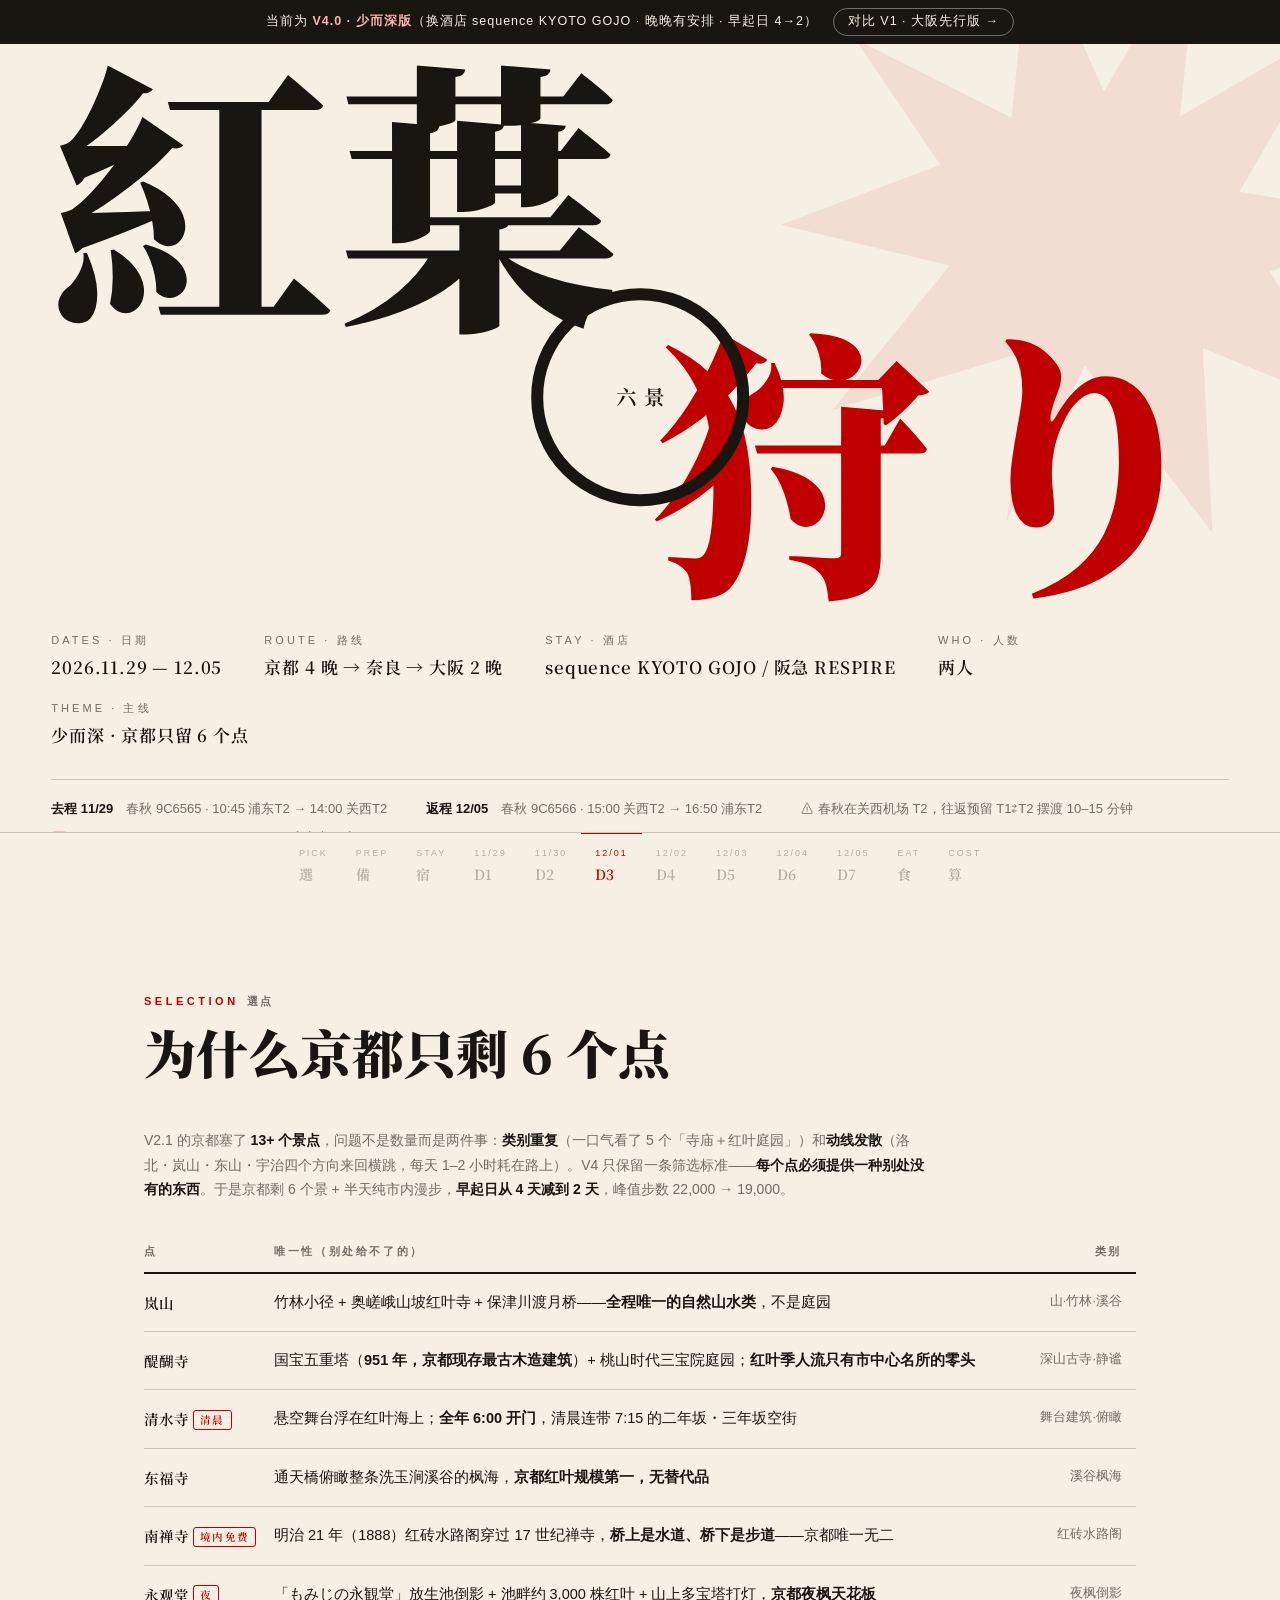
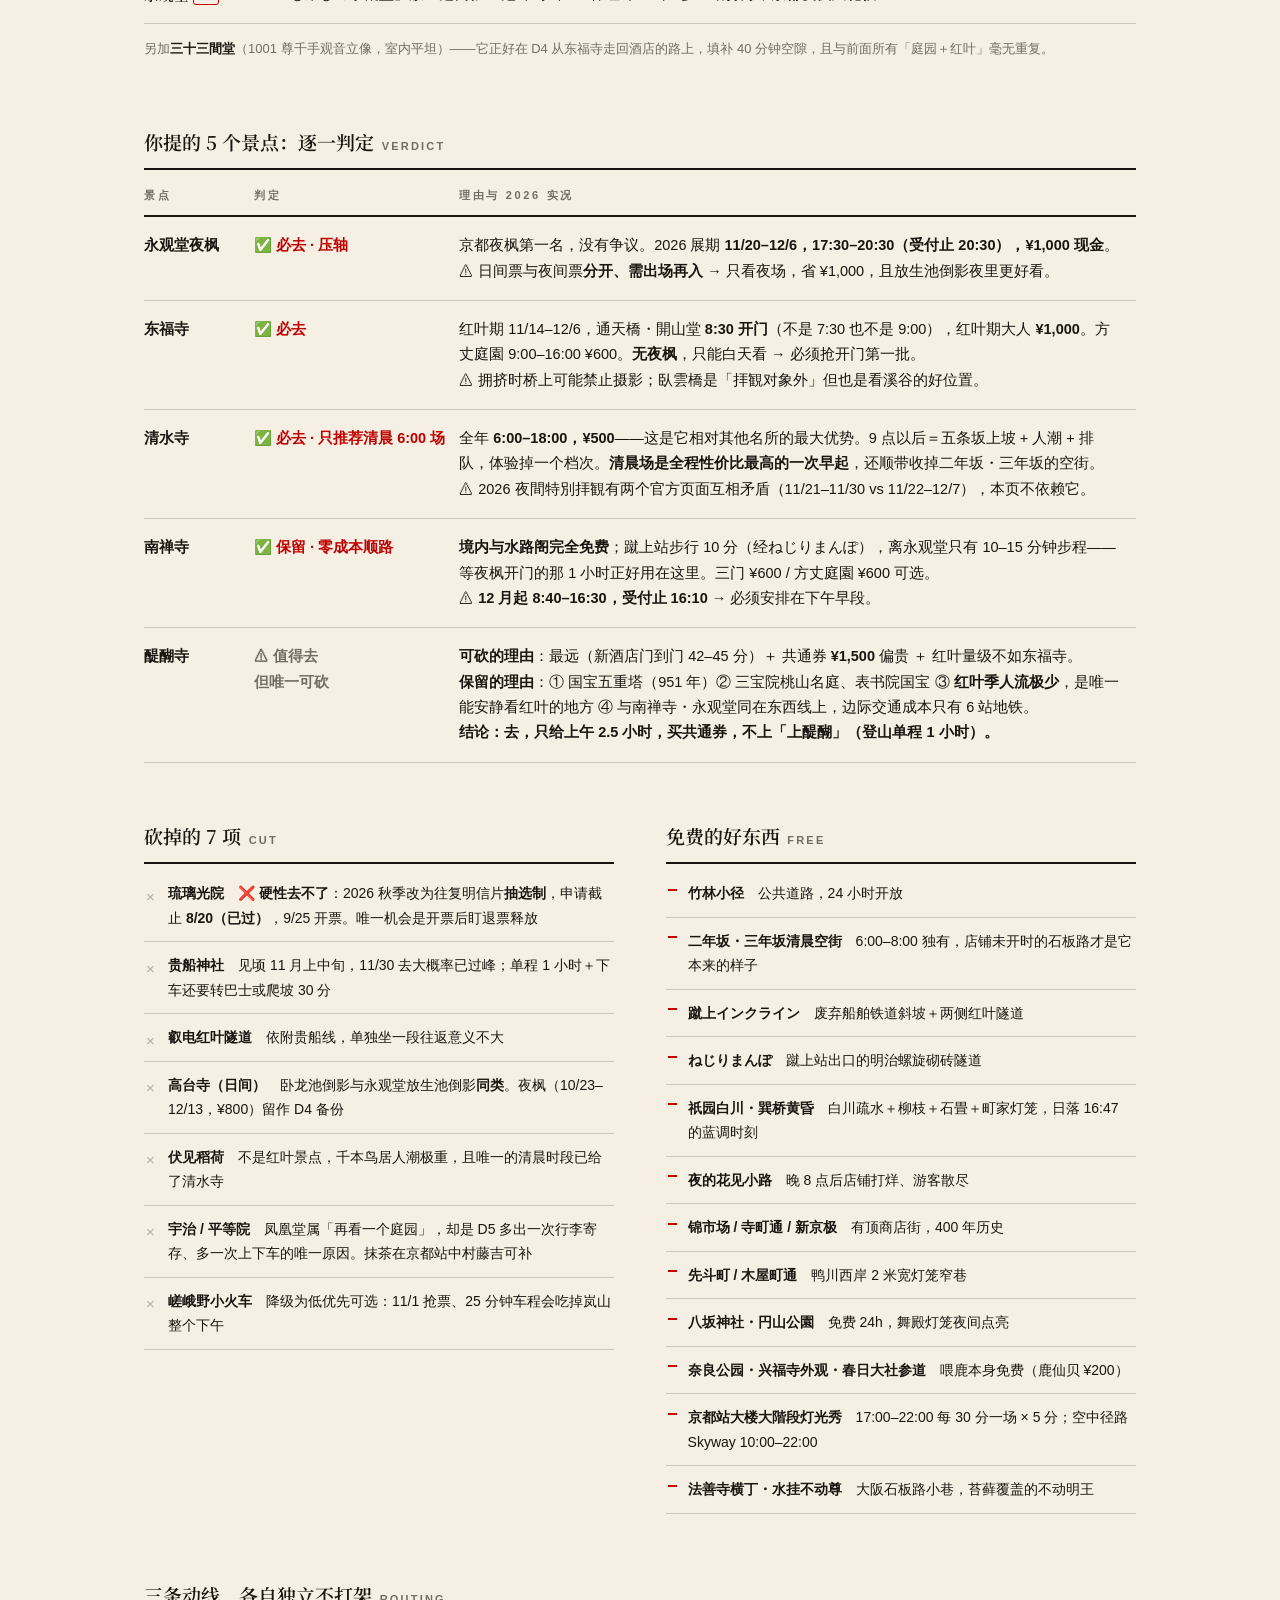
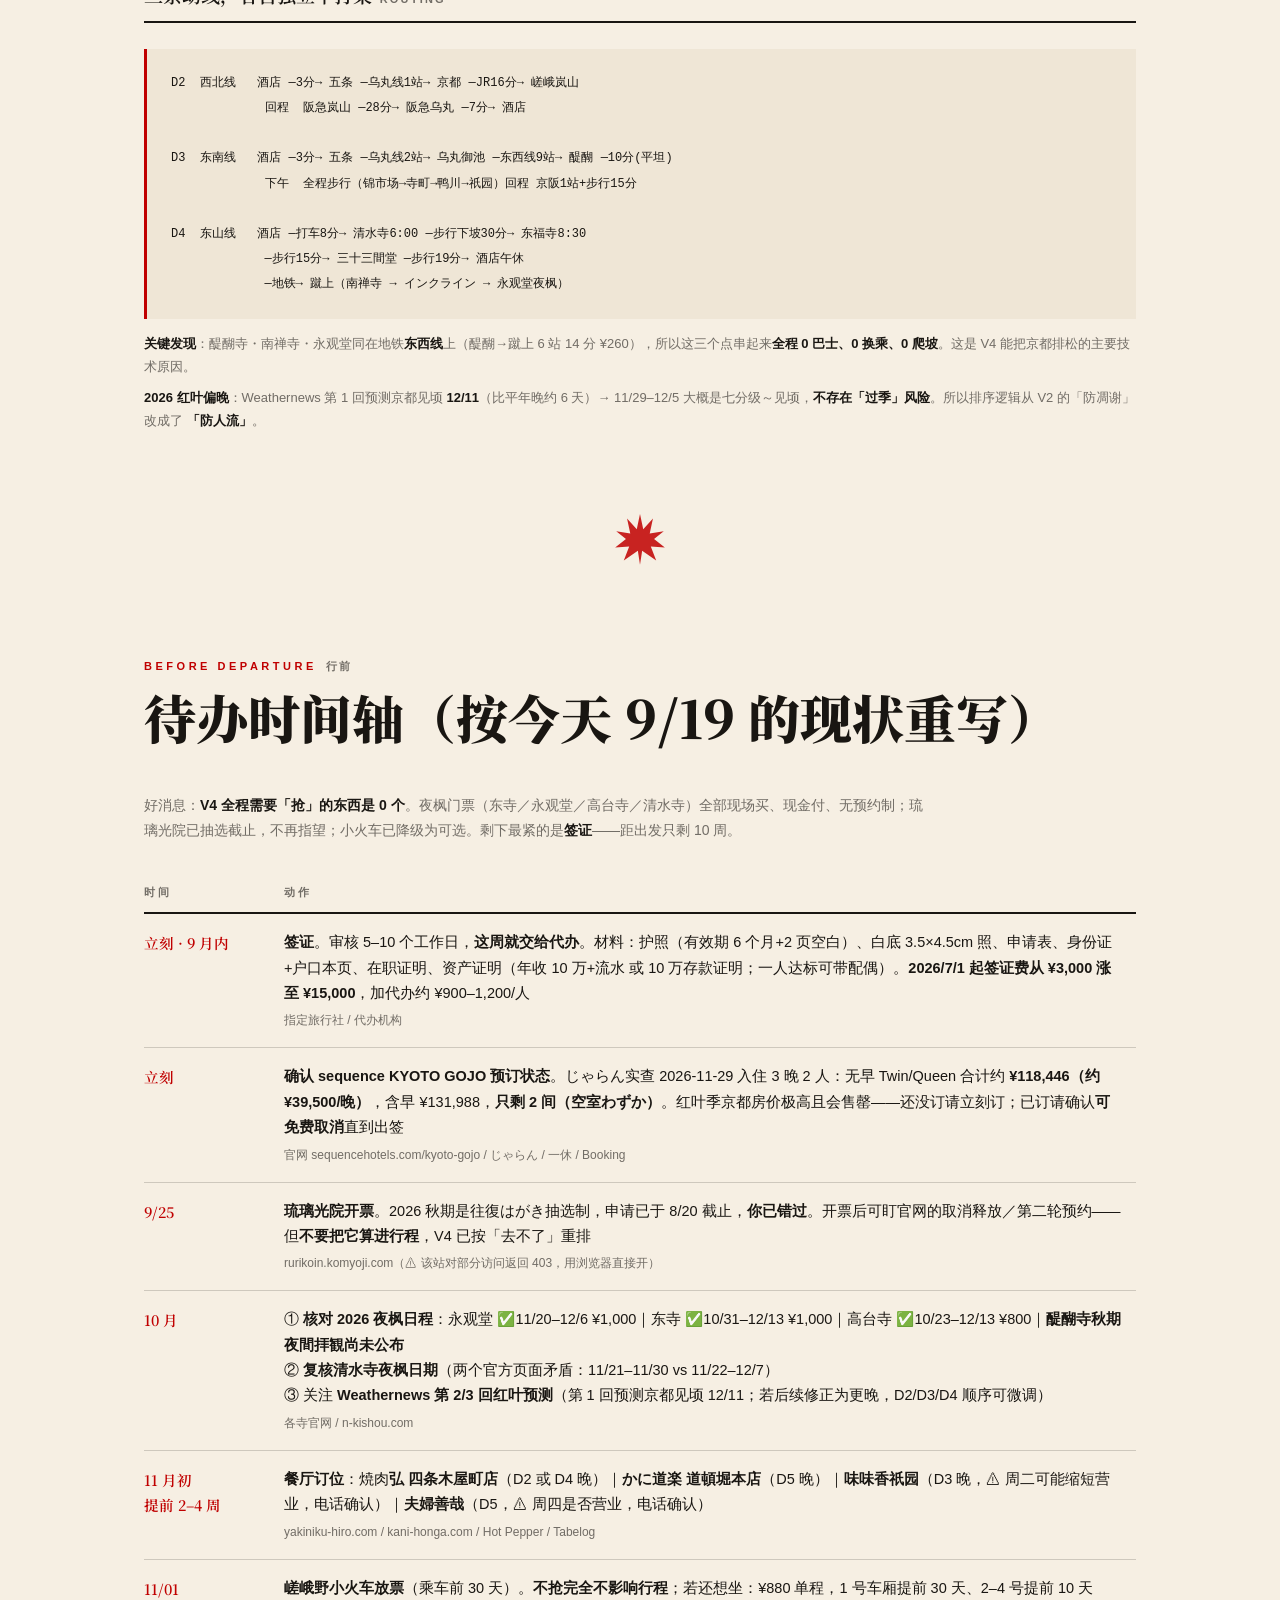
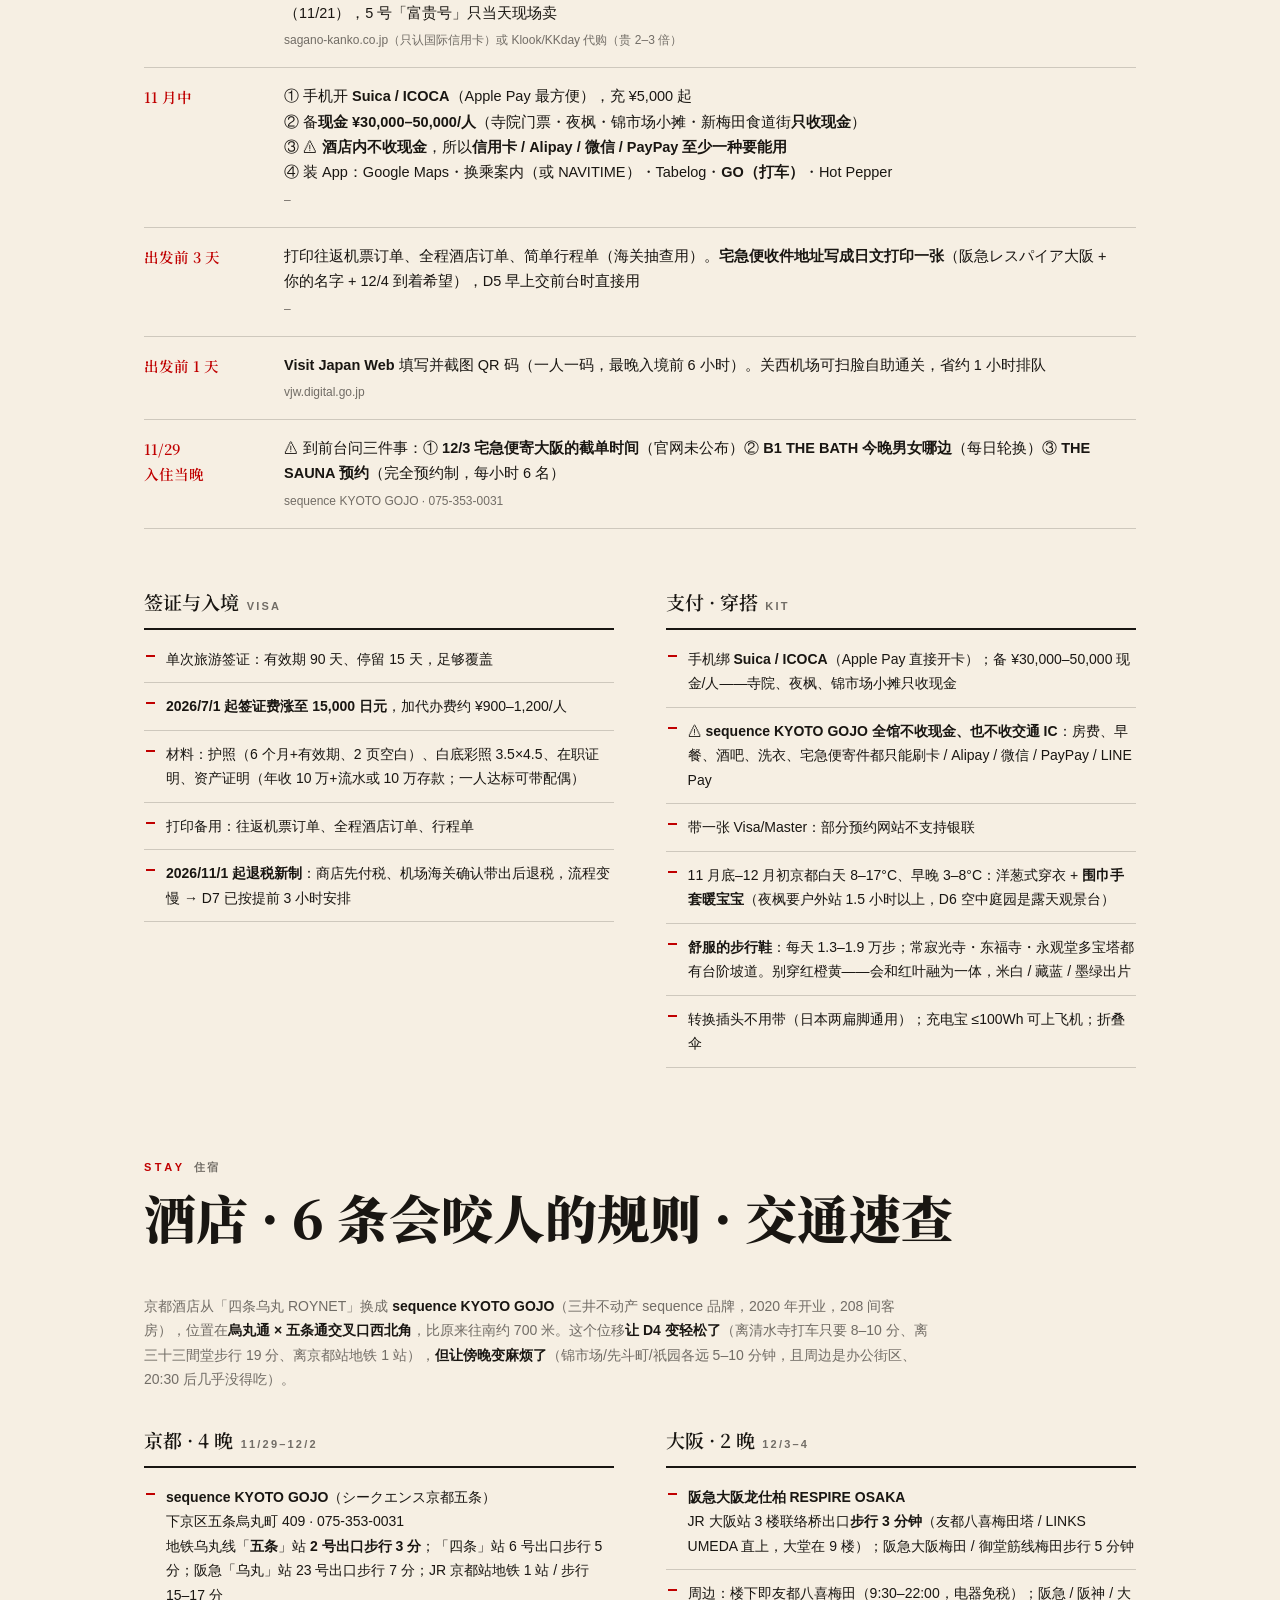
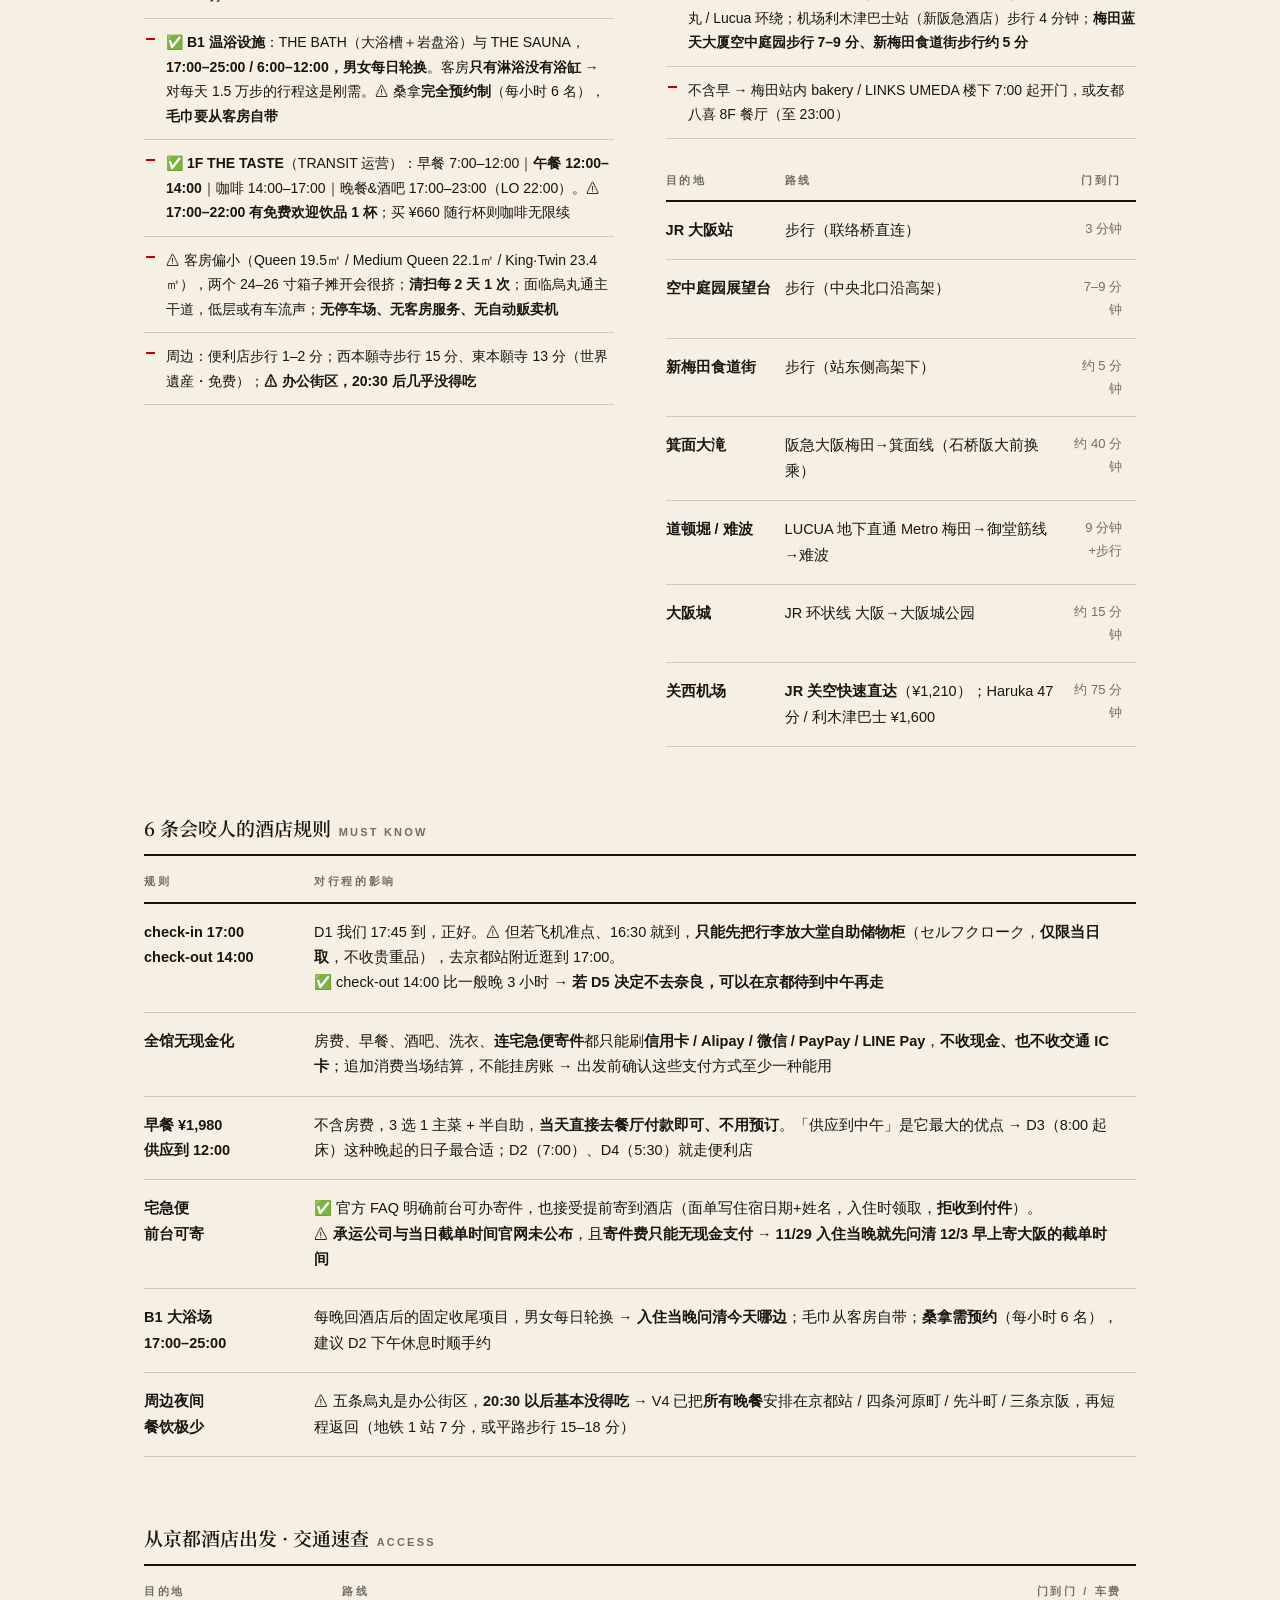
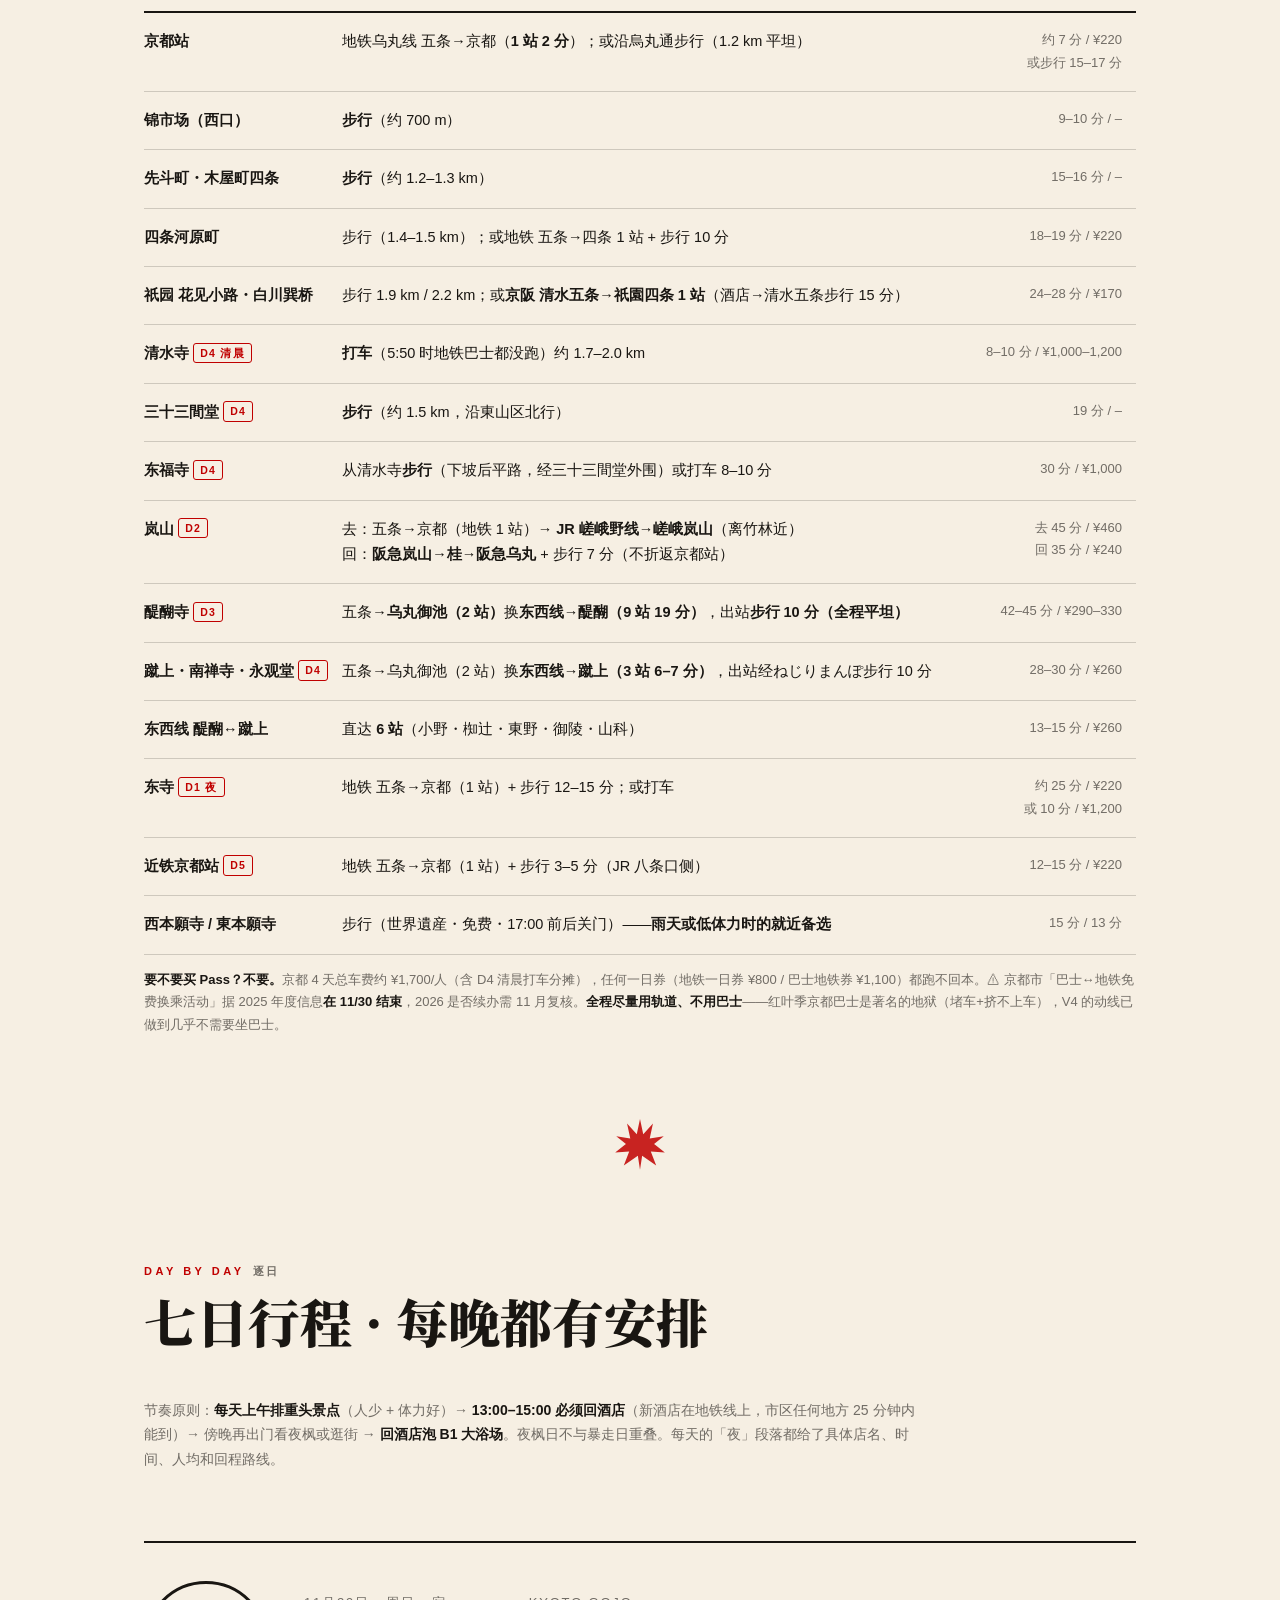
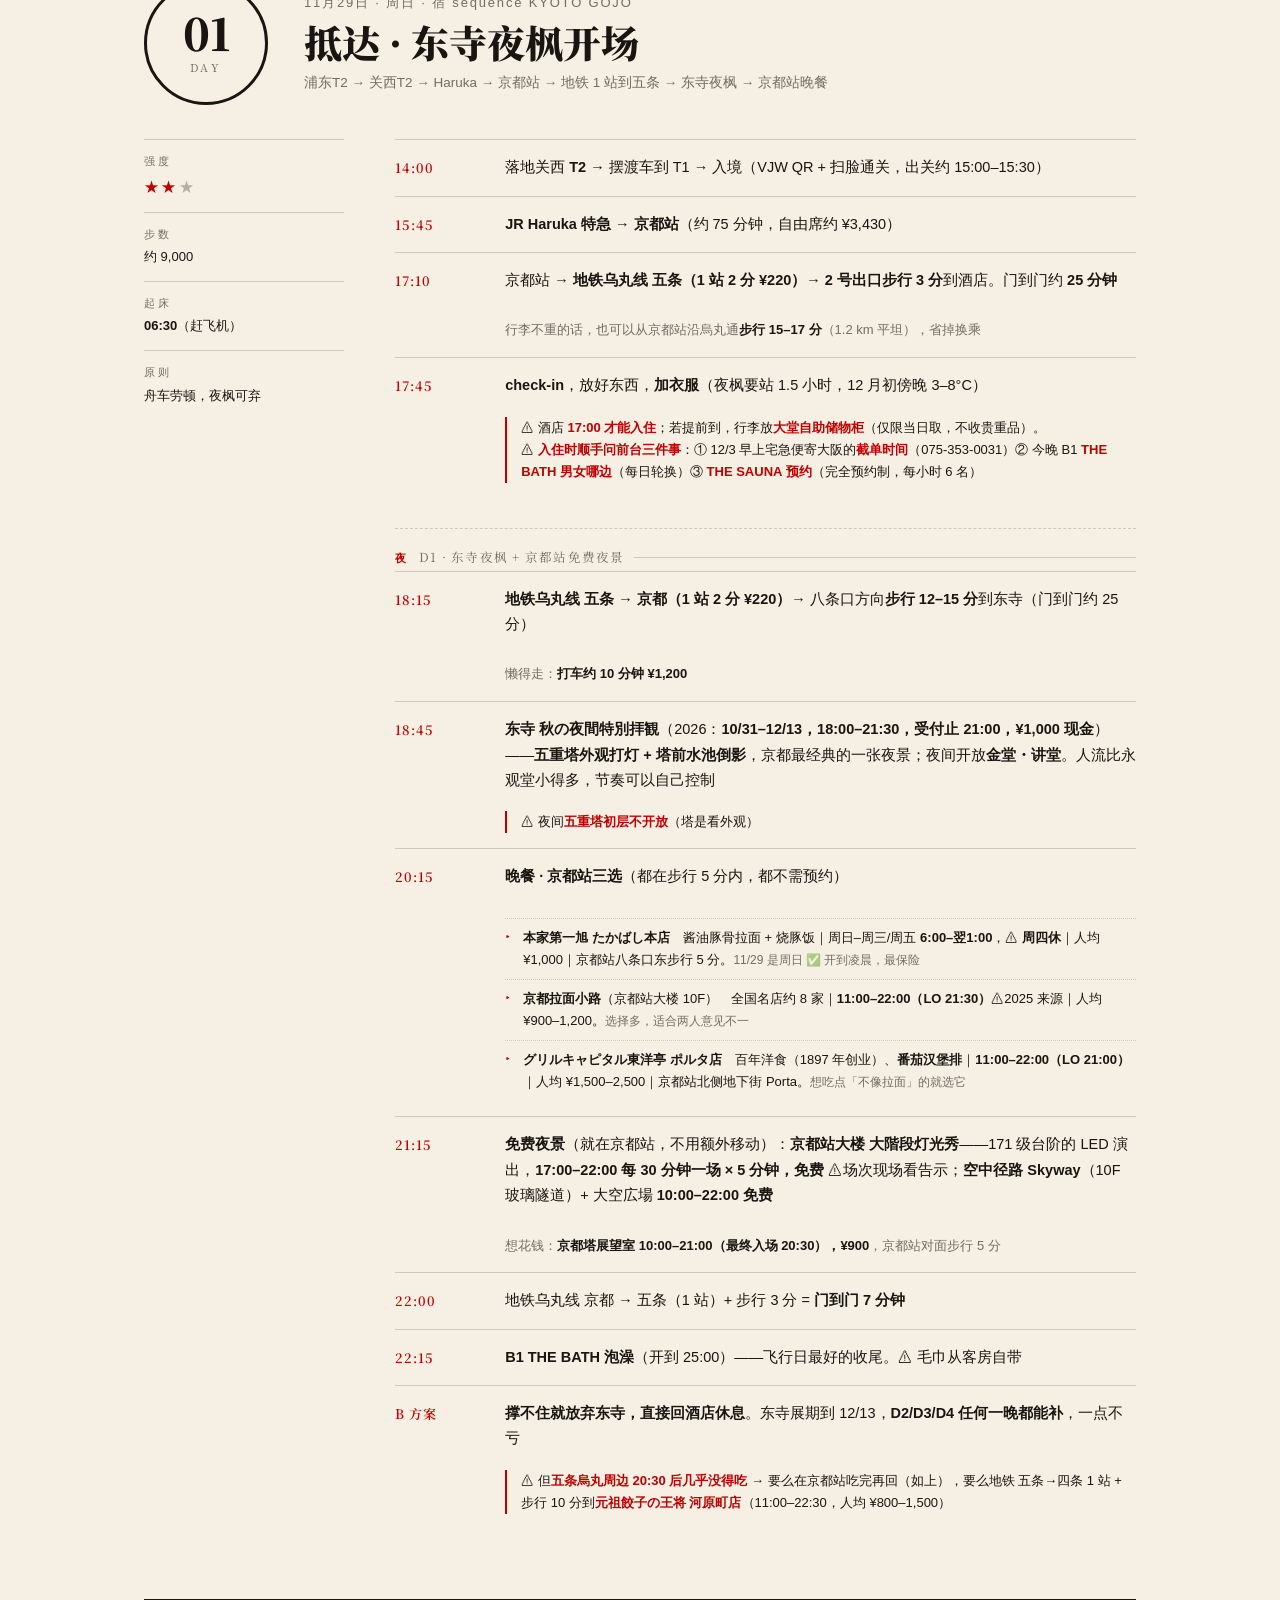
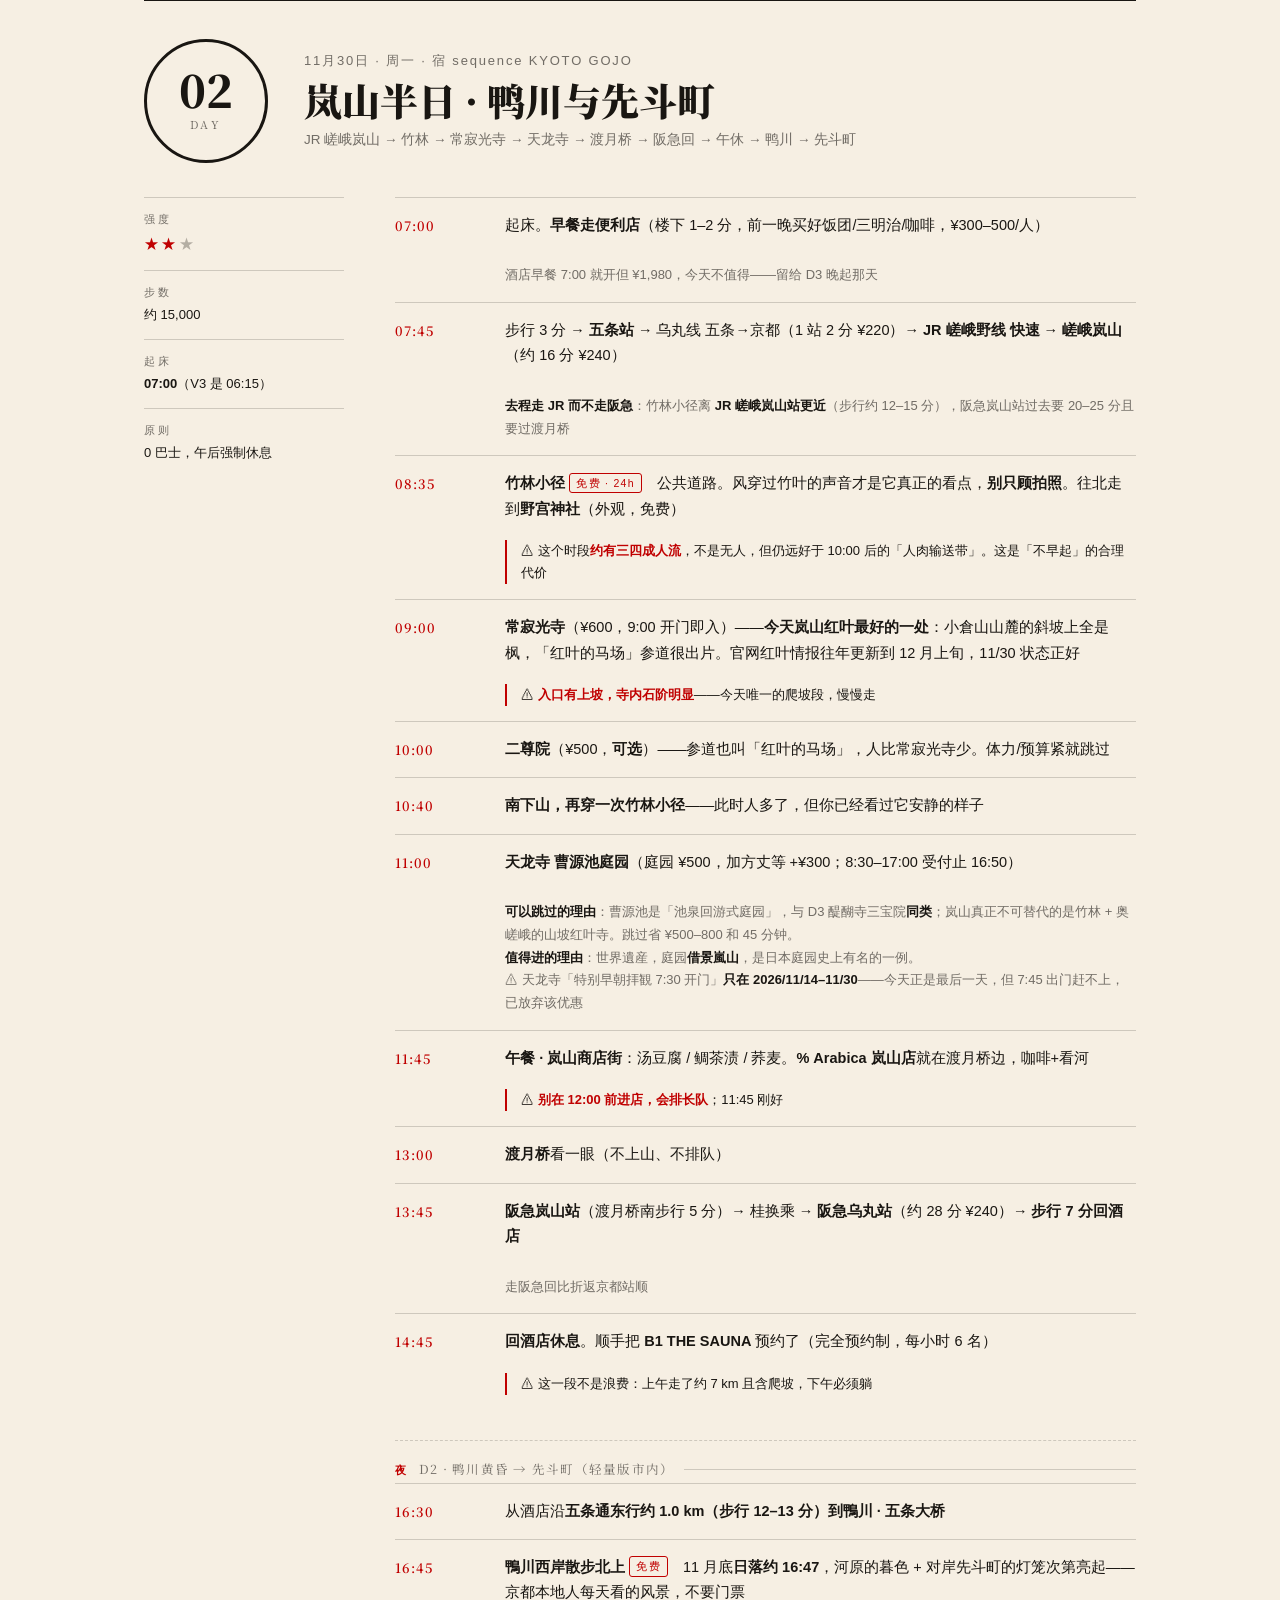
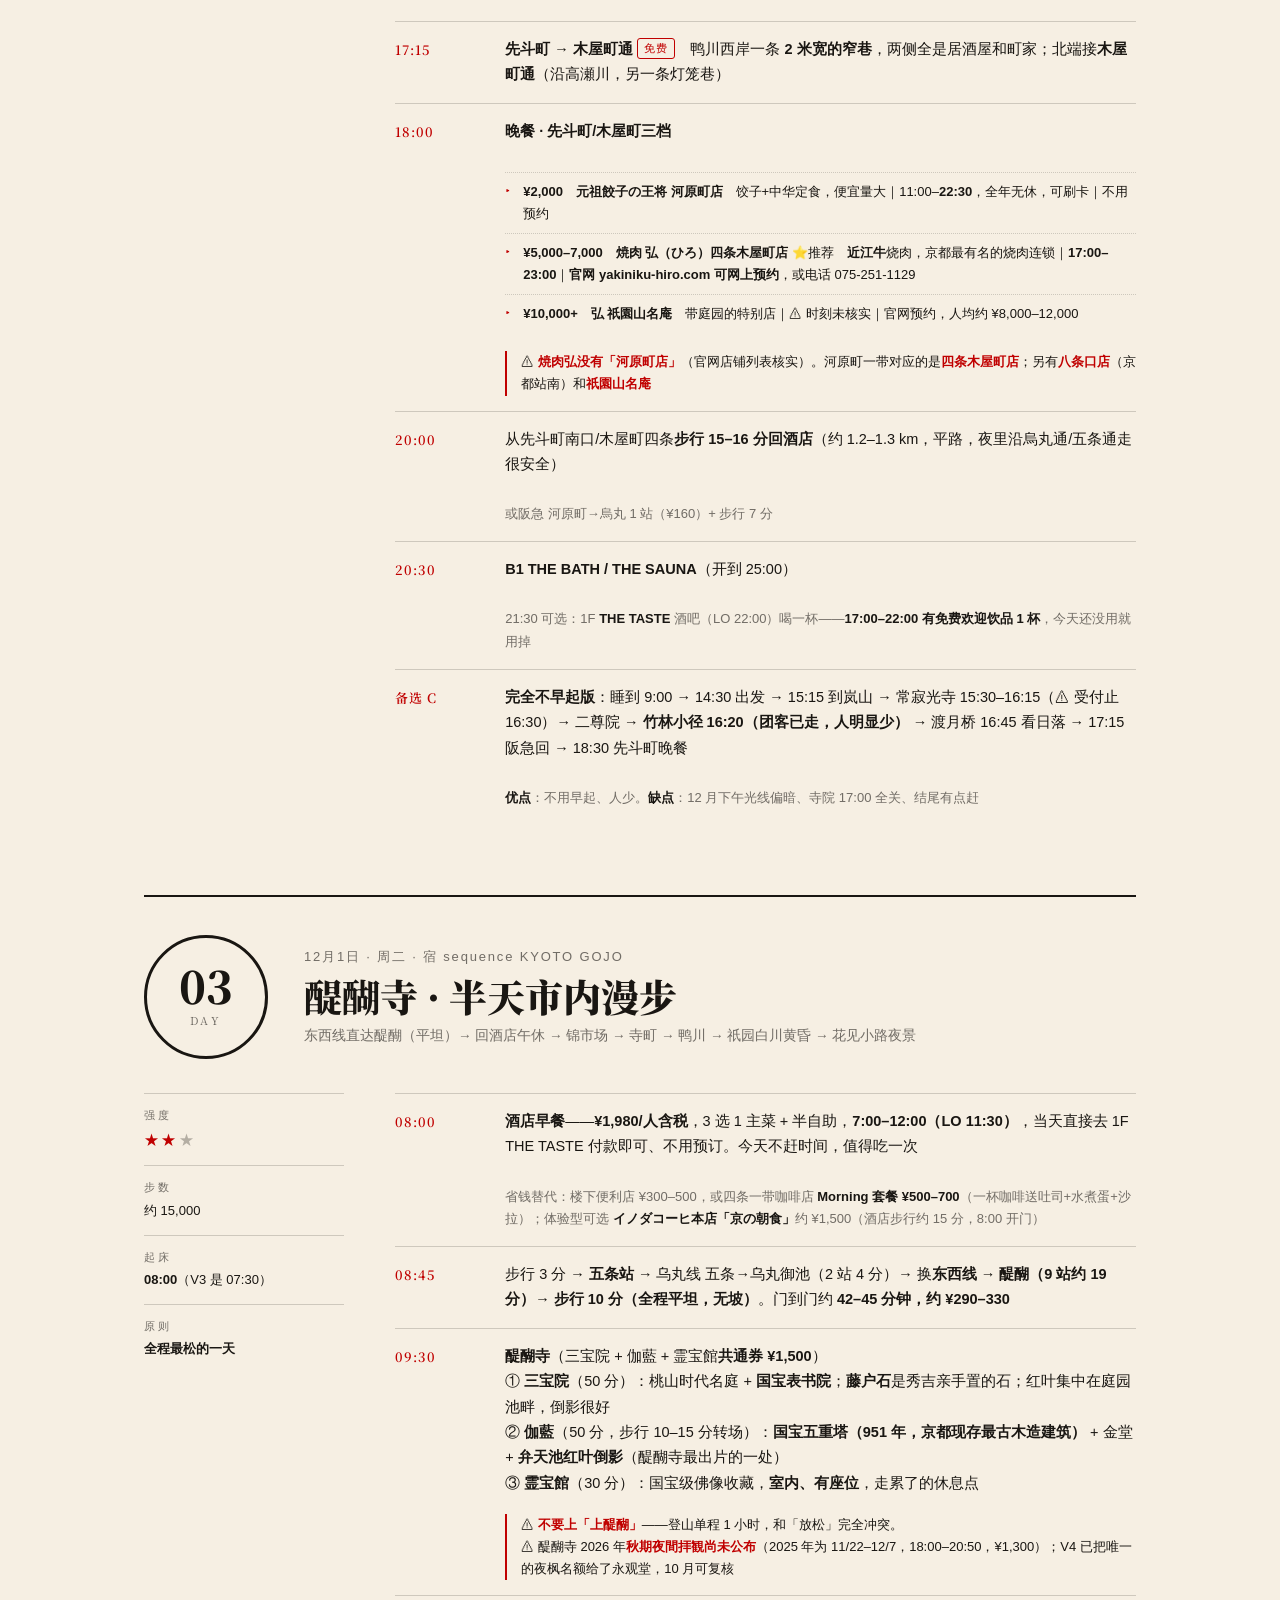
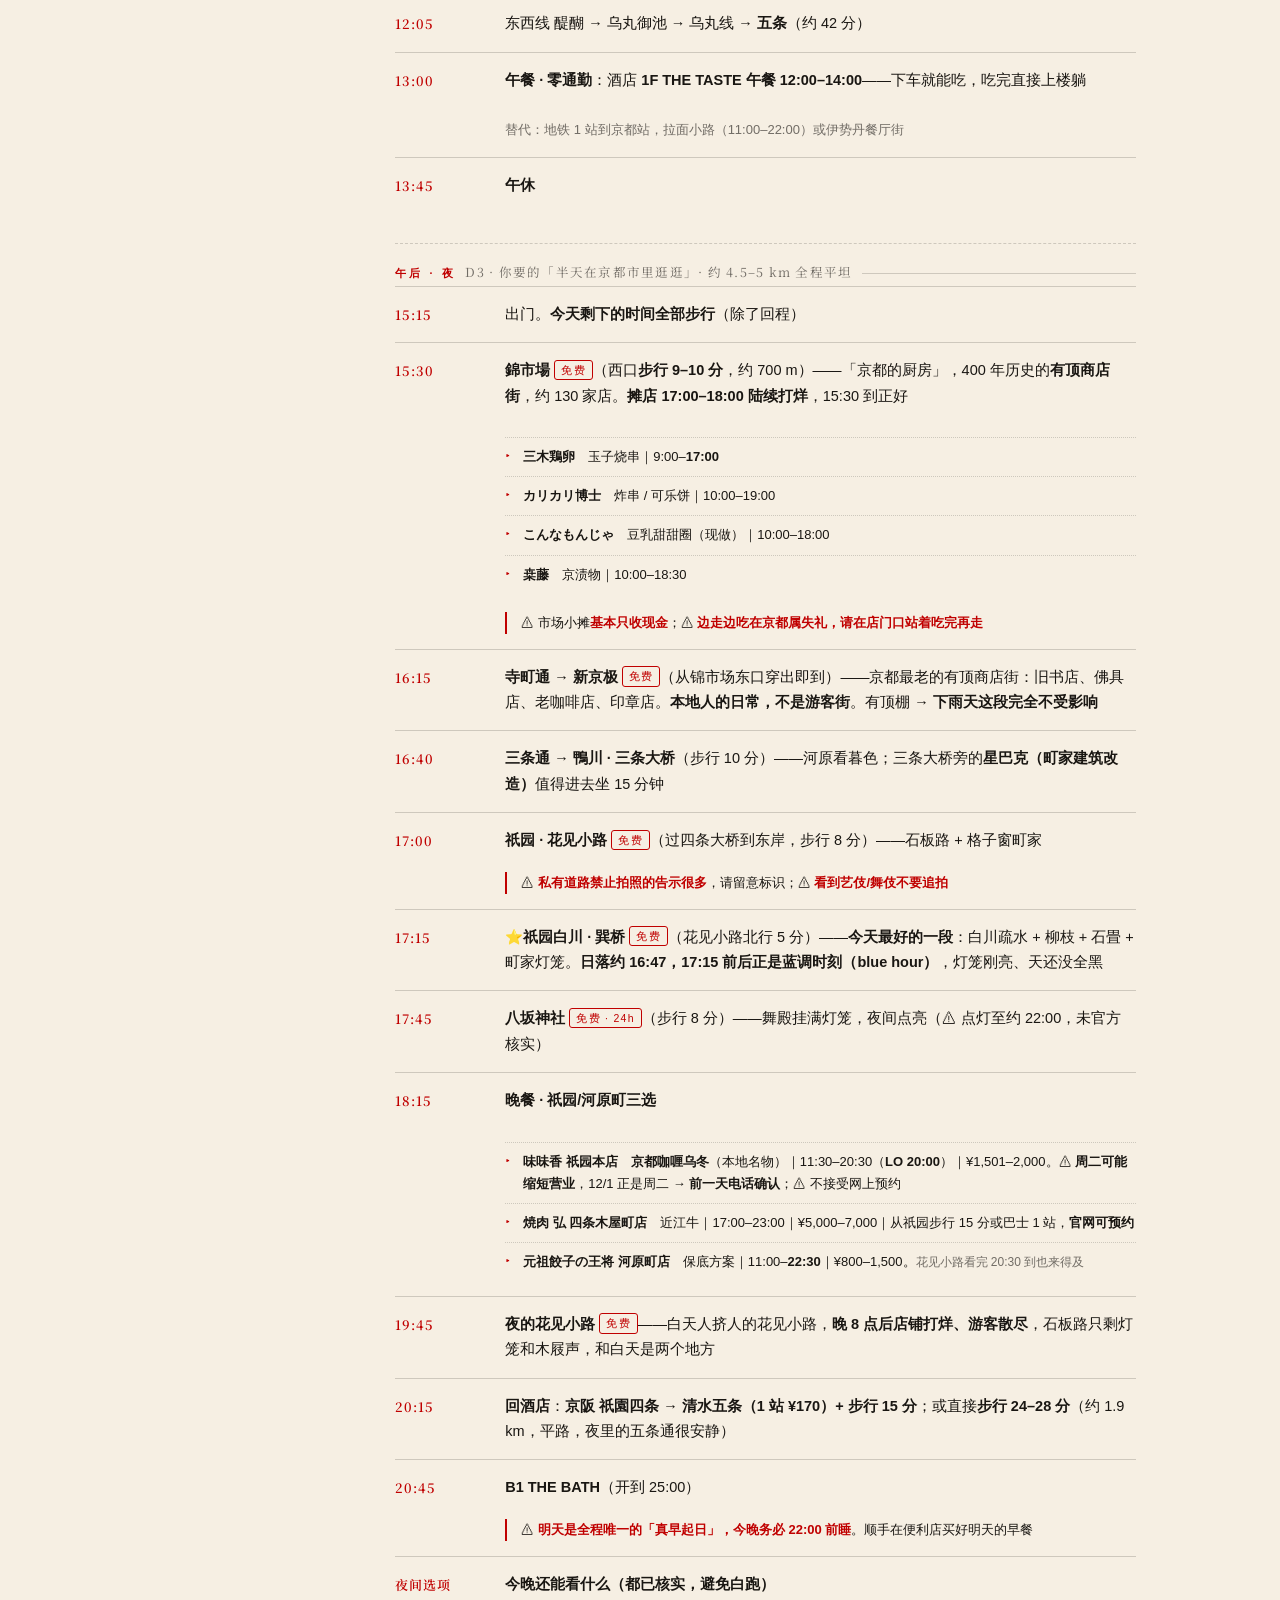
==== kansai-momiji-2026-v2/index.html @ 6423e884 "V4.0: 少而深版——京都砍到6个点、换酒店sequence KYOTO GOJO、D1-D6晚晚有安排、早起日4→2 新增 #why 六景筛选与五处自评、#nara 奈良动线/车站/行李专项、#s" ====
<!DOCTYPE html>
<html lang="zh-CN">
<head>
<meta charset="UTF-8">
<meta name="viewport" content="width=device-width, initial-scale=1.0">
<title>紅葉狩 V4 · 少而深版｜关西红叶季七日 2026.11.29–12.5</title>
<meta name="description" content="两人 · 京都4晚（sequence KYOTO GOJO）+ 大阪2晚（阪急 RESPIRE）· V4 少而深版：京都只留 6 个各有唯一性的点 + 半天纯市内漫步，早起日从 4 天减到 2 天，D1–D6 每晚都有具体安排，奈良改为近铁进站 + 宅急便寄行李。">
<link rel="preconnect" href="https://fonts.googleapis.com">
<link rel="preconnect" href="https://fonts.gstatic.com" crossorigin>
<link href="https://fonts.googleapis.com/css2?family=Noto+Serif+SC:wght@400;600;900&display=swap" rel="stylesheet">
<style>
  :root{
    --paper:#f6efe3;
    --paper-2:#efe6d6;
    --ink:#191612;
    --ink-60:rgba(25,22,18,.6);
    --ink-30:rgba(25,22,18,.3);
    --line:rgba(25,22,18,.18);
    --aka:#c00000;
    --aka-deep:#8f0000;
    --serif:"Noto Serif SC","Songti SC","STSong","SimSun",serif;
    --sans:-apple-system,"PingFang SC","Hiragino Sans GB","Microsoft YaHei",sans-serif;
    --mono:ui-monospace,SFMono-Regular,Menlo,Consolas,monospace;
    --ease:cubic-bezier(.22,1,.36,1);
  }
  *{margin:0;padding:0;box-sizing:border-box}
  html{scroll-behavior:smooth}
  body{
    background:var(--paper);
    color:var(--ink);
    font-family:var(--sans);
    font-size:16px;
    line-height:1.75;
    -webkit-font-smoothing:antialiased;
  }
  ::selection{background:var(--aka);color:var(--paper)}
  a{color:inherit;text-decoration:none}

  /* ---------- version banner ---------- */
  .ver-banner{
    position:fixed;top:0;left:0;right:0;z-index:60;
    background:var(--ink);color:var(--paper);
    display:flex;justify-content:center;align-items:center;gap:1.2em;
    padding:8px 16px;font-size:12.5px;letter-spacing:.08em;
  }
  .ver-banner b{color:#ffb3b3;font-weight:600}
  .ver-banner a{
    border:1px solid rgba(246,239,227,.4);border-radius:99px;
    padding:2px 14px;transition:background .3s var(--ease),color .3s var(--ease);
    white-space:nowrap;
  }
  .ver-banner a:hover{background:var(--paper);color:var(--ink)}

  /* ---------- reveal on scroll ---------- */
  .rv{opacity:0;transform:translateY(34px);transition:opacity 1s var(--ease),transform 1s var(--ease)}
  .rv.in{opacity:1;transform:none}
  .rv-d1{transition-delay:.08s}.rv-d2{transition-delay:.16s}.rv-d3{transition-delay:.24s}

  /* ---------- hero ---------- */
  .hero{
    min-height:100svh;
    position:relative;
    display:flex;flex-direction:column;justify-content:center;
    padding:clamp(20px,4vw,56px);
    overflow:hidden;
  }
  .hero-leaf{
    position:absolute;right:-12vw;top:-8vw;width:52vw;height:52vw;
    color:var(--aka);opacity:.07;pointer-events:none;
    transform:rotate(18deg);
  }
  .hero-word{
    font-family:var(--serif);font-weight:900;
    font-size:clamp(88px,22vw,300px);
    line-height:.95;letter-spacing:.02em;
    position:relative;z-index:1;
  }
  .hero-word .l1{display:block;text-align:left}
  .hero-word .l2{display:block;text-align:right;color:var(--aka)}
  .hero-circle{
    position:absolute;z-index:2;
    left:50%;top:44%;transform:translate(-50%,-50%);
    width:clamp(120px,17vw,220px);height:clamp(120px,17vw,220px);
    border:clamp(6px,1vw,12px) solid var(--ink);
    border-radius:50%;
    display:flex;align-items:center;justify-content:center;
    font-family:var(--serif);font-weight:600;
    font-size:clamp(15px,1.6vw,22px);letter-spacing:.35em;text-indent:.35em;
    animation:breathe 5s ease-in-out infinite;
    background:transparent;
  }
  @keyframes breathe{
    0%,100%{border-color:var(--ink);color:var(--ink)}
    50%{border-color:var(--aka);color:var(--aka)}
  }
  .hero-meta{
    margin-top:clamp(28px,5vh,64px);
    display:flex;flex-wrap:wrap;gap:1.2em 3em;
    font-size:14px;letter-spacing:.06em;
    position:relative;z-index:1;
  }
  .hero-meta .k{
    display:block;font-size:11px;letter-spacing:.28em;
    text-transform:uppercase;color:var(--ink-60);margin-bottom:2px;
  }
  .hero-meta strong{font-family:var(--serif);font-size:17px;font-weight:600}
  .hero-flights{
    margin-top:2.2em;padding-top:1.4em;border-top:1px solid var(--line);
    display:flex;flex-wrap:wrap;gap:.6em 3em;
    font-size:13px;color:var(--ink-60);position:relative;z-index:1;
  }
  .hero-flights b{color:var(--ink);font-weight:600}

  /* ---------- fixed day nav ---------- */
  .daynav{
    position:fixed;left:0;right:0;bottom:0;z-index:50;
    background:var(--paper);
    border-top:1px solid var(--line);
    display:flex;justify-content:center;gap:0;
    overflow-x:auto;scrollbar-width:none;
  }
  .daynav::-webkit-scrollbar{display:none}
  .daynav a{
    flex:0 0 auto;
    padding:12px 14px 14px;
    font-family:var(--serif);font-weight:600;font-size:14px;
    color:var(--ink-30);
    border-top:2px solid transparent;margin-top:-1px;
    transition:color .3s var(--ease),border-color .3s var(--ease);
  }
  .daynav a:hover{color:var(--ink)}
  .daynav a.cur{color:var(--aka);border-top-color:var(--aka)}
  .daynav a small{display:block;font-family:var(--sans);font-weight:400;font-size:9px;letter-spacing:.22em;text-transform:uppercase}

  /* ---------- sections ---------- */
  main{max-width:1040px;margin:0 auto;padding:0 24px 140px}
  section{padding:clamp(56px,10vh,110px) 0 0}
  .sec-label{
    font-size:11px;letter-spacing:.32em;text-transform:uppercase;
    color:var(--aka);margin-bottom:10px;font-weight:600;
  }
  .sec-label span{color:var(--ink-60);margin-left:.8em;letter-spacing:.18em}
  .sec-title{
    font-family:var(--serif);font-weight:900;
    font-size:clamp(30px,4.6vw,52px);line-height:1.15;
    margin-bottom:.9em;
  }
  .sec-note{font-size:14px;color:var(--ink-60);max-width:56em;margin-bottom:2.2em}
  .sec-note b{color:var(--ink)}
  .sub-title{
    font-family:var(--serif);font-weight:600;font-size:19px;
    padding-bottom:10px;border-bottom:2px solid var(--ink);margin-bottom:6px;
  }
  .sub-title small{font-family:var(--sans);font-size:11px;letter-spacing:.2em;color:var(--ink-60);margin-left:.7em;text-transform:uppercase}

  /* ---------- tables ---------- */
  table{width:100%;border-collapse:collapse;font-size:14.5px}
  th{
    text-align:left;font-weight:600;font-size:11px;letter-spacing:.24em;text-transform:uppercase;
    color:var(--ink-60);padding:10px 14px 10px 0;border-bottom:2px solid var(--ink);
  }
  td{padding:16px 14px 16px 0;border-bottom:1px solid var(--line);vertical-align:top}
  td.when{white-space:nowrap;font-family:var(--serif);font-weight:600;color:var(--aka)}
  td .src{display:block;font-size:12px;color:var(--ink-60);margin-top:4px}

  .compare td:first-child{white-space:nowrap;font-weight:600}
  .compare .win{color:var(--aka);font-weight:600}
  .access td:first-child{white-space:nowrap;font-weight:600}
  .access td:last-child{text-align:right;color:var(--ink-60);font-size:13px}
  .verdict td:first-child{white-space:nowrap;font-weight:600}
  .verdict .yes{color:var(--aka);font-weight:600;white-space:nowrap}
  .verdict .maybe{color:var(--ink-60);font-weight:600;white-space:nowrap}
  .points td:first-child{font-family:var(--serif);font-weight:600;white-space:nowrap}
  .points td:last-child{white-space:nowrap;color:var(--ink-60);font-size:13px;text-align:right}

  /* ---------- wake-up compare ---------- */
  .wake td:nth-child(2),.wake td:nth-child(3),.wake td:nth-child(4){text-align:center;white-space:nowrap;font-variant-numeric:tabular-nums}
  .wake .old{color:var(--ink-30);text-decoration:line-through}
  .wake .new{font-family:var(--serif);font-weight:600;color:var(--aka)}
  .wake td:first-child{white-space:nowrap;font-weight:600}

  /* ---------- route diagram ---------- */
  .route-diagram{
    font-family:var(--mono);font-size:12px;line-height:2.1;color:var(--ink);
    background:var(--paper-2);padding:22px 24px;overflow-x:auto;white-space:pre;
    margin-top:26px;border-left:3px solid var(--aka);
  }

  /* ---------- day chapters ---------- */
  .day{border-top:2px solid var(--ink);padding-top:38px;margin-top:70px}
  .day-head{display:flex;align-items:center;gap:clamp(18px,3vw,36px);margin-bottom:34px}
  .day-circle{
    flex:0 0 auto;
    width:clamp(84px,10vw,124px);height:clamp(84px,10vw,124px);
    border:3px solid var(--ink);border-radius:50%;
    display:flex;flex-direction:column;align-items:center;justify-content:center;
    font-family:var(--serif);
  }
  .day-circle .n{font-size:clamp(30px,3.6vw,44px);font-weight:900;line-height:1}
  .day-circle .d{font-size:11px;letter-spacing:.3em;margin-top:4px;color:var(--ink-60)}
  .day.osaka .day-circle{border-color:var(--aka);color:var(--aka)}
  .day.osaka .day-circle .d{color:var(--aka);opacity:.6}
  .day-titles .date{font-size:13px;letter-spacing:.14em;color:var(--ink-60);margin-bottom:4px}
  .day-titles h3{font-family:var(--serif);font-weight:900;font-size:clamp(24px,3.4vw,38px);line-height:1.2}
  .day-titles .route{font-size:13.5px;color:var(--ink-60);margin-top:6px}

  .day-body{display:grid;grid-template-columns:200px 1fr;gap:clamp(24px,4vw,64px)}
  .day-side{font-size:13px}
  .day-side .cell{padding:12px 0;border-top:1px solid var(--line)}
  .day-side .k{font-size:10.5px;letter-spacing:.26em;text-transform:uppercase;color:var(--ink-60);display:block;margin-bottom:3px}
  .stars{color:var(--aka);letter-spacing:.15em;font-size:15px}
  .stars .off{color:var(--ink-30)}

  .slot{display:grid;grid-template-columns:92px 1fr;gap:18px;padding:15px 0;border-top:1px solid var(--line)}
  .slot .t{
    font-family:var(--serif);font-weight:600;font-size:13px;color:var(--aka);
    letter-spacing:.08em;padding-top:2px;white-space:nowrap;
  }
  .slot p{font-size:14.5px}
  .slot p b{font-weight:600}
  .slot>.warn,.slot>.opt,.slot>.picks{grid-column:2}
  .slot>.warn{margin-top:0}
  .warn{
    margin-top:10px;padding-left:14px;border-left:2px solid var(--aka);
    font-size:13px;color:var(--ink);line-height:1.7;
  }
  .warn b{color:var(--aka)}
  .opt{font-size:13px;color:var(--ink-60);margin-top:8px}
  .opt b{color:var(--ink);font-weight:600}

  /* ---------- evening marker ---------- */
  .eve-mark{
    display:flex;align-items:center;gap:.9em;
    margin:30px 0 2px;padding-top:18px;border-top:1px dashed var(--line);
    font-size:10.5px;letter-spacing:.3em;text-transform:uppercase;
    color:var(--aka);font-weight:600;
  }
  .eve-mark::after{content:"";flex:1;height:1px;background:var(--line)}
  .eve-mark span{
    font-family:var(--serif);letter-spacing:.1em;font-size:12.5px;
    text-transform:none;color:var(--ink-60);font-weight:400;white-space:nowrap;
  }

  /* ---------- pick lists ---------- */
  .picks{list-style:none;margin-top:10px}
  .picks li{
    font-size:13px;padding:8px 0 8px 18px;border-top:1px dotted var(--line);
    position:relative;line-height:1.7;
  }
  .picks li::before{content:"▸";position:absolute;left:0;top:8px;color:var(--aka);font-size:11px}
  .picks li b{font-weight:600}
  .picks li em{font-style:normal;color:var(--ink-60);font-size:12px}

  /* ---------- generic two-col ---------- */
  .cols{display:grid;grid-template-columns:1fr 1fr;gap:clamp(24px,4vw,64px)}
  .cols h4{
    font-family:var(--serif);font-weight:600;font-size:19px;
    padding-bottom:10px;border-bottom:2px solid var(--ink);margin-bottom:6px;
  }
  .cols h4 small{font-family:var(--sans);font-size:11px;letter-spacing:.2em;color:var(--ink-60);margin-left:.7em;text-transform:uppercase}
  ul.tick{list-style:none}
  ul.tick li{padding:11px 0 11px 22px;border-bottom:1px solid var(--line);font-size:14px;position:relative}
  ul.tick li::before{content:"";position:absolute;left:2px;top:1.35em;width:9px;height:2px;background:var(--aka)}
  ul.tick li b{font-weight:600}
  ul.tick.cross li{padding-left:24px}
  ul.tick.cross li::before{content:"×";background:none;color:var(--ink-30);width:auto;height:auto;top:.9em;font-size:15px;left:2px}

  .free{
    display:inline-block;font-size:10.5px;letter-spacing:.12em;
    border:1px solid var(--aka);color:var(--aka);
    padding:0 6px;border-radius:3px;margin-left:.4em;vertical-align:.15em;
    white-space:nowrap;
  }

  /* ---------- breakfast numbered list ---------- */
  ol.bfast{list-style:none;counter-reset:bf}
  ol.bfast li{
    counter-increment:bf;position:relative;
    padding:14px 0 14px 58px;border-bottom:1px solid var(--line);font-size:14px;
  }
  ol.bfast li::before{
    content:counter(bf,decimal-leading-zero);
    position:absolute;left:0;top:14px;
    font-family:var(--serif);font-weight:900;font-size:22px;color:var(--aka);opacity:.55;
  }
  ol.bfast li b{font-weight:600}

  /* ---------- stamina bars ---------- */
  .stam{display:grid;grid-template-columns:auto 1fr auto;gap:6px 18px;align-items:center;font-size:13.5px}
  .stam .lbl{font-family:var(--serif);font-weight:600;white-space:nowrap}
  .stam .lbl small{display:block;font-family:var(--sans);font-weight:400;font-size:11.5px;color:var(--ink-60)}
  .stam .bar{height:8px;background:var(--paper-2);position:relative;overflow:hidden}
  .stam .bar i{position:absolute;inset:0;right:auto;background:var(--aka);width:0;transition:width 1.2s var(--ease)}
  .stam .steps{font-size:12px;color:var(--ink-60);white-space:nowrap;text-align:right}

  /* ---------- budget ---------- */
  .budget td.num, .budget th.num{text-align:right;white-space:nowrap;font-variant-numeric:tabular-nums}
  .budget tr.total td{border-bottom:none;border-top:2px solid var(--ink);font-family:var(--serif);font-weight:900;font-size:17px}
  .budget tr.total td.num{color:var(--aka)}

  /* ---------- footer ---------- */
  footer{
    border-top:2px solid var(--ink);
    margin-top:90px;padding:34px 0 20px;
    display:flex;flex-wrap:wrap;gap:1em 3em;justify-content:space-between;
    font-size:12.5px;color:var(--ink-60);
  }
  footer .mark{font-family:var(--serif);font-weight:900;font-size:16px;color:var(--ink)}
  footer .mark em{font-style:normal;color:var(--aka)}

  /* ---------- mid-page leaf divider ---------- */
  .divider-leaf{display:flex;justify-content:center;padding:clamp(50px,9vh,100px) 0 0}
  .divider-leaf svg{width:54px;height:54px;color:var(--aka);opacity:.85;animation:sway 7s ease-in-out infinite}
  @keyframes sway{0%,100%{transform:rotate(-9deg)}50%{transform:rotate(9deg)}}

  @media (max-width:760px){
    .ver-banner{font-size:11px;gap:.8em}
    .day-body{grid-template-columns:1fr}
    .day-side{display:grid;grid-template-columns:repeat(3,1fr);gap:0 16px}
    .cols{grid-template-columns:1fr}
    .slot{grid-template-columns:64px 1fr;gap:12px}
    .hero-circle{top:47%}
    .route-diagram{font-size:10.5px;padding:16px}
    .eve-mark span{white-space:normal}
    table{font-size:13.5px}
    td{padding:12px 8px 12px 0}
  }
  @media print{
    .daynav,.ver-banner{display:none}
    .rv{opacity:1;transform:none}
    body{background:#fff}
  }
</style>
</head>
<body>

<div class="ver-banner">
  <span>当前为 <b>V4.0 · 少而深版</b>（换酒店 sequence KYOTO GOJO · 晚晚有安排 · 早起日 4→2）</span>
  <a href="../kansai-momiji-2026/">对比 V1 · 大阪先行版 →</a>
</div>

<!-- ======================= HERO ======================= -->
<header class="hero" id="top">
  <svg class="hero-leaf" viewBox="0 0 100 100" fill="currentColor" aria-hidden="true">
    <path d="M50 96 L46 70 L20 88 L30 62 L4 64 L24 48 L6 34 L32 38 L26 10 L44 30 L50 2 L56 30 L74 10 L68 38 L94 34 L76 48 L96 64 L70 62 L80 88 L54 70 Z"/>
  </svg>
  <h1 class="hero-word">
    <span class="l1">紅葉</span>
    <span class="l2">狩り</span>
  </h1>
  <div class="hero-circle">六景</div>
  <div class="hero-meta rv in">
    <div><span class="k">Dates · 日期</span><strong>2026.11.29 — 12.05</strong></div>
    <div><span class="k">Route · 路线</span><strong>京都 4 晚 → 奈良 → 大阪 2 晚</strong></div>
    <div><span class="k">Stay · 酒店</span><strong>sequence KYOTO GOJO / 阪急 RESPIRE</strong></div>
    <div><span class="k">Who · 人数</span><strong>两人</strong></div>
    <div><span class="k">Theme · 主线</span><strong>少而深 · 京都只留 6 个点</strong></div>
  </div>
  <div class="hero-flights rv in rv-d1">
    <span><b>去程 11/29</b>　春秋 9C6565 · 10:45 浦东T2 → 14:00 关西T2</span>
    <span><b>返程 12/05</b>　春秋 9C6566 · 15:00 关西T2 → 16:50 浦东T2</span>
    <span>⚠ 春秋在关西机场 T2，往返预留 T1⇄T2 摆渡 10–15 分钟</span>
    <span>📅 本页所有时刻·票价已按 <b>2026-09-19 各寺官方公告</b>核对</span>
  </div>
</header>

<!-- ======================= FIXED DAY NAV ======================= -->
<nav class="daynav" id="daynav">
  <a href="#why"><small>Pick</small>選</a>
  <a href="#prep"><small>Prep</small>備</a>
  <a href="#hotel"><small>Stay</small>宿</a>
  <a href="#d1"><small>11/29</small>D1</a>
  <a href="#d2"><small>11/30</small>D2</a>
  <a href="#d3"><small>12/01</small>D3</a>
  <a href="#d4"><small>12/02</small>D4</a>
  <a href="#d5"><small>12/03</small>D5</a>
  <a href="#d6"><small>12/04</small>D6</a>
  <a href="#d7"><small>12/05</small>D7</a>
  <a href="#food"><small>Eat</small>食</a>
  <a href="#budget"><small>Cost</small>算</a>
</nav>

<main>
<!-- ======================= 选点判定 ======================= -->
<section id="why">
  <div class="sec-label rv">Selection<span>選点</span></div>
  <h2 class="sec-title rv">为什么京都只剩 6 个点</h2>
  <p class="sec-note rv">V2.1 的京都塞了 <b>13+ 个景点</b>，问题不是数量而是两件事：<b>类别重复</b>（一口气看了 5 个「寺庙＋红叶庭园」）和<b>动线发散</b>（洛北・岚山・东山・宇治四个方向来回横跳，每天 1–2 小时耗在路上）。V4 只保留一条筛选标准——<b>每个点必须提供一种别处没有的东西</b>。于是京都剩 6 个景 + 半天纯市内漫步，<b>早起日从 4 天减到 2 天</b>，峰值步数 22,000 → 19,000。</p>

  <table class="points rv">
    <thead><tr><th style="width:130px">点</th><th>唯一性（别处给不了的）</th><th style="text-align:right">类别</th></tr></thead>
    <tbody>
      <tr><td>岚山</td><td>竹林小径 + 奥嵯峨山坡红叶寺 + 保津川渡月桥——<b>全程唯一的自然山水类</b>，不是庭园</td><td>山·竹林·溪谷</td></tr>
      <tr><td>醍醐寺</td><td>国宝五重塔（<b>951 年，京都现存最古木造建筑</b>）+ 桃山时代三宝院庭园；<b>红叶季人流只有市中心名所的零头</b></td><td>深山古寺·静谧</td></tr>
      <tr><td>清水寺<span class="free">清晨</span></td><td>悬空舞台浮在红叶海上；<b>全年 6:00 开门</b>，清晨连带 7:15 的二年坂・三年坂空街</td><td>舞台建筑·俯瞰</td></tr>
      <tr><td>东福寺</td><td>通天橋俯瞰整条洗玉涧溪谷的枫海，<b>京都红叶规模第一，无替代品</b></td><td>溪谷枫海</td></tr>
      <tr><td>南禅寺<span class="free">境内免费</span></td><td>明治 21 年（1888）红砖水路阁穿过 17 世纪禅寺，<b>桥上是水道、桥下是步道</b>——京都唯一无二</td><td>红砖水路阁</td></tr>
      <tr><td>永观堂<span class="free">夜</span></td><td>「もみじの永観堂」放生池倒影 + 池畔约 3,000 株红叶 + 山上多宝塔打灯，<b>京都夜枫天花板</b></td><td>夜枫倒影</td></tr>
    </tbody>
  </table>
  <p class="opt rv" style="margin-top:14px">另加<b>三十三間堂</b>（1001 尊千手观音立像，室内平坦）——它正好在 D4 从东福寺走回酒店的路上，填补 40 分钟空隙，且与前面所有「庭园＋红叶」毫无重复。</p>

  <h4 class="sub-title rv" style="margin-top:64px">你提的 5 个景点：逐一判定<small>Verdict</small></h4>
  <table class="verdict rv">
    <thead><tr><th style="width:110px">景点</th><th style="width:130px">判定</th><th>理由与 2026 实况</th></tr></thead>
    <tbody>
      <tr>
        <td>永观堂夜枫</td><td class="yes">✅ 必去 · 压轴</td>
        <td>京都夜枫第一名，没有争议。2026 展期 <b>11/20–12/6，17:30–20:30（受付止 20:30），¥1,000 现金</b>。<br>⚠ 日间票与夜间票<b>分开、需出场再入</b> → 只看夜场，省 ¥1,000，且放生池倒影夜里更好看。</td>
      </tr>
      <tr>
        <td>东福寺</td><td class="yes">✅ 必去</td>
        <td>红叶期 11/14–12/6，通天橋・開山堂 <b>8:30 开门</b>（不是 7:30 也不是 9:00），红叶期大人 <b>¥1,000</b>。方丈庭園 9:00–16:00 ¥600。<b>无夜枫</b>，只能白天看 → 必须抢开门第一批。<br>⚠ 拥挤时桥上可能禁止摄影；臥雲橋是「拝観对象外」但也是看溪谷的好位置。</td>
      </tr>
      <tr>
        <td>清水寺</td><td class="yes">✅ 必去 · 只推荐清晨 6:00 场</td>
        <td>全年 <b>6:00–18:00，¥500</b>——这是它相对其他名所的最大优势。9 点以后＝五条坂上坡 + 人潮 + 排队，体验掉一个档次。<b>清晨场是全程性价比最高的一次早起</b>，还顺带收掉二年坂・三年坂的空街。<br>⚠ 2026 夜間特別拝観有两个官方页面互相矛盾（11/21–11/30 vs 11/22–12/7），本页不依赖它。</td>
      </tr>
      <tr>
        <td>南禅寺</td><td class="yes">✅ 保留 · 零成本顺路</td>
        <td><b>境内与水路阁完全免费</b>；蹴上站步行 10 分（经ねじりまんぽ），离永观堂只有 10–15 分钟步程——等夜枫开门的那 1 小时正好用在这里。三门 ¥600 / 方丈庭園 ¥600 可选。<br>⚠ <b>12 月起 8:40–16:30，受付止 16:10</b> → 必须安排在下午早段。</td>
      </tr>
      <tr>
        <td>醍醐寺</td><td class="maybe">⚠ 值得去<br>但唯一可砍</td>
        <td><b>可砍的理由</b>：最远（新酒店门到门 42–45 分）＋ 共通券 <b>¥1,500</b> 偏贵 ＋ 红叶量级不如东福寺。<br><b>保留的理由</b>：① 国宝五重塔（951 年）② 三宝院桃山名庭、表书院国宝 ③ <b>红叶季人流极少</b>，是唯一能安静看红叶的地方 ④ 与南禅寺・永观堂同在东西线上，边际交通成本只有 6 站地铁。<br><b>结论：去，只给上午 2.5 小时，买共通券，不上「上醍醐」（登山单程 1 小时）。</b></td>
      </tr>
    </tbody>
  </table>

  <div class="cols rv" style="margin-top:56px">
    <div>
      <h4>砍掉的 7 项<small>Cut</small></h4>
      <ul class="tick cross">
        <li><b>琉璃光院</b>　❌ <b>硬性去不了</b>：2026 秋季改为往复明信片<b>抽选制</b>，申请截止 <b>8/20（已过）</b>，9/25 开票。唯一机会是开票后盯退票释放</li>
        <li><b>贵船神社</b>　见顷 11 月上中旬，11/30 去大概率已过峰；单程 1 小时＋下车还要转巴士或爬坡 30 分</li>
        <li><b>叡电红叶隧道</b>　依附贵船线，单独坐一段往返意义不大</li>
        <li><b>高台寺（日间）</b>　卧龙池倒影与永观堂放生池倒影<b>同类</b>。夜枫（10/23–12/13，¥800）留作 D4 备份</li>
        <li><b>伏见稻荷</b>　不是红叶景点，千本鸟居人潮极重，且唯一的清晨时段已给了清水寺</li>
        <li><b>宇治 / 平等院</b>　凤凰堂属「再看一个庭园」，却是 D5 多出一次行李寄存、多一次上下车的唯一原因。抹茶在京都站中村藤吉可补</li>
        <li><b>嵯峨野小火车</b>　降级为低优先可选：11/1 抢票、25 分钟车程会吃掉岚山整个下午</li>
      </ul>
    </div>
    <div>
      <h4>免费的好东西<small>Free</small></h4>
      <ul class="tick">
        <li><b>竹林小径</b>　公共道路，24 小时开放</li>
        <li><b>二年坂・三年坂清晨空街</b>　6:00–8:00 独有，店铺未开时的石板路才是它本来的样子</li>
        <li><b>蹴上インクライン</b>　废弃船舶铁道斜坡＋两侧红叶隧道</li>
        <li><b>ねじりまんぽ</b>　蹴上站出口的明治螺旋砌砖隧道</li>
        <li><b>祇园白川・巽桥黄昏</b>　白川疏水＋柳枝＋石畳＋町家灯笼，日落 16:47 的蓝调时刻</li>
        <li><b>夜的花见小路</b>　晚 8 点后店铺打烊、游客散尽</li>
        <li><b>锦市场 / 寺町通 / 新京极</b>　有顶商店街，400 年历史</li>
        <li><b>先斗町 / 木屋町通</b>　鸭川西岸 2 米宽灯笼窄巷</li>
        <li><b>八坂神社・円山公園</b>　免费 24h，舞殿灯笼夜间点亮</li>
        <li><b>奈良公园・兴福寺外观・春日大社参道</b>　喂鹿本身免费（鹿仙贝 ¥200）</li>
        <li><b>京都站大楼大階段灯光秀</b>　17:00–22:00 每 30 分一场 × 5 分；空中径路 Skyway 10:00–22:00</li>
        <li><b>法善寺横丁・水挂不动尊</b>　大阪石板路小巷，苔藓覆盖的不动明王</li>
      </ul>
    </div>
  </div>

  <div class="rv">
    <h4 class="sub-title" style="margin-top:64px">三条动线，各自独立不打架<small>Routing</small></h4>
    <div class="route-diagram">D2  西北线   酒店 ─3分→ 五条 ─乌丸线1站→ 京都 ─JR16分→ 嵯峨岚山
             回程  阪急岚山 ─28分→ 阪急乌丸 ─7分→ 酒店

D3  东南线   酒店 ─3分→ 五条 ─乌丸线2站→ 乌丸御池 ─东西线9站→ 醍醐 ─10分(平坦)
             下午  全程步行（锦市场→寺町→鸭川→祇园）回程 京阪1站+步行15分

D4  东山线   酒店 ─打车8分→ 清水寺6:00 ─步行下坡30分→ 东福寺8:30
             ─步行15分→ 三十三間堂 ─步行19分→ 酒店午休
             ─地铁→ 蹴上（南禅寺 → インクライン → 永观堂夜枫）</div>
    <p class="opt" style="margin-top:14px"><b>关键发现</b>：醍醐寺・南禅寺・永观堂同在地铁<b>东西线</b>上（醍醐→蹴上 6 站 14 分 ¥260），所以这三个点串起来<b>全程 0 巴士、0 换乘、0 爬坡</b>。这是 V4 能把京都排松的主要技术原因。</p>
    <p class="opt"><b>2026 红叶偏晚</b>：Weathernews 第 1 回预测京都见顷 <b>12/11</b>（比平年晚约 6 天）→ 11/29–12/5 大概是七分级～见顷，<b>不存在「过季」风险</b>。所以排序逻辑从 V2 的「防凋谢」改成了 <b>「防人流」</b>。</p>
  </div>
</section>

<div class="divider-leaf rv"><svg viewBox="0 0 100 100" fill="currentColor"><path d="M50 96 L46 70 L20 88 L30 62 L4 64 L24 48 L6 34 L32 38 L26 10 L44 30 L50 2 L56 30 L74 10 L68 38 L94 34 L76 48 L96 64 L70 62 L80 88 L54 70 Z"/></svg></div>

<!-- ======================= 行前 & 时间轴 ======================= -->
<section id="prep">
  <div class="sec-label rv">Before Departure<span>行前</span></div>
  <h2 class="sec-title rv">待办时间轴（按今天 9/19 的现状重写）</h2>
  <p class="sec-note rv">好消息：<b>V4 全程需要「抢」的东西是 0 个</b>。夜枫门票（东寺／永观堂／高台寺／清水寺）全部现场买、现金付、无预约制；琉璃光院已抽选截止，不再指望；小火车已降级为可选。剩下最紧的是<b>签证</b>——距出发只剩 10 周。</p>
  <table class="rv">
    <thead><tr><th style="width:140px">时间</th><th>动作</th></tr></thead>
    <tbody>
      <tr><td class="when">立刻 · 9 月内</td><td><b>签证</b>。审核 5–10 个工作日，<b>这周就交给代办</b>。材料：护照（有效期 6 个月+2 页空白）、白底 3.5×4.5cm 照、申请表、身份证+户口本页、在职证明、资产证明（年收 10 万+流水 或 10 万存款证明；一人达标可带配偶）。<b>2026/7/1 起签证费从 ¥3,000 涨至 ¥15,000</b>，加代办约 ¥900–1,200/人<span class="src">指定旅行社 / 代办机构</span></td></tr>
      <tr><td class="when">立刻</td><td><b>确认 sequence KYOTO GOJO 预订状态</b>。じゃらん实查 2026-11-29 入住 3 晚 2 人：无早 Twin/Queen 合计约 <b>¥118,446（约 ¥39,500/晚）</b>，含早 ¥131,988，<b>只剩 2 间（空室わずか）</b>。红叶季京都房价极高且会售罄——还没订请立刻订；已订请确认<b>可免费取消</b>直到出签<span class="src">官网 sequencehotels.com/kyoto-gojo / じゃらん / 一休 / Booking</span></td></tr>
      <tr><td class="when">9/25</td><td><b>琉璃光院开票</b>。2026 秋期是往復はがき抽选制，申请已于 8/20 截止，<b>你已错过</b>。开票后可盯官网的取消释放／第二轮预约——但<b>不要把它算进行程</b>，V4 已按「去不了」重排<span class="src">rurikoin.komyoji.com（⚠ 该站对部分访问返回 403，用浏览器直接开）</span></td></tr>
      <tr><td class="when">10 月</td><td>① <b>核对 2026 夜枫日程</b>：永观堂 ✅11/20–12/6 ¥1,000｜东寺 ✅10/31–12/13 ¥1,000｜高台寺 ✅10/23–12/13 ¥800｜<b>醍醐寺秋期夜間拝観尚未公布</b><br>② <b>复核清水寺夜枫日期</b>（两个官方页面矛盾：11/21–11/30 vs 11/22–12/7）<br>③ 关注 <b>Weathernews 第 2/3 回红叶预测</b>（第 1 回预测京都见顷 12/11；若后续修正为更晚，D2/D3/D4 顺序可微调）<span class="src">各寺官网 / n-kishou.com</span></td></tr>
      <tr><td class="when">11 月初<br>提前 2–4 周</td><td><b>餐厅订位</b>：焼肉<b>弘 四条木屋町店</b>（D2 或 D4 晚）｜<b>かに道楽 道頓堀本店</b>（D5 晚）｜<b>味味香祇园</b>（D3 晚，⚠ 周二可能缩短营业，电话确认）｜<b>夫婦善哉</b>（D5，⚠ 周四是否营业，电话确认）<span class="src">yakiniku-hiro.com / kani-honga.com / Hot Pepper / Tabelog</span></td></tr>
      <tr><td class="when">11/01</td><td><b>嵯峨野小火车放票</b>（乘车前 30 天）。<b>不抢完全不影响行程</b>；若还想坐：¥880 单程，1 号车厢提前 30 天、2–4 号提前 10 天（11/21），5 号「富贵号」只当天现场卖<span class="src">sagano-kanko.co.jp（只认国际信用卡）或 Klook/KKday 代购（贵 2–3 倍）</span></td></tr>
      <tr><td class="when">11 月中</td><td>① 手机开 <b>Suica / ICOCA</b>（Apple Pay 最方便），充 ¥5,000 起<br>② 备<b>现金 ¥30,000–50,000/人</b>（寺院门票・夜枫・锦市场小摊・新梅田食道街<b>只收现金</b>）<br>③ ⚠ <b>酒店内不收现金</b>，所以<b>信用卡 / Alipay / 微信 / PayPay 至少一种要能用</b><br>④ 装 App：Google Maps・换乘案内（或 NAVITIME）・Tabelog・<b>GO（打车）</b>・Hot Pepper<span class="src">–</span></td></tr>
      <tr><td class="when">出发前 3 天</td><td>打印往返机票订单、全程酒店订单、简单行程单（海关抽查用）。<b>宅急便收件地址写成日文打印一张</b>（阪急レスパイア大阪 + 你的名字 + 12/4 到着希望），D5 早上交前台时直接用<span class="src">–</span></td></tr>
      <tr><td class="when">出发前 1 天</td><td><b>Visit Japan Web</b> 填写并截图 QR 码（一人一码，最晚入境前 6 小时）。关西机场可扫脸自助通关，省约 1 小时排队<span class="src">vjw.digital.go.jp</span></td></tr>
      <tr><td class="when">11/29<br>入住当晚</td><td>⚠ 到前台问三件事：① <b>12/3 宅急便寄大阪的截单时间</b>（官网未公布）② <b>B1 THE BATH 今晚男女哪边</b>（每日轮换）③ <b>THE SAUNA 预约</b>（完全预约制，每小时 6 名）<span class="src">sequence KYOTO GOJO · 075-353-0031</span></td></tr>
    </tbody>
  </table>

  <div class="cols" style="margin-top:56px">
    <div class="rv">
      <h4>签证与入境<small>Visa</small></h4>
      <ul class="tick">
        <li>单次旅游签证：有效期 90 天、停留 15 天，足够覆盖</li>
        <li><b>2026/7/1 起签证费涨至 15,000 日元</b>，加代办费约 ¥900–1,200/人</li>
        <li>材料：护照（6 个月+有效期、2 页空白）、白底彩照 3.5×4.5、在职证明、资产证明（年收 10 万+流水或 10 万存款；一人达标可带配偶）</li>
        <li>打印备用：往返机票订单、全程酒店订单、行程单</li>
        <li><b>2026/11/1 起退税新制</b>：商店先付税、机场海关确认带出后退税，流程变慢 → D7 已按提前 3 小时安排</li>
      </ul>
    </div>
    <div class="rv rv-d1">
      <h4>支付 · 穿搭<small>Kit</small></h4>
      <ul class="tick">
        <li>手机绑 <b>Suica / ICOCA</b>（Apple Pay 直接开卡）；备 ¥30,000–50,000 现金/人——寺院、夜枫、锦市场小摊只收现金</li>
        <li>⚠ <b>sequence KYOTO GOJO 全馆不收现金、也不收交通 IC</b>：房费、早餐、酒吧、洗衣、宅急便寄件都只能刷卡 / Alipay / 微信 / PayPay / LINE Pay</li>
        <li>带一张 Visa/Master：部分预约网站不支持银联</li>
        <li>11 月底–12 月初京都白天 8–17°C、早晚 3–8°C：洋葱式穿衣 + <b>围巾手套暖宝宝</b>（夜枫要户外站 1.5 小时以上，D6 空中庭园是露天观景台）</li>
        <li><b>舒服的步行鞋</b>：每天 1.3–1.9 万步；常寂光寺・东福寺・永观堂多宝塔都有台阶坡道。别穿红橙黄——会和红叶融为一体，米白 / 藏蓝 / 墨绿出片</li>
        <li>转换插头不用带（日本两扁脚通用）；充电宝 ≤100Wh 可上飞机；折叠伞</li>
      </ul>
    </div>
  </div>
</section>

<!-- ======================= 酒店与交通速查 ======================= -->
<section id="hotel">
  <div class="sec-label rv">Stay<span>住宿</span></div>
  <h2 class="sec-title rv">酒店 · 6 条会咬人的规则 · 交通速查</h2>
  <p class="sec-note rv">京都酒店从「四条乌丸 ROYNET」换成 <b>sequence KYOTO GOJO</b>（三井不动产 sequence 品牌，2020 年开业，208 间客房），位置在<b>烏丸通 × 五条通交叉口西北角</b>，比原来往南约 700 米。这个位移<b>让 D4 变轻松了</b>（离清水寺打车只要 8–10 分、离三十三間堂步行 19 分、离京都站地铁 1 站），<b>但让傍晚变麻烦了</b>（锦市场/先斗町/祇园各远 5–10 分钟，且周边是办公街区、20:30 后几乎没得吃）。</p>

  <div class="cols">
    <div class="rv">
      <h4>京都 · 4 晚<small>11/29–12/2</small></h4>
      <ul class="tick">
        <li><b>sequence KYOTO GOJO</b>（シークエンス京都五条）<br>下京区五条烏丸町 409 · 075-353-0031<br>地铁乌丸线「<b>五条</b>」站 <b>2 号出口步行 3 分</b>；「四条」站 6 号出口步行 5 分；阪急「乌丸」站 23 号出口步行 7 分；JR 京都站地铁 1 站 / 步行 15–17 分</li>
        <li>✅ <b>B1 温浴设施</b>：THE BATH（大浴槽＋岩盘浴）与 THE SAUNA，<b>17:00–25:00 / 6:00–12:00，男女每日轮换</b>。客房<b>只有淋浴没有浴缸</b> → 对每天 1.5 万步的行程这是刚需。⚠ 桑拿<b>完全预约制</b>（每小时 6 名），<b>毛巾要从客房自带</b></li>
        <li>✅ <b>1F THE TASTE</b>（TRANSIT 运营）：早餐 7:00–12:00｜<b>午餐 12:00–14:00</b>｜咖啡 14:00–17:00｜晚餐&amp;酒吧 17:00–23:00（LO 22:00）。⚠ <b>17:00–22:00 有免费欢迎饮品 1 杯</b>；买 ¥660 随行杯则咖啡无限续</li>
        <li>⚠ 客房偏小（Queen 19.5㎡ / Medium Queen 22.1㎡ / King·Twin 23.4㎡），两个 24–26 寸箱子摊开会很挤；<b>清扫每 2 天 1 次</b>；面临烏丸通主干道，低层或有车流声；<b>无停车场、无客房服务、无自动贩卖机</b></li>
        <li>周边：便利店步行 1–2 分；西本願寺步行 15 分、東本願寺 13 分（世界遺産・免费）；<b>⚠ 办公街区，20:30 后几乎没得吃</b></li>
      </ul>
    </div>
    <div class="rv rv-d1">
      <h4>大阪 · 2 晚<small>12/3–4</small></h4>
      <ul class="tick">
        <li><b>阪急大阪龙仕柏 RESPIRE OSAKA</b><br>JR 大阪站 3 楼联络桥出口<b>步行 3 分钟</b>（友都八喜梅田塔 / LINKS UMEDA 直上，大堂在 9 楼）；阪急大阪梅田 / 御堂筋线梅田步行 5 分钟</li>
        <li>周边：楼下即友都八喜梅田（9:30–22:00，电器免税）；阪急 / 阪神 / 大丸 / Lucua 环绕；机场利木津巴士站（新阪急酒店）步行 4 分钟；<b>梅田蓝天大厦空中庭园步行 7–9 分、新梅田食道街步行约 5 分</b></li>
        <li>不含早 → 梅田站内 bakery / LINKS UMEDA 楼下 7:00 起开门，或友都八喜 8F 餐厅（至 23:00）</li>
      </ul>
      <table class="access rv" style="margin-top:22px">
        <thead><tr><th>目的地</th><th>路线</th><th style="text-align:right">门到门</th></tr></thead>
        <tbody>
          <tr><td>JR 大阪站</td><td>步行（联络桥直连）</td><td>3 分钟</td></tr>
          <tr><td>空中庭园展望台</td><td>步行（中央北口沿高架）</td><td>7–9 分钟</td></tr>
          <tr><td>新梅田食道街</td><td>步行（站东侧高架下）</td><td>约 5 分钟</td></tr>
          <tr><td>箕面大滝</td><td>阪急大阪梅田→箕面线（石桥阪大前换乘）</td><td>约 40 分钟</td></tr>
          <tr><td>道顿堀 / 难波</td><td>LUCUA 地下直通 Metro 梅田→御堂筋线→难波</td><td>9 分钟+步行</td></tr>
          <tr><td>大阪城</td><td>JR 环状线 大阪→大阪城公园</td><td>约 15 分钟</td></tr>
          <tr><td>关西机场</td><td><b>JR 关空快速直达</b>（¥1,210）；Haruka 47 分 / 利木津巴士 ¥1,600</td><td>约 75 分钟</td></tr>
        </tbody>
      </table>
    </div>
  </div>

  <h4 class="sub-title rv" style="margin-top:64px">6 条会咬人的酒店规则<small>Must Know</small></h4>
  <table class="compare rv">
    <thead><tr><th style="width:170px">规则</th><th>对行程的影响</th></tr></thead>
    <tbody>
      <tr><td>check-in <b>17:00</b><br>check-out <b>14:00</b></td><td>D1 我们 17:45 到，正好。⚠ 但若飞机准点、16:30 就到，<b>只能先把行李放大堂自助储物柜</b>（セルフクローク，<b>仅限当日取</b>，不收贵重品），去京都站附近逛到 17:00。<br>✅ check-out 14:00 比一般晚 3 小时 → <b>若 D5 决定不去奈良，可以在京都待到中午再走</b></td></tr>
      <tr><td><b>全馆无现金化</b></td><td>房费、早餐、酒吧、洗衣、<b>连宅急便寄件</b>都只能刷<b>信用卡 / Alipay / 微信 / PayPay / LINE Pay</b>，<b>不收现金、也不收交通 IC 卡</b>；追加消费当场结算，不能挂房账 → 出发前确认这些支付方式至少一种能用</td></tr>
      <tr><td>早餐 <b>¥1,980</b><br>供应到 <b>12:00</b></td><td>不含房费，3 选 1 主菜 + 半自助，<b>当天直接去餐厅付款即可、不用预订</b>。「供应到中午」是它最大的优点 → D3（8:00 起床）这种晚起的日子最合适；D2（7:00）、D4（5:30）就走便利店</td></tr>
      <tr><td><b>宅急便</b><br>前台可寄</td><td>✅ 官方 FAQ 明确前台可办寄件，也接受提前寄到酒店（面单写住宿日期+姓名，入住时领取，<b>拒收到付件</b>）。<br>⚠ <b>承运公司与当日截单时间官网未公布</b>，且<b>寄件费只能无现金支付</b> → <b>11/29 入住当晚就先问清 12/3 早上寄大阪的截单时间</b></td></tr>
      <tr><td>B1 大浴场<br>17:00–<b>25:00</b></td><td>每晚回酒店后的固定收尾项目，男女每日轮换 → <b>入住当晚问清今天哪边</b>；毛巾从客房自带；<b>桑拿需预约</b>（每小时 6 名），建议 D2 下午休息时顺手约</td></tr>
      <tr><td>周边夜间<br>餐饮极少</td><td>⚠ 五条烏丸是办公街区，<b>20:30 以后基本没得吃</b> → V4 已把<b>所有晚餐</b>安排在京都站 / 四条河原町 / 先斗町 / 三条京阪，再短程返回（地铁 1 站 7 分，或平路步行 15–18 分）</td></tr>
    </tbody>
  </table>

  <h4 class="sub-title rv" style="margin-top:64px">从京都酒店出发 · 交通速查<small>Access</small></h4>
  <table class="access rv">
    <thead><tr><th style="width:170px">目的地</th><th>路线</th><th style="text-align:right">门到门 / 车费</th></tr></thead>
    <tbody>
      <tr><td>京都站</td><td>地铁乌丸线 五条→京都（<b>1 站 2 分</b>）；或沿烏丸通步行（1.2 km 平坦）</td><td>约 7 分 / ¥220<br>或步行 15–17 分</td></tr>
      <tr><td>锦市场（西口）</td><td><b>步行</b>（约 700 m）</td><td>9–10 分 / –</td></tr>
      <tr><td>先斗町・木屋町四条</td><td><b>步行</b>（约 1.2–1.3 km）</td><td>15–16 分 / –</td></tr>
      <tr><td>四条河原町</td><td>步行（1.4–1.5 km）；或地铁 五条→四条 1 站 + 步行 10 分</td><td>18–19 分 / ¥220</td></tr>
      <tr><td>祇园 花见小路・白川巽桥</td><td>步行 1.9 km / 2.2 km；或<b>京阪 清水五条→祇園四条 1 站</b>（酒店→清水五条步行 15 分）</td><td>24–28 分 / ¥170</td></tr>
      <tr><td>清水寺<span class="free">D4 清晨</span></td><td><b>打车</b>（5:50 时地铁巴士都没跑）约 1.7–2.0 km</td><td>8–10 分 / ¥1,000–1,200</td></tr>
      <tr><td>三十三間堂<span class="free">D4</span></td><td><b>步行</b>（约 1.5 km，沿東山区北行）</td><td>19 分 / –</td></tr>
      <tr><td>东福寺<span class="free">D4</span></td><td>从清水寺<b>步行</b>（下坡后平路，经三十三間堂外围）或打车 8–10 分</td><td>30 分 / ¥1,000</td></tr>
      <tr><td>岚山<span class="free">D2</span></td><td>去：五条→京都（地铁 1 站）→ <b>JR 嵯峨野线→嵯峨岚山</b>（离竹林近）<br>回：<b>阪急岚山→桂→阪急乌丸</b> + 步行 7 分（不折返京都站）</td><td>去 45 分 / ¥460<br>回 35 分 / ¥240</td></tr>
      <tr><td>醍醐寺<span class="free">D3</span></td><td>五条→<b>乌丸御池（2 站）</b>换<b>东西线→醍醐（9 站 19 分）</b>，出站<b>步行 10 分（全程平坦）</b></td><td>42–45 分 / ¥290–330</td></tr>
      <tr><td>蹴上・南禅寺・永观堂<span class="free">D4</span></td><td>五条→乌丸御池（2 站）换<b>东西线→蹴上（3 站 6–7 分）</b>，出站经ねじりまんぽ步行 10 分</td><td>28–30 分 / ¥260</td></tr>
      <tr><td>东西线 醍醐↔蹴上</td><td>直达 <b>6 站</b>（小野・椥辻・東野・御陵・山科）</td><td>13–15 分 / ¥260</td></tr>
      <tr><td>东寺<span class="free">D1 夜</span></td><td>地铁 五条→京都（1 站）+ 步行 12–15 分；或打车</td><td>约 25 分 / ¥220<br>或 10 分 / ¥1,200</td></tr>
      <tr><td>近铁京都站<span class="free">D5</span></td><td>地铁 五条→京都（1 站）+ 步行 3–5 分（JR 八条口侧）</td><td>12–15 分 / ¥220</td></tr>
      <tr><td>西本願寺 / 東本願寺</td><td>步行（世界遺産・免费・17:00 前后关门）——<b>雨天或低体力时的就近备选</b></td><td>15 分 / 13 分</td></tr>
    </tbody>
  </table>
  <p class="opt rv" style="margin-top:14px"><b>要不要买 Pass？不要。</b>京都 4 天总车费约 ¥1,700/人（含 D4 清晨打车分摊），任何一日券（地铁一日券 ¥800 / 巴士地铁券 ¥1,100）都跑不回本。⚠ 京都市「巴士↔地铁免费换乘活动」据 2025 年度信息<b>在 11/30 结束</b>，2026 是否续办需 11 月复核。<b>全程尽量用轨道、不用巴士</b>——红叶季京都巴士是著名的地狱（堵车+挤不上车），V4 的动线已做到几乎不需要坐巴士。</p>
</section>

<div class="divider-leaf rv"><svg viewBox="0 0 100 100" fill="currentColor"><path d="M50 96 L46 70 L20 88 L30 62 L4 64 L24 48 L6 34 L32 38 L26 10 L44 30 L50 2 L56 30 L74 10 L68 38 L94 34 L76 48 L96 64 L70 62 L80 88 L54 70 Z"/></svg></div>

<!-- ======================= 逐日行程 ======================= -->
<section id="days">
  <div class="sec-label rv">Day by Day<span>逐日</span></div>
  <h2 class="sec-title rv">七日行程 · 每晚都有安排</h2>
  <p class="sec-note rv">节奏原则：<b>每天上午排重头景点</b>（人少 + 体力好）→ <b>13:00–15:00 必须回酒店</b>（新酒店在地铁线上，市区任何地方 25 分钟内能到）→ 傍晚再出门看夜枫或逛街 → <b>回酒店泡 B1 大浴场</b>。夜枫日不与暴走日重叠。每天的「夜」段落都给了具体店名、时间、人均和回程路线。</p>

  <!-- D1 -->
  <article class="day rv" id="d1">
    <div class="day-head">
      <div class="day-circle"><span class="n">01</span><span class="d">DAY</span></div>
      <div class="day-titles">
        <div class="date">11月29日 · 周日 · 宿 sequence KYOTO GOJO</div>
        <h3>抵达 · 东寺夜枫开场</h3>
        <div class="route">浦东T2 → 关西T2 → Haruka → 京都站 → 地铁 1 站到五条 → 东寺夜枫 → 京都站晚餐</div>
      </div>
    </div>
    <div class="day-body">
      <aside class="day-side">
        <div class="cell"><span class="k">强度</span><span class="stars">★★<span class="off">★</span></span></div>
        <div class="cell"><span class="k">步数</span>约 9,000</div>
        <div class="cell"><span class="k">起床</span><b>06:30</b>（赶飞机）</div>
        <div class="cell"><span class="k">原则</span>舟车劳顿，夜枫可弃</div>
      </aside>
      <div>
        <div class="slot"><div class="t">14:00</div><p>落地关西 <b>T2</b> → 摆渡车到 T1 → 入境（VJW QR + 扫脸通关，出关约 15:00–15:30）</p></div>
        <div class="slot"><div class="t">15:45</div><p><b>JR Haruka 特急 → 京都站</b>（约 75 分钟，自由席约 ¥3,430）</p></div>
        <div class="slot"><div class="t">17:10</div><p>京都站 → <b>地铁乌丸线 五条（1 站 2 分 ¥220）</b>→ <b>2 号出口步行 3 分</b>到酒店。门到门约 <b>25 分钟</b></p>
        <div class="opt">行李不重的话，也可以从京都站沿烏丸通<b>步行 15–17 分</b>（1.2 km 平坦），省掉换乘</div></div>
        <div class="slot"><div class="t">17:45</div><p><b>check-in</b>，放好东西，<b>加衣服</b>（夜枫要站 1.5 小时，12 月初傍晚 3–8°C）</p>
        <div class="warn">⚠ 酒店 <b>17:00 才能入住</b>；若提前到，行李放<b>大堂自助储物柜</b>（仅限当日取，不收贵重品）。<br>⚠ <b>入住时顺手问前台三件事</b>：① 12/3 早上宅急便寄大阪的<b>截单时间</b>（075-353-0031）② 今晚 B1 <b>THE BATH 男女哪边</b>（每日轮换）③ <b>THE SAUNA 预约</b>（完全预约制，每小时 6 名）</div></div>

        <div class="eve-mark">夜<span>D1 · 东寺夜枫 + 京都站免费夜景</span></div>

        <div class="slot"><div class="t">18:15</div><p><b>地铁乌丸线 五条 → 京都（1 站 2 分 ¥220）</b>→ 八条口方向<b>步行 12–15 分</b>到东寺（门到门约 25 分）</p>
        <div class="opt">懒得走：<b>打车约 10 分钟 ¥1,200</b></div></div>
        <div class="slot"><div class="t">18:45</div><p><b>东寺 秋の夜間特別拝観</b>（2026：<b>10/31–12/13，18:00–21:30，受付止 21:00，¥1,000 现金</b>）——<b>五重塔外观打灯 + 塔前水池倒影</b>，京都最经典的一张夜景；夜间开放<b>金堂・讲堂</b>。人流比永观堂小得多，节奏可以自己控制</p>
        <div class="warn">⚠ 夜间<b>五重塔初层不开放</b>（塔是看外观）</div></div>
        <div class="slot"><div class="t">20:15</div><p><b>晚餐 · 京都站三选</b>（都在步行 5 分内，都不需预约）</p>
        <ul class="picks">
          <li><b>本家第一旭 たかばし本店</b>　酱油豚骨拉面 + 烧豚饭｜周日–周三/周五 <b>6:00–翌1:00</b>，⚠ <b>周四休</b>｜人均 ¥1,000｜京都站八条口东步行 5 分。<em>11/29 是周日 ✅ 开到凌晨，最保险</em></li>
          <li><b>京都拉面小路</b>（京都站大楼 10F）　全国名店约 8 家｜<b>11:00–22:00（LO 21:30）</b>⚠2025 来源｜人均 ¥900–1,200。<em>选择多，适合两人意见不一</em></li>
          <li><b>グリルキャピタル東洋亭 ポルタ店</b>　百年洋食（1897 年创业）、<b>番茄汉堡排</b>｜<b>11:00–22:00（LO 21:00）</b>｜人均 ¥1,500–2,500｜京都站北侧地下街 Porta。<em>想吃点「不像拉面」的就选它</em></li>
        </ul></div>
        <div class="slot"><div class="t">21:15</div><p><b>免费夜景</b>（就在京都站，不用额外移动）：<b>京都站大楼 大階段灯光秀</b>——171 级台阶的 LED 演出，<b>17:00–22:00 每 30 分钟一场 × 5 分钟，免费</b> ⚠场次现场看告示；<b>空中径路 Skyway</b>（10F 玻璃隧道）+ 大空広場 <b>10:00–22:00 免费</b></p>
        <div class="opt">想花钱：<b>京都塔展望室 10:00–21:00（最终入场 20:30），¥900</b>，京都站对面步行 5 分</div></div>
        <div class="slot"><div class="t">22:00</div><p>地铁乌丸线 京都 → 五条（1 站）+ 步行 3 分 = <b>门到门 7 分钟</b></p></div>
        <div class="slot"><div class="t">22:15</div><p><b>B1 THE BATH 泡澡</b>（开到 25:00）——飞行日最好的收尾。⚠ 毛巾从客房自带</p></div>
        <div class="slot"><div class="t">B 方案</div><p><b>撑不住就放弃东寺，直接回酒店休息</b>。东寺展期到 12/13，<b>D2/D3/D4 任何一晚都能补</b>，一点不亏</p>
        <div class="warn">⚠ 但<b>五条烏丸周边 20:30 后几乎没得吃</b> → 要么在京都站吃完再回（如上），要么地铁 五条→四条 1 站 + 步行 10 分到<b>元祖餃子の王将 河原町店</b>（11:00–22:30，人均 ¥800–1,500）</div></div>
      </div>
    </div>
  </article>

  <!-- D2 -->
  <article class="day rv" id="d2">
    <div class="day-head">
      <div class="day-circle"><span class="n">02</span><span class="d">DAY</span></div>
      <div class="day-titles">
        <div class="date">11月30日 · 周一 · 宿 sequence KYOTO GOJO</div>
        <h3>岚山半日 · 鸭川与先斗町</h3>
        <div class="route">JR 嵯峨岚山 → 竹林 → 常寂光寺 → 天龙寺 → 渡月桥 → 阪急回 → 午休 → 鸭川 → 先斗町</div>
      </div>
    </div>
    <div class="day-body">
      <aside class="day-side">
        <div class="cell"><span class="k">强度</span><span class="stars">★★<span class="off">★</span></span></div>
        <div class="cell"><span class="k">步数</span>约 15,000</div>
        <div class="cell"><span class="k">起床</span><b>07:00</b>（V3 是 06:15）</div>
        <div class="cell"><span class="k">原则</span>0 巴士，午后强制休息</div>
      </aside>
      <div>
        <div class="slot"><div class="t">07:00</div><p>起床。<b>早餐走便利店</b>（楼下 1–2 分，前一晚买好饭团/三明治/咖啡，¥300–500/人）</p>
        <div class="opt">酒店早餐 7:00 就开但 ¥1,980，今天不值得——留给 D3 晚起那天</div></div>
        <div class="slot"><div class="t">07:45</div><p>步行 3 分 → <b>五条站</b> → 乌丸线 五条→京都（1 站 2 分 ¥220）→ <b>JR 嵯峨野线 快速 → 嵯峨岚山</b>（约 16 分 ¥240）</p>
        <div class="opt"><b>去程走 JR 而不走阪急</b>：竹林小径离 <b>JR 嵯峨岚山站更近</b>（步行约 12–15 分），阪急岚山站过去要 20–25 分且要过渡月桥</div></div>
        <div class="slot"><div class="t">08:35</div><p><b>竹林小径</b><span class="free">免费 · 24h</span>　公共道路。风穿过竹叶的声音才是它真正的看点，<b>别只顾拍照</b>。往北走到<b>野宫神社</b>（外观，免费）</p>
        <div class="warn">⚠ 这个时段<b>约有三四成人流</b>，不是无人，但仍远好于 10:00 后的「人肉输送带」。这是「不早起」的合理代价</div></div>
        <div class="slot"><div class="t">09:00</div><p><b>常寂光寺</b>（¥600，9:00 开门即入）——<b>今天岚山红叶最好的一处</b>：小倉山山麓的斜坡上全是枫，「红叶的马场」参道很出片。官网红叶情报往年更新到 12 月上旬，11/30 状态正好</p>
        <div class="warn">⚠ <b>入口有上坡，寺内石阶明显</b>——今天唯一的爬坡段，慢慢走</div></div>
        <div class="slot"><div class="t">10:00</div><p><b>二尊院</b>（¥500，<b>可选</b>）——参道也叫「红叶的马场」，人比常寂光寺少。体力/预算紧就跳过</p></div>
        <div class="slot"><div class="t">10:40</div><p><b>南下山，再穿一次竹林小径</b>——此时人多了，但你已经看过它安静的样子</p></div>
        <div class="slot"><div class="t">11:00</div><p><b>天龙寺 曹源池庭园</b>（庭园 ¥500，加方丈等 +¥300；8:30–17:00 受付止 16:50）</p>
        <div class="opt"><b>可以跳过的理由</b>：曹源池是「池泉回游式庭园」，与 D3 醍醐寺三宝院<b>同类</b>；岚山真正不可替代的是竹林 + 奥嵯峨的山坡红叶寺。跳过省 ¥500–800 和 45 分钟。<br><b>值得进的理由</b>：世界遺産，庭园<b>借景嵐山</b>，是日本庭园史上有名的一例。<br>⚠ 天龙寺「特别早朝拝観 7:30 开门」<b>只在 2026/11/14–11/30</b>——今天正是最后一天，但 7:45 出门赶不上，已放弃该优惠</div></div>
        <div class="slot"><div class="t">11:45</div><p><b>午餐 · 岚山商店街</b>：汤豆腐 / 鲷茶渍 / 荞麦。<b>% Arabica 岚山店</b>就在渡月桥边，咖啡+看河</p>
        <div class="warn">⚠ <b>别在 12:00 前进店，会排长队</b>；11:45 刚好</div></div>
        <div class="slot"><div class="t">13:00</div><p><b>渡月桥</b>看一眼（不上山、不排队）</p></div>
        <div class="slot"><div class="t">13:45</div><p><b>阪急岚山站</b>（渡月桥南步行 5 分）→ 桂换乘 → <b>阪急乌丸站</b>（约 28 分 ¥240）→ <b>步行 7 分回酒店</b></p>
        <div class="opt">走阪急回比折返京都站顺</div></div>
        <div class="slot"><div class="t">14:45</div><p><b>回酒店休息</b>。顺手把 <b>B1 THE SAUNA</b> 预约了（完全预约制，每小时 6 名）</p>
        <div class="warn">⚠ 这一段不是浪费：上午走了约 7 km 且含爬坡，下午必须躺</div></div>

        <div class="eve-mark">夜<span>D2 · 鸭川黄昏 → 先斗町（轻量版市内）</span></div>

        <div class="slot"><div class="t">16:30</div><p>从酒店沿<b>五条通东行约 1.0 km（步行 12–13 分）到鴨川 · 五条大桥</b></p></div>
        <div class="slot"><div class="t">16:45</div><p><b>鴨川西岸散步北上</b><span class="free">免费</span>　11 月底<b>日落约 16:47</b>，河原的暮色 + 对岸先斗町的灯笼次第亮起——京都本地人每天看的风景，不要门票</p></div>
        <div class="slot"><div class="t">17:15</div><p><b>先斗町 → 木屋町通</b><span class="free">免费</span>　鸭川西岸一条 <b>2 米宽的窄巷</b>，两侧全是居酒屋和町家；北端接<b>木屋町通</b>（沿高瀬川，另一条灯笼巷）</p></div>
        <div class="slot"><div class="t">18:00</div><p><b>晚餐 · 先斗町/木屋町三档</b></p>
        <ul class="picks">
          <li><b>¥2,000　元祖餃子の王将 河原町店</b>　饺子+中华定食，便宜量大｜11:00–<b>22:30</b>，全年无休，可刷卡｜不用预约</li>
          <li><b>¥5,000–7,000　焼肉 弘（ひろ）四条木屋町店</b> ⭐推荐　<b>近江牛</b>烧肉，京都最有名的烧肉连锁｜<b>17:00–23:00</b>｜<b>官网 yakiniku-hiro.com 可网上预约</b>，或电话 075-251-1129</li>
          <li><b>¥10,000+　弘 祇園山名庵</b>　带庭园的特别店｜⚠ 时刻未核实｜官网预约，人均约 ¥8,000–12,000</li>
        </ul>
        <div class="warn">⚠ <b>焼肉弘没有「河原町店」</b>（官网店铺列表核实）。河原町一带对应的是<b>四条木屋町店</b>；另有<b>八条口店</b>（京都站南）和<b>祇園山名庵</b></div></div>
        <div class="slot"><div class="t">20:00</div><p>从先斗町南口/木屋町四条<b>步行 15–16 分回酒店</b>（约 1.2–1.3 km，平路，夜里沿烏丸通/五条通走很安全）</p>
        <div class="opt">或阪急 河原町→烏丸 1 站（¥160）+ 步行 7 分</div></div>
        <div class="slot"><div class="t">20:30</div><p><b>B1 THE BATH / THE SAUNA</b>（开到 25:00）</p>
        <div class="opt">21:30 可选：1F <b>THE TASTE</b> 酒吧（LO 22:00）喝一杯——<b>17:00–22:00 有免费欢迎饮品 1 杯</b>，今天还没用就用掉</div></div>
        <div class="slot"><div class="t">备选 C</div><p><b>完全不早起版</b>：睡到 9:00 → 14:30 出发 → 15:15 到岚山 → 常寂光寺 15:30–16:15（⚠ 受付止 16:30）→ 二尊院 → <b>竹林小径 16:20（团客已走，人明显少）</b> → 渡月桥 16:45 看日落 → 17:15 阪急回 → 18:30 先斗町晚餐</p>
        <div class="opt"><b>优点</b>：不用早起、人少。<b>缺点</b>：12 月下午光线偏暗、寺院 17:00 全关、结尾有点赶</div></div>
      </div>
    </div>
  </article>

  <!-- D3 -->
  <article class="day rv" id="d3">
    <div class="day-head">
      <div class="day-circle"><span class="n">03</span><span class="d">DAY</span></div>
      <div class="day-titles">
        <div class="date">12月1日 · 周二 · 宿 sequence KYOTO GOJO</div>
        <h3>醍醐寺 · 半天市内漫步</h3>
        <div class="route">东西线直达醍醐（平坦）→ 回酒店午休 → 锦市场 → 寺町 → 鸭川 → 祇园白川黄昏 → 花见小路夜景</div>
      </div>
    </div>
    <div class="day-body">
      <aside class="day-side">
        <div class="cell"><span class="k">强度</span><span class="stars">★★<span class="off">★</span></span></div>
        <div class="cell"><span class="k">步数</span>约 15,000</div>
        <div class="cell"><span class="k">起床</span><b>08:00</b>（V3 是 07:30）</div>
        <div class="cell"><span class="k">原则</span><b>全程最松的一天</b></div>
      </aside>
      <div>
        <div class="slot"><div class="t">08:00</div><p><b>酒店早餐</b>——<b>¥1,980/人含税</b>，3 选 1 主菜 + 半自助，<b>7:00–12:00（LO 11:30）</b>，当天直接去 1F THE TASTE 付款即可、不用预订。今天不赶时间，值得吃一次</p>
        <div class="opt">省钱替代：楼下便利店 ¥300–500，或四条一带咖啡店 <b>Morning 套餐 ¥500–700</b>（一杯咖啡送吐司+水煮蛋+沙拉）；体验型可选 <b>イノダコーヒ本店「京の朝食」</b>约 ¥1,500（酒店步行约 15 分，8:00 开门）</div></div>
        <div class="slot"><div class="t">08:45</div><p>步行 3 分 → <b>五条站</b> → 乌丸线 五条→乌丸御池（2 站 4 分）→ 换<b>东西线 → 醍醐（9 站约 19 分）</b>→ <b>步行 10 分（全程平坦，无坡）</b>。门到门约 <b>42–45 分钟，约 ¥290–330</b></p></div>
        <div class="slot"><div class="t">09:30</div><p><b>醍醐寺</b>（三宝院 + 伽藍 + 霊宝館<b>共通券 ¥1,500</b>）<br>① <b>三宝院</b>（50 分）：桃山时代名庭 + <b>国宝表书院</b>；<b>藤户石</b>是秀吉亲手置的石；红叶集中在庭园池畔，倒影很好<br>② <b>伽藍</b>（50 分，步行 10–15 分转场）：<b>国宝五重塔（951 年，京都现存最古木造建筑）</b> + 金堂 + <b>弁天池红叶倒影</b>（醍醐寺最出片的一处）<br>③ <b>霊宝館</b>（30 分）：国宝级佛像收藏，<b>室内、有座位</b>，走累了的休息点</p>
        <div class="warn">⚠ <b>不要上「上醍醐」</b>——登山单程 1 小时，和「放松」完全冲突。<br>⚠ 醍醐寺 2026 年<b>秋期夜間拝観尚未公布</b>（2025 年为 11/22–12/7，18:00–20:50，¥1,300）；V4 已把唯一的夜枫名额给了永观堂，10 月可复核</div></div>
        <div class="slot"><div class="t">12:05</div><p>东西线 醍醐 → 乌丸御池 → 乌丸线 → <b>五条</b>（约 42 分）</p></div>
        <div class="slot"><div class="t">13:00</div><p><b>午餐 · 零通勤</b>：酒店 <b>1F THE TASTE 午餐 12:00–14:00</b>——下车就能吃，吃完直接上楼躺</p>
        <div class="opt">替代：地铁 1 站到京都站，拉面小路（11:00–22:00）或伊势丹餐厅街</div></div>
        <div class="slot"><div class="t">13:45</div><p><b>午休</b></p></div>

        <div class="eve-mark">午后 · 夜<span>D3 · 你要的「半天在京都市里逛逛」· 约 4.5–5 km 全程平坦</span></div>

        <div class="slot"><div class="t">15:15</div><p>出门。<b>今天剩下的时间全部步行</b>（除了回程）</p></div>
        <div class="slot"><div class="t">15:30</div><p><b>錦市場</b><span class="free">免费</span>（西口<b>步行 9–10 分</b>，约 700 m）——「京都的厨房」，400 年历史的<b>有顶商店街</b>，约 130 家店。<b>摊店 17:00–18:00 陆续打烊</b>，15:30 到正好</p>
        <ul class="picks">
          <li><b>三木鶏卵</b>　玉子烧串｜9:00–<b>17:00</b></li>
          <li><b>カリカリ博士</b>　炸串 / 可乐饼｜10:00–19:00</li>
          <li><b>こんなもんじゃ</b>　豆乳甜甜圈（现做）｜10:00–18:00</li>
          <li><b>桒藤</b>　京渍物｜10:00–18:30</li>
        </ul>
        <div class="warn">⚠ 市场小摊<b>基本只收现金</b>；⚠ <b>边走边吃在京都属失礼，请在店门口站着吃完再走</b></div></div>
        <div class="slot"><div class="t">16:15</div><p><b>寺町通 → 新京极</b><span class="free">免费</span>（从锦市场东口穿出即到）——京都最老的有顶商店街：旧书店、佛具店、老咖啡店、印章店。<b>本地人的日常，不是游客街</b>。有顶棚 → <b>下雨天这段完全不受影响</b></p></div>
        <div class="slot"><div class="t">16:40</div><p><b>三条通 → 鴨川 · 三条大桥</b>（步行 10 分）——河原看暮色；三条大桥旁的<b>星巴克（町家建筑改造）</b>值得进去坐 15 分钟</p></div>
        <div class="slot"><div class="t">17:00</div><p><b>祇园 · 花见小路</b><span class="free">免费</span>（过四条大桥到东岸，步行 8 分）——石板路 + 格子窗町家</p>
        <div class="warn">⚠ <b>私有道路禁止拍照的告示很多</b>，请留意标识；⚠ <b>看到艺伎/舞伎不要追拍</b></div></div>
        <div class="slot"><div class="t">17:15</div><p>⭐<b>祇园白川 · 巽桥</b><span class="free">免费</span>（花见小路北行 5 分）——<b>今天最好的一段</b>：白川疏水 + 柳枝 + 石畳 + 町家灯笼。<b>日落约 16:47，17:15 前后正是蓝调时刻（blue hour）</b>，灯笼刚亮、天还没全黑</p></div>
        <div class="slot"><div class="t">17:45</div><p><b>八坂神社</b><span class="free">免费 · 24h</span>（步行 8 分）——舞殿挂满灯笼，夜间点亮（⚠ 点灯至约 22:00，未官方核实）</p></div>
        <div class="slot"><div class="t">18:15</div><p><b>晚餐 · 祇园/河原町三选</b></p>
        <ul class="picks">
          <li><b>味味香 祇园本店</b>　<b>京都咖喱乌冬</b>（本地名物）｜11:30–20:30（<b>LO 20:00</b>）｜¥1,501–2,000。⚠ <b>周二可能缩短营业</b>，12/1 正是周二 → <b>前一天电话确认</b>；⚠ 不接受网上预约</li>
          <li><b>焼肉 弘 四条木屋町店</b>　近江牛｜17:00–23:00｜¥5,000–7,000｜从祇园步行 15 分或巴士 1 站，<b>官网可预约</b></li>
          <li><b>元祖餃子の王将 河原町店</b>　保底方案｜11:00–<b>22:30</b>｜¥800–1,500。<em>花见小路看完 20:30 到也来得及</em></li>
        </ul></div>
        <div class="slot"><div class="t">19:45</div><p><b>夜的花见小路</b><span class="free">免费</span>——白天人挤人的花见小路，<b>晚 8 点后店铺打烊、游客散尽</b>，石板路只剩灯笼和木屐声，和白天是两个地方</p></div>
        <div class="slot"><div class="t">20:15</div><p><b>回酒店</b>：<b>京阪 祇園四条 → 清水五条（1 站 ¥170）+ 步行 15 分</b>；或直接<b>步行 24–28 分</b>（约 1.9 km，平路，夜里的五条通很安静）</p></div>
        <div class="slot"><div class="t">20:45</div><p><b>B1 THE BATH</b>（开到 25:00）</p>
        <div class="warn">⚠ <b>明天是全程唯一的「真早起日」，今晚务必 22:00 前睡</b>。顺手在便利店买好明天的早餐</div></div>
        <div class="slot"><div class="t">夜间选项</div><p><b>今晚还能看什么（都已核实，避免白跑）</b></p>
        <div class="opt">✅ <b>高台寺 秋の夜間拝観</b>：2026 <b>10/23–12/13</b>，参照 2025 年 17:00–21:30（受付止 21:00），<b>¥800</b>，从八坂神社步行 12 分。<b>但 V4 不安排</b>——它的卧龙池倒影与永观堂放生池倒影<b>同类</b>，两天连看两场夜枫会腻。<b>留作 D4 永观堂的备份</b><br>✅ <b>円山公園</b>：免费 24h，但<b>无 illumination</b>，就是个公园<br>❌ <b>知恩院</b>：<b>未查到 2026 秋季夜间 illumination 公告</b>（近年也无此惯例），16:30 后只能看三门外观（国宝，日本最大级木造门）<br>❌ <b>建仁寺</b>：<b>17:00 关门、无夜拝</b>（想看得改到白天，¥600，潮音庭 + 风神雷神图）</div></div>
      </div>
    </div>
  </article>

  <!-- D4 -->
  <article class="day rv" id="d4">
    <div class="day-head">
      <div class="day-circle"><span class="n">04</span><span class="d">DAY</span></div>
      <div class="day-titles">
        <div class="date">12月2日 · 周三 · 宿 sequence KYOTO GOJO</div>
        <h3>东山清晨 → 永观堂夜枫 · 压轴</h3>
        <div class="route">打车 → 清水寺6:00 → 二年坂空街 → 东福寺8:30 → 三十三間堂 → 酒店午休 → 南禅寺 → インクライン → 永观堂夜枫</div>
      </div>
    </div>
    <div class="day-body">
      <aside class="day-side">
        <div class="cell"><span class="k">强度</span><span class="stars">★★★</span></div>
        <div class="cell"><span class="k">步数</span>约 19,000</div>
        <div class="cell"><span class="k">起床</span><b>05:30</b>（唯一真早起日）</div>
        <div class="cell"><span class="k">原则</span>清晨爆发 → <b>午休 2 小时</b> → 傍晚再出门</div>
      </aside>
      <div>
        <div class="slot"><div class="t">05:30</div><p>起床。<b>早餐吃便利店</b>（D3 晚顺路买好）</p>
        <div class="warn">⚠ 前一晚（D3）<b>22:00 前睡</b></div></div>
        <div class="slot"><div class="t">05:50</div><p><b>打车 → 清水寺</b>（约 1.7–2.0 km，<b>8–10 分钟 ¥1,000–1,200</b>）。清晨无堵车。<b>前一晚请前台叫车，或用 GO / Uber App</b></p>
        <div class="warn">⚠ <b>这个点地铁和巴士都还没跑</b>（京都地铁首班车约 6:00 前后），打车是唯一现实选项。<br>✅ <b>新酒店红利</b>：从原来的 12–15 分 ¥1,500–1,800 缩到 8–10 分 ¥1,000–1,200</div>
        <div class="opt">备选：步行约 <b>35 分</b>（含五条坂上坡，天黑 + 3–8°C），不推荐</div></div>
        <div class="slot"><div class="t">06:00</div><p><b>清水寺</b>（¥500，<b>全年 6:00 开门</b>）——开门即入，本堂前<b>几乎无人</b>：晨光照在红叶海上，舞台悬空的感觉只有这个时段能体会。<b>奥之院</b>回望舞台的经典机位也不用排队</p></div>
        <div class="slot"><div class="t">07:15</div><p><b>二年坂 → 三年坂 → 宁宁之道 → 八坂塔（法观寺）外观</b><span class="free">免费</span>　店铺 9 点才开，<b>石板路空无一人</b>——京都最贵的一张免费照片</p></div>
        <div class="slot"><div class="t">08:00</div><p><b>出发去东福寺</b>（2–2.5 km）</p>
        <ul class="picks">
          <li><b>A · 步行 30 分</b>（推荐）　五条坂一路下坡，之后沿東山区小巷南行，基本平路，会经过<b>三十三間堂</b>外围。清晨散步很舒服</li>
          <li><b>B · 打车 8–10 分 ¥1,000</b>　最稳，保证赶上 8:30 开门</li>
          <li><b>C · 巴士 207</b>（清水道→東福寺 约 10 分 ¥230）/ <b>京阪</b>（清水五条→東福寺 2 站 ¥170–220）　<em>都要先走 10–20 分钟到站，反而不如步行或打车</em></li>
        </ul></div>
        <div class="slot"><div class="t">08:30</div><p><b>东福寺 通天橋・開山堂</b>（红叶期 11/14–12/6，<b>8:30 开门</b>，红叶期大人 <b>¥1,000</b>）——站在通天橋上俯瞰整条<b>洗玉涧溪谷的枫海</b>，京都红叶<b>规模第一</b>的画面</p>
        <div class="warn">⚠ <b>红叶季拥挤时桥上可能禁止摄影</b>（官方措辞「撮影をご遠慮いただく場合がございます」），听现场指示<br>⚠ <b>臥雲橋是「拝観对象外」</b>（免费通行区），但也是看溪谷的好位置<br>⚠ 东福寺站方向过去<b>最后一段是上坡</b>；通天橋到开山堂还有一段台阶</div>
        <div class="opt"><b>方丈庭園</b>（9:00–16:00，¥600）：八相の庭枯山水，与溪谷红叶不同类型。时间有余可加，否则跳过</div></div>
        <div class="slot"><div class="t">10:15</div><p>东福寺 → <b>三十三間堂</b>（约 1.2 km，<b>步行 15–18 分</b>，平路）</p></div>
        <div class="slot"><div class="t">10:35</div><p><b>三十三間堂</b>（<b>8:30–17:00，¥600</b>）——<b>1001 尊千手观音立像</b>排在日本最长的木造本堂（120 m）里，中央是<b>国宝千手观音坐像</b>，两侧还有 <b>28 部众</b>和<b>风神雷神像</b></p>
        <div class="opt"><b>为什么加它</b>：① 完全室内、平坦、无台阶，是清晨暴走后最佳的「坐着看」景点 ② 与前面所有「庭园＋红叶」<b>毫无重复</b> ③ <b>正好在回酒店的路上，不绕路</b>（新酒店步行 19 分可达，从旧酒店去不了）</div>
        <div class="warn">⚠ 堂内<b>禁止摄影</b></div></div>
        <div class="slot"><div class="t">11:35</div><p><b>步行 19 分回酒店</b>（约 1.5 km，沿烏丸通北上，平坦）</p>
        <div class="opt">懒得走就<b>打车 8 分 ¥1,000</b>，或市巴士 1 站</div></div>
        <div class="slot"><div class="t">12:00</div><p><b>午餐 · 零通勤</b>：酒店 <b>1F THE TASTE 午餐 12:00–14:00</b></p>
        <div class="opt">⚠ 这是新酒店最好用的一点——D4 中午不用为了吃饭再出门</div></div>
        <div class="slot"><div class="t">12:45</div><p><b>午休 2 小时</b></p>
        <div class="warn">⚠ 这一段是今天能撑到夜枫的关键，<b>不要省</b></div></div>
        <div class="slot"><div class="t">14:45</div><p>步行 3 分 → <b>五条站</b> → 乌丸线 五条→乌丸御池（2 站 4 分）→ 换<b>东西线 → 蹴上（3 站约 6–7 分）</b>。门到门约 <b>28–30 分钟，¥260</b></p></div>
        <div class="slot"><div class="t">15:15</div><p>蹴上站 1 号出口出来就是<b>「ねじりまんぽ」</b><span class="free">免费</span>——螺旋砌砖隧道，明治遗构，穿过去就是南禅寺方向</p></div>
        <div class="slot"><div class="t">15:25</div><p><b>南禅寺</b>（<b>境内 + 水路阁 免费</b>）<br>• <b>水路阁</b>：明治 21 年（1888）的红砖拱桥，把琵琶湖疏水从山上引过来，<b>桥上是水道、桥下是步道</b>，红叶从红砖拱门里长出来——<b>京都找不出第二处</b><br>• <b>三门</b>（¥600）：日本最大级禅寺山门，可登楼俯瞰；「绝景かな」的出处<br>• <b>方丈庭園</b>（¥600）：虎の子渡し枯山水</p>
        <div class="warn">⚠ <b>12 月起 8:40–16:30，受付终了 16:10</b> → 三门/方丈要买票<b>必须 16:00 前进去</b>；免费的水路阁区域可以待到 16:30</div></div>
        <div class="slot"><div class="t">16:15</div><p><b>蹴上インクライン</b><span class="free">免费</span>（南禅寺步行 5 分）——废弃的船舶铁道斜坡，两侧红叶隧道，<b>铁轨 + 落叶</b>很上相。人不多，节奏很慢</p></div>
        <div class="slot"><div class="t">16:45</div><p>从インクライン沿<b>琵琶湖疏水</b>北走约 15 分钟到永观堂（平路，傍晚的疏水步道本身很好看）；或在冈崎找家咖啡店坐下等开门</p>
        <div class="warn">⚠ <b>岡崎周边 19:00 后基本没得吃</b>（Blue Bottle 约 18:00 关），所以下午茶要吃饱一点</div></div>
        <div class="slot"><div class="t">17:30</div><p>⭐<b>永观堂 秋の夜間特別拝観</b>（2026：<b>11/20–12/6，17:30–20:30，受付止 20:30，¥1,000 现金</b>）<br><b>17:30 开场即入是人最少的时段</b>（19:00 后才是高峰）。<b>放生池倒影</b> + 池畔约 3,000 株红叶 + 山上<b>多宝塔</b>打灯 = <b>京都夜枫的天花板</b>。寺门口有茶席，来份<b>酱油团子 + 甘酒</b>收尾</p>
        <div class="warn">⚠ 12 月傍晚 <b>3–8°C</b>，站 1.5 小时以上：<b>暖宝宝 + 围巾 + 手套必备</b><br>⚠ 永观堂到多宝塔观景台有台阶和坡道<br>⚠ 日间票与夜间票<b>分开、需出场再入</b> → <b>只看夜场，省 ¥1,000</b></div></div>

        <div class="eve-mark">夜<span>D4 · 京都最后一晚</span></div>

        <div class="slot"><div class="t">19:15</div><p><b>回程</b>：永观堂 → 步行 12–15 分到<b>东西线「東山」駅</b>（或走回蹴上站）→ <b>东西线 2 站到「三条京阪」（¥220）</b>→ 换乘<b>京阪「三条」</b></p>
        <div class="opt">备选：沿<b>三条通</b>一路往西步行 20–25 分到三条京阪/河原町（平路，但冬夜偏累）</div></div>
        <div class="slot"><div class="t">19:45</div><p><b>晚餐 · 京都最后一晚，三选</b></p>
        <ul class="picks">
          <li><b>焼肉 弘 四条木屋町店</b> ⭐推荐　近江牛烧肉，收官大餐｜<b>17:00–23:00</b>｜¥5,000–7,000｜从三条京阪<b>步行 8 分</b>｜<b>官网 yakiniku-hiro.com 预约</b> / 075-251-1129</li>
          <li><b>元祖餃子の王将 河原町店</b>　便宜快、量大｜11:00–<b>22:30</b>｜¥1,500｜步行 12 分。<em>20:30 到也来得及</em></li>
          <li><b>累瘫方案 · 京都站</b>　<b>拉面小路</b>（LO 21:30）或 <b>本家第一旭</b>（周三营业，至翌 1:00）｜¥1,000–1,200。<em>东西线 三条京阪→乌丸御池→五条，或京阪三条→清水五条</em></li>
        </ul>
        <div class="warn">❌ <b>山元面藏不可行</b>——它是<b>午市店（约 11:00–15:00）且常提前售罄</b>，定休日周四+第 4 周三。<b>当晚餐吃不到</b></div></div>
        <div class="slot"><div class="t">21:45</div><p><b>回酒店</b>（京阪 三条→清水五条 2 站 ¥170–220 + 步行 15 分）→ <b>B1 THE BATH</b>（开到 25:00）→ <b>打包行李</b>：把 12/3 要寄走的大件整理好，<b>过夜小包</b>（换洗衣物 1 套、洗漱、充电器、贵重物品）单独放门口</p></div>
        <div class="slot"><div class="t">降级方案</div><p>起不来 → <b>放弃清水寺清晨场</b>，07:30 起床、地铁+JR 直奔东福寺 8:30；三十三間堂、南禅寺、永观堂夜枫照旧</p>
        <div class="opt">代价是<b>清水寺就没了</b>（改到 D3 下午人最多、体验最差）——所以还是尽量把今天做到</div></div>
      </div>
    </div>
  </article>

  <!-- D5 -->
  <article class="day rv" id="d5">
    <div class="day-head">
      <div class="day-circle"><span class="n">05</span><span class="d">DAY</span></div>
      <div class="day-titles">
        <div class="date">12月3日 · 周四 · 宿阪急大阪 RESPIRE（JR 大阪站旁）</div>
        <h3>奈良的鹿 → 大阪（全程空手）</h3>
        <div class="route">宅急便寄行李 → 近铁京都→近铁奈良（出站 5 分就有鹿）→ 东大寺 → JR 奈良→JR 大阪 → 道顿堀</div>
      </div>
    </div>
    <div class="day-body">
      <aside class="day-side">
        <div class="cell"><span class="k">强度</span><span class="stars">★★<span class="off">★</span></span></div>
        <div class="cell"><span class="k">步数</span>约 13,000</div>
        <div class="cell"><span class="k">起床</span><b>08:00</b>（V3 是 07:30）</div>
        <div class="cell"><span class="k">原则</span><b>行李已寄走，全程空手</b></div>
      </aside>
      <div>
        <div class="slot"><div class="t">前一晚</div><p><b>12/2 晚上必做的三件事</b></p>
        <div class="warn">① 大件行李箱<b>全部清空打包好</b>，只留一个<b>过夜小包</b>（换洗衣物 1 套、洗漱用品、充电器、贵重物品）<br>② 问前台<b>宅急便寄件</b>：京都 → 大阪酒店，<b>次日达</b>，120 尺寸约 <b>¥2,040/件</b>（⚠ 二手来源，误差 ±300，以柜台报价为准）。收件地址写 <b>阪急レスパイア大阪 + 你的名字 + 12/4 到着希望</b>（建议打印日文一张）<br>③ ⚠ <b>本酒店全馆无现金化——寄件费只能刷卡 / Alipay / 微信 / PayPay，不收现金</b>；且<b>承运公司与截单时间官网未公布</b> → <b>务必 11/29 入住当晚就先问清 12/3 早上的截单时间</b></div></div>
        <div class="slot"><div class="t">08:40</div><p>把大件交给前台 → <b>退房</b></p>
        <div class="opt">⚠ 本酒店 <b>check-out 是 14:00</b>（比一般晚 3 小时）——如果你决定不去奈良，完全可以睡到中午再走，京都→大阪新快速只要 29 分 ¥580</div></div>
        <div class="slot"><div class="t">08:45</div><p>步行 3 分 → <b>五条站</b> → 乌丸线 五条→京都（1 站 2 分 ¥220）→ 步行 3–5 分到<b>近铁京都站</b>（JR 京都站八条口侧）。门到门约 <b>12–15 分钟</b></p></div>
        <div class="slot"><div class="t">09:10</div><p><b>近铁 → 近铁奈良</b></p>
        <ul class="picks">
          <li><b>快速急行</b>　约 40–45 分｜<b>¥760</b>｜不用买特急券，直接刷 IC 卡上车</li>
          <li><b>特急</b>　约 35 分｜<b>¥1,280</b>（乘车券 760 + 特急券 520）｜<b>全车指定席</b>，有行李架、坐着舒服。<em>只背小包的话没必要，想舒服就加 ¥520</em></li>
        </ul></div>
        <div class="slot"><div class="t">09:55</div><p>近铁奈良站<b>存包</b>（B1 投币柜 ¥300–700）；只背小包可能都不用存</p></div>
        <div class="slot"><div class="t">10:05</div><p>出站<b>步行 5 分钟</b>就到<b>兴福寺</b>（五重塔外观免费）→ <b>奈良公园鹿群</b>（兴福寺周边就已经有鹿了）</p>
        <div class="warn">⚠ <b>鹿仙贝 ¥200/束</b>。拿在手里犹豫就会被围抢；<b>先把仙贝藏起来、鞠躬后再拿出来</b>，鹿会跟着点头。⚠ <b>地图/纸质物品要收好，鹿会吃</b></div></div>
        <div class="slot"><div class="t">11:00</div><p>步行 20–25 分（<b>缓上坡</b>，一路都是鹿和红叶）到<b>东大寺</b> → 南大门（金刚力士像）→ <b>大仏殿 ¥800</b>：<b>世界最大木造建筑之一</b>，卢舍那佛 15 米高。这个体量的震撼没有替代品</p></div>
        <div class="slot"><div class="t">12:00</div><p><b>午餐</b>：<b>中谷堂艾草麻糬</b>（近铁奈良站旁，现捣表演，约 ¥180/个）当点心；正餐选公园周边定食。<b>志津香釜饭</b>排队长，量力</p>
        <div class="warn">⚠ <b>奈良公园内餐饮选择少且贵，别指望在公园里吃好</b></div></div>
        <div class="slot"><div class="t">13:00</div><p><b>春日大社参道</b><span class="free">参道免费</span>（东大寺步行 10–15 分）——<b>石灯笼参道 + 红叶 + 小鹿</b>，全奈良最有气氛的一段路</p>
        <div class="warn">⚠ <b>只走参道拍照即回</b>——走到本社还要单程 15–20 分钟且是上坡，今天不必</div>
        <div class="opt">可选：<b>二月堂</b>（免费，需爬坡，能俯瞰奈良盆地，人少）</div></div>
        <div class="slot"><div class="t">14:15</div><p>回<b>近铁奈良站</b>取包 → <b>步行 12–15 分钟（约 1 km，平坦）到 JR 奈良站</b></p>
        <div class="opt">不想走就巴士 5 分 ¥220</div></div>
        <div class="slot"><div class="t">14:45</div><p><b>JR 大和路快速 → JR 大阪站</b>（约 <b>50 分钟 ¥820，直达不换乘</b>）→ 15:3x 到达 → 3 楼联络桥出口<b>步行 3 分钟</b>到酒店 → <b>16:00 check-in</b></p>
        <div class="warn">⚠ <b>大件行李明天（12/4）才到</b>，今晚用过夜小包</div></div>

        <div class="eve-mark">夜<span>D5 · 道顿堀（大阪第一晚）</span></div>

        <div class="slot"><div class="t">17:30</div><p>酒店 → <b>LUCUA 地下直通 Metro 梅田站</b>（步行 5–8 分）→ <b>御堂筋线 梅田 → 难波（约 9 分 ¥240）</b></p></div>
        <div class="slot"><div class="t">18:00</div><p><b>道顿堀动线</b>（从难波站御堂筋线<b>北东口</b>出）<br>① 道顿堀<b>南岸东行</b> → <b>蟹道乐本店</b>（大蟹招牌，先拍照）<br>② <b>戎桥 · 格力高「跑跑人」看板</b>——<b>18:00 后点灯最美</b>，大阪最经典的一张<br>③ 折回西行 → <b>法善寺横丁</b><span class="free">免费</span>（石板路 + <b>水挂不动尊</b>，苔藓覆盖的不动明王很有意思）<br>④ <b>夫婦善哉</b>（法善寺横丁内）——红豆汤圆，<b>两碗一份 ¥815</b>，情侣必吃、很应景。⚠ 时刻表来源混乱（一说 10:00–22:00 无休，一说 12:00–16:00 周四休），<b>12/3 是周四 → 行前电话确认</b></p></div>
        <div class="slot"><div class="t">18:45</div><p><b>晚餐 · 道顿堀三选</b></p>
        <ul class="picks">
          <li><b>かに道楽 道頓堀本店</b> ⭐　蟹会席｜<b>11:00–22:00</b>⚠2024–25 来源｜晚餐会席约 <b>¥10,000–15,000</b>，午市套餐 ¥3,000 起⚠未官方核实｜<b>官网 kani-honga.com 在线预约</b>或电话；当日 <b>11:00–17:00 可到店排队候补</b></li>
          <li><b>元祖串かつ だるま 道頓堀</b>　串炸｜11:30–22:30⚠2025 来源｜¥2,000–3,000｜基本排队即可。<em>记住：酱汁不准二次蘸</em></li>
          <li><b>たこ焼 くくる 本店</b>　章鱼烧（章鱼足立招牌）｜平日 12:00–23:00⚠2024 来源｜¥700–1,000。<em><b>当小食，不当正餐</b></em></li>
        </ul></div>
        <div class="slot"><div class="t">20:00</div><p><b>心斋桥筋商店街</b>：各店约 <b>11:00–20:00/21:00</b>（优衣库至 23:00）⚠概数 → 想购物就 <b>19:00 前</b>去</p>
        <div class="warn">⚠ <b>黑门市场晚上别去</b>——店铺约 <b>9:00–17/18:00</b> 就打烊了。<b>留给 D7 早上</b></div></div>
        <div class="slot"><div class="t">21:00</div><p>御堂筋线 难波 → 梅田（9 分 ¥240）→ 步行回酒店 <b>21:30</b></p></div>
        <div class="slot"><div class="t">省钱版</div><p><b>不想寄宅急便的话</b>：大件拖到<b>近铁奈良站投币柜</b>（B1，¥300–700，最大格约 360×1132×575mm）</p>
        <div class="warn">⚠ 12/3 是周四但正值红叶季，<b>大格上午晚些时候可能满</b>——务必 <b>9:45 前到</b>；柜满时站旁停车场有 <b>¥500/件人工寄存（至 20:00）</b>。近铁奈良站→兴福寺那 5 分钟是平路可行，但<b>东大寺那 20–25 分钟缓上坡不建议带箱</b></div></div>
      </div>
    </div>
  </article>

  <!-- D6 -->
  <article class="day osaka rv" id="d6">
    <div class="day-head">
      <div class="day-circle"><span class="n">06</span><span class="d">DAY</span></div>
      <div class="day-titles">
        <div class="date">12月4日 · 周五 · 宿阪急大阪 RESPIRE</div>
        <h3>箕面 or 不动 · 梅田收尾夜</h3>
        <div class="route">箕面大滝 / 大阪城 → 楼下友都八喜购物 → 空中庭园夜景 → 新梅田食道街</div>
      </div>
    </div>
    <div class="day-body">
      <aside class="day-side">
        <div class="cell"><span class="k">强度</span><span class="stars">★<span class="off">★★</span></span></div>
        <div class="cell"><span class="k">步数</span>约 12,000</div>
        <div class="cell"><span class="k">起床</span><b>自然醒</b></div>
        <div class="cell"><span class="k">原则</span>恢复日 · 大件行李今天到</div>
      </aside>
      <div>
        <div class="slot"><div class="t">上午</div><p><b>A · 箕面版</b>：酒店步行 5 分到阪急大阪梅田站 → <b>箕面大滝</b>（箕面线约 30 分钟，石桥阪大前换乘；免费，2.7 km 红叶山道往返约 1.5 小时；见顷 11 月中旬–12 月上旬，<b>12/4 仍有机会</b>）→ 山脚吃<b>红叶天妇罗 ¥250</b> → 回梅田午餐</p>
        <div class="opt"><b>B · 不动版</b>：睡到自然醒 → <b>楼下友都八喜梅田</b>（9:30–22:00）+ <b>阪急うめだ本店</b> + <b>LUCUA</b> 慢慢逛（全在步行 10 分钟内）→ 午餐</div></div>
        <div class="slot"><div class="t">14:30</div><p>JR 大阪环状线 → <b>大阪城公园</b>（约 15 分 ¥180，天守阁 + 银杏）→ 回来购物：<b>楼下就是友都八喜梅田</b>（电器免税 + 优惠券，零路程），药妆梅田商圈（松本清/尚都乐客）搞定；想买潮牌再御堂筋线 9 分钟去心斋桥——<b>大件今天买齐</b></p>
        <div class="warn">⚠ <b>阪急うめだ本店全馆 10:00–20:00</b>（B1/B2 食品馆同 20:00 止；12/13F 餐厅 11:00–22:00）→ <b>买机场零食务必 20:00 前，19:00 后糕点常打折</b></div>
        <div class="opt">LUCUA：购物 10:30–20:30、餐饮至 23:00；B2「いかりスーパー」适合晚归买零食 ⚠闭店时间未核实</div></div>

        <div class="eve-mark">夜<span>D6 · 梅田轻松夜（最后一晚，就在酒店周边）</span></div>

        <div class="slot"><div class="t">17:30</div><p><b>梅田蓝天大厦 空中庭园展望台</b>——<b>9:30–22:30，成人 ¥2,000 / 儿童 ¥500</b>（大阪观光局 2026-09 核实），最终入场约 22:00 ⚠。JR 大阪站<b>中央北口</b>沿高架步行 <b>7–9 分</b>，与酒店同侧</p>
        <div class="warn">⚠ 12 月初<b>日落约 16:50</b>，所以 17:30 上去看的是<b>纯夜景</b>；想看暮色要 16:30 上去（那就要压缩白天购物）。<b>露天环状展望台，风大很冷，围巾带上</b></div></div>
        <div class="slot"><div class="t">19:00</div><p><b>晚餐 · 新梅田食道街</b>（JR 大阪站东侧柴田 1 丁目高架下，<b>酒店步行约 5 分</b>）——昭和复古小巷，约 20 家小店，<b>多数只收现金</b></p>
        <ul class="picks">
          <li><b>きじ 本店</b> ⭐　<b>大阪烧元祖级</b>（2F）｜11:30–21:30，⚠ <b>周日休</b> → 12/4 周五 ✅｜人均 ¥1,500–2,500 ⚠</li>
          <li><b>串かつ 松葉 総本店</b>　串炸｜14:00–22:00｜约 ¥2,000</li>
          <li><b>たこ梅</b>　关东煮 / どて焼き（老铺）｜16:00–22:50 ⚠2023 来源｜¥1,500–2,500</li>
        </ul>
        <div class="opt"><b>深夜保底</b>（都在酒店同楼或步行 3 分）：<b>友都八喜梅田 8F 餐厅至 23:00</b>；<b>LUCUA 餐饮至 23:00</b></div></div>
        <div class="slot"><div class="t">21:00</div><p><b>回酒店打包行李</b>。⚠ <b>今天大件行李到酒店</b>：确认前台已收，顺便把购物战利品重新装箱</p>
        <div class="warn">⚠ 明天要办<b>机场退税</b>（2026/11/1 起新制：商店先付税、机场海关确认带出后退税，流程慢）——<b>把要退税的商品和护照放在一起，别塞进托运箱底层</b></div></div>
      </div>
    </div>
  </article>

  <!-- D7 -->
  <article class="day osaka rv" id="d7">
    <div class="day-head">
      <div class="day-circle"><span class="n">07</span><span class="d">DAY</span></div>
      <div class="day-titles">
        <div class="date">12月5日 · 周六 · 返程</div>
        <h3>返程 · 酒店直连大阪站</h3>
        <div class="route">黑门市场或梅田补货 → 步行 3 分钟 → JR 关空快速直达 KIX → 摆渡 T2 → 浦东</div>
      </div>
    </div>
    <div class="day-body">
      <aside class="day-side">
        <div class="cell"><span class="k">强度</span><span class="stars">★<span class="off">★★</span></span></div>
        <div class="cell"><span class="k">步数</span>约 8,000</div>
        <div class="cell"><span class="k">起床</span><b>自然醒</b></div>
        <div class="cell"><span class="k">原则</span>提前 3 小时到机场</div>
      </aside>
      <div>
        <div class="slot"><div class="t">上午</div><p>二选一——<b>A·吃货版</b>：7:30 御堂筋线梅田→难波（9 分钟）→ <b>黑门市场</b>（9:00 开，黑门三平蟹腿约 ¥2,000、现开海胆）→ 9:45 回酒店；<b>B·从容版</b>：睡到自然醒，楼下友都八喜 / 阪急百货 B1（<b>10:00 才开</b>）/ LINKS UMEDA 最后补货 + 站内早餐</p></div>
        <div class="slot"><div class="t">10:15</div><p>退房 → 步行 3 分钟到 JR 大阪站 → <b>JR 关空快速直达 KIX</b>（约 70 分钟 ¥1,210；10:45 前后上车，约 <b>11:55 抵 T1</b>）→ <b>摆渡车到 T2</b>（10–15 分钟）</p>
        <div class="opt"><b>更稳 / 行李多</b>：Haruka 大阪站→KIX 约 47 分钟；或利木津巴士（新阪急酒店乘车点步行 4 分钟，约 60 分钟 ¥1,600，免搬行李上下楼梯）</div></div>
        <div class="slot"><div class="t">12:00</div><p><b>前务必到机场</b>（提前 3 小时）</p>
        <div class="warn"><b>退税新制</b>：2026/11/1 起日本改为「先付税、机场退税」，流程变慢；春秋在 <b>T2</b> 值机，摆渡时间已算入</div></div>
        <div class="slot"><div class="t">15:00</div><p>9C6566 起飞 → <b>16:50 抵浦东 T2</b></p></div>
      </div>
    </div>
  </article>
</section>

<!-- ======================= 奈良专项 ======================= -->
<section id="nara">
  <div class="sec-label rv">Nara<span>奈良</span></div>
  <h2 class="sec-title rv">奈良到底方不方便？</h2>
  <p class="sec-note rv"><b>结论：奈良并不「不方便」。</b>V2.1 让它显得不方便，是两个可以被修掉的技术问题——<b>选错了车站</b>和<b>拖着行李</b>。修掉之后，奈良是全程性价比最高的一段。</p>

  <div class="cols rv">
    <div>
      <h4>问题 1 · 动线其实是顺的<small>Routing</small></h4>
      <div class="route-diagram" style="margin-top:16px">京都 ─近铁 45分→ 奈良 ─JR大和路快速 50分→ 大阪</div>
      <ul class="tick" style="margin-top:16px">
        <li>奈良在京都和大阪之间构成三角形，<b>两段都直达、都不回头</b></li>
        <li>总乘车 1 小时 35 分，只比「京都→大阪直达（新快速 29 分）」<b>多约 1 小时 5 分</b></li>
        <li>这 1 小时买到的是<b>喂鹿 + 世界最大木造建筑</b>，划算</li>
      </ul>
    </div>
    <div>
      <h4>问题 2 · V2.1 选错了车站<small>Station</small></h4>
      <table class="compare" style="margin-top:16px">
        <thead><tr><th></th><th>JR 奈良站</th><th class="win">近铁奈良站</th></tr></thead>
        <tbody>
          <tr><td>→ 兴福寺/鹿群</td><td>步行 25–30 分或转巴士</td><td class="win"><b>步行 5 分钟</b></td></tr>
          <tr><td>→ 东大寺大仏殿</td><td><b>步行 30–40 分</b>（2.5 km+）或巴士 10 分 ¥250</td><td class="win">步行 20–25 分（缓上坡，一路都是鹿）</td></tr>
          <tr><td>红叶季巴士排队</td><td>有，且不确定</td><td class="win">基本用不到巴士</td></tr>
        </tbody>
      </table>
      <p class="opt" style="margin-top:14px"><b>所以：进奈良走近铁，出奈良走 JR。</b>近铁奈良站离公园近一个数量级；离开时 <b>JR 大和路快速直达 JR 大阪站</b>（酒店步行 3 分），比近铁到难波再转御堂筋线省一次换乘、还便宜（¥820 vs ¥920）。两站之间约 1 km / 步行 12–15 分（平坦），或巴士 5 分 ¥220——这是唯一的小代价。</p>
    </div>
  </div>

  <h4 class="sub-title rv" style="margin-top:64px">问题 3 · 行李（V2.1 真正的痛点）<small>Luggage</small></h4>
  <table class="compare rv">
    <thead><tr><th style="width:200px">方案</th><th style="width:180px">成本</th><th>体验</th></tr></thead>
    <tbody>
      <tr><td class="win">A · 宅急便寄到大阪酒店<br>（V4 推荐）</td><td>约 <b>¥2,040/件</b>（120 尺寸，⚠ 二手来源 ±300）<br>两人两箱约 ¥4,080 ≈ ¥200 人民币</td><td><b>全程空手</b>。奈良 4.5–6 km 的步行完全没负担。代价：需要一个过夜小包，大件 <b>12/4 才到</b>。<br>⚠ <b>sequence KYOTO GOJO 前台可寄件，但只收刷卡 / Alipay / 微信 / PayPay，不收现金</b>；承运商与截单时间<b>官网未公布，需入住当晚问清</b></td></tr>
      <tr><td>B · 近铁奈良站投币柜</td><td>¥300–700/柜</td><td>省钱。⚠ 红叶季周四<b>大格上午晚些会满</b>，必须 9:45 前到；后备是站旁停车场 <b>¥500/件人工寄存（至 20:00）</b></td></tr>
    </tbody>
  </table>
  <p class="opt rv" style="margin-top:14px"><b>奈良半日的真实体力消耗</b>：兴福寺 → 奈良公园喂鹿 → 东大寺 → 春日大社参道，<b>总步行约 4.5–6 km / 8,000–12,000 步</b>，含多处缓上坡。对比 D4 的 19,000 步不算重，且 D5 剩下时间基本都在坐车。</p>
  <p class="opt rv"><b>宇治为什么砍掉是对的</b>：平等院凤凰堂虽上 ¥10 硬币，但属「再看一个庭园」，与醍醐寺三宝院、天龙寺曹源池同类；而它是 D5 多出一次寄存、多一次上下车的<b>唯一原因</b>。抹茶在京都站「中村藤吉」或 D6 大阪完全能补。若你后来还是想去：<b>只去宇治、不去奈良</b>是可行的轻量版（京都→宇治 JR 17 分，平等院离宇治站步行 10 分，13:30 就能到大阪）；但<b>宇治+奈良都要</b>会把奈良压到下午最挤的时段，不建议。</p>
</section>

<div class="divider-leaf rv"><svg viewBox="0 0 100 100" fill="currentColor"><path d="M50 96 L46 70 L20 88 L30 62 L4 64 L24 48 L6 34 L32 38 L26 10 L44 30 L50 2 L56 30 L74 10 L68 38 L94 34 L76 48 L96 64 L70 62 L80 88 L54 70 Z"/></svg></div>

<!-- ======================= 体力 ======================= -->
<section id="stamina">
  <div class="sec-label rv">Pace<span>节奏</span></div>
  <h2 class="sec-title rv">起床时间与体力分配</h2>
  <p class="sec-note rv">你问的「是不是每天都要起这么早」——<b>不是。V4 只保留 2 个早起日</b>：D1 赶飞机（无法改）、D4 清水寺 6:00 开门（你已认可）。其余三天全部推到 7:00–8:00 起床。</p>

  <table class="wake rv">
    <thead><tr><th style="width:170px">日期</th><th>V3 起床</th><th>V4 起床</th><th>V4 出门</th><th>说明</th></tr></thead>
    <tbody>
      <tr><td>D1 11/29（日）</td><td class="old">06:30</td><td class="new">06:30</td><td>–</td><td>赶飞机，无法改</td></tr>
      <tr><td>D2 11/30（一）</td><td class="old">06:15</td><td class="new">07:00</td><td>07:45</td><td>岚山。放弃了天龙寺「早朝拝観 7:30」（<b>该优惠仅 11/14–11/30</b>）换取多睡 45 分钟</td></tr>
      <tr><td>D3 12/1（二）</td><td class="old">07:30</td><td class="new">08:00</td><td>08:45</td><td>醍醐寺 9:00 开门，本来就不需要早；<b>全程最松的一天</b></td></tr>
      <tr><td>D4 12/2（三）</td><td class="old">05:30</td><td class="new">05:30</td><td>05:50</td><td>清水寺 6:00 开门，保留</td></tr>
      <tr><td>D5 12/3（四）</td><td class="old">07:30</td><td class="new">08:00</td><td>08:45</td><td>奈良。行李寄走后无负担，9:55 到近铁奈良站照样赶在人流前</td></tr>
      <tr><td>D6 12/4（五）</td><td class="old">自然醒</td><td class="new">自然醒</td><td>–</td><td>大阪恢复日</td></tr>
      <tr><td>D7 12/5（六）</td><td class="old">自然醒</td><td class="new">自然醒</td><td>10:15</td><td>返程</td></tr>
    </tbody>
  </table>
  <p class="opt rv" style="margin-top:14px"><b>唯一有代价的是 D2</b>：7:45 出门 → 8:35 到竹林小径，那时<b>约有三四成人流</b>，不是无人，但仍远好于 10:00 后的「人肉输送带」。若你后来反悔想独占竹林，只需把 D2 出门时间提前到 6:40——<b>这个开关随时可切，不影响其他任何一天</b>。</p>

  <div class="stam rv" style="margin-top:56px">
    <div class="lbl">D1 抵达<small>东寺夜枫（可弃）</small></div><div class="bar"><i data-w="47%"></i></div><div class="steps">9,000 步</div>
    <div class="lbl">D2 岚山<small>07:00 起 · 含爬坡</small></div><div class="bar"><i data-w="79%"></i></div><div class="steps">15,000 步</div>
    <div class="lbl">D3 醍醐寺+市内<small>08:00 起 · 最松</small></div><div class="bar"><i data-w="79%"></i></div><div class="steps">15,000 步</div>
    <div class="lbl">D4 东山+夜枫<small>05:30 起 · 含 2 小时午休</small></div><div class="bar"><i data-w="100%"></i></div><div class="steps">19,000 步</div>
    <div class="lbl">D5 奈良→大阪<small>08:00 起 · 全程空手</small></div><div class="bar"><i data-w="68%"></i></div><div class="steps">13,000 步</div>
    <div class="lbl">D6 大阪<small>自然醒 · 恢复日</small></div><div class="bar"><i data-w="63%"></i></div><div class="steps">12,000 步</div>
    <div class="lbl">D7 返程<small>自然醒</small></div><div class="bar"><i data-w="42%"></i></div><div class="steps">8,000 步</div>
  </div>

  <div class="cols rv" style="margin-top:56px">
    <div>
      <h4>V4 比 V2.1 松在哪<small>Compare</small></h4>
      <ul class="tick">
        <li><b>早起日从 4 天减到 2 天</b>（只剩赶飞机 + 清水寺）</li>
        <li>峰值步数 <b>22,000 → 19,000</b>，且只集中在 D4 一天</li>
        <li>V2.1 是 D2–D5 <b>连续 4 天高强度</b>；V4 是<b>高—低—高—中—低交替</b></li>
        <li><b>没有任何一天需要拖行李</b>（D5 宅急便寄走）</li>
        <li>景点从 <b>13+ 个砍到 6 个</b> + 半天纯市内漫步</li>
        <li>新酒店三个体力红利：① B1 <b>大浴场/桑拿</b>每晚可泡 ② <b>1F 餐厅 12:00–14:00 做午餐</b>，午休日零通勤 ③ 离清水寺/三十三間堂/京都站都更近，<b>D4 上午全程步行即可闭环</b></li>
        <li>新酒店一个代价：锦市场/先斗町/祇园各远 5–10 分钟步行（都是平路）</li>
      </ul>
    </div>
    <div>
      <h4>三条铁律<small>Rules</small></h4>
      <ul class="tick">
        <li><b>① 每天上午排重头景点</b>——人少 + 体力好，红叶季尤其如此</li>
        <li><b>② 13:00–15:00 必须回酒店</b>——酒店在地铁线上，市区任何地方 25 分钟内能到，这是「下午躺平」能成立的前提</li>
        <li><b>③ 夜枫日不与暴走日重叠</b>——永观堂夜枫放在有 2 小时午休的 D4 傍晚，不是放在走了一整天之后</li>
        <li><b>每晚回酒店泡 B1 大浴场</b>（17:00–25:00）——这是新酒店相对旧酒店最大的体验升级，别浪费</li>
      </ul>
    </div>
  </div>
</section>

<!-- ======================= 美食 ======================= -->
<section id="food">
  <div class="sec-label rv">Eat<span>美食</span></div>
  <h2 class="sec-title rv">美食地图 · 六晚都有落点</h2>
  <p class="sec-note rv">⚠ 新酒店在办公街区，<b>20:30 以后周边几乎没得吃</b> → 所有晚餐都安排在京都站 / 四条河原町 / 先斗町 / 三条京阪 / 道顿堀 / 新梅田食道街，再短程返回（地铁 1 站 7 分，或平路步行 15–18 分）。</p>

  <div class="rv">
    <h4 class="sub-title">早餐<small>新酒店有三个选项</small></h4>
    <ol class="bfast">
      <li><b>酒店 1F THE TASTE</b>　<b>¥1,980/人含税</b>，3 选 1 主菜 + 半自助，<b>7:00–12:00（LO 11:30）</b>，当天直接去餐厅付款、不用预订。<b>「供应到中午」是它最大的优点</b> → D3（8:00 起床）、D6 这种晚起的日子最合适</li>
      <li><b>便利店</b>（楼下 1–2 分）　¥300–500/人，24h。<b>D2（7:00 起）、D4（5:30 起）前一晚买好</b>饭团/三明治/酸奶</li>
      <li><b>咖啡店 Morning 套餐</b>（四条一带）　¥500–700/人——点一杯咖啡送吐司+水煮蛋+沙拉，性价比之王。コメダ珈琲、小川咖啡、Doutor</li>
      <li><b>イノダコーヒ本店「京の朝食」</b>　约 ¥1,500，8:00 开门，<b>酒店步行约 15 分</b>（烏丸通北上）。体验型，全程安排一次就好，适合 D3</li>
      <li><b>大阪侧</b>　梅田站内 bakery / LINKS UMEDA 楼下 7:00 起开门，或友都八喜 8F 餐厅</li>
      <li>✅ <b>免费福利别浪费</b>：酒店 1F lounge <b>17:00–22:00 有免费欢迎饮品 1 杯</b>；买 <b>¥660 随行杯</b>则咖啡无限续</li>
    </ol>
  </div>

  <div class="cols" style="margin-top:56px">
    <div class="rv">
      <h4>京都<small>D1–D4 主场</small></h4>
      <ul class="tick">
        <li><b>午餐</b>：<b>酒店 1F THE TASTE（12:00–14:00，D3/D4 零通勤）</b>、京都站拉面小路（11:00–22:00）、ひさご葫芦亲子丼（清水寺旁，11:30 开门）、汤豆腐（南禅寺「顺正」/「奥丹清水」）</li>
        <li><b>晚餐</b>：<b>焼肉弘 四条木屋町店</b>（近江牛，17:00–23:00，<b>官网可预约</b>；⚠ 没有「河原町店」）、<b>先斗町</b>（鸭川西岸窄巷，京料理+居酒屋密集）、元祖餃子の王将河原町店（至 22:30，保底）、味味香祇园（京都咖喱乌冬，LO 20:00，⚠ 周二可能缩短）、京都站 本家第一旭（至翌 1:00，⚠ 周四休）/ 東洋亭 Porta（百年洋食番茄汉堡排，LO 21:00）</li>
        <li><b>扫街/下午茶</b>：<b>锦市场</b>（D3 下午）——三木鶏卵玉子烧串（至 17:00）、カリカリ博士炸串（至 19:00）、こんなもんじゃ豆乳甜甜圈（至 18:00）、桒藤京渍物（至 18:30）；<b>% Arabica 岚山店</b>（渡月桥边，D2 顺路）；德屋蕨饼（祇园）</li>
        <li><b>甜品</b>：中村藤吉（京都站店，抹茶圣代——宇治砍掉后在这里补）</li>
        <li><b>红叶季限定</b>：红叶馒头、栗子甜品、松茸土瓶蒸、<b>永观堂寺门口茶席的酱油团子+甘酒</b>（D4 夜枫后）</li>
        <li>❌ <b>山元面藏已删除</b>——午市店（约 11:00–15:00）且常提前售罄，不在任何一天的中午动线上，当不了晚餐</li>
      </ul>
    </div>
    <div class="rv rv-d1">
      <h4>奈良 · 大阪<small>D5–D7</small></h4>
      <ul class="tick">
        <li><b>奈良</b>：中谷堂艾草麻糬（近铁奈良站旁，现捣表演，约 ¥180/个）、志津香釜饭（排队长，量力）。⚠ <b>奈良公园内餐饮选择少且贵，别指望在公园里吃好</b></li>
        <li><b>道顿堀（D5 晚）</b>：かに道楽道頓堀本店（11:00–22:00，<b>官网 kani-honga.com 预约</b>；晚餐会席约 ¥10,000–15,000）、元祖串かつだるま（11:30–22:30，¥2,000–3,000）、たこ焼くくる本店（平日 12:00–23:00，当小食）、<b>法善寺横丁 夫婦善哉</b>（红豆汤圆两份 ¥815，⚠ 周四是否营业需电话确认）</li>
        <li><b>梅田 · 新梅田食道街（D6 晚）</b>（酒店步行 5 分，昭和复古小巷，<b>多现金</b>）：きじ本店大阪烧（11:30–21:30，⚠ 周日休 → 12/4 周五 ✅）、串かつ松葉総本店（14:00–22:00）、たこ梅关东煮/どて焼き（16:00–22:50）</li>
        <li><b>深夜保底</b>：友都八喜梅田 <b>8F 餐厅至 23:00</b>（酒店同楼）、LUCUA 餐饮至 23:00</li>
        <li><b>黑门市场</b>：黑门三平海鲜（蟹腿约 ¥2,000）、现开海胆 —— ⚠ <b>店铺约 9:00–17/18:00 打烊，晚上别去，留给 D7 早上</b></li>
        <li><b>阪急百貨店 B1/B2 食品馆</b>：<b>10:00–20:00</b>，⚠ <b>买机场零食务必 20:00 前，19:00 后糕点常打折</b></li>
        <li>箕面山脚：<b>红叶天妇罗 ¥250</b>（D6）</li>
      </ul>
    </div>
  </div>
</section>

<!-- ======================= 预算 ======================= -->
<section id="budget">
  <div class="sec-label rv">Budget<span>预算</span></div>
  <h2 class="sec-title rv">总预算 · 两人</h2>
  <table class="budget rv">
    <thead><tr><th>项目</th><th class="num">人民币</th></tr></thead>
    <tbody>
      <tr><td>签证 ×2（新费率 + 代办）</td><td class="num">1,800–2,400</td></tr>
      <tr><td>往返机票 ×2（已订）</td><td class="num">按实付</td></tr>
      <tr><td>住宿 6 晚（京都 4 + 大阪 2）<span class="src">じゃらん实查 sequence KYOTO GOJO 11/29 起 3 晚 2 人无早约 ¥118,446（≈¥39,500/晚），4 晚推算约 ¥158,000 ≈ ¥7,500 人民币</span></td><td class="num">按实付</td></tr>
      <tr><td>境内交通（含 D4 清晨打车 1–2 次分摊）</td><td class="num">750–1,050</td></tr>
      <tr><td>门票 + 夜枫（两人）</td><td class="num">950–1,200</td></tr>
      <tr><td>行李宅急便 2 件（⚠ 只能刷卡/Alipay/微信，不收现金）</td><td class="num">约 200</td></tr>
      <tr><td>餐饮（含 1–2 次酒店早餐 + 1 顿烧肉 + 1 顿蟹会席）</td><td class="num">3,200–4,500</td></tr>
      <tr><td>通讯 + 保险 + 杂项</td><td class="num">400–600</td></tr>
      <tr class="total"><td>合计（不含机票、酒店、购物）</td><td class="num">≈ 7,500–9,950</td></tr>
    </tbody>
  </table>

  <div class="rv" style="margin-top:44px">
    <h4 class="sub-title">门票明细 · 每人（日元）<small>Tickets</small></h4>
    <div class="cols" style="margin-top:18px">
      <div>
        <table>
          <thead><tr><th>必付</th><th style="text-align:right">金额</th></tr></thead>
          <tbody>
            <tr><td>清水寺</td><td style="text-align:right">500</td></tr>
            <tr><td>东福寺 通天橋・開山堂</td><td style="text-align:right">1,000</td></tr>
            <tr><td>醍醐寺 共通券</td><td style="text-align:right">1,500</td></tr>
            <tr><td>永观堂 夜枫</td><td style="text-align:right">1,000</td></tr>
            <tr><td>常寂光寺</td><td style="text-align:right">600</td></tr>
            <tr><td>东大寺 大仏殿</td><td style="text-align:right">800</td></tr>
            <tr><td><b>必付小计</b></td><td style="text-align:right"><b>5,400</b></td></tr>
          </tbody>
        </table>
      </div>
      <div>
        <table>
          <thead><tr><th>可选</th><th style="text-align:right">金额</th></tr></thead>
          <tbody>
            <tr><td>三十三間堂</td><td style="text-align:right">600</td></tr>
            <tr><td>东福寺 方丈庭園</td><td style="text-align:right">600</td></tr>
            <tr><td>南禅寺 三门 / 方丈庭園</td><td style="text-align:right">600 / 600</td></tr>
            <tr><td>天龙寺 庭园（+方丈 300）</td><td style="text-align:right">500</td></tr>
            <tr><td>二尊院</td><td style="text-align:right">500</td></tr>
            <tr><td>东寺夜枫（D1）</td><td style="text-align:right">1,000</td></tr>
            <tr><td>梅田空中庭园（D6）</td><td style="text-align:right">2,000</td></tr>
            <tr><td><b>含全部可选项</b></td><td style="text-align:right"><b>≈ 9,500</b></td></tr>
          </tbody>
        </table>
      </div>
    </div>
    <p class="opt" style="margin-top:16px"><b>完全免费</b>：竹林小径・野宫神社・蹴上インクライン・ねじりまんぽ・<b>南禅寺境内+水路阁</b>・锦市场・寺町/新京极・先斗町・木屋町・鴨川・祇园白川巽桥・花见小路・八坂神社・円山公園・兴福寺外观・奈良公园・春日大社参道・法善寺横丁・京都站大階段灯光秀+空中径路・箕面大滝</p>
  </div>

  <div class="cols" style="margin-top:56px">
    <div class="rv">
      <h4>雨天备案<small>Plan B</small></h4>
      <ul class="tick">
        <li><b>D2 岚山</b> → 京都国立博物馆（七条）或 <b>三十三間堂</b>（1001 尊千手观音，室内，¥600，<b>酒店步行 19 分</b>）</li>
        <li><b>D3 醍醐寺</b> → <b>建仁寺</b>（祇园旁，¥600，潮音庭 + 风神雷神图）+ <b>市内漫步照旧</b>（寺町/新京极/锦市场<b>全是有顶商店街</b>，雨天反而合适）</li>
        <li><b>D4 清晨大雨</b> → <b>放弃清水寺 6:00 场</b>（雨天石板路+上坡不值得），睡到 07:30 直奔<b>东福寺 8:30</b>（通天橋有顶棚，雨天可看）；下午南禅寺+永观堂夜枫照旧（<b>夜枫雨中打灯其实更亮，但会很冷</b>）</li>
        <li><b>D6 箕面</b> → 大阪侧全室内：友都八喜 + LINKS UMEDA（<b>楼下，全天室内</b>）、阪急/大丸百货群、海游馆；空中庭园雨雾天视野差可跳过</li>
        <li><b>就近通用</b>：锦市场（有顶棚，步行 9–10 分）、<b>西本願寺/東本願寺</b>（步行 13–15 分，免费，大殿内部可避雨）、京都站大楼（空中径路+伊势丹，室内一整天）</li>
        <li>红叶 + 小雨其实<b>更出片</b>（颜色饱和度高），备折叠伞照常玩；<b>大雨才启用备案</b></li>
      </ul>
    </div>
    <div class="rv rv-d1">
      <h4>购物 · 省钱杠杆<small>Tax Free</small></h4>
      <ul class="tick">
        <li><b>药妆电器全部留到 D6 大阪买</b>：<b>电器就在楼下友都八喜梅田</b>（9:30–22:00，免税 + 优惠券，零路程），药妆梅田商圈密集，不必专门跑难波</li>
        <li>⚠ <b>京都侧别购物</b>：新酒店离四条河原町 18–19 分步行；锦市场/寺町通买伴手礼（生八桥、京渍物、抹茶点心）就够</li>
        <li>⚠ <b>阪急うめだ本店全馆 10:00–20:00</b> → 买机场零食务必 20:00 前，19:00 后糕点常打折</li>
        <li>唐吉诃德满 ¥10,000 免税 + 5% 电子券；梅田店在御堂筋线沿线，D6 晚上可逛</li>
        <li>伴手礼：呼吸巧克力、食倒太郎布丁、Royce 生巧、宇治抹茶系列（京都站中村藤吉/伊藤久右卫门）、京都生八桥</li>
        <li><b>2026/11/1 起退税新制</b>：先付税、机场退税，流程变慢——D7 已按提前 3 小时安排；<b>D6 晚打包时把退税商品和护照放一起，别塞进托运箱底层</b></li>
        <li><b>省钱杠杆</b>：早餐以便利店 + Morning 套餐为主（酒店早餐 ¥1,980 只在晚起的日子吃 1–2 次）｜<b>和服体验跳过</b>（¥300+/人，红叶季穿木屐走 1.5 万步是灾难）｜<b>免 JR Pass</b>（全部单买票更划算，D7 关空快速 ¥1,210 比 Haruka 便宜一半多）｜<b>lounge 免费欢迎饮品每晚用掉</b>（等于省下 4 杯咖啡）</li>
        <li>V4 相比 V2.1 砍掉琉璃光院（¥2,000/人）+ 贵船（叡电往返约 ¥1,000/人）+ 宇治（¥480 + 平等院 ¥700/人）→ <b>每人省约 ¥4,000 门票交通费</b>，且省下的是一天里最累的 2 小时通勤</li>
      </ul>
    </div>
  </div>
</section>

<footer>
  <div class="mark">紅葉狩り · <em>关西红叶季七日 · V4.0 少而深版</em></div>
  <div>2026.11.29 — 12.05 ｜ sequence KYOTO GOJO 4 晚 + 阪急 RESPIRE 2 晚 ｜ 两人</div>
  <div>本页时刻・票价按 2026-09-19 各寺官方公告核对，标 ⚠ 项行前请复核 ｜ <a href="../kansai-momiji-2026/" style="text-decoration:underline">对比 V1 大阪先行版</a></div>
</footer>

</main>

<script>
  // reveal on scroll
  const io = new IntersectionObserver((es)=>{
    es.forEach(e=>{ if(e.isIntersecting){ e.target.classList.add('in'); io.unobserve(e.target);} });
  },{threshold:.12});
  document.querySelectorAll('.rv').forEach(el=>io.observe(el));

  // stamina bars
  const bars = document.querySelectorAll('.stam .bar i');
  const bio = new IntersectionObserver((es)=>{
    es.forEach(e=>{ if(e.isIntersecting){ e.target.style.width = e.target.dataset.w; bio.unobserve(e.target);} });
  },{threshold:.4});
  bars.forEach(b=>bio.observe(b));

  // day nav current state
  const links = [...document.querySelectorAll('.daynav a')];
  const map = new Map();
  links.forEach(a=>{
    const id = a.getAttribute('href').slice(1);
    const t = document.getElementById(id);
    if(t) map.set(t,a);
  });
  const nio = new IntersectionObserver((es)=>{
    es.forEach(e=>{
      const a = map.get(e.target);
      if(!a) return;
      if(e.isIntersecting){
        links.forEach(l=>l.classList.remove('cur'));
        a.classList.add('cur');
      }
    });
  },{rootMargin:'-30% 0px -55% 0px'});
  map.forEach((_,t)=>nio.observe(t));
</script>
</body>
</html>
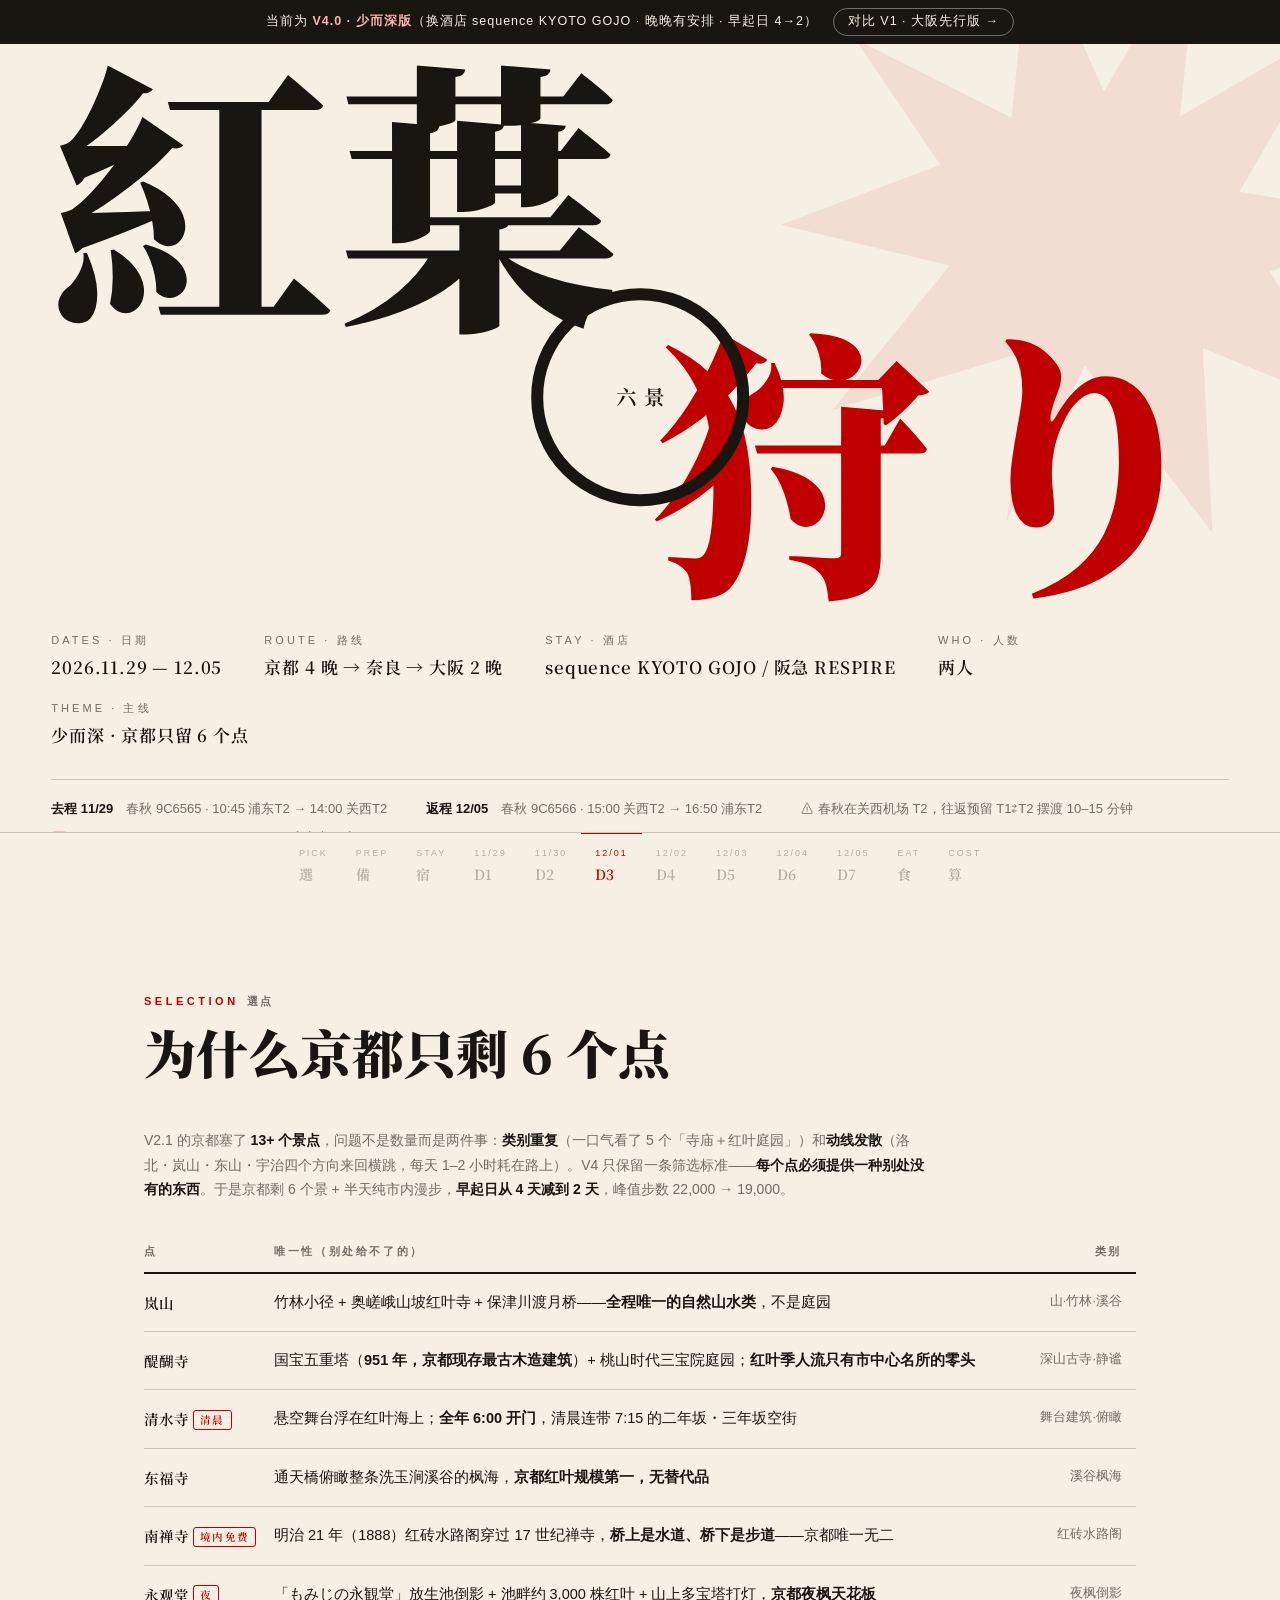
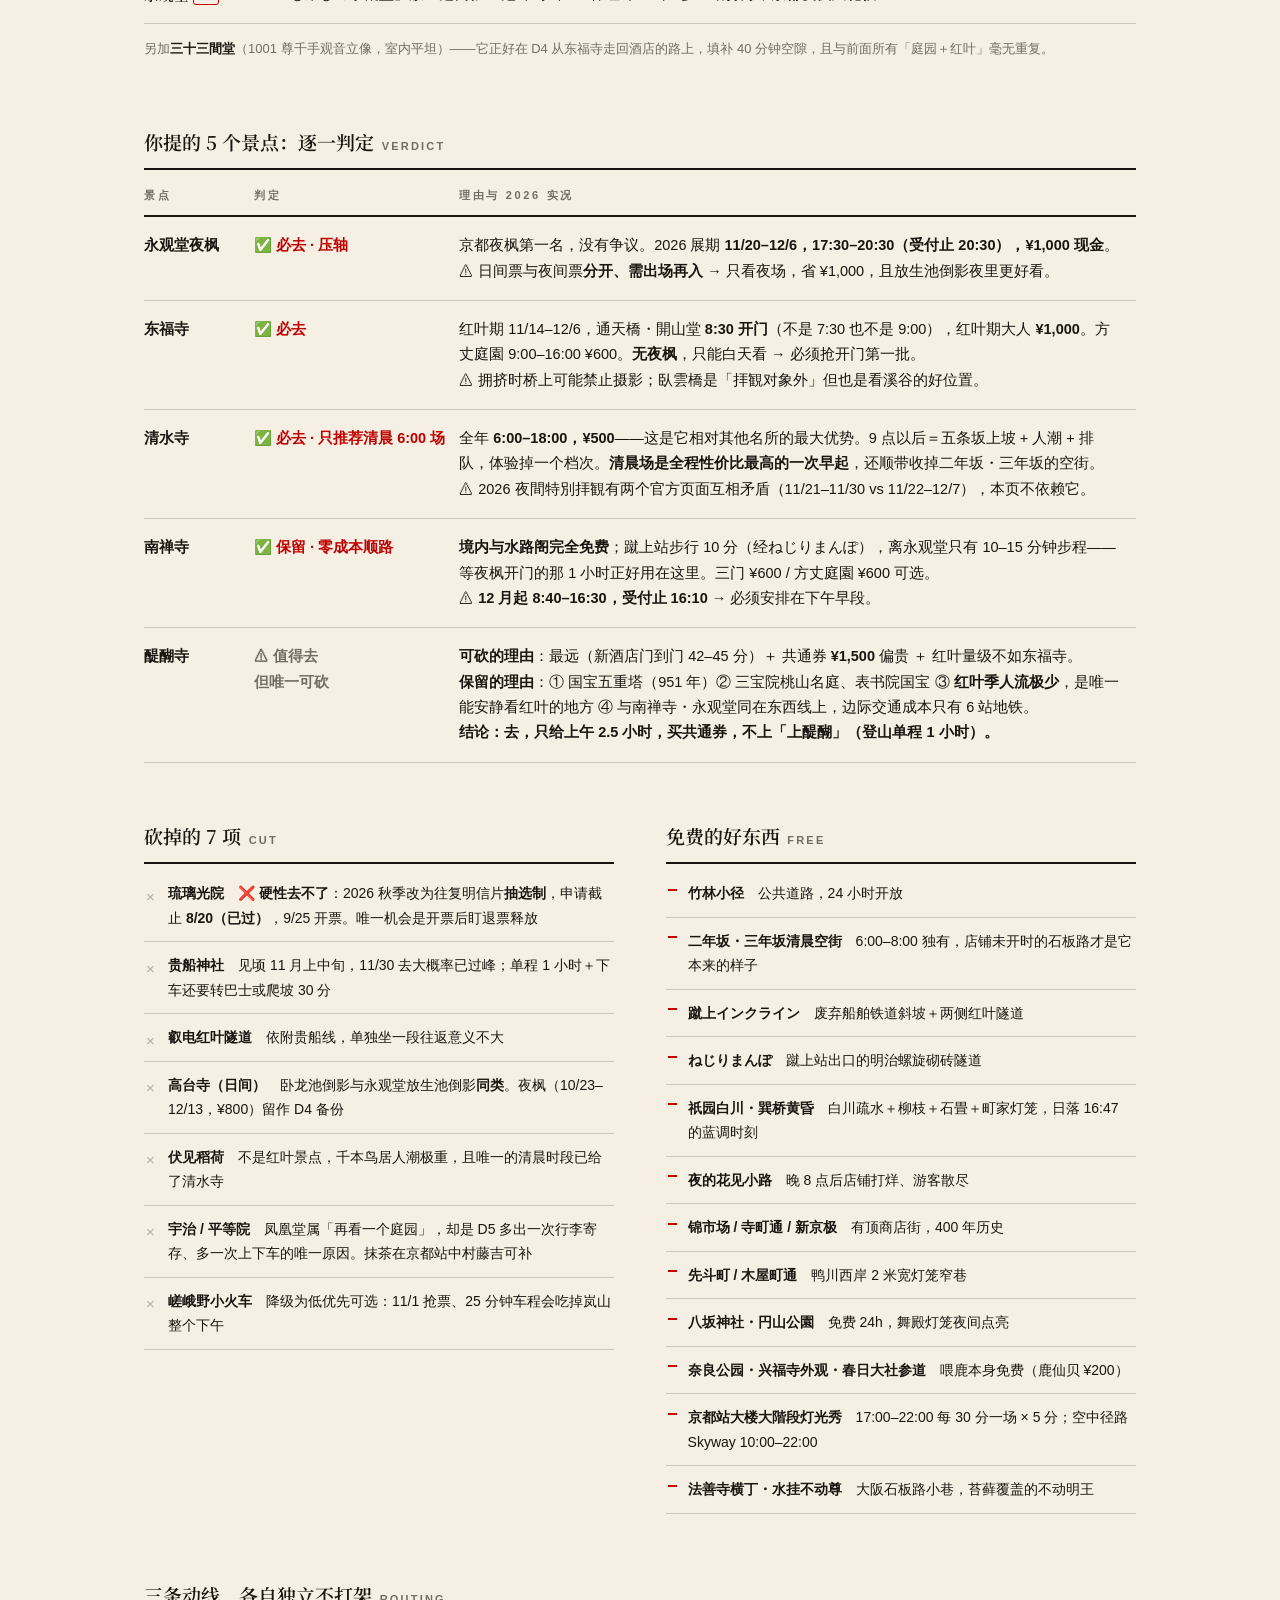
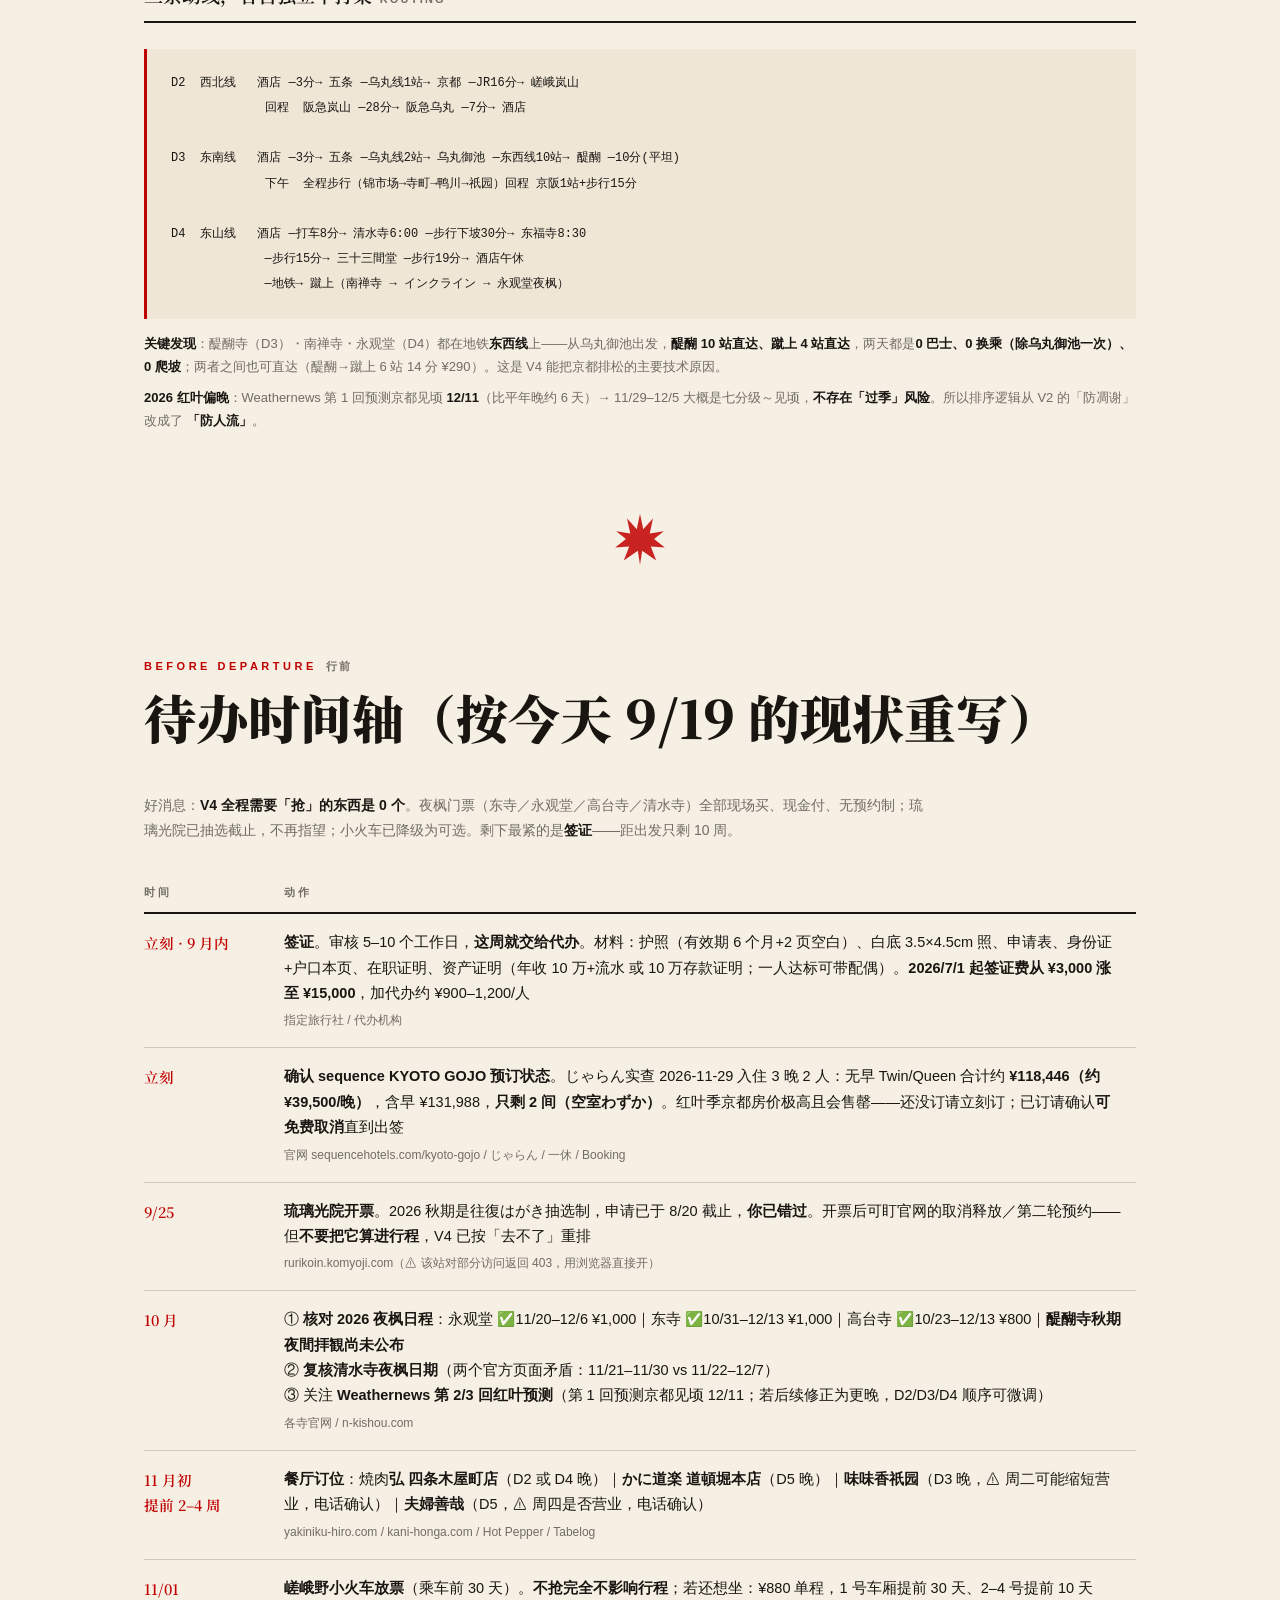
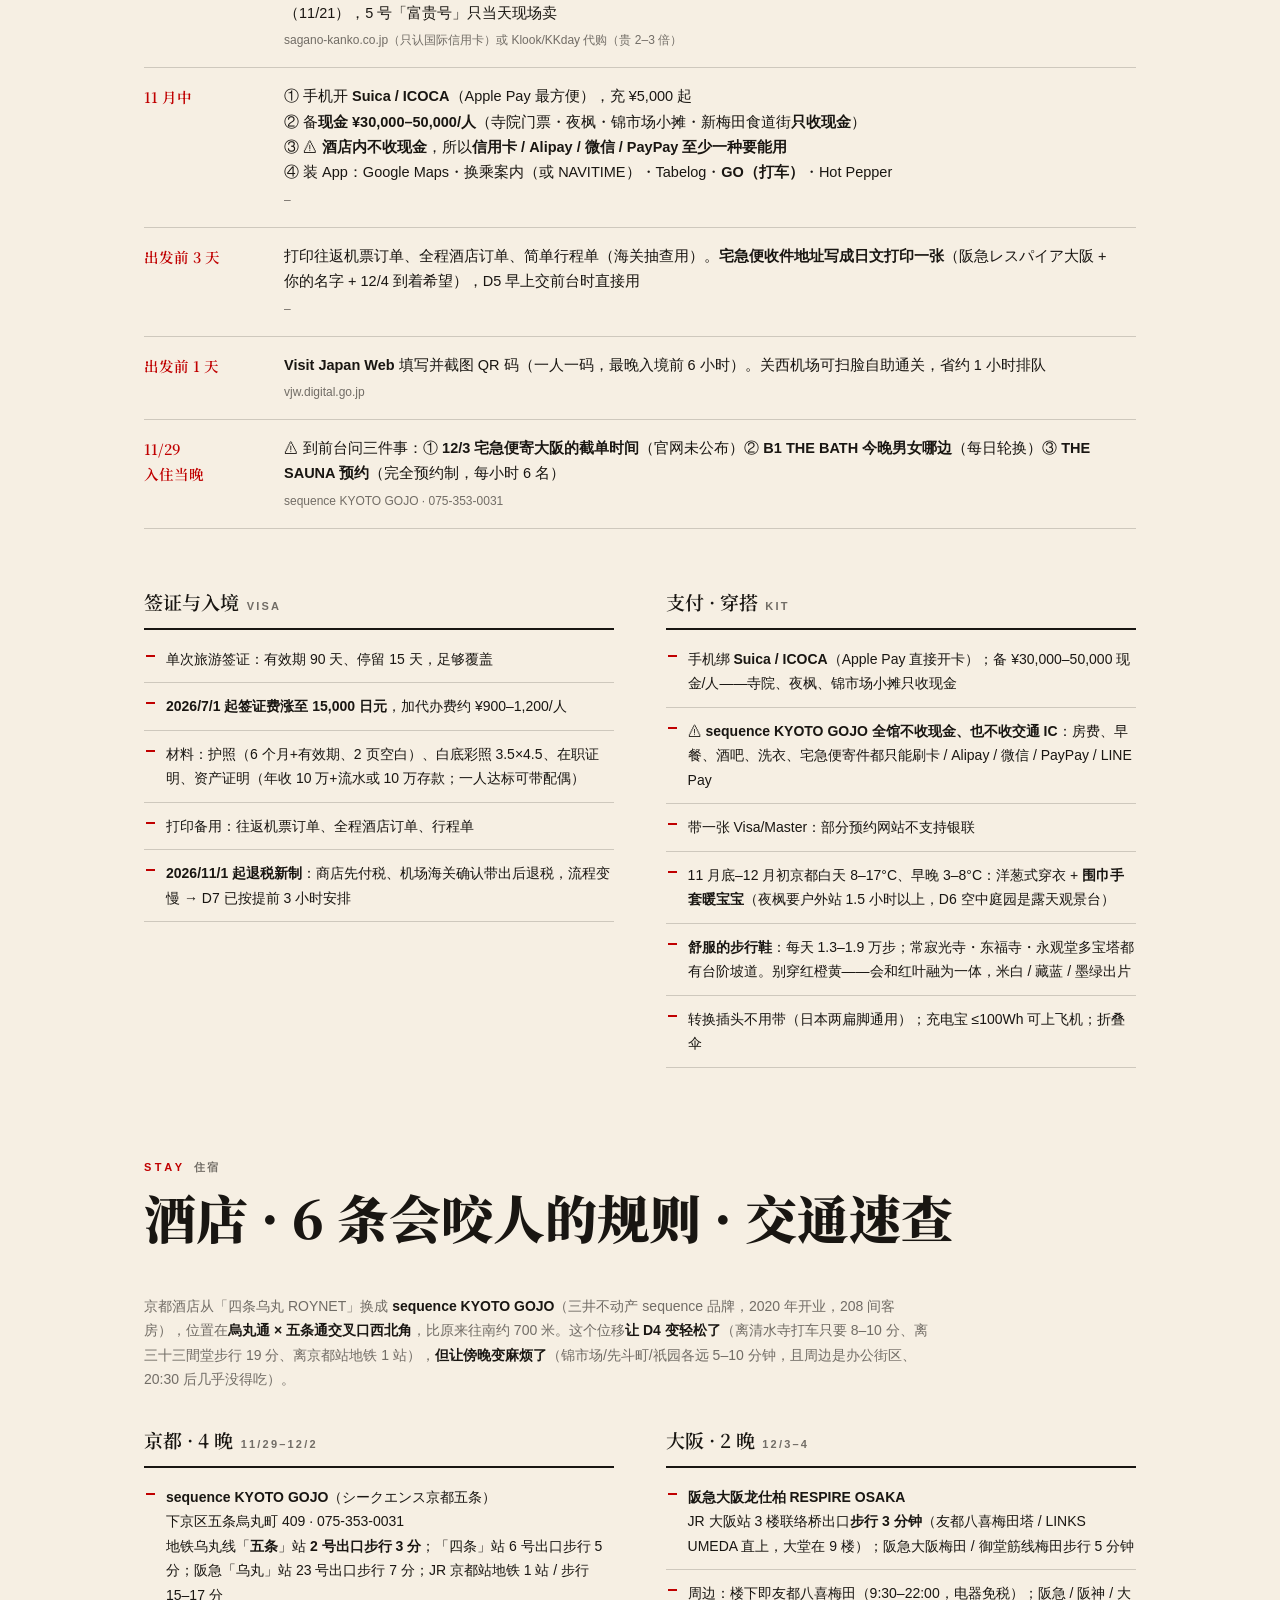
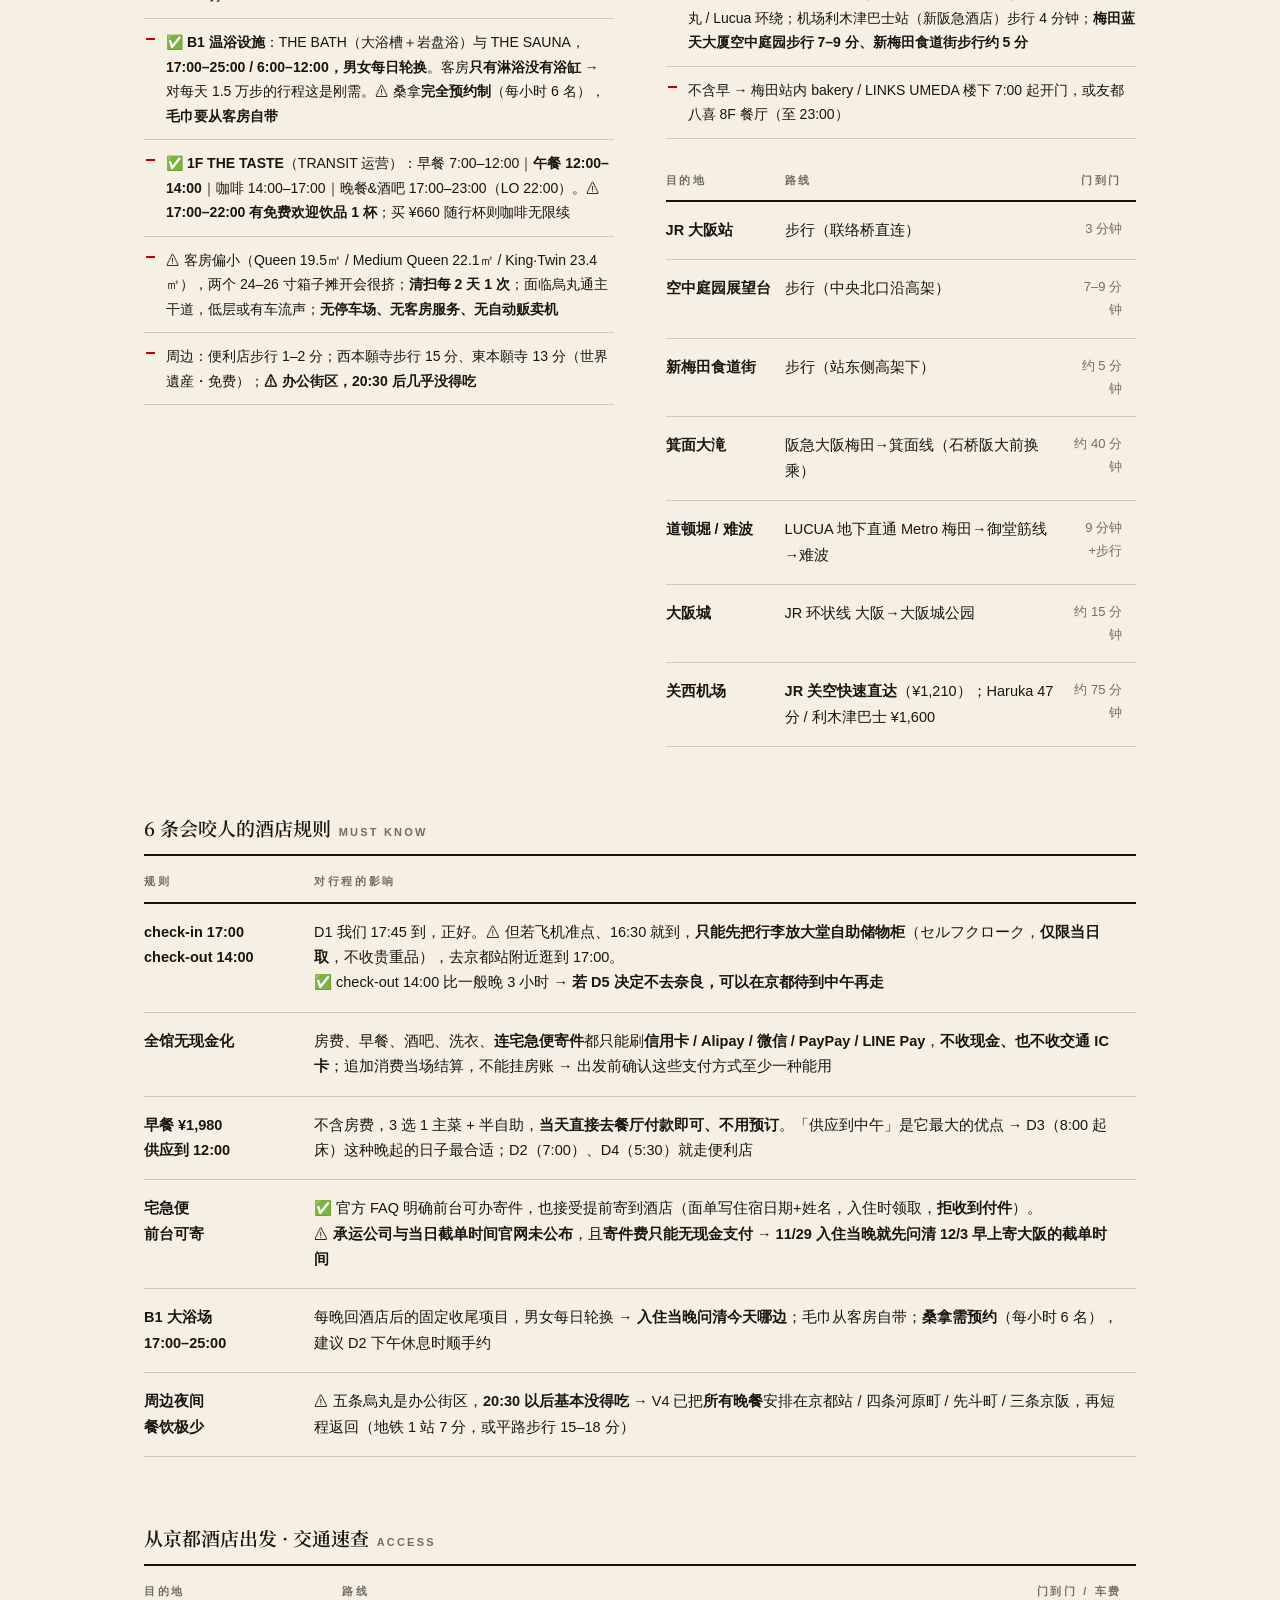
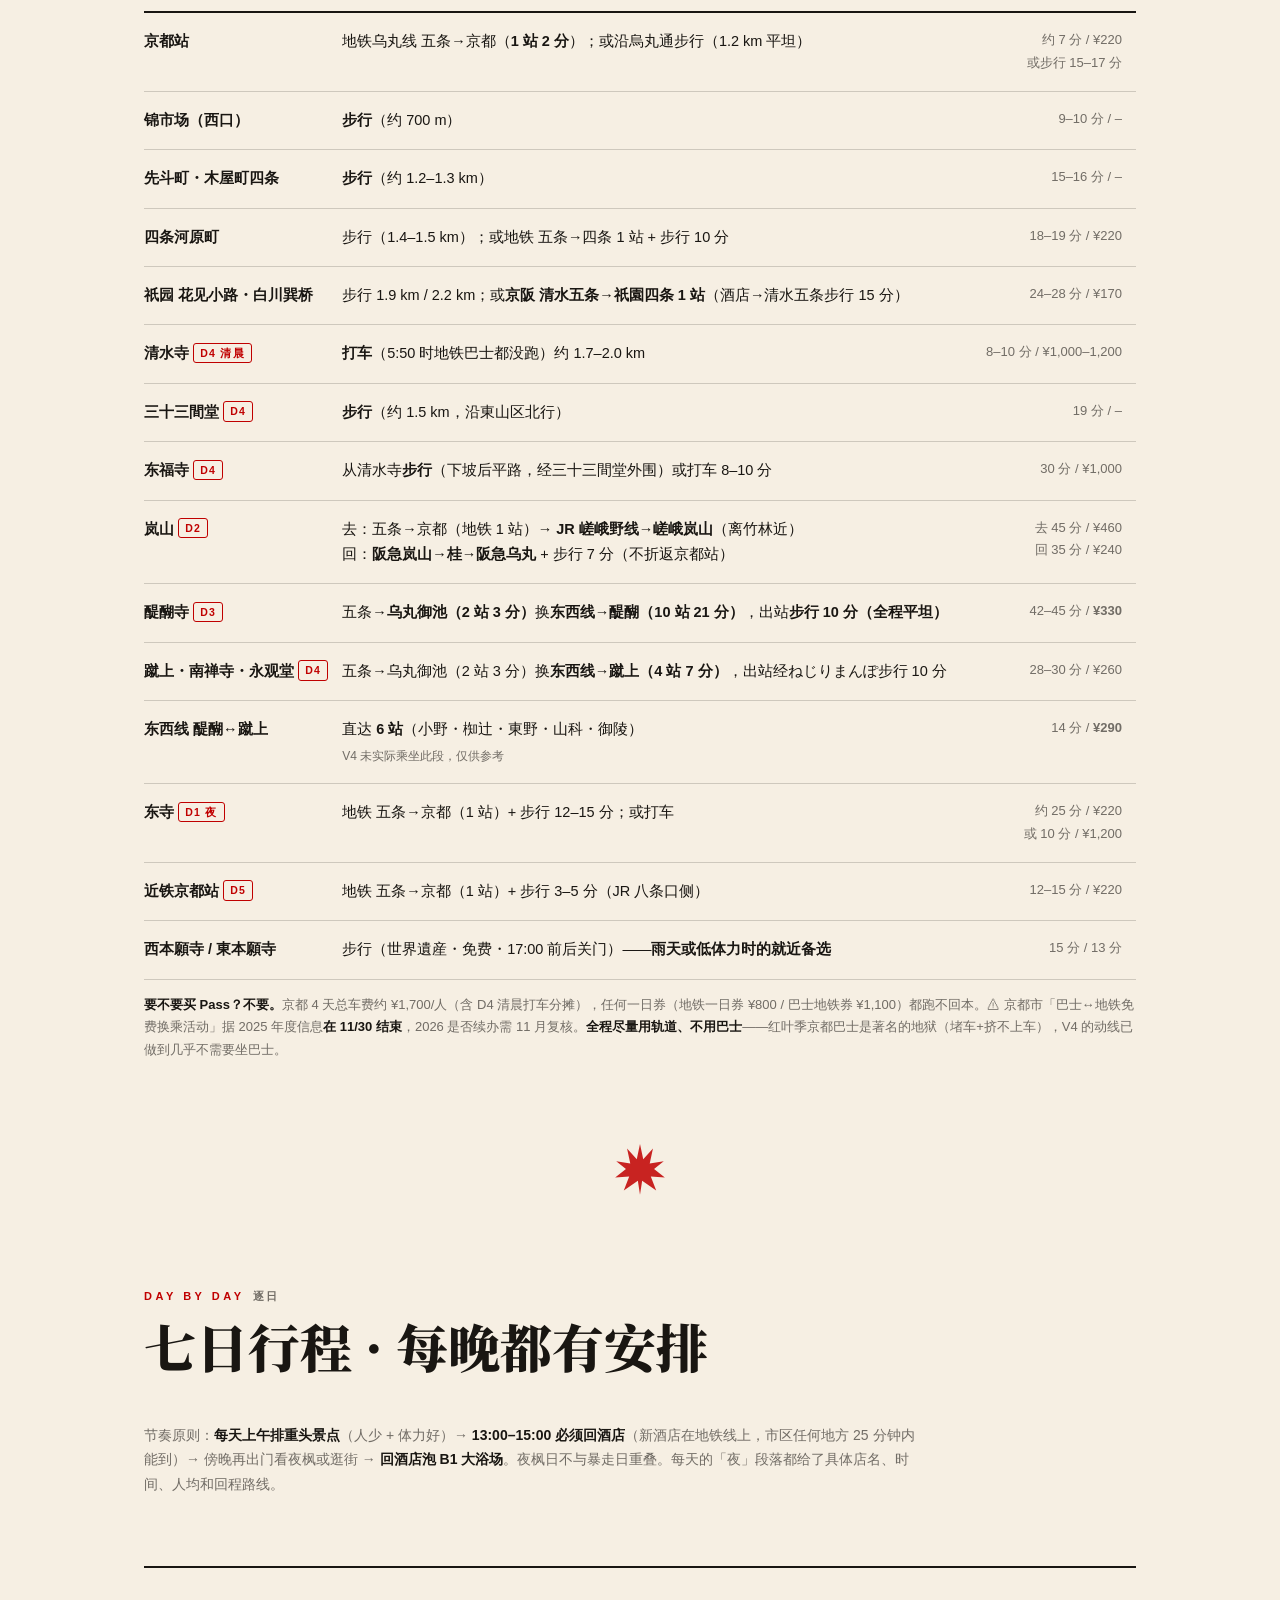
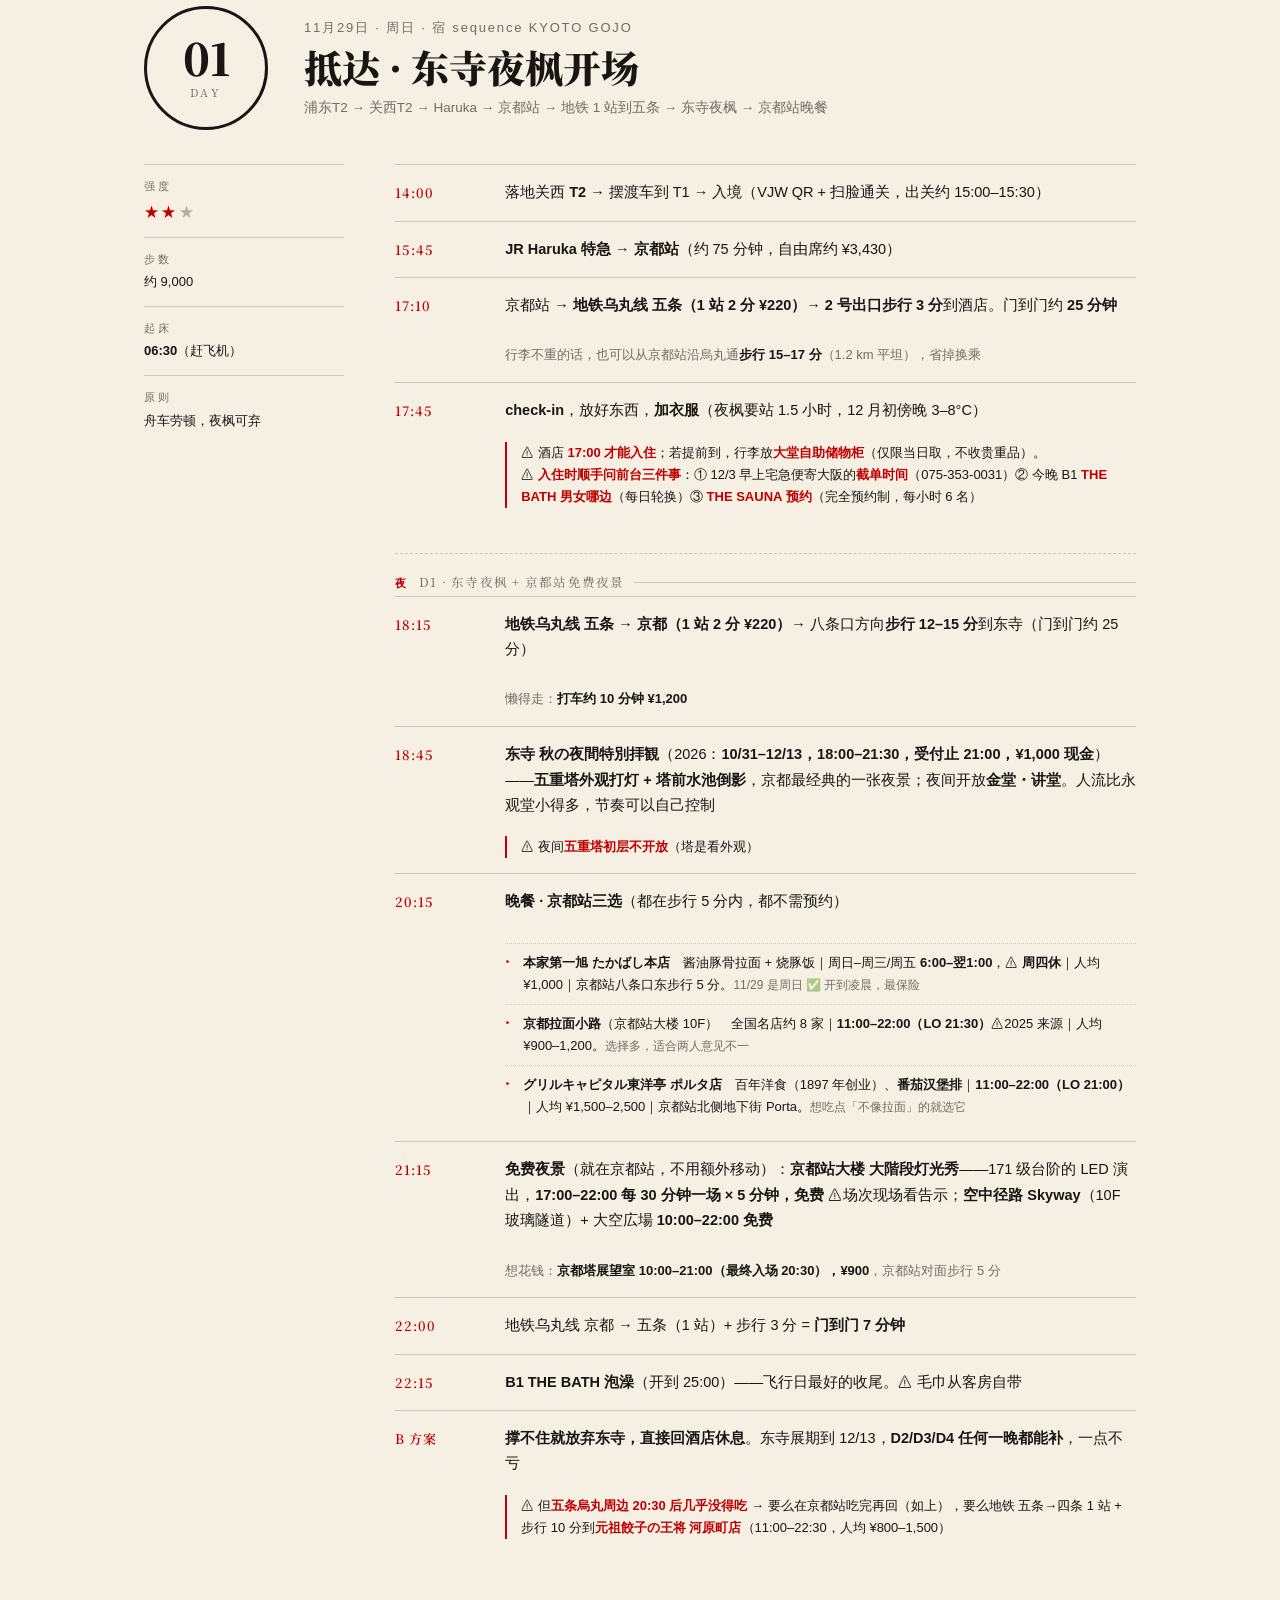
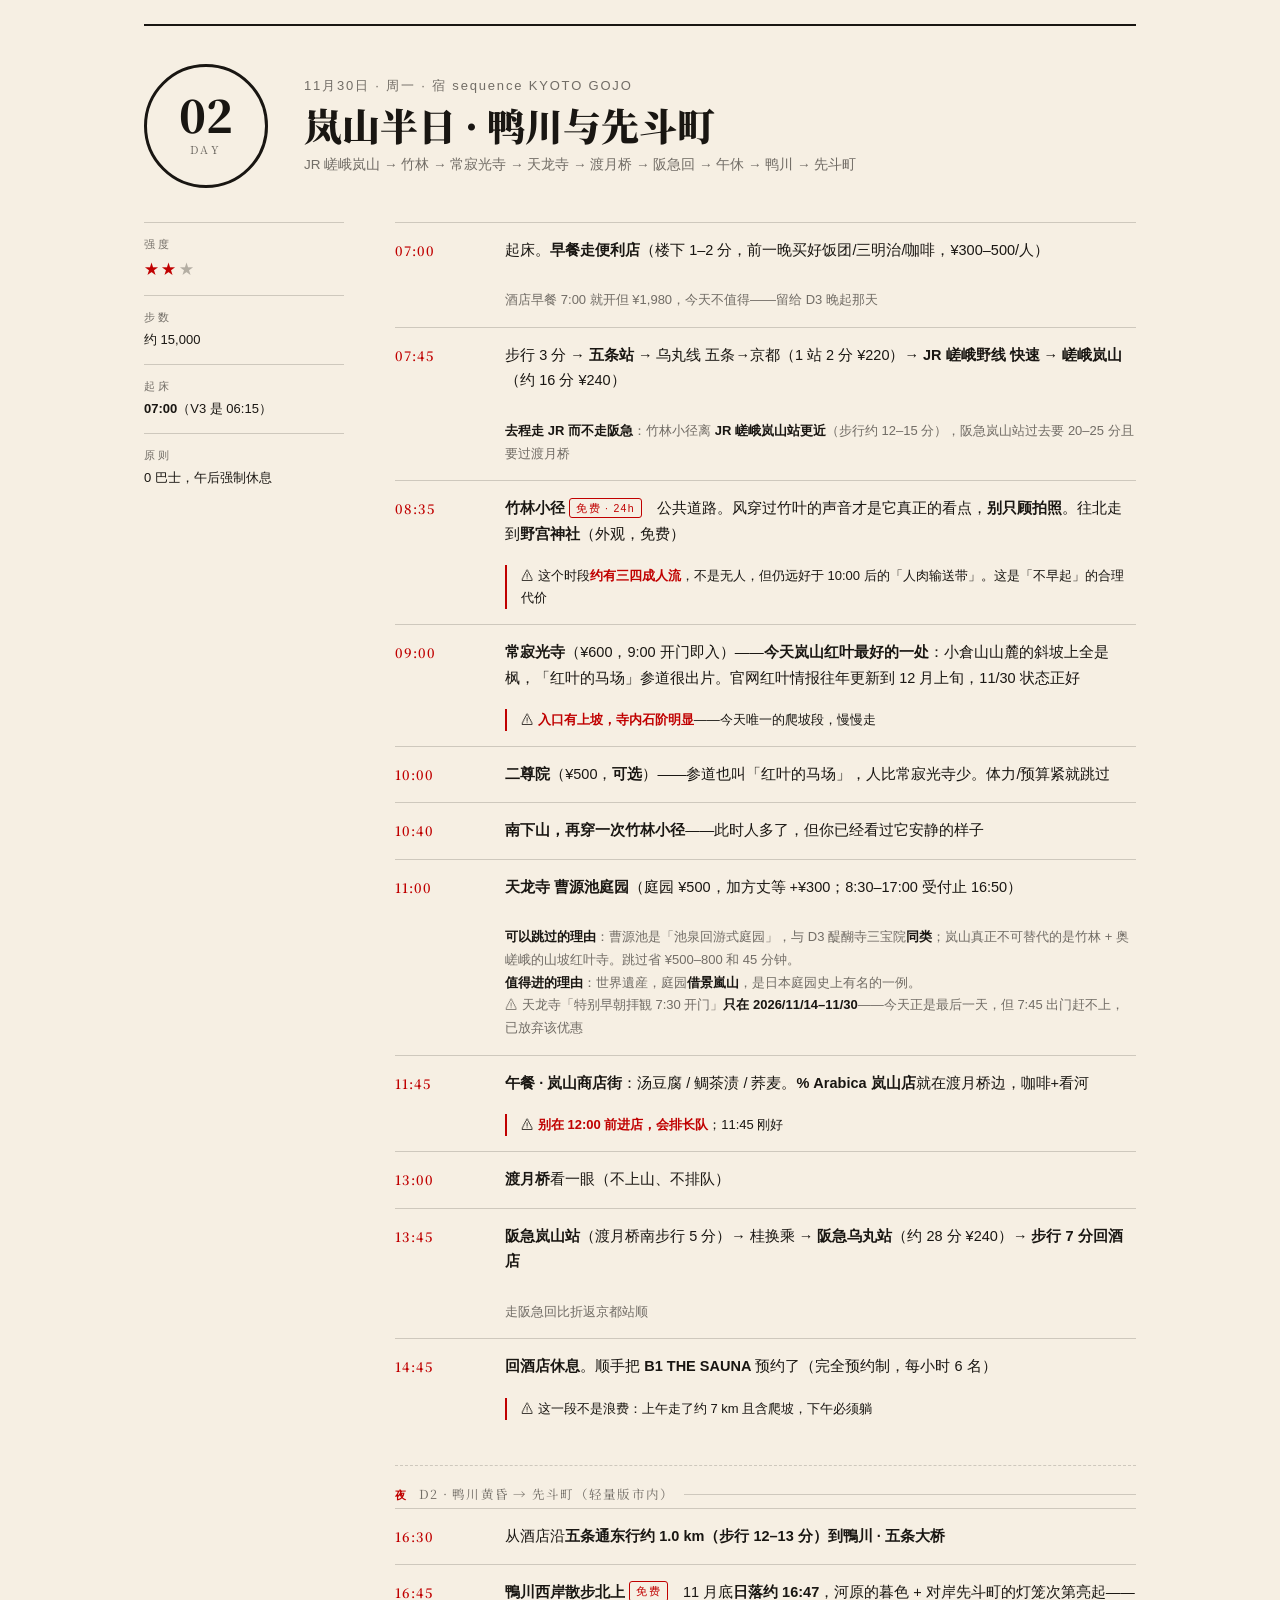
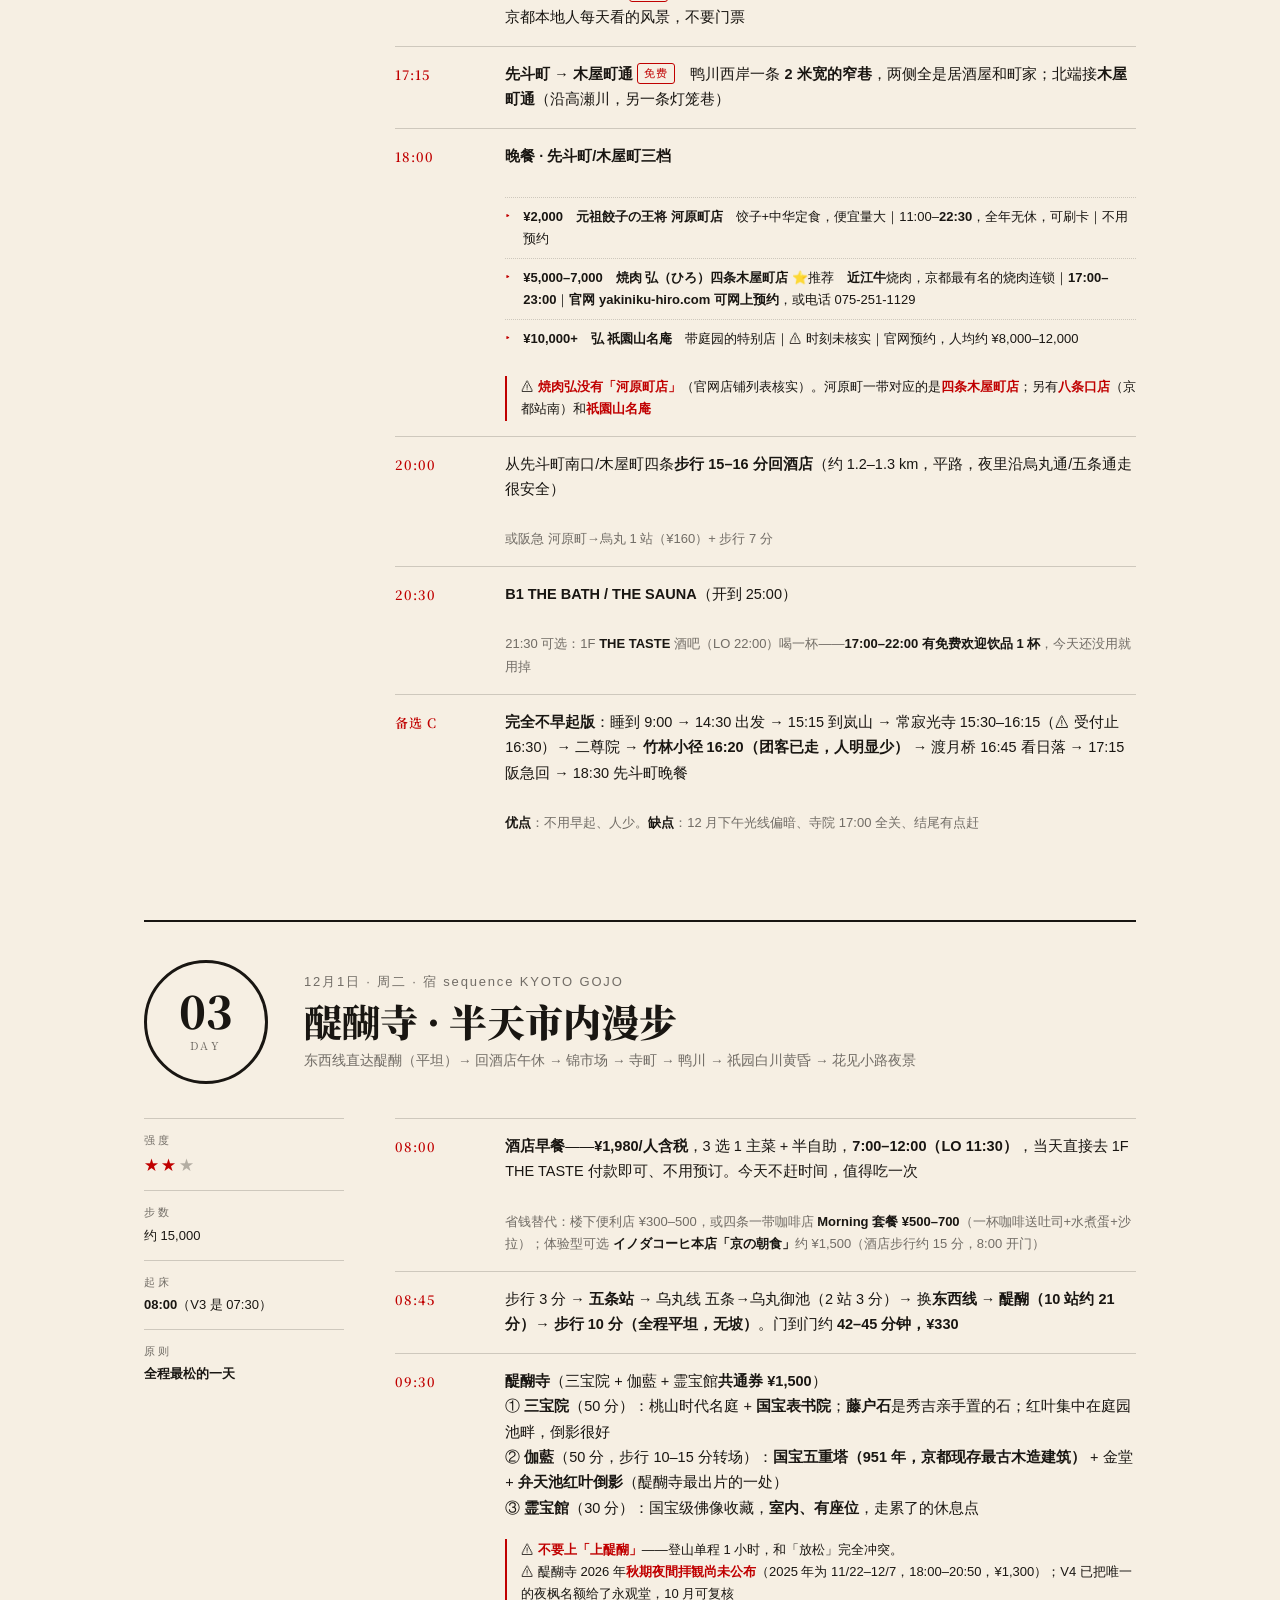
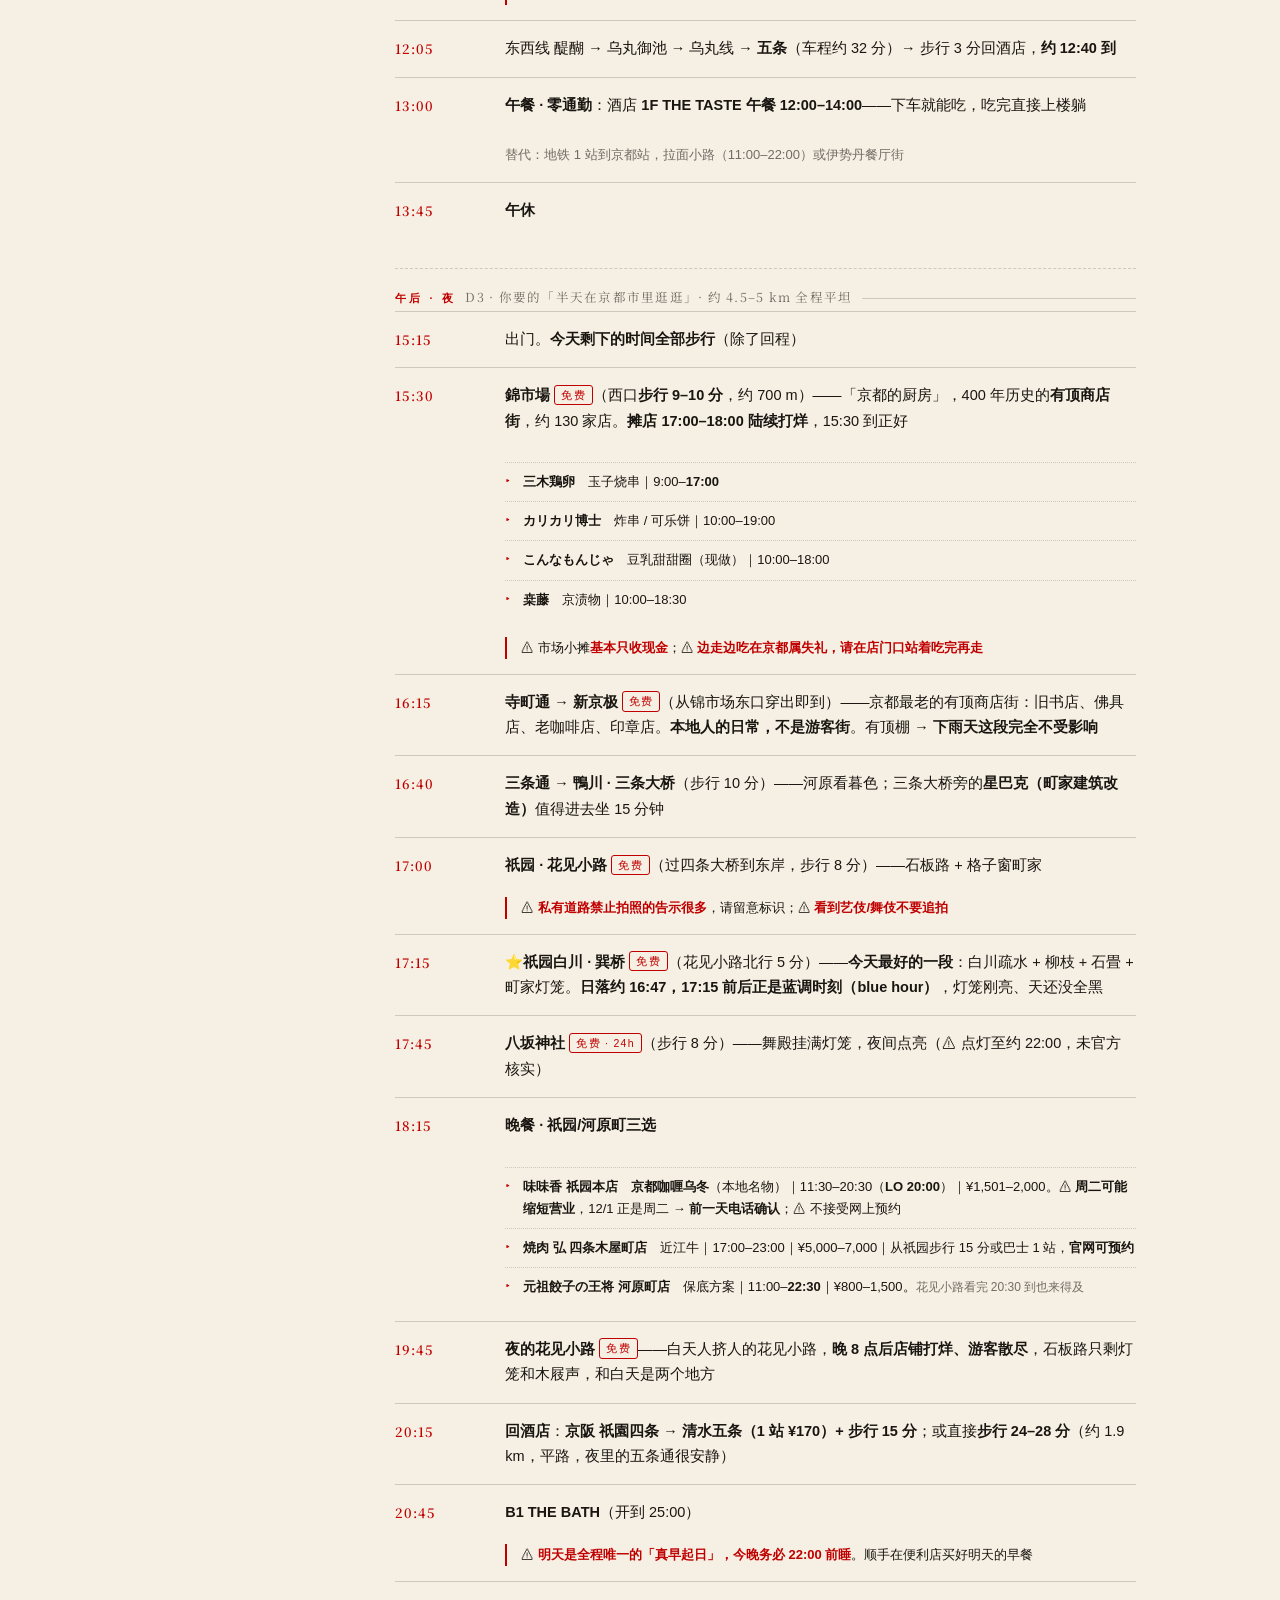
==== commit d80d3718: "修正京都地铁东西线的站数、车程与票价 按官方站序（醍醐T03–蹴上T09–三条京阪T11–京都市役所前T12–乌丸御池T13）核对后： 乌丸御池→蹴上 3站→4站（约7分）、→醍醐 9站→10站（21" ====
--- a/kansai-momiji-2026-v2/index.html
+++ b/kansai-momiji-2026-v2/index.html
@@ -464,13 +464,13 @@
     <div class="route-diagram">D2  西北线   酒店 ─3分→ 五条 ─乌丸线1站→ 京都 ─JR16分→ 嵯峨岚山
              回程  阪急岚山 ─28分→ 阪急乌丸 ─7分→ 酒店
 
-D3  东南线   酒店 ─3分→ 五条 ─乌丸线2站→ 乌丸御池 ─东西线9站→ 醍醐 ─10分(平坦)
+D3  东南线   酒店 ─3分→ 五条 ─乌丸线2站→ 乌丸御池 ─东西线10站→ 醍醐 ─10分(平坦)
              下午  全程步行（锦市场→寺町→鸭川→祇园）回程 京阪1站+步行15分
 
 D4  东山线   酒店 ─打车8分→ 清水寺6:00 ─步行下坡30分→ 东福寺8:30
              ─步行15分→ 三十三間堂 ─步行19分→ 酒店午休
              ─地铁→ 蹴上（南禅寺 → インクライン → 永观堂夜枫）</div>
-    <p class="opt" style="margin-top:14px"><b>关键发现</b>：醍醐寺・南禅寺・永观堂同在地铁<b>东西线</b>上（醍醐→蹴上 6 站 14 分 ¥260），所以这三个点串起来<b>全程 0 巴士、0 换乘、0 爬坡</b>。这是 V4 能把京都排松的主要技术原因。</p>
+    <p class="opt" style="margin-top:14px"><b>关键发现</b>：醍醐寺（D3）・南禅寺・永观堂（D4）都在地铁<b>东西线</b>上——从乌丸御池出发，<b>醍醐 10 站直达、蹴上 4 站直达</b>，两天都是<b>0 巴士、0 换乘（除乌丸御池一次）、0 爬坡</b>；两者之间也可直达（醍醐→蹴上 6 站 14 分 ¥290）。这是 V4 能把京都排松的主要技术原因。</p>
     <p class="opt"><b>2026 红叶偏晚</b>：Weathernews 第 1 回预测京都见顷 <b>12/11</b>（比平年晚约 6 天）→ 11/29–12/5 大概是七分级～见顷，<b>不存在「过季」风险</b>。所以排序逻辑从 V2 的「防凋谢」改成了 <b>「防人流」</b>。</p>
   </div>
 </section>
@@ -588,9 +588,9 @@
       <tr><td>三十三間堂<span class="free">D4</span></td><td><b>步行</b>（约 1.5 km，沿東山区北行）</td><td>19 分 / –</td></tr>
       <tr><td>东福寺<span class="free">D4</span></td><td>从清水寺<b>步行</b>（下坡后平路，经三十三間堂外围）或打车 8–10 分</td><td>30 分 / ¥1,000</td></tr>
       <tr><td>岚山<span class="free">D2</span></td><td>去：五条→京都（地铁 1 站）→ <b>JR 嵯峨野线→嵯峨岚山</b>（离竹林近）<br>回：<b>阪急岚山→桂→阪急乌丸</b> + 步行 7 分（不折返京都站）</td><td>去 45 分 / ¥460<br>回 35 分 / ¥240</td></tr>
-      <tr><td>醍醐寺<span class="free">D3</span></td><td>五条→<b>乌丸御池（2 站）</b>换<b>东西线→醍醐（9 站 19 分）</b>，出站<b>步行 10 分（全程平坦）</b></td><td>42–45 分 / ¥290–330</td></tr>
-      <tr><td>蹴上・南禅寺・永观堂<span class="free">D4</span></td><td>五条→乌丸御池（2 站）换<b>东西线→蹴上（3 站 6–7 分）</b>，出站经ねじりまんぽ步行 10 分</td><td>28–30 分 / ¥260</td></tr>
-      <tr><td>东西线 醍醐↔蹴上</td><td>直达 <b>6 站</b>（小野・椥辻・東野・御陵・山科）</td><td>13–15 分 / ¥260</td></tr>
+      <tr><td>醍醐寺<span class="free">D3</span></td><td>五条→<b>乌丸御池（2 站 3 分）</b>换<b>东西线→醍醐（10 站 21 分）</b>，出站<b>步行 10 分（全程平坦）</b></td><td>42–45 分 / <b>¥330</b></td></tr>
+      <tr><td>蹴上・南禅寺・永观堂<span class="free">D4</span></td><td>五条→乌丸御池（2 站 3 分）换<b>东西线→蹴上（4 站 7 分）</b>，出站经ねじりまんぽ步行 10 分</td><td>28–30 分 / ¥260</td></tr>
+      <tr><td>东西线 醍醐↔蹴上</td><td>直达 <b>6 站</b>（小野・椥辻・東野・山科・御陵）<span class="src">V4 未实际乘坐此段，仅供参考</span></td><td>14 分 / <b>¥290</b></td></tr>
       <tr><td>东寺<span class="free">D1 夜</span></td><td>地铁 五条→京都（1 站）+ 步行 12–15 分；或打车</td><td>约 25 分 / ¥220<br>或 10 分 / ¥1,200</td></tr>
       <tr><td>近铁京都站<span class="free">D5</span></td><td>地铁 五条→京都（1 站）+ 步行 3–5 分（JR 八条口侧）</td><td>12–15 分 / ¥220</td></tr>
       <tr><td>西本願寺 / 東本願寺</td><td>步行（世界遺産・免费・17:00 前后关门）——<b>雨天或低体力时的就近备选</b></td><td>15 分 / 13 分</td></tr>
@@ -734,10 +734,10 @@
       <div>
         <div class="slot"><div class="t">08:00</div><p><b>酒店早餐</b>——<b>¥1,980/人含税</b>，3 选 1 主菜 + 半自助，<b>7:00–12:00（LO 11:30）</b>，当天直接去 1F THE TASTE 付款即可、不用预订。今天不赶时间，值得吃一次</p>
         <div class="opt">省钱替代：楼下便利店 ¥300–500，或四条一带咖啡店 <b>Morning 套餐 ¥500–700</b>（一杯咖啡送吐司+水煮蛋+沙拉）；体验型可选 <b>イノダコーヒ本店「京の朝食」</b>约 ¥1,500（酒店步行约 15 分，8:00 开门）</div></div>
-        <div class="slot"><div class="t">08:45</div><p>步行 3 分 → <b>五条站</b> → 乌丸线 五条→乌丸御池（2 站 4 分）→ 换<b>东西线 → 醍醐（9 站约 19 分）</b>→ <b>步行 10 分（全程平坦，无坡）</b>。门到门约 <b>42–45 分钟，约 ¥290–330</b></p></div>
+        <div class="slot"><div class="t">08:45</div><p>步行 3 分 → <b>五条站</b> → 乌丸线 五条→乌丸御池（2 站 3 分）→ 换<b>东西线 → 醍醐（10 站约 21 分）</b>→ <b>步行 10 分（全程平坦，无坡）</b>。门到门约 <b>42–45 分钟，¥330</b></p></div>
         <div class="slot"><div class="t">09:30</div><p><b>醍醐寺</b>（三宝院 + 伽藍 + 霊宝館<b>共通券 ¥1,500</b>）<br>① <b>三宝院</b>（50 分）：桃山时代名庭 + <b>国宝表书院</b>；<b>藤户石</b>是秀吉亲手置的石；红叶集中在庭园池畔，倒影很好<br>② <b>伽藍</b>（50 分，步行 10–15 分转场）：<b>国宝五重塔（951 年，京都现存最古木造建筑）</b> + 金堂 + <b>弁天池红叶倒影</b>（醍醐寺最出片的一处）<br>③ <b>霊宝館</b>（30 分）：国宝级佛像收藏，<b>室内、有座位</b>，走累了的休息点</p>
         <div class="warn">⚠ <b>不要上「上醍醐」</b>——登山单程 1 小时，和「放松」完全冲突。<br>⚠ 醍醐寺 2026 年<b>秋期夜間拝観尚未公布</b>（2025 年为 11/22–12/7，18:00–20:50，¥1,300）；V4 已把唯一的夜枫名额给了永观堂，10 月可复核</div></div>
-        <div class="slot"><div class="t">12:05</div><p>东西线 醍醐 → 乌丸御池 → 乌丸线 → <b>五条</b>（约 42 分）</p></div>
+        <div class="slot"><div class="t">12:05</div><p>东西线 醍醐 → 乌丸御池 → 乌丸线 → <b>五条</b>（车程约 32 分）→ 步行 3 分回酒店，<b>约 12:40 到</b></p></div>
         <div class="slot"><div class="t">13:00</div><p><b>午餐 · 零通勤</b>：酒店 <b>1F THE TASTE 午餐 12:00–14:00</b>——下车就能吃，吃完直接上楼躺</p>
         <div class="opt">替代：地铁 1 站到京都站，拉面小路（11:00–22:00）或伊势丹餐厅街</div></div>
         <div class="slot"><div class="t">13:45</div><p><b>午休</b></p></div>
@@ -819,7 +819,7 @@
         <div class="opt">⚠ 这是新酒店最好用的一点——D4 中午不用为了吃饭再出门</div></div>
         <div class="slot"><div class="t">12:45</div><p><b>午休 2 小时</b></p>
         <div class="warn">⚠ 这一段是今天能撑到夜枫的关键，<b>不要省</b></div></div>
-        <div class="slot"><div class="t">14:45</div><p>步行 3 分 → <b>五条站</b> → 乌丸线 五条→乌丸御池（2 站 4 分）→ 换<b>东西线 → 蹴上（3 站约 6–7 分）</b>。门到门约 <b>28–30 分钟，¥260</b></p></div>
+        <div class="slot"><div class="t">14:45</div><p>步行 3 分 → <b>五条站</b> → 乌丸线 五条→乌丸御池（2 站 3 分）→ 换<b>东西线 → 蹴上（4 站约 7 分）</b>。门到门约 <b>28–30 分钟，¥260</b></p></div>
         <div class="slot"><div class="t">15:15</div><p>蹴上站 1 号出口出来就是<b>「ねじりまんぽ」</b><span class="free">免费</span>——螺旋砌砖隧道，明治遗构，穿过去就是南禅寺方向</p></div>
         <div class="slot"><div class="t">15:25</div><p><b>南禅寺</b>（<b>境内 + 水路阁 免费</b>）<br>• <b>水路阁</b>：明治 21 年（1888）的红砖拱桥，把琵琶湖疏水从山上引过来，<b>桥上是水道、桥下是步道</b>，红叶从红砖拱门里长出来——<b>京都找不出第二处</b><br>• <b>三门</b>（¥600）：日本最大级禅寺山门，可登楼俯瞰；「绝景かな」的出处<br>• <b>方丈庭園</b>（¥600）：虎の子渡し枯山水</p>
         <div class="warn">⚠ <b>12 月起 8:40–16:30，受付终了 16:10</b> → 三门/方丈要买票<b>必须 16:00 前进去</b>；免费的水路阁区域可以待到 16:30</div></div>
@@ -831,7 +831,7 @@
 
         <div class="eve-mark">夜<span>D4 · 京都最后一晚</span></div>
 
-        <div class="slot"><div class="t">19:15</div><p><b>回程</b>：永观堂 → 步行 12–15 分到<b>东西线「東山」駅</b>（或走回蹴上站）→ <b>东西线 2 站到「三条京阪」（¥220）</b>→ 换乘<b>京阪「三条」</b></p>
+        <div class="slot"><div class="t">19:15</div><p><b>回程</b>：永观堂 → 步行 <b>12–18 分</b>到东西线<b>「蹴上」駅</b>（原路，穿过ねじりまんぽ）或<b>「東山」駅</b> → <b>东西线 蹴上 2 站 / 東山 1 站到「三条京阪」（¥220，约 2–4 分）</b>→ 换乘<b>京阪「三条」</b></p>
         <div class="opt">备选：沿<b>三条通</b>一路往西步行 20–25 分到三条京阪/河原町（平路，但冬夜偏累）</div></div>
         <div class="slot"><div class="t">19:45</div><p><b>晚餐 · 京都最后一晚，三选</b></p>
         <ul class="picks">
@@ -840,7 +840,7 @@
           <li><b>累瘫方案 · 京都站</b>　<b>拉面小路</b>（LO 21:30）或 <b>本家第一旭</b>（周三营业，至翌 1:00）｜¥1,000–1,200。<em>东西线 三条京阪→乌丸御池→五条，或京阪三条→清水五条</em></li>
         </ul>
         <div class="warn">❌ <b>山元面藏不可行</b>——它是<b>午市店（约 11:00–15:00）且常提前售罄</b>，定休日周四+第 4 周三。<b>当晚餐吃不到</b></div></div>
-        <div class="slot"><div class="t">21:45</div><p><b>回酒店</b>（京阪 三条→清水五条 2 站 ¥170–220 + 步行 15 分）→ <b>B1 THE BATH</b>（开到 25:00）→ <b>打包行李</b>：把 12/3 要寄走的大件整理好，<b>过夜小包</b>（换洗衣物 1 套、洗漱、充电器、贵重物品）单独放门口</p></div>
+        <div class="slot"><div class="t">21:45</div><p><b>回酒店</b>（京阪 三条→清水五条 2 站 ¥170 + 步行 15 分）→ <b>B1 THE BATH</b>（开到 25:00）→ <b>打包行李</b>：把 12/3 要寄走的大件整理好，<b>过夜小包</b>（换洗衣物 1 套、洗漱、充电器、贵重物品）单独放门口</p></div>
         <div class="slot"><div class="t">降级方案</div><p>起不来 → <b>放弃清水寺清晨场</b>，07:30 起床、地铁+JR 直奔东福寺 8:30；三十三間堂、南禅寺、永观堂夜枫照旧</p>
         <div class="opt">代价是<b>清水寺就没了</b>（改到 D3 下午人最多、体验最差）——所以还是尽量把今天做到</div></div>
       </div>
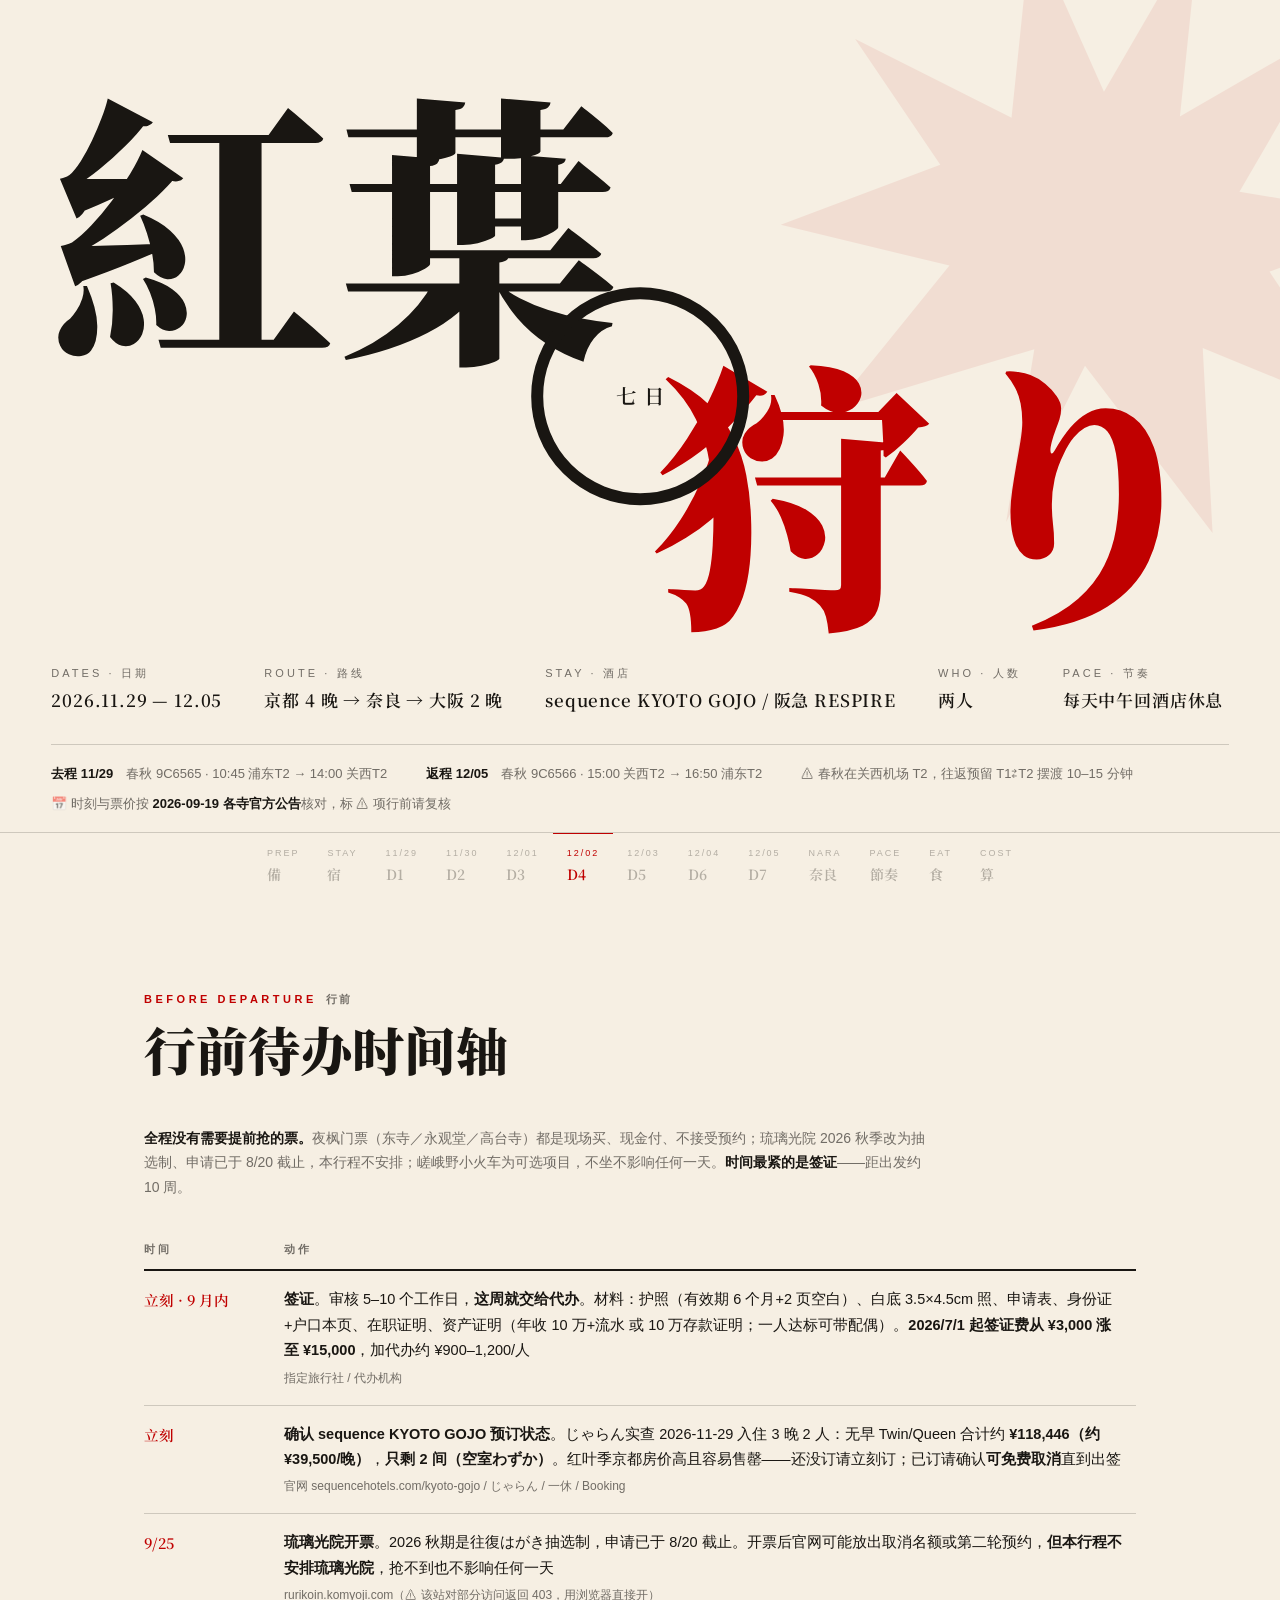
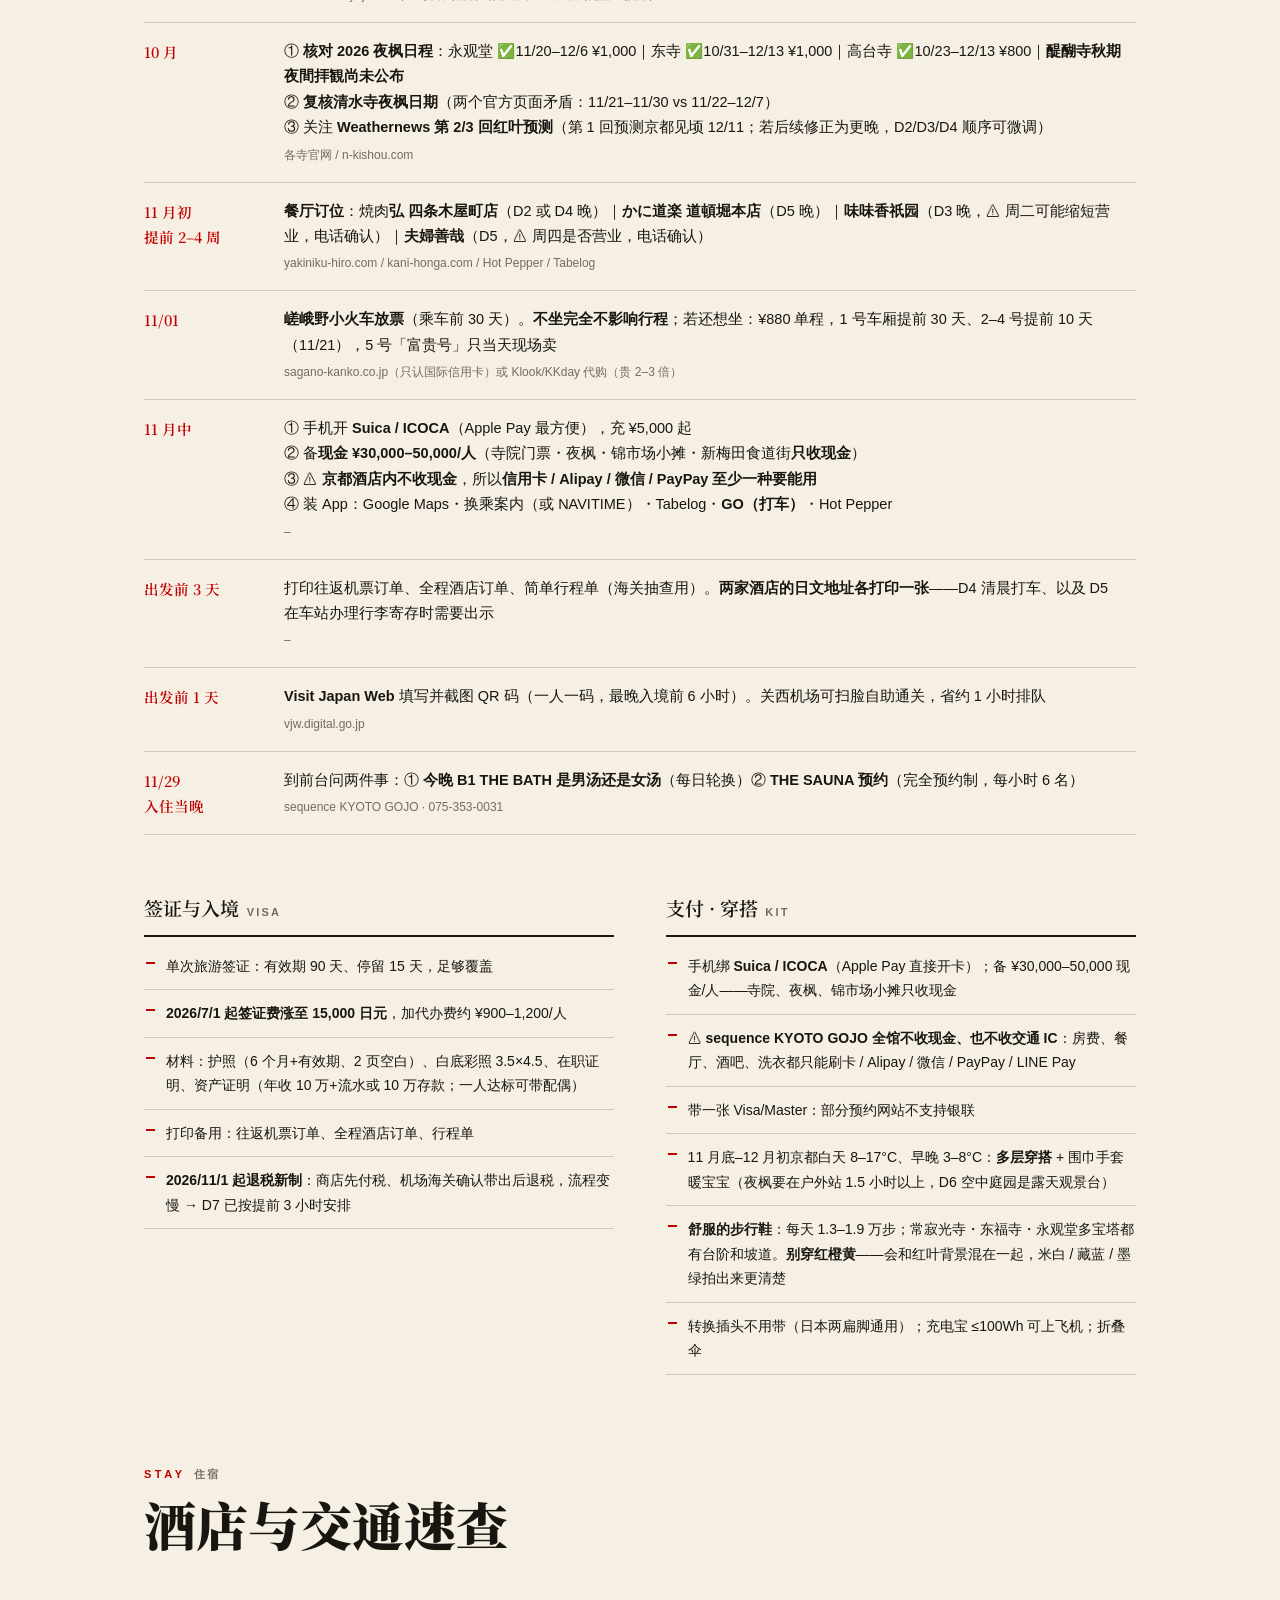
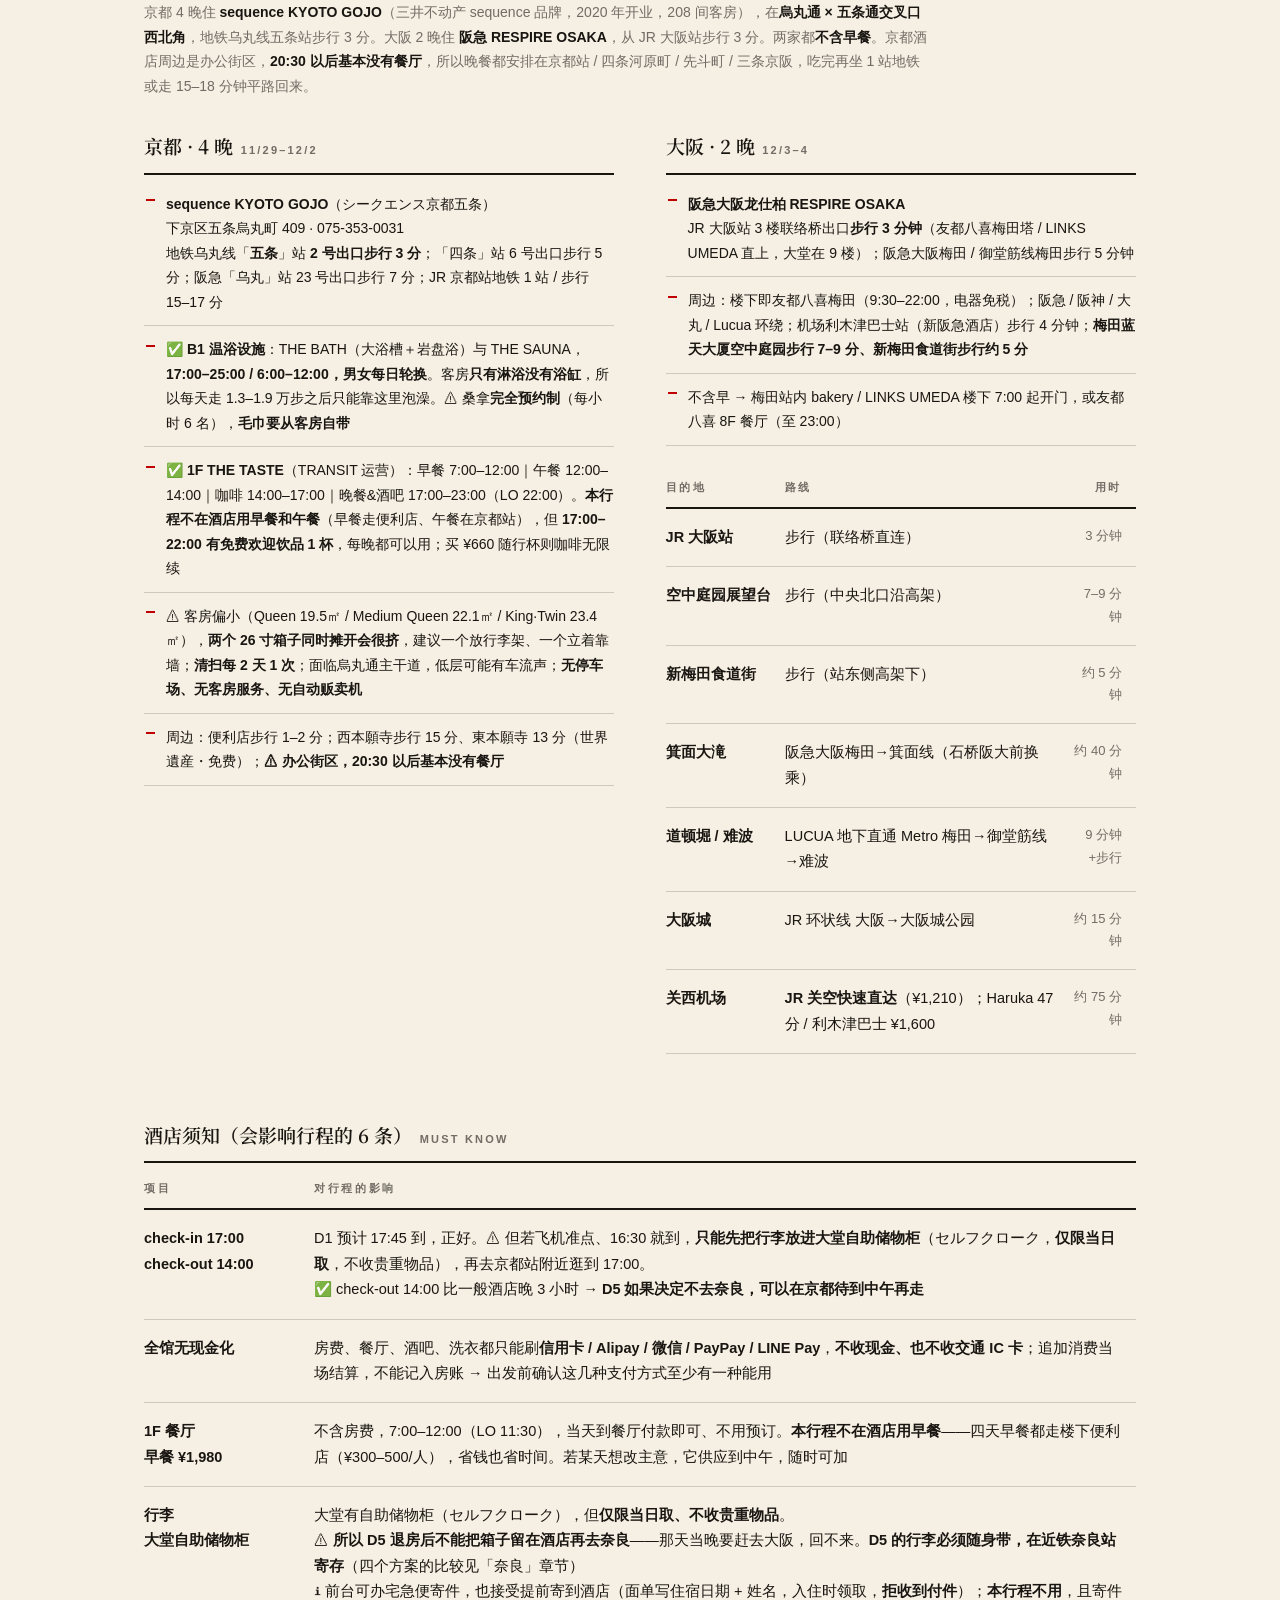
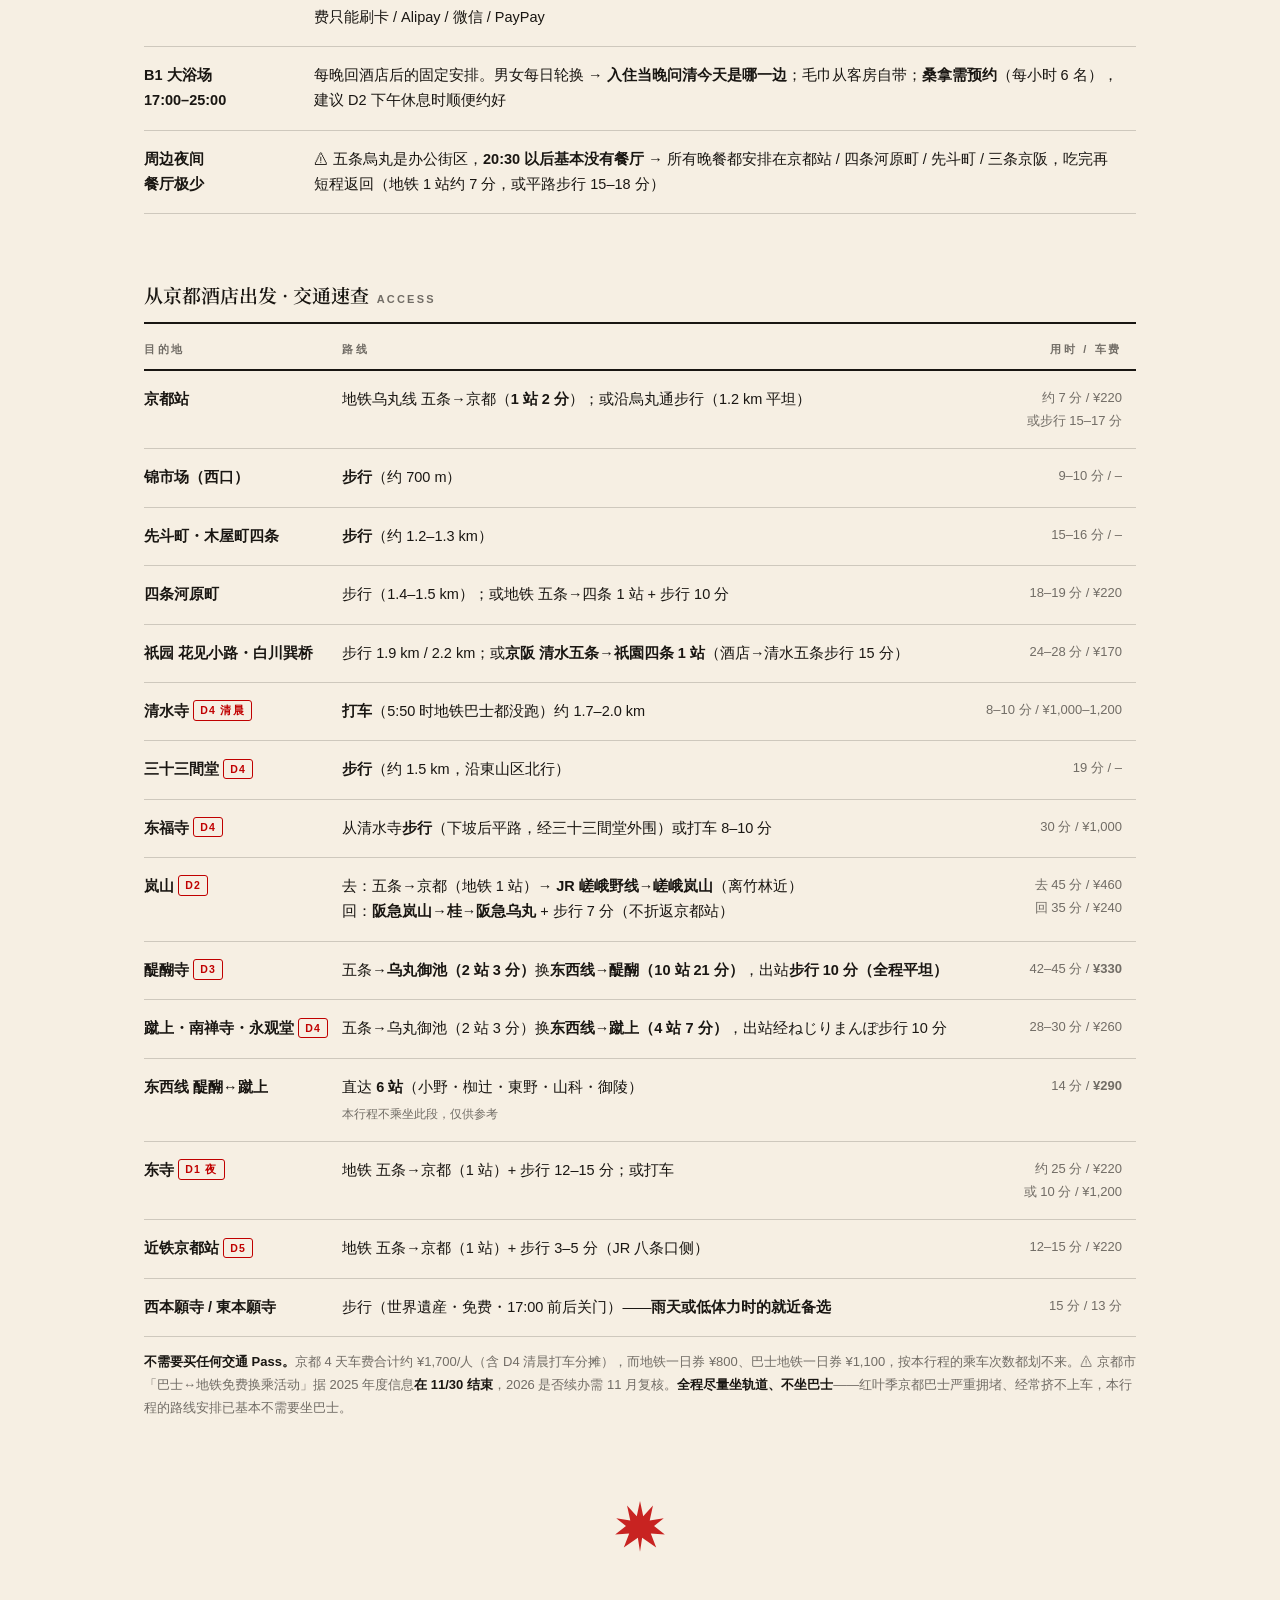
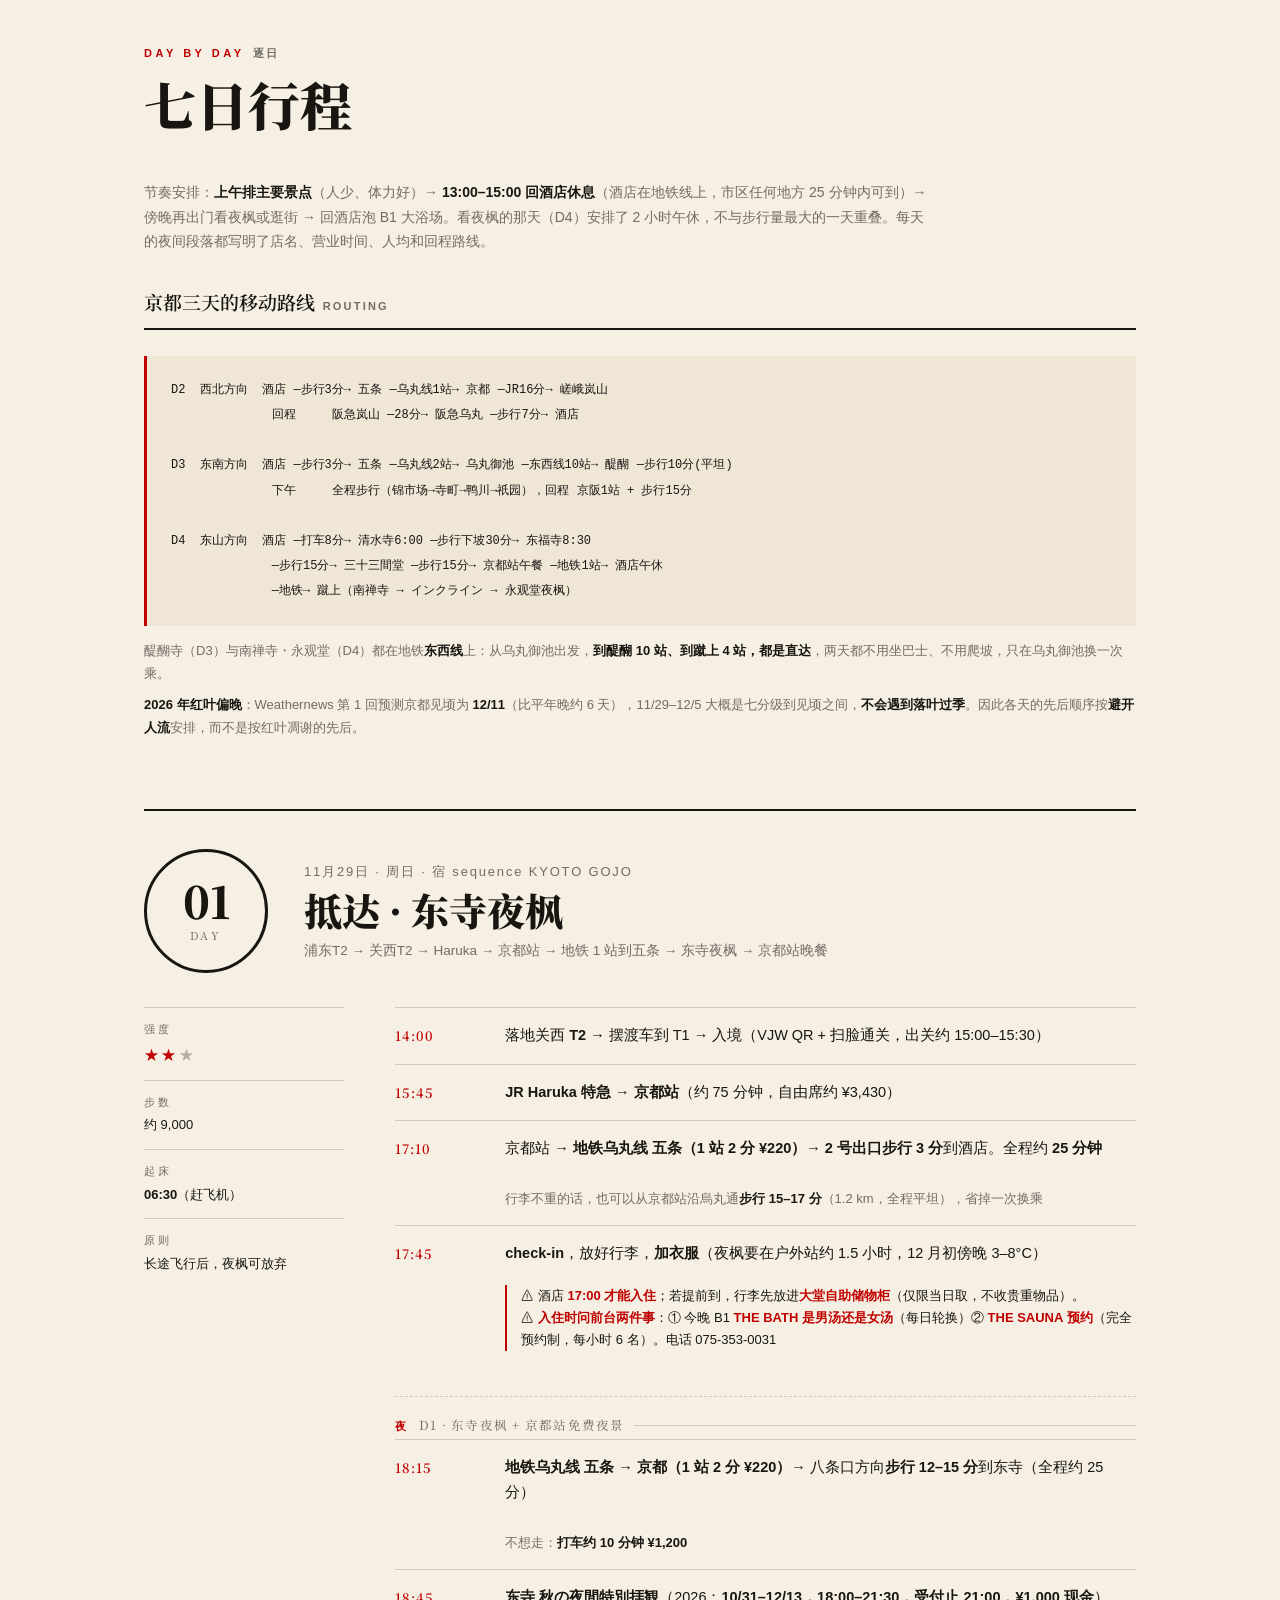
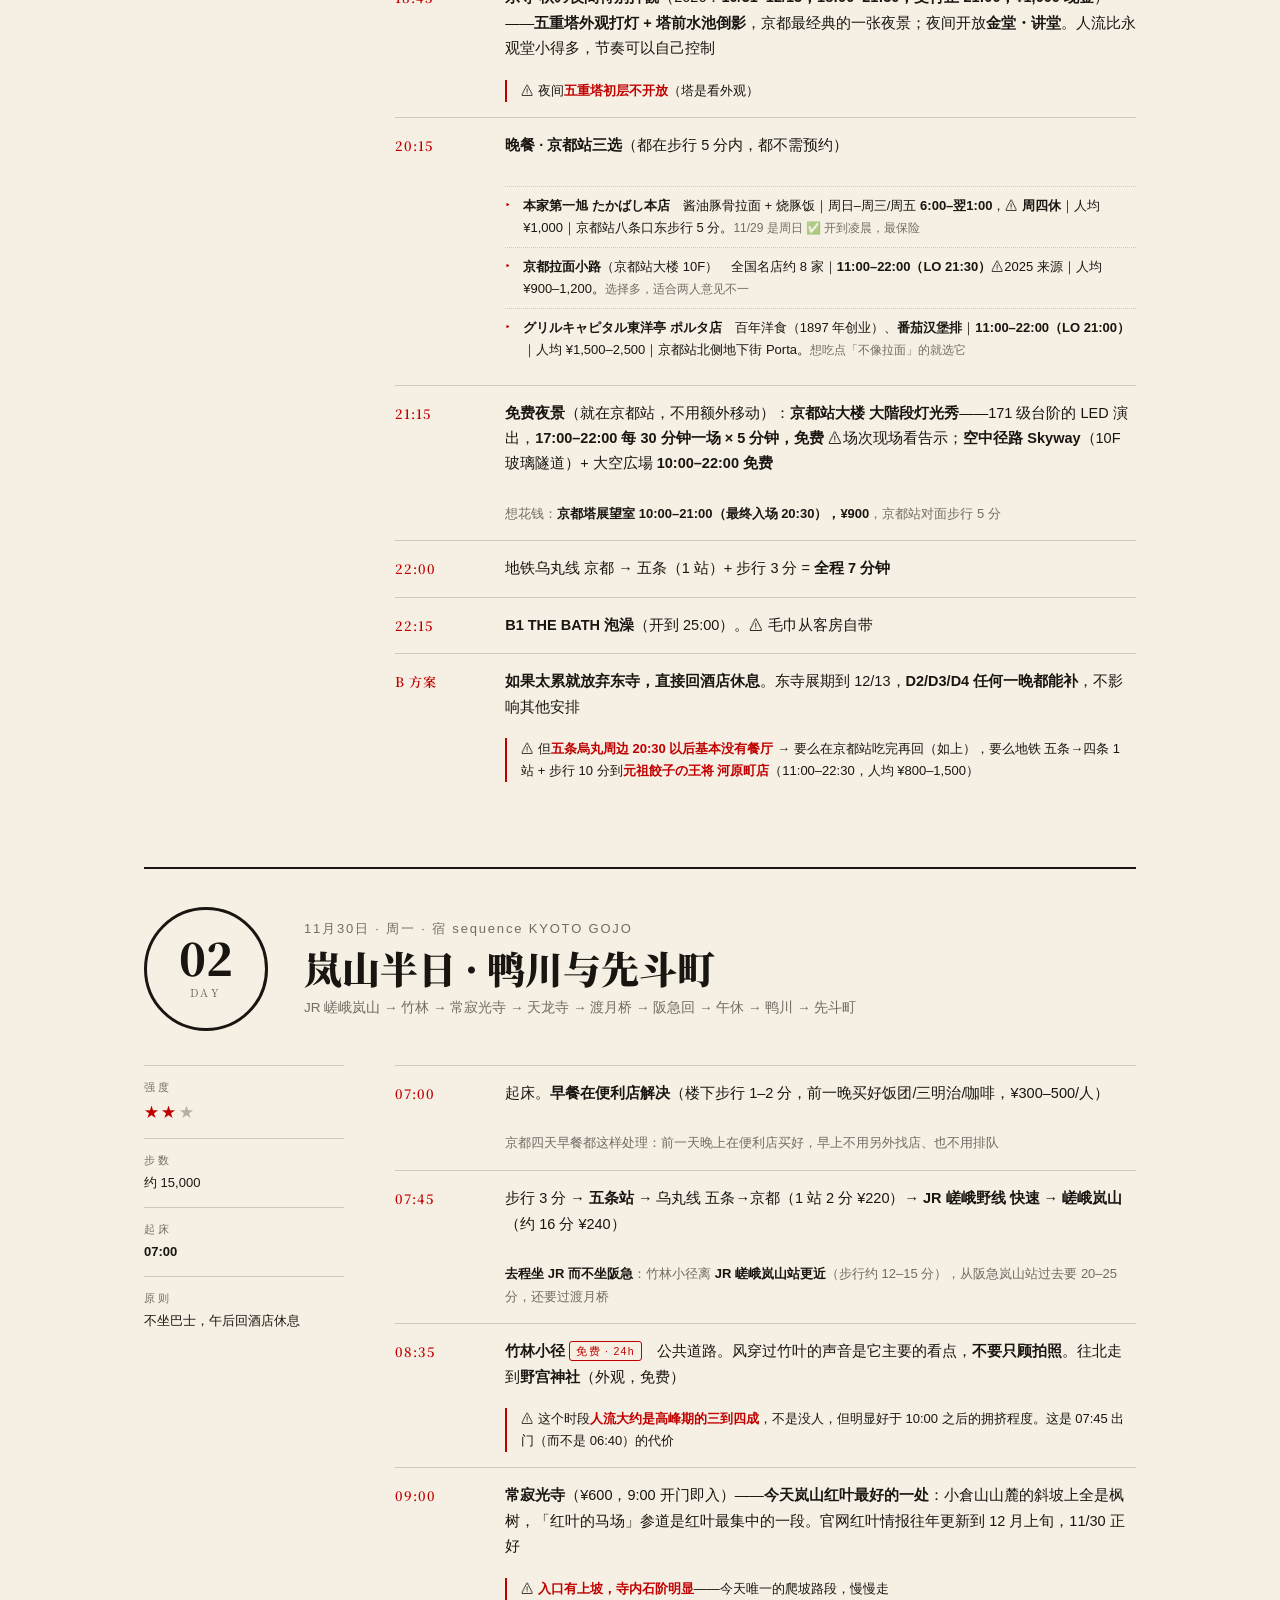
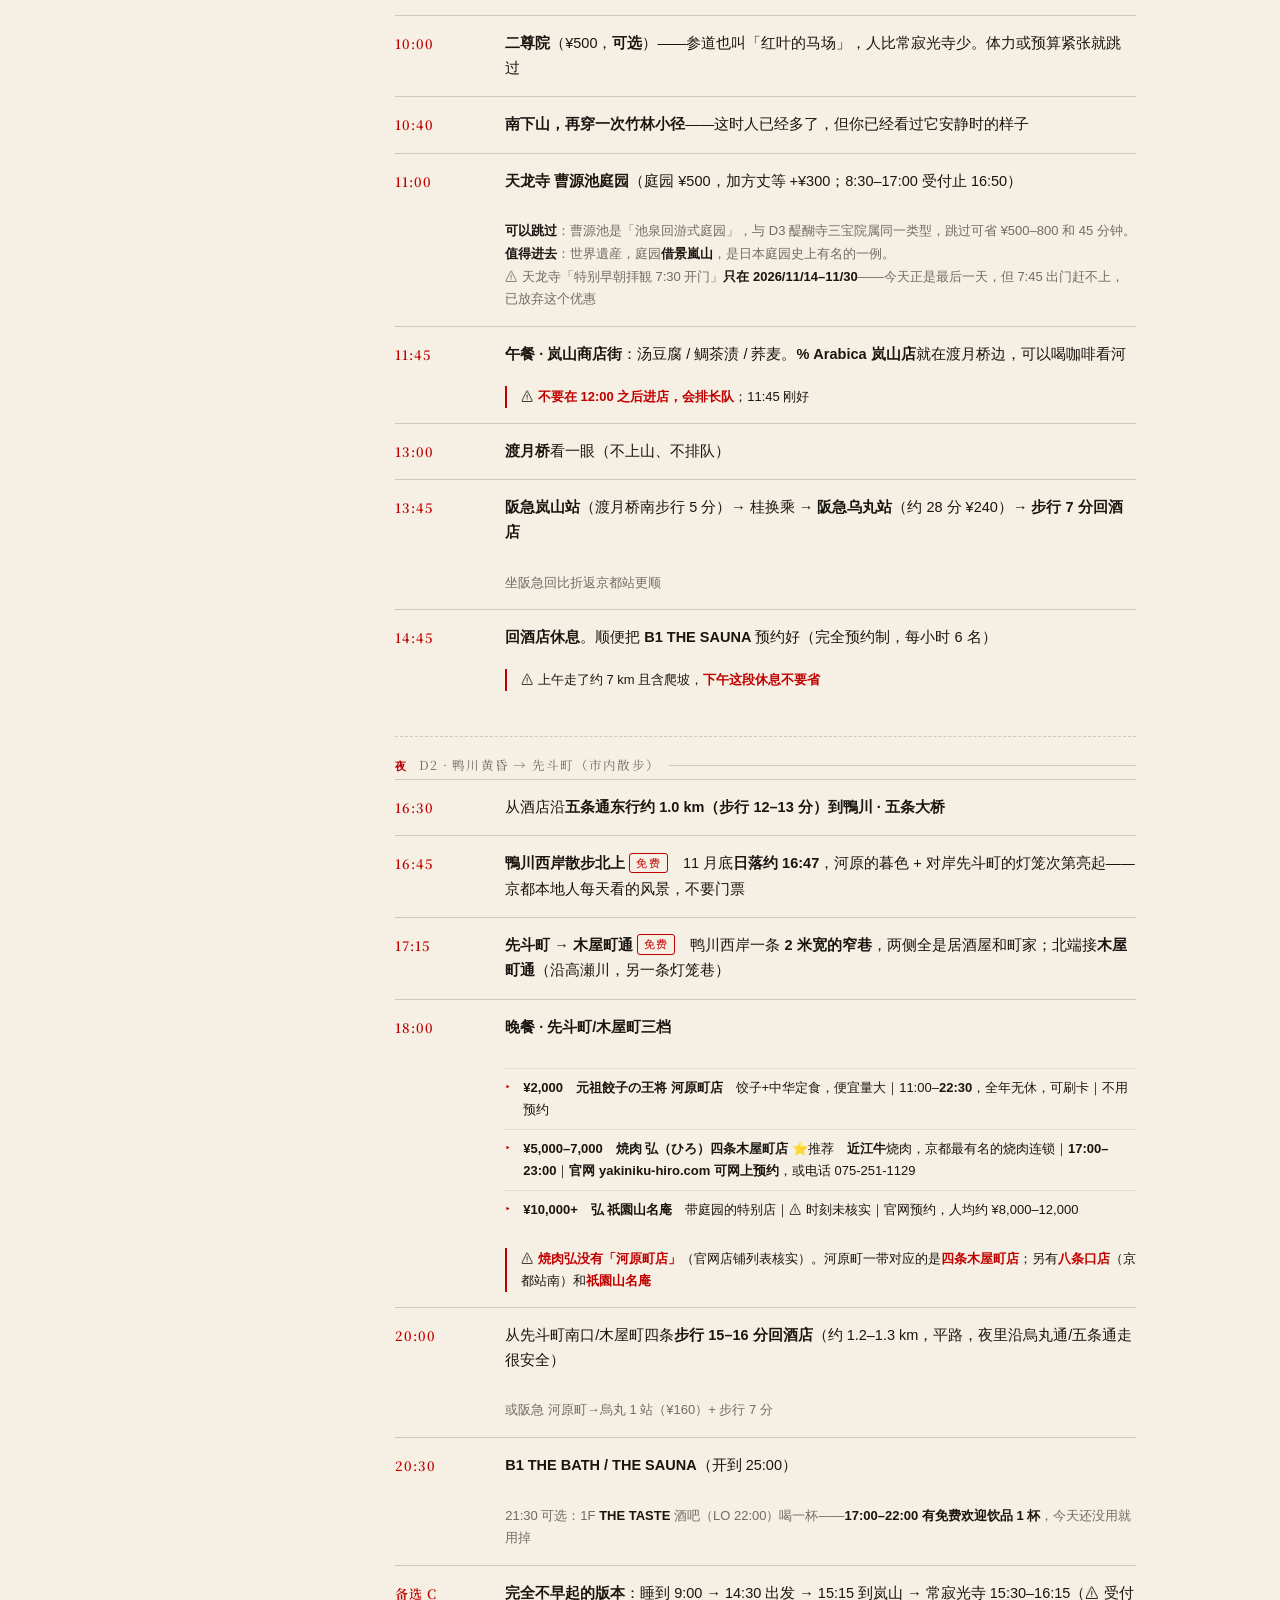
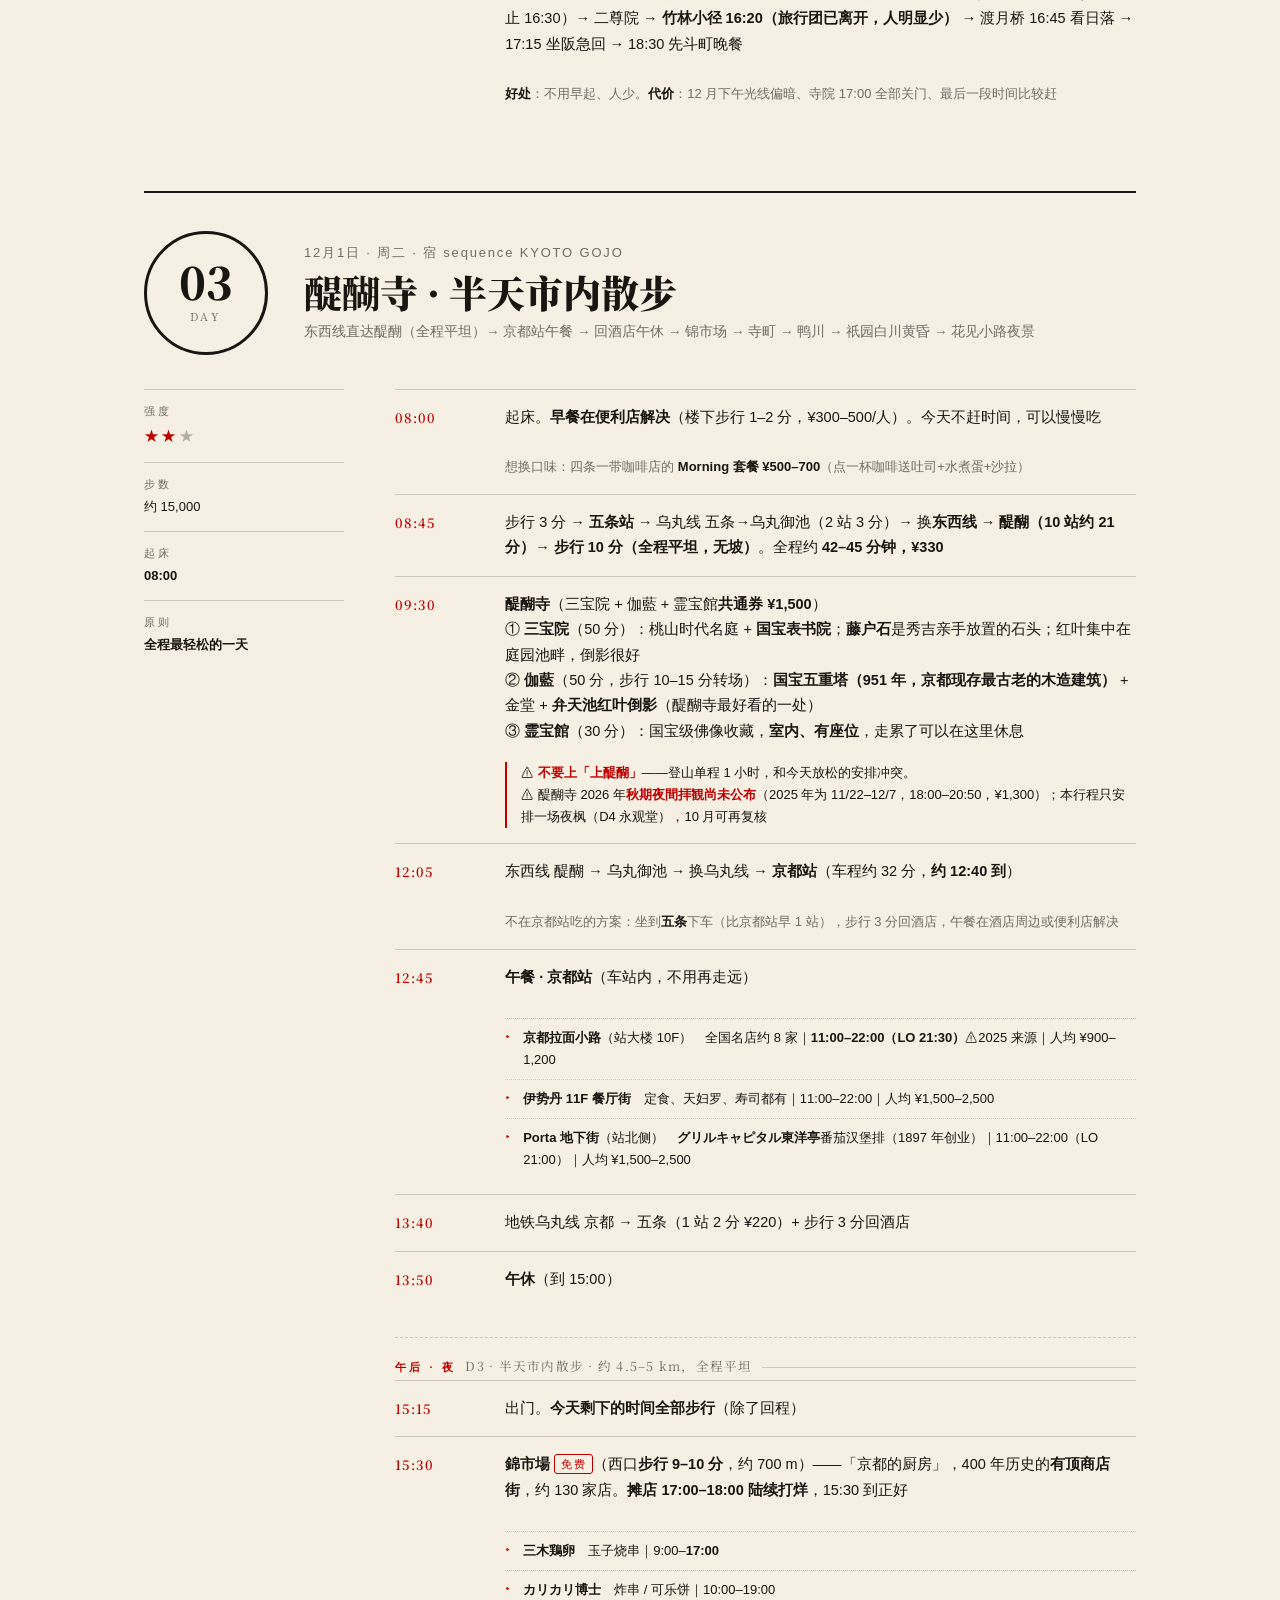
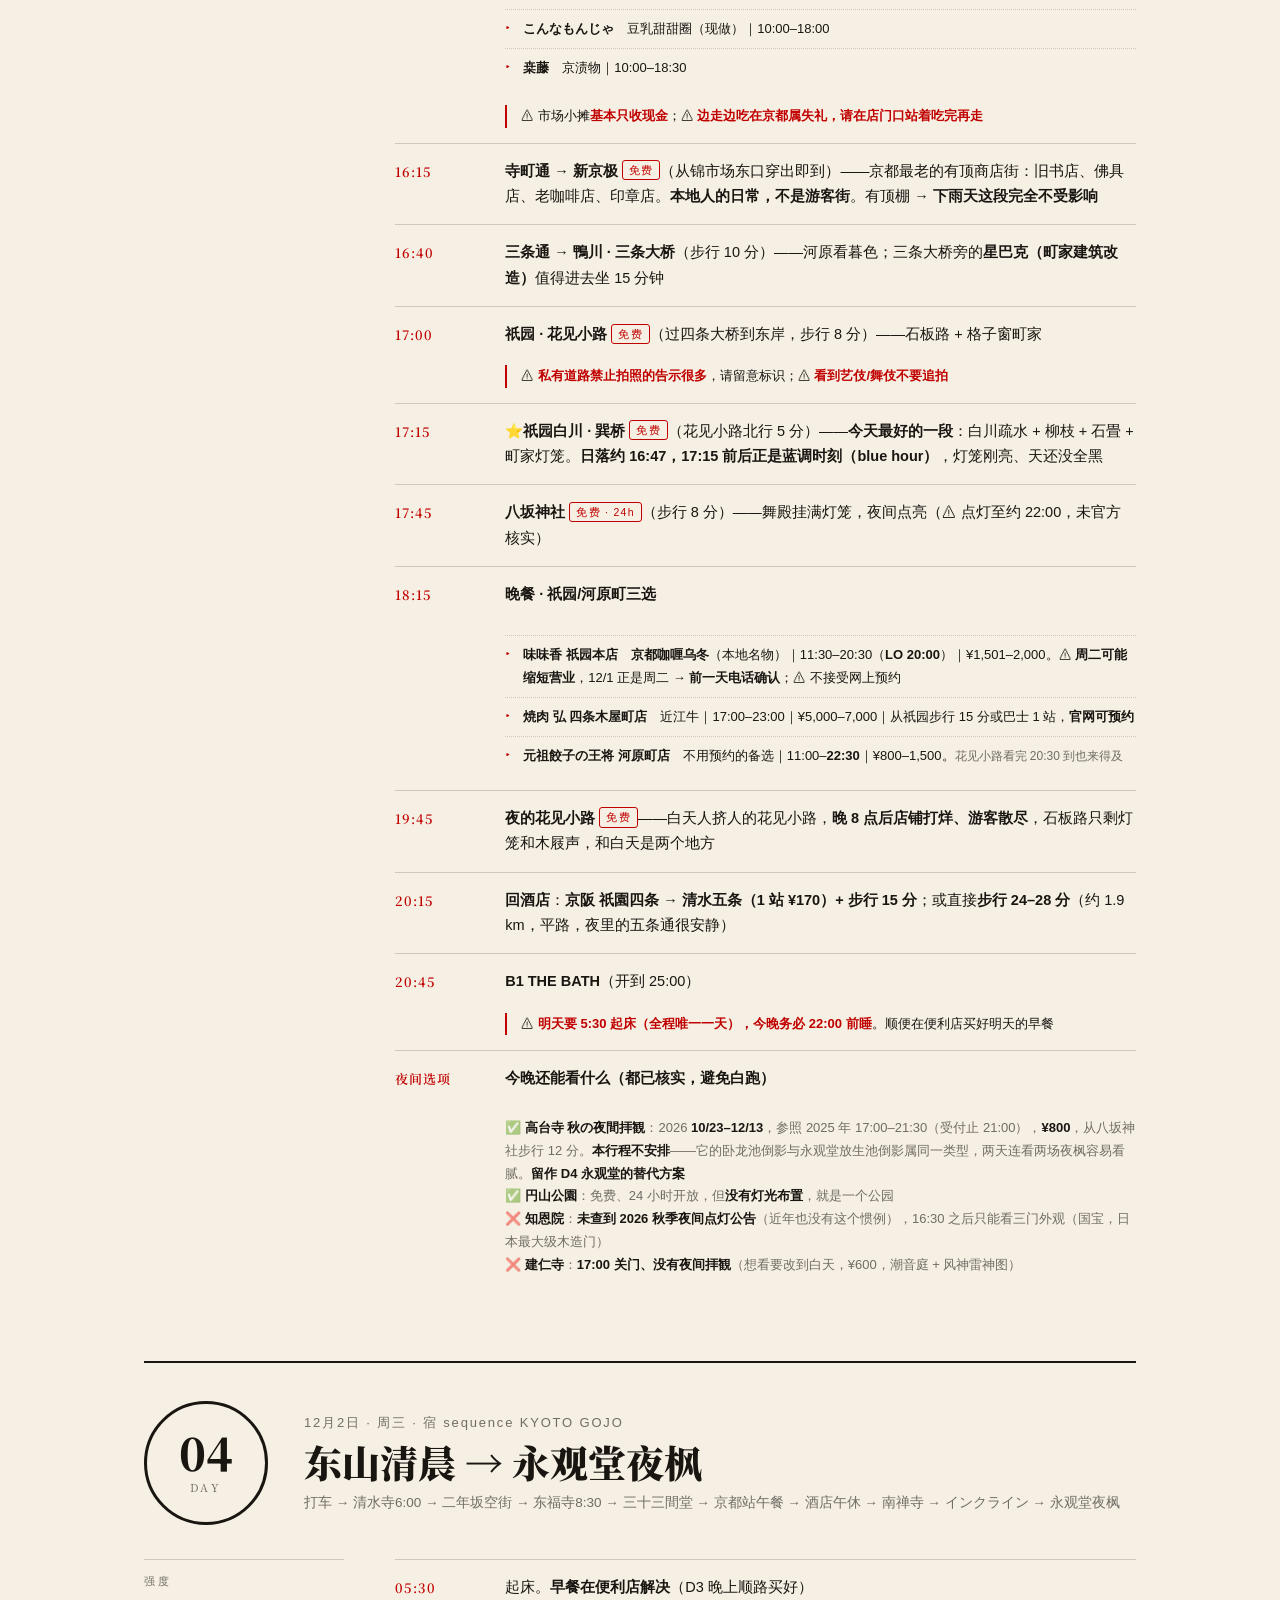
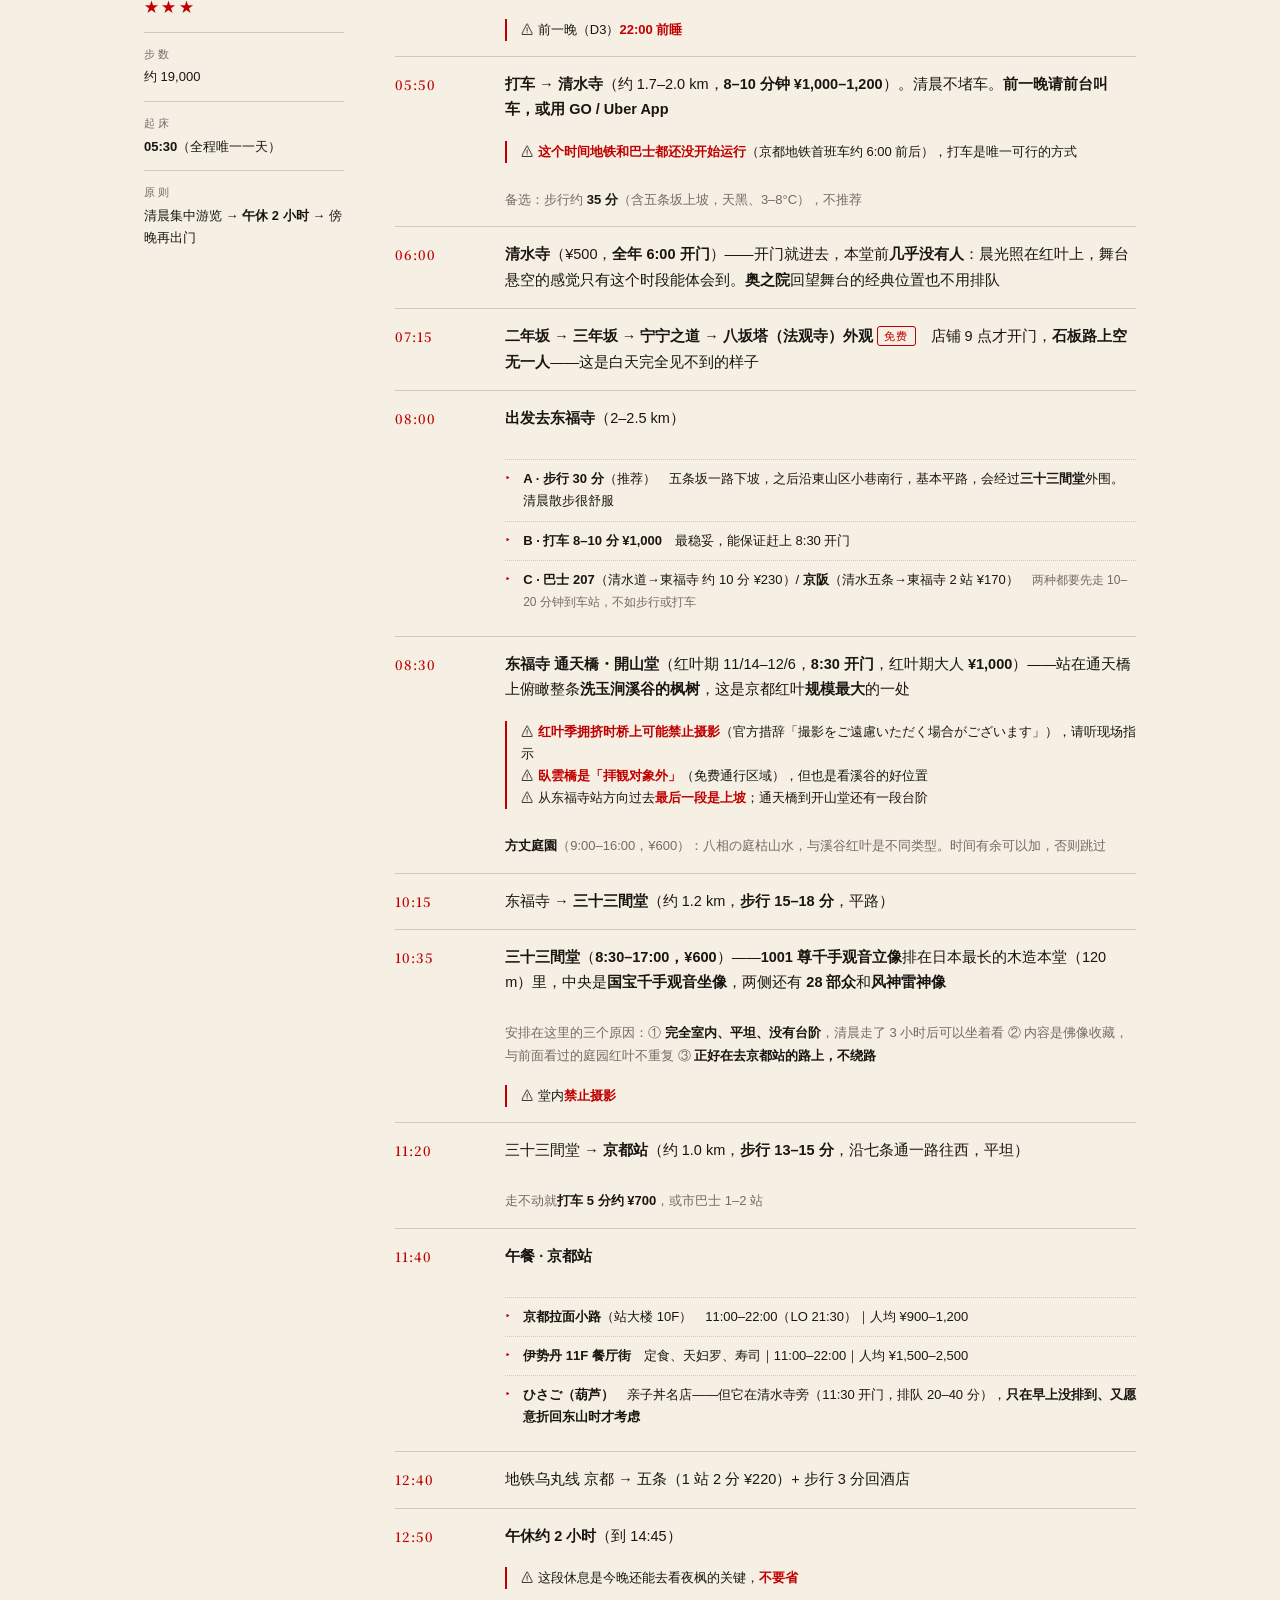
==== commit 299face1: "改版：去掉版本字样与选点理由章节，改为便利店早餐、行李随身带并在奈良站寄存 - 删除顶部版本 banner 与页脚 V1 对照链接，正文不再出现任何版本号 - 删除「为什么只剩 6 个点」整章（选点表" ====
--- a/kansai-momiji-2026-v2/index.html
+++ b/kansai-momiji-2026-v2/index.html
@@ -3,8 +3,8 @@
 <head>
 <meta charset="UTF-8">
 <meta name="viewport" content="width=device-width, initial-scale=1.0">
-<title>紅葉狩 V4 · 少而深版｜关西红叶季七日 2026.11.29–12.5</title>
-<meta name="description" content="两人 · 京都4晚（sequence KYOTO GOJO）+ 大阪2晚（阪急 RESPIRE）· V4 少而深版：京都只留 6 个各有唯一性的点 + 半天纯市内漫步，早起日从 4 天减到 2 天，D1–D6 每晚都有具体安排，奈良改为近铁进站 + 宅急便寄行李。">
+<title>紅葉狩｜关西红叶季七日 2026.11.29–12.5</title>
+<meta name="description" content="两人关西红叶七日：京都 4 晚（sequence KYOTO GOJO，地铁五条站步行 3 分）+ 奈良半日 + 大阪 2 晚（阪急 RESPIRE，JR 大阪站步行 3 分）。含逐日时刻、交通用时与车费、门票价格、每晚餐厅与回程路线、行李寄存方案、体力分配与雨天备案。">
 <link rel="preconnect" href="https://fonts.googleapis.com">
 <link rel="preconnect" href="https://fonts.gstatic.com" crossorigin>
 <link href="https://fonts.googleapis.com/css2?family=Noto+Serif+SC:wght@400;600;900&display=swap" rel="stylesheet">
@@ -36,21 +36,6 @@
   ::selection{background:var(--aka);color:var(--paper)}
   a{color:inherit;text-decoration:none}
 
-  /* ---------- version banner ---------- */
-  .ver-banner{
-    position:fixed;top:0;left:0;right:0;z-index:60;
-    background:var(--ink);color:var(--paper);
-    display:flex;justify-content:center;align-items:center;gap:1.2em;
-    padding:8px 16px;font-size:12.5px;letter-spacing:.08em;
-  }
-  .ver-banner b{color:#ffb3b3;font-weight:600}
-  .ver-banner a{
-    border:1px solid rgba(246,239,227,.4);border-radius:99px;
-    padding:2px 14px;transition:background .3s var(--ease),color .3s var(--ease);
-    white-space:nowrap;
-  }
-  .ver-banner a:hover{background:var(--paper);color:var(--ink)}
-
   /* ---------- reveal on scroll ---------- */
   .rv{opacity:0;transform:translateY(34px);transition:opacity 1s var(--ease),transform 1s var(--ease)}
   .rv.in{opacity:1;transform:none}
@@ -167,15 +152,9 @@
   .compare .win{color:var(--aka);font-weight:600}
   .access td:first-child{white-space:nowrap;font-weight:600}
   .access td:last-child{text-align:right;color:var(--ink-60);font-size:13px}
-  .verdict td:first-child{white-space:nowrap;font-weight:600}
-  .verdict .yes{color:var(--aka);font-weight:600;white-space:nowrap}
-  .verdict .maybe{color:var(--ink-60);font-weight:600;white-space:nowrap}
-  .points td:first-child{font-family:var(--serif);font-weight:600;white-space:nowrap}
-  .points td:last-child{white-space:nowrap;color:var(--ink-60);font-size:13px;text-align:right}
-
-  /* ---------- wake-up compare ---------- */
-  .wake td:nth-child(2),.wake td:nth-child(3),.wake td:nth-child(4){text-align:center;white-space:nowrap;font-variant-numeric:tabular-nums}
-  .wake .old{color:var(--ink-30);text-decoration:line-through}
+
+  /* ---------- wake-up table ---------- */
+  .wake td:nth-child(2),.wake td:nth-child(3){text-align:center;white-space:nowrap;font-variant-numeric:tabular-nums}
   .wake .new{font-family:var(--serif);font-weight:600;color:var(--aka)}
   .wake td:first-child{white-space:nowrap;font-weight:600}
 
@@ -314,7 +293,6 @@
   @keyframes sway{0%,100%{transform:rotate(-9deg)}50%{transform:rotate(9deg)}}
 
   @media (max-width:760px){
-    .ver-banner{font-size:11px;gap:.8em}
     .day-body{grid-template-columns:1fr}
     .day-side{display:grid;grid-template-columns:repeat(3,1fr);gap:0 16px}
     .cols{grid-template-columns:1fr}
@@ -326,18 +304,13 @@
     td{padding:12px 8px 12px 0}
   }
   @media print{
-    .daynav,.ver-banner{display:none}
+    .daynav{display:none}
     .rv{opacity:1;transform:none}
     body{background:#fff}
   }
 </style>
 </head>
 <body>
-
-<div class="ver-banner">
-  <span>当前为 <b>V4.0 · 少而深版</b>（换酒店 sequence KYOTO GOJO · 晚晚有安排 · 早起日 4→2）</span>
-  <a href="../kansai-momiji-2026/">对比 V1 · 大阪先行版 →</a>
-</div>
 
 <!-- ======================= HERO ======================= -->
 <header class="hero" id="top">
@@ -348,25 +321,24 @@
     <span class="l1">紅葉</span>
     <span class="l2">狩り</span>
   </h1>
-  <div class="hero-circle">六景</div>
+  <div class="hero-circle">七日</div>
   <div class="hero-meta rv in">
     <div><span class="k">Dates · 日期</span><strong>2026.11.29 — 12.05</strong></div>
     <div><span class="k">Route · 路线</span><strong>京都 4 晚 → 奈良 → 大阪 2 晚</strong></div>
     <div><span class="k">Stay · 酒店</span><strong>sequence KYOTO GOJO / 阪急 RESPIRE</strong></div>
     <div><span class="k">Who · 人数</span><strong>两人</strong></div>
-    <div><span class="k">Theme · 主线</span><strong>少而深 · 京都只留 6 个点</strong></div>
+    <div><span class="k">Pace · 节奏</span><strong>每天中午回酒店休息</strong></div>
   </div>
   <div class="hero-flights rv in rv-d1">
     <span><b>去程 11/29</b>　春秋 9C6565 · 10:45 浦东T2 → 14:00 关西T2</span>
     <span><b>返程 12/05</b>　春秋 9C6566 · 15:00 关西T2 → 16:50 浦东T2</span>
     <span>⚠ 春秋在关西机场 T2，往返预留 T1⇄T2 摆渡 10–15 分钟</span>
-    <span>📅 本页所有时刻·票价已按 <b>2026-09-19 各寺官方公告</b>核对</span>
+    <span>📅 时刻与票价按 <b>2026-09-19 各寺官方公告</b>核对，标 ⚠ 项行前请复核</span>
   </div>
 </header>
 
 <!-- ======================= FIXED DAY NAV ======================= -->
 <nav class="daynav" id="daynav">
-  <a href="#why"><small>Pick</small>選</a>
   <a href="#prep"><small>Prep</small>備</a>
   <a href="#hotel"><small>Stay</small>宿</a>
   <a href="#d1"><small>11/29</small>D1</a>
@@ -376,125 +348,31 @@
   <a href="#d5"><small>12/03</small>D5</a>
   <a href="#d6"><small>12/04</small>D6</a>
   <a href="#d7"><small>12/05</small>D7</a>
+  <a href="#nara"><small>Nara</small>奈良</a>
+  <a href="#stamina"><small>Pace</small>節奏</a>
   <a href="#food"><small>Eat</small>食</a>
   <a href="#budget"><small>Cost</small>算</a>
 </nav>
 
 <main>
-<!-- ======================= 选点判定 ======================= -->
-<section id="why">
-  <div class="sec-label rv">Selection<span>選点</span></div>
-  <h2 class="sec-title rv">为什么京都只剩 6 个点</h2>
-  <p class="sec-note rv">V2.1 的京都塞了 <b>13+ 个景点</b>，问题不是数量而是两件事：<b>类别重复</b>（一口气看了 5 个「寺庙＋红叶庭园」）和<b>动线发散</b>（洛北・岚山・东山・宇治四个方向来回横跳，每天 1–2 小时耗在路上）。V4 只保留一条筛选标准——<b>每个点必须提供一种别处没有的东西</b>。于是京都剩 6 个景 + 半天纯市内漫步，<b>早起日从 4 天减到 2 天</b>，峰值步数 22,000 → 19,000。</p>
-
-  <table class="points rv">
-    <thead><tr><th style="width:130px">点</th><th>唯一性（别处给不了的）</th><th style="text-align:right">类别</th></tr></thead>
-    <tbody>
-      <tr><td>岚山</td><td>竹林小径 + 奥嵯峨山坡红叶寺 + 保津川渡月桥——<b>全程唯一的自然山水类</b>，不是庭园</td><td>山·竹林·溪谷</td></tr>
-      <tr><td>醍醐寺</td><td>国宝五重塔（<b>951 年，京都现存最古木造建筑</b>）+ 桃山时代三宝院庭园；<b>红叶季人流只有市中心名所的零头</b></td><td>深山古寺·静谧</td></tr>
-      <tr><td>清水寺<span class="free">清晨</span></td><td>悬空舞台浮在红叶海上；<b>全年 6:00 开门</b>，清晨连带 7:15 的二年坂・三年坂空街</td><td>舞台建筑·俯瞰</td></tr>
-      <tr><td>东福寺</td><td>通天橋俯瞰整条洗玉涧溪谷的枫海，<b>京都红叶规模第一，无替代品</b></td><td>溪谷枫海</td></tr>
-      <tr><td>南禅寺<span class="free">境内免费</span></td><td>明治 21 年（1888）红砖水路阁穿过 17 世纪禅寺，<b>桥上是水道、桥下是步道</b>——京都唯一无二</td><td>红砖水路阁</td></tr>
-      <tr><td>永观堂<span class="free">夜</span></td><td>「もみじの永観堂」放生池倒影 + 池畔约 3,000 株红叶 + 山上多宝塔打灯，<b>京都夜枫天花板</b></td><td>夜枫倒影</td></tr>
-    </tbody>
-  </table>
-  <p class="opt rv" style="margin-top:14px">另加<b>三十三間堂</b>（1001 尊千手观音立像，室内平坦）——它正好在 D4 从东福寺走回酒店的路上，填补 40 分钟空隙，且与前面所有「庭园＋红叶」毫无重复。</p>
-
-  <h4 class="sub-title rv" style="margin-top:64px">你提的 5 个景点：逐一判定<small>Verdict</small></h4>
-  <table class="verdict rv">
-    <thead><tr><th style="width:110px">景点</th><th style="width:130px">判定</th><th>理由与 2026 实况</th></tr></thead>
-    <tbody>
-      <tr>
-        <td>永观堂夜枫</td><td class="yes">✅ 必去 · 压轴</td>
-        <td>京都夜枫第一名，没有争议。2026 展期 <b>11/20–12/6，17:30–20:30（受付止 20:30），¥1,000 现金</b>。<br>⚠ 日间票与夜间票<b>分开、需出场再入</b> → 只看夜场，省 ¥1,000，且放生池倒影夜里更好看。</td>
-      </tr>
-      <tr>
-        <td>东福寺</td><td class="yes">✅ 必去</td>
-        <td>红叶期 11/14–12/6，通天橋・開山堂 <b>8:30 开门</b>（不是 7:30 也不是 9:00），红叶期大人 <b>¥1,000</b>。方丈庭園 9:00–16:00 ¥600。<b>无夜枫</b>，只能白天看 → 必须抢开门第一批。<br>⚠ 拥挤时桥上可能禁止摄影；臥雲橋是「拝観对象外」但也是看溪谷的好位置。</td>
-      </tr>
-      <tr>
-        <td>清水寺</td><td class="yes">✅ 必去 · 只推荐清晨 6:00 场</td>
-        <td>全年 <b>6:00–18:00，¥500</b>——这是它相对其他名所的最大优势。9 点以后＝五条坂上坡 + 人潮 + 排队，体验掉一个档次。<b>清晨场是全程性价比最高的一次早起</b>，还顺带收掉二年坂・三年坂的空街。<br>⚠ 2026 夜間特別拝観有两个官方页面互相矛盾（11/21–11/30 vs 11/22–12/7），本页不依赖它。</td>
-      </tr>
-      <tr>
-        <td>南禅寺</td><td class="yes">✅ 保留 · 零成本顺路</td>
-        <td><b>境内与水路阁完全免费</b>；蹴上站步行 10 分（经ねじりまんぽ），离永观堂只有 10–15 分钟步程——等夜枫开门的那 1 小时正好用在这里。三门 ¥600 / 方丈庭園 ¥600 可选。<br>⚠ <b>12 月起 8:40–16:30，受付止 16:10</b> → 必须安排在下午早段。</td>
-      </tr>
-      <tr>
-        <td>醍醐寺</td><td class="maybe">⚠ 值得去<br>但唯一可砍</td>
-        <td><b>可砍的理由</b>：最远（新酒店门到门 42–45 分）＋ 共通券 <b>¥1,500</b> 偏贵 ＋ 红叶量级不如东福寺。<br><b>保留的理由</b>：① 国宝五重塔（951 年）② 三宝院桃山名庭、表书院国宝 ③ <b>红叶季人流极少</b>，是唯一能安静看红叶的地方 ④ 与南禅寺・永观堂同在东西线上，边际交通成本只有 6 站地铁。<br><b>结论：去，只给上午 2.5 小时，买共通券，不上「上醍醐」（登山单程 1 小时）。</b></td>
-      </tr>
-    </tbody>
-  </table>
-
-  <div class="cols rv" style="margin-top:56px">
-    <div>
-      <h4>砍掉的 7 项<small>Cut</small></h4>
-      <ul class="tick cross">
-        <li><b>琉璃光院</b>　❌ <b>硬性去不了</b>：2026 秋季改为往复明信片<b>抽选制</b>，申请截止 <b>8/20（已过）</b>，9/25 开票。唯一机会是开票后盯退票释放</li>
-        <li><b>贵船神社</b>　见顷 11 月上中旬，11/30 去大概率已过峰；单程 1 小时＋下车还要转巴士或爬坡 30 分</li>
-        <li><b>叡电红叶隧道</b>　依附贵船线，单独坐一段往返意义不大</li>
-        <li><b>高台寺（日间）</b>　卧龙池倒影与永观堂放生池倒影<b>同类</b>。夜枫（10/23–12/13，¥800）留作 D4 备份</li>
-        <li><b>伏见稻荷</b>　不是红叶景点，千本鸟居人潮极重，且唯一的清晨时段已给了清水寺</li>
-        <li><b>宇治 / 平等院</b>　凤凰堂属「再看一个庭园」，却是 D5 多出一次行李寄存、多一次上下车的唯一原因。抹茶在京都站中村藤吉可补</li>
-        <li><b>嵯峨野小火车</b>　降级为低优先可选：11/1 抢票、25 分钟车程会吃掉岚山整个下午</li>
-      </ul>
-    </div>
-    <div>
-      <h4>免费的好东西<small>Free</small></h4>
-      <ul class="tick">
-        <li><b>竹林小径</b>　公共道路，24 小时开放</li>
-        <li><b>二年坂・三年坂清晨空街</b>　6:00–8:00 独有，店铺未开时的石板路才是它本来的样子</li>
-        <li><b>蹴上インクライン</b>　废弃船舶铁道斜坡＋两侧红叶隧道</li>
-        <li><b>ねじりまんぽ</b>　蹴上站出口的明治螺旋砌砖隧道</li>
-        <li><b>祇园白川・巽桥黄昏</b>　白川疏水＋柳枝＋石畳＋町家灯笼，日落 16:47 的蓝调时刻</li>
-        <li><b>夜的花见小路</b>　晚 8 点后店铺打烊、游客散尽</li>
-        <li><b>锦市场 / 寺町通 / 新京极</b>　有顶商店街，400 年历史</li>
-        <li><b>先斗町 / 木屋町通</b>　鸭川西岸 2 米宽灯笼窄巷</li>
-        <li><b>八坂神社・円山公園</b>　免费 24h，舞殿灯笼夜间点亮</li>
-        <li><b>奈良公园・兴福寺外观・春日大社参道</b>　喂鹿本身免费（鹿仙贝 ¥200）</li>
-        <li><b>京都站大楼大階段灯光秀</b>　17:00–22:00 每 30 分一场 × 5 分；空中径路 Skyway 10:00–22:00</li>
-        <li><b>法善寺横丁・水挂不动尊</b>　大阪石板路小巷，苔藓覆盖的不动明王</li>
-      </ul>
-    </div>
-  </div>
-
-  <div class="rv">
-    <h4 class="sub-title" style="margin-top:64px">三条动线，各自独立不打架<small>Routing</small></h4>
-    <div class="route-diagram">D2  西北线   酒店 ─3分→ 五条 ─乌丸线1站→ 京都 ─JR16分→ 嵯峨岚山
-             回程  阪急岚山 ─28分→ 阪急乌丸 ─7分→ 酒店
-
-D3  东南线   酒店 ─3分→ 五条 ─乌丸线2站→ 乌丸御池 ─东西线10站→ 醍醐 ─10分(平坦)
-             下午  全程步行（锦市场→寺町→鸭川→祇园）回程 京阪1站+步行15分
-
-D4  东山线   酒店 ─打车8分→ 清水寺6:00 ─步行下坡30分→ 东福寺8:30
-             ─步行15分→ 三十三間堂 ─步行19分→ 酒店午休
-             ─地铁→ 蹴上（南禅寺 → インクライン → 永观堂夜枫）</div>
-    <p class="opt" style="margin-top:14px"><b>关键发现</b>：醍醐寺（D3）・南禅寺・永观堂（D4）都在地铁<b>东西线</b>上——从乌丸御池出发，<b>醍醐 10 站直达、蹴上 4 站直达</b>，两天都是<b>0 巴士、0 换乘（除乌丸御池一次）、0 爬坡</b>；两者之间也可直达（醍醐→蹴上 6 站 14 分 ¥290）。这是 V4 能把京都排松的主要技术原因。</p>
-    <p class="opt"><b>2026 红叶偏晚</b>：Weathernews 第 1 回预测京都见顷 <b>12/11</b>（比平年晚约 6 天）→ 11/29–12/5 大概是七分级～见顷，<b>不存在「过季」风险</b>。所以排序逻辑从 V2 的「防凋谢」改成了 <b>「防人流」</b>。</p>
-  </div>
-</section>
-
-<div class="divider-leaf rv"><svg viewBox="0 0 100 100" fill="currentColor"><path d="M50 96 L46 70 L20 88 L30 62 L4 64 L24 48 L6 34 L32 38 L26 10 L44 30 L50 2 L56 30 L74 10 L68 38 L94 34 L76 48 L96 64 L70 62 L80 88 L54 70 Z"/></svg></div>
-
 <!-- ======================= 行前 & 时间轴 ======================= -->
 <section id="prep">
   <div class="sec-label rv">Before Departure<span>行前</span></div>
-  <h2 class="sec-title rv">待办时间轴（按今天 9/19 的现状重写）</h2>
-  <p class="sec-note rv">好消息：<b>V4 全程需要「抢」的东西是 0 个</b>。夜枫门票（东寺／永观堂／高台寺／清水寺）全部现场买、现金付、无预约制；琉璃光院已抽选截止，不再指望；小火车已降级为可选。剩下最紧的是<b>签证</b>——距出发只剩 10 周。</p>
+  <h2 class="sec-title rv">行前待办时间轴</h2>
+  <p class="sec-note rv"><b>全程没有需要提前抢的票。</b>夜枫门票（东寺／永观堂／高台寺）都是现场买、现金付、不接受预约；琉璃光院 2026 秋季改为抽选制、申请已于 8/20 截止，本行程不安排；嵯峨野小火车为可选项目，不坐不影响任何一天。<b>时间最紧的是签证</b>——距出发约 10 周。</p>
   <table class="rv">
     <thead><tr><th style="width:140px">时间</th><th>动作</th></tr></thead>
     <tbody>
       <tr><td class="when">立刻 · 9 月内</td><td><b>签证</b>。审核 5–10 个工作日，<b>这周就交给代办</b>。材料：护照（有效期 6 个月+2 页空白）、白底 3.5×4.5cm 照、申请表、身份证+户口本页、在职证明、资产证明（年收 10 万+流水 或 10 万存款证明；一人达标可带配偶）。<b>2026/7/1 起签证费从 ¥3,000 涨至 ¥15,000</b>，加代办约 ¥900–1,200/人<span class="src">指定旅行社 / 代办机构</span></td></tr>
-      <tr><td class="when">立刻</td><td><b>确认 sequence KYOTO GOJO 预订状态</b>。じゃらん实查 2026-11-29 入住 3 晚 2 人：无早 Twin/Queen 合计约 <b>¥118,446（约 ¥39,500/晚）</b>，含早 ¥131,988，<b>只剩 2 间（空室わずか）</b>。红叶季京都房价极高且会售罄——还没订请立刻订；已订请确认<b>可免费取消</b>直到出签<span class="src">官网 sequencehotels.com/kyoto-gojo / じゃらん / 一休 / Booking</span></td></tr>
-      <tr><td class="when">9/25</td><td><b>琉璃光院开票</b>。2026 秋期是往復はがき抽选制，申请已于 8/20 截止，<b>你已错过</b>。开票后可盯官网的取消释放／第二轮预约——但<b>不要把它算进行程</b>，V4 已按「去不了」重排<span class="src">rurikoin.komyoji.com（⚠ 该站对部分访问返回 403，用浏览器直接开）</span></td></tr>
+      <tr><td class="when">立刻</td><td><b>确认 sequence KYOTO GOJO 预订状态</b>。じゃらん实查 2026-11-29 入住 3 晚 2 人：无早 Twin/Queen 合计约 <b>¥118,446（约 ¥39,500/晚）</b>，<b>只剩 2 间（空室わずか）</b>。红叶季京都房价高且容易售罄——还没订请立刻订；已订请确认<b>可免费取消</b>直到出签<span class="src">官网 sequencehotels.com/kyoto-gojo / じゃらん / 一休 / Booking</span></td></tr>
+      <tr><td class="when">9/25</td><td><b>琉璃光院开票</b>。2026 秋期是往復はがき抽选制，申请已于 8/20 截止。开票后官网可能放出取消名额或第二轮预约，<b>但本行程不安排琉璃光院</b>，抢不到也不影响任何一天<span class="src">rurikoin.komyoji.com（⚠ 该站对部分访问返回 403，用浏览器直接开）</span></td></tr>
       <tr><td class="when">10 月</td><td>① <b>核对 2026 夜枫日程</b>：永观堂 ✅11/20–12/6 ¥1,000｜东寺 ✅10/31–12/13 ¥1,000｜高台寺 ✅10/23–12/13 ¥800｜<b>醍醐寺秋期夜間拝観尚未公布</b><br>② <b>复核清水寺夜枫日期</b>（两个官方页面矛盾：11/21–11/30 vs 11/22–12/7）<br>③ 关注 <b>Weathernews 第 2/3 回红叶预测</b>（第 1 回预测京都见顷 12/11；若后续修正为更晚，D2/D3/D4 顺序可微调）<span class="src">各寺官网 / n-kishou.com</span></td></tr>
       <tr><td class="when">11 月初<br>提前 2–4 周</td><td><b>餐厅订位</b>：焼肉<b>弘 四条木屋町店</b>（D2 或 D4 晚）｜<b>かに道楽 道頓堀本店</b>（D5 晚）｜<b>味味香祇园</b>（D3 晚，⚠ 周二可能缩短营业，电话确认）｜<b>夫婦善哉</b>（D5，⚠ 周四是否营业，电话确认）<span class="src">yakiniku-hiro.com / kani-honga.com / Hot Pepper / Tabelog</span></td></tr>
-      <tr><td class="when">11/01</td><td><b>嵯峨野小火车放票</b>（乘车前 30 天）。<b>不抢完全不影响行程</b>；若还想坐：¥880 单程，1 号车厢提前 30 天、2–4 号提前 10 天（11/21），5 号「富贵号」只当天现场卖<span class="src">sagano-kanko.co.jp（只认国际信用卡）或 Klook/KKday 代购（贵 2–3 倍）</span></td></tr>
-      <tr><td class="when">11 月中</td><td>① 手机开 <b>Suica / ICOCA</b>（Apple Pay 最方便），充 ¥5,000 起<br>② 备<b>现金 ¥30,000–50,000/人</b>（寺院门票・夜枫・锦市场小摊・新梅田食道街<b>只收现金</b>）<br>③ ⚠ <b>酒店内不收现金</b>，所以<b>信用卡 / Alipay / 微信 / PayPay 至少一种要能用</b><br>④ 装 App：Google Maps・换乘案内（或 NAVITIME）・Tabelog・<b>GO（打车）</b>・Hot Pepper<span class="src">–</span></td></tr>
-      <tr><td class="when">出发前 3 天</td><td>打印往返机票订单、全程酒店订单、简单行程单（海关抽查用）。<b>宅急便收件地址写成日文打印一张</b>（阪急レスパイア大阪 + 你的名字 + 12/4 到着希望），D5 早上交前台时直接用<span class="src">–</span></td></tr>
+      <tr><td class="when">11/01</td><td><b>嵯峨野小火车放票</b>（乘车前 30 天）。<b>不坐完全不影响行程</b>；若还想坐：¥880 单程，1 号车厢提前 30 天、2–4 号提前 10 天（11/21），5 号「富贵号」只当天现场卖<span class="src">sagano-kanko.co.jp（只认国际信用卡）或 Klook/KKday 代购（贵 2–3 倍）</span></td></tr>
+      <tr><td class="when">11 月中</td><td>① 手机开 <b>Suica / ICOCA</b>（Apple Pay 最方便），充 ¥5,000 起<br>② 备<b>现金 ¥30,000–50,000/人</b>（寺院门票・夜枫・锦市场小摊・新梅田食道街<b>只收现金</b>）<br>③ ⚠ <b>京都酒店内不收现金</b>，所以<b>信用卡 / Alipay / 微信 / PayPay 至少一种要能用</b><br>④ 装 App：Google Maps・换乘案内（或 NAVITIME）・Tabelog・<b>GO（打车）</b>・Hot Pepper<span class="src">–</span></td></tr>
+      <tr><td class="when">出发前 3 天</td><td>打印往返机票订单、全程酒店订单、简单行程单（海关抽查用）。<b>两家酒店的日文地址各打印一张</b>——D4 清晨打车、以及 D5 在车站办理行李寄存时需要出示<span class="src">–</span></td></tr>
       <tr><td class="when">出发前 1 天</td><td><b>Visit Japan Web</b> 填写并截图 QR 码（一人一码，最晚入境前 6 小时）。关西机场可扫脸自助通关，省约 1 小时排队<span class="src">vjw.digital.go.jp</span></td></tr>
-      <tr><td class="when">11/29<br>入住当晚</td><td>⚠ 到前台问三件事：① <b>12/3 宅急便寄大阪的截单时间</b>（官网未公布）② <b>B1 THE BATH 今晚男女哪边</b>（每日轮换）③ <b>THE SAUNA 预约</b>（完全预约制，每小时 6 名）<span class="src">sequence KYOTO GOJO · 075-353-0031</span></td></tr>
+      <tr><td class="when">11/29<br>入住当晚</td><td>到前台问两件事：① <b>今晚 B1 THE BATH 是男汤还是女汤</b>（每日轮换）② <b>THE SAUNA 预约</b>（完全预约制，每小时 6 名）<span class="src">sequence KYOTO GOJO · 075-353-0031</span></td></tr>
     </tbody>
   </table>
 
@@ -513,10 +391,10 @@
       <h4>支付 · 穿搭<small>Kit</small></h4>
       <ul class="tick">
         <li>手机绑 <b>Suica / ICOCA</b>（Apple Pay 直接开卡）；备 ¥30,000–50,000 现金/人——寺院、夜枫、锦市场小摊只收现金</li>
-        <li>⚠ <b>sequence KYOTO GOJO 全馆不收现金、也不收交通 IC</b>：房费、早餐、酒吧、洗衣、宅急便寄件都只能刷卡 / Alipay / 微信 / PayPay / LINE Pay</li>
+        <li>⚠ <b>sequence KYOTO GOJO 全馆不收现金、也不收交通 IC</b>：房费、餐厅、酒吧、洗衣都只能刷卡 / Alipay / 微信 / PayPay / LINE Pay</li>
         <li>带一张 Visa/Master：部分预约网站不支持银联</li>
-        <li>11 月底–12 月初京都白天 8–17°C、早晚 3–8°C：洋葱式穿衣 + <b>围巾手套暖宝宝</b>（夜枫要户外站 1.5 小时以上，D6 空中庭园是露天观景台）</li>
-        <li><b>舒服的步行鞋</b>：每天 1.3–1.9 万步；常寂光寺・东福寺・永观堂多宝塔都有台阶坡道。别穿红橙黄——会和红叶融为一体，米白 / 藏蓝 / 墨绿出片</li>
+        <li>11 月底–12 月初京都白天 8–17°C、早晚 3–8°C：<b>多层穿搭</b> + 围巾手套暖宝宝（夜枫要在户外站 1.5 小时以上，D6 空中庭园是露天观景台）</li>
+        <li><b>舒服的步行鞋</b>：每天 1.3–1.9 万步；常寂光寺・东福寺・永观堂多宝塔都有台阶和坡道。<b>别穿红橙黄</b>——会和红叶背景混在一起，米白 / 藏蓝 / 墨绿拍出来更清楚</li>
         <li>转换插头不用带（日本两扁脚通用）；充电宝 ≤100Wh 可上飞机；折叠伞</li>
       </ul>
     </div>
@@ -526,18 +404,18 @@
 <!-- ======================= 酒店与交通速查 ======================= -->
 <section id="hotel">
   <div class="sec-label rv">Stay<span>住宿</span></div>
-  <h2 class="sec-title rv">酒店 · 6 条会咬人的规则 · 交通速查</h2>
-  <p class="sec-note rv">京都酒店从「四条乌丸 ROYNET」换成 <b>sequence KYOTO GOJO</b>（三井不动产 sequence 品牌，2020 年开业，208 间客房），位置在<b>烏丸通 × 五条通交叉口西北角</b>，比原来往南约 700 米。这个位移<b>让 D4 变轻松了</b>（离清水寺打车只要 8–10 分、离三十三間堂步行 19 分、离京都站地铁 1 站），<b>但让傍晚变麻烦了</b>（锦市场/先斗町/祇园各远 5–10 分钟，且周边是办公街区、20:30 后几乎没得吃）。</p>
+  <h2 class="sec-title rv">酒店与交通速查</h2>
+  <p class="sec-note rv">京都 4 晚住 <b>sequence KYOTO GOJO</b>（三井不动产 sequence 品牌，2020 年开业，208 间客房），在<b>烏丸通 × 五条通交叉口西北角</b>，地铁乌丸线五条站步行 3 分。大阪 2 晚住 <b>阪急 RESPIRE OSAKA</b>，从 JR 大阪站步行 3 分。两家都<b>不含早餐</b>。京都酒店周边是办公街区，<b>20:30 以后基本没有餐厅</b>，所以晚餐都安排在京都站 / 四条河原町 / 先斗町 / 三条京阪，吃完再坐 1 站地铁或走 15–18 分钟平路回来。</p>
 
   <div class="cols">
     <div class="rv">
       <h4>京都 · 4 晚<small>11/29–12/2</small></h4>
       <ul class="tick">
         <li><b>sequence KYOTO GOJO</b>（シークエンス京都五条）<br>下京区五条烏丸町 409 · 075-353-0031<br>地铁乌丸线「<b>五条</b>」站 <b>2 号出口步行 3 分</b>；「四条」站 6 号出口步行 5 分；阪急「乌丸」站 23 号出口步行 7 分；JR 京都站地铁 1 站 / 步行 15–17 分</li>
-        <li>✅ <b>B1 温浴设施</b>：THE BATH（大浴槽＋岩盘浴）与 THE SAUNA，<b>17:00–25:00 / 6:00–12:00，男女每日轮换</b>。客房<b>只有淋浴没有浴缸</b> → 对每天 1.5 万步的行程这是刚需。⚠ 桑拿<b>完全预约制</b>（每小时 6 名），<b>毛巾要从客房自带</b></li>
-        <li>✅ <b>1F THE TASTE</b>（TRANSIT 运营）：早餐 7:00–12:00｜<b>午餐 12:00–14:00</b>｜咖啡 14:00–17:00｜晚餐&amp;酒吧 17:00–23:00（LO 22:00）。⚠ <b>17:00–22:00 有免费欢迎饮品 1 杯</b>；买 ¥660 随行杯则咖啡无限续</li>
-        <li>⚠ 客房偏小（Queen 19.5㎡ / Medium Queen 22.1㎡ / King·Twin 23.4㎡），两个 24–26 寸箱子摊开会很挤；<b>清扫每 2 天 1 次</b>；面临烏丸通主干道，低层或有车流声；<b>无停车场、无客房服务、无自动贩卖机</b></li>
-        <li>周边：便利店步行 1–2 分；西本願寺步行 15 分、東本願寺 13 分（世界遺産・免费）；<b>⚠ 办公街区，20:30 后几乎没得吃</b></li>
+        <li>✅ <b>B1 温浴设施</b>：THE BATH（大浴槽＋岩盘浴）与 THE SAUNA，<b>17:00–25:00 / 6:00–12:00，男女每日轮换</b>。客房<b>只有淋浴没有浴缸</b>，所以每天走 1.3–1.9 万步之后只能靠这里泡澡。⚠ 桑拿<b>完全预约制</b>（每小时 6 名），<b>毛巾要从客房自带</b></li>
+        <li>✅ <b>1F THE TASTE</b>（TRANSIT 运营）：早餐 7:00–12:00｜午餐 12:00–14:00｜咖啡 14:00–17:00｜晚餐&amp;酒吧 17:00–23:00（LO 22:00）。<b>本行程不在酒店用早餐和午餐</b>（早餐走便利店、午餐在京都站），但 <b>17:00–22:00 有免费欢迎饮品 1 杯</b>，每晚都可以用；买 ¥660 随行杯则咖啡无限续</li>
+        <li>⚠ 客房偏小（Queen 19.5㎡ / Medium Queen 22.1㎡ / King·Twin 23.4㎡），<b>两个 26 寸箱子同时摊开会很挤</b>，建议一个放行李架、一个立着靠墙；<b>清扫每 2 天 1 次</b>；面临烏丸通主干道，低层可能有车流声；<b>无停车场、无客房服务、无自动贩卖机</b></li>
+        <li>周边：便利店步行 1–2 分；西本願寺步行 15 分、東本願寺 13 分（世界遺産・免费）；<b>⚠ 办公街区，20:30 以后基本没有餐厅</b></li>
       </ul>
     </div>
     <div class="rv rv-d1">
@@ -548,7 +426,7 @@
         <li>不含早 → 梅田站内 bakery / LINKS UMEDA 楼下 7:00 起开门，或友都八喜 8F 餐厅（至 23:00）</li>
       </ul>
       <table class="access rv" style="margin-top:22px">
-        <thead><tr><th>目的地</th><th>路线</th><th style="text-align:right">门到门</th></tr></thead>
+        <thead><tr><th>目的地</th><th>路线</th><th style="text-align:right">用时</th></tr></thead>
         <tbody>
           <tr><td>JR 大阪站</td><td>步行（联络桥直连）</td><td>3 分钟</td></tr>
           <tr><td>空中庭园展望台</td><td>步行（中央北口沿高架）</td><td>7–9 分钟</td></tr>
@@ -562,22 +440,22 @@
     </div>
   </div>
 
-  <h4 class="sub-title rv" style="margin-top:64px">6 条会咬人的酒店规则<small>Must Know</small></h4>
+  <h4 class="sub-title rv" style="margin-top:64px">酒店须知（会影响行程的 6 条）<small>Must Know</small></h4>
   <table class="compare rv">
-    <thead><tr><th style="width:170px">规则</th><th>对行程的影响</th></tr></thead>
+    <thead><tr><th style="width:170px">项目</th><th>对行程的影响</th></tr></thead>
     <tbody>
-      <tr><td>check-in <b>17:00</b><br>check-out <b>14:00</b></td><td>D1 我们 17:45 到，正好。⚠ 但若飞机准点、16:30 就到，<b>只能先把行李放大堂自助储物柜</b>（セルフクローク，<b>仅限当日取</b>，不收贵重品），去京都站附近逛到 17:00。<br>✅ check-out 14:00 比一般晚 3 小时 → <b>若 D5 决定不去奈良，可以在京都待到中午再走</b></td></tr>
-      <tr><td><b>全馆无现金化</b></td><td>房费、早餐、酒吧、洗衣、<b>连宅急便寄件</b>都只能刷<b>信用卡 / Alipay / 微信 / PayPay / LINE Pay</b>，<b>不收现金、也不收交通 IC 卡</b>；追加消费当场结算，不能挂房账 → 出发前确认这些支付方式至少一种能用</td></tr>
-      <tr><td>早餐 <b>¥1,980</b><br>供应到 <b>12:00</b></td><td>不含房费，3 选 1 主菜 + 半自助，<b>当天直接去餐厅付款即可、不用预订</b>。「供应到中午」是它最大的优点 → D3（8:00 起床）这种晚起的日子最合适；D2（7:00）、D4（5:30）就走便利店</td></tr>
-      <tr><td><b>宅急便</b><br>前台可寄</td><td>✅ 官方 FAQ 明确前台可办寄件，也接受提前寄到酒店（面单写住宿日期+姓名，入住时领取，<b>拒收到付件</b>）。<br>⚠ <b>承运公司与当日截单时间官网未公布</b>，且<b>寄件费只能无现金支付</b> → <b>11/29 入住当晚就先问清 12/3 早上寄大阪的截单时间</b></td></tr>
-      <tr><td>B1 大浴场<br>17:00–<b>25:00</b></td><td>每晚回酒店后的固定收尾项目，男女每日轮换 → <b>入住当晚问清今天哪边</b>；毛巾从客房自带；<b>桑拿需预约</b>（每小时 6 名），建议 D2 下午休息时顺手约</td></tr>
-      <tr><td>周边夜间<br>餐饮极少</td><td>⚠ 五条烏丸是办公街区，<b>20:30 以后基本没得吃</b> → V4 已把<b>所有晚餐</b>安排在京都站 / 四条河原町 / 先斗町 / 三条京阪，再短程返回（地铁 1 站 7 分，或平路步行 15–18 分）</td></tr>
+      <tr><td>check-in <b>17:00</b><br>check-out <b>14:00</b></td><td>D1 预计 17:45 到，正好。⚠ 但若飞机准点、16:30 就到，<b>只能先把行李放进大堂自助储物柜</b>（セルフクローク，<b>仅限当日取</b>，不收贵重物品），再去京都站附近逛到 17:00。<br>✅ check-out 14:00 比一般酒店晚 3 小时 → <b>D5 如果决定不去奈良，可以在京都待到中午再走</b></td></tr>
+      <tr><td><b>全馆无现金化</b></td><td>房费、餐厅、酒吧、洗衣都只能刷<b>信用卡 / Alipay / 微信 / PayPay / LINE Pay</b>，<b>不收现金、也不收交通 IC 卡</b>；追加消费当场结算，不能记入房账 → 出发前确认这几种支付方式至少有一种能用</td></tr>
+      <tr><td>1F 餐厅<br>早餐 <b>¥1,980</b></td><td>不含房费，7:00–12:00（LO 11:30），当天到餐厅付款即可、不用预订。<b>本行程不在酒店用早餐</b>——四天早餐都走楼下便利店（¥300–500/人），省钱也省时间。若某天想改主意，它供应到中午，随时可加</td></tr>
+      <tr><td><b>行李</b><br>大堂自助储物柜</td><td>大堂有自助储物柜（セルフクローク），但<b>仅限当日取、不收贵重物品</b>。<br>⚠ <b>所以 D5 退房后不能把箱子留在酒店再去奈良</b>——那天当晚要赶去大阪，回不来。<b>D5 的行李必须随身带，在近铁奈良站寄存</b>（四个方案的比较见「奈良」章节）<br>ℹ 前台可办宅急便寄件，也接受提前寄到酒店（面单写住宿日期 + 姓名，入住时领取，<b>拒收到付件</b>）；<b>本行程不用</b>，且寄件费只能刷卡 / Alipay / 微信 / PayPay</td></tr>
+      <tr><td>B1 大浴场<br>17:00–<b>25:00</b></td><td>每晚回酒店后的固定安排。男女每日轮换 → <b>入住当晚问清今天是哪一边</b>；毛巾从客房自带；<b>桑拿需预约</b>（每小时 6 名），建议 D2 下午休息时顺便约好</td></tr>
+      <tr><td>周边夜间<br>餐厅极少</td><td>⚠ 五条烏丸是办公街区，<b>20:30 以后基本没有餐厅</b> → 所有晚餐都安排在京都站 / 四条河原町 / 先斗町 / 三条京阪，吃完再短程返回（地铁 1 站约 7 分，或平路步行 15–18 分）</td></tr>
     </tbody>
   </table>
 
   <h4 class="sub-title rv" style="margin-top:64px">从京都酒店出发 · 交通速查<small>Access</small></h4>
   <table class="access rv">
-    <thead><tr><th style="width:170px">目的地</th><th>路线</th><th style="text-align:right">门到门 / 车费</th></tr></thead>
+    <thead><tr><th style="width:170px">目的地</th><th>路线</th><th style="text-align:right">用时 / 车费</th></tr></thead>
     <tbody>
       <tr><td>京都站</td><td>地铁乌丸线 五条→京都（<b>1 站 2 分</b>）；或沿烏丸通步行（1.2 km 平坦）</td><td>约 7 分 / ¥220<br>或步行 15–17 分</td></tr>
       <tr><td>锦市场（西口）</td><td><b>步行</b>（约 700 m）</td><td>9–10 分 / –</td></tr>
@@ -590,13 +468,13 @@
       <tr><td>岚山<span class="free">D2</span></td><td>去：五条→京都（地铁 1 站）→ <b>JR 嵯峨野线→嵯峨岚山</b>（离竹林近）<br>回：<b>阪急岚山→桂→阪急乌丸</b> + 步行 7 分（不折返京都站）</td><td>去 45 分 / ¥460<br>回 35 分 / ¥240</td></tr>
       <tr><td>醍醐寺<span class="free">D3</span></td><td>五条→<b>乌丸御池（2 站 3 分）</b>换<b>东西线→醍醐（10 站 21 分）</b>，出站<b>步行 10 分（全程平坦）</b></td><td>42–45 分 / <b>¥330</b></td></tr>
       <tr><td>蹴上・南禅寺・永观堂<span class="free">D4</span></td><td>五条→乌丸御池（2 站 3 分）换<b>东西线→蹴上（4 站 7 分）</b>，出站经ねじりまんぽ步行 10 分</td><td>28–30 分 / ¥260</td></tr>
-      <tr><td>东西线 醍醐↔蹴上</td><td>直达 <b>6 站</b>（小野・椥辻・東野・山科・御陵）<span class="src">V4 未实际乘坐此段，仅供参考</span></td><td>14 分 / <b>¥290</b></td></tr>
+      <tr><td>东西线 醍醐↔蹴上</td><td>直达 <b>6 站</b>（小野・椥辻・東野・山科・御陵）<span class="src">本行程不乘坐此段，仅供参考</span></td><td>14 分 / <b>¥290</b></td></tr>
       <tr><td>东寺<span class="free">D1 夜</span></td><td>地铁 五条→京都（1 站）+ 步行 12–15 分；或打车</td><td>约 25 分 / ¥220<br>或 10 分 / ¥1,200</td></tr>
       <tr><td>近铁京都站<span class="free">D5</span></td><td>地铁 五条→京都（1 站）+ 步行 3–5 分（JR 八条口侧）</td><td>12–15 分 / ¥220</td></tr>
       <tr><td>西本願寺 / 東本願寺</td><td>步行（世界遺産・免费・17:00 前后关门）——<b>雨天或低体力时的就近备选</b></td><td>15 分 / 13 分</td></tr>
     </tbody>
   </table>
-  <p class="opt rv" style="margin-top:14px"><b>要不要买 Pass？不要。</b>京都 4 天总车费约 ¥1,700/人（含 D4 清晨打车分摊），任何一日券（地铁一日券 ¥800 / 巴士地铁券 ¥1,100）都跑不回本。⚠ 京都市「巴士↔地铁免费换乘活动」据 2025 年度信息<b>在 11/30 结束</b>，2026 是否续办需 11 月复核。<b>全程尽量用轨道、不用巴士</b>——红叶季京都巴士是著名的地狱（堵车+挤不上车），V4 的动线已做到几乎不需要坐巴士。</p>
+  <p class="opt rv" style="margin-top:14px"><b>不需要买任何交通 Pass。</b>京都 4 天车费合计约 ¥1,700/人（含 D4 清晨打车分摊），而地铁一日券 ¥800、巴士地铁一日券 ¥1,100，按本行程的乘车次数都划不来。⚠ 京都市「巴士↔地铁免费换乘活动」据 2025 年度信息<b>在 11/30 结束</b>，2026 是否续办需 11 月复核。<b>全程尽量坐轨道、不坐巴士</b>——红叶季京都巴士严重拥堵、经常挤不上车，本行程的路线安排已基本不需要坐巴士。</p>
 </section>
 
 <div class="divider-leaf rv"><svg viewBox="0 0 100 100" fill="currentColor"><path d="M50 96 L46 70 L20 88 L30 62 L4 64 L24 48 L6 34 L32 38 L26 10 L44 30 L50 2 L56 30 L74 10 L68 38 L94 34 L76 48 L96 64 L70 62 L80 88 L54 70 Z"/></svg></div>
@@ -604,8 +482,23 @@
 <!-- ======================= 逐日行程 ======================= -->
 <section id="days">
   <div class="sec-label rv">Day by Day<span>逐日</span></div>
-  <h2 class="sec-title rv">七日行程 · 每晚都有安排</h2>
-  <p class="sec-note rv">节奏原则：<b>每天上午排重头景点</b>（人少 + 体力好）→ <b>13:00–15:00 必须回酒店</b>（新酒店在地铁线上，市区任何地方 25 分钟内能到）→ 傍晚再出门看夜枫或逛街 → <b>回酒店泡 B1 大浴场</b>。夜枫日不与暴走日重叠。每天的「夜」段落都给了具体店名、时间、人均和回程路线。</p>
+  <h2 class="sec-title rv">七日行程</h2>
+  <p class="sec-note rv">节奏安排：<b>上午排主要景点</b>（人少、体力好）→ <b>13:00–15:00 回酒店休息</b>（酒店在地铁线上，市区任何地方 25 分钟内可到）→ 傍晚再出门看夜枫或逛街 → 回酒店泡 B1 大浴场。看夜枫的那天（D4）安排了 2 小时午休，不与步行量最大的一天重叠。每天的夜间段落都写明了店名、营业时间、人均和回程路线。</p>
+
+  <div class="rv">
+    <h4 class="sub-title">京都三天的移动路线<small>Routing</small></h4>
+    <div class="route-diagram">D2  西北方向  酒店 ─步行3分→ 五条 ─乌丸线1站→ 京都 ─JR16分→ 嵯峨岚山
+              回程     阪急岚山 ─28分→ 阪急乌丸 ─步行7分→ 酒店
+
+D3  东南方向  酒店 ─步行3分→ 五条 ─乌丸线2站→ 乌丸御池 ─东西线10站→ 醍醐 ─步行10分(平坦)
+              下午     全程步行（锦市场→寺町→鸭川→祇园），回程 京阪1站 + 步行15分
+
+D4  东山方向  酒店 ─打车8分→ 清水寺6:00 ─步行下坡30分→ 东福寺8:30
+              ─步行15分→ 三十三間堂 ─步行15分→ 京都站午餐 ─地铁1站→ 酒店午休
+              ─地铁→ 蹴上（南禅寺 → インクライン → 永观堂夜枫）</div>
+    <p class="opt" style="margin-top:14px">醍醐寺（D3）与南禅寺・永观堂（D4）都在地铁<b>东西线</b>上：从乌丸御池出发，<b>到醍醐 10 站、到蹴上 4 站，都是直达</b>，两天都不用坐巴士、不用爬坡，只在乌丸御池换一次乘。</p>
+    <p class="opt"><b>2026 年红叶偏晚</b>：Weathernews 第 1 回预测京都见顷为 <b>12/11</b>（比平年晚约 6 天），11/29–12/5 大概是七分级到见顷之间，<b>不会遇到落叶过季</b>。因此各天的先后顺序按<b>避开人流</b>安排，而不是按红叶凋谢的先后。</p>
+  </div>
 
   <!-- D1 -->
   <article class="day rv" id="d1">
@@ -613,7 +506,7 @@
       <div class="day-circle"><span class="n">01</span><span class="d">DAY</span></div>
       <div class="day-titles">
         <div class="date">11月29日 · 周日 · 宿 sequence KYOTO GOJO</div>
-        <h3>抵达 · 东寺夜枫开场</h3>
+        <h3>抵达 · 东寺夜枫</h3>
         <div class="route">浦东T2 → 关西T2 → Haruka → 京都站 → 地铁 1 站到五条 → 东寺夜枫 → 京都站晚餐</div>
       </div>
     </div>
@@ -622,20 +515,20 @@
         <div class="cell"><span class="k">强度</span><span class="stars">★★<span class="off">★</span></span></div>
         <div class="cell"><span class="k">步数</span>约 9,000</div>
         <div class="cell"><span class="k">起床</span><b>06:30</b>（赶飞机）</div>
-        <div class="cell"><span class="k">原则</span>舟车劳顿，夜枫可弃</div>
+        <div class="cell"><span class="k">原则</span>长途飞行后，夜枫可放弃</div>
       </aside>
       <div>
         <div class="slot"><div class="t">14:00</div><p>落地关西 <b>T2</b> → 摆渡车到 T1 → 入境（VJW QR + 扫脸通关，出关约 15:00–15:30）</p></div>
         <div class="slot"><div class="t">15:45</div><p><b>JR Haruka 特急 → 京都站</b>（约 75 分钟，自由席约 ¥3,430）</p></div>
-        <div class="slot"><div class="t">17:10</div><p>京都站 → <b>地铁乌丸线 五条（1 站 2 分 ¥220）</b>→ <b>2 号出口步行 3 分</b>到酒店。门到门约 <b>25 分钟</b></p>
-        <div class="opt">行李不重的话，也可以从京都站沿烏丸通<b>步行 15–17 分</b>（1.2 km 平坦），省掉换乘</div></div>
-        <div class="slot"><div class="t">17:45</div><p><b>check-in</b>，放好东西，<b>加衣服</b>（夜枫要站 1.5 小时，12 月初傍晚 3–8°C）</p>
-        <div class="warn">⚠ 酒店 <b>17:00 才能入住</b>；若提前到，行李放<b>大堂自助储物柜</b>（仅限当日取，不收贵重品）。<br>⚠ <b>入住时顺手问前台三件事</b>：① 12/3 早上宅急便寄大阪的<b>截单时间</b>（075-353-0031）② 今晚 B1 <b>THE BATH 男女哪边</b>（每日轮换）③ <b>THE SAUNA 预约</b>（完全预约制，每小时 6 名）</div></div>
+        <div class="slot"><div class="t">17:10</div><p>京都站 → <b>地铁乌丸线 五条（1 站 2 分 ¥220）</b>→ <b>2 号出口步行 3 分</b>到酒店。全程约 <b>25 分钟</b></p>
+        <div class="opt">行李不重的话，也可以从京都站沿烏丸通<b>步行 15–17 分</b>（1.2 km，全程平坦），省掉一次换乘</div></div>
+        <div class="slot"><div class="t">17:45</div><p><b>check-in</b>，放好行李，<b>加衣服</b>（夜枫要在户外站约 1.5 小时，12 月初傍晚 3–8°C）</p>
+        <div class="warn">⚠ 酒店 <b>17:00 才能入住</b>；若提前到，行李先放进<b>大堂自助储物柜</b>（仅限当日取，不收贵重物品）。<br>⚠ <b>入住时问前台两件事</b>：① 今晚 B1 <b>THE BATH 是男汤还是女汤</b>（每日轮换）② <b>THE SAUNA 预约</b>（完全预约制，每小时 6 名）。电话 075-353-0031</div></div>
 
         <div class="eve-mark">夜<span>D1 · 东寺夜枫 + 京都站免费夜景</span></div>
 
-        <div class="slot"><div class="t">18:15</div><p><b>地铁乌丸线 五条 → 京都（1 站 2 分 ¥220）</b>→ 八条口方向<b>步行 12–15 分</b>到东寺（门到门约 25 分）</p>
-        <div class="opt">懒得走：<b>打车约 10 分钟 ¥1,200</b></div></div>
+        <div class="slot"><div class="t">18:15</div><p><b>地铁乌丸线 五条 → 京都（1 站 2 分 ¥220）</b>→ 八条口方向<b>步行 12–15 分</b>到东寺（全程约 25 分）</p>
+        <div class="opt">不想走：<b>打车约 10 分钟 ¥1,200</b></div></div>
         <div class="slot"><div class="t">18:45</div><p><b>东寺 秋の夜間特別拝観</b>（2026：<b>10/31–12/13，18:00–21:30，受付止 21:00，¥1,000 现金</b>）——<b>五重塔外观打灯 + 塔前水池倒影</b>，京都最经典的一张夜景；夜间开放<b>金堂・讲堂</b>。人流比永观堂小得多，节奏可以自己控制</p>
         <div class="warn">⚠ 夜间<b>五重塔初层不开放</b>（塔是看外观）</div></div>
         <div class="slot"><div class="t">20:15</div><p><b>晚餐 · 京都站三选</b>（都在步行 5 分内，都不需预约）</p>
@@ -646,10 +539,10 @@
         </ul></div>
         <div class="slot"><div class="t">21:15</div><p><b>免费夜景</b>（就在京都站，不用额外移动）：<b>京都站大楼 大階段灯光秀</b>——171 级台阶的 LED 演出，<b>17:00–22:00 每 30 分钟一场 × 5 分钟，免费</b> ⚠场次现场看告示；<b>空中径路 Skyway</b>（10F 玻璃隧道）+ 大空広場 <b>10:00–22:00 免费</b></p>
         <div class="opt">想花钱：<b>京都塔展望室 10:00–21:00（最终入场 20:30），¥900</b>，京都站对面步行 5 分</div></div>
-        <div class="slot"><div class="t">22:00</div><p>地铁乌丸线 京都 → 五条（1 站）+ 步行 3 分 = <b>门到门 7 分钟</b></p></div>
-        <div class="slot"><div class="t">22:15</div><p><b>B1 THE BATH 泡澡</b>（开到 25:00）——飞行日最好的收尾。⚠ 毛巾从客房自带</p></div>
-        <div class="slot"><div class="t">B 方案</div><p><b>撑不住就放弃东寺，直接回酒店休息</b>。东寺展期到 12/13，<b>D2/D3/D4 任何一晚都能补</b>，一点不亏</p>
-        <div class="warn">⚠ 但<b>五条烏丸周边 20:30 后几乎没得吃</b> → 要么在京都站吃完再回（如上），要么地铁 五条→四条 1 站 + 步行 10 分到<b>元祖餃子の王将 河原町店</b>（11:00–22:30，人均 ¥800–1,500）</div></div>
+        <div class="slot"><div class="t">22:00</div><p>地铁乌丸线 京都 → 五条（1 站）+ 步行 3 分 = <b>全程 7 分钟</b></p></div>
+        <div class="slot"><div class="t">22:15</div><p><b>B1 THE BATH 泡澡</b>（开到 25:00）。⚠ 毛巾从客房自带</p></div>
+        <div class="slot"><div class="t">B 方案</div><p><b>如果太累就放弃东寺，直接回酒店休息</b>。东寺展期到 12/13，<b>D2/D3/D4 任何一晚都能补</b>，不影响其他安排</p>
+        <div class="warn">⚠ 但<b>五条烏丸周边 20:30 以后基本没有餐厅</b> → 要么在京都站吃完再回（如上），要么地铁 五条→四条 1 站 + 步行 10 分到<b>元祖餃子の王将 河原町店</b>（11:00–22:30，人均 ¥800–1,500）</div></div>
       </div>
     </div>
   </article>
@@ -668,31 +561,31 @@
       <aside class="day-side">
         <div class="cell"><span class="k">强度</span><span class="stars">★★<span class="off">★</span></span></div>
         <div class="cell"><span class="k">步数</span>约 15,000</div>
-        <div class="cell"><span class="k">起床</span><b>07:00</b>（V3 是 06:15）</div>
-        <div class="cell"><span class="k">原则</span>0 巴士，午后强制休息</div>
+        <div class="cell"><span class="k">起床</span><b>07:00</b></div>
+        <div class="cell"><span class="k">原则</span>不坐巴士，午后回酒店休息</div>
       </aside>
       <div>
-        <div class="slot"><div class="t">07:00</div><p>起床。<b>早餐走便利店</b>（楼下 1–2 分，前一晚买好饭团/三明治/咖啡，¥300–500/人）</p>
-        <div class="opt">酒店早餐 7:00 就开但 ¥1,980，今天不值得——留给 D3 晚起那天</div></div>
+        <div class="slot"><div class="t">07:00</div><p>起床。<b>早餐在便利店解决</b>（楼下步行 1–2 分，前一晚买好饭团/三明治/咖啡，¥300–500/人）</p>
+        <div class="opt">京都四天早餐都这样处理：前一天晚上在便利店买好，早上不用另外找店、也不用排队</div></div>
         <div class="slot"><div class="t">07:45</div><p>步行 3 分 → <b>五条站</b> → 乌丸线 五条→京都（1 站 2 分 ¥220）→ <b>JR 嵯峨野线 快速 → 嵯峨岚山</b>（约 16 分 ¥240）</p>
-        <div class="opt"><b>去程走 JR 而不走阪急</b>：竹林小径离 <b>JR 嵯峨岚山站更近</b>（步行约 12–15 分），阪急岚山站过去要 20–25 分且要过渡月桥</div></div>
-        <div class="slot"><div class="t">08:35</div><p><b>竹林小径</b><span class="free">免费 · 24h</span>　公共道路。风穿过竹叶的声音才是它真正的看点，<b>别只顾拍照</b>。往北走到<b>野宫神社</b>（外观，免费）</p>
-        <div class="warn">⚠ 这个时段<b>约有三四成人流</b>，不是无人，但仍远好于 10:00 后的「人肉输送带」。这是「不早起」的合理代价</div></div>
-        <div class="slot"><div class="t">09:00</div><p><b>常寂光寺</b>（¥600，9:00 开门即入）——<b>今天岚山红叶最好的一处</b>：小倉山山麓的斜坡上全是枫，「红叶的马场」参道很出片。官网红叶情报往年更新到 12 月上旬，11/30 状态正好</p>
-        <div class="warn">⚠ <b>入口有上坡，寺内石阶明显</b>——今天唯一的爬坡段，慢慢走</div></div>
-        <div class="slot"><div class="t">10:00</div><p><b>二尊院</b>（¥500，<b>可选</b>）——参道也叫「红叶的马场」，人比常寂光寺少。体力/预算紧就跳过</p></div>
-        <div class="slot"><div class="t">10:40</div><p><b>南下山，再穿一次竹林小径</b>——此时人多了，但你已经看过它安静的样子</p></div>
+        <div class="opt"><b>去程坐 JR 而不坐阪急</b>：竹林小径离 <b>JR 嵯峨岚山站更近</b>（步行约 12–15 分），从阪急岚山站过去要 20–25 分，还要过渡月桥</div></div>
+        <div class="slot"><div class="t">08:35</div><p><b>竹林小径</b><span class="free">免费 · 24h</span>　公共道路。风穿过竹叶的声音是它主要的看点，<b>不要只顾拍照</b>。往北走到<b>野宫神社</b>（外观，免费）</p>
+        <div class="warn">⚠ 这个时段<b>人流大约是高峰期的三到四成</b>，不是没人，但明显好于 10:00 之后的拥挤程度。这是 07:45 出门（而不是 06:40）的代价</div></div>
+        <div class="slot"><div class="t">09:00</div><p><b>常寂光寺</b>（¥600，9:00 开门即入）——<b>今天岚山红叶最好的一处</b>：小倉山山麓的斜坡上全是枫树，「红叶的马场」参道是红叶最集中的一段。官网红叶情报往年更新到 12 月上旬，11/30 正好</p>
+        <div class="warn">⚠ <b>入口有上坡，寺内石阶明显</b>——今天唯一的爬坡路段，慢慢走</div></div>
+        <div class="slot"><div class="t">10:00</div><p><b>二尊院</b>（¥500，<b>可选</b>）——参道也叫「红叶的马场」，人比常寂光寺少。体力或预算紧张就跳过</p></div>
+        <div class="slot"><div class="t">10:40</div><p><b>南下山，再穿一次竹林小径</b>——这时人已经多了，但你已经看过它安静时的样子</p></div>
         <div class="slot"><div class="t">11:00</div><p><b>天龙寺 曹源池庭园</b>（庭园 ¥500，加方丈等 +¥300；8:30–17:00 受付止 16:50）</p>
-        <div class="opt"><b>可以跳过的理由</b>：曹源池是「池泉回游式庭园」，与 D3 醍醐寺三宝院<b>同类</b>；岚山真正不可替代的是竹林 + 奥嵯峨的山坡红叶寺。跳过省 ¥500–800 和 45 分钟。<br><b>值得进的理由</b>：世界遺産，庭园<b>借景嵐山</b>，是日本庭园史上有名的一例。<br>⚠ 天龙寺「特别早朝拝観 7:30 开门」<b>只在 2026/11/14–11/30</b>——今天正是最后一天，但 7:45 出门赶不上，已放弃该优惠</div></div>
-        <div class="slot"><div class="t">11:45</div><p><b>午餐 · 岚山商店街</b>：汤豆腐 / 鲷茶渍 / 荞麦。<b>% Arabica 岚山店</b>就在渡月桥边，咖啡+看河</p>
-        <div class="warn">⚠ <b>别在 12:00 前进店，会排长队</b>；11:45 刚好</div></div>
+        <div class="opt"><b>可以跳过</b>：曹源池是「池泉回游式庭园」，与 D3 醍醐寺三宝院属同一类型，跳过可省 ¥500–800 和 45 分钟。<br><b>值得进去</b>：世界遺産，庭园<b>借景嵐山</b>，是日本庭园史上有名的一例。<br>⚠ 天龙寺「特别早朝拝観 7:30 开门」<b>只在 2026/11/14–11/30</b>——今天正是最后一天，但 7:45 出门赶不上，已放弃这个优惠</div></div>
+        <div class="slot"><div class="t">11:45</div><p><b>午餐 · 岚山商店街</b>：汤豆腐 / 鲷茶渍 / 荞麦。<b>% Arabica 岚山店</b>就在渡月桥边，可以喝咖啡看河</p>
+        <div class="warn">⚠ <b>不要在 12:00 之后进店，会排长队</b>；11:45 刚好</div></div>
         <div class="slot"><div class="t">13:00</div><p><b>渡月桥</b>看一眼（不上山、不排队）</p></div>
         <div class="slot"><div class="t">13:45</div><p><b>阪急岚山站</b>（渡月桥南步行 5 分）→ 桂换乘 → <b>阪急乌丸站</b>（约 28 分 ¥240）→ <b>步行 7 分回酒店</b></p>
-        <div class="opt">走阪急回比折返京都站顺</div></div>
-        <div class="slot"><div class="t">14:45</div><p><b>回酒店休息</b>。顺手把 <b>B1 THE SAUNA</b> 预约了（完全预约制，每小时 6 名）</p>
-        <div class="warn">⚠ 这一段不是浪费：上午走了约 7 km 且含爬坡，下午必须躺</div></div>
-
-        <div class="eve-mark">夜<span>D2 · 鸭川黄昏 → 先斗町（轻量版市内）</span></div>
+        <div class="opt">坐阪急回比折返京都站更顺</div></div>
+        <div class="slot"><div class="t">14:45</div><p><b>回酒店休息</b>。顺便把 <b>B1 THE SAUNA</b> 预约好（完全预约制，每小时 6 名）</p>
+        <div class="warn">⚠ 上午走了约 7 km 且含爬坡，<b>下午这段休息不要省</b></div></div>
+
+        <div class="eve-mark">夜<span>D2 · 鸭川黄昏 → 先斗町（市内散步）</span></div>
 
         <div class="slot"><div class="t">16:30</div><p>从酒店沿<b>五条通东行约 1.0 km（步行 12–13 分）到鴨川 · 五条大桥</b></p></div>
         <div class="slot"><div class="t">16:45</div><p><b>鴨川西岸散步北上</b><span class="free">免费</span>　11 月底<b>日落约 16:47</b>，河原的暮色 + 对岸先斗町的灯笼次第亮起——京都本地人每天看的风景，不要门票</p></div>
@@ -708,8 +601,8 @@
         <div class="opt">或阪急 河原町→烏丸 1 站（¥160）+ 步行 7 分</div></div>
         <div class="slot"><div class="t">20:30</div><p><b>B1 THE BATH / THE SAUNA</b>（开到 25:00）</p>
         <div class="opt">21:30 可选：1F <b>THE TASTE</b> 酒吧（LO 22:00）喝一杯——<b>17:00–22:00 有免费欢迎饮品 1 杯</b>，今天还没用就用掉</div></div>
-        <div class="slot"><div class="t">备选 C</div><p><b>完全不早起版</b>：睡到 9:00 → 14:30 出发 → 15:15 到岚山 → 常寂光寺 15:30–16:15（⚠ 受付止 16:30）→ 二尊院 → <b>竹林小径 16:20（团客已走，人明显少）</b> → 渡月桥 16:45 看日落 → 17:15 阪急回 → 18:30 先斗町晚餐</p>
-        <div class="opt"><b>优点</b>：不用早起、人少。<b>缺点</b>：12 月下午光线偏暗、寺院 17:00 全关、结尾有点赶</div></div>
+        <div class="slot"><div class="t">备选 C</div><p><b>完全不早起的版本</b>：睡到 9:00 → 14:30 出发 → 15:15 到岚山 → 常寂光寺 15:30–16:15（⚠ 受付止 16:30）→ 二尊院 → <b>竹林小径 16:20（旅行团已离开，人明显少）</b> → 渡月桥 16:45 看日落 → 17:15 坐阪急回 → 18:30 先斗町晚餐</p>
+        <div class="opt"><b>好处</b>：不用早起、人少。<b>代价</b>：12 月下午光线偏暗、寺院 17:00 全部关门、最后一段时间比较赶</div></div>
       </div>
     </div>
   </article>
@@ -720,29 +613,35 @@
       <div class="day-circle"><span class="n">03</span><span class="d">DAY</span></div>
       <div class="day-titles">
         <div class="date">12月1日 · 周二 · 宿 sequence KYOTO GOJO</div>
-        <h3>醍醐寺 · 半天市内漫步</h3>
-        <div class="route">东西线直达醍醐（平坦）→ 回酒店午休 → 锦市场 → 寺町 → 鸭川 → 祇园白川黄昏 → 花见小路夜景</div>
+        <h3>醍醐寺 · 半天市内散步</h3>
+        <div class="route">东西线直达醍醐（全程平坦）→ 京都站午餐 → 回酒店午休 → 锦市场 → 寺町 → 鸭川 → 祇园白川黄昏 → 花见小路夜景</div>
       </div>
     </div>
     <div class="day-body">
       <aside class="day-side">
         <div class="cell"><span class="k">强度</span><span class="stars">★★<span class="off">★</span></span></div>
         <div class="cell"><span class="k">步数</span>约 15,000</div>
-        <div class="cell"><span class="k">起床</span><b>08:00</b>（V3 是 07:30）</div>
-        <div class="cell"><span class="k">原则</span><b>全程最松的一天</b></div>
+        <div class="cell"><span class="k">起床</span><b>08:00</b></div>
+        <div class="cell"><span class="k">原则</span><b>全程最轻松的一天</b></div>
       </aside>
       <div>
-        <div class="slot"><div class="t">08:00</div><p><b>酒店早餐</b>——<b>¥1,980/人含税</b>，3 选 1 主菜 + 半自助，<b>7:00–12:00（LO 11:30）</b>，当天直接去 1F THE TASTE 付款即可、不用预订。今天不赶时间，值得吃一次</p>
-        <div class="opt">省钱替代：楼下便利店 ¥300–500，或四条一带咖啡店 <b>Morning 套餐 ¥500–700</b>（一杯咖啡送吐司+水煮蛋+沙拉）；体验型可选 <b>イノダコーヒ本店「京の朝食」</b>约 ¥1,500（酒店步行约 15 分，8:00 开门）</div></div>
-        <div class="slot"><div class="t">08:45</div><p>步行 3 分 → <b>五条站</b> → 乌丸线 五条→乌丸御池（2 站 3 分）→ 换<b>东西线 → 醍醐（10 站约 21 分）</b>→ <b>步行 10 分（全程平坦，无坡）</b>。门到门约 <b>42–45 分钟，¥330</b></p></div>
-        <div class="slot"><div class="t">09:30</div><p><b>醍醐寺</b>（三宝院 + 伽藍 + 霊宝館<b>共通券 ¥1,500</b>）<br>① <b>三宝院</b>（50 分）：桃山时代名庭 + <b>国宝表书院</b>；<b>藤户石</b>是秀吉亲手置的石；红叶集中在庭园池畔，倒影很好<br>② <b>伽藍</b>（50 分，步行 10–15 分转场）：<b>国宝五重塔（951 年，京都现存最古木造建筑）</b> + 金堂 + <b>弁天池红叶倒影</b>（醍醐寺最出片的一处）<br>③ <b>霊宝館</b>（30 分）：国宝级佛像收藏，<b>室内、有座位</b>，走累了的休息点</p>
-        <div class="warn">⚠ <b>不要上「上醍醐」</b>——登山单程 1 小时，和「放松」完全冲突。<br>⚠ 醍醐寺 2026 年<b>秋期夜間拝観尚未公布</b>（2025 年为 11/22–12/7，18:00–20:50，¥1,300）；V4 已把唯一的夜枫名额给了永观堂，10 月可复核</div></div>
-        <div class="slot"><div class="t">12:05</div><p>东西线 醍醐 → 乌丸御池 → 乌丸线 → <b>五条</b>（车程约 32 分）→ 步行 3 分回酒店，<b>约 12:40 到</b></p></div>
-        <div class="slot"><div class="t">13:00</div><p><b>午餐 · 零通勤</b>：酒店 <b>1F THE TASTE 午餐 12:00–14:00</b>——下车就能吃，吃完直接上楼躺</p>
-        <div class="opt">替代：地铁 1 站到京都站，拉面小路（11:00–22:00）或伊势丹餐厅街</div></div>
-        <div class="slot"><div class="t">13:45</div><p><b>午休</b></p></div>
-
-        <div class="eve-mark">午后 · 夜<span>D3 · 你要的「半天在京都市里逛逛」· 约 4.5–5 km 全程平坦</span></div>
+        <div class="slot"><div class="t">08:00</div><p>起床。<b>早餐在便利店解决</b>（楼下步行 1–2 分，¥300–500/人）。今天不赶时间，可以慢慢吃</p>
+        <div class="opt">想换口味：四条一带咖啡店的 <b>Morning 套餐 ¥500–700</b>（点一杯咖啡送吐司+水煮蛋+沙拉）</div></div>
+        <div class="slot"><div class="t">08:45</div><p>步行 3 分 → <b>五条站</b> → 乌丸线 五条→乌丸御池（2 站 3 分）→ 换<b>东西线 → 醍醐（10 站约 21 分）</b>→ <b>步行 10 分（全程平坦，无坡）</b>。全程约 <b>42–45 分钟，¥330</b></p></div>
+        <div class="slot"><div class="t">09:30</div><p><b>醍醐寺</b>（三宝院 + 伽藍 + 霊宝館<b>共通券 ¥1,500</b>）<br>① <b>三宝院</b>（50 分）：桃山时代名庭 + <b>国宝表书院</b>；<b>藤户石</b>是秀吉亲手放置的石头；红叶集中在庭园池畔，倒影很好<br>② <b>伽藍</b>（50 分，步行 10–15 分转场）：<b>国宝五重塔（951 年，京都现存最古老的木造建筑）</b> + 金堂 + <b>弁天池红叶倒影</b>（醍醐寺最好看的一处）<br>③ <b>霊宝館</b>（30 分）：国宝级佛像收藏，<b>室内、有座位</b>，走累了可以在这里休息</p>
+        <div class="warn">⚠ <b>不要上「上醍醐」</b>——登山单程 1 小时，和今天放松的安排冲突。<br>⚠ 醍醐寺 2026 年<b>秋期夜間拝観尚未公布</b>（2025 年为 11/22–12/7，18:00–20:50，¥1,300）；本行程只安排一场夜枫（D4 永观堂），10 月可再复核</div></div>
+        <div class="slot"><div class="t">12:05</div><p>东西线 醍醐 → 乌丸御池 → 换乌丸线 → <b>京都站</b>（车程约 32 分，<b>约 12:40 到</b>）</p>
+        <div class="opt">不在京都站吃的方案：坐到<b>五条</b>下车（比京都站早 1 站），步行 3 分回酒店，午餐在酒店周边或便利店解决</div></div>
+        <div class="slot"><div class="t">12:45</div><p><b>午餐 · 京都站</b>（车站内，不用再走远）</p>
+        <ul class="picks">
+          <li><b>京都拉面小路</b>（站大楼 10F）　全国名店约 8 家｜<b>11:00–22:00（LO 21:30）</b>⚠2025 来源｜人均 ¥900–1,200</li>
+          <li><b>伊势丹 11F 餐厅街</b>　定食、天妇罗、寿司都有｜11:00–22:00｜人均 ¥1,500–2,500</li>
+          <li><b>Porta 地下街</b>（站北侧）　<b>グリルキャピタル東洋亭</b>番茄汉堡排（1897 年创业）｜11:00–22:00（LO 21:00）｜人均 ¥1,500–2,500</li>
+        </ul></div>
+        <div class="slot"><div class="t">13:40</div><p>地铁乌丸线 京都 → 五条（1 站 2 分 ¥220）+ 步行 3 分回酒店</p></div>
+        <div class="slot"><div class="t">13:50</div><p><b>午休</b>（到 15:00）</p></div>
+
+        <div class="eve-mark">午后 · 夜<span>D3 · 半天市内散步 · 约 4.5–5 km，全程平坦</span></div>
 
         <div class="slot"><div class="t">15:15</div><p>出门。<b>今天剩下的时间全部步行</b>（除了回程）</p></div>
         <div class="slot"><div class="t">15:30</div><p><b>錦市場</b><span class="free">免费</span>（西口<b>步行 9–10 分</b>，约 700 m）——「京都的厨房」，400 年历史的<b>有顶商店街</b>，约 130 家店。<b>摊店 17:00–18:00 陆续打烊</b>，15:30 到正好</p>
@@ -763,14 +662,14 @@
         <ul class="picks">
           <li><b>味味香 祇园本店</b>　<b>京都咖喱乌冬</b>（本地名物）｜11:30–20:30（<b>LO 20:00</b>）｜¥1,501–2,000。⚠ <b>周二可能缩短营业</b>，12/1 正是周二 → <b>前一天电话确认</b>；⚠ 不接受网上预约</li>
           <li><b>焼肉 弘 四条木屋町店</b>　近江牛｜17:00–23:00｜¥5,000–7,000｜从祇园步行 15 分或巴士 1 站，<b>官网可预约</b></li>
-          <li><b>元祖餃子の王将 河原町店</b>　保底方案｜11:00–<b>22:30</b>｜¥800–1,500。<em>花见小路看完 20:30 到也来得及</em></li>
+          <li><b>元祖餃子の王将 河原町店</b>　不用预约的备选｜11:00–<b>22:30</b>｜¥800–1,500。<em>花见小路看完 20:30 到也来得及</em></li>
         </ul></div>
         <div class="slot"><div class="t">19:45</div><p><b>夜的花见小路</b><span class="free">免费</span>——白天人挤人的花见小路，<b>晚 8 点后店铺打烊、游客散尽</b>，石板路只剩灯笼和木屐声，和白天是两个地方</p></div>
         <div class="slot"><div class="t">20:15</div><p><b>回酒店</b>：<b>京阪 祇園四条 → 清水五条（1 站 ¥170）+ 步行 15 分</b>；或直接<b>步行 24–28 分</b>（约 1.9 km，平路，夜里的五条通很安静）</p></div>
         <div class="slot"><div class="t">20:45</div><p><b>B1 THE BATH</b>（开到 25:00）</p>
-        <div class="warn">⚠ <b>明天是全程唯一的「真早起日」，今晚务必 22:00 前睡</b>。顺手在便利店买好明天的早餐</div></div>
+        <div class="warn">⚠ <b>明天要 5:30 起床（全程唯一一天），今晚务必 22:00 前睡</b>。顺便在便利店买好明天的早餐</div></div>
         <div class="slot"><div class="t">夜间选项</div><p><b>今晚还能看什么（都已核实，避免白跑）</b></p>
-        <div class="opt">✅ <b>高台寺 秋の夜間拝観</b>：2026 <b>10/23–12/13</b>，参照 2025 年 17:00–21:30（受付止 21:00），<b>¥800</b>，从八坂神社步行 12 分。<b>但 V4 不安排</b>——它的卧龙池倒影与永观堂放生池倒影<b>同类</b>，两天连看两场夜枫会腻。<b>留作 D4 永观堂的备份</b><br>✅ <b>円山公園</b>：免费 24h，但<b>无 illumination</b>，就是个公园<br>❌ <b>知恩院</b>：<b>未查到 2026 秋季夜间 illumination 公告</b>（近年也无此惯例），16:30 后只能看三门外观（国宝，日本最大级木造门）<br>❌ <b>建仁寺</b>：<b>17:00 关门、无夜拝</b>（想看得改到白天，¥600，潮音庭 + 风神雷神图）</div></div>
+        <div class="opt">✅ <b>高台寺 秋の夜間拝観</b>：2026 <b>10/23–12/13</b>，参照 2025 年 17:00–21:30（受付止 21:00），<b>¥800</b>，从八坂神社步行 12 分。<b>本行程不安排</b>——它的卧龙池倒影与永观堂放生池倒影属同一类型，两天连看两场夜枫容易看腻。<b>留作 D4 永观堂的替代方案</b><br>✅ <b>円山公園</b>：免费、24 小时开放，但<b>没有灯光布置</b>，就是一个公园<br>❌ <b>知恩院</b>：<b>未查到 2026 秋季夜间点灯公告</b>（近年也没有这个惯例），16:30 之后只能看三门外观（国宝，日本最大级木造门）<br>❌ <b>建仁寺</b>：<b>17:00 关门、没有夜间拝観</b>（想看要改到白天，¥600，潮音庭 + 风神雷神图）</div></div>
       </div>
     </div>
   </article>
@@ -781,53 +680,58 @@
       <div class="day-circle"><span class="n">04</span><span class="d">DAY</span></div>
       <div class="day-titles">
         <div class="date">12月2日 · 周三 · 宿 sequence KYOTO GOJO</div>
-        <h3>东山清晨 → 永观堂夜枫 · 压轴</h3>
-        <div class="route">打车 → 清水寺6:00 → 二年坂空街 → 东福寺8:30 → 三十三間堂 → 酒店午休 → 南禅寺 → インクライン → 永观堂夜枫</div>
+        <h3>东山清晨 → 永观堂夜枫</h3>
+        <div class="route">打车 → 清水寺6:00 → 二年坂空街 → 东福寺8:30 → 三十三間堂 → 京都站午餐 → 酒店午休 → 南禅寺 → インクライン → 永观堂夜枫</div>
       </div>
     </div>
     <div class="day-body">
       <aside class="day-side">
         <div class="cell"><span class="k">强度</span><span class="stars">★★★</span></div>
         <div class="cell"><span class="k">步数</span>约 19,000</div>
-        <div class="cell"><span class="k">起床</span><b>05:30</b>（唯一真早起日）</div>
-        <div class="cell"><span class="k">原则</span>清晨爆发 → <b>午休 2 小时</b> → 傍晚再出门</div>
+        <div class="cell"><span class="k">起床</span><b>05:30</b>（全程唯一一天）</div>
+        <div class="cell"><span class="k">原则</span>清晨集中游览 → <b>午休 2 小时</b> → 傍晚再出门</div>
       </aside>
       <div>
-        <div class="slot"><div class="t">05:30</div><p>起床。<b>早餐吃便利店</b>（D3 晚顺路买好）</p>
+        <div class="slot"><div class="t">05:30</div><p>起床。<b>早餐在便利店解决</b>（D3 晚上顺路买好）</p>
         <div class="warn">⚠ 前一晚（D3）<b>22:00 前睡</b></div></div>
-        <div class="slot"><div class="t">05:50</div><p><b>打车 → 清水寺</b>（约 1.7–2.0 km，<b>8–10 分钟 ¥1,000–1,200</b>）。清晨无堵车。<b>前一晚请前台叫车，或用 GO / Uber App</b></p>
-        <div class="warn">⚠ <b>这个点地铁和巴士都还没跑</b>（京都地铁首班车约 6:00 前后），打车是唯一现实选项。<br>✅ <b>新酒店红利</b>：从原来的 12–15 分 ¥1,500–1,800 缩到 8–10 分 ¥1,000–1,200</div>
-        <div class="opt">备选：步行约 <b>35 分</b>（含五条坂上坡，天黑 + 3–8°C），不推荐</div></div>
-        <div class="slot"><div class="t">06:00</div><p><b>清水寺</b>（¥500，<b>全年 6:00 开门</b>）——开门即入，本堂前<b>几乎无人</b>：晨光照在红叶海上，舞台悬空的感觉只有这个时段能体会。<b>奥之院</b>回望舞台的经典机位也不用排队</p></div>
-        <div class="slot"><div class="t">07:15</div><p><b>二年坂 → 三年坂 → 宁宁之道 → 八坂塔（法观寺）外观</b><span class="free">免费</span>　店铺 9 点才开，<b>石板路空无一人</b>——京都最贵的一张免费照片</p></div>
+        <div class="slot"><div class="t">05:50</div><p><b>打车 → 清水寺</b>（约 1.7–2.0 km，<b>8–10 分钟 ¥1,000–1,200</b>）。清晨不堵车。<b>前一晚请前台叫车，或用 GO / Uber App</b></p>
+        <div class="warn">⚠ <b>这个时间地铁和巴士都还没开始运行</b>（京都地铁首班车约 6:00 前后），打车是唯一可行的方式</div>
+        <div class="opt">备选：步行约 <b>35 分</b>（含五条坂上坡，天黑、3–8°C），不推荐</div></div>
+        <div class="slot"><div class="t">06:00</div><p><b>清水寺</b>（¥500，<b>全年 6:00 开门</b>）——开门就进去，本堂前<b>几乎没有人</b>：晨光照在红叶上，舞台悬空的感觉只有这个时段能体会到。<b>奥之院</b>回望舞台的经典位置也不用排队</p></div>
+        <div class="slot"><div class="t">07:15</div><p><b>二年坂 → 三年坂 → 宁宁之道 → 八坂塔（法观寺）外观</b><span class="free">免费</span>　店铺 9 点才开门，<b>石板路上空无一人</b>——这是白天完全见不到的样子</p></div>
         <div class="slot"><div class="t">08:00</div><p><b>出发去东福寺</b>（2–2.5 km）</p>
         <ul class="picks">
           <li><b>A · 步行 30 分</b>（推荐）　五条坂一路下坡，之后沿東山区小巷南行，基本平路，会经过<b>三十三間堂</b>外围。清晨散步很舒服</li>
-          <li><b>B · 打车 8–10 分 ¥1,000</b>　最稳，保证赶上 8:30 开门</li>
-          <li><b>C · 巴士 207</b>（清水道→東福寺 约 10 分 ¥230）/ <b>京阪</b>（清水五条→東福寺 2 站 ¥170–220）　<em>都要先走 10–20 分钟到站，反而不如步行或打车</em></li>
+          <li><b>B · 打车 8–10 分 ¥1,000</b>　最稳妥，能保证赶上 8:30 开门</li>
+          <li><b>C · 巴士 207</b>（清水道→東福寺 约 10 分 ¥230）/ <b>京阪</b>（清水五条→東福寺 2 站 ¥170）　<em>两种都要先走 10–20 分钟到车站，不如步行或打车</em></li>
         </ul></div>
-        <div class="slot"><div class="t">08:30</div><p><b>东福寺 通天橋・開山堂</b>（红叶期 11/14–12/6，<b>8:30 开门</b>，红叶期大人 <b>¥1,000</b>）——站在通天橋上俯瞰整条<b>洗玉涧溪谷的枫海</b>，京都红叶<b>规模第一</b>的画面</p>
-        <div class="warn">⚠ <b>红叶季拥挤时桥上可能禁止摄影</b>（官方措辞「撮影をご遠慮いただく場合がございます」），听现场指示<br>⚠ <b>臥雲橋是「拝観对象外」</b>（免费通行区），但也是看溪谷的好位置<br>⚠ 东福寺站方向过去<b>最后一段是上坡</b>；通天橋到开山堂还有一段台阶</div>
-        <div class="opt"><b>方丈庭園</b>（9:00–16:00，¥600）：八相の庭枯山水，与溪谷红叶不同类型。时间有余可加，否则跳过</div></div>
+        <div class="slot"><div class="t">08:30</div><p><b>东福寺 通天橋・開山堂</b>（红叶期 11/14–12/6，<b>8:30 开门</b>，红叶期大人 <b>¥1,000</b>）——站在通天橋上俯瞰整条<b>洗玉涧溪谷的枫树</b>，这是京都红叶<b>规模最大</b>的一处</p>
+        <div class="warn">⚠ <b>红叶季拥挤时桥上可能禁止摄影</b>（官方措辞「撮影をご遠慮いただく場合がございます」），请听现场指示<br>⚠ <b>臥雲橋是「拝観对象外」</b>（免费通行区域），但也是看溪谷的好位置<br>⚠ 从东福寺站方向过去<b>最后一段是上坡</b>；通天橋到开山堂还有一段台阶</div>
+        <div class="opt"><b>方丈庭園</b>（9:00–16:00，¥600）：八相の庭枯山水，与溪谷红叶是不同类型。时间有余可以加，否则跳过</div></div>
         <div class="slot"><div class="t">10:15</div><p>东福寺 → <b>三十三間堂</b>（约 1.2 km，<b>步行 15–18 分</b>，平路）</p></div>
         <div class="slot"><div class="t">10:35</div><p><b>三十三間堂</b>（<b>8:30–17:00，¥600</b>）——<b>1001 尊千手观音立像</b>排在日本最长的木造本堂（120 m）里，中央是<b>国宝千手观音坐像</b>，两侧还有 <b>28 部众</b>和<b>风神雷神像</b></p>
-        <div class="opt"><b>为什么加它</b>：① 完全室内、平坦、无台阶，是清晨暴走后最佳的「坐着看」景点 ② 与前面所有「庭园＋红叶」<b>毫无重复</b> ③ <b>正好在回酒店的路上，不绕路</b>（新酒店步行 19 分可达，从旧酒店去不了）</div>
+        <div class="opt">安排在这里的三个原因：① <b>完全室内、平坦、没有台阶</b>，清晨走了 3 小时后可以坐着看 ② 内容是佛像收藏，与前面看过的庭园红叶不重复 ③ <b>正好在去京都站的路上，不绕路</b></div>
         <div class="warn">⚠ 堂内<b>禁止摄影</b></div></div>
-        <div class="slot"><div class="t">11:35</div><p><b>步行 19 分回酒店</b>（约 1.5 km，沿烏丸通北上，平坦）</p>
-        <div class="opt">懒得走就<b>打车 8 分 ¥1,000</b>，或市巴士 1 站</div></div>
-        <div class="slot"><div class="t">12:00</div><p><b>午餐 · 零通勤</b>：酒店 <b>1F THE TASTE 午餐 12:00–14:00</b></p>
-        <div class="opt">⚠ 这是新酒店最好用的一点——D4 中午不用为了吃饭再出门</div></div>
-        <div class="slot"><div class="t">12:45</div><p><b>午休 2 小时</b></p>
-        <div class="warn">⚠ 这一段是今天能撑到夜枫的关键，<b>不要省</b></div></div>
-        <div class="slot"><div class="t">14:45</div><p>步行 3 分 → <b>五条站</b> → 乌丸线 五条→乌丸御池（2 站 3 分）→ 换<b>东西线 → 蹴上（4 站约 7 分）</b>。门到门约 <b>28–30 分钟，¥260</b></p></div>
+        <div class="slot"><div class="t">11:20</div><p>三十三間堂 → <b>京都站</b>（约 1.0 km，<b>步行 13–15 分</b>，沿七条通一路往西，平坦）</p>
+        <div class="opt">走不动就<b>打车 5 分约 ¥700</b>，或市巴士 1–2 站</div></div>
+        <div class="slot"><div class="t">11:40</div><p><b>午餐 · 京都站</b></p>
+        <ul class="picks">
+          <li><b>京都拉面小路</b>（站大楼 10F）　11:00–22:00（LO 21:30）｜人均 ¥900–1,200</li>
+          <li><b>伊势丹 11F 餐厅街</b>　定食、天妇罗、寿司｜11:00–22:00｜人均 ¥1,500–2,500</li>
+          <li><b>ひさご（葫芦）</b>　亲子丼名店——但它在清水寺旁（11:30 开门，排队 20–40 分），<b>只在早上没排到、又愿意折回东山时才考虑</b></li>
+        </ul></div>
+        <div class="slot"><div class="t">12:40</div><p>地铁乌丸线 京都 → 五条（1 站 2 分 ¥220）+ 步行 3 分回酒店</p></div>
+        <div class="slot"><div class="t">12:50</div><p><b>午休约 2 小时</b>（到 14:45）</p>
+        <div class="warn">⚠ 这段休息是今晚还能去看夜枫的关键，<b>不要省</b></div></div>
+        <div class="slot"><div class="t">14:45</div><p>步行 3 分 → <b>五条站</b> → 乌丸线 五条→乌丸御池（2 站 3 分）→ 换<b>东西线 → 蹴上（4 站约 7 分）</b>。全程约 <b>28–30 分钟，¥260</b></p></div>
         <div class="slot"><div class="t">15:15</div><p>蹴上站 1 号出口出来就是<b>「ねじりまんぽ」</b><span class="free">免费</span>——螺旋砌砖隧道，明治遗构，穿过去就是南禅寺方向</p></div>
         <div class="slot"><div class="t">15:25</div><p><b>南禅寺</b>（<b>境内 + 水路阁 免费</b>）<br>• <b>水路阁</b>：明治 21 年（1888）的红砖拱桥，把琵琶湖疏水从山上引过来，<b>桥上是水道、桥下是步道</b>，红叶从红砖拱门里长出来——<b>京都找不出第二处</b><br>• <b>三门</b>（¥600）：日本最大级禅寺山门，可登楼俯瞰；「绝景かな」的出处<br>• <b>方丈庭園</b>（¥600）：虎の子渡し枯山水</p>
         <div class="warn">⚠ <b>12 月起 8:40–16:30，受付终了 16:10</b> → 三门/方丈要买票<b>必须 16:00 前进去</b>；免费的水路阁区域可以待到 16:30</div></div>
-        <div class="slot"><div class="t">16:15</div><p><b>蹴上インクライン</b><span class="free">免费</span>（南禅寺步行 5 分）——废弃的船舶铁道斜坡，两侧红叶隧道，<b>铁轨 + 落叶</b>很上相。人不多，节奏很慢</p></div>
-        <div class="slot"><div class="t">16:45</div><p>从インクライン沿<b>琵琶湖疏水</b>北走约 15 分钟到永观堂（平路，傍晚的疏水步道本身很好看）；或在冈崎找家咖啡店坐下等开门</p>
-        <div class="warn">⚠ <b>岡崎周边 19:00 后基本没得吃</b>（Blue Bottle 约 18:00 关），所以下午茶要吃饱一点</div></div>
-        <div class="slot"><div class="t">17:30</div><p>⭐<b>永观堂 秋の夜間特別拝観</b>（2026：<b>11/20–12/6，17:30–20:30，受付止 20:30，¥1,000 现金</b>）<br><b>17:30 开场即入是人最少的时段</b>（19:00 后才是高峰）。<b>放生池倒影</b> + 池畔约 3,000 株红叶 + 山上<b>多宝塔</b>打灯 = <b>京都夜枫的天花板</b>。寺门口有茶席，来份<b>酱油团子 + 甘酒</b>收尾</p>
-        <div class="warn">⚠ 12 月傍晚 <b>3–8°C</b>，站 1.5 小时以上：<b>暖宝宝 + 围巾 + 手套必备</b><br>⚠ 永观堂到多宝塔观景台有台阶和坡道<br>⚠ 日间票与夜间票<b>分开、需出场再入</b> → <b>只看夜场，省 ¥1,000</b></div></div>
+        <div class="slot"><div class="t">16:15</div><p><b>蹴上インクライン</b><span class="free">免费</span>（南禅寺步行 5 分）——废弃的船舶铁道斜坡，两侧是红叶，<b>铁轨 + 落叶</b>拍照很好看。人不多，节奏很慢</p></div>
+        <div class="slot"><div class="t">16:45</div><p>从インクライン沿<b>琵琶湖疏水</b>往北走约 15 分钟到永观堂（平路，傍晚的疏水步道本身很好看）；或在冈崎找家咖啡店坐下等开门</p>
+        <div class="warn">⚠ <b>岡崎周边 19:00 以后基本没有餐厅</b>（Blue Bottle 约 18:00 关门），所以下午茶要吃饱一点</div></div>
+        <div class="slot"><div class="t">17:30</div><p>⭐<b>永观堂 秋の夜間特別拝観</b>（2026：<b>11/20–12/6，17:30–20:30，受付止 20:30，¥1,000 现金</b>）<br><b>17:30 开门就进去是人最少的时段</b>（19:00 之后才是高峰）。<b>放生池倒影</b> + 池畔约 3,000 株红叶 + 山上<b>多宝塔</b>打灯，是京都夜枫中最有名的一处。寺门口有茶席，可以买<b>酱油团子 + 甘酒</b></p>
+        <div class="warn">⚠ 12 月傍晚 <b>3–8°C</b>，要在户外站 1.5 小时以上：<b>暖宝宝 + 围巾 + 手套必备</b><br>⚠ 从永观堂到多宝塔观景台有台阶和坡道<br>⚠ 日间票与夜间票<b>分开出售、需要出场再入场</b> → <b>只看夜场，省下 ¥1,000</b></div></div>
 
         <div class="eve-mark">夜<span>D4 · 京都最后一晚</span></div>
 
@@ -835,14 +739,16 @@
         <div class="opt">备选：沿<b>三条通</b>一路往西步行 20–25 分到三条京阪/河原町（平路，但冬夜偏累）</div></div>
         <div class="slot"><div class="t">19:45</div><p><b>晚餐 · 京都最后一晚，三选</b></p>
         <ul class="picks">
-          <li><b>焼肉 弘 四条木屋町店</b> ⭐推荐　近江牛烧肉，收官大餐｜<b>17:00–23:00</b>｜¥5,000–7,000｜从三条京阪<b>步行 8 分</b>｜<b>官网 yakiniku-hiro.com 预约</b> / 075-251-1129</li>
+          <li><b>焼肉 弘 四条木屋町店</b> ⭐推荐　近江牛烧肉，适合当作京都最后一顿正餐｜<b>17:00–23:00</b>｜¥5,000–7,000｜从三条京阪<b>步行 8 分</b>｜<b>官网 yakiniku-hiro.com 预约</b> / 075-251-1129</li>
           <li><b>元祖餃子の王将 河原町店</b>　便宜快、量大｜11:00–<b>22:30</b>｜¥1,500｜步行 12 分。<em>20:30 到也来得及</em></li>
-          <li><b>累瘫方案 · 京都站</b>　<b>拉面小路</b>（LO 21:30）或 <b>本家第一旭</b>（周三营业，至翌 1:00）｜¥1,000–1,200。<em>东西线 三条京阪→乌丸御池→五条，或京阪三条→清水五条</em></li>
+          <li><b>体力不支时 · 京都站</b>　<b>拉面小路</b>（LO 21:30）或 <b>本家第一旭</b>（周三营业，至翌 1:00）｜¥1,000–1,200。<em>东西线 三条京阪→乌丸御池→五条，或京阪 三条→清水五条</em></li>
         </ul>
-        <div class="warn">❌ <b>山元面藏不可行</b>——它是<b>午市店（约 11:00–15:00）且常提前售罄</b>，定休日周四+第 4 周三。<b>当晚餐吃不到</b></div></div>
-        <div class="slot"><div class="t">21:45</div><p><b>回酒店</b>（京阪 三条→清水五条 2 站 ¥170 + 步行 15 分）→ <b>B1 THE BATH</b>（开到 25:00）→ <b>打包行李</b>：把 12/3 要寄走的大件整理好，<b>过夜小包</b>（换洗衣物 1 套、洗漱、充电器、贵重物品）单独放门口</p></div>
-        <div class="slot"><div class="t">降级方案</div><p>起不来 → <b>放弃清水寺清晨场</b>，07:30 起床、地铁+JR 直奔东福寺 8:30；三十三間堂、南禅寺、永观堂夜枫照旧</p>
-        <div class="opt">代价是<b>清水寺就没了</b>（改到 D3 下午人最多、体验最差）——所以还是尽量把今天做到</div></div>
+        <div class="warn">❌ <b>山元面藏吃不到</b>——它是<b>午市店（约 11:00–15:00）且常提前售罄</b>，定休日周四 + 第 4 个周三，<b>不能当晚餐</b></div></div>
+        <div class="slot"><div class="t">21:45</div><p><b>回酒店</b>（京阪 三条→清水五条 2 站 ¥170 + 步行 15 分）→ <b>B1 THE BATH</b>（开到 25:00）</p></div>
+        <div class="slot"><div class="t">22:15</div><p><b>把行李全部打包好</b>——明天早上要带着两个箱子出门，<b>今晚打包完就不必早上再整理</b>。顺便确认：① 两个箱子都能上锁（明天要放进车站投币柜）② 贵重物品、充电器、当天要用的东西放在随身背包里，不要塞进大箱 ③ 到便利店买好明早的早餐</p>
+        <div class="warn">⚠ 明天 <b>09:55 到近铁奈良站后要占 2 个大型投币柜</b>（两个 26 寸箱子放不进同一个特大柜）——红叶季大柜上午晚些时候会满，<b>所以今天务必把行李收拾利索，明天按时出发</b>。详见 D5 与「奈良」章节的寄存方案</div></div>
+        <div class="slot"><div class="t">如果起不来</div><p><b>放弃清水寺清晨场</b>，改 07:30 起床、坐地铁 + JR 直奔东福寺 8:30；三十三間堂、南禅寺、永观堂夜枫照旧</p>
+        <div class="opt">代价是<b>清水寺就去不成了</b>（改到其他天的下午人最多、体验最差）——所以还是尽量按原计划执行</div></div>
       </div>
     </div>
   </article>
@@ -853,41 +759,48 @@
       <div class="day-circle"><span class="n">05</span><span class="d">DAY</span></div>
       <div class="day-titles">
         <div class="date">12月3日 · 周四 · 宿阪急大阪 RESPIRE（JR 大阪站旁）</div>
-        <h3>奈良的鹿 → 大阪（全程空手）</h3>
-        <div class="route">宅急便寄行李 → 近铁京都→近铁奈良（出站 5 分就有鹿）→ 东大寺 → JR 奈良→JR 大阪 → 道顿堀</div>
+        <h3>奈良的鹿 → 大阪（行李随身带，在奈良站寄存）</h3>
+        <div class="route">带行李退房 → 近铁京都→近铁奈良（出站 5 分就有鹿）→ 站内投币柜寄存 → 东大寺 → JR 奈良→JR 大阪 → 道顿堀</div>
       </div>
     </div>
     <div class="day-body">
       <aside class="day-side">
         <div class="cell"><span class="k">强度</span><span class="stars">★★<span class="off">★</span></span></div>
         <div class="cell"><span class="k">步数</span>约 13,000</div>
-        <div class="cell"><span class="k">起床</span><b>08:00</b>（V3 是 07:30）</div>
-        <div class="cell"><span class="k">原则</span><b>行李已寄走，全程空手</b></div>
+        <div class="cell"><span class="k">起床</span><b>08:00</b></div>
+        <div class="cell"><span class="k">原则</span><b>奈良游览时段全程空手</b></div>
       </aside>
       <div>
-        <div class="slot"><div class="t">前一晚</div><p><b>12/2 晚上必做的三件事</b></p>
-        <div class="warn">① 大件行李箱<b>全部清空打包好</b>，只留一个<b>过夜小包</b>（换洗衣物 1 套、洗漱用品、充电器、贵重物品）<br>② 问前台<b>宅急便寄件</b>：京都 → 大阪酒店，<b>次日达</b>，120 尺寸约 <b>¥2,040/件</b>（⚠ 二手来源，误差 ±300，以柜台报价为准）。收件地址写 <b>阪急レスパイア大阪 + 你的名字 + 12/4 到着希望</b>（建议打印日文一张）<br>③ ⚠ <b>本酒店全馆无现金化——寄件费只能刷卡 / Alipay / 微信 / PayPay，不收现金</b>；且<b>承运公司与截单时间官网未公布</b> → <b>务必 11/29 入住当晚就先问清 12/3 早上的截单时间</b></div></div>
-        <div class="slot"><div class="t">08:40</div><p>把大件交给前台 → <b>退房</b></p>
-        <div class="opt">⚠ 本酒店 <b>check-out 是 14:00</b>（比一般晚 3 小时）——如果你决定不去奈良，完全可以睡到中午再走，京都→大阪新快速只要 29 分 ¥580</div></div>
-        <div class="slot"><div class="t">08:45</div><p>步行 3 分 → <b>五条站</b> → 乌丸线 五条→京都（1 站 2 分 ¥220）→ 步行 3–5 分到<b>近铁京都站</b>（JR 京都站八条口侧）。门到门约 <b>12–15 分钟</b></p></div>
+        <div class="slot"><div class="t">08:00</div><p>起床，<b>便利店早餐</b>（前一晚已买好）。行李昨晚已打包完</p></div>
+        <div class="slot"><div class="t">08:35</div><p><b>退房，带全部行李出门</b>（两个大箱 + 随身背包）</p>
+        <div class="opt">⚠ 本酒店 <b>check-out 是 14:00</b>（比一般酒店晚 3 小时）——如果决定不去奈良，可以睡到中午再走，京都→大阪 JR 新快速只要 29 分 ¥580</div></div>
+        <div class="slot"><div class="t">08:40</div><p>步行 3 分 → <b>五条站</b> → 乌丸线 五条→京都（1 站 2 分 ¥220）→ 步行 3–5 分到<b>近铁京都站</b>（在 JR 京都站八条口那一侧）。全程约 <b>12–15 分钟</b></p>
+        <div class="warn">⚠ 带两个大箱走这段：地铁五条站与京都站<b>都有电梯</b>；出地铁后到近铁京都站是<b>室内通道、平坦</b>，但要预留比空手多 3–5 分钟</div></div>
         <div class="slot"><div class="t">09:10</div><p><b>近铁 → 近铁奈良</b></p>
         <ul class="picks">
-          <li><b>快速急行</b>　约 40–45 分｜<b>¥760</b>｜不用买特急券，直接刷 IC 卡上车</li>
-          <li><b>特急</b>　约 35 分｜<b>¥1,280</b>（乘车券 760 + 特急券 520）｜<b>全车指定席</b>，有行李架、坐着舒服。<em>只背小包的话没必要，想舒服就加 ¥520</em></li>
+          <li><b>特急</b> ⭐带大箱推荐　约 35 分｜<b>¥1,280</b>（乘车券 760 + 特急券 520）｜<b>全车指定席</b>，一定有座位，箱子可以放在自己腿边，红叶季不必挤</li>
+          <li><b>快速急行</b>　约 40–45 分｜<b>¥760</b>｜不用买特急券，直接刷 IC 卡上车。通勤车型，<b>没有专用大件行李架</b>，箱子放脚边或车厢端部；周四上午游客多但还挤得上去</li>
         </ul></div>
-        <div class="slot"><div class="t">09:55</div><p>近铁奈良站<b>存包</b>（B1 投币柜 ¥300–700）；只背小包可能都不用存</p></div>
-        <div class="slot"><div class="t">10:05</div><p>出站<b>步行 5 分钟</b>就到<b>兴福寺</b>（五重塔外观免费）→ <b>奈良公园鹿群</b>（兴福寺周边就已经有鹿了）</p>
-        <div class="warn">⚠ <b>鹿仙贝 ¥200/束</b>。拿在手里犹豫就会被围抢；<b>先把仙贝藏起来、鞠躬后再拿出来</b>，鹿会跟着点头。⚠ <b>地图/纸质物品要收好，鹿会吃</b></div></div>
-        <div class="slot"><div class="t">11:00</div><p>步行 20–25 分（<b>缓上坡</b>，一路都是鹿和红叶）到<b>东大寺</b> → 南大门（金刚力士像）→ <b>大仏殿 ¥800</b>：<b>世界最大木造建筑之一</b>，卢舍那佛 15 米高。这个体量的震撼没有替代品</p></div>
-        <div class="slot"><div class="t">12:00</div><p><b>午餐</b>：<b>中谷堂艾草麻糬</b>（近铁奈良站旁，现捣表演，约 ¥180/个）当点心；正餐选公园周边定食。<b>志津香釜饭</b>排队长，量力</p>
-        <div class="warn">⚠ <b>奈良公园内餐饮选择少且贵，别指望在公园里吃好</b></div></div>
-        <div class="slot"><div class="t">13:00</div><p><b>春日大社参道</b><span class="free">参道免费</span>（东大寺步行 10–15 分）——<b>石灯笼参道 + 红叶 + 小鹿</b>，全奈良最有气氛的一段路</p>
-        <div class="warn">⚠ <b>只走参道拍照即回</b>——走到本社还要单程 15–20 分钟且是上坡，今天不必</div>
-        <div class="opt">可选：<b>二月堂</b>（免费，需爬坡，能俯瞰奈良盆地，人少）</div></div>
-        <div class="slot"><div class="t">14:15</div><p>回<b>近铁奈良站</b>取包 → <b>步行 12–15 分钟（约 1 km，平坦）到 JR 奈良站</b></p>
-        <div class="opt">不想走就巴士 5 分 ¥220</div></div>
-        <div class="slot"><div class="t">14:45</div><p><b>JR 大和路快速 → JR 大阪站</b>（约 <b>50 分钟 ¥820，直达不换乘</b>）→ 15:3x 到达 → 3 楼联络桥出口<b>步行 3 分钟</b>到酒店 → <b>16:00 check-in</b></p>
-        <div class="warn">⚠ <b>大件行李明天（12/4）才到</b>，今晚用过夜小包</div></div>
+        <div class="slot"><div class="t">09:55</div><p><b>近铁奈良站存行李</b>（预留 15–20 分钟找柜、放箱）</p>
+        <ul class="picks">
+          <li><b>① 站内投币柜</b> ⭐主方案　<b>东检票口外</b>（54 个以上）与<b>西检票口外「西ロッカールーム」</b>（2 处）；规格从特小到特大，<b>¥400–1,000/柜</b>；特大柜内部约 <b>宽 246–360 × 高 1020–1135 × 深 575–645 mm</b></li>
+          <li><b>② 近铁奈良站观光案内所（人工寄存）</b>　<b>车站大楼 1F 东侧</b>，<b>9:00–17:00</b>，<b>寄存受付截止 16:00</b>，价格官网未公布、现场问。<b>投币柜满了就用这个，不用另外跑</b></li>
+          <li><b>③ JR 奈良站 奈良市総合観光案内所</b>　<b>受付截止 14:00、取件 16:00 前，标准 ¥600 / 大件 ¥1,000</b>。⚠ 要先拖箱走 1 km 到 JR 奈良站，只当紧急备用</li>
+        </ul>
+        <div class="warn">⚠ <b>两个 26 寸箱子放不进同一个特大柜</b>——特大柜内部高约 102–113 cm，两个 68 cm 高的箱子叠起来超过 130 cm。<b>需要占 2 个柜，合计约 ¥1,200–2,000</b><br>⚠ <b>红叶季大柜上午晚些时候会被占满，所以 09:55 到就要先去存</b>。09:55 这个时间是刻意安排的<br>ℹ 四个方案的完整比较（含「改存京都站」的代价）见下方「奈良」章节</div></div>
+        <div class="slot"><div class="t">10:15</div><p>出站<b>步行 5 分钟</b>就到<b>兴福寺</b>（五重塔外观免费）→ <b>奈良公园鹿群</b>（兴福寺周边就已经有鹿了）</p>
+        <div class="warn">⚠ <b>鹿仙贝 ¥200/束</b>。拿在手里犹豫就会被围抢；<b>先把仙贝收起来、鞠躬之后再拿出来</b>，鹿会跟着点头。⚠ <b>地图和纸质物品要收好，鹿会吃</b></div></div>
+        <div class="slot"><div class="t">11:00</div><p>步行 20–25 分（<b>缓上坡</b>，一路都是鹿和红叶）到<b>东大寺</b> → 南大门（金刚力士像）→ <b>大仏殿 ¥800</b>：<b>世界最大木造建筑之一</b>，卢舍那佛 15 米高。这个体量没有替代品</p>
+        <div class="opt">✅ <b>行李已寄存，这段上坡完全空手</b>——这是把箱子存在近铁奈良站（而不是 JR 奈良站）的主要原因</div></div>
+        <div class="slot"><div class="t">12:00</div><p><b>午餐</b>：<b>中谷堂艾草麻糬</b>（近铁奈良站旁，现捣表演，约 ¥180/个）当点心；正餐选公园周边的定食店。<b>志津香釜饭</b>排队很长，看当时情况决定</p>
+        <div class="warn">⚠ <b>奈良公园内餐饮选择少而且贵，不要指望在公园里吃好</b></div></div>
+        <div class="slot"><div class="t">13:00</div><p><b>春日大社参道</b><span class="free">参道免费</span>（东大寺步行 10–15 分）——<b>石灯笼参道 + 红叶 + 小鹿</b>，是奈良最有气氛的一段路</p>
+        <div class="warn">⚠ <b>只走参道、拍完照就回来</b>——走到本社还要单程 15–20 分钟而且是上坡，今天不必</div>
+        <div class="opt">可选：<b>二月堂</b>（免费，需要爬坡，能俯瞰奈良盆地，人少）</div></div>
+        <div class="slot"><div class="t">14:15</div><p>回<b>近铁奈良站取行李</b> → <b>步行 12–15 分钟（约 1 km，平坦）到 JR 奈良站</b></p>
+        <div class="warn">⚠ <b>这是今天唯一一段要拖着两个大箱走的路</b>（约 1 km 平坦）。不想拖就<b>坐巴士 5 分 ¥220</b>，或直接<b>打车约 ¥1,000</b></div></div>
+        <div class="slot"><div class="t">14:45</div><p><b>JR 大和路快速 → JR 大阪站</b>（约 <b>50 分钟 ¥820，直达不换乘</b>）→ 15:35 前后到达 → 3 楼联络桥出口<b>步行 3 分钟</b>到酒店 → <b>check-in（15:00 起可办）</b></p>
+        <div class="opt">⚠ 带两个大箱上 JR 大和路快速：普通通勤车型，箱子放脚边；红叶季周四下午不算最挤，但<b>建议在 JR 奈良站就上车（始发方向），不要等到中途站</b></div></div>
 
         <div class="eve-mark">夜<span>D5 · 道顿堀（大阪第一晚）</span></div>
 
@@ -902,8 +815,6 @@
         <div class="slot"><div class="t">20:00</div><p><b>心斋桥筋商店街</b>：各店约 <b>11:00–20:00/21:00</b>（优衣库至 23:00）⚠概数 → 想购物就 <b>19:00 前</b>去</p>
         <div class="warn">⚠ <b>黑门市场晚上别去</b>——店铺约 <b>9:00–17/18:00</b> 就打烊了。<b>留给 D7 早上</b></div></div>
         <div class="slot"><div class="t">21:00</div><p>御堂筋线 难波 → 梅田（9 分 ¥240）→ 步行回酒店 <b>21:30</b></p></div>
-        <div class="slot"><div class="t">省钱版</div><p><b>不想寄宅急便的话</b>：大件拖到<b>近铁奈良站投币柜</b>（B1，¥300–700，最大格约 360×1132×575mm）</p>
-        <div class="warn">⚠ 12/3 是周四但正值红叶季，<b>大格上午晚些时候可能满</b>——务必 <b>9:45 前到</b>；柜满时站旁停车场有 <b>¥500/件人工寄存（至 20:00）</b>。近铁奈良站→兴福寺那 5 分钟是平路可行，但<b>东大寺那 20–25 分钟缓上坡不建议带箱</b></div></div>
       </div>
     </div>
   </article>
@@ -914,7 +825,7 @@
       <div class="day-circle"><span class="n">06</span><span class="d">DAY</span></div>
       <div class="day-titles">
         <div class="date">12月4日 · 周五 · 宿阪急大阪 RESPIRE</div>
-        <h3>箕面 or 不动 · 梅田收尾夜</h3>
+        <h3>箕面或梅田购物 · 空中庭园夜景</h3>
         <div class="route">箕面大滝 / 大阪城 → 楼下友都八喜购物 → 空中庭园夜景 → 新梅田食道街</div>
       </div>
     </div>
@@ -923,28 +834,28 @@
         <div class="cell"><span class="k">强度</span><span class="stars">★<span class="off">★★</span></span></div>
         <div class="cell"><span class="k">步数</span>约 12,000</div>
         <div class="cell"><span class="k">起床</span><b>自然醒</b></div>
-        <div class="cell"><span class="k">原则</span>恢复日 · 大件行李今天到</div>
+        <div class="cell"><span class="k">原则</span>全程最轻松的一天</div>
       </aside>
       <div>
-        <div class="slot"><div class="t">上午</div><p><b>A · 箕面版</b>：酒店步行 5 分到阪急大阪梅田站 → <b>箕面大滝</b>（箕面线约 30 分钟，石桥阪大前换乘；免费，2.7 km 红叶山道往返约 1.5 小时；见顷 11 月中旬–12 月上旬，<b>12/4 仍有机会</b>）→ 山脚吃<b>红叶天妇罗 ¥250</b> → 回梅田午餐</p>
-        <div class="opt"><b>B · 不动版</b>：睡到自然醒 → <b>楼下友都八喜梅田</b>（9:30–22:00）+ <b>阪急うめだ本店</b> + <b>LUCUA</b> 慢慢逛（全在步行 10 分钟内）→ 午餐</div></div>
-        <div class="slot"><div class="t">14:30</div><p>JR 大阪环状线 → <b>大阪城公园</b>（约 15 分 ¥180，天守阁 + 银杏）→ 回来购物：<b>楼下就是友都八喜梅田</b>（电器免税 + 优惠券，零路程），药妆梅田商圈（松本清/尚都乐客）搞定；想买潮牌再御堂筋线 9 分钟去心斋桥——<b>大件今天买齐</b></p>
-        <div class="warn">⚠ <b>阪急うめだ本店全馆 10:00–20:00</b>（B1/B2 食品馆同 20:00 止；12/13F 餐厅 11:00–22:00）→ <b>买机场零食务必 20:00 前，19:00 后糕点常打折</b></div>
+        <div class="slot"><div class="t">上午</div><p><b>A · 去箕面</b>：酒店步行 5 分到阪急大阪梅田站 → <b>箕面大滝</b>（箕面线约 30 分钟，石桥阪大前换乘；免费，2.7 km 红叶山道往返约 1.5 小时；见顷 11 月中旬–12 月上旬，<b>12/4 还有机会看到</b>）→ 山脚吃<b>红叶天妇罗 ¥250</b> → 回梅田午餐</p>
+        <div class="opt"><b>B · 只在梅田</b>：睡到自然醒 → <b>楼下友都八喜梅田</b>（9:30–22:00）+ <b>阪急うめだ本店</b> + <b>LUCUA</b> 慢慢逛（全部在步行 10 分钟内）→ 午餐</div></div>
+        <div class="slot"><div class="t">14:30</div><p>JR 大阪环状线 → <b>大阪城公园</b>（约 15 分 ¥180，天守阁 + 银杏）→ 回来购物：<b>电器就在楼下友都八喜梅田</b>（免税 + 优惠券，不用另外跑），药妆在梅田商圈（松本清 / 尚都乐客）买齐；想买潮牌再坐御堂筋线 9 分钟去心斋桥——<b>大件商品今天全部买齐</b></p>
+        <div class="warn">⚠ <b>阪急うめだ本店全馆 10:00–20:00</b>（B1/B2 食品馆同样 20:00 关门；12/13F 餐厅 11:00–22:00）→ <b>买机场零食务必 20:00 前，19:00 之后糕点常打折</b></div>
         <div class="opt">LUCUA：购物 10:30–20:30、餐饮至 23:00；B2「いかりスーパー」适合晚归买零食 ⚠闭店时间未核实</div></div>
 
-        <div class="eve-mark">夜<span>D6 · 梅田轻松夜（最后一晚，就在酒店周边）</span></div>
-
-        <div class="slot"><div class="t">17:30</div><p><b>梅田蓝天大厦 空中庭园展望台</b>——<b>9:30–22:30，成人 ¥2,000 / 儿童 ¥500</b>（大阪观光局 2026-09 核实），最终入场约 22:00 ⚠。JR 大阪站<b>中央北口</b>沿高架步行 <b>7–9 分</b>，与酒店同侧</p>
-        <div class="warn">⚠ 12 月初<b>日落约 16:50</b>，所以 17:30 上去看的是<b>纯夜景</b>；想看暮色要 16:30 上去（那就要压缩白天购物）。<b>露天环状展望台，风大很冷，围巾带上</b></div></div>
+        <div class="eve-mark">夜<span>D6 · 梅田 · 最后一晚（都在酒店步行范围内）</span></div>
+
+        <div class="slot"><div class="t">17:30</div><p><b>梅田蓝天大厦 空中庭园展望台</b>——<b>9:30–22:30，成人 ¥2,000 / 儿童 ¥500</b>（大阪观光局 2026-09 核实），最终入场约 22:00 ⚠。从 JR 大阪站<b>中央北口</b>沿高架步行 <b>7–9 分</b>，与酒店在同一侧</p>
+        <div class="warn">⚠ 12 月初<b>日落约 16:50</b>，所以 17:30 上去看到的是<b>夜景</b>；想看暮色要 16:30 上去（那就要压缩白天的购物时间）。<b>露天环状展望台，风大很冷，围巾带上</b></div></div>
         <div class="slot"><div class="t">19:00</div><p><b>晚餐 · 新梅田食道街</b>（JR 大阪站东侧柴田 1 丁目高架下，<b>酒店步行约 5 分</b>）——昭和复古小巷，约 20 家小店，<b>多数只收现金</b></p>
         <ul class="picks">
-          <li><b>きじ 本店</b> ⭐　<b>大阪烧元祖级</b>（2F）｜11:30–21:30，⚠ <b>周日休</b> → 12/4 周五 ✅｜人均 ¥1,500–2,500 ⚠</li>
+          <li><b>きじ 本店</b> ⭐　<b>大阪烧元祖级</b>（2F）｜11:30–21:30，⚠ <b>周日休</b> → 12/4 是周五 ✅｜人均 ¥1,500–2,500 ⚠</li>
           <li><b>串かつ 松葉 総本店</b>　串炸｜14:00–22:00｜约 ¥2,000</li>
           <li><b>たこ梅</b>　关东煮 / どて焼き（老铺）｜16:00–22:50 ⚠2023 来源｜¥1,500–2,500</li>
         </ul>
-        <div class="opt"><b>深夜保底</b>（都在酒店同楼或步行 3 分）：<b>友都八喜梅田 8F 餐厅至 23:00</b>；<b>LUCUA 餐饮至 23:00</b></div></div>
-        <div class="slot"><div class="t">21:00</div><p><b>回酒店打包行李</b>。⚠ <b>今天大件行李到酒店</b>：确认前台已收，顺便把购物战利品重新装箱</p>
-        <div class="warn">⚠ 明天要办<b>机场退税</b>（2026/11/1 起新制：商店先付税、机场海关确认带出后退税，流程慢）——<b>把要退税的商品和护照放在一起，别塞进托运箱底层</b></div></div>
+        <div class="opt"><b>深夜还能吃</b>（都在酒店同一栋楼或步行 3 分内）：<b>友都八喜梅田 8F 餐厅至 23:00</b>；<b>LUCUA 餐饮至 23:00</b></div></div>
+        <div class="slot"><div class="t">21:00</div><p><b>回酒店收拾行李</b>：把今天买的东西装进箱子，<b>称一下重量</b>（春秋行李额度按购票时的方案，超重现场补费很贵）</p>
+        <div class="warn">⚠ 明天要办<b>机场退税</b>（2026/11/1 起新制：商店先付税、机场海关确认带出后再退税，流程比以前慢）——<b>把要退税的商品和护照放在一起，不要塞进托运箱底层</b></div></div>
       </div>
     </div>
   </article>
@@ -955,23 +866,28 @@
       <div class="day-circle"><span class="n">07</span><span class="d">DAY</span></div>
       <div class="day-titles">
         <div class="date">12月5日 · 周六 · 返程</div>
-        <h3>返程 · 酒店直连大阪站</h3>
-        <div class="route">黑门市场或梅田补货 → 步行 3 分钟 → JR 关空快速直达 KIX → 摆渡 T2 → 浦东</div>
+        <h3>返程 · 酒店步行 3 分到 JR 大阪站</h3>
+        <div class="route">黑门市场或梅田补货 → 09:45 退房 → 步行 3 分钟 → JR 关空快速直达 KIX → 摆渡 T2 → 浦东</div>
       </div>
     </div>
     <div class="day-body">
       <aside class="day-side">
         <div class="cell"><span class="k">强度</span><span class="stars">★<span class="off">★★</span></span></div>
         <div class="cell"><span class="k">步数</span>约 8,000</div>
-        <div class="cell"><span class="k">起床</span><b>自然醒</b></div>
-        <div class="cell"><span class="k">原则</span>提前 3 小时到机场</div>
+        <div class="cell"><span class="k">起床</span><b>07:00</b></div>
+        <div class="cell"><span class="k">原则</span><b>11:40 前到 T2</b></div>
       </aside>
       <div>
-        <div class="slot"><div class="t">上午</div><p>二选一——<b>A·吃货版</b>：7:30 御堂筋线梅田→难波（9 分钟）→ <b>黑门市场</b>（9:00 开，黑门三平蟹腿约 ¥2,000、现开海胆）→ 9:45 回酒店；<b>B·从容版</b>：睡到自然醒，楼下友都八喜 / 阪急百货 B1（<b>10:00 才开</b>）/ LINKS UMEDA 最后补货 + 站内早餐</p></div>
-        <div class="slot"><div class="t">10:15</div><p>退房 → 步行 3 分钟到 JR 大阪站 → <b>JR 关空快速直达 KIX</b>（约 70 分钟 ¥1,210；10:45 前后上车，约 <b>11:55 抵 T1</b>）→ <b>摆渡车到 T2</b>（10–15 分钟）</p>
-        <div class="opt"><b>更稳 / 行李多</b>：Haruka 大阪站→KIX 约 47 分钟；或利木津巴士（新阪急酒店乘车点步行 4 分钟，约 60 分钟 ¥1,600，免搬行李上下楼梯）</div></div>
-        <div class="slot"><div class="t">12:00</div><p><b>前务必到机场</b>（提前 3 小时）</p>
-        <div class="warn"><b>退税新制</b>：2026/11/1 起日本改为「先付税、机场退税」，流程变慢；春秋在 <b>T2</b> 值机，摆渡时间已算入</div></div>
+        <div class="slot"><div class="t">上午</div><p>二选一，<b>都要在 09:30 前回到酒店</b></p>
+        <ul class="picks">
+          <li><b>A · 去黑门市场</b>　7:30 御堂筋线 梅田→难波（9 分钟 ¥240）→ <b>黑门市场</b>（店铺约 9:00 开门；黑门三平蟹腿约 ¥2,000、现开海胆）→ <b>09:15 回酒店</b></li>
+          <li><b>B · 在梅田补货</b>　睡到自然醒 → 楼下<b>友都八喜</b>（9:30 开）/ <b>LINKS UMEDA</b> / 阪急百货 B1（<b>10:00 才开</b>）+ 站内面包店早餐。<em>选这个就把它压缩到 09:30 前结束</em></li>
+        </ul></div>
+        <div class="slot"><div class="t">09:45</div><p><b>退房</b>（本酒店 check-out 是 12:00，但今天要赶飞机）→ 步行 3 分钟到 <b>JR 大阪站</b></p></div>
+        <div class="slot"><div class="t">10:15</div><p><b>JR 关空快速 → 关西机场</b>（约 <b>70 分钟 ¥1,210，直达不换乘</b>）→ 约 <b>11:25 抵 T1</b> → <b>摆渡车到 T2</b>（10–15 分钟）→ <b>11:40 前到 T2 值机</b></p>
+        <div class="opt"><b>行李多、想更省力</b>：利木津巴士（新阪急酒店乘车点，酒店步行 4 分钟，约 60 分钟 ¥1,600，<b>不用自己搬行李上下楼梯</b>）；或 <b>Haruka 特急</b> 大阪站→关西机场约 47 分钟（需指定席券）</div></div>
+        <div class="slot"><div class="t">12:00</div><p><b>务必在 12:00 前到达 T2</b>（距 15:00 起飞 3 小时）</p>
+        <div class="warn">⚠ <b>退税新制</b>：2026/11/1 起日本改为「商店先付税、机场海关确认带出后再退税」，<b>流程比以前慢很多</b>；春秋航空在 <b>T2</b> 值机，T1→T2 的摆渡时间已经算在上面<br>⚠ <b>先办退税、再办值机托运</b>——海关要看到实物</div></div>
         <div class="slot"><div class="t">15:00</div><p>9C6566 起飞 → <b>16:50 抵浦东 T2</b></p></div>
       </div>
     </div>
@@ -981,43 +897,84 @@
 <!-- ======================= 奈良专项 ======================= -->
 <section id="nara">
   <div class="sec-label rv">Nara<span>奈良</span></div>
-  <h2 class="sec-title rv">奈良到底方不方便？</h2>
-  <p class="sec-note rv"><b>结论：奈良并不「不方便」。</b>V2.1 让它显得不方便，是两个可以被修掉的技术问题——<b>选错了车站</b>和<b>拖着行李</b>。修掉之后，奈良是全程性价比最高的一段。</p>
+  <h2 class="sec-title rv">奈良这一段怎么走</h2>
+  <p class="sec-note rv">奈良夹在京都和大阪之间，<b>两段火车都直达、都不走回头路</b>。真正需要提前想清楚的只有两件事：<b>用哪个车站</b>和<b>行李存在哪里</b>。这两件事定下来，奈良半日就是全程最省心的一段。</p>
 
   <div class="cols rv">
     <div>
-      <h4>问题 1 · 动线其实是顺的<small>Routing</small></h4>
+      <h4>路线：不绕路<small>Routing</small></h4>
       <div class="route-diagram" style="margin-top:16px">京都 ─近铁 45分→ 奈良 ─JR大和路快速 50分→ 大阪</div>
       <ul class="tick" style="margin-top:16px">
-        <li>奈良在京都和大阪之间构成三角形，<b>两段都直达、都不回头</b></li>
-        <li>总乘车 1 小时 35 分，只比「京都→大阪直达（新快速 29 分）」<b>多约 1 小时 5 分</b></li>
-        <li>这 1 小时买到的是<b>喂鹿 + 世界最大木造建筑</b>，划算</li>
+        <li>奈良在京都和大阪之间构成一个三角形，<b>两段都是直达</b>，不需要折返</li>
+        <li>总乘车时间 1 小时 35 分，比「京都→大阪直达（JR 新快速 29 分）」<b>多约 1 小时 5 分</b></li>
+        <li>多出的这 1 小时换来的是<b>喂鹿 + 东大寺大仏殿（世界最大木造建筑之一）</b></li>
       </ul>
     </div>
     <div>
-      <h4>问题 2 · V2.1 选错了车站<small>Station</small></h4>
+      <h4>车站：进奈良用近铁，出奈良用 JR<small>Station</small></h4>
       <table class="compare" style="margin-top:16px">
         <thead><tr><th></th><th>JR 奈良站</th><th class="win">近铁奈良站</th></tr></thead>
         <tbody>
-          <tr><td>→ 兴福寺/鹿群</td><td>步行 25–30 分或转巴士</td><td class="win"><b>步行 5 分钟</b></td></tr>
-          <tr><td>→ 东大寺大仏殿</td><td><b>步行 30–40 分</b>（2.5 km+）或巴士 10 分 ¥250</td><td class="win">步行 20–25 分（缓上坡，一路都是鹿）</td></tr>
-          <tr><td>红叶季巴士排队</td><td>有，且不确定</td><td class="win">基本用不到巴士</td></tr>
+          <tr><td>→ 兴福寺 / 鹿群</td><td>步行 25–30 分，或转巴士</td><td class="win"><b>步行 5 分钟</b></td></tr>
+          <tr><td>→ 东大寺大仏殿</td><td><b>步行 30–40 分</b>（2.5 km 以上）或巴士 10 分 ¥250</td><td class="win">步行 20–25 分（缓上坡，一路都是鹿）</td></tr>
+          <tr><td>红叶季巴士排队</td><td>有，且时间不确定</td><td class="win">基本不需要坐巴士</td></tr>
         </tbody>
       </table>
-      <p class="opt" style="margin-top:14px"><b>所以：进奈良走近铁，出奈良走 JR。</b>近铁奈良站离公园近一个数量级；离开时 <b>JR 大和路快速直达 JR 大阪站</b>（酒店步行 3 分），比近铁到难波再转御堂筋线省一次换乘、还便宜（¥820 vs ¥920）。两站之间约 1 km / 步行 12–15 分（平坦），或巴士 5 分 ¥220——这是唯一的小代价。</p>
+      <p class="opt" style="margin-top:14px"><b>结论：进奈良走近铁，出奈良走 JR。</b>近铁奈良站离公园近得多；离开时 <b>JR 大和路快速直达 JR 大阪站</b>（酒店步行 3 分），比坐近铁到难波再换御堂筋线少一次换乘、也更便宜（¥820 对 ¥920）。两个车站之间约 1 km、步行 12–15 分（平坦），或巴士 5 分 ¥220——<b>这是唯一需要付出的一段路，而且就是拖着行李的那一段</b>。</p>
     </div>
   </div>
 
-  <h4 class="sub-title rv" style="margin-top:64px">问题 3 · 行李（V2.1 真正的痛点）<small>Luggage</small></h4>
+  <h4 class="sub-title rv" style="margin-top:64px">行李寄存：四个方案的比较<small>Luggage</small></h4>
+  <p class="sec-note rv" style="margin-bottom:18px">行李<b>不托运、不寄送，全程随身带</b>。奈良游览要走 4.5–6 km 且含多处缓上坡，<b>带着箱子走不现实，所以必须寄存</b>。以下按推荐顺序排列，费用按两人两个 26 寸箱计算。</p>
   <table class="compare rv">
-    <thead><tr><th style="width:200px">方案</th><th style="width:180px">成本</th><th>体验</th></tr></thead>
+    <thead><tr><th style="width:190px">方案</th><th style="width:170px">费用</th><th style="width:150px">时间代价</th><th>细节与风险</th></tr></thead>
     <tbody>
-      <tr><td class="win">A · 宅急便寄到大阪酒店<br>（V4 推荐）</td><td>约 <b>¥2,040/件</b>（120 尺寸，⚠ 二手来源 ±300）<br>两人两箱约 ¥4,080 ≈ ¥200 人民币</td><td><b>全程空手</b>。奈良 4.5–6 km 的步行完全没负担。代价：需要一个过夜小包，大件 <b>12/4 才到</b>。<br>⚠ <b>sequence KYOTO GOJO 前台可寄件，但只收刷卡 / Alipay / 微信 / PayPay，不收现金</b>；承运商与截单时间<b>官网未公布，需入住当晚问清</b></td></tr>
-      <tr><td>B · 近铁奈良站投币柜</td><td>¥300–700/柜</td><td>省钱。⚠ 红叶季周四<b>大格上午晚些会满</b>，必须 9:45 前到；后备是站旁停车场 <b>¥500/件人工寄存（至 20:00）</b></td></tr>
+      <tr>
+        <td class="win">① 近铁奈良站<br>投币柜 ⭐</td>
+        <td><b>¥1,200–2,000</b><br>（¥400–1,000/柜，需 2 个）</td>
+        <td><b>15–20 分钟</b><br>09:55 到就先去存</td>
+        <td>柜位在<b>东检票口外</b>（54 个以上）和<b>西检票口外「西ロッカールーム」</b>（2 处），规格从特小到特大。特大柜内部约 <b>宽 246–360 × 高 1020–1135 × 深 575–645 mm</b>。<br>⚠ <b>两个 26 寸箱（各约 68 cm 高）放不进同一个特大柜</b>——叠起来超过 130 cm，柜内高度不够，<b>必须占 2 个柜</b><br>⚠ 红叶季大柜在上午晚些时候会被占满，<b>09:55 到站就先去存，不要先去看鹿</b></td>
+      </tr>
+      <tr>
+        <td>② 近铁奈良站<br>观光案内所（人工）</td>
+        <td><b>价格官网未公布</b><br>现场询问</td>
+        <td><b>0</b><br>就在同一个车站</td>
+        <td>在<b>车站大楼 1F 东侧</b>，<b>9:00–17:00</b> 有人值守，<b>寄存受付截止 16:00</b>。<br>✅ <b>方案 ① 柜满时的第一后备</b>——不用换车站、不用另跑一趟。14:15 取件也在营业时间内</td>
+      </tr>
+      <tr>
+        <td>③ JR 奈良站<br>奈良市総合観光案内所</td>
+        <td><b>¥600</b> 标准 /<br><b>¥1,000</b> 大件（官方公布）</td>
+        <td>要先拖箱<b>走 1 km</b>到 JR 奈良站</td>
+        <td><b>寄存 9:00–16:00，受付截止 14:00，取件须在 16:00 前</b>，按行李周长有尺寸限制。<br>⚠ 只当紧急备用：用它就得先拖着箱子走到 JR 奈良站，而那段路正是本方案要省掉的</td>
+      </tr>
+      <tr>
+        <td>④ 京都站<br>クロスタ京都（人工）</td>
+        <td><b>¥1,400–2,000</b><br>（¥700–1,000/件）</td>
+        <td>回程<b>多约 25 分钟</b><br>+ ¥580/人</td>
+        <td>佐川急便经营，在京都站 <b>B1F、新幹線中央口附近</b>（八条口那一侧，<b>与近铁京都站同侧</b>），<b>8:00–20:00</b>，最长可存 15 天，无需预约。<br>✅ 唯一好处：<b>不必把两个大箱拖上近铁列车</b><br>⚠ 代价是回程要 <b>JR 奈良→JR 京都（约 45 分 ¥720）</b>取箱，再 <b>JR 京都→JR 大阪（新快速 29 分 ¥580）</b><br>⚠ 各来源报价不一致（¥700 / ¥800 / ¥1,000），现场确认</td>
+      </tr>
     </tbody>
   </table>
-  <p class="opt rv" style="margin-top:14px"><b>奈良半日的真实体力消耗</b>：兴福寺 → 奈良公园喂鹿 → 东大寺 → 春日大社参道，<b>总步行约 4.5–6 km / 8,000–12,000 步</b>，含多处缓上坡。对比 D4 的 19,000 步不算重，且 D5 剩下时间基本都在坐车。</p>
-  <p class="opt rv"><b>宇治为什么砍掉是对的</b>：平等院凤凰堂虽上 ¥10 硬币，但属「再看一个庭园」，与醍醐寺三宝院、天龙寺曹源池同类；而它是 D5 多出一次寄存、多一次上下车的<b>唯一原因</b>。抹茶在京都站「中村藤吉」或 D6 大阪完全能补。若你后来还是想去：<b>只去宇治、不去奈良</b>是可行的轻量版（京都→宇治 JR 17 分，平等院离宇治站步行 10 分，13:30 就能到大阪）；但<b>宇治+奈良都要</b>会把奈良压到下午最挤的时段，不建议。</p>
+  <p class="opt rv" style="margin-top:14px"><b>选 ①。</b>它最便宜、最省时间，而且 ② 和 ③ 两个人工寄存点都在步行范围内，柜满时有两级后备。<b>只有在你完全不想把箱子拖上近铁列车时，才改选 ④。</b><br>ℹ 京都站本身另有约 2,500 个投币柜（小 ¥400 / 中 ¥500 / 大 ¥700 / 特大 ¥1,000），但存在京都站同样要付出回程折返的代价，与方案 ④ 相同。</p>
+
+  <div class="cols rv" style="margin-top:56px">
+    <div>
+      <h4>奈良半日的体力消耗<small>Effort</small></h4>
+      <ul class="tick">
+        <li>兴福寺 → 奈良公园喂鹿 → 东大寺 → 春日大社参道，<b>总步行约 4.5–6 km / 8,000–12,000 步</b>，含多处缓上坡</li>
+        <li>比 D4 的 19,000 步轻，而且 D5 剩下的时间基本都在坐车</li>
+        <li><b>寄存行李之后，这段路完全空手</b>；唯一要拖箱的是近铁奈良站→JR 奈良站那 1 km 平路（不想拖可坐巴士 5 分 ¥220）</li>
+      </ul>
+    </div>
+    <div>
+      <h4>如果想改去宇治<small>Alternative</small></h4>
+      <ul class="tick">
+        <li><b>只去宇治、不去奈良</b>是可行的轻量替代：京都→宇治 JR 约 17 分，平等院离宇治站步行 10 分，<b>13:30 就能到大阪</b>，行李也只需在宇治站寄一次</li>
+        <li>⚠ <b>宇治和奈良不要都去</b>——那样奈良会被压到下午最挤的时段，而且要多寄存一次行李、多上下一次车</li>
+        <li>抹茶在京都站「中村藤吉」或 D6 大阪都能买到，不必专程为抹茶去宇治</li>
+      </ul>
+    </div>
+  </div>
 </section>
 
 <div class="divider-leaf rv"><svg viewBox="0 0 100 100" fill="currentColor"><path d="M50 96 L46 70 L20 88 L30 62 L4 64 L24 48 L6 34 L32 38 L26 10 L44 30 L50 2 L56 30 L74 10 L68 38 L94 34 L76 48 L96 64 L70 62 L80 88 L54 70 Z"/></svg></div>
@@ -1026,52 +983,51 @@
 <section id="stamina">
   <div class="sec-label rv">Pace<span>节奏</span></div>
   <h2 class="sec-title rv">起床时间与体力分配</h2>
-  <p class="sec-note rv">你问的「是不是每天都要起这么早」——<b>不是。V4 只保留 2 个早起日</b>：D1 赶飞机（无法改）、D4 清水寺 6:00 开门（你已认可）。其余三天全部推到 7:00–8:00 起床。</p>
+  <p class="sec-note rv">七天里<b>只有两天需要早起</b>：D1 赶飞机（改不了）、D4 清水寺 6:00 开门（为了避开人潮）。其余五天起床时间在 07:00–08:00 之间，或自然醒。</p>
 
   <table class="wake rv">
-    <thead><tr><th style="width:170px">日期</th><th>V3 起床</th><th>V4 起床</th><th>V4 出门</th><th>说明</th></tr></thead>
+    <thead><tr><th style="width:170px">日期</th><th>起床</th><th>出门</th><th>说明</th></tr></thead>
     <tbody>
-      <tr><td>D1 11/29（日）</td><td class="old">06:30</td><td class="new">06:30</td><td>–</td><td>赶飞机，无法改</td></tr>
-      <tr><td>D2 11/30（一）</td><td class="old">06:15</td><td class="new">07:00</td><td>07:45</td><td>岚山。放弃了天龙寺「早朝拝観 7:30」（<b>该优惠仅 11/14–11/30</b>）换取多睡 45 分钟</td></tr>
-      <tr><td>D3 12/1（二）</td><td class="old">07:30</td><td class="new">08:00</td><td>08:45</td><td>醍醐寺 9:00 开门，本来就不需要早；<b>全程最松的一天</b></td></tr>
-      <tr><td>D4 12/2（三）</td><td class="old">05:30</td><td class="new">05:30</td><td>05:50</td><td>清水寺 6:00 开门，保留</td></tr>
-      <tr><td>D5 12/3（四）</td><td class="old">07:30</td><td class="new">08:00</td><td>08:45</td><td>奈良。行李寄走后无负担，9:55 到近铁奈良站照样赶在人流前</td></tr>
-      <tr><td>D6 12/4（五）</td><td class="old">自然醒</td><td class="new">自然醒</td><td>–</td><td>大阪恢复日</td></tr>
-      <tr><td>D7 12/5（六）</td><td class="old">自然醒</td><td class="new">自然醒</td><td>10:15</td><td>返程</td></tr>
+      <tr><td>D1 11/29（日）</td><td class="new">06:30</td><td>–</td><td>赶飞机，无法调整</td></tr>
+      <tr><td>D2 11/30（一）</td><td class="new">07:00</td><td>07:45</td><td>岚山。放弃了天龙寺「早朝拝観 7:30 开门」（<b>该优惠仅 11/14–11/30</b>），换取多睡 45 分钟</td></tr>
+      <tr><td>D3 12/1（二）</td><td class="new">08:00</td><td>08:45</td><td>醍醐寺 9:00 才开门，本来就不需要早；<b>全程最轻松的一天</b></td></tr>
+      <tr><td>D4 12/2（三）</td><td class="new">05:30</td><td>05:50</td><td>清水寺 6:00 开门，<b>全程唯一需要这么早的一天</b></td></tr>
+      <tr><td>D5 12/3（四）</td><td class="new">08:00</td><td>08:35</td><td>奈良。09:55 到近铁奈良站，既赶在人流之前，也赶在大型投币柜被占满之前</td></tr>
+      <tr><td>D6 12/4（五）</td><td class="new">自然醒</td><td>–</td><td>大阪，全天最轻松</td></tr>
+      <tr><td>D7 12/5（六）</td><td class="new">07:00</td><td>09:45</td><td>返程。要在 12:00 前到机场，所以上午活动必须 09:30 前结束</td></tr>
     </tbody>
   </table>
-  <p class="opt rv" style="margin-top:14px"><b>唯一有代价的是 D2</b>：7:45 出门 → 8:35 到竹林小径，那时<b>约有三四成人流</b>，不是无人，但仍远好于 10:00 后的「人肉输送带」。若你后来反悔想独占竹林，只需把 D2 出门时间提前到 6:40——<b>这个开关随时可切，不影响其他任何一天</b>。</p>
+  <p class="opt rv" style="margin-top:14px"><b>唯一有代价的是 D2</b>：07:45 出门 → 08:35 到竹林小径，那时<b>人流大约是高峰期的三到四成</b>，不是没人，但明显好于 10:00 之后的拥挤程度。如果你想独占竹林，把 D2 出门时间提前到 06:40 就行——<b>这只影响 D2 一天，其他天都不用改</b>。</p>
 
   <div class="stam rv" style="margin-top:56px">
-    <div class="lbl">D1 抵达<small>东寺夜枫（可弃）</small></div><div class="bar"><i data-w="47%"></i></div><div class="steps">9,000 步</div>
+    <div class="lbl">D1 抵达<small>东寺夜枫（可放弃）</small></div><div class="bar"><i data-w="47%"></i></div><div class="steps">9,000 步</div>
     <div class="lbl">D2 岚山<small>07:00 起 · 含爬坡</small></div><div class="bar"><i data-w="79%"></i></div><div class="steps">15,000 步</div>
-    <div class="lbl">D3 醍醐寺+市内<small>08:00 起 · 最松</small></div><div class="bar"><i data-w="79%"></i></div><div class="steps">15,000 步</div>
+    <div class="lbl">D3 醍醐寺+市内<small>08:00 起 · 最轻松</small></div><div class="bar"><i data-w="79%"></i></div><div class="steps">15,000 步</div>
     <div class="lbl">D4 东山+夜枫<small>05:30 起 · 含 2 小时午休</small></div><div class="bar"><i data-w="100%"></i></div><div class="steps">19,000 步</div>
-    <div class="lbl">D5 奈良→大阪<small>08:00 起 · 全程空手</small></div><div class="bar"><i data-w="68%"></i></div><div class="steps">13,000 步</div>
-    <div class="lbl">D6 大阪<small>自然醒 · 恢复日</small></div><div class="bar"><i data-w="63%"></i></div><div class="steps">12,000 步</div>
-    <div class="lbl">D7 返程<small>自然醒</small></div><div class="bar"><i data-w="42%"></i></div><div class="steps">8,000 步</div>
+    <div class="lbl">D5 奈良→大阪<small>08:00 起 · 奈良段空手</small></div><div class="bar"><i data-w="68%"></i></div><div class="steps">13,000 步</div>
+    <div class="lbl">D6 大阪<small>自然醒 · 全天最轻松</small></div><div class="bar"><i data-w="63%"></i></div><div class="steps">12,000 步</div>
+    <div class="lbl">D7 返程<small>07:00 起</small></div><div class="bar"><i data-w="42%"></i></div><div class="steps">8,000 步</div>
   </div>
 
   <div class="cols rv" style="margin-top:56px">
     <div>
-      <h4>V4 比 V2.1 松在哪<small>Compare</small></h4>
+      <h4>节奏是怎么安排的<small>Pace</small></h4>
       <ul class="tick">
-        <li><b>早起日从 4 天减到 2 天</b>（只剩赶飞机 + 清水寺）</li>
-        <li>峰值步数 <b>22,000 → 19,000</b>，且只集中在 D4 一天</li>
-        <li>V2.1 是 D2–D5 <b>连续 4 天高强度</b>；V4 是<b>高—低—高—中—低交替</b></li>
-        <li><b>没有任何一天需要拖行李</b>（D5 宅急便寄走）</li>
-        <li>景点从 <b>13+ 个砍到 6 个</b> + 半天纯市内漫步</li>
-        <li>新酒店三个体力红利：① B1 <b>大浴场/桑拿</b>每晚可泡 ② <b>1F 餐厅 12:00–14:00 做午餐</b>，午休日零通勤 ③ 离清水寺/三十三間堂/京都站都更近，<b>D4 上午全程步行即可闭环</b></li>
-        <li>新酒店一个代价：锦市场/先斗町/祇园各远 5–10 分钟步行（都是平路）</li>
+        <li><b>七天里只有两天需要早起</b>（D1 赶飞机、D4 清水寺 6:00 开门）</li>
+        <li>步行量最高的是 D4 的 19,000 步，<b>只有这一天超过 15,000 步</b>；D5–D7 逐日递减</li>
+        <li>强度按<b>高—低—高—中—低</b>交替，<b>没有连续两天都是最高强度</b></li>
+        <li><b>中午都能回酒店休息</b>：京都酒店在地铁乌丸线上，市区任何地方 25 分钟内可回到酒店；大阪酒店就在 JR 大阪站旁</li>
+        <li>酒店 B1 大浴场 <b>17:00–25:00</b>，客房只有淋浴没有浴缸，所以每晚泡澡是恢复体力的主要手段</li>
+        <li>D4 步行量最大、当晚又要看夜枫，<b>靠中午 2 小时午休撑住</b>——这段休息不要省</li>
       </ul>
     </div>
     <div>
-      <h4>三条铁律<small>Rules</small></h4>
+      <h4>三条原则<small>Rules</small></h4>
       <ul class="tick">
-        <li><b>① 每天上午排重头景点</b>——人少 + 体力好，红叶季尤其如此</li>
-        <li><b>② 13:00–15:00 必须回酒店</b>——酒店在地铁线上，市区任何地方 25 分钟内能到，这是「下午躺平」能成立的前提</li>
-        <li><b>③ 夜枫日不与暴走日重叠</b>——永观堂夜枫放在有 2 小时午休的 D4 傍晚，不是放在走了一整天之后</li>
-        <li><b>每晚回酒店泡 B1 大浴场</b>（17:00–25:00）——这是新酒店相对旧酒店最大的体验升级，别浪费</li>
+        <li><b>① 每天上午安排主要景点</b>——人少、体力好，红叶季尤其如此</li>
+        <li><b>② 13:00–15:00 回酒店休息</b>——酒店都在车站旁，这是下午能再出门的前提</li>
+        <li><b>③ 看夜枫的那天中午必须午休 2 小时</b>——永观堂夜枫要在户外站 1.5 小时以上，且 12 月傍晚只有 3–8°C</li>
+        <li><b>累了就砍下午的可选项目</b>：D2 的二尊院与天龙寺、D4 的东福寺方丈庭園、D5 的二月堂，都是标了「可选」的，砍掉不影响主线</li>
       </ul>
     </div>
   </div>
@@ -1080,42 +1036,42 @@
 <!-- ======================= 美食 ======================= -->
 <section id="food">
   <div class="sec-label rv">Eat<span>美食</span></div>
-  <h2 class="sec-title rv">美食地图 · 六晚都有落点</h2>
-  <p class="sec-note rv">⚠ 新酒店在办公街区，<b>20:30 以后周边几乎没得吃</b> → 所有晚餐都安排在京都站 / 四条河原町 / 先斗町 / 三条京阪 / 道顿堀 / 新梅田食道街，再短程返回（地铁 1 站 7 分，或平路步行 15–18 分）。</p>
+  <h2 class="sec-title rv">美食地图</h2>
+  <p class="sec-note rv">⚠ 京都酒店在办公街区，<b>20:30 以后周边基本没有餐厅</b> → 所有晚餐都安排在京都站 / 四条河原町 / 先斗町 / 三条京阪 / 道顿堀 / 新梅田食道街，吃完再坐 1 站地铁或走 15–18 分钟平路回酒店。<b>早餐统一在便利店解决</b>，六晚的晚餐都给了具体店名、营业时间和人均。</p>
 
   <div class="rv">
-    <h4 class="sub-title">早餐<small>新酒店有三个选项</small></h4>
+    <h4 class="sub-title">早餐<small>以便利店为主</small></h4>
     <ol class="bfast">
-      <li><b>酒店 1F THE TASTE</b>　<b>¥1,980/人含税</b>，3 选 1 主菜 + 半自助，<b>7:00–12:00（LO 11:30）</b>，当天直接去餐厅付款、不用预订。<b>「供应到中午」是它最大的优点</b> → D3（8:00 起床）、D6 这种晚起的日子最合适</li>
-      <li><b>便利店</b>（楼下 1–2 分）　¥300–500/人，24h。<b>D2（7:00 起）、D4（5:30 起）前一晚买好</b>饭团/三明治/酸奶</li>
-      <li><b>咖啡店 Morning 套餐</b>（四条一带）　¥500–700/人——点一杯咖啡送吐司+水煮蛋+沙拉，性价比之王。コメダ珈琲、小川咖啡、Doutor</li>
-      <li><b>イノダコーヒ本店「京の朝食」</b>　约 ¥1,500，8:00 开门，<b>酒店步行约 15 分</b>（烏丸通北上）。体验型，全程安排一次就好，适合 D3</li>
-      <li><b>大阪侧</b>　梅田站内 bakery / LINKS UMEDA 楼下 7:00 起开门，或友都八喜 8F 餐厅</li>
-      <li>✅ <b>免费福利别浪费</b>：酒店 1F lounge <b>17:00–22:00 有免费欢迎饮品 1 杯</b>；买 <b>¥660 随行杯</b>则咖啡无限续</li>
+      <li><b>便利店</b>（默认方案，京都和大阪都用它）　京都酒店楼下步行 1–2 分有 Lawson / FamilyMart，<b>24 小时营业</b>，¥300–500/人。<b>前一天晚上买好</b>饭团 / 三明治 / 面包 / 酸奶 / 咖啡，早上不用另外找店、也不用排队。<b>D4 要 05:30 起床，前一晚必须买好</b></li>
+      <li><b>咖啡店 Morning 套餐</b>（想换口味时）　¥500–700/人——点一杯咖啡就送吐司 + 水煮蛋 + 沙拉，是日式早餐里最划算的。京都四条一带有 コメダ珈琲、小川咖啡、Doutor；大阪在梅田站内</li>
+      <li><b>イノダコーヒ本店「京の朝食」</b>（想体验一次）　约 ¥1,500，8:00 开门，<b>京都酒店步行约 15 分</b>（沿烏丸通往北）。老咖啡店招牌早餐，全程安排一次就够，适合 D3（08:00 起床那天）</li>
+      <li><b>大阪侧</b>　梅田站内的面包店 / LINKS UMEDA 楼下 <b>7:00 起开门</b>，或友都八喜 8F 餐厅（酒店同一栋楼）</li>
+      <li>✅ <b>京都酒店的免费饮品可以用</b>：1F lounge <b>17:00–22:00 每人一杯免费欢迎饮品</b>；买 <b>¥660 随行杯</b>则咖啡无限续。<b>是傍晚的福利，不是早餐</b></li>
     </ol>
+    <p class="opt" style="margin-top:14px">ℹ 京都酒店 1F THE TASTE 有早餐（¥1,980/人，7:00–12:00），<b>本行程不安排</b>——便利店 ¥300–500 就能解决，六天下来两人省下约 ¥20,000。如果某天想改主意，它<b>供应到中午、当天到餐厅付款即可、不用预订</b>，随时可加。</p>
   </div>
 
   <div class="cols" style="margin-top:56px">
     <div class="rv">
-      <h4>京都<small>D1–D4 主场</small></h4>
+      <h4>京都<small>D1–D4</small></h4>
       <ul class="tick">
-        <li><b>午餐</b>：<b>酒店 1F THE TASTE（12:00–14:00，D3/D4 零通勤）</b>、京都站拉面小路（11:00–22:00）、ひさご葫芦亲子丼（清水寺旁，11:30 开门）、汤豆腐（南禅寺「顺正」/「奥丹清水」）</li>
-        <li><b>晚餐</b>：<b>焼肉弘 四条木屋町店</b>（近江牛，17:00–23:00，<b>官网可预约</b>；⚠ 没有「河原町店」）、<b>先斗町</b>（鸭川西岸窄巷，京料理+居酒屋密集）、元祖餃子の王将河原町店（至 22:30，保底）、味味香祇园（京都咖喱乌冬，LO 20:00，⚠ 周二可能缩短）、京都站 本家第一旭（至翌 1:00，⚠ 周四休）/ 東洋亭 Porta（百年洋食番茄汉堡排，LO 21:00）</li>
-        <li><b>扫街/下午茶</b>：<b>锦市场</b>（D3 下午）——三木鶏卵玉子烧串（至 17:00）、カリカリ博士炸串（至 19:00）、こんなもんじゃ豆乳甜甜圈（至 18:00）、桒藤京渍物（至 18:30）；<b>% Arabica 岚山店</b>（渡月桥边，D2 顺路）；德屋蕨饼（祇园）</li>
-        <li><b>甜品</b>：中村藤吉（京都站店，抹茶圣代——宇治砍掉后在这里补）</li>
-        <li><b>红叶季限定</b>：红叶馒头、栗子甜品、松茸土瓶蒸、<b>永观堂寺门口茶席的酱油团子+甘酒</b>（D4 夜枫后）</li>
-        <li>❌ <b>山元面藏已删除</b>——午市店（约 11:00–15:00）且常提前售罄，不在任何一天的中午动线上，当不了晚餐</li>
+        <li><b>午餐</b>：<b>京都站</b>（D3、D4 都在站内吃：拉面小路 11:00–22:00、伊势丹 11F 餐厅街、Porta 地下街 東洋亭）、<b>岚山商店街</b>（D2：汤豆腐 / 鲷茶渍 / 荞麦，<b>11:45 进店不排队</b>）、ひさご葫芦亲子丼（清水寺旁，11:30 开门，排队 20–40 分）、汤豆腐（南禅寺「顺正」/「奥丹清水」）</li>
+        <li><b>晚餐</b>：<b>焼肉弘 四条木屋町店</b>（近江牛，17:00–23:00，<b>官网可预约</b>；⚠ 没有「河原町店」）、<b>先斗町</b>（鸭川西岸窄巷，京料理和居酒屋密集）、元祖餃子の王将河原町店（至 22:30，不用预约）、味味香祇园（京都咖喱乌冬，LO 20:00，⚠ 周二可能缩短营业）、京都站 本家第一旭（至翌 1:00，⚠ 周四休）/ 東洋亭 Porta（1897 年创业的洋食店，番茄汉堡排，LO 21:00）</li>
+        <li><b>边走边吃 / 下午茶</b>：<b>锦市场</b>（D3 下午）——三木鶏卵玉子烧串（至 17:00）、カリカリ博士炸串（至 19:00）、こんなもんじゃ豆乳甜甜圈（至 18:00）、桒藤京渍物（至 18:30）；<b>% Arabica 岚山店</b>（渡月桥边，D2 顺路）；德屋蕨饼（祇园）</li>
+        <li><b>甜品</b>：中村藤吉（京都站店，抹茶圣代）</li>
+        <li><b>红叶季限定</b>：红叶馒头、栗子甜品、松茸土瓶蒸、<b>永观堂寺门口茶席的酱油团子 + 甘酒</b>（D4 夜枫时）</li>
+        <li>❌ <b>山元面藏不安排</b>——它是午市店（约 11:00–15:00）且常提前售罄，不在任何一天的中午路线上，也不能当晚餐</li>
       </ul>
     </div>
     <div class="rv rv-d1">
       <h4>奈良 · 大阪<small>D5–D7</small></h4>
       <ul class="tick">
-        <li><b>奈良</b>：中谷堂艾草麻糬（近铁奈良站旁，现捣表演，约 ¥180/个）、志津香釜饭（排队长，量力）。⚠ <b>奈良公园内餐饮选择少且贵，别指望在公园里吃好</b></li>
-        <li><b>道顿堀（D5 晚）</b>：かに道楽道頓堀本店（11:00–22:00，<b>官网 kani-honga.com 预约</b>；晚餐会席约 ¥10,000–15,000）、元祖串かつだるま（11:30–22:30，¥2,000–3,000）、たこ焼くくる本店（平日 12:00–23:00，当小食）、<b>法善寺横丁 夫婦善哉</b>（红豆汤圆两份 ¥815，⚠ 周四是否营业需电话确认）</li>
-        <li><b>梅田 · 新梅田食道街（D6 晚）</b>（酒店步行 5 分，昭和复古小巷，<b>多现金</b>）：きじ本店大阪烧（11:30–21:30，⚠ 周日休 → 12/4 周五 ✅）、串かつ松葉総本店（14:00–22:00）、たこ梅关东煮/どて焼き（16:00–22:50）</li>
-        <li><b>深夜保底</b>：友都八喜梅田 <b>8F 餐厅至 23:00</b>（酒店同楼）、LUCUA 餐饮至 23:00</li>
-        <li><b>黑门市场</b>：黑门三平海鲜（蟹腿约 ¥2,000）、现开海胆 —— ⚠ <b>店铺约 9:00–17/18:00 打烊，晚上别去，留给 D7 早上</b></li>
-        <li><b>阪急百貨店 B1/B2 食品馆</b>：<b>10:00–20:00</b>，⚠ <b>买机场零食务必 20:00 前，19:00 后糕点常打折</b></li>
+        <li><b>奈良</b>：中谷堂艾草麻糬（近铁奈良站旁，现捣表演，约 ¥180/个）、志津香釜饭（排队很长，看当时情况）。⚠ <b>奈良公园内餐饮选择少而且贵，不要指望在公园里吃好</b></li>
+        <li><b>道顿堀（D5 晚）</b>：かに道楽道頓堀本店（11:00–22:00，<b>官网 kani-honga.com 预约</b>；晚餐会席约 ¥10,000–15,000）、元祖串かつだるま（11:30–22:30，¥2,000–3,000）、たこ焼くくる本店（平日 12:00–23:00，当点心吃）、<b>法善寺横丁 夫婦善哉</b>（红豆汤圆两份 ¥815，⚠ 周四是否营业需电话确认）</li>
+        <li><b>梅田 · 新梅田食道街（D6 晚）</b>（酒店步行 5 分，昭和复古小巷，<b>多数只收现金</b>）：きじ本店大阪烧（11:30–21:30，⚠ 周日休 → 12/4 是周五 ✅）、串かつ松葉総本店（14:00–22:00）、たこ梅关东煮 / どて焼き（16:00–22:50）</li>
+        <li><b>深夜还能吃</b>：友都八喜梅田 <b>8F 餐厅至 23:00</b>（酒店同一栋楼）、LUCUA 餐饮至 23:00</li>
+        <li><b>黑门市场</b>：黑门三平海鲜（蟹腿约 ¥2,000）、现开海胆 —— ⚠ <b>店铺约 9:00–17/18:00 打烊，晚上不要去，留给 D7 早上</b></li>
+        <li><b>阪急百貨店 B1/B2 食品馆</b>：<b>10:00–20:00</b>，⚠ <b>买机场零食务必 20:00 前，19:00 之后糕点常打折</b></li>
         <li>箕面山脚：<b>红叶天妇罗 ¥250</b>（D6）</li>
       </ul>
     </div>
@@ -1134,10 +1090,10 @@
       <tr><td>住宿 6 晚（京都 4 + 大阪 2）<span class="src">じゃらん实查 sequence KYOTO GOJO 11/29 起 3 晚 2 人无早约 ¥118,446（≈¥39,500/晚），4 晚推算约 ¥158,000 ≈ ¥7,500 人民币</span></td><td class="num">按实付</td></tr>
       <tr><td>境内交通（含 D4 清晨打车 1–2 次分摊）</td><td class="num">750–1,050</td></tr>
       <tr><td>门票 + 夜枫（两人）</td><td class="num">950–1,200</td></tr>
-      <tr><td>行李宅急便 2 件（⚠ 只能刷卡/Alipay/微信，不收现金）</td><td class="num">约 200</td></tr>
-      <tr><td>餐饮（含 1–2 次酒店早餐 + 1 顿烧肉 + 1 顿蟹会席）</td><td class="num">3,200–4,500</td></tr>
+      <tr><td>行李寄存（D5 近铁奈良站 2 个投币柜，¥1,200–2,000）</td><td class="num">60–100</td></tr>
+      <tr><td>餐饮（早餐便利店 + 午晚餐外食，含 1 顿烧肉 + 1 顿蟹会席）</td><td class="num">2,900–4,200</td></tr>
       <tr><td>通讯 + 保险 + 杂项</td><td class="num">400–600</td></tr>
-      <tr class="total"><td>合计（不含机票、酒店、购物）</td><td class="num">≈ 7,500–9,950</td></tr>
+      <tr class="total"><td>合计（不含机票、酒店、购物）</td><td class="num">≈ 6,900–9,600</td></tr>
     </tbody>
   </table>
 
@@ -1181,34 +1137,33 @@
     <div class="rv">
       <h4>雨天备案<small>Plan B</small></h4>
       <ul class="tick">
-        <li><b>D2 岚山</b> → 京都国立博物馆（七条）或 <b>三十三間堂</b>（1001 尊千手观音，室内，¥600，<b>酒店步行 19 分</b>）</li>
-        <li><b>D3 醍醐寺</b> → <b>建仁寺</b>（祇园旁，¥600，潮音庭 + 风神雷神图）+ <b>市内漫步照旧</b>（寺町/新京极/锦市场<b>全是有顶商店街</b>，雨天反而合适）</li>
-        <li><b>D4 清晨大雨</b> → <b>放弃清水寺 6:00 场</b>（雨天石板路+上坡不值得），睡到 07:30 直奔<b>东福寺 8:30</b>（通天橋有顶棚，雨天可看）；下午南禅寺+永观堂夜枫照旧（<b>夜枫雨中打灯其实更亮，但会很冷</b>）</li>
-        <li><b>D6 箕面</b> → 大阪侧全室内：友都八喜 + LINKS UMEDA（<b>楼下，全天室内</b>）、阪急/大丸百货群、海游馆；空中庭园雨雾天视野差可跳过</li>
-        <li><b>就近通用</b>：锦市场（有顶棚，步行 9–10 分）、<b>西本願寺/東本願寺</b>（步行 13–15 分，免费，大殿内部可避雨）、京都站大楼（空中径路+伊势丹，室内一整天）</li>
-        <li>红叶 + 小雨其实<b>更出片</b>（颜色饱和度高），备折叠伞照常玩；<b>大雨才启用备案</b></li>
+        <li><b>D2 岚山</b> → <b>京都国立博物馆</b>（七条，室内）或<b>京都站大楼</b>（空中径路 + 伊势丹，可以待一整天）；如果改成去三十三間堂，D4 就把它跳过，避免重复</li>
+        <li><b>D3 醍醐寺</b> → <b>建仁寺</b>（祇园旁，¥600，潮音庭 + 风神雷神图）+ <b>下午的市内散步照旧</b>（寺町 / 新京极 / 锦市场<b>全是有顶商店街</b>，下雨反而合适）</li>
+        <li><b>D4 清晨大雨</b> → <b>放弃清水寺 6:00 场</b>（雨天石板路加上坡不值得），改睡到 07:30 直奔<b>东福寺 8:30</b>（通天橋有顶棚，雨天可以看）；下午南禅寺 + 永观堂夜枫照旧（<b>夜枫在雨中打灯反而更亮，但会很冷</b>）</li>
+        <li><b>D6 箕面</b> → 大阪侧全部改室内：友都八喜 + LINKS UMEDA（<b>在酒店楼下，全天室内</b>）、阪急 / 大丸百货群、海游馆；空中庭园在雨雾天视野差，可以跳过</li>
+        <li><b>离酒店最近的备选</b>：锦市场（有顶棚，步行 9–10 分）、<b>西本願寺 / 東本願寺</b>（步行 13–15 分，免费，大殿内部可以避雨）、京都站大楼（空中径路 + 伊势丹）</li>
+        <li><b>小雨不用改行程</b>：红叶沾水后颜色更饱和，带折叠伞照常走；<b>只有大雨才启用上面的备案</b></li>
       </ul>
     </div>
     <div class="rv rv-d1">
-      <h4>购物 · 省钱杠杆<small>Tax Free</small></h4>
+      <h4>购物与省钱<small>Tax Free</small></h4>
       <ul class="tick">
-        <li><b>药妆电器全部留到 D6 大阪买</b>：<b>电器就在楼下友都八喜梅田</b>（9:30–22:00，免税 + 优惠券，零路程），药妆梅田商圈密集，不必专门跑难波</li>
-        <li>⚠ <b>京都侧别购物</b>：新酒店离四条河原町 18–19 分步行；锦市场/寺町通买伴手礼（生八桥、京渍物、抹茶点心）就够</li>
-        <li>⚠ <b>阪急うめだ本店全馆 10:00–20:00</b> → 买机场零食务必 20:00 前，19:00 后糕点常打折</li>
-        <li>唐吉诃德满 ¥10,000 免税 + 5% 电子券；梅田店在御堂筋线沿线，D6 晚上可逛</li>
-        <li>伴手礼：呼吸巧克力、食倒太郎布丁、Royce 生巧、宇治抹茶系列（京都站中村藤吉/伊藤久右卫门）、京都生八桥</li>
-        <li><b>2026/11/1 起退税新制</b>：先付税、机场退税，流程变慢——D7 已按提前 3 小时安排；<b>D6 晚打包时把退税商品和护照放一起，别塞进托运箱底层</b></li>
-        <li><b>省钱杠杆</b>：早餐以便利店 + Morning 套餐为主（酒店早餐 ¥1,980 只在晚起的日子吃 1–2 次）｜<b>和服体验跳过</b>（¥300+/人，红叶季穿木屐走 1.5 万步是灾难）｜<b>免 JR Pass</b>（全部单买票更划算，D7 关空快速 ¥1,210 比 Haruka 便宜一半多）｜<b>lounge 免费欢迎饮品每晚用掉</b>（等于省下 4 杯咖啡）</li>
-        <li>V4 相比 V2.1 砍掉琉璃光院（¥2,000/人）+ 贵船（叡电往返约 ¥1,000/人）+ 宇治（¥480 + 平等院 ¥700/人）→ <b>每人省约 ¥4,000 门票交通费</b>，且省下的是一天里最累的 2 小时通勤</li>
+        <li><b>药妆和电器全部留到 D6 在大阪买</b>：<b>电器就在酒店楼下的友都八喜梅田</b>（9:30–22:00，免税 + 优惠券），药妆在梅田商圈很密集，<b>不必专门跑难波</b></li>
+        <li>⚠ <b>京都一侧不要购物</b>：酒店离四条河原町要走 18–19 分钟，买完还要提着走；在锦市场 / 寺町通买伴手礼（生八桥、京渍物、抹茶点心）就够了</li>
+        <li>⚠ <b>阪急うめだ本店全馆 10:00–20:00</b> → 买机场零食务必 20:00 前，19:00 之后糕点常打折</li>
+        <li>唐吉诃德满 ¥10,000 免税 + 5% 电子券；梅田店在御堂筋线沿线，D6 晚上可以逛</li>
+        <li>伴手礼：呼吸巧克力、食倒太郎布丁、Royce 生巧、宇治抹茶系列（京都站中村藤吉 / 伊藤久右卫门）、京都生八桥</li>
+        <li><b>2026/11/1 起退税新制</b>：商店先付税、机场海关确认后再退，流程比以前慢——D7 已按 12:00 前到机场安排；<b>D6 晚收拾行李时把要退税的商品和护照放在一起，不要塞进托运箱底层</b></li>
+        <li><b>省钱的地方</b>：早餐全部走便利店（两人六天约 ¥4,000，比酒店早餐 ¥1,980/人省下约 ¥20,000）｜<b>和服体验不安排</b>（¥300+/人，红叶季穿木屐走 1.5 万步不现实）｜<b>不买 JR Pass</b>（全程单买票更划算，D7 关空快速 ¥1,210 比 Haruka 便宜一半多）｜<b>京都酒店 1F lounge 17:00–22:00 每人一杯免费饮品</b>，四晚都可以用</li>
       </ul>
     </div>
   </div>
 </section>
 
 <footer>
-  <div class="mark">紅葉狩り · <em>关西红叶季七日 · V4.0 少而深版</em></div>
+  <div class="mark">紅葉狩り · <em>关西红叶季七日</em></div>
   <div>2026.11.29 — 12.05 ｜ sequence KYOTO GOJO 4 晚 + 阪急 RESPIRE 2 晚 ｜ 两人</div>
-  <div>本页时刻・票价按 2026-09-19 各寺官方公告核对，标 ⚠ 项行前请复核 ｜ <a href="../kansai-momiji-2026/" style="text-decoration:underline">对比 V1 大阪先行版</a></div>
+  <div>时刻与票价按 2026-09-19 各寺官方公告核对，标 ⚠ 项行前请复核</div>
 </footer>
 
 </main>
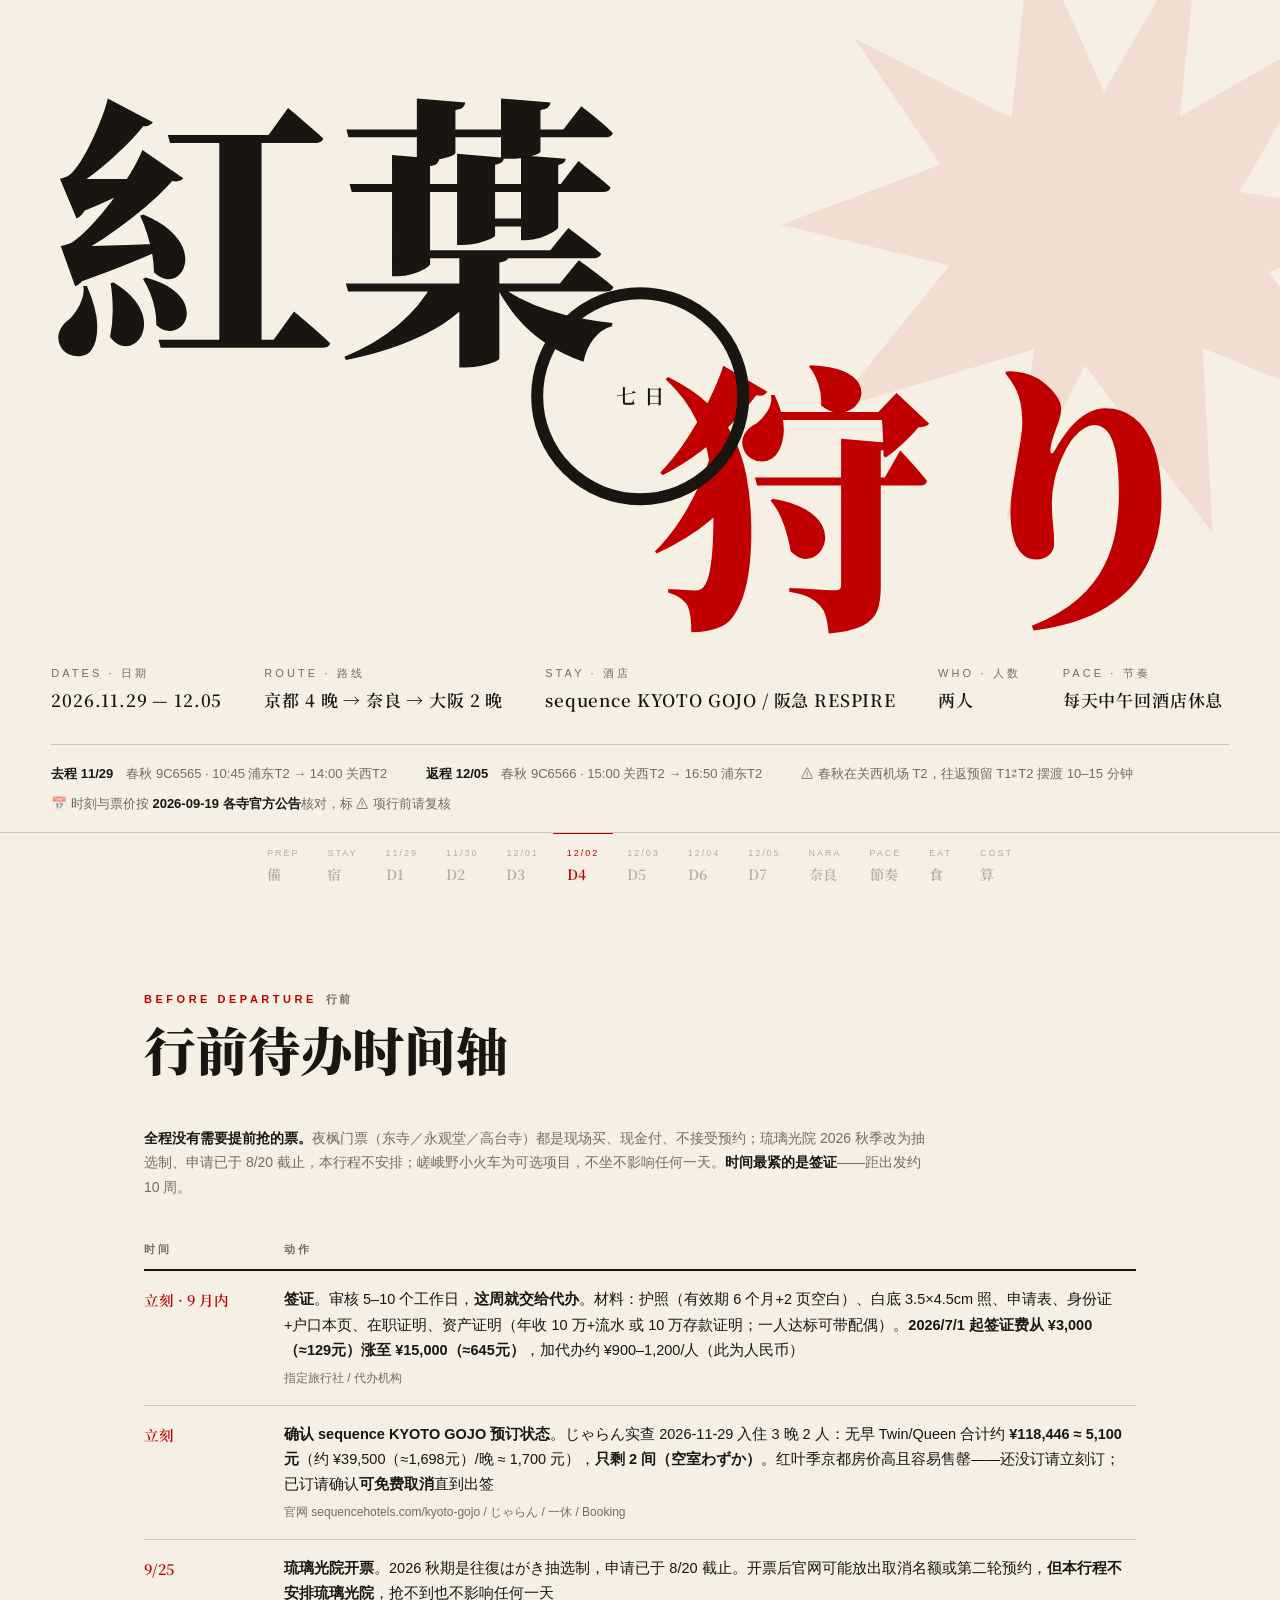
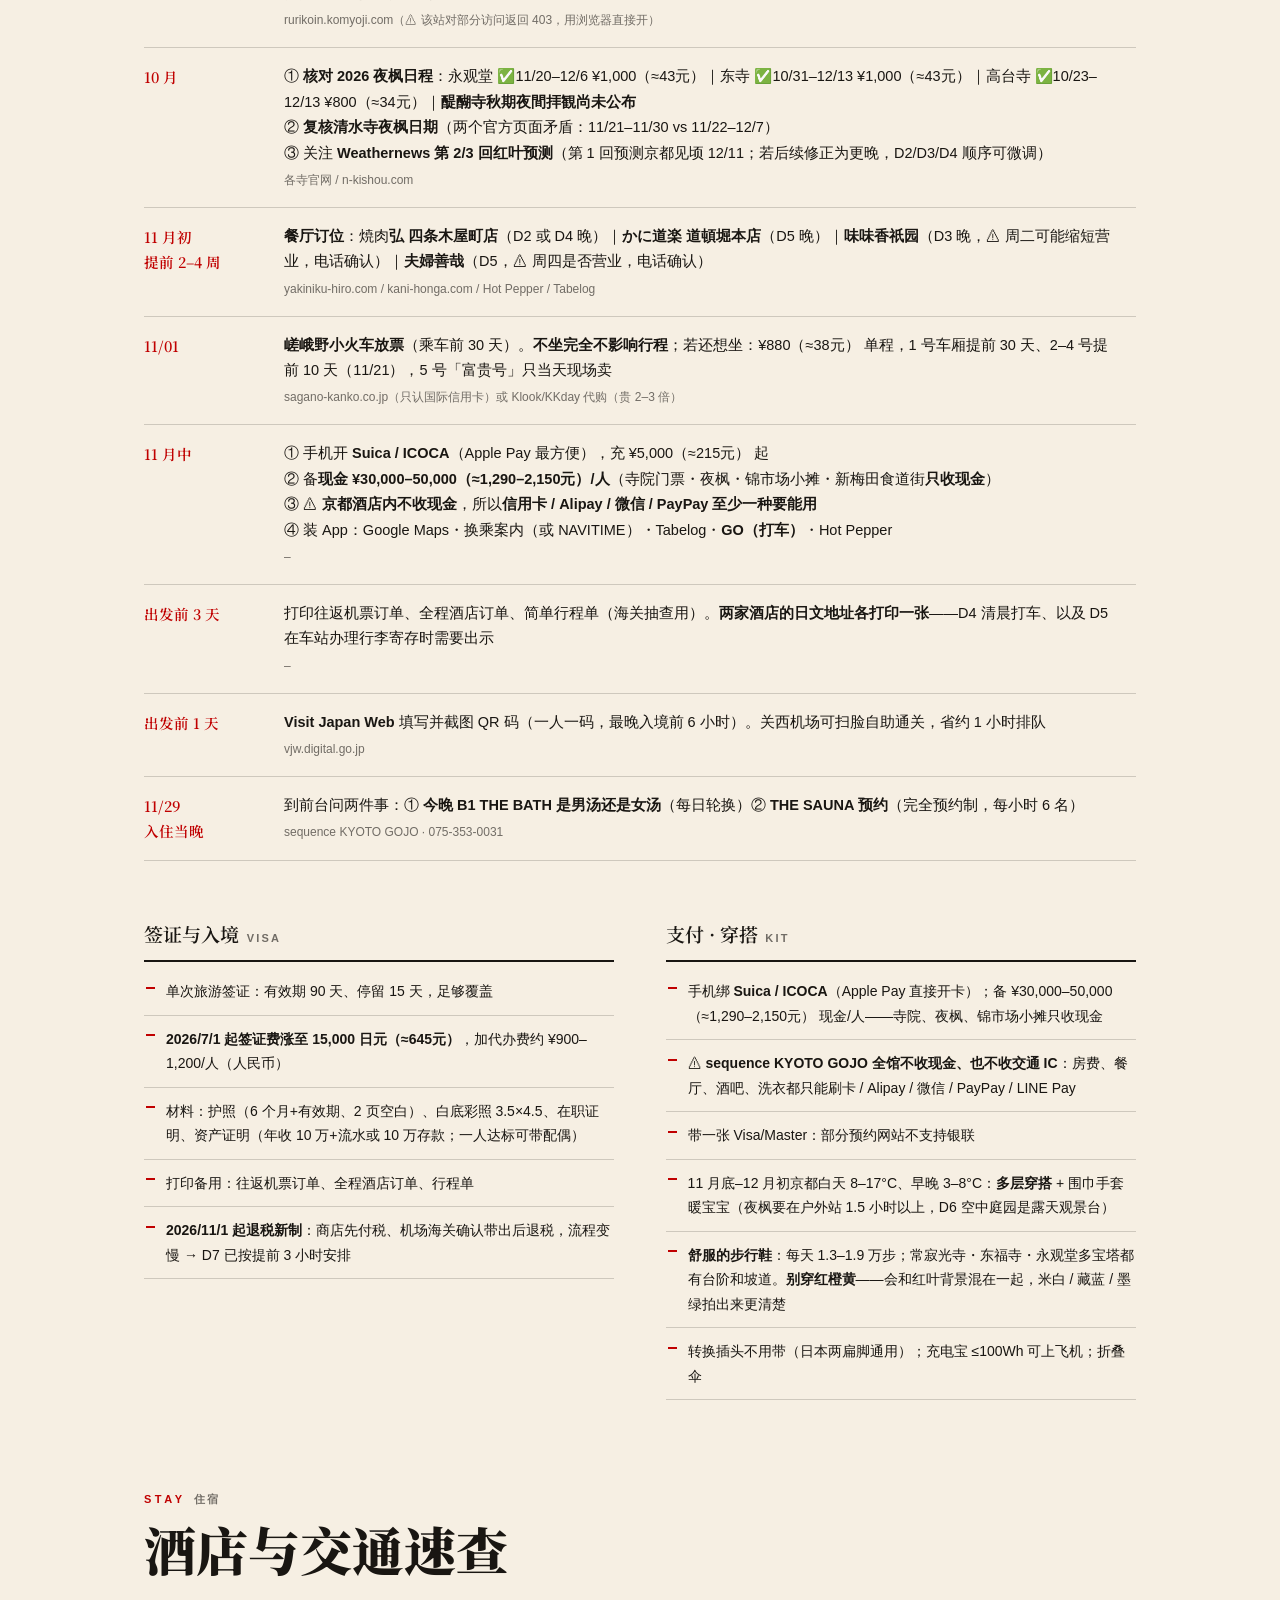
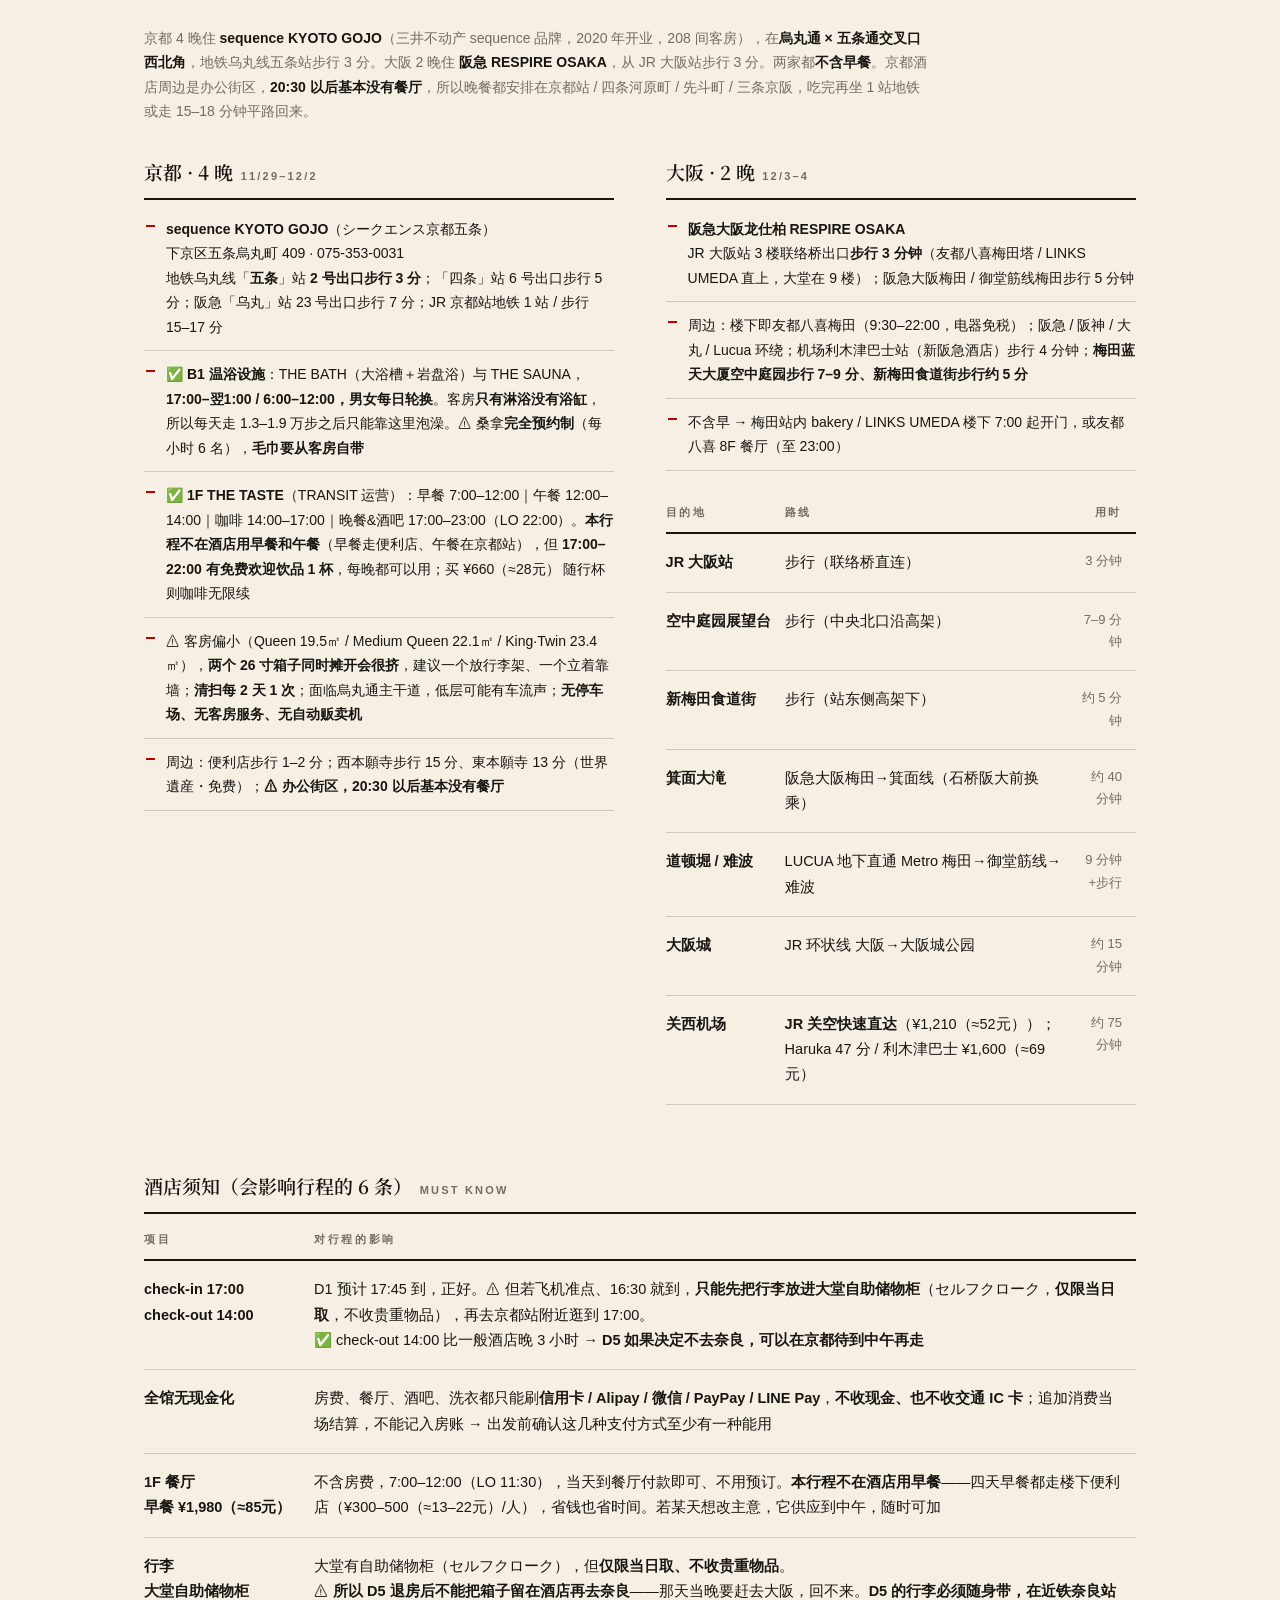
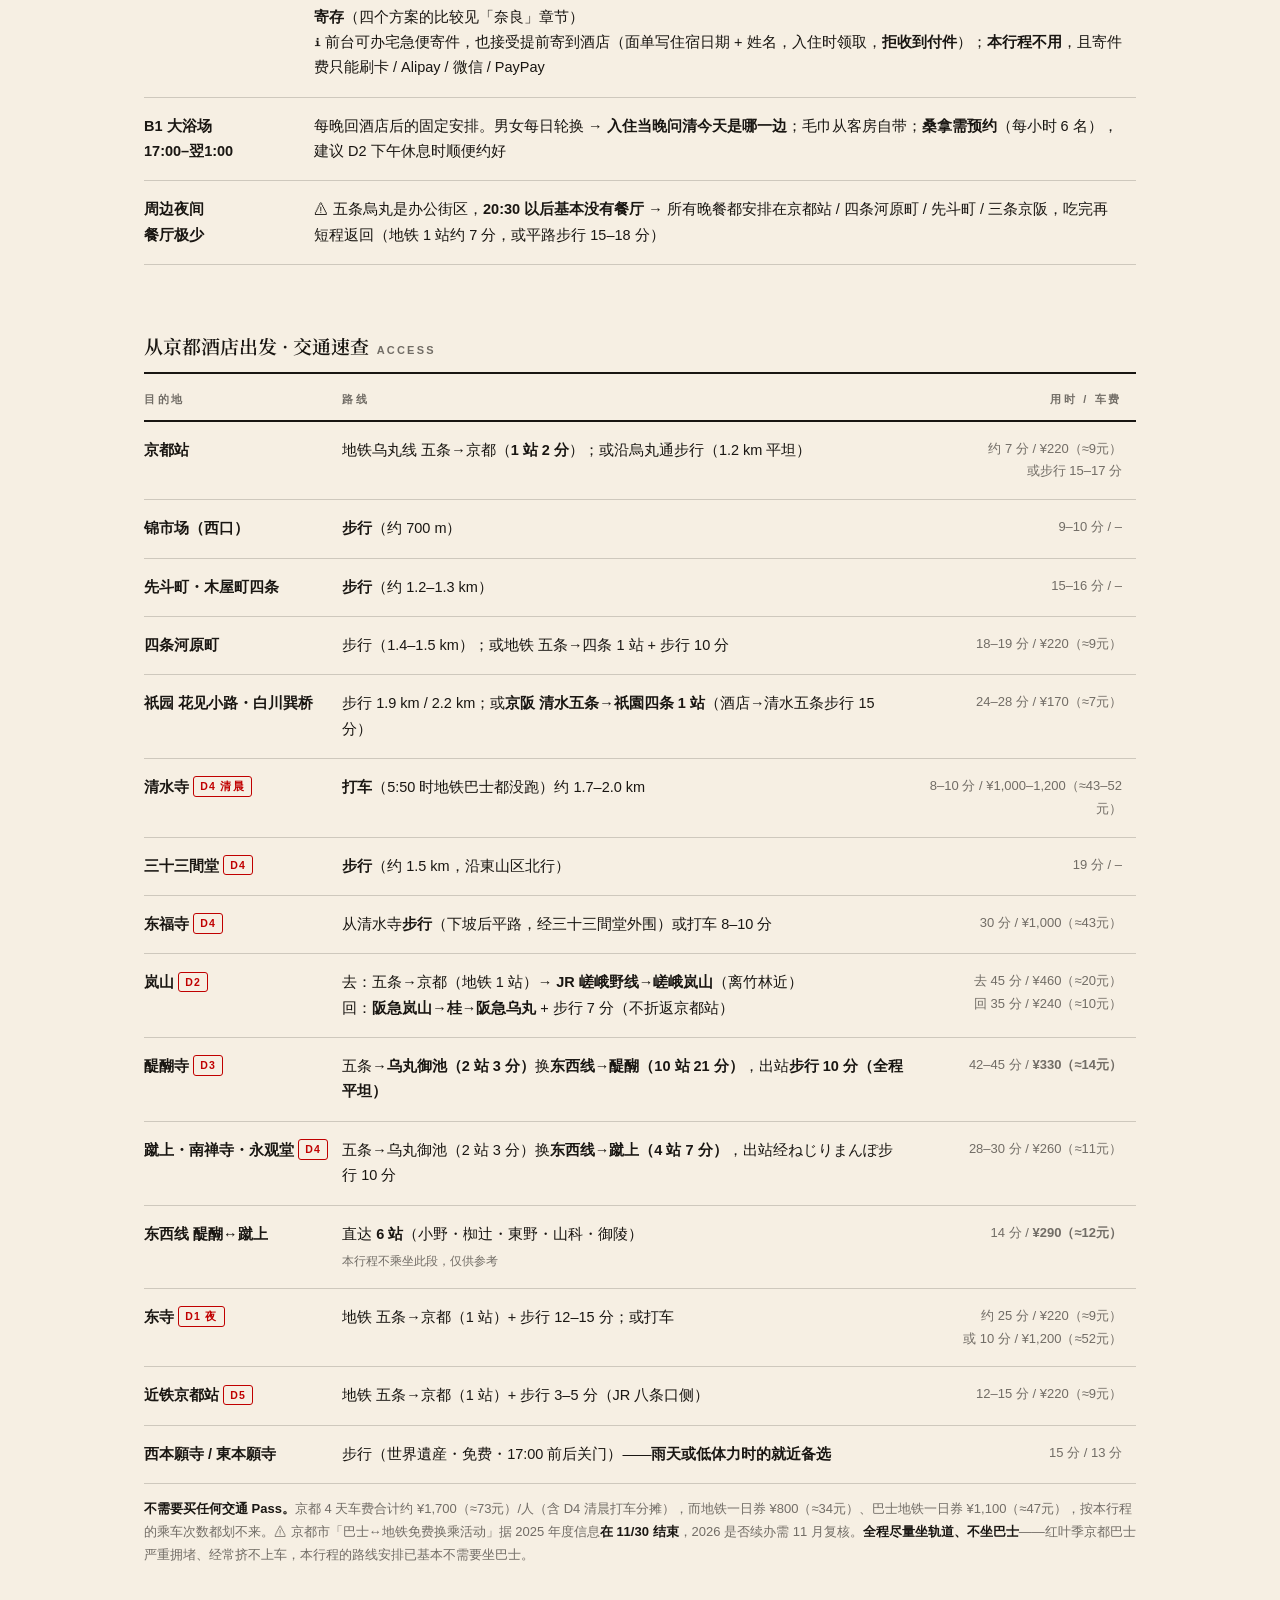
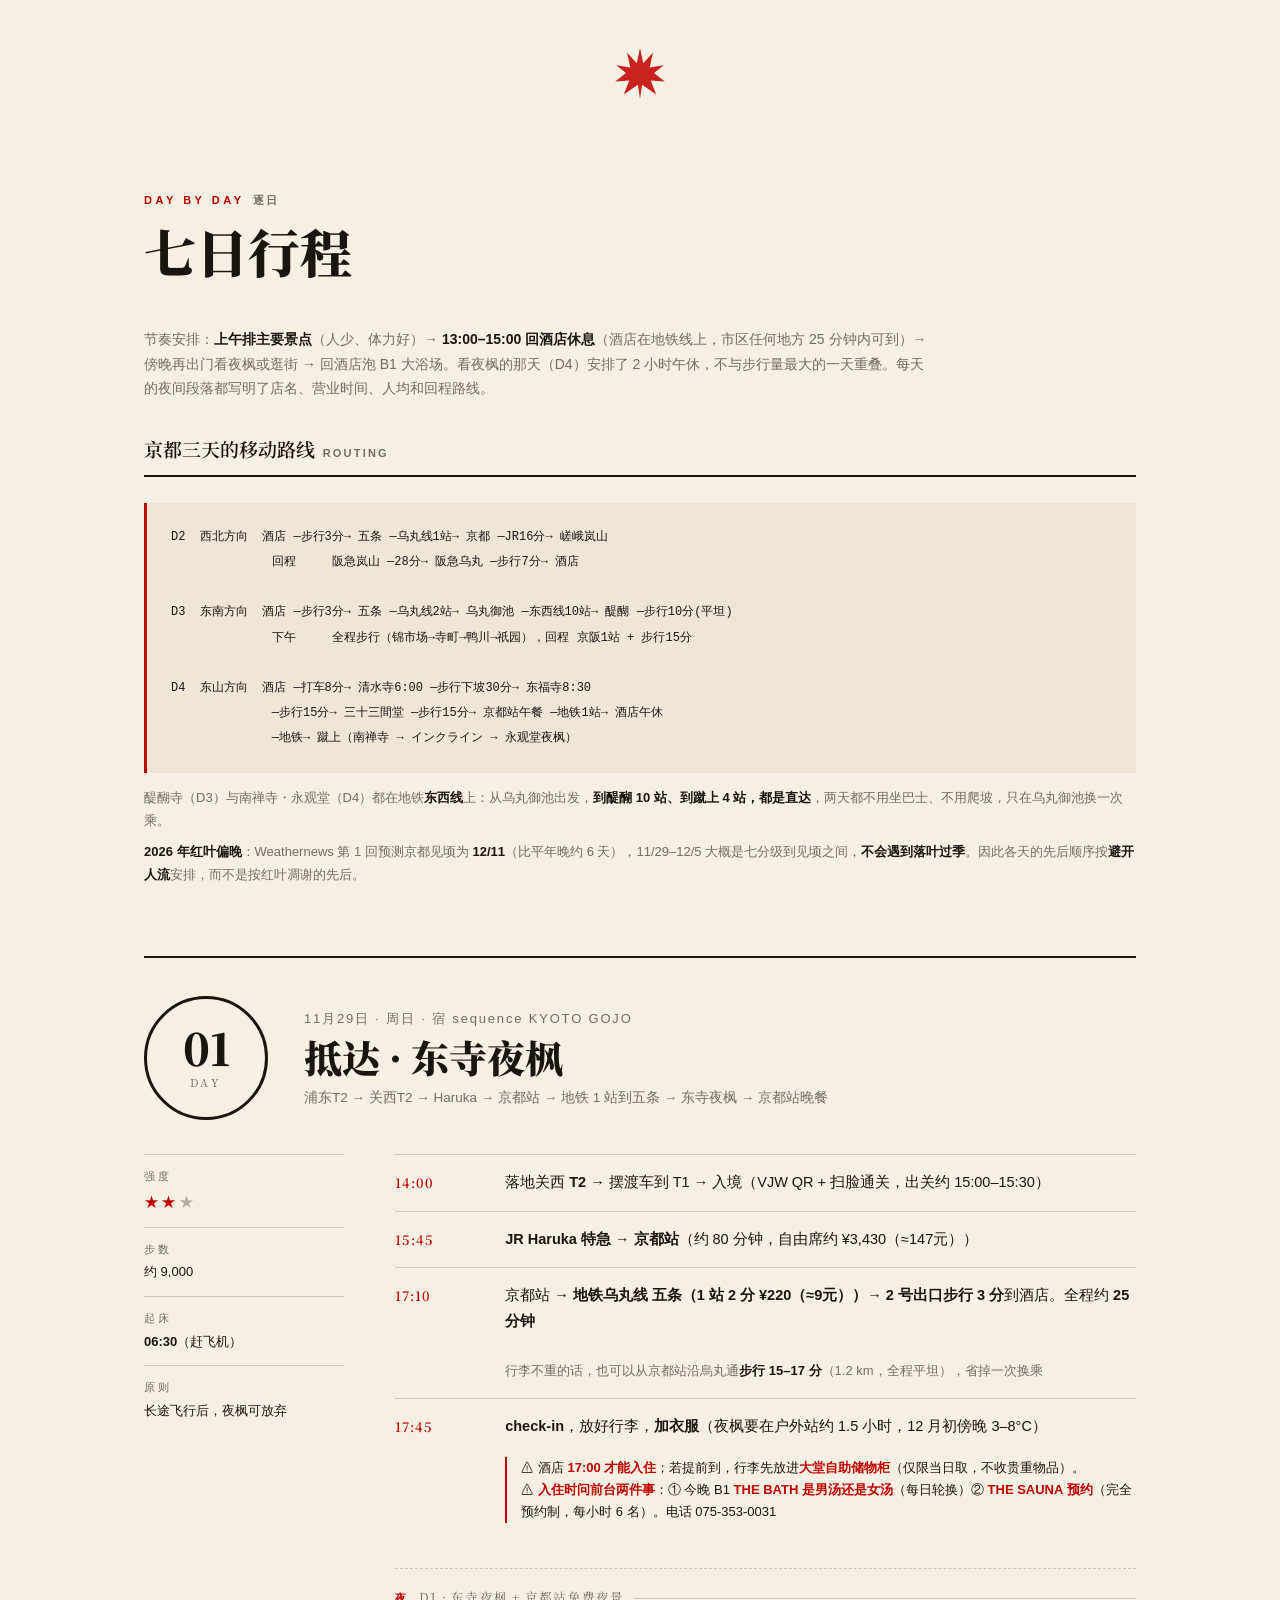
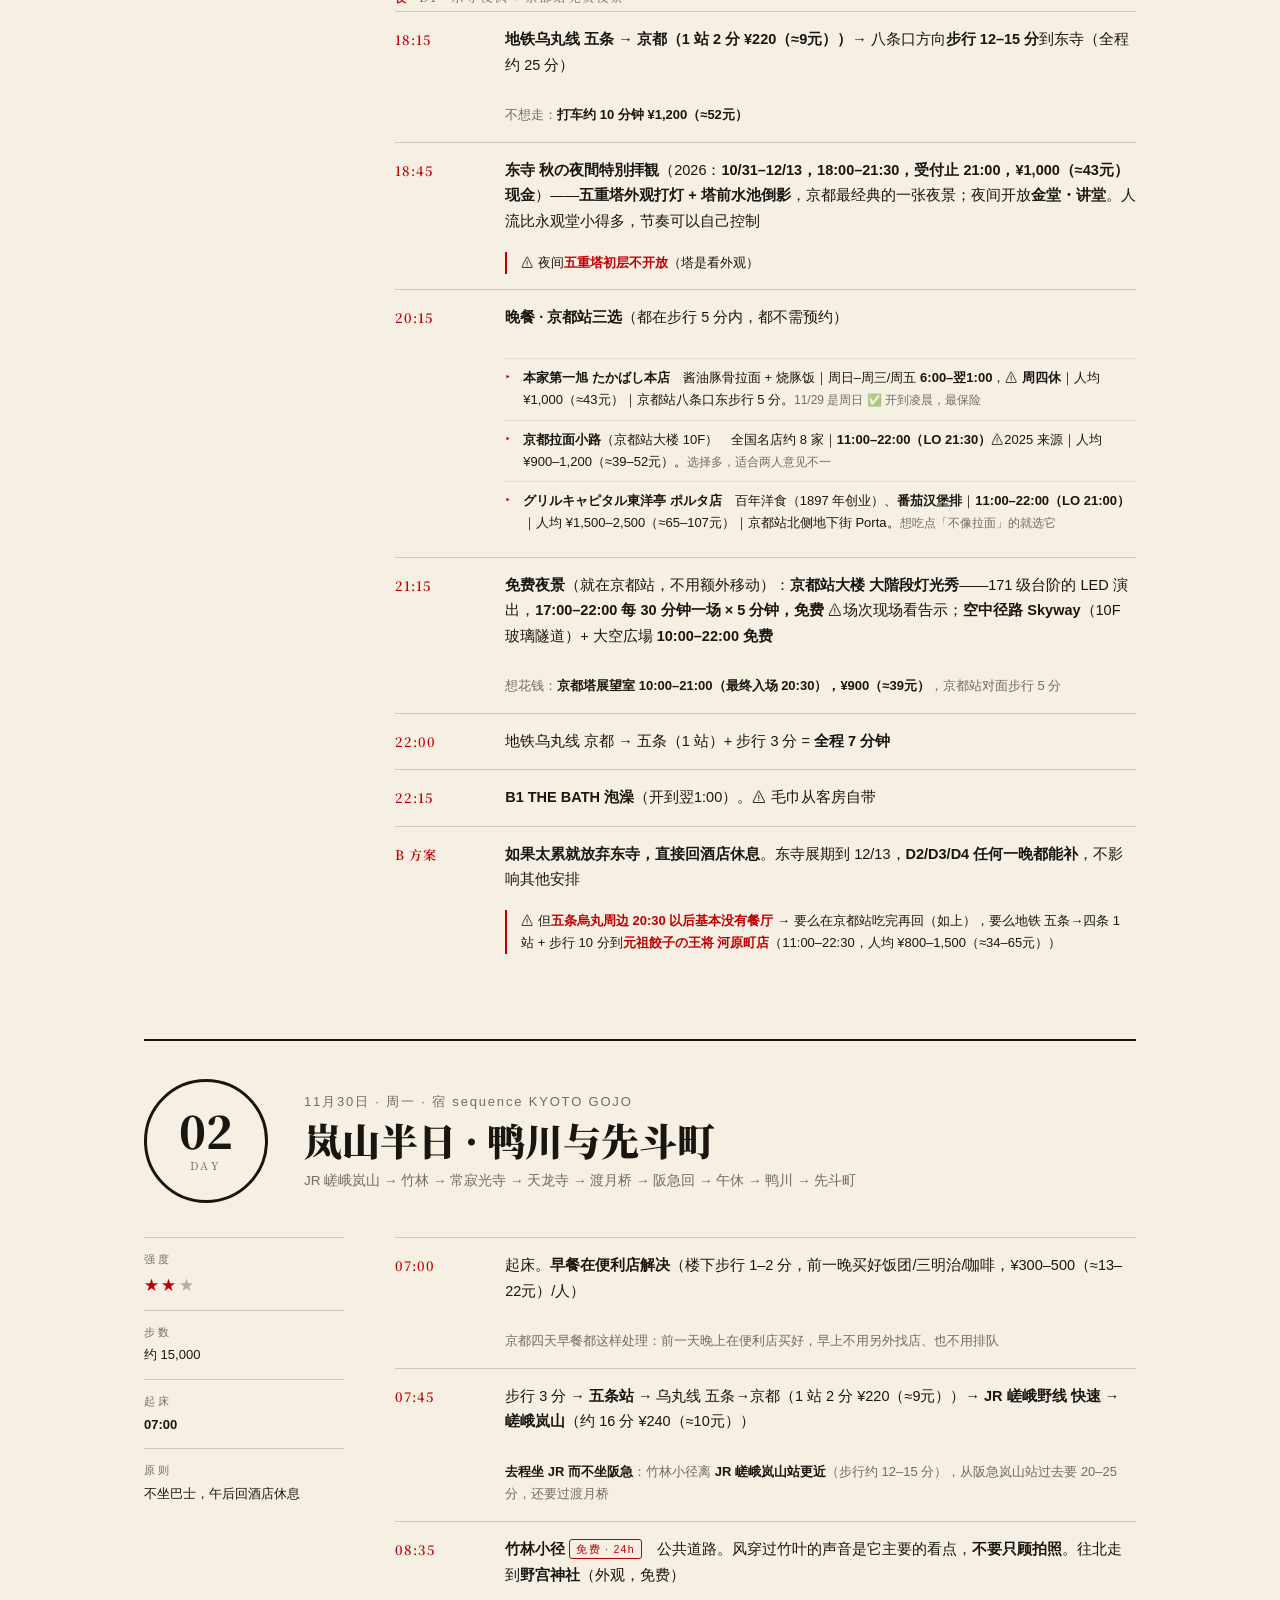
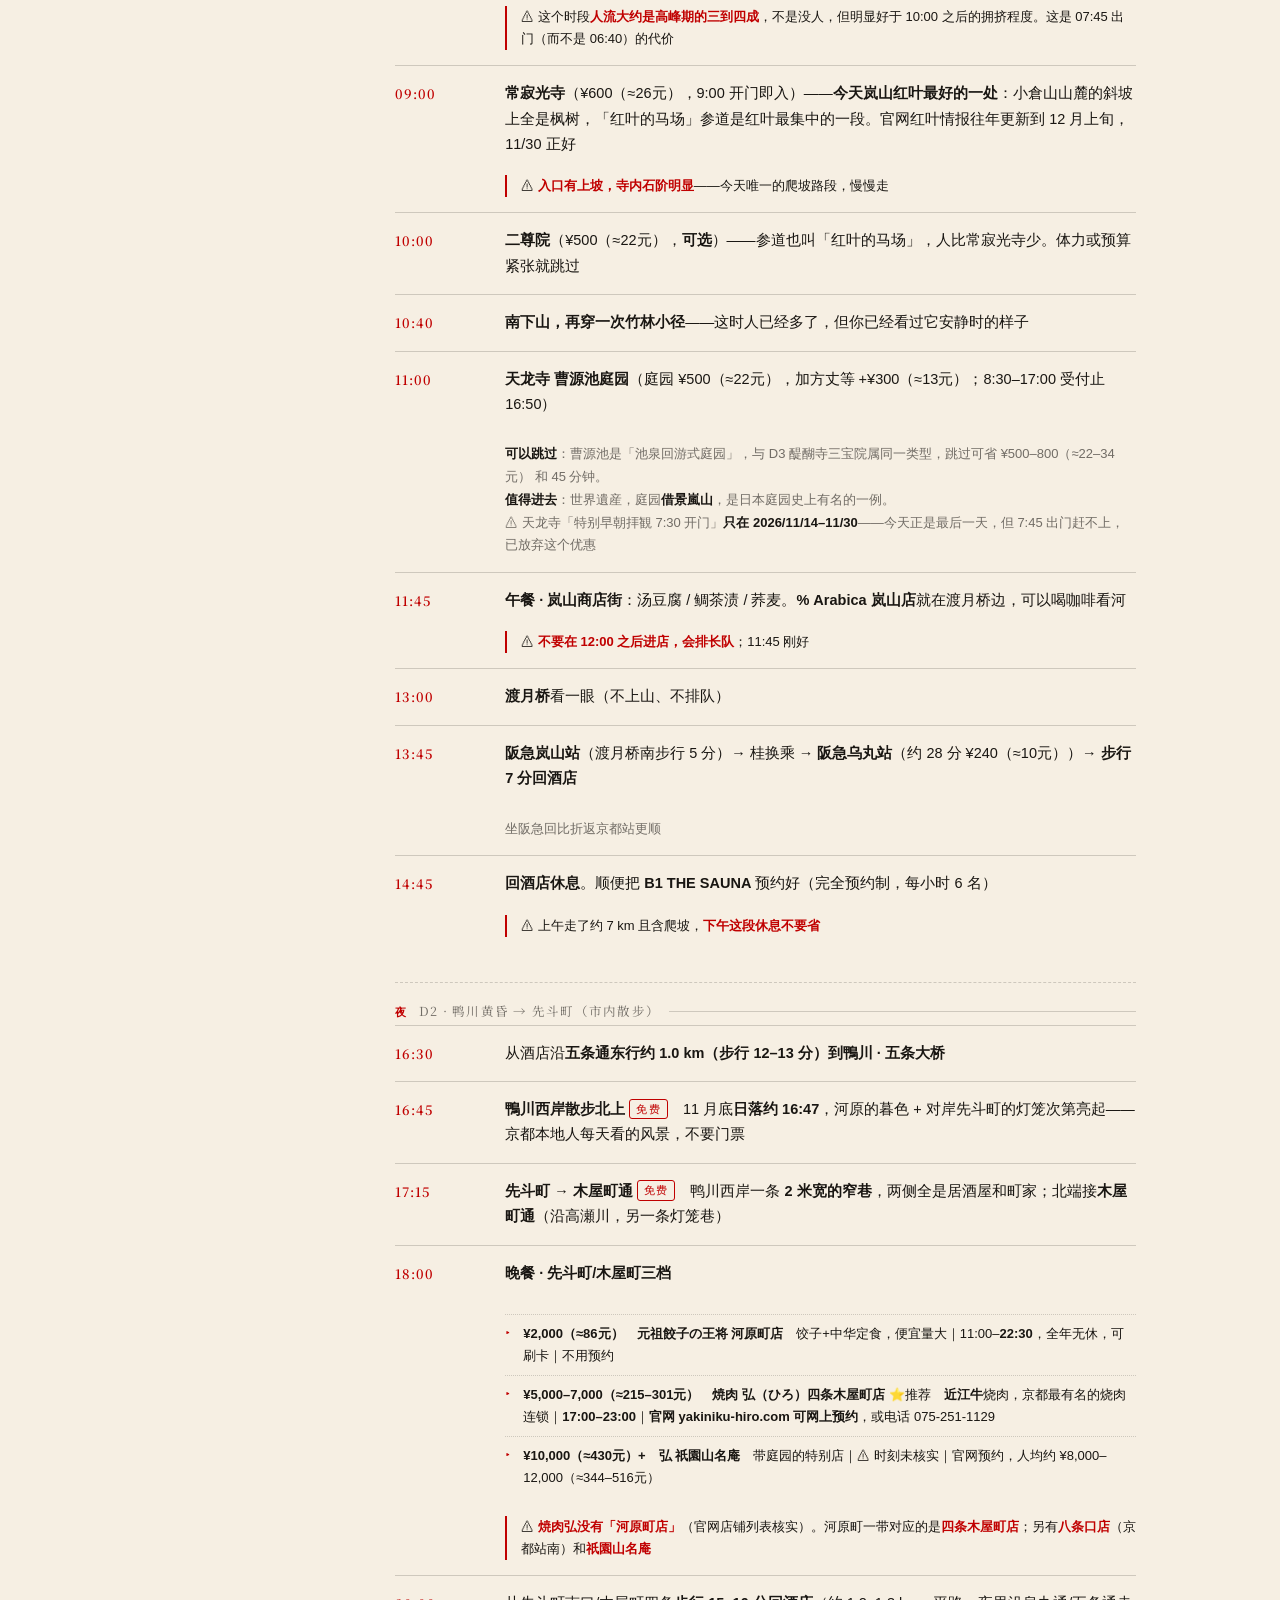
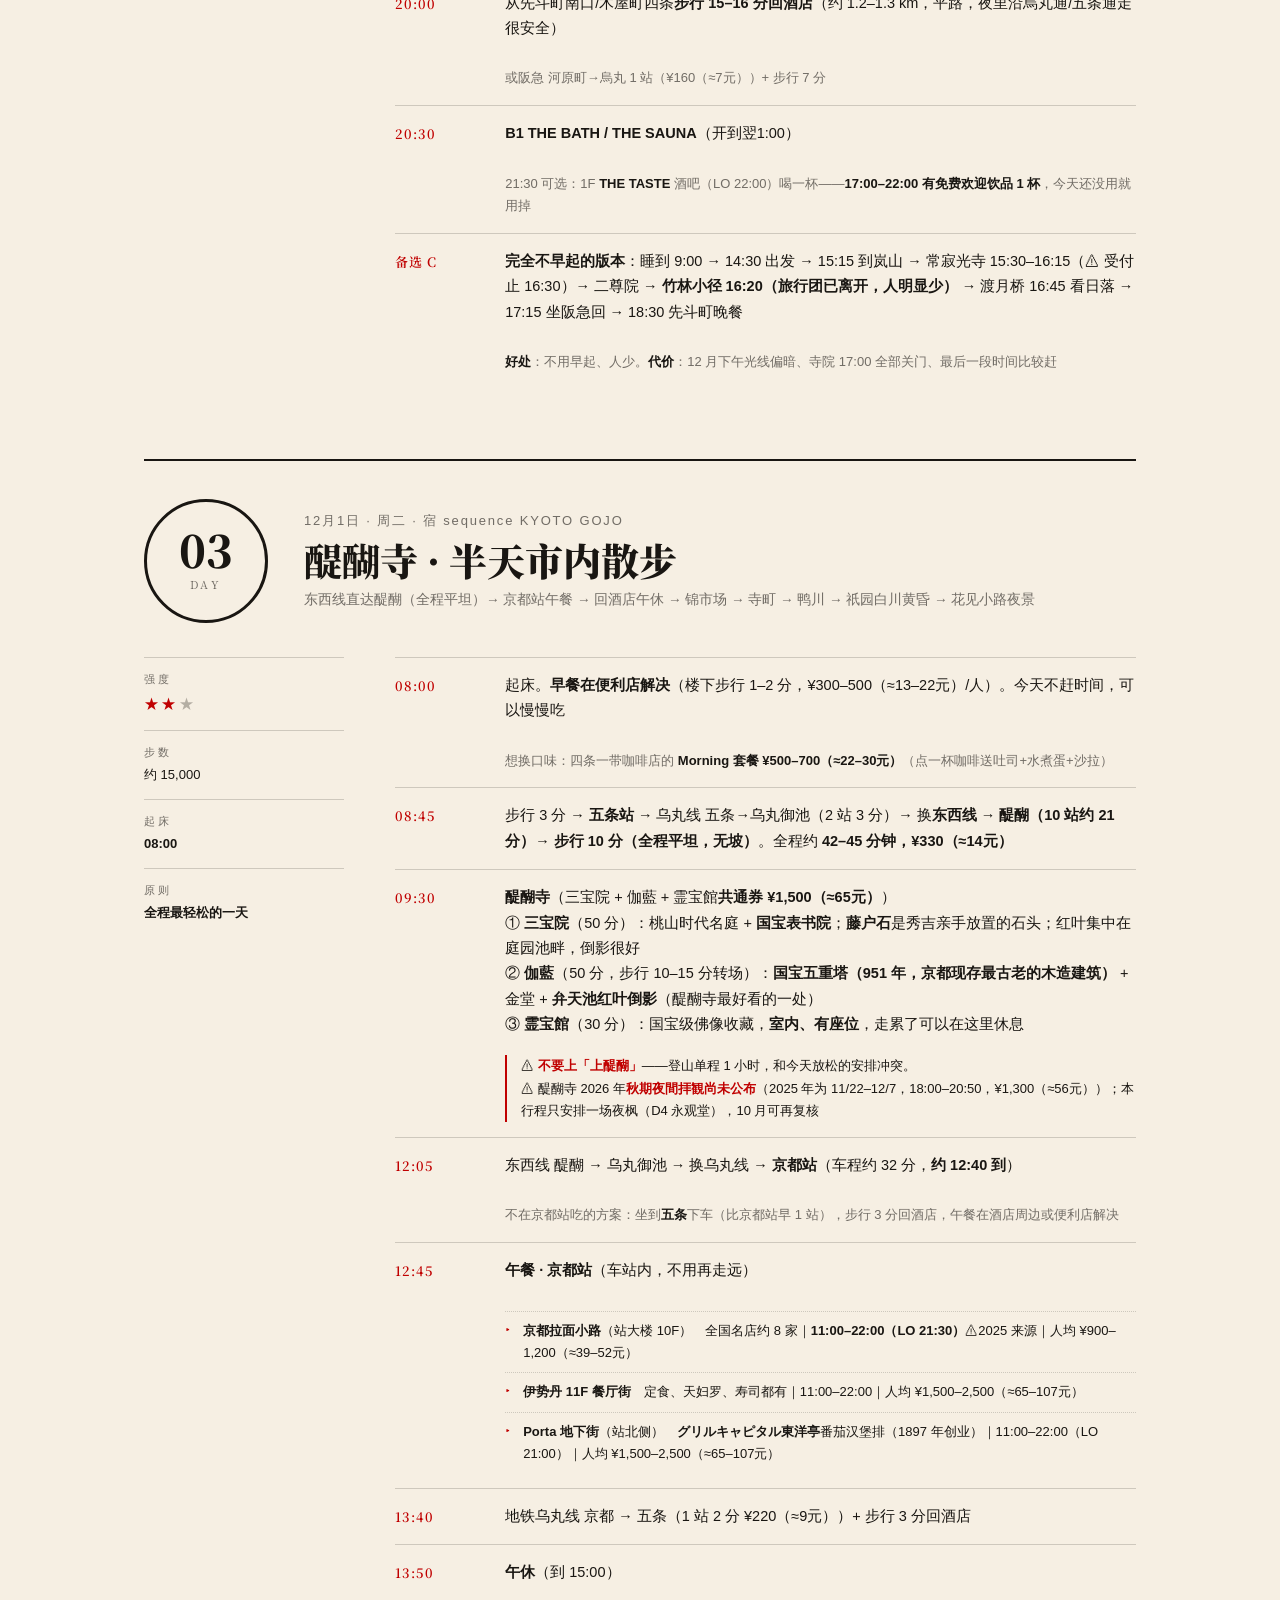
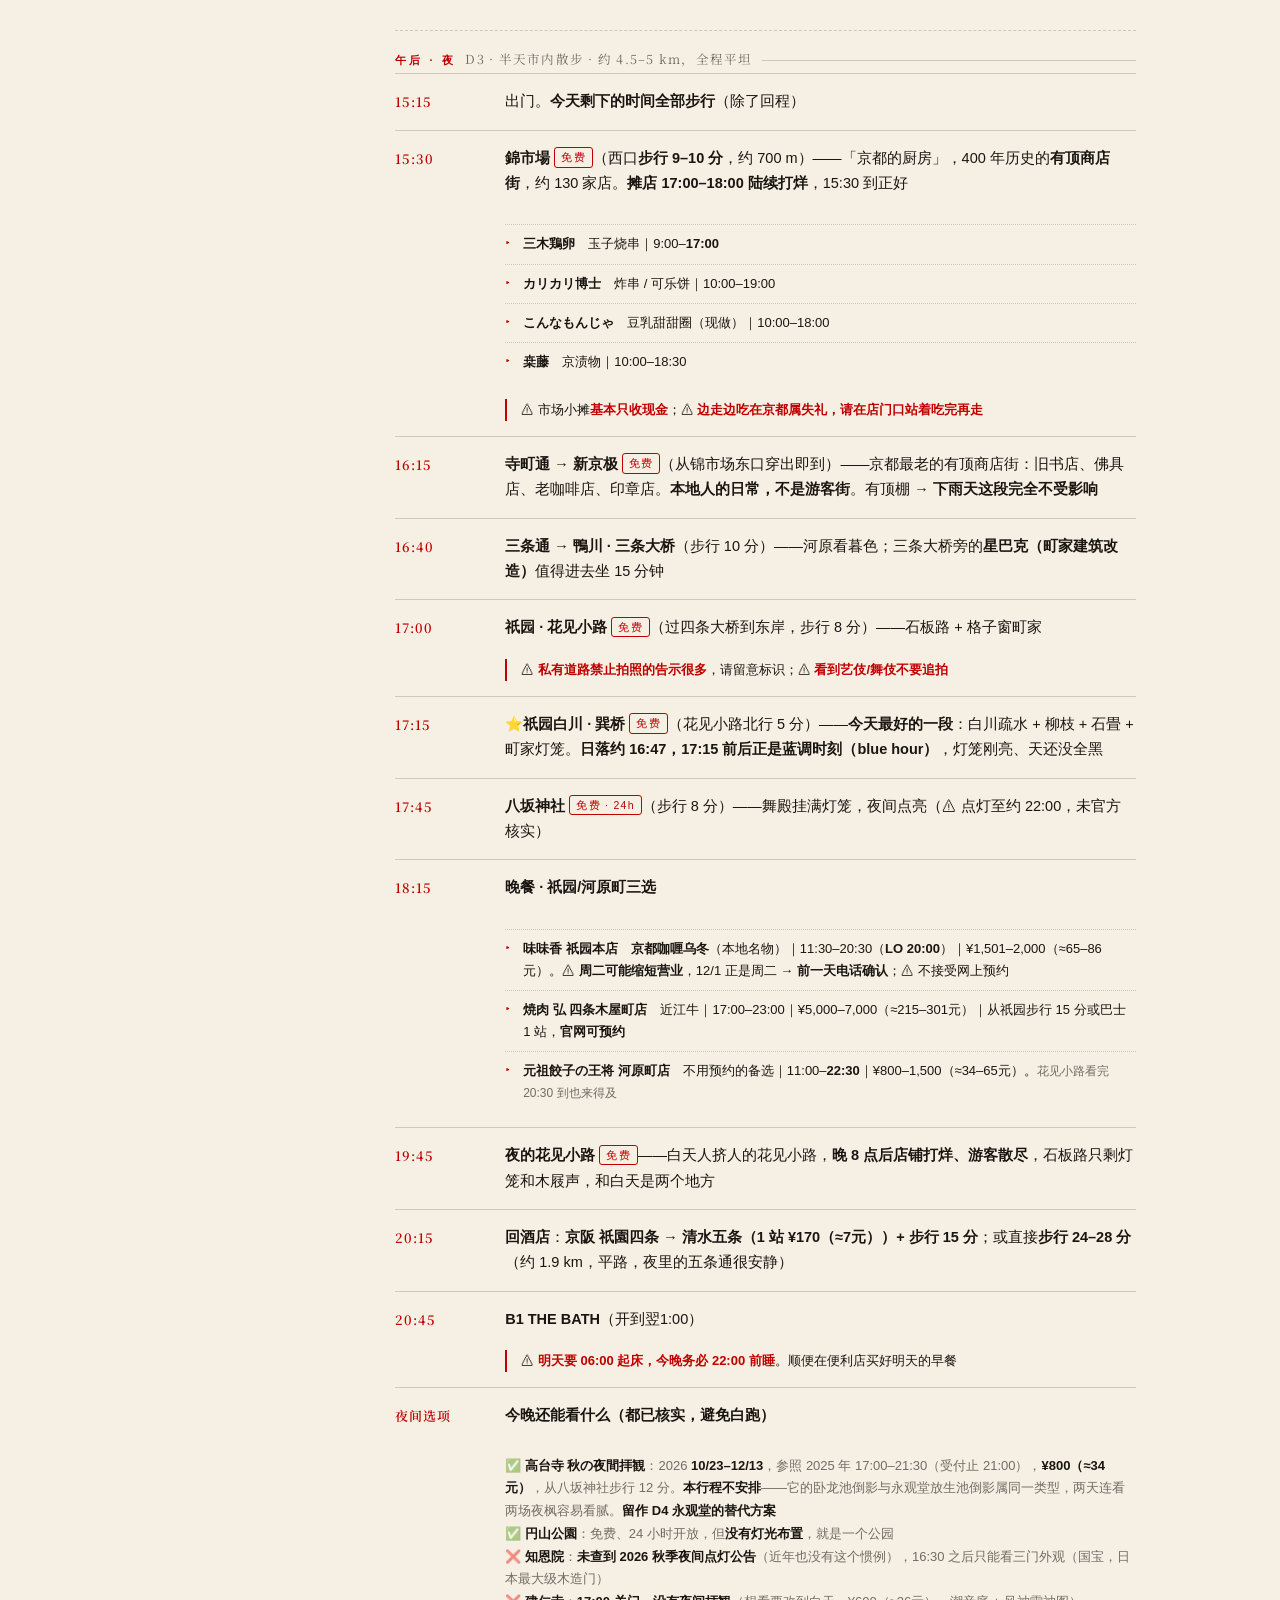
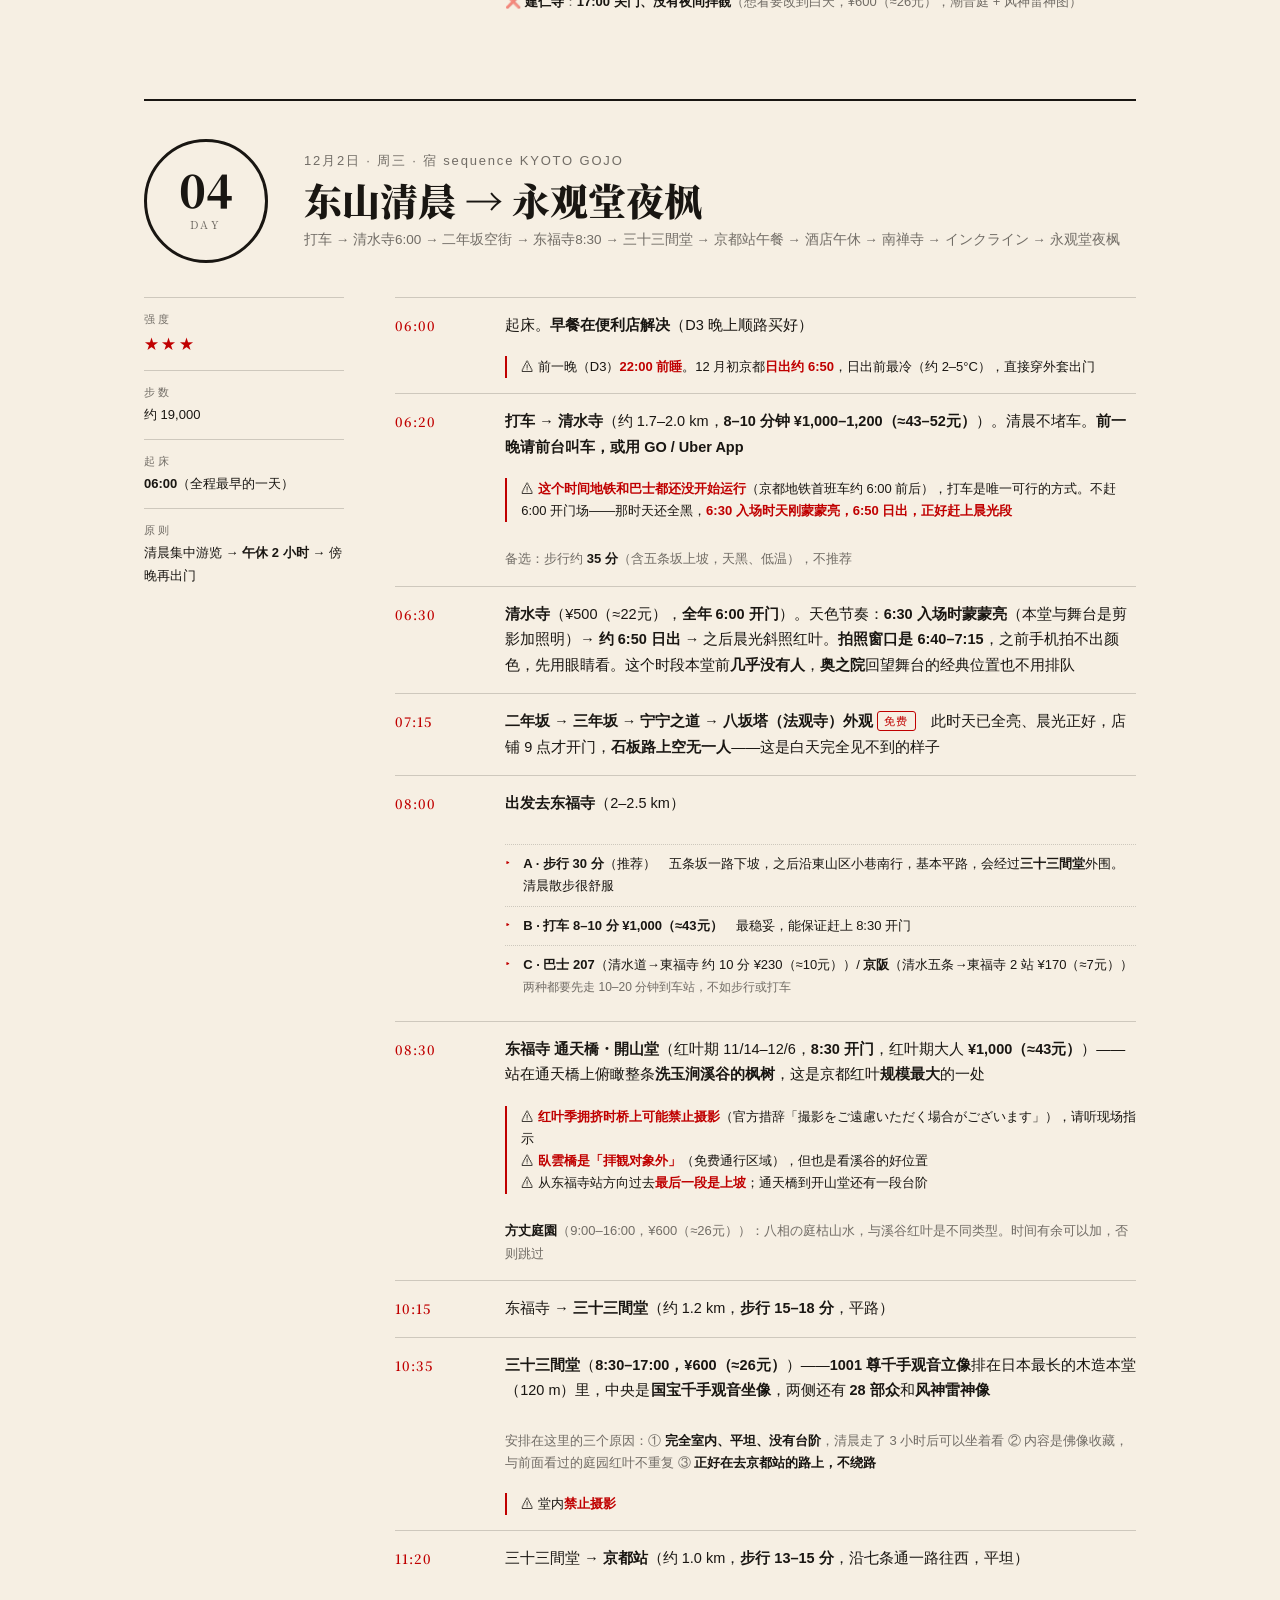
==== commit 60d38c8a: "清水寺清晨改 6:30 入场（日出段）+ 全文日元双标人民币 + 修正黑门/近铁/Haruka 时间" ====
--- a/kansai-momiji-2026-v2/index.html
+++ b/kansai-momiji-2026-v2/index.html
@@ -363,13 +363,13 @@
   <table class="rv">
     <thead><tr><th style="width:140px">时间</th><th>动作</th></tr></thead>
     <tbody>
-      <tr><td class="when">立刻 · 9 月内</td><td><b>签证</b>。审核 5–10 个工作日，<b>这周就交给代办</b>。材料：护照（有效期 6 个月+2 页空白）、白底 3.5×4.5cm 照、申请表、身份证+户口本页、在职证明、资产证明（年收 10 万+流水 或 10 万存款证明；一人达标可带配偶）。<b>2026/7/1 起签证费从 ¥3,000 涨至 ¥15,000</b>，加代办约 ¥900–1,200/人<span class="src">指定旅行社 / 代办机构</span></td></tr>
-      <tr><td class="when">立刻</td><td><b>确认 sequence KYOTO GOJO 预订状态</b>。じゃらん实查 2026-11-29 入住 3 晚 2 人：无早 Twin/Queen 合计约 <b>¥118,446（约 ¥39,500/晚）</b>，<b>只剩 2 间（空室わずか）</b>。红叶季京都房价高且容易售罄——还没订请立刻订；已订请确认<b>可免费取消</b>直到出签<span class="src">官网 sequencehotels.com/kyoto-gojo / じゃらん / 一休 / Booking</span></td></tr>
+      <tr><td class="when">立刻 · 9 月内</td><td><b>签证</b>。审核 5–10 个工作日，<b>这周就交给代办</b>。材料：护照（有效期 6 个月+2 页空白）、白底 3.5×4.5cm 照、申请表、身份证+户口本页、在职证明、资产证明（年收 10 万+流水 或 10 万存款证明；一人达标可带配偶）。<b>2026/7/1 起签证费从 ¥3,000（≈129元）涨至 ¥15,000（≈645元）</b>，加代办约 ¥900–1,200/人（此为人民币）<span class="src">指定旅行社 / 代办机构</span></td></tr>
+      <tr><td class="when">立刻</td><td><b>确认 sequence KYOTO GOJO 预订状态</b>。じゃらん实查 2026-11-29 入住 3 晚 2 人：无早 Twin/Queen 合计约 <b>¥118,446 ≈ 5,100 元</b>（约 ¥39,500（≈1,698元）/晚 ≈ 1,700 元），<b>只剩 2 间（空室わずか）</b>。红叶季京都房价高且容易售罄——还没订请立刻订；已订请确认<b>可免费取消</b>直到出签<span class="src">官网 sequencehotels.com/kyoto-gojo / じゃらん / 一休 / Booking</span></td></tr>
       <tr><td class="when">9/25</td><td><b>琉璃光院开票</b>。2026 秋期是往復はがき抽选制，申请已于 8/20 截止。开票后官网可能放出取消名额或第二轮预约，<b>但本行程不安排琉璃光院</b>，抢不到也不影响任何一天<span class="src">rurikoin.komyoji.com（⚠ 该站对部分访问返回 403，用浏览器直接开）</span></td></tr>
-      <tr><td class="when">10 月</td><td>① <b>核对 2026 夜枫日程</b>：永观堂 ✅11/20–12/6 ¥1,000｜东寺 ✅10/31–12/13 ¥1,000｜高台寺 ✅10/23–12/13 ¥800｜<b>醍醐寺秋期夜間拝観尚未公布</b><br>② <b>复核清水寺夜枫日期</b>（两个官方页面矛盾：11/21–11/30 vs 11/22–12/7）<br>③ 关注 <b>Weathernews 第 2/3 回红叶预测</b>（第 1 回预测京都见顷 12/11；若后续修正为更晚，D2/D3/D4 顺序可微调）<span class="src">各寺官网 / n-kishou.com</span></td></tr>
+      <tr><td class="when">10 月</td><td>① <b>核对 2026 夜枫日程</b>：永观堂 ✅11/20–12/6 ¥1,000（≈43元）｜东寺 ✅10/31–12/13 ¥1,000（≈43元）｜高台寺 ✅10/23–12/13 ¥800（≈34元）｜<b>醍醐寺秋期夜間拝観尚未公布</b><br>② <b>复核清水寺夜枫日期</b>（两个官方页面矛盾：11/21–11/30 vs 11/22–12/7）<br>③ 关注 <b>Weathernews 第 2/3 回红叶预测</b>（第 1 回预测京都见顷 12/11；若后续修正为更晚，D2/D3/D4 顺序可微调）<span class="src">各寺官网 / n-kishou.com</span></td></tr>
       <tr><td class="when">11 月初<br>提前 2–4 周</td><td><b>餐厅订位</b>：焼肉<b>弘 四条木屋町店</b>（D2 或 D4 晚）｜<b>かに道楽 道頓堀本店</b>（D5 晚）｜<b>味味香祇园</b>（D3 晚，⚠ 周二可能缩短营业，电话确认）｜<b>夫婦善哉</b>（D5，⚠ 周四是否营业，电话确认）<span class="src">yakiniku-hiro.com / kani-honga.com / Hot Pepper / Tabelog</span></td></tr>
-      <tr><td class="when">11/01</td><td><b>嵯峨野小火车放票</b>（乘车前 30 天）。<b>不坐完全不影响行程</b>；若还想坐：¥880 单程，1 号车厢提前 30 天、2–4 号提前 10 天（11/21），5 号「富贵号」只当天现场卖<span class="src">sagano-kanko.co.jp（只认国际信用卡）或 Klook/KKday 代购（贵 2–3 倍）</span></td></tr>
-      <tr><td class="when">11 月中</td><td>① 手机开 <b>Suica / ICOCA</b>（Apple Pay 最方便），充 ¥5,000 起<br>② 备<b>现金 ¥30,000–50,000/人</b>（寺院门票・夜枫・锦市场小摊・新梅田食道街<b>只收现金</b>）<br>③ ⚠ <b>京都酒店内不收现金</b>，所以<b>信用卡 / Alipay / 微信 / PayPay 至少一种要能用</b><br>④ 装 App：Google Maps・换乘案内（或 NAVITIME）・Tabelog・<b>GO（打车）</b>・Hot Pepper<span class="src">–</span></td></tr>
+      <tr><td class="when">11/01</td><td><b>嵯峨野小火车放票</b>（乘车前 30 天）。<b>不坐完全不影响行程</b>；若还想坐：¥880（≈38元） 单程，1 号车厢提前 30 天、2–4 号提前 10 天（11/21），5 号「富贵号」只当天现场卖<span class="src">sagano-kanko.co.jp（只认国际信用卡）或 Klook/KKday 代购（贵 2–3 倍）</span></td></tr>
+      <tr><td class="when">11 月中</td><td>① 手机开 <b>Suica / ICOCA</b>（Apple Pay 最方便），充 ¥5,000（≈215元） 起<br>② 备<b>现金 ¥30,000–50,000（≈1,290–2,150元）/人</b>（寺院门票・夜枫・锦市场小摊・新梅田食道街<b>只收现金</b>）<br>③ ⚠ <b>京都酒店内不收现金</b>，所以<b>信用卡 / Alipay / 微信 / PayPay 至少一种要能用</b><br>④ 装 App：Google Maps・换乘案内（或 NAVITIME）・Tabelog・<b>GO（打车）</b>・Hot Pepper<span class="src">–</span></td></tr>
       <tr><td class="when">出发前 3 天</td><td>打印往返机票订单、全程酒店订单、简单行程单（海关抽查用）。<b>两家酒店的日文地址各打印一张</b>——D4 清晨打车、以及 D5 在车站办理行李寄存时需要出示<span class="src">–</span></td></tr>
       <tr><td class="when">出发前 1 天</td><td><b>Visit Japan Web</b> 填写并截图 QR 码（一人一码，最晚入境前 6 小时）。关西机场可扫脸自助通关，省约 1 小时排队<span class="src">vjw.digital.go.jp</span></td></tr>
       <tr><td class="when">11/29<br>入住当晚</td><td>到前台问两件事：① <b>今晚 B1 THE BATH 是男汤还是女汤</b>（每日轮换）② <b>THE SAUNA 预约</b>（完全预约制，每小时 6 名）<span class="src">sequence KYOTO GOJO · 075-353-0031</span></td></tr>
@@ -381,7 +381,7 @@
       <h4>签证与入境<small>Visa</small></h4>
       <ul class="tick">
         <li>单次旅游签证：有效期 90 天、停留 15 天，足够覆盖</li>
-        <li><b>2026/7/1 起签证费涨至 15,000 日元</b>，加代办费约 ¥900–1,200/人</li>
+        <li><b>2026/7/1 起签证费涨至 15,000 日元（≈645元）</b>，加代办费约 ¥900–1,200/人（人民币）</li>
         <li>材料：护照（6 个月+有效期、2 页空白）、白底彩照 3.5×4.5、在职证明、资产证明（年收 10 万+流水或 10 万存款；一人达标可带配偶）</li>
         <li>打印备用：往返机票订单、全程酒店订单、行程单</li>
         <li><b>2026/11/1 起退税新制</b>：商店先付税、机场海关确认带出后退税，流程变慢 → D7 已按提前 3 小时安排</li>
@@ -390,7 +390,7 @@
     <div class="rv rv-d1">
       <h4>支付 · 穿搭<small>Kit</small></h4>
       <ul class="tick">
-        <li>手机绑 <b>Suica / ICOCA</b>（Apple Pay 直接开卡）；备 ¥30,000–50,000 现金/人——寺院、夜枫、锦市场小摊只收现金</li>
+        <li>手机绑 <b>Suica / ICOCA</b>（Apple Pay 直接开卡）；备 ¥30,000–50,000（≈1,290–2,150元） 现金/人——寺院、夜枫、锦市场小摊只收现金</li>
         <li>⚠ <b>sequence KYOTO GOJO 全馆不收现金、也不收交通 IC</b>：房费、餐厅、酒吧、洗衣都只能刷卡 / Alipay / 微信 / PayPay / LINE Pay</li>
         <li>带一张 Visa/Master：部分预约网站不支持银联</li>
         <li>11 月底–12 月初京都白天 8–17°C、早晚 3–8°C：<b>多层穿搭</b> + 围巾手套暖宝宝（夜枫要在户外站 1.5 小时以上，D6 空中庭园是露天观景台）</li>
@@ -412,8 +412,8 @@
       <h4>京都 · 4 晚<small>11/29–12/2</small></h4>
       <ul class="tick">
         <li><b>sequence KYOTO GOJO</b>（シークエンス京都五条）<br>下京区五条烏丸町 409 · 075-353-0031<br>地铁乌丸线「<b>五条</b>」站 <b>2 号出口步行 3 分</b>；「四条」站 6 号出口步行 5 分；阪急「乌丸」站 23 号出口步行 7 分；JR 京都站地铁 1 站 / 步行 15–17 分</li>
-        <li>✅ <b>B1 温浴设施</b>：THE BATH（大浴槽＋岩盘浴）与 THE SAUNA，<b>17:00–25:00 / 6:00–12:00，男女每日轮换</b>。客房<b>只有淋浴没有浴缸</b>，所以每天走 1.3–1.9 万步之后只能靠这里泡澡。⚠ 桑拿<b>完全预约制</b>（每小时 6 名），<b>毛巾要从客房自带</b></li>
-        <li>✅ <b>1F THE TASTE</b>（TRANSIT 运营）：早餐 7:00–12:00｜午餐 12:00–14:00｜咖啡 14:00–17:00｜晚餐&amp;酒吧 17:00–23:00（LO 22:00）。<b>本行程不在酒店用早餐和午餐</b>（早餐走便利店、午餐在京都站），但 <b>17:00–22:00 有免费欢迎饮品 1 杯</b>，每晚都可以用；买 ¥660 随行杯则咖啡无限续</li>
+        <li>✅ <b>B1 温浴设施</b>：THE BATH（大浴槽＋岩盘浴）与 THE SAUNA，<b>17:00–翌1:00 / 6:00–12:00，男女每日轮换</b>。客房<b>只有淋浴没有浴缸</b>，所以每天走 1.3–1.9 万步之后只能靠这里泡澡。⚠ 桑拿<b>完全预约制</b>（每小时 6 名），<b>毛巾要从客房自带</b></li>
+        <li>✅ <b>1F THE TASTE</b>（TRANSIT 运营）：早餐 7:00–12:00｜午餐 12:00–14:00｜咖啡 14:00–17:00｜晚餐&amp;酒吧 17:00–23:00（LO 22:00）。<b>本行程不在酒店用早餐和午餐</b>（早餐走便利店、午餐在京都站），但 <b>17:00–22:00 有免费欢迎饮品 1 杯</b>，每晚都可以用；买 ¥660（≈28元） 随行杯则咖啡无限续</li>
         <li>⚠ 客房偏小（Queen 19.5㎡ / Medium Queen 22.1㎡ / King·Twin 23.4㎡），<b>两个 26 寸箱子同时摊开会很挤</b>，建议一个放行李架、一个立着靠墙；<b>清扫每 2 天 1 次</b>；面临烏丸通主干道，低层可能有车流声；<b>无停车场、无客房服务、无自动贩卖机</b></li>
         <li>周边：便利店步行 1–2 分；西本願寺步行 15 分、東本願寺 13 分（世界遺産・免费）；<b>⚠ 办公街区，20:30 以后基本没有餐厅</b></li>
       </ul>
@@ -434,7 +434,7 @@
           <tr><td>箕面大滝</td><td>阪急大阪梅田→箕面线（石桥阪大前换乘）</td><td>约 40 分钟</td></tr>
           <tr><td>道顿堀 / 难波</td><td>LUCUA 地下直通 Metro 梅田→御堂筋线→难波</td><td>9 分钟+步行</td></tr>
           <tr><td>大阪城</td><td>JR 环状线 大阪→大阪城公园</td><td>约 15 分钟</td></tr>
-          <tr><td>关西机场</td><td><b>JR 关空快速直达</b>（¥1,210）；Haruka 47 分 / 利木津巴士 ¥1,600</td><td>约 75 分钟</td></tr>
+          <tr><td>关西机场</td><td><b>JR 关空快速直达</b>（¥1,210（≈52元））；Haruka 47 分 / 利木津巴士 ¥1,600（≈69元）</td><td>约 75 分钟</td></tr>
         </tbody>
       </table>
     </div>
@@ -446,9 +446,9 @@
     <tbody>
       <tr><td>check-in <b>17:00</b><br>check-out <b>14:00</b></td><td>D1 预计 17:45 到，正好。⚠ 但若飞机准点、16:30 就到，<b>只能先把行李放进大堂自助储物柜</b>（セルフクローク，<b>仅限当日取</b>，不收贵重物品），再去京都站附近逛到 17:00。<br>✅ check-out 14:00 比一般酒店晚 3 小时 → <b>D5 如果决定不去奈良，可以在京都待到中午再走</b></td></tr>
       <tr><td><b>全馆无现金化</b></td><td>房费、餐厅、酒吧、洗衣都只能刷<b>信用卡 / Alipay / 微信 / PayPay / LINE Pay</b>，<b>不收现金、也不收交通 IC 卡</b>；追加消费当场结算，不能记入房账 → 出发前确认这几种支付方式至少有一种能用</td></tr>
-      <tr><td>1F 餐厅<br>早餐 <b>¥1,980</b></td><td>不含房费，7:00–12:00（LO 11:30），当天到餐厅付款即可、不用预订。<b>本行程不在酒店用早餐</b>——四天早餐都走楼下便利店（¥300–500/人），省钱也省时间。若某天想改主意，它供应到中午，随时可加</td></tr>
+      <tr><td>1F 餐厅<br>早餐 <b>¥1,980（≈85元）</b></td><td>不含房费，7:00–12:00（LO 11:30），当天到餐厅付款即可、不用预订。<b>本行程不在酒店用早餐</b>——四天早餐都走楼下便利店（¥300–500（≈13–22元）/人），省钱也省时间。若某天想改主意，它供应到中午，随时可加</td></tr>
       <tr><td><b>行李</b><br>大堂自助储物柜</td><td>大堂有自助储物柜（セルフクローク），但<b>仅限当日取、不收贵重物品</b>。<br>⚠ <b>所以 D5 退房后不能把箱子留在酒店再去奈良</b>——那天当晚要赶去大阪，回不来。<b>D5 的行李必须随身带，在近铁奈良站寄存</b>（四个方案的比较见「奈良」章节）<br>ℹ 前台可办宅急便寄件，也接受提前寄到酒店（面单写住宿日期 + 姓名，入住时领取，<b>拒收到付件</b>）；<b>本行程不用</b>，且寄件费只能刷卡 / Alipay / 微信 / PayPay</td></tr>
-      <tr><td>B1 大浴场<br>17:00–<b>25:00</b></td><td>每晚回酒店后的固定安排。男女每日轮换 → <b>入住当晚问清今天是哪一边</b>；毛巾从客房自带；<b>桑拿需预约</b>（每小时 6 名），建议 D2 下午休息时顺便约好</td></tr>
+      <tr><td>B1 大浴场<br>17:00–<b>翌1:00</b></td><td>每晚回酒店后的固定安排。男女每日轮换 → <b>入住当晚问清今天是哪一边</b>；毛巾从客房自带；<b>桑拿需预约</b>（每小时 6 名），建议 D2 下午休息时顺便约好</td></tr>
       <tr><td>周边夜间<br>餐厅极少</td><td>⚠ 五条烏丸是办公街区，<b>20:30 以后基本没有餐厅</b> → 所有晚餐都安排在京都站 / 四条河原町 / 先斗町 / 三条京阪，吃完再短程返回（地铁 1 站约 7 分，或平路步行 15–18 分）</td></tr>
     </tbody>
   </table>
@@ -457,24 +457,24 @@
   <table class="access rv">
     <thead><tr><th style="width:170px">目的地</th><th>路线</th><th style="text-align:right">用时 / 车费</th></tr></thead>
     <tbody>
-      <tr><td>京都站</td><td>地铁乌丸线 五条→京都（<b>1 站 2 分</b>）；或沿烏丸通步行（1.2 km 平坦）</td><td>约 7 分 / ¥220<br>或步行 15–17 分</td></tr>
+      <tr><td>京都站</td><td>地铁乌丸线 五条→京都（<b>1 站 2 分</b>）；或沿烏丸通步行（1.2 km 平坦）</td><td>约 7 分 / ¥220（≈9元）<br>或步行 15–17 分</td></tr>
       <tr><td>锦市场（西口）</td><td><b>步行</b>（约 700 m）</td><td>9–10 分 / –</td></tr>
       <tr><td>先斗町・木屋町四条</td><td><b>步行</b>（约 1.2–1.3 km）</td><td>15–16 分 / –</td></tr>
-      <tr><td>四条河原町</td><td>步行（1.4–1.5 km）；或地铁 五条→四条 1 站 + 步行 10 分</td><td>18–19 分 / ¥220</td></tr>
-      <tr><td>祇园 花见小路・白川巽桥</td><td>步行 1.9 km / 2.2 km；或<b>京阪 清水五条→祇園四条 1 站</b>（酒店→清水五条步行 15 分）</td><td>24–28 分 / ¥170</td></tr>
-      <tr><td>清水寺<span class="free">D4 清晨</span></td><td><b>打车</b>（5:50 时地铁巴士都没跑）约 1.7–2.0 km</td><td>8–10 分 / ¥1,000–1,200</td></tr>
+      <tr><td>四条河原町</td><td>步行（1.4–1.5 km）；或地铁 五条→四条 1 站 + 步行 10 分</td><td>18–19 分 / ¥220（≈9元）</td></tr>
+      <tr><td>祇园 花见小路・白川巽桥</td><td>步行 1.9 km / 2.2 km；或<b>京阪 清水五条→祇園四条 1 站</b>（酒店→清水五条步行 15 分）</td><td>24–28 分 / ¥170（≈7元）</td></tr>
+      <tr><td>清水寺<span class="free">D4 清晨</span></td><td><b>打车</b>（5:50 时地铁巴士都没跑）约 1.7–2.0 km</td><td>8–10 分 / ¥1,000–1,200（≈43–52元）</td></tr>
       <tr><td>三十三間堂<span class="free">D4</span></td><td><b>步行</b>（约 1.5 km，沿東山区北行）</td><td>19 分 / –</td></tr>
-      <tr><td>东福寺<span class="free">D4</span></td><td>从清水寺<b>步行</b>（下坡后平路，经三十三間堂外围）或打车 8–10 分</td><td>30 分 / ¥1,000</td></tr>
-      <tr><td>岚山<span class="free">D2</span></td><td>去：五条→京都（地铁 1 站）→ <b>JR 嵯峨野线→嵯峨岚山</b>（离竹林近）<br>回：<b>阪急岚山→桂→阪急乌丸</b> + 步行 7 分（不折返京都站）</td><td>去 45 分 / ¥460<br>回 35 分 / ¥240</td></tr>
-      <tr><td>醍醐寺<span class="free">D3</span></td><td>五条→<b>乌丸御池（2 站 3 分）</b>换<b>东西线→醍醐（10 站 21 分）</b>，出站<b>步行 10 分（全程平坦）</b></td><td>42–45 分 / <b>¥330</b></td></tr>
-      <tr><td>蹴上・南禅寺・永观堂<span class="free">D4</span></td><td>五条→乌丸御池（2 站 3 分）换<b>东西线→蹴上（4 站 7 分）</b>，出站经ねじりまんぽ步行 10 分</td><td>28–30 分 / ¥260</td></tr>
-      <tr><td>东西线 醍醐↔蹴上</td><td>直达 <b>6 站</b>（小野・椥辻・東野・山科・御陵）<span class="src">本行程不乘坐此段，仅供参考</span></td><td>14 分 / <b>¥290</b></td></tr>
-      <tr><td>东寺<span class="free">D1 夜</span></td><td>地铁 五条→京都（1 站）+ 步行 12–15 分；或打车</td><td>约 25 分 / ¥220<br>或 10 分 / ¥1,200</td></tr>
-      <tr><td>近铁京都站<span class="free">D5</span></td><td>地铁 五条→京都（1 站）+ 步行 3–5 分（JR 八条口侧）</td><td>12–15 分 / ¥220</td></tr>
+      <tr><td>东福寺<span class="free">D4</span></td><td>从清水寺<b>步行</b>（下坡后平路，经三十三間堂外围）或打车 8–10 分</td><td>30 分 / ¥1,000（≈43元）</td></tr>
+      <tr><td>岚山<span class="free">D2</span></td><td>去：五条→京都（地铁 1 站）→ <b>JR 嵯峨野线→嵯峨岚山</b>（离竹林近）<br>回：<b>阪急岚山→桂→阪急乌丸</b> + 步行 7 分（不折返京都站）</td><td>去 45 分 / ¥460（≈20元）<br>回 35 分 / ¥240（≈10元）</td></tr>
+      <tr><td>醍醐寺<span class="free">D3</span></td><td>五条→<b>乌丸御池（2 站 3 分）</b>换<b>东西线→醍醐（10 站 21 分）</b>，出站<b>步行 10 分（全程平坦）</b></td><td>42–45 分 / <b>¥330（≈14元）</b></td></tr>
+      <tr><td>蹴上・南禅寺・永观堂<span class="free">D4</span></td><td>五条→乌丸御池（2 站 3 分）换<b>东西线→蹴上（4 站 7 分）</b>，出站经ねじりまんぽ步行 10 分</td><td>28–30 分 / ¥260（≈11元）</td></tr>
+      <tr><td>东西线 醍醐↔蹴上</td><td>直达 <b>6 站</b>（小野・椥辻・東野・山科・御陵）<span class="src">本行程不乘坐此段，仅供参考</span></td><td>14 分 / <b>¥290（≈12元）</b></td></tr>
+      <tr><td>东寺<span class="free">D1 夜</span></td><td>地铁 五条→京都（1 站）+ 步行 12–15 分；或打车</td><td>约 25 分 / ¥220（≈9元）<br>或 10 分 / ¥1,200（≈52元）</td></tr>
+      <tr><td>近铁京都站<span class="free">D5</span></td><td>地铁 五条→京都（1 站）+ 步行 3–5 分（JR 八条口侧）</td><td>12–15 分 / ¥220（≈9元）</td></tr>
       <tr><td>西本願寺 / 東本願寺</td><td>步行（世界遺産・免费・17:00 前后关门）——<b>雨天或低体力时的就近备选</b></td><td>15 分 / 13 分</td></tr>
     </tbody>
   </table>
-  <p class="opt rv" style="margin-top:14px"><b>不需要买任何交通 Pass。</b>京都 4 天车费合计约 ¥1,700/人（含 D4 清晨打车分摊），而地铁一日券 ¥800、巴士地铁一日券 ¥1,100，按本行程的乘车次数都划不来。⚠ 京都市「巴士↔地铁免费换乘活动」据 2025 年度信息<b>在 11/30 结束</b>，2026 是否续办需 11 月复核。<b>全程尽量坐轨道、不坐巴士</b>——红叶季京都巴士严重拥堵、经常挤不上车，本行程的路线安排已基本不需要坐巴士。</p>
+  <p class="opt rv" style="margin-top:14px"><b>不需要买任何交通 Pass。</b>京都 4 天车费合计约 ¥1,700（≈73元）/人（含 D4 清晨打车分摊），而地铁一日券 ¥800（≈34元）、巴士地铁一日券 ¥1,100（≈47元），按本行程的乘车次数都划不来。⚠ 京都市「巴士↔地铁免费换乘活动」据 2025 年度信息<b>在 11/30 结束</b>，2026 是否续办需 11 月复核。<b>全程尽量坐轨道、不坐巴士</b>——红叶季京都巴士严重拥堵、经常挤不上车，本行程的路线安排已基本不需要坐巴士。</p>
 </section>
 
 <div class="divider-leaf rv"><svg viewBox="0 0 100 100" fill="currentColor"><path d="M50 96 L46 70 L20 88 L30 62 L4 64 L24 48 L6 34 L32 38 L26 10 L44 30 L50 2 L56 30 L74 10 L68 38 L94 34 L76 48 L96 64 L70 62 L80 88 L54 70 Z"/></svg></div>
@@ -519,30 +519,30 @@
       </aside>
       <div>
         <div class="slot"><div class="t">14:00</div><p>落地关西 <b>T2</b> → 摆渡车到 T1 → 入境（VJW QR + 扫脸通关，出关约 15:00–15:30）</p></div>
-        <div class="slot"><div class="t">15:45</div><p><b>JR Haruka 特急 → 京都站</b>（约 75 分钟，自由席约 ¥3,430）</p></div>
-        <div class="slot"><div class="t">17:10</div><p>京都站 → <b>地铁乌丸线 五条（1 站 2 分 ¥220）</b>→ <b>2 号出口步行 3 分</b>到酒店。全程约 <b>25 分钟</b></p>
+        <div class="slot"><div class="t">15:45</div><p><b>JR Haruka 特急 → 京都站</b>（约 80 分钟，自由席约 ¥3,430（≈147元））</p></div>
+        <div class="slot"><div class="t">17:10</div><p>京都站 → <b>地铁乌丸线 五条（1 站 2 分 ¥220（≈9元））</b>→ <b>2 号出口步行 3 分</b>到酒店。全程约 <b>25 分钟</b></p>
         <div class="opt">行李不重的话，也可以从京都站沿烏丸通<b>步行 15–17 分</b>（1.2 km，全程平坦），省掉一次换乘</div></div>
         <div class="slot"><div class="t">17:45</div><p><b>check-in</b>，放好行李，<b>加衣服</b>（夜枫要在户外站约 1.5 小时，12 月初傍晚 3–8°C）</p>
         <div class="warn">⚠ 酒店 <b>17:00 才能入住</b>；若提前到，行李先放进<b>大堂自助储物柜</b>（仅限当日取，不收贵重物品）。<br>⚠ <b>入住时问前台两件事</b>：① 今晚 B1 <b>THE BATH 是男汤还是女汤</b>（每日轮换）② <b>THE SAUNA 预约</b>（完全预约制，每小时 6 名）。电话 075-353-0031</div></div>
 
         <div class="eve-mark">夜<span>D1 · 东寺夜枫 + 京都站免费夜景</span></div>
 
-        <div class="slot"><div class="t">18:15</div><p><b>地铁乌丸线 五条 → 京都（1 站 2 分 ¥220）</b>→ 八条口方向<b>步行 12–15 分</b>到东寺（全程约 25 分）</p>
-        <div class="opt">不想走：<b>打车约 10 分钟 ¥1,200</b></div></div>
-        <div class="slot"><div class="t">18:45</div><p><b>东寺 秋の夜間特別拝観</b>（2026：<b>10/31–12/13，18:00–21:30，受付止 21:00，¥1,000 现金</b>）——<b>五重塔外观打灯 + 塔前水池倒影</b>，京都最经典的一张夜景；夜间开放<b>金堂・讲堂</b>。人流比永观堂小得多，节奏可以自己控制</p>
+        <div class="slot"><div class="t">18:15</div><p><b>地铁乌丸线 五条 → 京都（1 站 2 分 ¥220（≈9元））</b>→ 八条口方向<b>步行 12–15 分</b>到东寺（全程约 25 分）</p>
+        <div class="opt">不想走：<b>打车约 10 分钟 ¥1,200（≈52元）</b></div></div>
+        <div class="slot"><div class="t">18:45</div><p><b>东寺 秋の夜間特別拝観</b>（2026：<b>10/31–12/13，18:00–21:30，受付止 21:00，¥1,000（≈43元） 现金</b>）——<b>五重塔外观打灯 + 塔前水池倒影</b>，京都最经典的一张夜景；夜间开放<b>金堂・讲堂</b>。人流比永观堂小得多，节奏可以自己控制</p>
         <div class="warn">⚠ 夜间<b>五重塔初层不开放</b>（塔是看外观）</div></div>
         <div class="slot"><div class="t">20:15</div><p><b>晚餐 · 京都站三选</b>（都在步行 5 分内，都不需预约）</p>
         <ul class="picks">
-          <li><b>本家第一旭 たかばし本店</b>　酱油豚骨拉面 + 烧豚饭｜周日–周三/周五 <b>6:00–翌1:00</b>，⚠ <b>周四休</b>｜人均 ¥1,000｜京都站八条口东步行 5 分。<em>11/29 是周日 ✅ 开到凌晨，最保险</em></li>
-          <li><b>京都拉面小路</b>（京都站大楼 10F）　全国名店约 8 家｜<b>11:00–22:00（LO 21:30）</b>⚠2025 来源｜人均 ¥900–1,200。<em>选择多，适合两人意见不一</em></li>
-          <li><b>グリルキャピタル東洋亭 ポルタ店</b>　百年洋食（1897 年创业）、<b>番茄汉堡排</b>｜<b>11:00–22:00（LO 21:00）</b>｜人均 ¥1,500–2,500｜京都站北侧地下街 Porta。<em>想吃点「不像拉面」的就选它</em></li>
+          <li><b>本家第一旭 たかばし本店</b>　酱油豚骨拉面 + 烧豚饭｜周日–周三/周五 <b>6:00–翌1:00</b>，⚠ <b>周四休</b>｜人均 ¥1,000（≈43元）｜京都站八条口东步行 5 分。<em>11/29 是周日 ✅ 开到凌晨，最保险</em></li>
+          <li><b>京都拉面小路</b>（京都站大楼 10F）　全国名店约 8 家｜<b>11:00–22:00（LO 21:30）</b>⚠2025 来源｜人均 ¥900–1,200（≈39–52元）。<em>选择多，适合两人意见不一</em></li>
+          <li><b>グリルキャピタル東洋亭 ポルタ店</b>　百年洋食（1897 年创业）、<b>番茄汉堡排</b>｜<b>11:00–22:00（LO 21:00）</b>｜人均 ¥1,500–2,500（≈65–107元）｜京都站北侧地下街 Porta。<em>想吃点「不像拉面」的就选它</em></li>
         </ul></div>
         <div class="slot"><div class="t">21:15</div><p><b>免费夜景</b>（就在京都站，不用额外移动）：<b>京都站大楼 大階段灯光秀</b>——171 级台阶的 LED 演出，<b>17:00–22:00 每 30 分钟一场 × 5 分钟，免费</b> ⚠场次现场看告示；<b>空中径路 Skyway</b>（10F 玻璃隧道）+ 大空広場 <b>10:00–22:00 免费</b></p>
-        <div class="opt">想花钱：<b>京都塔展望室 10:00–21:00（最终入场 20:30），¥900</b>，京都站对面步行 5 分</div></div>
+        <div class="opt">想花钱：<b>京都塔展望室 10:00–21:00（最终入场 20:30），¥900（≈39元）</b>，京都站对面步行 5 分</div></div>
         <div class="slot"><div class="t">22:00</div><p>地铁乌丸线 京都 → 五条（1 站）+ 步行 3 分 = <b>全程 7 分钟</b></p></div>
-        <div class="slot"><div class="t">22:15</div><p><b>B1 THE BATH 泡澡</b>（开到 25:00）。⚠ 毛巾从客房自带</p></div>
+        <div class="slot"><div class="t">22:15</div><p><b>B1 THE BATH 泡澡</b>（开到翌1:00）。⚠ 毛巾从客房自带</p></div>
         <div class="slot"><div class="t">B 方案</div><p><b>如果太累就放弃东寺，直接回酒店休息</b>。东寺展期到 12/13，<b>D2/D3/D4 任何一晚都能补</b>，不影响其他安排</p>
-        <div class="warn">⚠ 但<b>五条烏丸周边 20:30 以后基本没有餐厅</b> → 要么在京都站吃完再回（如上），要么地铁 五条→四条 1 站 + 步行 10 分到<b>元祖餃子の王将 河原町店</b>（11:00–22:30，人均 ¥800–1,500）</div></div>
+        <div class="warn">⚠ 但<b>五条烏丸周边 20:30 以后基本没有餐厅</b> → 要么在京都站吃完再回（如上），要么地铁 五条→四条 1 站 + 步行 10 分到<b>元祖餃子の王将 河原町店</b>（11:00–22:30，人均 ¥800–1,500（≈34–65元））</div></div>
       </div>
     </div>
   </article>
@@ -565,22 +565,22 @@
         <div class="cell"><span class="k">原则</span>不坐巴士，午后回酒店休息</div>
       </aside>
       <div>
-        <div class="slot"><div class="t">07:00</div><p>起床。<b>早餐在便利店解决</b>（楼下步行 1–2 分，前一晚买好饭团/三明治/咖啡，¥300–500/人）</p>
+        <div class="slot"><div class="t">07:00</div><p>起床。<b>早餐在便利店解决</b>（楼下步行 1–2 分，前一晚买好饭团/三明治/咖啡，¥300–500（≈13–22元）/人）</p>
         <div class="opt">京都四天早餐都这样处理：前一天晚上在便利店买好，早上不用另外找店、也不用排队</div></div>
-        <div class="slot"><div class="t">07:45</div><p>步行 3 分 → <b>五条站</b> → 乌丸线 五条→京都（1 站 2 分 ¥220）→ <b>JR 嵯峨野线 快速 → 嵯峨岚山</b>（约 16 分 ¥240）</p>
+        <div class="slot"><div class="t">07:45</div><p>步行 3 分 → <b>五条站</b> → 乌丸线 五条→京都（1 站 2 分 ¥220（≈9元））→ <b>JR 嵯峨野线 快速 → 嵯峨岚山</b>（约 16 分 ¥240（≈10元））</p>
         <div class="opt"><b>去程坐 JR 而不坐阪急</b>：竹林小径离 <b>JR 嵯峨岚山站更近</b>（步行约 12–15 分），从阪急岚山站过去要 20–25 分，还要过渡月桥</div></div>
         <div class="slot"><div class="t">08:35</div><p><b>竹林小径</b><span class="free">免费 · 24h</span>　公共道路。风穿过竹叶的声音是它主要的看点，<b>不要只顾拍照</b>。往北走到<b>野宫神社</b>（外观，免费）</p>
         <div class="warn">⚠ 这个时段<b>人流大约是高峰期的三到四成</b>，不是没人，但明显好于 10:00 之后的拥挤程度。这是 07:45 出门（而不是 06:40）的代价</div></div>
-        <div class="slot"><div class="t">09:00</div><p><b>常寂光寺</b>（¥600，9:00 开门即入）——<b>今天岚山红叶最好的一处</b>：小倉山山麓的斜坡上全是枫树，「红叶的马场」参道是红叶最集中的一段。官网红叶情报往年更新到 12 月上旬，11/30 正好</p>
+        <div class="slot"><div class="t">09:00</div><p><b>常寂光寺</b>（¥600（≈26元），9:00 开门即入）——<b>今天岚山红叶最好的一处</b>：小倉山山麓的斜坡上全是枫树，「红叶的马场」参道是红叶最集中的一段。官网红叶情报往年更新到 12 月上旬，11/30 正好</p>
         <div class="warn">⚠ <b>入口有上坡，寺内石阶明显</b>——今天唯一的爬坡路段，慢慢走</div></div>
-        <div class="slot"><div class="t">10:00</div><p><b>二尊院</b>（¥500，<b>可选</b>）——参道也叫「红叶的马场」，人比常寂光寺少。体力或预算紧张就跳过</p></div>
+        <div class="slot"><div class="t">10:00</div><p><b>二尊院</b>（¥500（≈22元），<b>可选</b>）——参道也叫「红叶的马场」，人比常寂光寺少。体力或预算紧张就跳过</p></div>
         <div class="slot"><div class="t">10:40</div><p><b>南下山，再穿一次竹林小径</b>——这时人已经多了，但你已经看过它安静时的样子</p></div>
-        <div class="slot"><div class="t">11:00</div><p><b>天龙寺 曹源池庭园</b>（庭园 ¥500，加方丈等 +¥300；8:30–17:00 受付止 16:50）</p>
-        <div class="opt"><b>可以跳过</b>：曹源池是「池泉回游式庭园」，与 D3 醍醐寺三宝院属同一类型，跳过可省 ¥500–800 和 45 分钟。<br><b>值得进去</b>：世界遺産，庭园<b>借景嵐山</b>，是日本庭园史上有名的一例。<br>⚠ 天龙寺「特别早朝拝観 7:30 开门」<b>只在 2026/11/14–11/30</b>——今天正是最后一天，但 7:45 出门赶不上，已放弃这个优惠</div></div>
+        <div class="slot"><div class="t">11:00</div><p><b>天龙寺 曹源池庭园</b>（庭园 ¥500（≈22元），加方丈等 +¥300（≈13元）；8:30–17:00 受付止 16:50）</p>
+        <div class="opt"><b>可以跳过</b>：曹源池是「池泉回游式庭园」，与 D3 醍醐寺三宝院属同一类型，跳过可省 ¥500–800（≈22–34元） 和 45 分钟。<br><b>值得进去</b>：世界遺産，庭园<b>借景嵐山</b>，是日本庭园史上有名的一例。<br>⚠ 天龙寺「特别早朝拝観 7:30 开门」<b>只在 2026/11/14–11/30</b>——今天正是最后一天，但 7:45 出门赶不上，已放弃这个优惠</div></div>
         <div class="slot"><div class="t">11:45</div><p><b>午餐 · 岚山商店街</b>：汤豆腐 / 鲷茶渍 / 荞麦。<b>% Arabica 岚山店</b>就在渡月桥边，可以喝咖啡看河</p>
         <div class="warn">⚠ <b>不要在 12:00 之后进店，会排长队</b>；11:45 刚好</div></div>
         <div class="slot"><div class="t">13:00</div><p><b>渡月桥</b>看一眼（不上山、不排队）</p></div>
-        <div class="slot"><div class="t">13:45</div><p><b>阪急岚山站</b>（渡月桥南步行 5 分）→ 桂换乘 → <b>阪急乌丸站</b>（约 28 分 ¥240）→ <b>步行 7 分回酒店</b></p>
+        <div class="slot"><div class="t">13:45</div><p><b>阪急岚山站</b>（渡月桥南步行 5 分）→ 桂换乘 → <b>阪急乌丸站</b>（约 28 分 ¥240（≈10元））→ <b>步行 7 分回酒店</b></p>
         <div class="opt">坐阪急回比折返京都站更顺</div></div>
         <div class="slot"><div class="t">14:45</div><p><b>回酒店休息</b>。顺便把 <b>B1 THE SAUNA</b> 预约好（完全预约制，每小时 6 名）</p>
         <div class="warn">⚠ 上午走了约 7 km 且含爬坡，<b>下午这段休息不要省</b></div></div>
@@ -592,14 +592,14 @@
         <div class="slot"><div class="t">17:15</div><p><b>先斗町 → 木屋町通</b><span class="free">免费</span>　鸭川西岸一条 <b>2 米宽的窄巷</b>，两侧全是居酒屋和町家；北端接<b>木屋町通</b>（沿高瀬川，另一条灯笼巷）</p></div>
         <div class="slot"><div class="t">18:00</div><p><b>晚餐 · 先斗町/木屋町三档</b></p>
         <ul class="picks">
-          <li><b>¥2,000　元祖餃子の王将 河原町店</b>　饺子+中华定食，便宜量大｜11:00–<b>22:30</b>，全年无休，可刷卡｜不用预约</li>
-          <li><b>¥5,000–7,000　焼肉 弘（ひろ）四条木屋町店</b> ⭐推荐　<b>近江牛</b>烧肉，京都最有名的烧肉连锁｜<b>17:00–23:00</b>｜<b>官网 yakiniku-hiro.com 可网上预约</b>，或电话 075-251-1129</li>
-          <li><b>¥10,000+　弘 祇園山名庵</b>　带庭园的特别店｜⚠ 时刻未核实｜官网预约，人均约 ¥8,000–12,000</li>
+          <li><b>¥2,000（≈86元）　元祖餃子の王将 河原町店</b>　饺子+中华定食，便宜量大｜11:00–<b>22:30</b>，全年无休，可刷卡｜不用预约</li>
+          <li><b>¥5,000–7,000（≈215–301元）　焼肉 弘（ひろ）四条木屋町店</b> ⭐推荐　<b>近江牛</b>烧肉，京都最有名的烧肉连锁｜<b>17:00–23:00</b>｜<b>官网 yakiniku-hiro.com 可网上预约</b>，或电话 075-251-1129</li>
+          <li><b>¥10,000（≈430元）+　弘 祇園山名庵</b>　带庭园的特别店｜⚠ 时刻未核实｜官网预约，人均约 ¥8,000–12,000（≈344–516元）</li>
         </ul>
         <div class="warn">⚠ <b>焼肉弘没有「河原町店」</b>（官网店铺列表核实）。河原町一带对应的是<b>四条木屋町店</b>；另有<b>八条口店</b>（京都站南）和<b>祇園山名庵</b></div></div>
         <div class="slot"><div class="t">20:00</div><p>从先斗町南口/木屋町四条<b>步行 15–16 分回酒店</b>（约 1.2–1.3 km，平路，夜里沿烏丸通/五条通走很安全）</p>
-        <div class="opt">或阪急 河原町→烏丸 1 站（¥160）+ 步行 7 分</div></div>
-        <div class="slot"><div class="t">20:30</div><p><b>B1 THE BATH / THE SAUNA</b>（开到 25:00）</p>
+        <div class="opt">或阪急 河原町→烏丸 1 站（¥160（≈7元））+ 步行 7 分</div></div>
+        <div class="slot"><div class="t">20:30</div><p><b>B1 THE BATH / THE SAUNA</b>（开到翌1:00）</p>
         <div class="opt">21:30 可选：1F <b>THE TASTE</b> 酒吧（LO 22:00）喝一杯——<b>17:00–22:00 有免费欢迎饮品 1 杯</b>，今天还没用就用掉</div></div>
         <div class="slot"><div class="t">备选 C</div><p><b>完全不早起的版本</b>：睡到 9:00 → 14:30 出发 → 15:15 到岚山 → 常寂光寺 15:30–16:15（⚠ 受付止 16:30）→ 二尊院 → <b>竹林小径 16:20（旅行团已离开，人明显少）</b> → 渡月桥 16:45 看日落 → 17:15 坐阪急回 → 18:30 先斗町晚餐</p>
         <div class="opt"><b>好处</b>：不用早起、人少。<b>代价</b>：12 月下午光线偏暗、寺院 17:00 全部关门、最后一段时间比较赶</div></div>
@@ -625,20 +625,20 @@
         <div class="cell"><span class="k">原则</span><b>全程最轻松的一天</b></div>
       </aside>
       <div>
-        <div class="slot"><div class="t">08:00</div><p>起床。<b>早餐在便利店解决</b>（楼下步行 1–2 分，¥300–500/人）。今天不赶时间，可以慢慢吃</p>
-        <div class="opt">想换口味：四条一带咖啡店的 <b>Morning 套餐 ¥500–700</b>（点一杯咖啡送吐司+水煮蛋+沙拉）</div></div>
-        <div class="slot"><div class="t">08:45</div><p>步行 3 分 → <b>五条站</b> → 乌丸线 五条→乌丸御池（2 站 3 分）→ 换<b>东西线 → 醍醐（10 站约 21 分）</b>→ <b>步行 10 分（全程平坦，无坡）</b>。全程约 <b>42–45 分钟，¥330</b></p></div>
-        <div class="slot"><div class="t">09:30</div><p><b>醍醐寺</b>（三宝院 + 伽藍 + 霊宝館<b>共通券 ¥1,500</b>）<br>① <b>三宝院</b>（50 分）：桃山时代名庭 + <b>国宝表书院</b>；<b>藤户石</b>是秀吉亲手放置的石头；红叶集中在庭园池畔，倒影很好<br>② <b>伽藍</b>（50 分，步行 10–15 分转场）：<b>国宝五重塔（951 年，京都现存最古老的木造建筑）</b> + 金堂 + <b>弁天池红叶倒影</b>（醍醐寺最好看的一处）<br>③ <b>霊宝館</b>（30 分）：国宝级佛像收藏，<b>室内、有座位</b>，走累了可以在这里休息</p>
-        <div class="warn">⚠ <b>不要上「上醍醐」</b>——登山单程 1 小时，和今天放松的安排冲突。<br>⚠ 醍醐寺 2026 年<b>秋期夜間拝観尚未公布</b>（2025 年为 11/22–12/7，18:00–20:50，¥1,300）；本行程只安排一场夜枫（D4 永观堂），10 月可再复核</div></div>
+        <div class="slot"><div class="t">08:00</div><p>起床。<b>早餐在便利店解决</b>（楼下步行 1–2 分，¥300–500（≈13–22元）/人）。今天不赶时间，可以慢慢吃</p>
+        <div class="opt">想换口味：四条一带咖啡店的 <b>Morning 套餐 ¥500–700（≈22–30元）</b>（点一杯咖啡送吐司+水煮蛋+沙拉）</div></div>
+        <div class="slot"><div class="t">08:45</div><p>步行 3 分 → <b>五条站</b> → 乌丸线 五条→乌丸御池（2 站 3 分）→ 换<b>东西线 → 醍醐（10 站约 21 分）</b>→ <b>步行 10 分（全程平坦，无坡）</b>。全程约 <b>42–45 分钟，¥330（≈14元）</b></p></div>
+        <div class="slot"><div class="t">09:30</div><p><b>醍醐寺</b>（三宝院 + 伽藍 + 霊宝館<b>共通券 ¥1,500（≈65元）</b>）<br>① <b>三宝院</b>（50 分）：桃山时代名庭 + <b>国宝表书院</b>；<b>藤户石</b>是秀吉亲手放置的石头；红叶集中在庭园池畔，倒影很好<br>② <b>伽藍</b>（50 分，步行 10–15 分转场）：<b>国宝五重塔（951 年，京都现存最古老的木造建筑）</b> + 金堂 + <b>弁天池红叶倒影</b>（醍醐寺最好看的一处）<br>③ <b>霊宝館</b>（30 分）：国宝级佛像收藏，<b>室内、有座位</b>，走累了可以在这里休息</p>
+        <div class="warn">⚠ <b>不要上「上醍醐」</b>——登山单程 1 小时，和今天放松的安排冲突。<br>⚠ 醍醐寺 2026 年<b>秋期夜間拝観尚未公布</b>（2025 年为 11/22–12/7，18:00–20:50，¥1,300（≈56元））；本行程只安排一场夜枫（D4 永观堂），10 月可再复核</div></div>
         <div class="slot"><div class="t">12:05</div><p>东西线 醍醐 → 乌丸御池 → 换乌丸线 → <b>京都站</b>（车程约 32 分，<b>约 12:40 到</b>）</p>
         <div class="opt">不在京都站吃的方案：坐到<b>五条</b>下车（比京都站早 1 站），步行 3 分回酒店，午餐在酒店周边或便利店解决</div></div>
         <div class="slot"><div class="t">12:45</div><p><b>午餐 · 京都站</b>（车站内，不用再走远）</p>
         <ul class="picks">
-          <li><b>京都拉面小路</b>（站大楼 10F）　全国名店约 8 家｜<b>11:00–22:00（LO 21:30）</b>⚠2025 来源｜人均 ¥900–1,200</li>
-          <li><b>伊势丹 11F 餐厅街</b>　定食、天妇罗、寿司都有｜11:00–22:00｜人均 ¥1,500–2,500</li>
-          <li><b>Porta 地下街</b>（站北侧）　<b>グリルキャピタル東洋亭</b>番茄汉堡排（1897 年创业）｜11:00–22:00（LO 21:00）｜人均 ¥1,500–2,500</li>
+          <li><b>京都拉面小路</b>（站大楼 10F）　全国名店约 8 家｜<b>11:00–22:00（LO 21:30）</b>⚠2025 来源｜人均 ¥900–1,200（≈39–52元）</li>
+          <li><b>伊势丹 11F 餐厅街</b>　定食、天妇罗、寿司都有｜11:00–22:00｜人均 ¥1,500–2,500（≈65–107元）</li>
+          <li><b>Porta 地下街</b>（站北侧）　<b>グリルキャピタル東洋亭</b>番茄汉堡排（1897 年创业）｜11:00–22:00（LO 21:00）｜人均 ¥1,500–2,500（≈65–107元）</li>
         </ul></div>
-        <div class="slot"><div class="t">13:40</div><p>地铁乌丸线 京都 → 五条（1 站 2 分 ¥220）+ 步行 3 分回酒店</p></div>
+        <div class="slot"><div class="t">13:40</div><p>地铁乌丸线 京都 → 五条（1 站 2 分 ¥220（≈9元））+ 步行 3 分回酒店</p></div>
         <div class="slot"><div class="t">13:50</div><p><b>午休</b>（到 15:00）</p></div>
 
         <div class="eve-mark">午后 · 夜<span>D3 · 半天市内散步 · 约 4.5–5 km，全程平坦</span></div>
@@ -660,16 +660,16 @@
         <div class="slot"><div class="t">17:45</div><p><b>八坂神社</b><span class="free">免费 · 24h</span>（步行 8 分）——舞殿挂满灯笼，夜间点亮（⚠ 点灯至约 22:00，未官方核实）</p></div>
         <div class="slot"><div class="t">18:15</div><p><b>晚餐 · 祇园/河原町三选</b></p>
         <ul class="picks">
-          <li><b>味味香 祇园本店</b>　<b>京都咖喱乌冬</b>（本地名物）｜11:30–20:30（<b>LO 20:00</b>）｜¥1,501–2,000。⚠ <b>周二可能缩短营业</b>，12/1 正是周二 → <b>前一天电话确认</b>；⚠ 不接受网上预约</li>
-          <li><b>焼肉 弘 四条木屋町店</b>　近江牛｜17:00–23:00｜¥5,000–7,000｜从祇园步行 15 分或巴士 1 站，<b>官网可预约</b></li>
-          <li><b>元祖餃子の王将 河原町店</b>　不用预约的备选｜11:00–<b>22:30</b>｜¥800–1,500。<em>花见小路看完 20:30 到也来得及</em></li>
+          <li><b>味味香 祇园本店</b>　<b>京都咖喱乌冬</b>（本地名物）｜11:30–20:30（<b>LO 20:00</b>）｜¥1,501–2,000（≈65–86元）。⚠ <b>周二可能缩短营业</b>，12/1 正是周二 → <b>前一天电话确认</b>；⚠ 不接受网上预约</li>
+          <li><b>焼肉 弘 四条木屋町店</b>　近江牛｜17:00–23:00｜¥5,000–7,000（≈215–301元）｜从祇园步行 15 分或巴士 1 站，<b>官网可预约</b></li>
+          <li><b>元祖餃子の王将 河原町店</b>　不用预约的备选｜11:00–<b>22:30</b>｜¥800–1,500（≈34–65元）。<em>花见小路看完 20:30 到也来得及</em></li>
         </ul></div>
         <div class="slot"><div class="t">19:45</div><p><b>夜的花见小路</b><span class="free">免费</span>——白天人挤人的花见小路，<b>晚 8 点后店铺打烊、游客散尽</b>，石板路只剩灯笼和木屐声，和白天是两个地方</p></div>
-        <div class="slot"><div class="t">20:15</div><p><b>回酒店</b>：<b>京阪 祇園四条 → 清水五条（1 站 ¥170）+ 步行 15 分</b>；或直接<b>步行 24–28 分</b>（约 1.9 km，平路，夜里的五条通很安静）</p></div>
-        <div class="slot"><div class="t">20:45</div><p><b>B1 THE BATH</b>（开到 25:00）</p>
-        <div class="warn">⚠ <b>明天要 5:30 起床（全程唯一一天），今晚务必 22:00 前睡</b>。顺便在便利店买好明天的早餐</div></div>
+        <div class="slot"><div class="t">20:15</div><p><b>回酒店</b>：<b>京阪 祇園四条 → 清水五条（1 站 ¥170（≈7元））+ 步行 15 分</b>；或直接<b>步行 24–28 分</b>（约 1.9 km，平路，夜里的五条通很安静）</p></div>
+        <div class="slot"><div class="t">20:45</div><p><b>B1 THE BATH</b>（开到翌1:00）</p>
+        <div class="warn">⚠ <b>明天要 06:00 起床，今晚务必 22:00 前睡</b>。顺便在便利店买好明天的早餐</div></div>
         <div class="slot"><div class="t">夜间选项</div><p><b>今晚还能看什么（都已核实，避免白跑）</b></p>
-        <div class="opt">✅ <b>高台寺 秋の夜間拝観</b>：2026 <b>10/23–12/13</b>，参照 2025 年 17:00–21:30（受付止 21:00），<b>¥800</b>，从八坂神社步行 12 分。<b>本行程不安排</b>——它的卧龙池倒影与永观堂放生池倒影属同一类型，两天连看两场夜枫容易看腻。<b>留作 D4 永观堂的替代方案</b><br>✅ <b>円山公園</b>：免费、24 小时开放，但<b>没有灯光布置</b>，就是一个公园<br>❌ <b>知恩院</b>：<b>未查到 2026 秋季夜间点灯公告</b>（近年也没有这个惯例），16:30 之后只能看三门外观（国宝，日本最大级木造门）<br>❌ <b>建仁寺</b>：<b>17:00 关门、没有夜间拝観</b>（想看要改到白天，¥600，潮音庭 + 风神雷神图）</div></div>
+        <div class="opt">✅ <b>高台寺 秋の夜間拝観</b>：2026 <b>10/23–12/13</b>，参照 2025 年 17:00–21:30（受付止 21:00），<b>¥800（≈34元）</b>，从八坂神社步行 12 分。<b>本行程不安排</b>——它的卧龙池倒影与永观堂放生池倒影属同一类型，两天连看两场夜枫容易看腻。<b>留作 D4 永观堂的替代方案</b><br>✅ <b>円山公園</b>：免费、24 小时开放，但<b>没有灯光布置</b>，就是一个公园<br>❌ <b>知恩院</b>：<b>未查到 2026 秋季夜间点灯公告</b>（近年也没有这个惯例），16:30 之后只能看三门外观（国宝，日本最大级木造门）<br>❌ <b>建仁寺</b>：<b>17:00 关门、没有夜间拝観</b>（想看要改到白天，¥600（≈26元），潮音庭 + 风神雷神图）</div></div>
       </div>
     </div>
   </article>
@@ -688,63 +688,63 @@
       <aside class="day-side">
         <div class="cell"><span class="k">强度</span><span class="stars">★★★</span></div>
         <div class="cell"><span class="k">步数</span>约 19,000</div>
-        <div class="cell"><span class="k">起床</span><b>05:30</b>（全程唯一一天）</div>
+        <div class="cell"><span class="k">起床</span><b>06:00</b>（全程最早的一天）</div>
         <div class="cell"><span class="k">原则</span>清晨集中游览 → <b>午休 2 小时</b> → 傍晚再出门</div>
       </aside>
       <div>
-        <div class="slot"><div class="t">05:30</div><p>起床。<b>早餐在便利店解决</b>（D3 晚上顺路买好）</p>
-        <div class="warn">⚠ 前一晚（D3）<b>22:00 前睡</b></div></div>
-        <div class="slot"><div class="t">05:50</div><p><b>打车 → 清水寺</b>（约 1.7–2.0 km，<b>8–10 分钟 ¥1,000–1,200</b>）。清晨不堵车。<b>前一晚请前台叫车，或用 GO / Uber App</b></p>
-        <div class="warn">⚠ <b>这个时间地铁和巴士都还没开始运行</b>（京都地铁首班车约 6:00 前后），打车是唯一可行的方式</div>
-        <div class="opt">备选：步行约 <b>35 分</b>（含五条坂上坡，天黑、3–8°C），不推荐</div></div>
-        <div class="slot"><div class="t">06:00</div><p><b>清水寺</b>（¥500，<b>全年 6:00 开门</b>）——开门就进去，本堂前<b>几乎没有人</b>：晨光照在红叶上，舞台悬空的感觉只有这个时段能体会到。<b>奥之院</b>回望舞台的经典位置也不用排队</p></div>
-        <div class="slot"><div class="t">07:15</div><p><b>二年坂 → 三年坂 → 宁宁之道 → 八坂塔（法观寺）外观</b><span class="free">免费</span>　店铺 9 点才开门，<b>石板路上空无一人</b>——这是白天完全见不到的样子</p></div>
+        <div class="slot"><div class="t">06:00</div><p>起床。<b>早餐在便利店解决</b>（D3 晚上顺路买好）</p>
+        <div class="warn">⚠ 前一晚（D3）<b>22:00 前睡</b>。12 月初京都<b>日出约 6:50</b>，日出前最冷（约 2–5°C），直接穿外套出门</div></div>
+        <div class="slot"><div class="t">06:20</div><p><b>打车 → 清水寺</b>（约 1.7–2.0 km，<b>8–10 分钟 ¥1,000–1,200（≈43–52元）</b>）。清晨不堵车。<b>前一晚请前台叫车，或用 GO / Uber App</b></p>
+        <div class="warn">⚠ <b>这个时间地铁和巴士都还没开始运行</b>（京都地铁首班车约 6:00 前后），打车是唯一可行的方式。不赶 6:00 开门场——那时天还全黑，<b>6:30 入场时天刚蒙蒙亮，6:50 日出，正好赶上晨光段</b></div>
+        <div class="opt">备选：步行约 <b>35 分</b>（含五条坂上坡，天黑、低温），不推荐</div></div>
+        <div class="slot"><div class="t">06:30</div><p><b>清水寺</b>（¥500（≈22元），<b>全年 6:00 开门</b>）。天色节奏：<b>6:30 入场时蒙蒙亮</b>（本堂与舞台是剪影加照明）→ <b>约 6:50 日出</b> → 之后晨光斜照红叶。<b>拍照窗口是 6:40–7:15</b>，之前手机拍不出颜色，先用眼睛看。这个时段本堂前<b>几乎没有人</b>，<b>奥之院</b>回望舞台的经典位置也不用排队</p></div>
+        <div class="slot"><div class="t">07:15</div><p><b>二年坂 → 三年坂 → 宁宁之道 → 八坂塔（法观寺）外观</b><span class="free">免费</span>　此时天已全亮、晨光正好，店铺 9 点才开门，<b>石板路上空无一人</b>——这是白天完全见不到的样子</p></div>
         <div class="slot"><div class="t">08:00</div><p><b>出发去东福寺</b>（2–2.5 km）</p>
         <ul class="picks">
           <li><b>A · 步行 30 分</b>（推荐）　五条坂一路下坡，之后沿東山区小巷南行，基本平路，会经过<b>三十三間堂</b>外围。清晨散步很舒服</li>
-          <li><b>B · 打车 8–10 分 ¥1,000</b>　最稳妥，能保证赶上 8:30 开门</li>
-          <li><b>C · 巴士 207</b>（清水道→東福寺 约 10 分 ¥230）/ <b>京阪</b>（清水五条→東福寺 2 站 ¥170）　<em>两种都要先走 10–20 分钟到车站，不如步行或打车</em></li>
+          <li><b>B · 打车 8–10 分 ¥1,000（≈43元）</b>　最稳妥，能保证赶上 8:30 开门</li>
+          <li><b>C · 巴士 207</b>（清水道→東福寺 约 10 分 ¥230（≈10元））/ <b>京阪</b>（清水五条→東福寺 2 站 ¥170（≈7元））　<em>两种都要先走 10–20 分钟到车站，不如步行或打车</em></li>
         </ul></div>
-        <div class="slot"><div class="t">08:30</div><p><b>东福寺 通天橋・開山堂</b>（红叶期 11/14–12/6，<b>8:30 开门</b>，红叶期大人 <b>¥1,000</b>）——站在通天橋上俯瞰整条<b>洗玉涧溪谷的枫树</b>，这是京都红叶<b>规模最大</b>的一处</p>
+        <div class="slot"><div class="t">08:30</div><p><b>东福寺 通天橋・開山堂</b>（红叶期 11/14–12/6，<b>8:30 开门</b>，红叶期大人 <b>¥1,000（≈43元）</b>）——站在通天橋上俯瞰整条<b>洗玉涧溪谷的枫树</b>，这是京都红叶<b>规模最大</b>的一处</p>
         <div class="warn">⚠ <b>红叶季拥挤时桥上可能禁止摄影</b>（官方措辞「撮影をご遠慮いただく場合がございます」），请听现场指示<br>⚠ <b>臥雲橋是「拝観对象外」</b>（免费通行区域），但也是看溪谷的好位置<br>⚠ 从东福寺站方向过去<b>最后一段是上坡</b>；通天橋到开山堂还有一段台阶</div>
-        <div class="opt"><b>方丈庭園</b>（9:00–16:00，¥600）：八相の庭枯山水，与溪谷红叶是不同类型。时间有余可以加，否则跳过</div></div>
+        <div class="opt"><b>方丈庭園</b>（9:00–16:00，¥600（≈26元））：八相の庭枯山水，与溪谷红叶是不同类型。时间有余可以加，否则跳过</div></div>
         <div class="slot"><div class="t">10:15</div><p>东福寺 → <b>三十三間堂</b>（约 1.2 km，<b>步行 15–18 分</b>，平路）</p></div>
-        <div class="slot"><div class="t">10:35</div><p><b>三十三間堂</b>（<b>8:30–17:00，¥600</b>）——<b>1001 尊千手观音立像</b>排在日本最长的木造本堂（120 m）里，中央是<b>国宝千手观音坐像</b>，两侧还有 <b>28 部众</b>和<b>风神雷神像</b></p>
+        <div class="slot"><div class="t">10:35</div><p><b>三十三間堂</b>（<b>8:30–17:00，¥600（≈26元）</b>）——<b>1001 尊千手观音立像</b>排在日本最长的木造本堂（120 m）里，中央是<b>国宝千手观音坐像</b>，两侧还有 <b>28 部众</b>和<b>风神雷神像</b></p>
         <div class="opt">安排在这里的三个原因：① <b>完全室内、平坦、没有台阶</b>，清晨走了 3 小时后可以坐着看 ② 内容是佛像收藏，与前面看过的庭园红叶不重复 ③ <b>正好在去京都站的路上，不绕路</b></div>
         <div class="warn">⚠ 堂内<b>禁止摄影</b></div></div>
         <div class="slot"><div class="t">11:20</div><p>三十三間堂 → <b>京都站</b>（约 1.0 km，<b>步行 13–15 分</b>，沿七条通一路往西，平坦）</p>
-        <div class="opt">走不动就<b>打车 5 分约 ¥700</b>，或市巴士 1–2 站</div></div>
+        <div class="opt">走不动就<b>打车 5 分约 ¥700（≈30元）</b>，或市巴士 1–2 站</div></div>
         <div class="slot"><div class="t">11:40</div><p><b>午餐 · 京都站</b></p>
         <ul class="picks">
-          <li><b>京都拉面小路</b>（站大楼 10F）　11:00–22:00（LO 21:30）｜人均 ¥900–1,200</li>
-          <li><b>伊势丹 11F 餐厅街</b>　定食、天妇罗、寿司｜11:00–22:00｜人均 ¥1,500–2,500</li>
+          <li><b>京都拉面小路</b>（站大楼 10F）　11:00–22:00（LO 21:30）｜人均 ¥900–1,200（≈39–52元）</li>
+          <li><b>伊势丹 11F 餐厅街</b>　定食、天妇罗、寿司｜11:00–22:00｜人均 ¥1,500–2,500（≈65–107元）</li>
           <li><b>ひさご（葫芦）</b>　亲子丼名店——但它在清水寺旁（11:30 开门，排队 20–40 分），<b>只在早上没排到、又愿意折回东山时才考虑</b></li>
         </ul></div>
-        <div class="slot"><div class="t">12:40</div><p>地铁乌丸线 京都 → 五条（1 站 2 分 ¥220）+ 步行 3 分回酒店</p></div>
+        <div class="slot"><div class="t">12:40</div><p>地铁乌丸线 京都 → 五条（1 站 2 分 ¥220（≈9元））+ 步行 3 分回酒店</p></div>
         <div class="slot"><div class="t">12:50</div><p><b>午休约 2 小时</b>（到 14:45）</p>
         <div class="warn">⚠ 这段休息是今晚还能去看夜枫的关键，<b>不要省</b></div></div>
-        <div class="slot"><div class="t">14:45</div><p>步行 3 分 → <b>五条站</b> → 乌丸线 五条→乌丸御池（2 站 3 分）→ 换<b>东西线 → 蹴上（4 站约 7 分）</b>。全程约 <b>28–30 分钟，¥260</b></p></div>
+        <div class="slot"><div class="t">14:45</div><p>步行 3 分 → <b>五条站</b> → 乌丸线 五条→乌丸御池（2 站 3 分）→ 换<b>东西线 → 蹴上（4 站约 7 分）</b>。全程约 <b>28–30 分钟，¥260（≈11元）</b></p></div>
         <div class="slot"><div class="t">15:15</div><p>蹴上站 1 号出口出来就是<b>「ねじりまんぽ」</b><span class="free">免费</span>——螺旋砌砖隧道，明治遗构，穿过去就是南禅寺方向</p></div>
-        <div class="slot"><div class="t">15:25</div><p><b>南禅寺</b>（<b>境内 + 水路阁 免费</b>）<br>• <b>水路阁</b>：明治 21 年（1888）的红砖拱桥，把琵琶湖疏水从山上引过来，<b>桥上是水道、桥下是步道</b>，红叶从红砖拱门里长出来——<b>京都找不出第二处</b><br>• <b>三门</b>（¥600）：日本最大级禅寺山门，可登楼俯瞰；「绝景かな」的出处<br>• <b>方丈庭園</b>（¥600）：虎の子渡し枯山水</p>
+        <div class="slot"><div class="t">15:25</div><p><b>南禅寺</b>（<b>境内 + 水路阁 免费</b>）<br>• <b>水路阁</b>：明治 21 年（1888）的红砖拱桥，把琵琶湖疏水从山上引过来，<b>桥上是水道、桥下是步道</b>，红叶从红砖拱门里长出来——<b>京都找不出第二处</b><br>• <b>三门</b>（¥600（≈26元））：日本最大级禅寺山门，可登楼俯瞰；「绝景かな」的出处<br>• <b>方丈庭園</b>（¥600（≈26元））：虎の子渡し枯山水</p>
         <div class="warn">⚠ <b>12 月起 8:40–16:30，受付终了 16:10</b> → 三门/方丈要买票<b>必须 16:00 前进去</b>；免费的水路阁区域可以待到 16:30</div></div>
         <div class="slot"><div class="t">16:15</div><p><b>蹴上インクライン</b><span class="free">免费</span>（南禅寺步行 5 分）——废弃的船舶铁道斜坡，两侧是红叶，<b>铁轨 + 落叶</b>拍照很好看。人不多，节奏很慢</p></div>
         <div class="slot"><div class="t">16:45</div><p>从インクライン沿<b>琵琶湖疏水</b>往北走约 15 分钟到永观堂（平路，傍晚的疏水步道本身很好看）；或在冈崎找家咖啡店坐下等开门</p>
         <div class="warn">⚠ <b>岡崎周边 19:00 以后基本没有餐厅</b>（Blue Bottle 约 18:00 关门），所以下午茶要吃饱一点</div></div>
-        <div class="slot"><div class="t">17:30</div><p>⭐<b>永观堂 秋の夜間特別拝観</b>（2026：<b>11/20–12/6，17:30–20:30，受付止 20:30，¥1,000 现金</b>）<br><b>17:30 开门就进去是人最少的时段</b>（19:00 之后才是高峰）。<b>放生池倒影</b> + 池畔约 3,000 株红叶 + 山上<b>多宝塔</b>打灯，是京都夜枫中最有名的一处。寺门口有茶席，可以买<b>酱油团子 + 甘酒</b></p>
-        <div class="warn">⚠ 12 月傍晚 <b>3–8°C</b>，要在户外站 1.5 小时以上：<b>暖宝宝 + 围巾 + 手套必备</b><br>⚠ 从永观堂到多宝塔观景台有台阶和坡道<br>⚠ 日间票与夜间票<b>分开出售、需要出场再入场</b> → <b>只看夜场，省下 ¥1,000</b></div></div>
+        <div class="slot"><div class="t">17:30</div><p>⭐<b>永观堂 秋の夜間特別拝観</b>（2026：<b>11/20–12/6，17:30–20:30，受付止 20:30，¥1,000（≈43元） 现金</b>）<br><b>17:30 开门就进去是人最少的时段</b>（19:00 之后才是高峰）。<b>放生池倒影</b> + 池畔约 3,000 株红叶 + 山上<b>多宝塔</b>打灯，是京都夜枫中最有名的一处。寺门口有茶席，可以买<b>酱油团子 + 甘酒</b></p>
+        <div class="warn">⚠ 12 月傍晚 <b>3–8°C</b>，要在户外站 1.5 小时以上：<b>暖宝宝 + 围巾 + 手套必备</b><br>⚠ 从永观堂到多宝塔观景台有台阶和坡道<br>⚠ 日间票与夜间票<b>分开出售、需要出场再入场</b> → <b>只看夜场，省下 ¥1,000（≈43元）</b></div></div>
 
         <div class="eve-mark">夜<span>D4 · 京都最后一晚</span></div>
 
-        <div class="slot"><div class="t">19:15</div><p><b>回程</b>：永观堂 → 步行 <b>12–18 分</b>到东西线<b>「蹴上」駅</b>（原路，穿过ねじりまんぽ）或<b>「東山」駅</b> → <b>东西线 蹴上 2 站 / 東山 1 站到「三条京阪」（¥220，约 2–4 分）</b>→ 换乘<b>京阪「三条」</b></p>
+        <div class="slot"><div class="t">19:15</div><p><b>回程</b>：永观堂 → 步行 <b>12–18 分</b>到东西线<b>「蹴上」駅</b>（原路，穿过ねじりまんぽ）或<b>「東山」駅</b> → <b>东西线 蹴上 2 站 / 東山 1 站到「三条京阪」（¥220（≈9元），约 2–4 分）</b>→ 换乘<b>京阪「三条」</b></p>
         <div class="opt">备选：沿<b>三条通</b>一路往西步行 20–25 分到三条京阪/河原町（平路，但冬夜偏累）</div></div>
         <div class="slot"><div class="t">19:45</div><p><b>晚餐 · 京都最后一晚，三选</b></p>
         <ul class="picks">
-          <li><b>焼肉 弘 四条木屋町店</b> ⭐推荐　近江牛烧肉，适合当作京都最后一顿正餐｜<b>17:00–23:00</b>｜¥5,000–7,000｜从三条京阪<b>步行 8 分</b>｜<b>官网 yakiniku-hiro.com 预约</b> / 075-251-1129</li>
-          <li><b>元祖餃子の王将 河原町店</b>　便宜快、量大｜11:00–<b>22:30</b>｜¥1,500｜步行 12 分。<em>20:30 到也来得及</em></li>
-          <li><b>体力不支时 · 京都站</b>　<b>拉面小路</b>（LO 21:30）或 <b>本家第一旭</b>（周三营业，至翌 1:00）｜¥1,000–1,200。<em>东西线 三条京阪→乌丸御池→五条，或京阪 三条→清水五条</em></li>
+          <li><b>焼肉 弘 四条木屋町店</b> ⭐推荐　近江牛烧肉，适合当作京都最后一顿正餐｜<b>17:00–23:00</b>｜¥5,000–7,000（≈215–301元）｜从三条京阪<b>步行 8 分</b>｜<b>官网 yakiniku-hiro.com 预约</b> / 075-251-1129</li>
+          <li><b>元祖餃子の王将 河原町店</b>　便宜快、量大｜11:00–<b>22:30</b>｜¥1,500（≈65元）｜步行 12 分。<em>20:30 到也来得及</em></li>
+          <li><b>体力不支时 · 京都站</b>　<b>拉面小路</b>（LO 21:30）或 <b>本家第一旭</b>（周三营业，至翌 1:00）｜¥1,000–1,200（≈43–52元）。<em>东西线 三条京阪→乌丸御池→五条，或京阪 三条→清水五条</em></li>
         </ul>
         <div class="warn">❌ <b>山元面藏吃不到</b>——它是<b>午市店（约 11:00–15:00）且常提前售罄</b>，定休日周四 + 第 4 个周三，<b>不能当晚餐</b></div></div>
-        <div class="slot"><div class="t">21:45</div><p><b>回酒店</b>（京阪 三条→清水五条 2 站 ¥170 + 步行 15 分）→ <b>B1 THE BATH</b>（开到 25:00）</p></div>
+        <div class="slot"><div class="t">21:45</div><p><b>回酒店</b>（京阪 三条→清水五条 2 站 ¥170（≈7元） + 步行 15 分）→ <b>B1 THE BATH</b>（开到翌1:00）</p></div>
         <div class="slot"><div class="t">22:15</div><p><b>把行李全部打包好</b>——明天早上要带着两个箱子出门，<b>今晚打包完就不必早上再整理</b>。顺便确认：① 两个箱子都能上锁（明天要放进车站投币柜）② 贵重物品、充电器、当天要用的东西放在随身背包里，不要塞进大箱 ③ 到便利店买好明早的早餐</p>
         <div class="warn">⚠ 明天 <b>09:55 到近铁奈良站后要占 2 个大型投币柜</b>（两个 26 寸箱子放不进同一个特大柜）——红叶季大柜上午晚些时候会满，<b>所以今天务必把行李收拾利索，明天按时出发</b>。详见 D5 与「奈良」章节的寄存方案</div></div>
         <div class="slot"><div class="t">如果起不来</div><p><b>放弃清水寺清晨场</b>，改 07:30 起床、坐地铁 + JR 直奔东福寺 8:30；三十三間堂、南禅寺、永观堂夜枫照旧</p>
@@ -773,48 +773,48 @@
       <div>
         <div class="slot"><div class="t">08:00</div><p>起床，<b>便利店早餐</b>（前一晚已买好）。行李昨晚已打包完</p></div>
         <div class="slot"><div class="t">08:35</div><p><b>退房，带全部行李出门</b>（两个大箱 + 随身背包）</p>
-        <div class="opt">⚠ 本酒店 <b>check-out 是 14:00</b>（比一般酒店晚 3 小时）——如果决定不去奈良，可以睡到中午再走，京都→大阪 JR 新快速只要 29 分 ¥580</div></div>
-        <div class="slot"><div class="t">08:40</div><p>步行 3 分 → <b>五条站</b> → 乌丸线 五条→京都（1 站 2 分 ¥220）→ 步行 3–5 分到<b>近铁京都站</b>（在 JR 京都站八条口那一侧）。全程约 <b>12–15 分钟</b></p>
+        <div class="opt">⚠ 本酒店 <b>check-out 是 14:00</b>（比一般酒店晚 3 小时）——如果决定不去奈良，可以睡到中午再走，京都→大阪 JR 新快速只要 29 分 ¥580（≈25元）</div></div>
+        <div class="slot"><div class="t">08:40</div><p>步行 3 分 → <b>五条站</b> → 乌丸线 五条→京都（1 站 2 分 ¥220（≈9元））→ 步行 3–5 分到<b>近铁京都站</b>（在 JR 京都站八条口那一侧）。全程约 <b>12–15 分钟</b></p>
         <div class="warn">⚠ 带两个大箱走这段：地铁五条站与京都站<b>都有电梯</b>；出地铁后到近铁京都站是<b>室内通道、平坦</b>，但要预留比空手多 3–5 分钟</div></div>
-        <div class="slot"><div class="t">09:10</div><p><b>近铁 → 近铁奈良</b></p>
+        <div class="slot"><div class="t">09:15</div><p><b>近铁 → 近铁奈良</b>（特急约 35–40 分，<b>09:55 前后到站</b>，以当日换乘案内查询为准）</p>
         <ul class="picks">
-          <li><b>特急</b> ⭐带大箱推荐　约 35 分｜<b>¥1,280</b>（乘车券 760 + 特急券 520）｜<b>全车指定席</b>，一定有座位，箱子可以放在自己腿边，红叶季不必挤</li>
-          <li><b>快速急行</b>　约 40–45 分｜<b>¥760</b>｜不用买特急券，直接刷 IC 卡上车。通勤车型，<b>没有专用大件行李架</b>，箱子放脚边或车厢端部；周四上午游客多但还挤得上去</li>
+          <li><b>特急</b> ⭐带大箱推荐　约 35 分｜<b>¥1,280（≈55元）</b>（乘车券 760 + 特急券 520）｜<b>全车指定席</b>，一定有座位，箱子可以放在自己腿边，红叶季不必挤</li>
+          <li><b>快速急行</b>　约 40–45 分｜<b>¥760（≈33元）</b>｜不用买特急券，直接刷 IC 卡上车。通勤车型，<b>没有专用大件行李架</b>，箱子放脚边或车厢端部；周四上午游客多但还挤得上去</li>
         </ul></div>
         <div class="slot"><div class="t">09:55</div><p><b>近铁奈良站存行李</b>（预留 15–20 分钟找柜、放箱）</p>
         <ul class="picks">
-          <li><b>① 站内投币柜</b> ⭐主方案　<b>东检票口外</b>（54 个以上）与<b>西检票口外「西ロッカールーム」</b>（2 处）；规格从特小到特大，<b>¥400–1,000/柜</b>；特大柜内部约 <b>宽 246–360 × 高 1020–1135 × 深 575–645 mm</b></li>
+          <li><b>① 站内投币柜</b> ⭐主方案　<b>东检票口外</b>（54 个以上）与<b>西检票口外「西ロッカールーム」</b>（2 处）；规格从特小到特大，<b>¥400–1,000（≈17–43元）/柜</b>；特大柜内部约 <b>宽 246–360 × 高 1020–1135 × 深 575–645 mm</b></li>
           <li><b>② 近铁奈良站观光案内所（人工寄存）</b>　<b>车站大楼 1F 东侧</b>，<b>9:00–17:00</b>，<b>寄存受付截止 16:00</b>，价格官网未公布、现场问。<b>投币柜满了就用这个，不用另外跑</b></li>
-          <li><b>③ JR 奈良站 奈良市総合観光案内所</b>　<b>受付截止 14:00、取件 16:00 前，标准 ¥600 / 大件 ¥1,000</b>。⚠ 要先拖箱走 1 km 到 JR 奈良站，只当紧急备用</li>
+          <li><b>③ JR 奈良站 奈良市総合観光案内所</b>　<b>受付截止 14:00、取件 16:00 前，标准 ¥600（≈26元） / 大件 ¥1,000（≈43元）</b>。⚠ 要先拖箱走 1 km 到 JR 奈良站，只当紧急备用</li>
         </ul>
-        <div class="warn">⚠ <b>两个 26 寸箱子放不进同一个特大柜</b>——特大柜内部高约 102–113 cm，两个 68 cm 高的箱子叠起来超过 130 cm。<b>需要占 2 个柜，合计约 ¥1,200–2,000</b><br>⚠ <b>红叶季大柜上午晚些时候会被占满，所以 09:55 到就要先去存</b>。09:55 这个时间是刻意安排的<br>ℹ 四个方案的完整比较（含「改存京都站」的代价）见下方「奈良」章节</div></div>
+        <div class="warn">⚠ <b>两个 26 寸箱子放不进同一个特大柜</b>——特大柜内部高约 102–113 cm，两个 68 cm 高的箱子叠起来超过 130 cm。<b>需要占 2 个柜，合计约 ¥1,200–2,000（≈52–86元）</b><br>⚠ <b>红叶季大柜上午晚些时候会被占满，所以 09:55 到就要先去存</b>。09:55 这个时间是刻意安排的<br>ℹ 四个方案的完整比较（含「改存京都站」的代价）见下方「奈良」章节</div></div>
         <div class="slot"><div class="t">10:15</div><p>出站<b>步行 5 分钟</b>就到<b>兴福寺</b>（五重塔外观免费）→ <b>奈良公园鹿群</b>（兴福寺周边就已经有鹿了）</p>
-        <div class="warn">⚠ <b>鹿仙贝 ¥200/束</b>。拿在手里犹豫就会被围抢；<b>先把仙贝收起来、鞠躬之后再拿出来</b>，鹿会跟着点头。⚠ <b>地图和纸质物品要收好，鹿会吃</b></div></div>
-        <div class="slot"><div class="t">11:00</div><p>步行 20–25 分（<b>缓上坡</b>，一路都是鹿和红叶）到<b>东大寺</b> → 南大门（金刚力士像）→ <b>大仏殿 ¥800</b>：<b>世界最大木造建筑之一</b>，卢舍那佛 15 米高。这个体量没有替代品</p>
+        <div class="warn">⚠ <b>鹿仙贝 ¥200（≈9元）/束</b>。拿在手里犹豫就会被围抢；<b>先把仙贝收起来、鞠躬之后再拿出来</b>，鹿会跟着点头。⚠ <b>地图和纸质物品要收好，鹿会吃</b></div></div>
+        <div class="slot"><div class="t">11:00</div><p>步行 20–25 分（<b>缓上坡</b>，一路都是鹿和红叶）到<b>东大寺</b> → 南大门（金刚力士像）→ <b>大仏殿 ¥800（≈34元）</b>：<b>世界最大木造建筑之一</b>，卢舍那佛 15 米高。这个体量没有替代品</p>
         <div class="opt">✅ <b>行李已寄存，这段上坡完全空手</b>——这是把箱子存在近铁奈良站（而不是 JR 奈良站）的主要原因</div></div>
-        <div class="slot"><div class="t">12:00</div><p><b>午餐</b>：<b>中谷堂艾草麻糬</b>（近铁奈良站旁，现捣表演，约 ¥180/个）当点心；正餐选公园周边的定食店。<b>志津香釜饭</b>排队很长，看当时情况决定</p>
+        <div class="slot"><div class="t">12:00</div><p><b>午餐</b>：<b>中谷堂艾草麻糬</b>（近铁奈良站旁，现捣表演，约 ¥180（≈8元）/个）当点心；正餐选公园周边的定食店。<b>志津香釜饭</b>排队很长，看当时情况决定</p>
         <div class="warn">⚠ <b>奈良公园内餐饮选择少而且贵，不要指望在公园里吃好</b></div></div>
         <div class="slot"><div class="t">13:00</div><p><b>春日大社参道</b><span class="free">参道免费</span>（东大寺步行 10–15 分）——<b>石灯笼参道 + 红叶 + 小鹿</b>，是奈良最有气氛的一段路</p>
         <div class="warn">⚠ <b>只走参道、拍完照就回来</b>——走到本社还要单程 15–20 分钟而且是上坡，今天不必</div>
         <div class="opt">可选：<b>二月堂</b>（免费，需要爬坡，能俯瞰奈良盆地，人少）</div></div>
         <div class="slot"><div class="t">14:15</div><p>回<b>近铁奈良站取行李</b> → <b>步行 12–15 分钟（约 1 km，平坦）到 JR 奈良站</b></p>
-        <div class="warn">⚠ <b>这是今天唯一一段要拖着两个大箱走的路</b>（约 1 km 平坦）。不想拖就<b>坐巴士 5 分 ¥220</b>，或直接<b>打车约 ¥1,000</b></div></div>
-        <div class="slot"><div class="t">14:45</div><p><b>JR 大和路快速 → JR 大阪站</b>（约 <b>50 分钟 ¥820，直达不换乘</b>）→ 15:35 前后到达 → 3 楼联络桥出口<b>步行 3 分钟</b>到酒店 → <b>check-in（15:00 起可办）</b></p>
+        <div class="warn">⚠ <b>这是今天唯一一段要拖着两个大箱走的路</b>（约 1 km 平坦）。不想拖就<b>坐巴士 5 分 ¥220（≈9元）</b>，或直接<b>打车约 ¥1,000（≈43元）</b></div></div>
+        <div class="slot"><div class="t">14:45</div><p><b>JR 大和路快速 → JR 大阪站</b>（约 <b>50 分钟 ¥820（≈35元），直达不换乘</b>）→ 15:35 前后到达 → 3 楼联络桥出口<b>步行 3 分钟</b>到酒店 → <b>check-in（15:00 起可办）</b></p>
         <div class="opt">⚠ 带两个大箱上 JR 大和路快速：普通通勤车型，箱子放脚边；红叶季周四下午不算最挤，但<b>建议在 JR 奈良站就上车（始发方向），不要等到中途站</b></div></div>
 
         <div class="eve-mark">夜<span>D5 · 道顿堀（大阪第一晚）</span></div>
 
-        <div class="slot"><div class="t">17:30</div><p>酒店 → <b>LUCUA 地下直通 Metro 梅田站</b>（步行 5–8 分）→ <b>御堂筋线 梅田 → 难波（约 9 分 ¥240）</b></p></div>
-        <div class="slot"><div class="t">18:00</div><p><b>道顿堀动线</b>（从难波站御堂筋线<b>北东口</b>出）<br>① 道顿堀<b>南岸东行</b> → <b>蟹道乐本店</b>（大蟹招牌，先拍照）<br>② <b>戎桥 · 格力高「跑跑人」看板</b>——<b>18:00 后点灯最美</b>，大阪最经典的一张<br>③ 折回西行 → <b>法善寺横丁</b><span class="free">免费</span>（石板路 + <b>水挂不动尊</b>，苔藓覆盖的不动明王很有意思）<br>④ <b>夫婦善哉</b>（法善寺横丁内）——红豆汤圆，<b>两碗一份 ¥815</b>，情侣必吃、很应景。⚠ 时刻表来源混乱（一说 10:00–22:00 无休，一说 12:00–16:00 周四休），<b>12/3 是周四 → 行前电话确认</b></p></div>
+        <div class="slot"><div class="t">17:30</div><p>酒店 → <b>LUCUA 地下直通 Metro 梅田站</b>（步行 5–8 分）→ <b>御堂筋线 梅田 → 难波（约 9 分 ¥240（≈10元））</b></p></div>
+        <div class="slot"><div class="t">18:00</div><p><b>道顿堀动线</b>（从难波站御堂筋线<b>北东口</b>出）<br>① 道顿堀<b>南岸东行</b> → <b>蟹道乐本店</b>（大蟹招牌，先拍照）<br>② <b>戎桥 · 格力高「跑跑人」看板</b>——<b>18:00 后点灯最美</b>，大阪最经典的一张<br>③ 折回西行 → <b>法善寺横丁</b><span class="free">免费</span>（石板路 + <b>水挂不动尊</b>，苔藓覆盖的不动明王很有意思）<br>④ <b>夫婦善哉</b>（法善寺横丁内）——红豆汤圆，<b>两碗一份 ¥815（≈35元）</b>，情侣必吃、很应景。⚠ 时刻表来源混乱（一说 10:00–22:00 无休，一说 12:00–16:00 周四休），<b>12/3 是周四 → 行前电话确认</b></p></div>
         <div class="slot"><div class="t">18:45</div><p><b>晚餐 · 道顿堀三选</b></p>
         <ul class="picks">
-          <li><b>かに道楽 道頓堀本店</b> ⭐　蟹会席｜<b>11:00–22:00</b>⚠2024–25 来源｜晚餐会席约 <b>¥10,000–15,000</b>，午市套餐 ¥3,000 起⚠未官方核实｜<b>官网 kani-honga.com 在线预约</b>或电话；当日 <b>11:00–17:00 可到店排队候补</b></li>
-          <li><b>元祖串かつ だるま 道頓堀</b>　串炸｜11:30–22:30⚠2025 来源｜¥2,000–3,000｜基本排队即可。<em>记住：酱汁不准二次蘸</em></li>
-          <li><b>たこ焼 くくる 本店</b>　章鱼烧（章鱼足立招牌）｜平日 12:00–23:00⚠2024 来源｜¥700–1,000。<em><b>当小食，不当正餐</b></em></li>
+          <li><b>かに道楽 道頓堀本店</b> ⭐　蟹会席｜<b>11:00–22:00</b>⚠2024–25 来源｜晚餐会席约 <b>¥10,000–15,000（≈430–645元）</b>，午市套餐 ¥3,000（≈129元） 起⚠未官方核实｜<b>官网 kani-honga.com 在线预约</b>或电话；当日 <b>11:00–17:00 可到店排队候补</b></li>
+          <li><b>元祖串かつ だるま 道頓堀</b>　串炸｜11:30–22:30⚠2025 来源｜¥2,000–3,000（≈86–129元）｜基本排队即可。<em>记住：酱汁不准二次蘸</em></li>
+          <li><b>たこ焼 くくる 本店</b>　章鱼烧（章鱼足立招牌）｜平日 12:00–23:00⚠2024 来源｜¥700–1,000（≈30–43元）。<em><b>当小食，不当正餐</b></em></li>
         </ul></div>
         <div class="slot"><div class="t">20:00</div><p><b>心斋桥筋商店街</b>：各店约 <b>11:00–20:00/21:00</b>（优衣库至 23:00）⚠概数 → 想购物就 <b>19:00 前</b>去</p>
-        <div class="warn">⚠ <b>黑门市场晚上别去</b>——店铺约 <b>9:00–17/18:00</b> 就打烊了。<b>留给 D7 早上</b></div></div>
-        <div class="slot"><div class="t">21:00</div><p>御堂筋线 难波 → 梅田（9 分 ¥240）→ 步行回酒店 <b>21:30</b></p></div>
+        <div class="warn">⚠ <b>黑门市场晚上别去</b>——店铺约 <b>9:00–17/18:00</b> 就打烊了。⚠ <b>返程日早上也来不及</b>（9:00 才开店、09:15 就要回酒店赶飞机），本行程实际上去不了黑门</div></div>
+        <div class="slot"><div class="t">21:00</div><p>御堂筋线 难波 → 梅田（9 分 ¥240（≈10元））→ 步行回酒店 <b>21:30</b></p></div>
       </div>
     </div>
   </article>
@@ -837,21 +837,21 @@
         <div class="cell"><span class="k">原则</span>全程最轻松的一天</div>
       </aside>
       <div>
-        <div class="slot"><div class="t">上午</div><p><b>A · 去箕面</b>：酒店步行 5 分到阪急大阪梅田站 → <b>箕面大滝</b>（箕面线约 30 分钟，石桥阪大前换乘；免费，2.7 km 红叶山道往返约 1.5 小时；见顷 11 月中旬–12 月上旬，<b>12/4 还有机会看到</b>）→ 山脚吃<b>红叶天妇罗 ¥250</b> → 回梅田午餐</p>
+        <div class="slot"><div class="t">上午</div><p><b>A · 去箕面</b>：酒店步行 5 分到阪急大阪梅田站 → <b>箕面大滝</b>（箕面线约 30 分钟，石桥阪大前换乘；免费，2.7 km 红叶山道往返约 1.5 小时；见顷 11 月中旬–12 月上旬，<b>12/4 还有机会看到</b>）→ 山脚吃<b>红叶天妇罗 ¥250（≈11元）</b> → 回梅田午餐</p>
         <div class="opt"><b>B · 只在梅田</b>：睡到自然醒 → <b>楼下友都八喜梅田</b>（9:30–22:00）+ <b>阪急うめだ本店</b> + <b>LUCUA</b> 慢慢逛（全部在步行 10 分钟内）→ 午餐</div></div>
-        <div class="slot"><div class="t">14:30</div><p>JR 大阪环状线 → <b>大阪城公园</b>（约 15 分 ¥180，天守阁 + 银杏）→ 回来购物：<b>电器就在楼下友都八喜梅田</b>（免税 + 优惠券，不用另外跑），药妆在梅田商圈（松本清 / 尚都乐客）买齐；想买潮牌再坐御堂筋线 9 分钟去心斋桥——<b>大件商品今天全部买齐</b></p>
+        <div class="slot"><div class="t">14:30</div><p>JR 大阪环状线 → <b>大阪城公园</b>（约 15 分 ¥180（≈8元），天守阁 + 银杏）→ 回来购物：<b>电器就在楼下友都八喜梅田</b>（免税 + 优惠券，不用另外跑），药妆在梅田商圈（松本清 / 尚都乐客）买齐；想买潮牌再坐御堂筋线 9 分钟去心斋桥——<b>大件商品今天全部买齐</b></p>
         <div class="warn">⚠ <b>阪急うめだ本店全馆 10:00–20:00</b>（B1/B2 食品馆同样 20:00 关门；12/13F 餐厅 11:00–22:00）→ <b>买机场零食务必 20:00 前，19:00 之后糕点常打折</b></div>
         <div class="opt">LUCUA：购物 10:30–20:30、餐饮至 23:00；B2「いかりスーパー」适合晚归买零食 ⚠闭店时间未核实</div></div>
 
         <div class="eve-mark">夜<span>D6 · 梅田 · 最后一晚（都在酒店步行范围内）</span></div>
 
-        <div class="slot"><div class="t">17:30</div><p><b>梅田蓝天大厦 空中庭园展望台</b>——<b>9:30–22:30，成人 ¥2,000 / 儿童 ¥500</b>（大阪观光局 2026-09 核实），最终入场约 22:00 ⚠。从 JR 大阪站<b>中央北口</b>沿高架步行 <b>7–9 分</b>，与酒店在同一侧</p>
+        <div class="slot"><div class="t">17:30</div><p><b>梅田蓝天大厦 空中庭园展望台</b>——<b>9:30–22:30，成人 ¥2,000（≈86元） / 儿童 ¥500（≈22元）</b>（大阪观光局 2026-09 核实），最终入场约 22:00 ⚠。从 JR 大阪站<b>中央北口</b>沿高架步行 <b>7–9 分</b>，与酒店在同一侧</p>
         <div class="warn">⚠ 12 月初<b>日落约 16:50</b>，所以 17:30 上去看到的是<b>夜景</b>；想看暮色要 16:30 上去（那就要压缩白天的购物时间）。<b>露天环状展望台，风大很冷，围巾带上</b></div></div>
         <div class="slot"><div class="t">19:00</div><p><b>晚餐 · 新梅田食道街</b>（JR 大阪站东侧柴田 1 丁目高架下，<b>酒店步行约 5 分</b>）——昭和复古小巷，约 20 家小店，<b>多数只收现金</b></p>
         <ul class="picks">
-          <li><b>きじ 本店</b> ⭐　<b>大阪烧元祖级</b>（2F）｜11:30–21:30，⚠ <b>周日休</b> → 12/4 是周五 ✅｜人均 ¥1,500–2,500 ⚠</li>
-          <li><b>串かつ 松葉 総本店</b>　串炸｜14:00–22:00｜约 ¥2,000</li>
-          <li><b>たこ梅</b>　关东煮 / どて焼き（老铺）｜16:00–22:50 ⚠2023 来源｜¥1,500–2,500</li>
+          <li><b>きじ 本店</b> ⭐　<b>大阪烧元祖级</b>（2F）｜11:30–21:30，⚠ <b>周日休</b> → 12/4 是周五 ✅｜人均 ¥1,500–2,500（≈65–107元） ⚠</li>
+          <li><b>串かつ 松葉 総本店</b>　串炸｜14:00–22:00｜约 ¥2,000（≈86元）</li>
+          <li><b>たこ梅</b>　关东煮 / どて焼き（老铺）｜16:00–22:50 ⚠2023 来源｜¥1,500–2,500（≈65–107元）</li>
         </ul>
         <div class="opt"><b>深夜还能吃</b>（都在酒店同一栋楼或步行 3 分内）：<b>友都八喜梅田 8F 餐厅至 23:00</b>；<b>LUCUA 餐饮至 23:00</b></div></div>
         <div class="slot"><div class="t">21:00</div><p><b>回酒店收拾行李</b>：把今天买的东西装进箱子，<b>称一下重量</b>（春秋行李额度按购票时的方案，超重现场补费很贵）</p>
@@ -867,7 +867,7 @@
       <div class="day-titles">
         <div class="date">12月5日 · 周六 · 返程</div>
         <h3>返程 · 酒店步行 3 分到 JR 大阪站</h3>
-        <div class="route">黑门市场或梅田补货 → 09:45 退房 → 步行 3 分钟 → JR 关空快速直达 KIX → 摆渡 T2 → 浦东</div>
+        <div class="route">梅田补货 + 早餐 → 09:45 退房 → 步行 3 分钟 → JR 关空快速直达 KIX → 摆渡 T2 → 浦东</div>
       </div>
     </div>
     <div class="day-body">
@@ -878,14 +878,14 @@
         <div class="cell"><span class="k">原则</span><b>11:40 前到 T2</b></div>
       </aside>
       <div>
-        <div class="slot"><div class="t">上午</div><p>二选一，<b>都要在 09:30 前回到酒店</b></p>
+        <div class="slot"><div class="t">上午</div><p><b>09:30 前回到酒店</b></p>
         <ul class="picks">
-          <li><b>A · 去黑门市场</b>　7:30 御堂筋线 梅田→难波（9 分钟 ¥240）→ <b>黑门市场</b>（店铺约 9:00 开门；黑门三平蟹腿约 ¥2,000、现开海胆）→ <b>09:15 回酒店</b></li>
-          <li><b>B · 在梅田补货</b>　睡到自然醒 → 楼下<b>友都八喜</b>（9:30 开）/ <b>LINKS UMEDA</b> / 阪急百货 B1（<b>10:00 才开</b>）+ 站内面包店早餐。<em>选这个就把它压缩到 09:30 前结束</em></li>
+          <li>❌ <b>黑门市场去不了</b>　店铺约 9:00 才开门，而 09:15 就得往回走——本行程任何时段都去不了黑门，想吃海鲜留在下次行程</li>
+          <li><b>在梅田补货 + 早餐</b>　睡到自然醒 → 楼下<b>友都八喜</b>（9:30 开）/ <b>LINKS UMEDA</b> / 阪急百货 B1（<b>10:00 才开</b>）+ 站内面包店早餐。<em>活动压缩到 09:30 前结束</em></li>
         </ul></div>
         <div class="slot"><div class="t">09:45</div><p><b>退房</b>（本酒店 check-out 是 12:00，但今天要赶飞机）→ 步行 3 分钟到 <b>JR 大阪站</b></p></div>
-        <div class="slot"><div class="t">10:15</div><p><b>JR 关空快速 → 关西机场</b>（约 <b>70 分钟 ¥1,210，直达不换乘</b>）→ 约 <b>11:25 抵 T1</b> → <b>摆渡车到 T2</b>（10–15 分钟）→ <b>11:40 前到 T2 值机</b></p>
-        <div class="opt"><b>行李多、想更省力</b>：利木津巴士（新阪急酒店乘车点，酒店步行 4 分钟，约 60 分钟 ¥1,600，<b>不用自己搬行李上下楼梯</b>）；或 <b>Haruka 特急</b> 大阪站→关西机场约 47 分钟（需指定席券）</div></div>
+        <div class="slot"><div class="t">10:15</div><p><b>JR 关空快速 → 关西机场</b>（约 <b>70 分钟 ¥1,210（≈52元），直达不换乘</b>）→ 约 <b>11:25 抵 T1</b> → <b>摆渡车到 T2</b>（10–15 分钟）→ <b>11:40 前到 T2 值机</b></p>
+        <div class="opt"><b>行李多、想更省力</b>：利木津巴士（新阪急酒店乘车点，酒店步行 4 分钟，约 60 分钟 ¥1,600（≈69元），<b>不用自己搬行李上下楼梯</b>）；或 <b>Haruka 特急</b> 大阪站→关西机场约 47 分钟（需指定席券）</div></div>
         <div class="slot"><div class="t">12:00</div><p><b>务必在 12:00 前到达 T2</b>（距 15:00 起飞 3 小时）</p>
         <div class="warn">⚠ <b>退税新制</b>：2026/11/1 起日本改为「商店先付税、机场海关确认带出后再退税」，<b>流程比以前慢很多</b>；春秋航空在 <b>T2</b> 值机，T1→T2 的摆渡时间已经算在上面<br>⚠ <b>先办退税、再办值机托运</b>——海关要看到实物</div></div>
         <div class="slot"><div class="t">15:00</div><p>9C6566 起飞 → <b>16:50 抵浦东 T2</b></p></div>
@@ -916,11 +916,11 @@
         <thead><tr><th></th><th>JR 奈良站</th><th class="win">近铁奈良站</th></tr></thead>
         <tbody>
           <tr><td>→ 兴福寺 / 鹿群</td><td>步行 25–30 分，或转巴士</td><td class="win"><b>步行 5 分钟</b></td></tr>
-          <tr><td>→ 东大寺大仏殿</td><td><b>步行 30–40 分</b>（2.5 km 以上）或巴士 10 分 ¥250</td><td class="win">步行 20–25 分（缓上坡，一路都是鹿）</td></tr>
+          <tr><td>→ 东大寺大仏殿</td><td><b>步行 30–40 分</b>（2.5 km 以上）或巴士 10 分 ¥250（≈11元）</td><td class="win">步行 20–25 分（缓上坡，一路都是鹿）</td></tr>
           <tr><td>红叶季巴士排队</td><td>有，且时间不确定</td><td class="win">基本不需要坐巴士</td></tr>
         </tbody>
       </table>
-      <p class="opt" style="margin-top:14px"><b>结论：进奈良走近铁，出奈良走 JR。</b>近铁奈良站离公园近得多；离开时 <b>JR 大和路快速直达 JR 大阪站</b>（酒店步行 3 分），比坐近铁到难波再换御堂筋线少一次换乘、也更便宜（¥820 对 ¥920）。两个车站之间约 1 km、步行 12–15 分（平坦），或巴士 5 分 ¥220——<b>这是唯一需要付出的一段路，而且就是拖着行李的那一段</b>。</p>
+      <p class="opt" style="margin-top:14px"><b>结论：进奈良走近铁，出奈良走 JR。</b>近铁奈良站离公园近得多；离开时 <b>JR 大和路快速直达 JR 大阪站</b>（酒店步行 3 分），比坐近铁到难波再换御堂筋线少一次换乘、也更便宜（¥820（≈35元） 对 ¥920（≈40元））。两个车站之间约 1 km、步行 12–15 分（平坦），或巴士 5 分 ¥220（≈9元）——<b>这是唯一需要付出的一段路，而且就是拖着行李的那一段</b>。</p>
     </div>
   </div>
 
@@ -931,7 +931,7 @@
     <tbody>
       <tr>
         <td class="win">① 近铁奈良站<br>投币柜 ⭐</td>
-        <td><b>¥1,200–2,000</b><br>（¥400–1,000/柜，需 2 个）</td>
+        <td><b>¥1,200–2,000（≈52–86元）</b><br>（¥400–1,000（≈17–43元）/柜，需 2 个）</td>
         <td><b>15–20 分钟</b><br>09:55 到就先去存</td>
         <td>柜位在<b>东检票口外</b>（54 个以上）和<b>西检票口外「西ロッカールーム」</b>（2 处），规格从特小到特大。特大柜内部约 <b>宽 246–360 × 高 1020–1135 × 深 575–645 mm</b>。<br>⚠ <b>两个 26 寸箱（各约 68 cm 高）放不进同一个特大柜</b>——叠起来超过 130 cm，柜内高度不够，<b>必须占 2 个柜</b><br>⚠ 红叶季大柜在上午晚些时候会被占满，<b>09:55 到站就先去存，不要先去看鹿</b></td>
       </tr>
@@ -943,19 +943,19 @@
       </tr>
       <tr>
         <td>③ JR 奈良站<br>奈良市総合観光案内所</td>
-        <td><b>¥600</b> 标准 /<br><b>¥1,000</b> 大件（官方公布）</td>
+        <td><b>¥600（≈26元）</b> 标准 /<br><b>¥1,000（≈43元）</b> 大件（官方公布）</td>
         <td>要先拖箱<b>走 1 km</b>到 JR 奈良站</td>
         <td><b>寄存 9:00–16:00，受付截止 14:00，取件须在 16:00 前</b>，按行李周长有尺寸限制。<br>⚠ 只当紧急备用：用它就得先拖着箱子走到 JR 奈良站，而那段路正是本方案要省掉的</td>
       </tr>
       <tr>
         <td>④ 京都站<br>クロスタ京都（人工）</td>
-        <td><b>¥1,400–2,000</b><br>（¥700–1,000/件）</td>
-        <td>回程<b>多约 25 分钟</b><br>+ ¥580/人</td>
-        <td>佐川急便经营，在京都站 <b>B1F、新幹線中央口附近</b>（八条口那一侧，<b>与近铁京都站同侧</b>），<b>8:00–20:00</b>，最长可存 15 天，无需预约。<br>✅ 唯一好处：<b>不必把两个大箱拖上近铁列车</b><br>⚠ 代价是回程要 <b>JR 奈良→JR 京都（约 45 分 ¥720）</b>取箱，再 <b>JR 京都→JR 大阪（新快速 29 分 ¥580）</b><br>⚠ 各来源报价不一致（¥700 / ¥800 / ¥1,000），现场确认</td>
+        <td><b>¥1,400–2,000（≈60–86元）</b><br>（¥700–1,000（≈30–43元）/件）</td>
+        <td>回程<b>多约 25 分钟</b><br>+ ¥580（≈25元）/人</td>
+        <td>佐川急便经营，在京都站 <b>B1F、新幹線中央口附近</b>（八条口那一侧，<b>与近铁京都站同侧</b>），<b>8:00–20:00</b>，最长可存 15 天，无需预约。<br>✅ 唯一好处：<b>不必把两个大箱拖上近铁列车</b><br>⚠ 代价是回程要 <b>JR 奈良→JR 京都（约 45 分 ¥720（≈31元））</b>取箱，再 <b>JR 京都→JR 大阪（新快速 29 分 ¥580（≈25元））</b><br>⚠ 各来源报价不一致（¥700（≈30元） / ¥800（≈34元） / ¥1,000（≈43元）），现场确认</td>
       </tr>
     </tbody>
   </table>
-  <p class="opt rv" style="margin-top:14px"><b>选 ①。</b>它最便宜、最省时间，而且 ② 和 ③ 两个人工寄存点都在步行范围内，柜满时有两级后备。<b>只有在你完全不想把箱子拖上近铁列车时，才改选 ④。</b><br>ℹ 京都站本身另有约 2,500 个投币柜（小 ¥400 / 中 ¥500 / 大 ¥700 / 特大 ¥1,000），但存在京都站同样要付出回程折返的代价，与方案 ④ 相同。</p>
+  <p class="opt rv" style="margin-top:14px"><b>选 ①。</b>它最便宜、最省时间，而且 ② 和 ③ 两个人工寄存点都在步行范围内，柜满时有两级后备。<b>只有在你完全不想把箱子拖上近铁列车时，才改选 ④。</b><br>ℹ 京都站本身另有约 2,500 个投币柜（小 ¥400（≈17元） / 中 ¥500（≈22元） / 大 ¥700（≈30元） / 特大 ¥1,000（≈43元）），但存在京都站同样要付出回程折返的代价，与方案 ④ 相同。</p>
 
   <div class="cols rv" style="margin-top:56px">
     <div>
@@ -963,7 +963,7 @@
       <ul class="tick">
         <li>兴福寺 → 奈良公园喂鹿 → 东大寺 → 春日大社参道，<b>总步行约 4.5–6 km / 8,000–12,000 步</b>，含多处缓上坡</li>
         <li>比 D4 的 19,000 步轻，而且 D5 剩下的时间基本都在坐车</li>
-        <li><b>寄存行李之后，这段路完全空手</b>；唯一要拖箱的是近铁奈良站→JR 奈良站那 1 km 平路（不想拖可坐巴士 5 分 ¥220）</li>
+        <li><b>寄存行李之后，这段路完全空手</b>；唯一要拖箱的是近铁奈良站→JR 奈良站那 1 km 平路（不想拖可坐巴士 5 分 ¥220（≈9元））</li>
       </ul>
     </div>
     <div>
@@ -983,7 +983,7 @@
 <section id="stamina">
   <div class="sec-label rv">Pace<span>节奏</span></div>
   <h2 class="sec-title rv">起床时间与体力分配</h2>
-  <p class="sec-note rv">七天里<b>只有两天需要早起</b>：D1 赶飞机（改不了）、D4 清水寺 6:00 开门（为了避开人潮）。其余五天起床时间在 07:00–08:00 之间，或自然醒。</p>
+  <p class="sec-note rv">七天里<b>只有两天需要早起</b>：D1 赶飞机（改不了）、D4 清水寺清晨（06:00 起床，06:30 入场时天刚蒙蒙亮，06:50 日出，正好赶上晨光段）。其余五天起床时间在 07:00–08:00 之间，或自然醒。</p>
 
   <table class="wake rv">
     <thead><tr><th style="width:170px">日期</th><th>起床</th><th>出门</th><th>说明</th></tr></thead>
@@ -991,7 +991,7 @@
       <tr><td>D1 11/29（日）</td><td class="new">06:30</td><td>–</td><td>赶飞机，无法调整</td></tr>
       <tr><td>D2 11/30（一）</td><td class="new">07:00</td><td>07:45</td><td>岚山。放弃了天龙寺「早朝拝観 7:30 开门」（<b>该优惠仅 11/14–11/30</b>），换取多睡 45 分钟</td></tr>
       <tr><td>D3 12/1（二）</td><td class="new">08:00</td><td>08:45</td><td>醍醐寺 9:00 才开门，本来就不需要早；<b>全程最轻松的一天</b></td></tr>
-      <tr><td>D4 12/2（三）</td><td class="new">05:30</td><td>05:50</td><td>清水寺 6:00 开门，<b>全程唯一需要这么早的一天</b></td></tr>
+      <tr><td>D4 12/2（三）</td><td class="new">06:00</td><td>06:20</td><td>清水寺清晨：6:30 入场天蒙蒙亮、<b>6:50 日出</b>，摸黑只有约 20 分钟（12 月初 6 点前后天还全黑，所以不赶 6:00 开门场）</td></tr>
       <tr><td>D5 12/3（四）</td><td class="new">08:00</td><td>08:35</td><td>奈良。09:55 到近铁奈良站，既赶在人流之前，也赶在大型投币柜被占满之前</td></tr>
       <tr><td>D6 12/4（五）</td><td class="new">自然醒</td><td>–</td><td>大阪，全天最轻松</td></tr>
       <tr><td>D7 12/5（六）</td><td class="new">07:00</td><td>09:45</td><td>返程。要在 12:00 前到机场，所以上午活动必须 09:30 前结束</td></tr>
@@ -1003,7 +1003,7 @@
     <div class="lbl">D1 抵达<small>东寺夜枫（可放弃）</small></div><div class="bar"><i data-w="47%"></i></div><div class="steps">9,000 步</div>
     <div class="lbl">D2 岚山<small>07:00 起 · 含爬坡</small></div><div class="bar"><i data-w="79%"></i></div><div class="steps">15,000 步</div>
     <div class="lbl">D3 醍醐寺+市内<small>08:00 起 · 最轻松</small></div><div class="bar"><i data-w="79%"></i></div><div class="steps">15,000 步</div>
-    <div class="lbl">D4 东山+夜枫<small>05:30 起 · 含 2 小时午休</small></div><div class="bar"><i data-w="100%"></i></div><div class="steps">19,000 步</div>
+    <div class="lbl">D4 东山+夜枫<small>06:00 起 · 含 2 小时午休</small></div><div class="bar"><i data-w="100%"></i></div><div class="steps">19,000 步</div>
     <div class="lbl">D5 奈良→大阪<small>08:00 起 · 奈良段空手</small></div><div class="bar"><i data-w="68%"></i></div><div class="steps">13,000 步</div>
     <div class="lbl">D6 大阪<small>自然醒 · 全天最轻松</small></div><div class="bar"><i data-w="63%"></i></div><div class="steps">12,000 步</div>
     <div class="lbl">D7 返程<small>07:00 起</small></div><div class="bar"><i data-w="42%"></i></div><div class="steps">8,000 步</div>
@@ -1013,11 +1013,11 @@
     <div>
       <h4>节奏是怎么安排的<small>Pace</small></h4>
       <ul class="tick">
-        <li><b>七天里只有两天需要早起</b>（D1 赶飞机、D4 清水寺 6:00 开门）</li>
+        <li><b>七天里只有两天需要早起</b>（D1 赶飞机、D4 清水寺清晨 06:00 起，6:50 日出正好赶上晨光段）</li>
         <li>步行量最高的是 D4 的 19,000 步，<b>只有这一天超过 15,000 步</b>；D5–D7 逐日递减</li>
         <li>强度按<b>高—低—高—中—低</b>交替，<b>没有连续两天都是最高强度</b></li>
         <li><b>中午都能回酒店休息</b>：京都酒店在地铁乌丸线上，市区任何地方 25 分钟内可回到酒店；大阪酒店就在 JR 大阪站旁</li>
-        <li>酒店 B1 大浴场 <b>17:00–25:00</b>，客房只有淋浴没有浴缸，所以每晚泡澡是恢复体力的主要手段</li>
+        <li>酒店 B1 大浴场 <b>17:00–翌1:00</b>，客房只有淋浴没有浴缸，所以每晚泡澡是恢复体力的主要手段</li>
         <li>D4 步行量最大、当晚又要看夜枫，<b>靠中午 2 小时午休撑住</b>——这段休息不要省</li>
       </ul>
     </div>
@@ -1042,13 +1042,13 @@
   <div class="rv">
     <h4 class="sub-title">早餐<small>以便利店为主</small></h4>
     <ol class="bfast">
-      <li><b>便利店</b>（默认方案，京都和大阪都用它）　京都酒店楼下步行 1–2 分有 Lawson / FamilyMart，<b>24 小时营业</b>，¥300–500/人。<b>前一天晚上买好</b>饭团 / 三明治 / 面包 / 酸奶 / 咖啡，早上不用另外找店、也不用排队。<b>D4 要 05:30 起床，前一晚必须买好</b></li>
-      <li><b>咖啡店 Morning 套餐</b>（想换口味时）　¥500–700/人——点一杯咖啡就送吐司 + 水煮蛋 + 沙拉，是日式早餐里最划算的。京都四条一带有 コメダ珈琲、小川咖啡、Doutor；大阪在梅田站内</li>
-      <li><b>イノダコーヒ本店「京の朝食」</b>（想体验一次）　约 ¥1,500，8:00 开门，<b>京都酒店步行约 15 分</b>（沿烏丸通往北）。老咖啡店招牌早餐，全程安排一次就够，适合 D3（08:00 起床那天）</li>
+      <li><b>便利店</b>（默认方案，京都和大阪都用它）　京都酒店楼下步行 1–2 分有 Lawson / FamilyMart，<b>24 小时营业</b>，¥300–500（≈13–22元）/人。<b>前一天晚上买好</b>饭团 / 三明治 / 面包 / 酸奶 / 咖啡，早上不用另外找店、也不用排队。<b>D4 要 06:00 起床，前一晚必须买好</b></li>
+      <li><b>咖啡店 Morning 套餐</b>（想换口味时）　¥500–700（≈22–30元）/人——点一杯咖啡就送吐司 + 水煮蛋 + 沙拉，是日式早餐里最划算的。京都四条一带有 コメダ珈琲、小川咖啡、Doutor；大阪在梅田站内</li>
+      <li><b>イノダコーヒ本店「京の朝食」</b>（想体验一次）　约 ¥1,500（≈65元），8:00 开门，<b>京都酒店步行约 15 分</b>（沿烏丸通往北）。老咖啡店招牌早餐，全程安排一次就够，适合 D3（08:00 起床那天）</li>
       <li><b>大阪侧</b>　梅田站内的面包店 / LINKS UMEDA 楼下 <b>7:00 起开门</b>，或友都八喜 8F 餐厅（酒店同一栋楼）</li>
-      <li>✅ <b>京都酒店的免费饮品可以用</b>：1F lounge <b>17:00–22:00 每人一杯免费欢迎饮品</b>；买 <b>¥660 随行杯</b>则咖啡无限续。<b>是傍晚的福利，不是早餐</b></li>
+      <li>✅ <b>京都酒店的免费饮品可以用</b>：1F lounge <b>17:00–22:00 每人一杯免费欢迎饮品</b>；买 <b>¥660（≈28元） 随行杯</b>则咖啡无限续。<b>是傍晚的福利，不是早餐</b></li>
     </ol>
-    <p class="opt" style="margin-top:14px">ℹ 京都酒店 1F THE TASTE 有早餐（¥1,980/人，7:00–12:00），<b>本行程不安排</b>——便利店 ¥300–500 就能解决，六天下来两人省下约 ¥20,000。如果某天想改主意，它<b>供应到中午、当天到餐厅付款即可、不用预订</b>，随时可加。</p>
+    <p class="opt" style="margin-top:14px">ℹ 京都酒店 1F THE TASTE 有早餐（¥1,980（≈85元）/人，7:00–12:00），<b>本行程不安排</b>——便利店 ¥300–500（≈13–22元） 就能解决，六天下来两人省下约 ¥20,000（≈860元）。如果某天想改主意，它<b>供应到中午、当天到餐厅付款即可、不用预订</b>，随时可加。</p>
   </div>
 
   <div class="cols" style="margin-top:56px">
@@ -1066,13 +1066,13 @@
     <div class="rv rv-d1">
       <h4>奈良 · 大阪<small>D5–D7</small></h4>
       <ul class="tick">
-        <li><b>奈良</b>：中谷堂艾草麻糬（近铁奈良站旁，现捣表演，约 ¥180/个）、志津香釜饭（排队很长，看当时情况）。⚠ <b>奈良公园内餐饮选择少而且贵，不要指望在公园里吃好</b></li>
-        <li><b>道顿堀（D5 晚）</b>：かに道楽道頓堀本店（11:00–22:00，<b>官网 kani-honga.com 预约</b>；晚餐会席约 ¥10,000–15,000）、元祖串かつだるま（11:30–22:30，¥2,000–3,000）、たこ焼くくる本店（平日 12:00–23:00，当点心吃）、<b>法善寺横丁 夫婦善哉</b>（红豆汤圆两份 ¥815，⚠ 周四是否营业需电话确认）</li>
+        <li><b>奈良</b>：中谷堂艾草麻糬（近铁奈良站旁，现捣表演，约 ¥180（≈8元）/个）、志津香釜饭（排队很长，看当时情况）。⚠ <b>奈良公园内餐饮选择少而且贵，不要指望在公园里吃好</b></li>
+        <li><b>道顿堀（D5 晚）</b>：かに道楽道頓堀本店（11:00–22:00，<b>官网 kani-honga.com 预约</b>；晚餐会席约 ¥10,000–15,000（≈430–645元））、元祖串かつだるま（11:30–22:30，¥2,000–3,000（≈86–129元））、たこ焼くくる本店（平日 12:00–23:00，当点心吃）、<b>法善寺横丁 夫婦善哉</b>（红豆汤圆两份 ¥815（≈35元），⚠ 周四是否营业需电话确认）</li>
         <li><b>梅田 · 新梅田食道街（D6 晚）</b>（酒店步行 5 分，昭和复古小巷，<b>多数只收现金</b>）：きじ本店大阪烧（11:30–21:30，⚠ 周日休 → 12/4 是周五 ✅）、串かつ松葉総本店（14:00–22:00）、たこ梅关东煮 / どて焼き（16:00–22:50）</li>
         <li><b>深夜还能吃</b>：友都八喜梅田 <b>8F 餐厅至 23:00</b>（酒店同一栋楼）、LUCUA 餐饮至 23:00</li>
-        <li><b>黑门市场</b>：黑门三平海鲜（蟹腿约 ¥2,000）、现开海胆 —— ⚠ <b>店铺约 9:00–17/18:00 打烊，晚上不要去，留给 D7 早上</b></li>
+        <li><b>黑门市场</b>：黑门三平海鲜（蟹腿约 ¥2,000（≈86元））、现开海胆 —— ⚠ <b>店铺约 9:00–17/18:00 打烊，晚上不要去；返程日 9:00 才开店也赶不上飞机，本行程去不了</b></li>
         <li><b>阪急百貨店 B1/B2 食品馆</b>：<b>10:00–20:00</b>，⚠ <b>买机场零食务必 20:00 前，19:00 之后糕点常打折</b></li>
-        <li>箕面山脚：<b>红叶天妇罗 ¥250</b>（D6）</li>
+        <li>箕面山脚：<b>红叶天妇罗 ¥250（≈11元）</b>（D6）</li>
       </ul>
     </div>
   </div>
@@ -1082,15 +1082,16 @@
 <section id="budget">
   <div class="sec-label rv">Budget<span>预算</span></div>
   <h2 class="sec-title rv">总预算 · 两人</h2>
+  <p class="sec-note rv">日元金额后括号内为人民币估算，按 <b>2026/9/18 牌价 100 日元 ≈ 4.3 元</b>（1 万日元 ≈ 430 元）取整；汇率会浮动，以实付为准。签证代办等国内支出本身就是人民币。</p>
   <table class="budget rv">
     <thead><tr><th>项目</th><th class="num">人民币</th></tr></thead>
     <tbody>
       <tr><td>签证 ×2（新费率 + 代办）</td><td class="num">1,800–2,400</td></tr>
       <tr><td>往返机票 ×2（已订）</td><td class="num">按实付</td></tr>
-      <tr><td>住宿 6 晚（京都 4 + 大阪 2）<span class="src">じゃらん实查 sequence KYOTO GOJO 11/29 起 3 晚 2 人无早约 ¥118,446（≈¥39,500/晚），4 晚推算约 ¥158,000 ≈ ¥7,500 人民币</span></td><td class="num">按实付</td></tr>
+      <tr><td>住宿 6 晚（京都 4 + 大阪 2）<span class="src">じゃらん实查 sequence KYOTO GOJO 11/29 起 3 晚 2 人无早约 ¥118,446 ≈ 5,100 元（约 ¥39,500（≈1,698元）/晚 ≈ 1,700 元），4 晚推算约 ¥158,000 ≈ 6,800 元</span></td><td class="num">按实付</td></tr>
       <tr><td>境内交通（含 D4 清晨打车 1–2 次分摊）</td><td class="num">750–1,050</td></tr>
       <tr><td>门票 + 夜枫（两人）</td><td class="num">950–1,200</td></tr>
-      <tr><td>行李寄存（D5 近铁奈良站 2 个投币柜，¥1,200–2,000）</td><td class="num">60–100</td></tr>
+      <tr><td>行李寄存（D5 近铁奈良站 2 个投币柜，¥1,200–2,000（≈52–86元））</td><td class="num">60–100</td></tr>
       <tr><td>餐饮（早餐便利店 + 午晚餐外食，含 1 顿烧肉 + 1 顿蟹会席）</td><td class="num">2,900–4,200</td></tr>
       <tr><td>通讯 + 保险 + 杂项</td><td class="num">400–600</td></tr>
       <tr class="total"><td>合计（不含机票、酒店、购物）</td><td class="num">≈ 6,900–9,600</td></tr>
@@ -1138,7 +1139,7 @@
       <h4>雨天备案<small>Plan B</small></h4>
       <ul class="tick">
         <li><b>D2 岚山</b> → <b>京都国立博物馆</b>（七条，室内）或<b>京都站大楼</b>（空中径路 + 伊势丹，可以待一整天）；如果改成去三十三間堂，D4 就把它跳过，避免重复</li>
-        <li><b>D3 醍醐寺</b> → <b>建仁寺</b>（祇园旁，¥600，潮音庭 + 风神雷神图）+ <b>下午的市内散步照旧</b>（寺町 / 新京极 / 锦市场<b>全是有顶商店街</b>，下雨反而合适）</li>
+        <li><b>D3 醍醐寺</b> → <b>建仁寺</b>（祇园旁，¥600（≈26元），潮音庭 + 风神雷神图）+ <b>下午的市内散步照旧</b>（寺町 / 新京极 / 锦市场<b>全是有顶商店街</b>，下雨反而合适）</li>
         <li><b>D4 清晨大雨</b> → <b>放弃清水寺 6:00 场</b>（雨天石板路加上坡不值得），改睡到 07:30 直奔<b>东福寺 8:30</b>（通天橋有顶棚，雨天可以看）；下午南禅寺 + 永观堂夜枫照旧（<b>夜枫在雨中打灯反而更亮，但会很冷</b>）</li>
         <li><b>D6 箕面</b> → 大阪侧全部改室内：友都八喜 + LINKS UMEDA（<b>在酒店楼下，全天室内</b>）、阪急 / 大丸百货群、海游馆；空中庭园在雨雾天视野差，可以跳过</li>
         <li><b>离酒店最近的备选</b>：锦市场（有顶棚，步行 9–10 分）、<b>西本願寺 / 東本願寺</b>（步行 13–15 分，免费，大殿内部可以避雨）、京都站大楼（空中径路 + 伊势丹）</li>
@@ -1151,10 +1152,10 @@
         <li><b>药妆和电器全部留到 D6 在大阪买</b>：<b>电器就在酒店楼下的友都八喜梅田</b>（9:30–22:00，免税 + 优惠券），药妆在梅田商圈很密集，<b>不必专门跑难波</b></li>
         <li>⚠ <b>京都一侧不要购物</b>：酒店离四条河原町要走 18–19 分钟，买完还要提着走；在锦市场 / 寺町通买伴手礼（生八桥、京渍物、抹茶点心）就够了</li>
         <li>⚠ <b>阪急うめだ本店全馆 10:00–20:00</b> → 买机场零食务必 20:00 前，19:00 之后糕点常打折</li>
-        <li>唐吉诃德满 ¥10,000 免税 + 5% 电子券；梅田店在御堂筋线沿线，D6 晚上可以逛</li>
+        <li>唐吉诃德满 ¥10,000（≈430元） 免税 + 5% 电子券；梅田店在御堂筋线沿线，D6 晚上可以逛</li>
         <li>伴手礼：呼吸巧克力、食倒太郎布丁、Royce 生巧、宇治抹茶系列（京都站中村藤吉 / 伊藤久右卫门）、京都生八桥</li>
         <li><b>2026/11/1 起退税新制</b>：商店先付税、机场海关确认后再退，流程比以前慢——D7 已按 12:00 前到机场安排；<b>D6 晚收拾行李时把要退税的商品和护照放在一起，不要塞进托运箱底层</b></li>
-        <li><b>省钱的地方</b>：早餐全部走便利店（两人六天约 ¥4,000，比酒店早餐 ¥1,980/人省下约 ¥20,000）｜<b>和服体验不安排</b>（¥300+/人，红叶季穿木屐走 1.5 万步不现实）｜<b>不买 JR Pass</b>（全程单买票更划算，D7 关空快速 ¥1,210 比 Haruka 便宜一半多）｜<b>京都酒店 1F lounge 17:00–22:00 每人一杯免费饮品</b>，四晚都可以用</li>
+        <li><b>省钱的地方</b>：早餐全部走便利店（两人六天约 ¥4,000（≈172元），比酒店早餐 ¥1,980（≈85元）/人省下约 ¥20,000（≈860元））｜<b>和服体验不安排</b>（¥300（≈13元）+/人，红叶季穿木屐走 1.5 万步不现实）｜<b>不买 JR Pass</b>（全程单买票更划算，D7 关空快速 ¥1,210（≈52元） 比 Haruka 便宜一半多）｜<b>京都酒店 1F lounge 17:00–22:00 每人一杯免费饮品</b>，四晚都可以用</li>
       </ul>
     </div>
   </div>
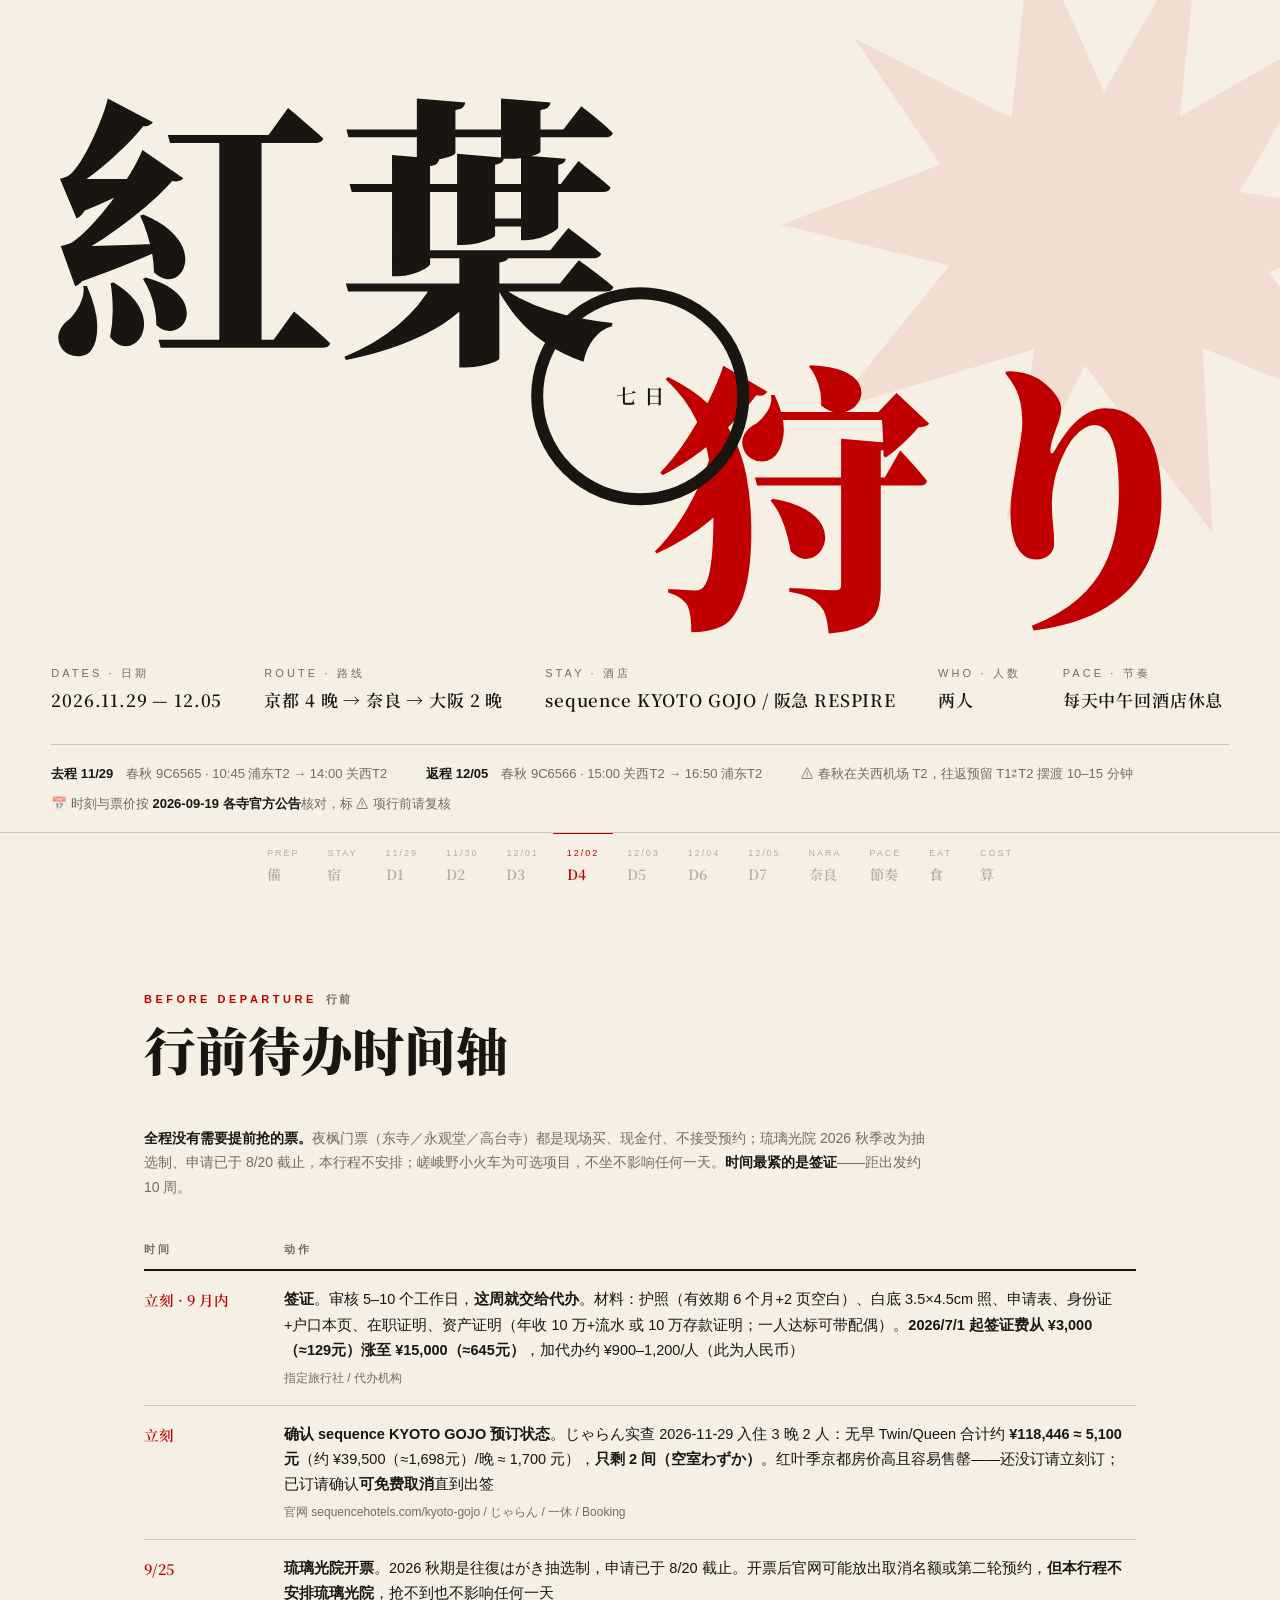
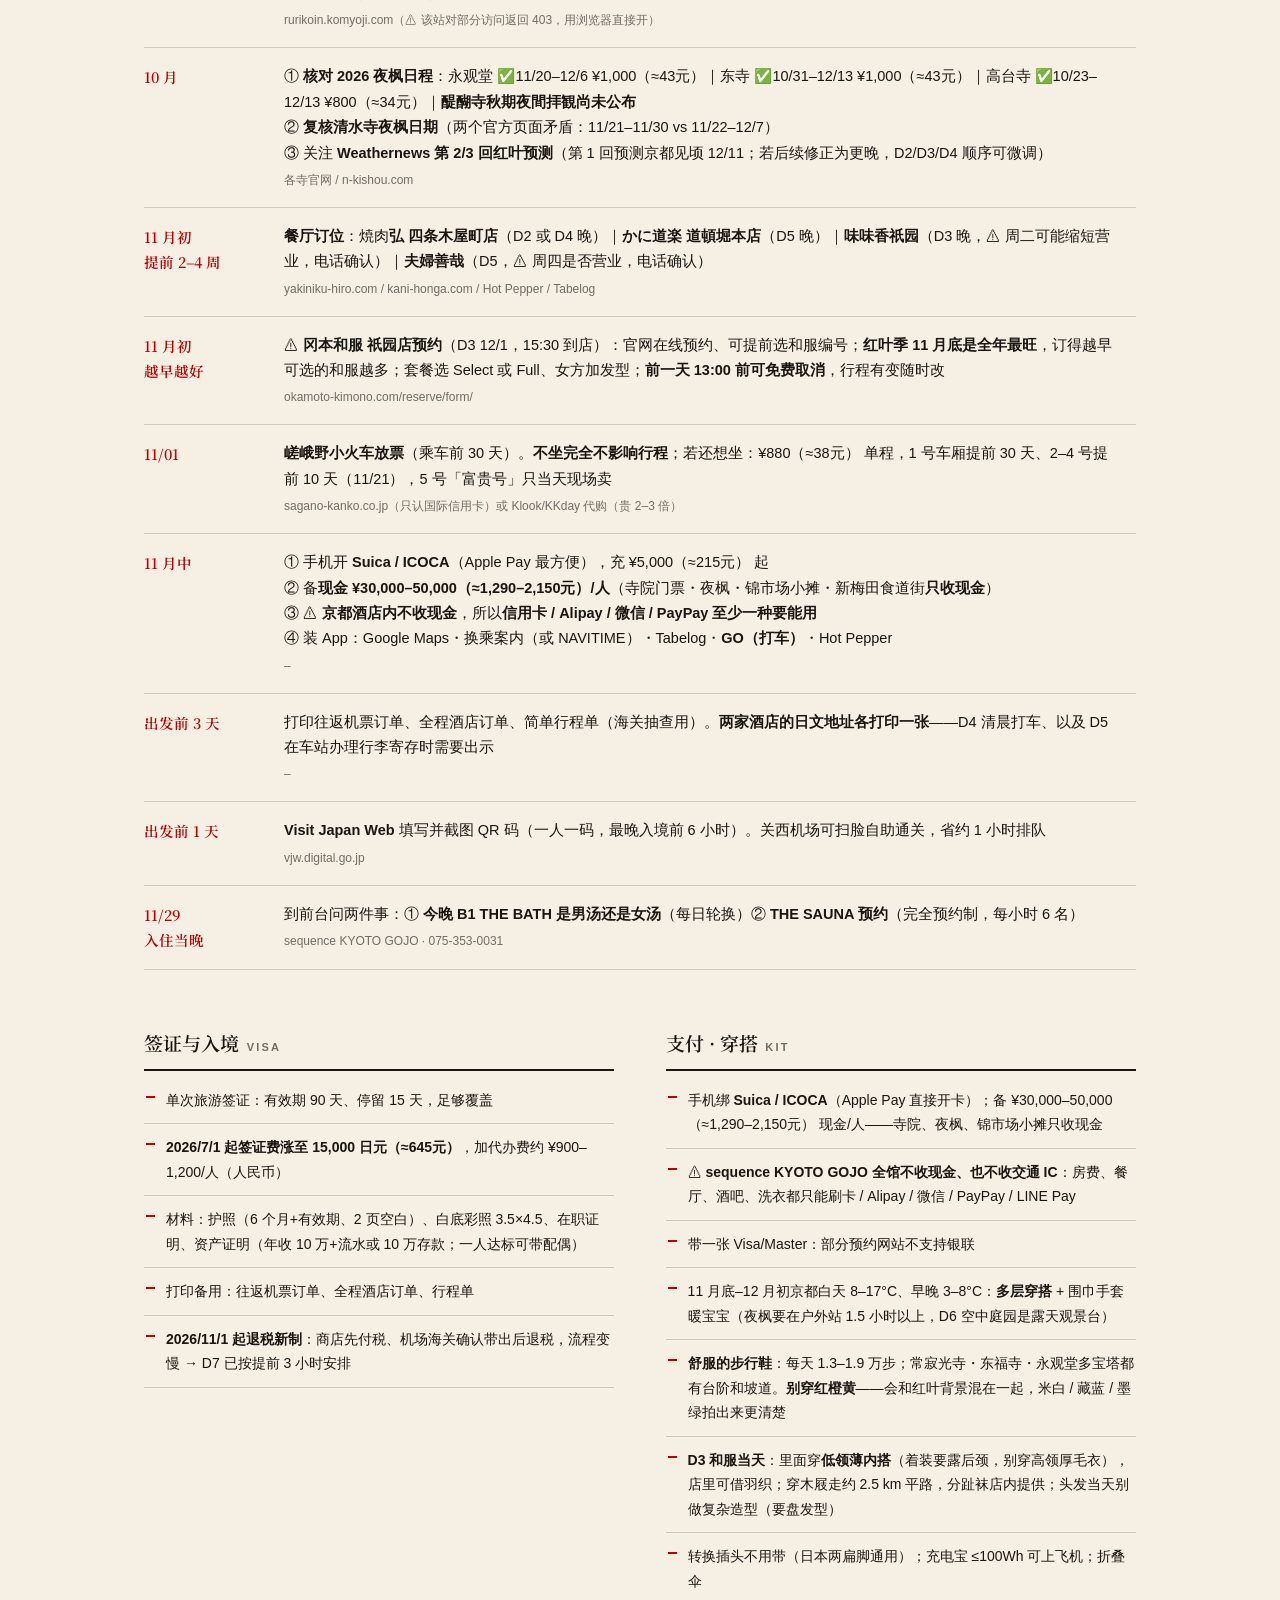
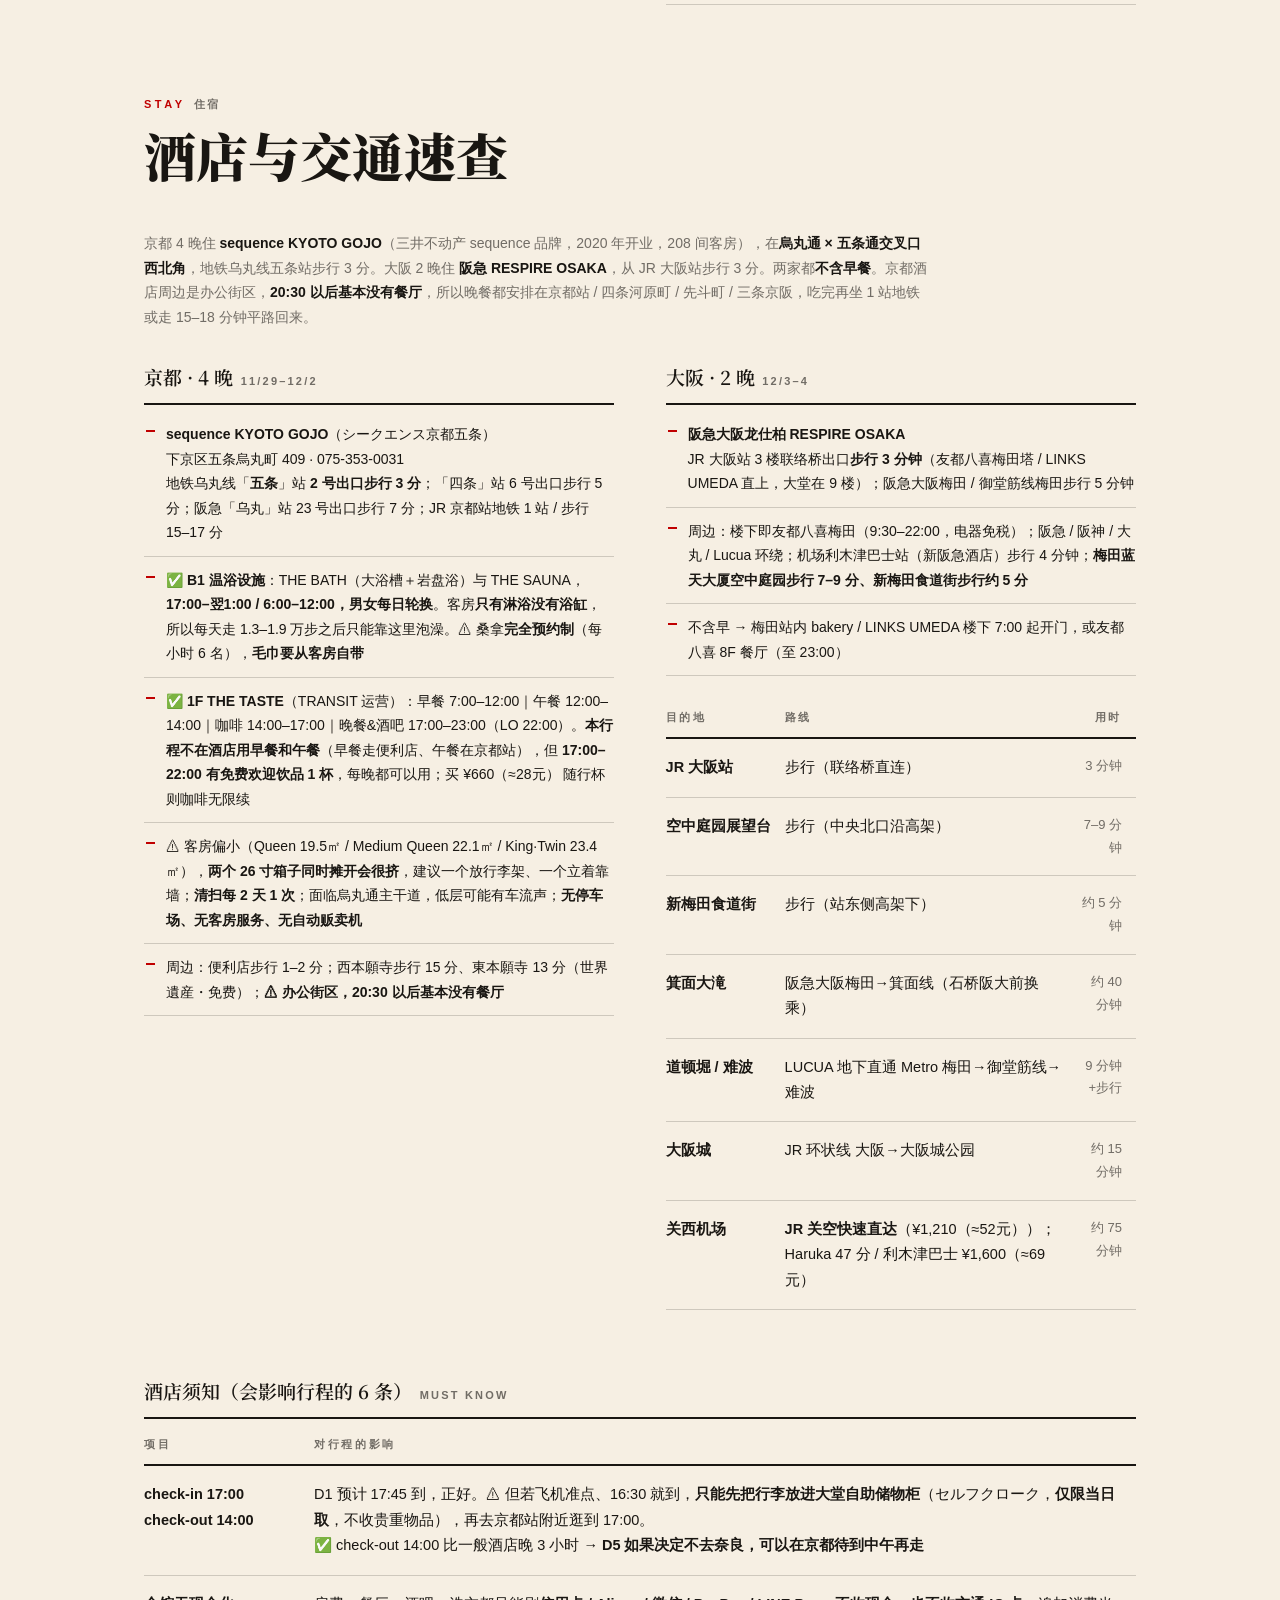
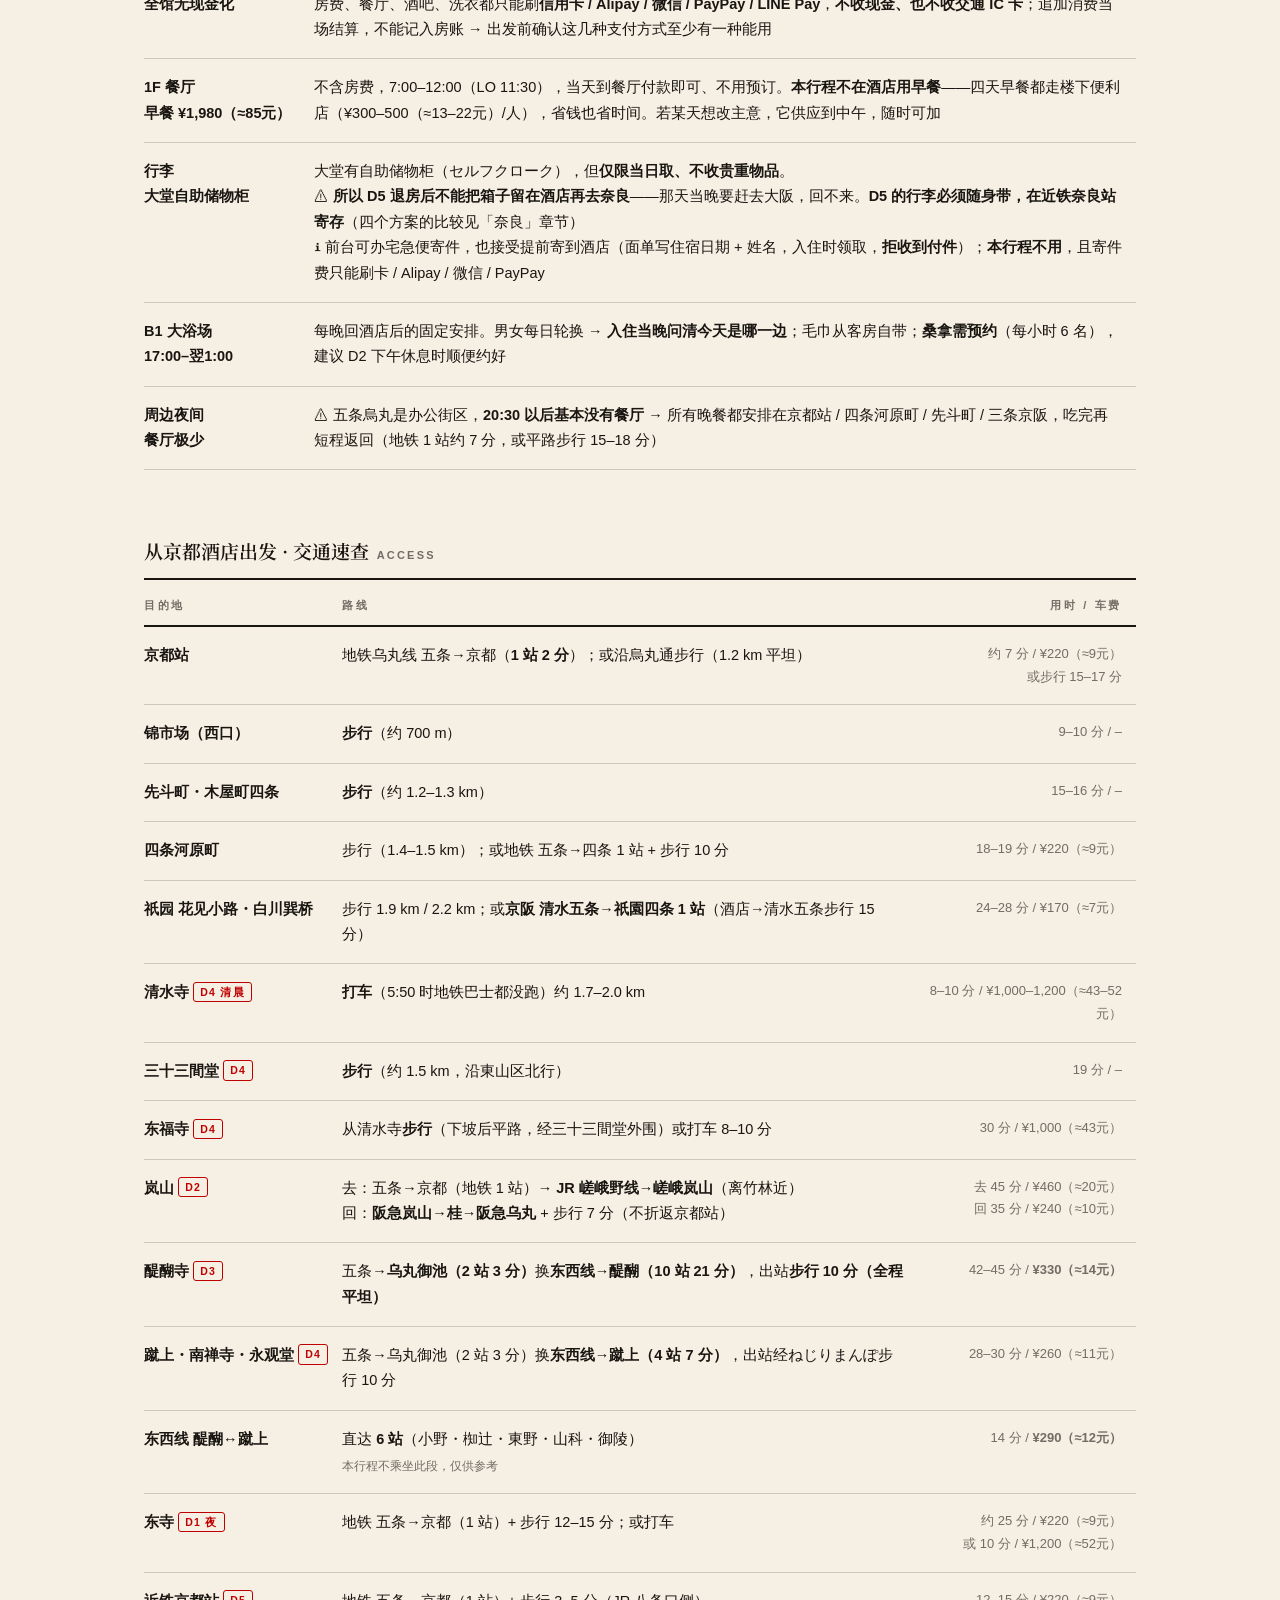
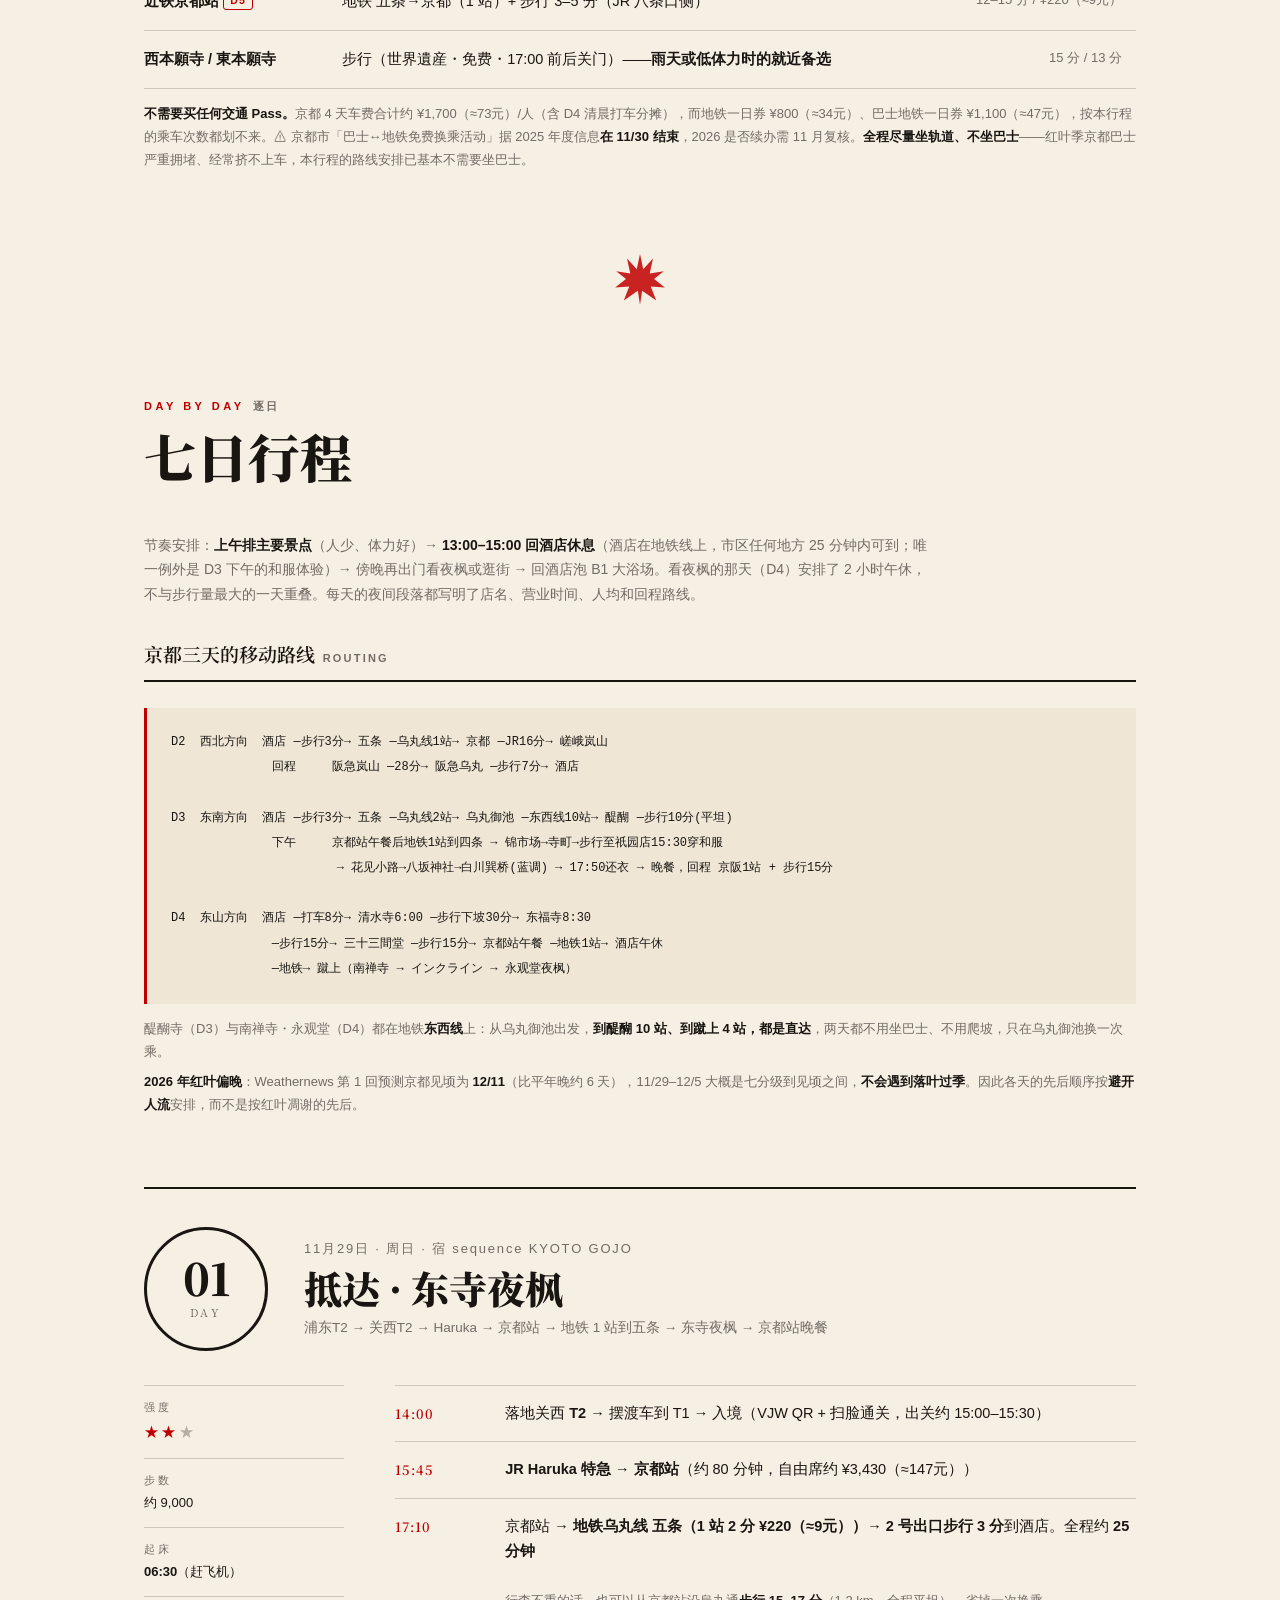
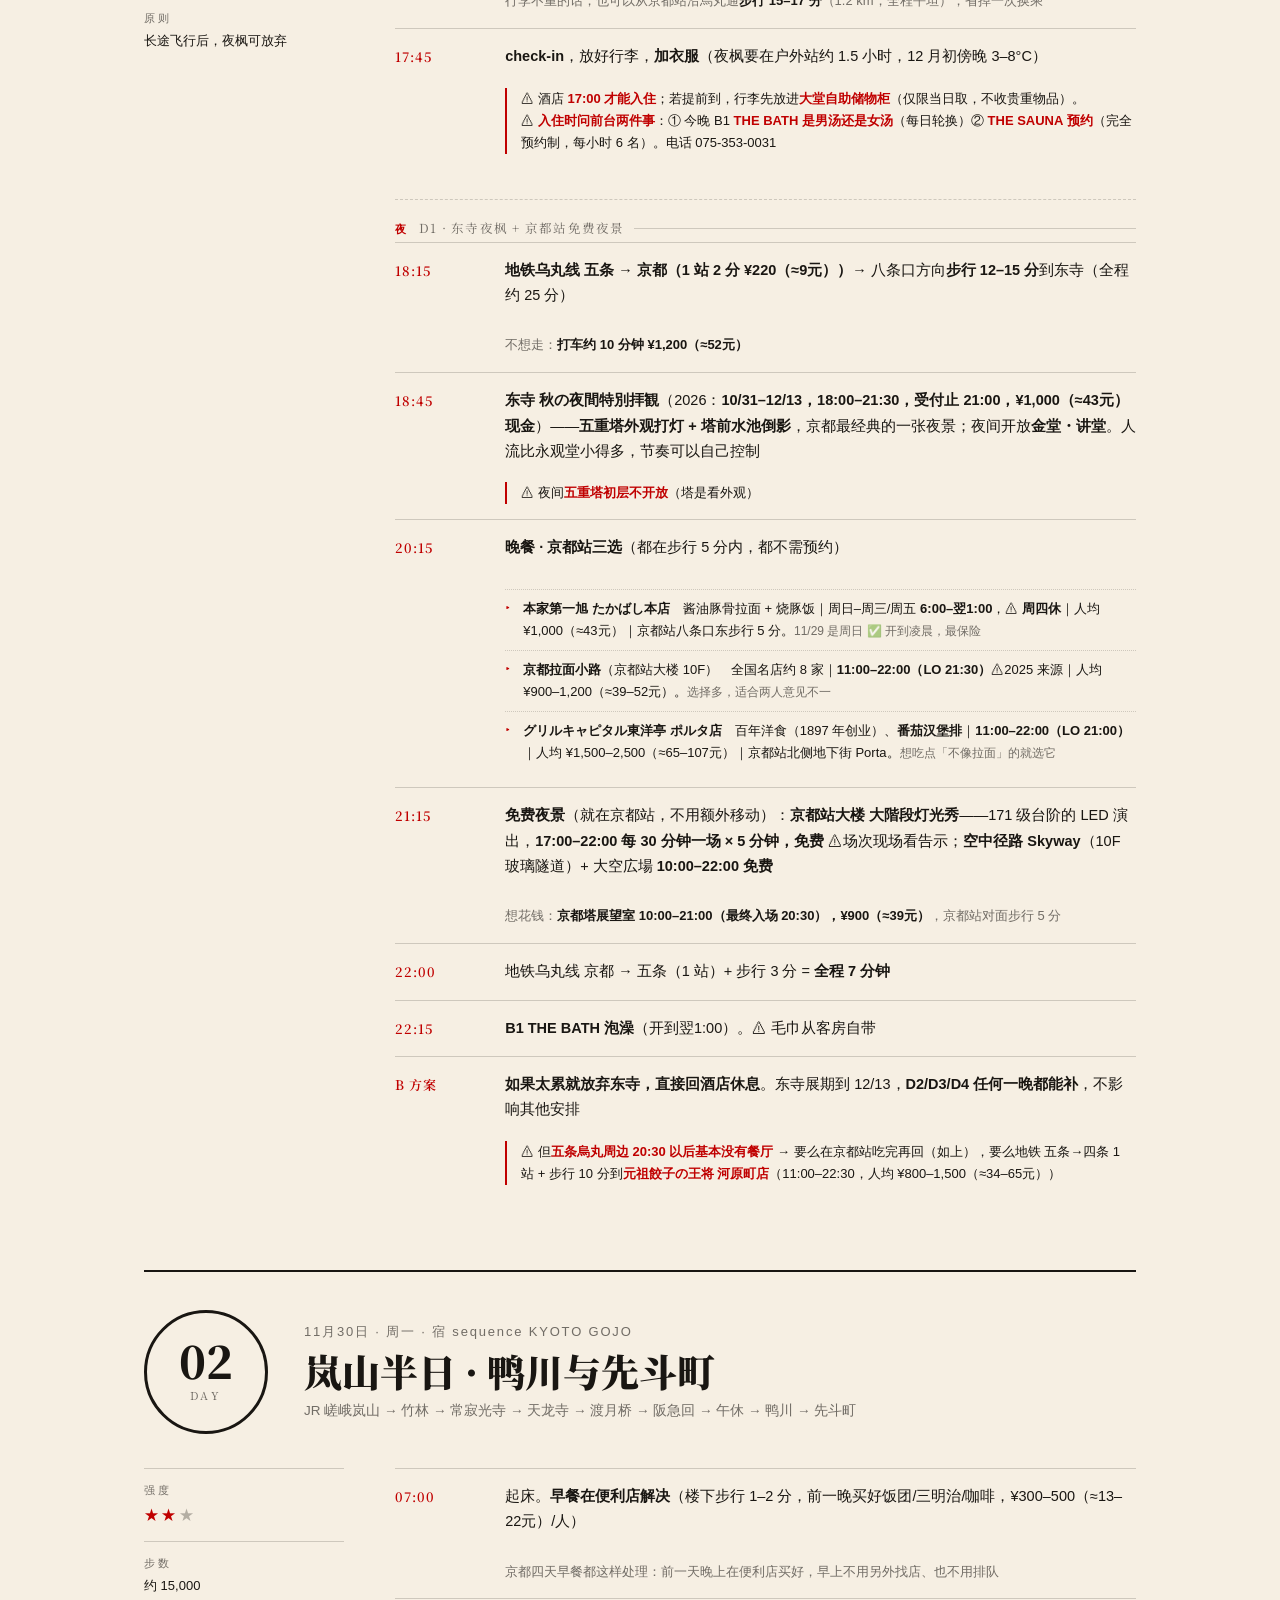
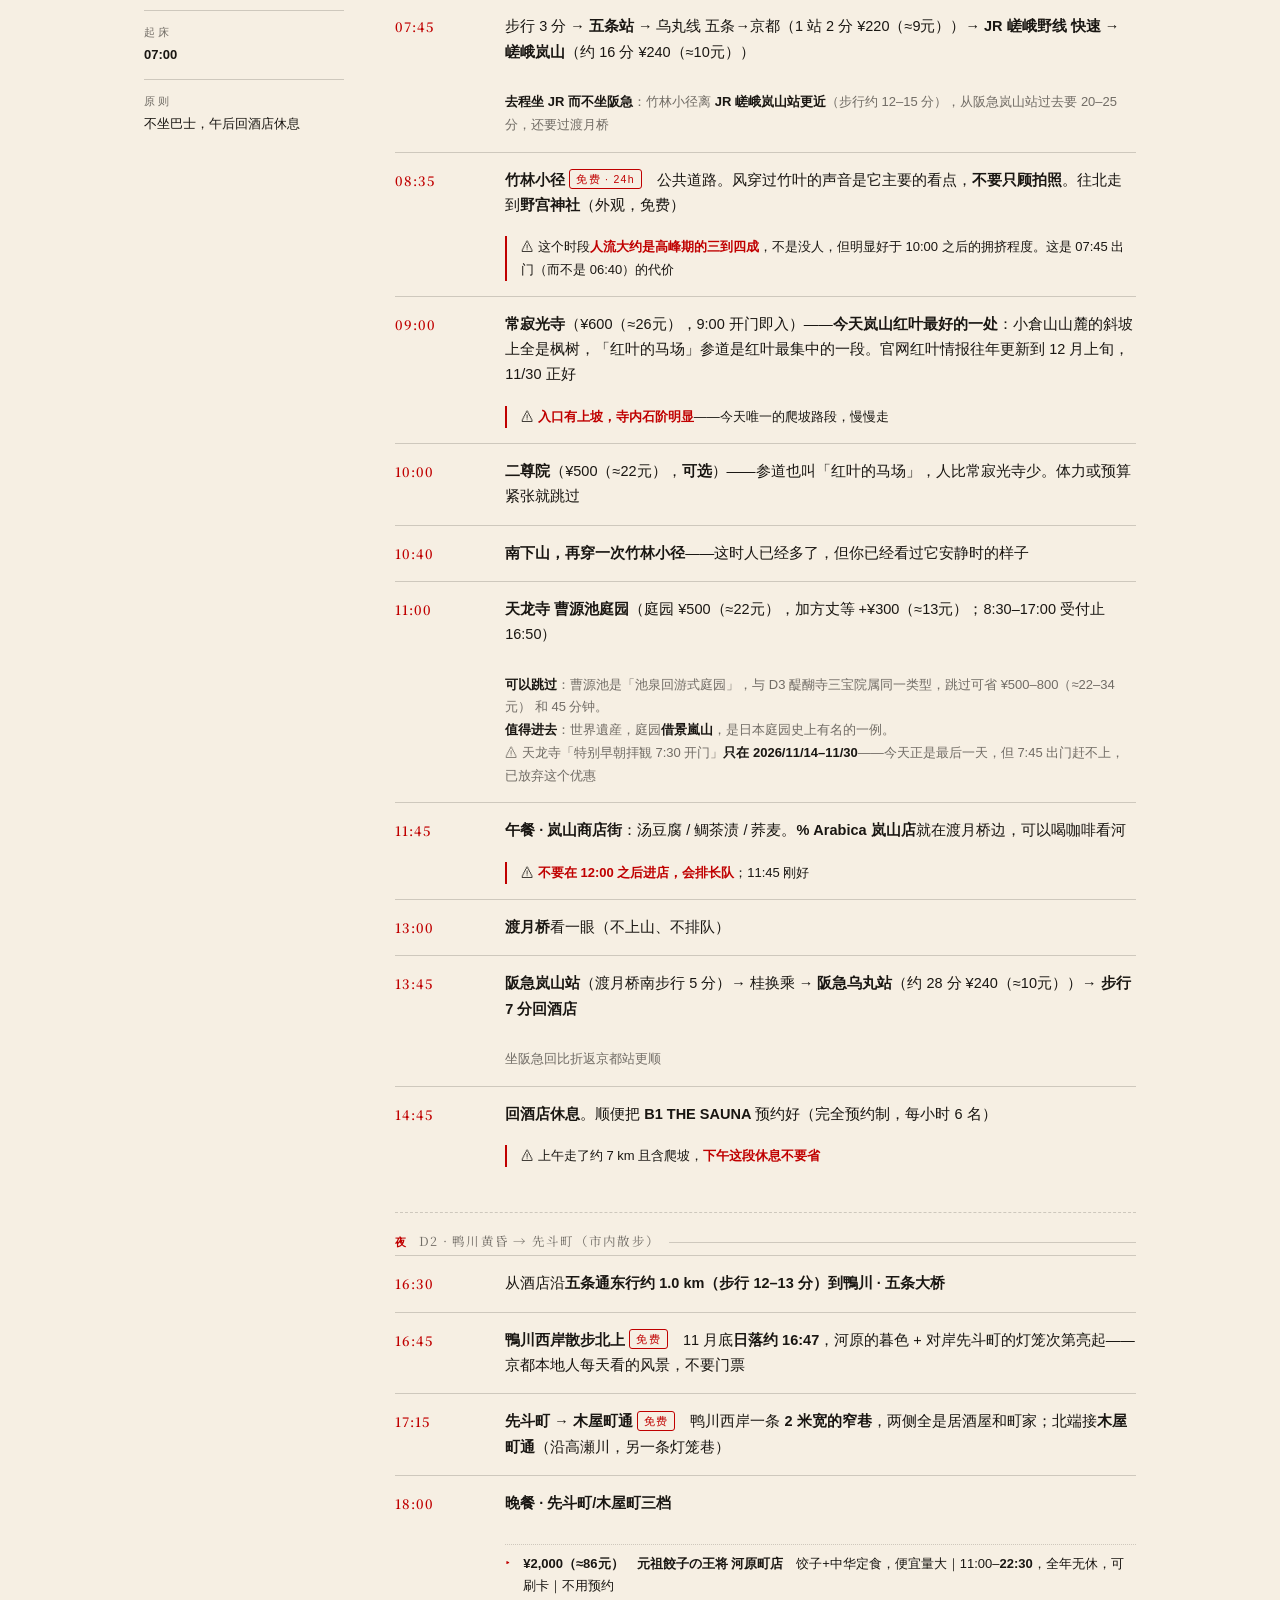
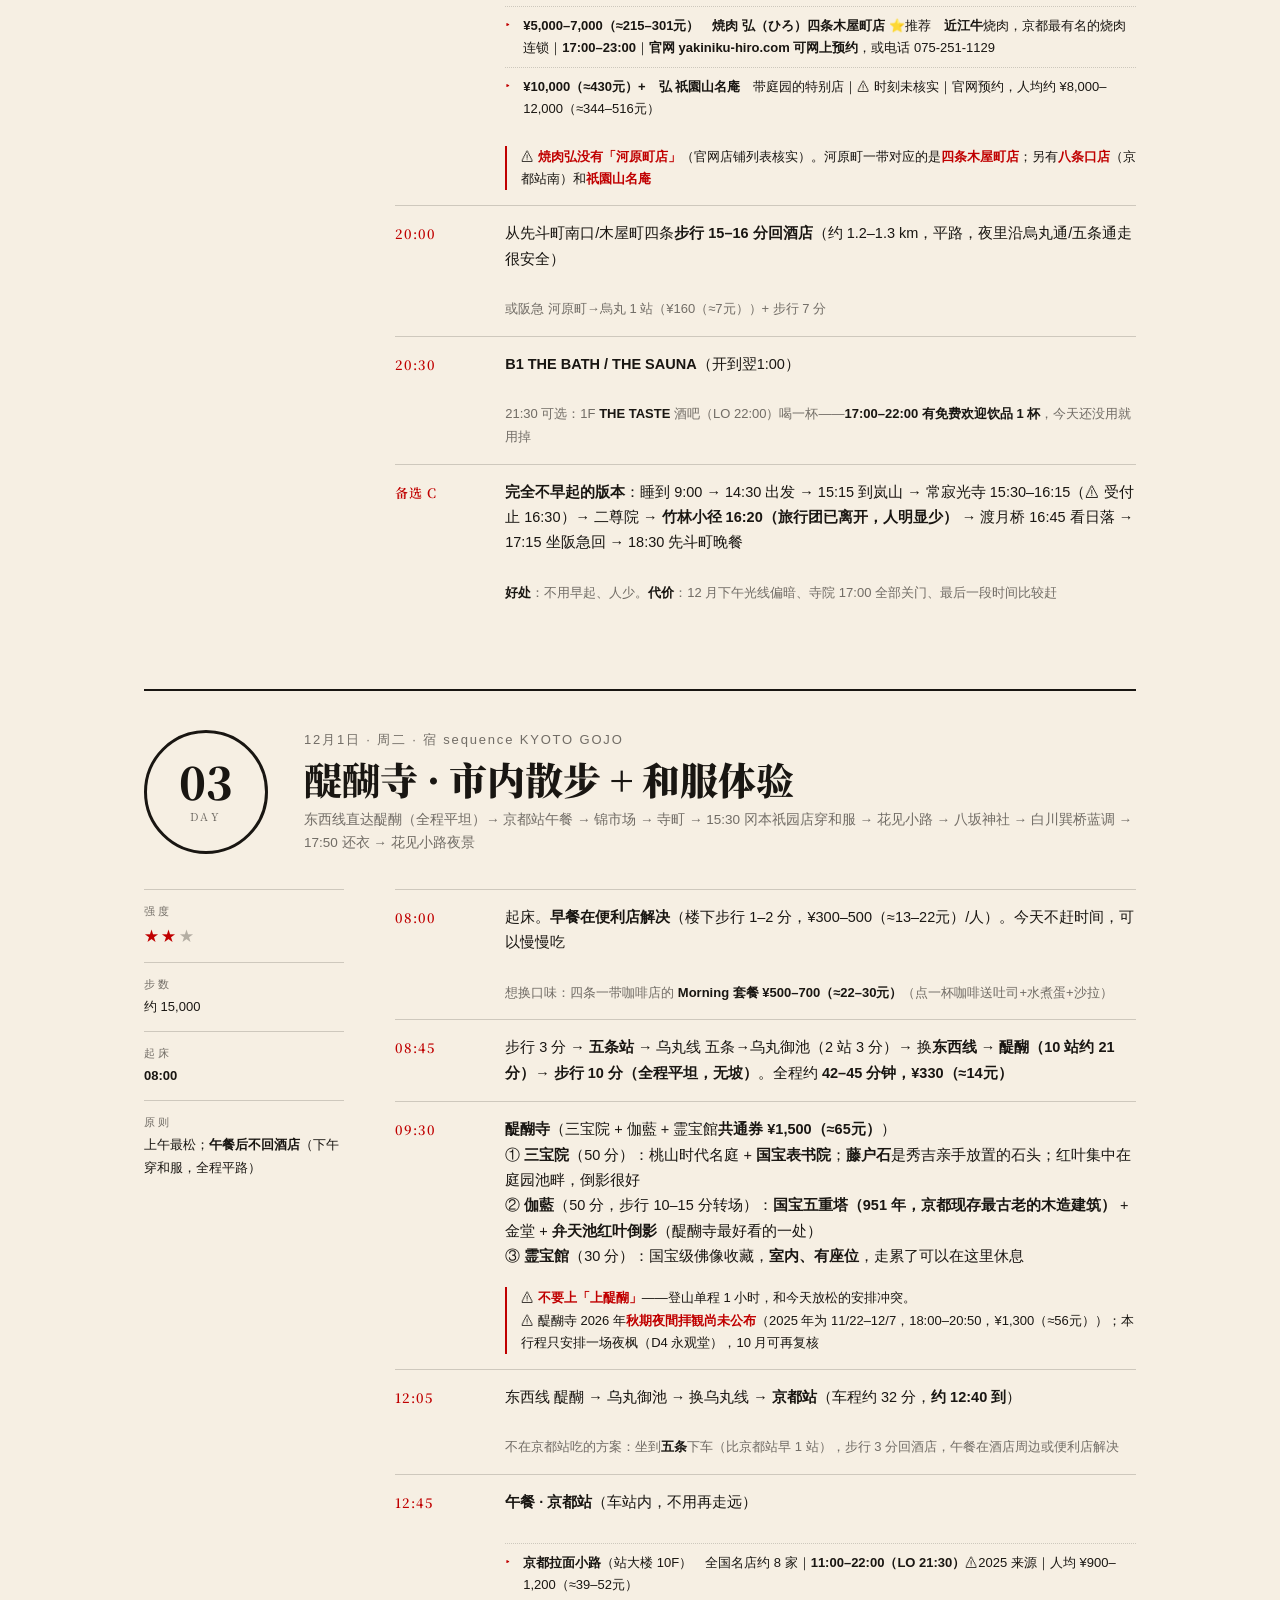
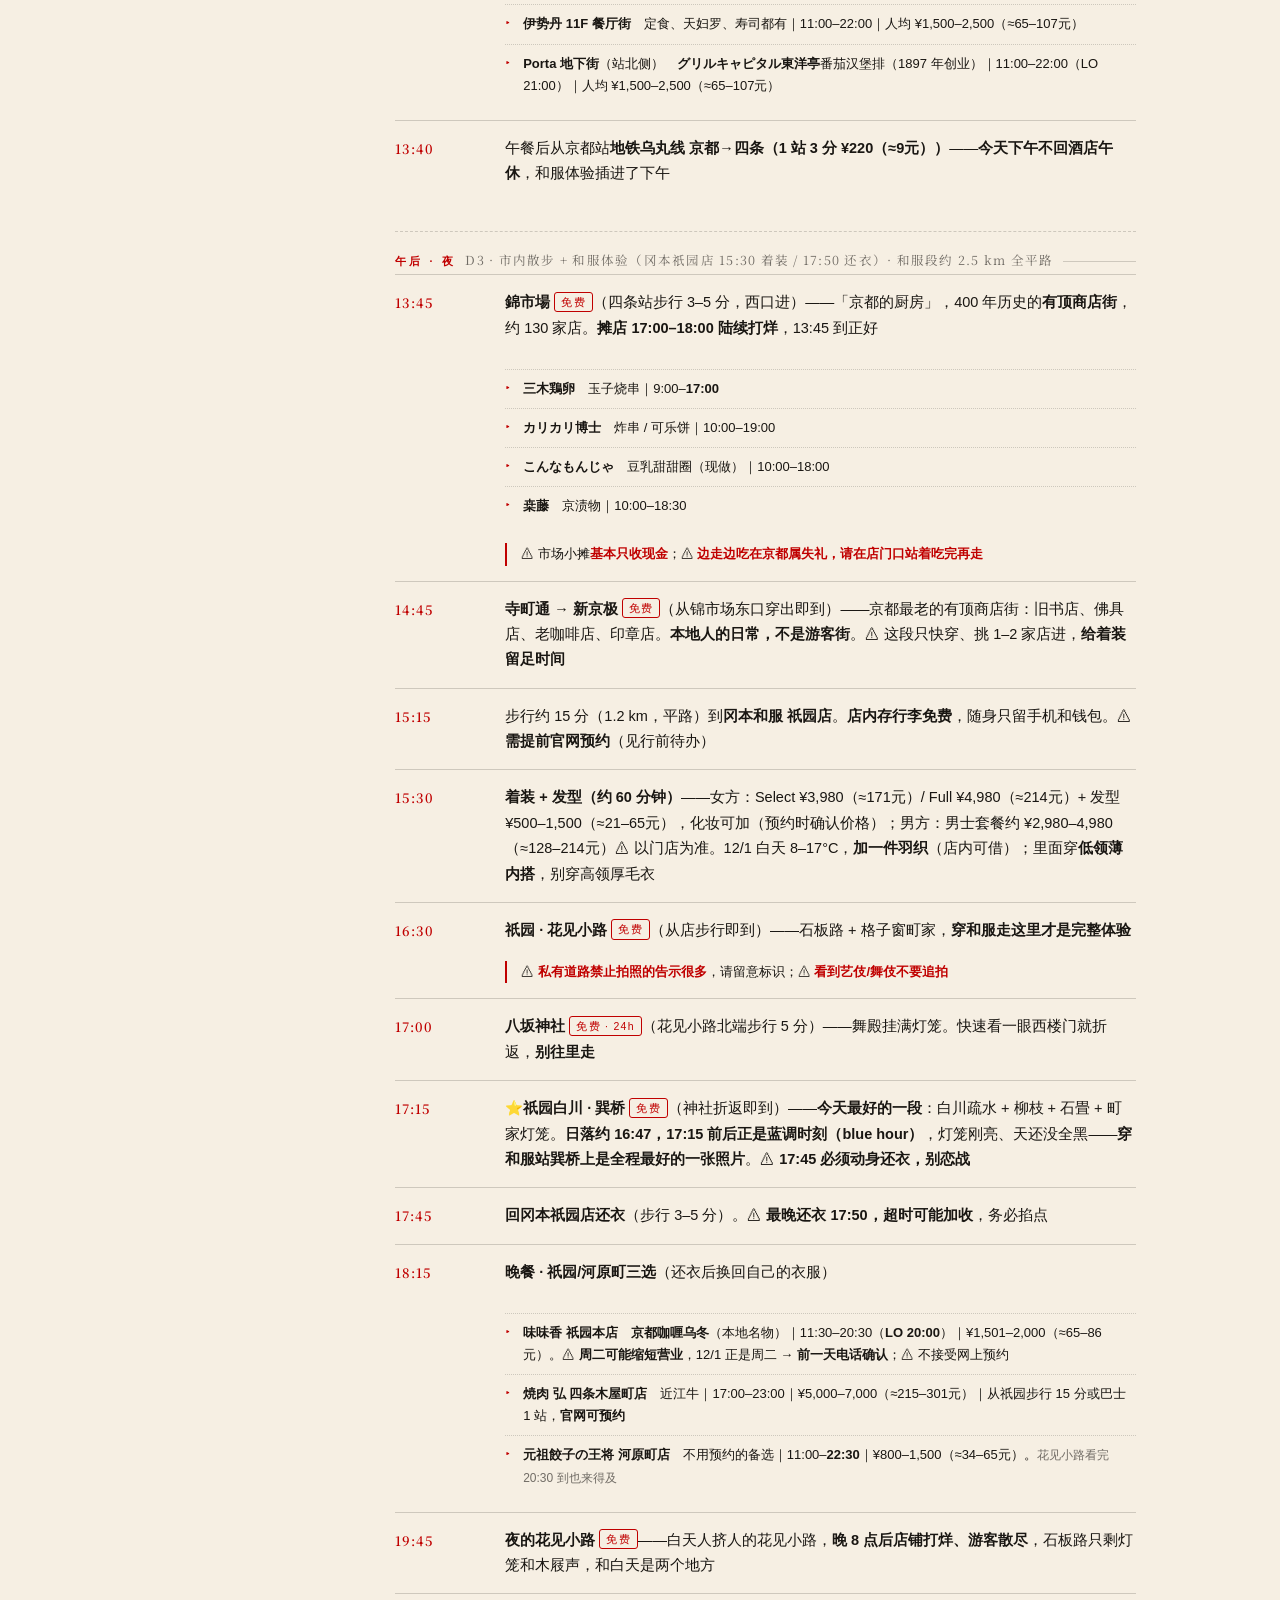
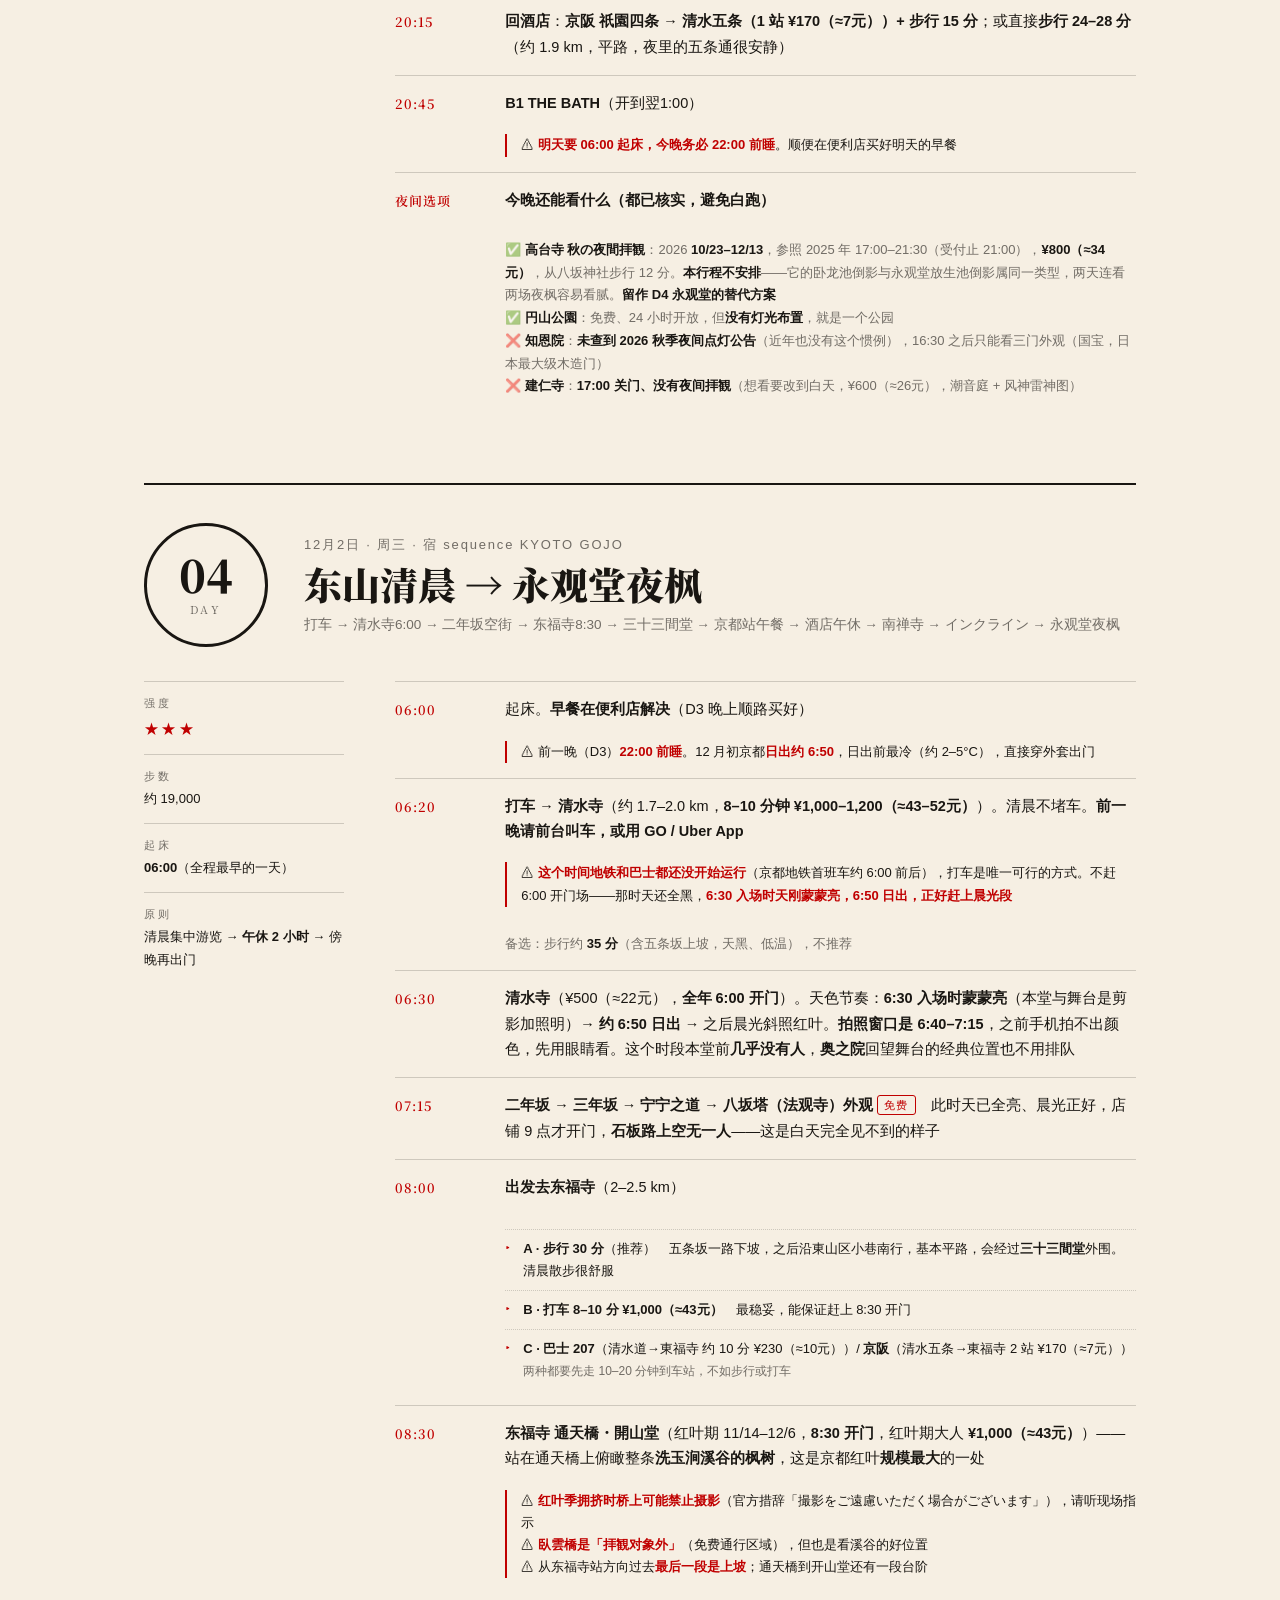
==== commit 5139c7b0: "D3 下午加入冈本和服体验（祇园店 15:30 着装 / 17:50 还衣），锦市场寺町挪到着装前，午餐后不回酒店午休；预算加和服两项并更新合计" ====
--- a/kansai-momiji-2026-v2/index.html
+++ b/kansai-momiji-2026-v2/index.html
@@ -368,6 +368,7 @@
       <tr><td class="when">9/25</td><td><b>琉璃光院开票</b>。2026 秋期是往復はがき抽选制，申请已于 8/20 截止。开票后官网可能放出取消名额或第二轮预约，<b>但本行程不安排琉璃光院</b>，抢不到也不影响任何一天<span class="src">rurikoin.komyoji.com（⚠ 该站对部分访问返回 403，用浏览器直接开）</span></td></tr>
       <tr><td class="when">10 月</td><td>① <b>核对 2026 夜枫日程</b>：永观堂 ✅11/20–12/6 ¥1,000（≈43元）｜东寺 ✅10/31–12/13 ¥1,000（≈43元）｜高台寺 ✅10/23–12/13 ¥800（≈34元）｜<b>醍醐寺秋期夜間拝観尚未公布</b><br>② <b>复核清水寺夜枫日期</b>（两个官方页面矛盾：11/21–11/30 vs 11/22–12/7）<br>③ 关注 <b>Weathernews 第 2/3 回红叶预测</b>（第 1 回预测京都见顷 12/11；若后续修正为更晚，D2/D3/D4 顺序可微调）<span class="src">各寺官网 / n-kishou.com</span></td></tr>
       <tr><td class="when">11 月初<br>提前 2–4 周</td><td><b>餐厅订位</b>：焼肉<b>弘 四条木屋町店</b>（D2 或 D4 晚）｜<b>かに道楽 道頓堀本店</b>（D5 晚）｜<b>味味香祇园</b>（D3 晚，⚠ 周二可能缩短营业，电话确认）｜<b>夫婦善哉</b>（D5，⚠ 周四是否营业，电话确认）<span class="src">yakiniku-hiro.com / kani-honga.com / Hot Pepper / Tabelog</span></td></tr>
+      <tr><td class="when">11 月初<br>越早越好</td><td>⚠ <b>冈本和服 祇园店预约</b>（D3 12/1，15:30 到店）：官网在线预约、可提前选和服编号；<b>红叶季 11 月底是全年最旺</b>，订得越早可选的和服越多；套餐选 Select 或 Full、女方加发型；<b>前一天 13:00 前可免费取消</b>，行程有变随时改<span class="src">okamoto-kimono.com/reserve/form/</span></td></tr>
       <tr><td class="when">11/01</td><td><b>嵯峨野小火车放票</b>（乘车前 30 天）。<b>不坐完全不影响行程</b>；若还想坐：¥880（≈38元） 单程，1 号车厢提前 30 天、2–4 号提前 10 天（11/21），5 号「富贵号」只当天现场卖<span class="src">sagano-kanko.co.jp（只认国际信用卡）或 Klook/KKday 代购（贵 2–3 倍）</span></td></tr>
       <tr><td class="when">11 月中</td><td>① 手机开 <b>Suica / ICOCA</b>（Apple Pay 最方便），充 ¥5,000（≈215元） 起<br>② 备<b>现金 ¥30,000–50,000（≈1,290–2,150元）/人</b>（寺院门票・夜枫・锦市场小摊・新梅田食道街<b>只收现金</b>）<br>③ ⚠ <b>京都酒店内不收现金</b>，所以<b>信用卡 / Alipay / 微信 / PayPay 至少一种要能用</b><br>④ 装 App：Google Maps・换乘案内（或 NAVITIME）・Tabelog・<b>GO（打车）</b>・Hot Pepper<span class="src">–</span></td></tr>
       <tr><td class="when">出发前 3 天</td><td>打印往返机票订单、全程酒店订单、简单行程单（海关抽查用）。<b>两家酒店的日文地址各打印一张</b>——D4 清晨打车、以及 D5 在车站办理行李寄存时需要出示<span class="src">–</span></td></tr>
@@ -395,6 +396,7 @@
         <li>带一张 Visa/Master：部分预约网站不支持银联</li>
         <li>11 月底–12 月初京都白天 8–17°C、早晚 3–8°C：<b>多层穿搭</b> + 围巾手套暖宝宝（夜枫要在户外站 1.5 小时以上，D6 空中庭园是露天观景台）</li>
         <li><b>舒服的步行鞋</b>：每天 1.3–1.9 万步；常寂光寺・东福寺・永观堂多宝塔都有台阶和坡道。<b>别穿红橙黄</b>——会和红叶背景混在一起，米白 / 藏蓝 / 墨绿拍出来更清楚</li>
+        <li><b>D3 和服当天</b>：里面穿<b>低领薄内搭</b>（着装要露后颈，别穿高领厚毛衣），店里可借羽织；穿木屐走约 2.5 km 平路，分趾袜店内提供；头发当天别做复杂造型（要盘发型）</li>
         <li>转换插头不用带（日本两扁脚通用）；充电宝 ≤100Wh 可上飞机；折叠伞</li>
       </ul>
     </div>
@@ -483,7 +485,7 @@
 <section id="days">
   <div class="sec-label rv">Day by Day<span>逐日</span></div>
   <h2 class="sec-title rv">七日行程</h2>
-  <p class="sec-note rv">节奏安排：<b>上午排主要景点</b>（人少、体力好）→ <b>13:00–15:00 回酒店休息</b>（酒店在地铁线上，市区任何地方 25 分钟内可到）→ 傍晚再出门看夜枫或逛街 → 回酒店泡 B1 大浴场。看夜枫的那天（D4）安排了 2 小时午休，不与步行量最大的一天重叠。每天的夜间段落都写明了店名、营业时间、人均和回程路线。</p>
+  <p class="sec-note rv">节奏安排：<b>上午排主要景点</b>（人少、体力好）→ <b>13:00–15:00 回酒店休息</b>（酒店在地铁线上，市区任何地方 25 分钟内可到；唯一例外是 D3 下午的和服体验）→ 傍晚再出门看夜枫或逛街 → 回酒店泡 B1 大浴场。看夜枫的那天（D4）安排了 2 小时午休，不与步行量最大的一天重叠。每天的夜间段落都写明了店名、营业时间、人均和回程路线。</p>
 
   <div class="rv">
     <h4 class="sub-title">京都三天的移动路线<small>Routing</small></h4>
@@ -491,7 +493,8 @@
               回程     阪急岚山 ─28分→ 阪急乌丸 ─步行7分→ 酒店
 
 D3  东南方向  酒店 ─步行3分→ 五条 ─乌丸线2站→ 乌丸御池 ─东西线10站→ 醍醐 ─步行10分(平坦)
-              下午     全程步行（锦市场→寺町→鸭川→祇园），回程 京阪1站 + 步行15分
+              下午     京都站午餐后地铁1站到四条 → 锦市场→寺町→步行至祇园店15:30穿和服
+                       → 花见小路→八坂神社→白川巽桥(蓝调) → 17:50还衣 → 晚餐，回程 京阪1站 + 步行15分
 
 D4  东山方向  酒店 ─打车8分→ 清水寺6:00 ─步行下坡30分→ 东福寺8:30
               ─步行15分→ 三十三間堂 ─步行15分→ 京都站午餐 ─地铁1站→ 酒店午休
@@ -613,8 +616,8 @@
       <div class="day-circle"><span class="n">03</span><span class="d">DAY</span></div>
       <div class="day-titles">
         <div class="date">12月1日 · 周二 · 宿 sequence KYOTO GOJO</div>
-        <h3>醍醐寺 · 半天市内散步</h3>
-        <div class="route">东西线直达醍醐（全程平坦）→ 京都站午餐 → 回酒店午休 → 锦市场 → 寺町 → 鸭川 → 祇园白川黄昏 → 花见小路夜景</div>
+        <h3>醍醐寺 · 市内散步 + 和服体验</h3>
+        <div class="route">东西线直达醍醐（全程平坦）→ 京都站午餐 → 锦市场 → 寺町 → 15:30 冈本祇园店穿和服 → 花见小路 → 八坂神社 → 白川巽桥蓝调 → 17:50 还衣 → 花见小路夜景</div>
       </div>
     </div>
     <div class="day-body">
@@ -622,7 +625,7 @@
         <div class="cell"><span class="k">强度</span><span class="stars">★★<span class="off">★</span></span></div>
         <div class="cell"><span class="k">步数</span>约 15,000</div>
         <div class="cell"><span class="k">起床</span><b>08:00</b></div>
-        <div class="cell"><span class="k">原则</span><b>全程最轻松的一天</b></div>
+        <div class="cell"><span class="k">原则</span>上午最松；<b>午餐后不回酒店</b>（下午穿和服，全程平路）</div>
       </aside>
       <div>
         <div class="slot"><div class="t">08:00</div><p>起床。<b>早餐在便利店解决</b>（楼下步行 1–2 分，¥300–500（≈13–22元）/人）。今天不赶时间，可以慢慢吃</p>
@@ -638,13 +641,11 @@
           <li><b>伊势丹 11F 餐厅街</b>　定食、天妇罗、寿司都有｜11:00–22:00｜人均 ¥1,500–2,500（≈65–107元）</li>
           <li><b>Porta 地下街</b>（站北侧）　<b>グリルキャピタル東洋亭</b>番茄汉堡排（1897 年创业）｜11:00–22:00（LO 21:00）｜人均 ¥1,500–2,500（≈65–107元）</li>
         </ul></div>
-        <div class="slot"><div class="t">13:40</div><p>地铁乌丸线 京都 → 五条（1 站 2 分 ¥220（≈9元））+ 步行 3 分回酒店</p></div>
-        <div class="slot"><div class="t">13:50</div><p><b>午休</b>（到 15:00）</p></div>
-
-        <div class="eve-mark">午后 · 夜<span>D3 · 半天市内散步 · 约 4.5–5 km，全程平坦</span></div>
-
-        <div class="slot"><div class="t">15:15</div><p>出门。<b>今天剩下的时间全部步行</b>（除了回程）</p></div>
-        <div class="slot"><div class="t">15:30</div><p><b>錦市場</b><span class="free">免费</span>（西口<b>步行 9–10 分</b>，约 700 m）——「京都的厨房」，400 年历史的<b>有顶商店街</b>，约 130 家店。<b>摊店 17:00–18:00 陆续打烊</b>，15:30 到正好</p>
+        <div class="slot"><div class="t">13:40</div><p>午餐后从京都站<b>地铁乌丸线 京都→四条（1 站 3 分 ¥220（≈9元））</b>——<b>今天下午不回酒店午休</b>，和服体验插进了下午</p></div>
+
+        <div class="eve-mark">午后 · 夜<span>D3 · 市内散步 + 和服体验（冈本祇园店 15:30 着装 / 17:50 还衣）· 和服段约 2.5 km 全平路</span></div>
+
+        <div class="slot"><div class="t">13:45</div><p><b>錦市場</b><span class="free">免费</span>（四条站步行 3–5 分，西口进）——「京都的厨房」，400 年历史的<b>有顶商店街</b>，约 130 家店。<b>摊店 17:00–18:00 陆续打烊</b>，13:45 到正好</p>
         <ul class="picks">
           <li><b>三木鶏卵</b>　玉子烧串｜9:00–<b>17:00</b></li>
           <li><b>カリカリ博士</b>　炸串 / 可乐饼｜10:00–19:00</li>
@@ -652,13 +653,15 @@
           <li><b>桒藤</b>　京渍物｜10:00–18:30</li>
         </ul>
         <div class="warn">⚠ 市场小摊<b>基本只收现金</b>；⚠ <b>边走边吃在京都属失礼，请在店门口站着吃完再走</b></div></div>
-        <div class="slot"><div class="t">16:15</div><p><b>寺町通 → 新京极</b><span class="free">免费</span>（从锦市场东口穿出即到）——京都最老的有顶商店街：旧书店、佛具店、老咖啡店、印章店。<b>本地人的日常，不是游客街</b>。有顶棚 → <b>下雨天这段完全不受影响</b></p></div>
-        <div class="slot"><div class="t">16:40</div><p><b>三条通 → 鴨川 · 三条大桥</b>（步行 10 分）——河原看暮色；三条大桥旁的<b>星巴克（町家建筑改造）</b>值得进去坐 15 分钟</p></div>
-        <div class="slot"><div class="t">17:00</div><p><b>祇园 · 花见小路</b><span class="free">免费</span>（过四条大桥到东岸，步行 8 分）——石板路 + 格子窗町家</p>
+        <div class="slot"><div class="t">14:45</div><p><b>寺町通 → 新京极</b><span class="free">免费</span>（从锦市场东口穿出即到）——京都最老的有顶商店街：旧书店、佛具店、老咖啡店、印章店。<b>本地人的日常，不是游客街</b>。⚠ 这段只快穿、挑 1–2 家店进，<b>给着装留足时间</b></p></div>
+        <div class="slot"><div class="t">15:15</div><p>步行约 15 分（1.2 km，平路）到<b>冈本和服 祇园店</b>。<b>店内存行李免费</b>，随身只留手机和钱包。⚠ <b>需提前官网预约</b>（见行前待办）</p></div>
+        <div class="slot"><div class="t">15:30</div><p><b>着装 + 发型（约 60 分钟）</b>——女方：Select ¥3,980（≈171元）/ Full ¥4,980（≈214元）+ 发型 ¥500–1,500（≈21–65元），化妆可加（预约时确认价格）；男方：男士套餐约 ¥2,980–4,980（≈128–214元）⚠ 以门店为准。12/1 白天 8–17°C，<b>加一件羽织</b>（店内可借）；里面穿<b>低领薄内搭</b>，别穿高领厚毛衣</p></div>
+        <div class="slot"><div class="t">16:30</div><p><b>祇园 · 花见小路</b><span class="free">免费</span>（从店步行即到）——石板路 + 格子窗町家，<b>穿和服走这里才是完整体验</b></p>
         <div class="warn">⚠ <b>私有道路禁止拍照的告示很多</b>，请留意标识；⚠ <b>看到艺伎/舞伎不要追拍</b></div></div>
-        <div class="slot"><div class="t">17:15</div><p>⭐<b>祇园白川 · 巽桥</b><span class="free">免费</span>（花见小路北行 5 分）——<b>今天最好的一段</b>：白川疏水 + 柳枝 + 石畳 + 町家灯笼。<b>日落约 16:47，17:15 前后正是蓝调时刻（blue hour）</b>，灯笼刚亮、天还没全黑</p></div>
-        <div class="slot"><div class="t">17:45</div><p><b>八坂神社</b><span class="free">免费 · 24h</span>（步行 8 分）——舞殿挂满灯笼，夜间点亮（⚠ 点灯至约 22:00，未官方核实）</p></div>
-        <div class="slot"><div class="t">18:15</div><p><b>晚餐 · 祇园/河原町三选</b></p>
+        <div class="slot"><div class="t">17:00</div><p><b>八坂神社</b><span class="free">免费 · 24h</span>（花见小路北端步行 5 分）——舞殿挂满灯笼。快速看一眼西楼门就折返，<b>别往里走</b></p></div>
+        <div class="slot"><div class="t">17:15</div><p>⭐<b>祇园白川 · 巽桥</b><span class="free">免费</span>（神社折返即到）——<b>今天最好的一段</b>：白川疏水 + 柳枝 + 石畳 + 町家灯笼。<b>日落约 16:47，17:15 前后正是蓝调时刻（blue hour）</b>，灯笼刚亮、天还没全黑——<b>穿和服站巽桥上是全程最好的一张照片</b>。⚠ <b>17:45 必须动身还衣，别恋战</b></p></div>
+        <div class="slot"><div class="t">17:45</div><p><b>回冈本祇园店还衣</b>（步行 3–5 分）。⚠ <b>最晚还衣 17:50，超时可能加收</b>，务必掐点</p></div>
+        <div class="slot"><div class="t">18:15</div><p><b>晚餐 · 祇园/河原町三选</b>（还衣后换回自己的衣服）</p>
         <ul class="picks">
           <li><b>味味香 祇园本店</b>　<b>京都咖喱乌冬</b>（本地名物）｜11:30–20:30（<b>LO 20:00</b>）｜¥1,501–2,000（≈65–86元）。⚠ <b>周二可能缩短营业</b>，12/1 正是周二 → <b>前一天电话确认</b>；⚠ 不接受网上预约</li>
           <li><b>焼肉 弘 四条木屋町店</b>　近江牛｜17:00–23:00｜¥5,000–7,000（≈215–301元）｜从祇园步行 15 分或巴士 1 站，<b>官网可预约</b></li>
@@ -1002,7 +1005,7 @@
   <div class="stam rv" style="margin-top:56px">
     <div class="lbl">D1 抵达<small>东寺夜枫（可放弃）</small></div><div class="bar"><i data-w="47%"></i></div><div class="steps">9,000 步</div>
     <div class="lbl">D2 岚山<small>07:00 起 · 含爬坡</small></div><div class="bar"><i data-w="79%"></i></div><div class="steps">15,000 步</div>
-    <div class="lbl">D3 醍醐寺+市内<small>08:00 起 · 最轻松</small></div><div class="bar"><i data-w="79%"></i></div><div class="steps">15,000 步</div>
+    <div class="lbl">D3 醍醐寺+市内+和服<small>08:00 起 · 无午休 · 全程平路</small></div><div class="bar"><i data-w="79%"></i></div><div class="steps">15,000 步</div>
     <div class="lbl">D4 东山+夜枫<small>06:00 起 · 含 2 小时午休</small></div><div class="bar"><i data-w="100%"></i></div><div class="steps">19,000 步</div>
     <div class="lbl">D5 奈良→大阪<small>08:00 起 · 奈良段空手</small></div><div class="bar"><i data-w="68%"></i></div><div class="steps">13,000 步</div>
     <div class="lbl">D6 大阪<small>自然醒 · 全天最轻松</small></div><div class="bar"><i data-w="63%"></i></div><div class="steps">12,000 步</div>
@@ -1016,7 +1019,7 @@
         <li><b>七天里只有两天需要早起</b>（D1 赶飞机、D4 清水寺清晨 06:00 起，6:50 日出正好赶上晨光段）</li>
         <li>步行量最高的是 D4 的 19,000 步，<b>只有这一天超过 15,000 步</b>；D5–D7 逐日递减</li>
         <li>强度按<b>高—低—高—中—低</b>交替，<b>没有连续两天都是最高强度</b></li>
-        <li><b>中午都能回酒店休息</b>：京都酒店在地铁乌丸线上，市区任何地方 25 分钟内可回到酒店；大阪酒店就在 JR 大阪站旁</li>
+        <li><b>中午基本都能回酒店休息</b>（唯一例外 D3：下午穿和服，不回酒店，但当天上午最松、下午全程平路）；京都酒店在地铁乌丸线上，市区任何地方 25 分钟内可回到酒店；大阪酒店就在 JR 大阪站旁</li>
         <li>酒店 B1 大浴场 <b>17:00–翌1:00</b>，客房只有淋浴没有浴缸，所以每晚泡澡是恢复体力的主要手段</li>
         <li>D4 步行量最大、当晚又要看夜枫，<b>靠中午 2 小时午休撑住</b>——这段休息不要省</li>
       </ul>
@@ -1025,7 +1028,7 @@
       <h4>三条原则<small>Rules</small></h4>
       <ul class="tick">
         <li><b>① 每天上午安排主要景点</b>——人少、体力好，红叶季尤其如此</li>
-        <li><b>② 13:00–15:00 回酒店休息</b>——酒店都在车站旁，这是下午能再出门的前提</li>
+        <li><b>② 13:00–15:00 尽量回酒店休息</b>——酒店都在车站旁，这是下午能再出门的前提（唯一例外是 D3 下午的和服体验）</li>
         <li><b>③ 看夜枫的那天中午必须午休 2 小时</b>——永观堂夜枫要在户外站 1.5 小时以上，且 12 月傍晚只有 3–8°C</li>
         <li><b>累了就砍下午的可选项目</b>：D2 的二尊院与天龙寺、D4 的东福寺方丈庭園、D5 的二月堂，都是标了「可选」的，砍掉不影响主线</li>
       </ul>
@@ -1092,9 +1095,10 @@
       <tr><td>境内交通（含 D4 清晨打车 1–2 次分摊）</td><td class="num">750–1,050</td></tr>
       <tr><td>门票 + 夜枫（两人）</td><td class="num">950–1,200</td></tr>
       <tr><td>行李寄存（D5 近铁奈良站 2 个投币柜，¥1,200–2,000（≈52–86元））</td><td class="num">60–100</td></tr>
+      <tr><td>和服体验（D3 下午，两人）<span class="src">冈本祇园店：女 Select/Full ¥3,980–4,980（≈171–214元）+ 发型 ¥500–1,500（≈21–65元）；男约 ¥2,980–4,980（≈128–214元）⚠ 以门店为准。合计约 ¥9,000–11,500（≈390–495元）</span></td><td class="num">390–500</td></tr>
       <tr><td>餐饮（早餐便利店 + 午晚餐外食，含 1 顿烧肉 + 1 顿蟹会席）</td><td class="num">2,900–4,200</td></tr>
       <tr><td>通讯 + 保险 + 杂项</td><td class="num">400–600</td></tr>
-      <tr class="total"><td>合计（不含机票、酒店、购物）</td><td class="num">≈ 6,900–9,600</td></tr>
+      <tr class="total"><td>合计（不含机票、酒店、购物）</td><td class="num">≈ 7,300–10,100</td></tr>
     </tbody>
   </table>
 
@@ -1139,7 +1143,7 @@
       <h4>雨天备案<small>Plan B</small></h4>
       <ul class="tick">
         <li><b>D2 岚山</b> → <b>京都国立博物馆</b>（七条，室内）或<b>京都站大楼</b>（空中径路 + 伊势丹，可以待一整天）；如果改成去三十三間堂，D4 就把它跳过，避免重复</li>
-        <li><b>D3 醍醐寺</b> → <b>建仁寺</b>（祇园旁，¥600（≈26元），潮音庭 + 风神雷神图）+ <b>下午的市内散步照旧</b>（寺町 / 新京极 / 锦市场<b>全是有顶商店街</b>，下雨反而合适）</li>
+        <li><b>D3 醍醐寺</b> → <b>建仁寺</b>（祇园旁，¥600（≈26元），潮音庭 + 风神雷神图）+ <b>下午的市内散步照旧</b>（寺町 / 新京极 / 锦市场<b>全是有顶商店街</b>，下雨反而合适）。⚠ <b>和服照约</b>：木屐湿滑，雨天优先走有顶商店街；雨大宁可改期（前一天 13:00 前免费取消）</li>
         <li><b>D4 清晨大雨</b> → <b>放弃清水寺 6:00 场</b>（雨天石板路加上坡不值得），改睡到 07:30 直奔<b>东福寺 8:30</b>（通天橋有顶棚，雨天可以看）；下午南禅寺 + 永观堂夜枫照旧（<b>夜枫在雨中打灯反而更亮，但会很冷</b>）</li>
         <li><b>D6 箕面</b> → 大阪侧全部改室内：友都八喜 + LINKS UMEDA（<b>在酒店楼下，全天室内</b>）、阪急 / 大丸百货群、海游馆；空中庭园在雨雾天视野差，可以跳过</li>
         <li><b>离酒店最近的备选</b>：锦市场（有顶棚，步行 9–10 分）、<b>西本願寺 / 東本願寺</b>（步行 13–15 分，免费，大殿内部可以避雨）、京都站大楼（空中径路 + 伊势丹）</li>
@@ -1155,7 +1159,7 @@
         <li>唐吉诃德满 ¥10,000（≈430元） 免税 + 5% 电子券；梅田店在御堂筋线沿线，D6 晚上可以逛</li>
         <li>伴手礼：呼吸巧克力、食倒太郎布丁、Royce 生巧、宇治抹茶系列（京都站中村藤吉 / 伊藤久右卫门）、京都生八桥</li>
         <li><b>2026/11/1 起退税新制</b>：商店先付税、机场海关确认后再退，流程比以前慢——D7 已按 12:00 前到机场安排；<b>D6 晚收拾行李时把要退税的商品和护照放在一起，不要塞进托运箱底层</b></li>
-        <li><b>省钱的地方</b>：早餐全部走便利店（两人六天约 ¥4,000（≈172元），比酒店早餐 ¥1,980（≈85元）/人省下约 ¥20,000（≈860元））｜<b>和服体验不安排</b>（¥300（≈13元）+/人，红叶季穿木屐走 1.5 万步不现实）｜<b>不买 JR Pass</b>（全程单买票更划算，D7 关空快速 ¥1,210（≈52元） 比 Haruka 便宜一半多）｜<b>京都酒店 1F lounge 17:00–22:00 每人一杯免费饮品</b>，四晚都可以用</li>
+        <li><b>省钱的地方</b>：早餐全部走便利店（两人六天约 ¥4,000（≈172元），比酒店早餐 ¥1,980（≈85元）/人省下约 ¥20,000（≈860元））｜<b>和服只穿半天</b>（D3 下午 15:30–17:50，只走祇园约 2.5 km 平路，避开穿和服走 1.5 万步的疲劳，钱花在最上镜的一段）｜<b>不买 JR Pass</b>（全程单买票更划算，D7 关空快速 ¥1,210（≈52元） 比 Haruka 便宜一半多）｜<b>京都酒店 1F lounge 17:00–22:00 每人一杯免费饮品</b>，四晚都可以用</li>
       </ul>
     </div>
   </div>
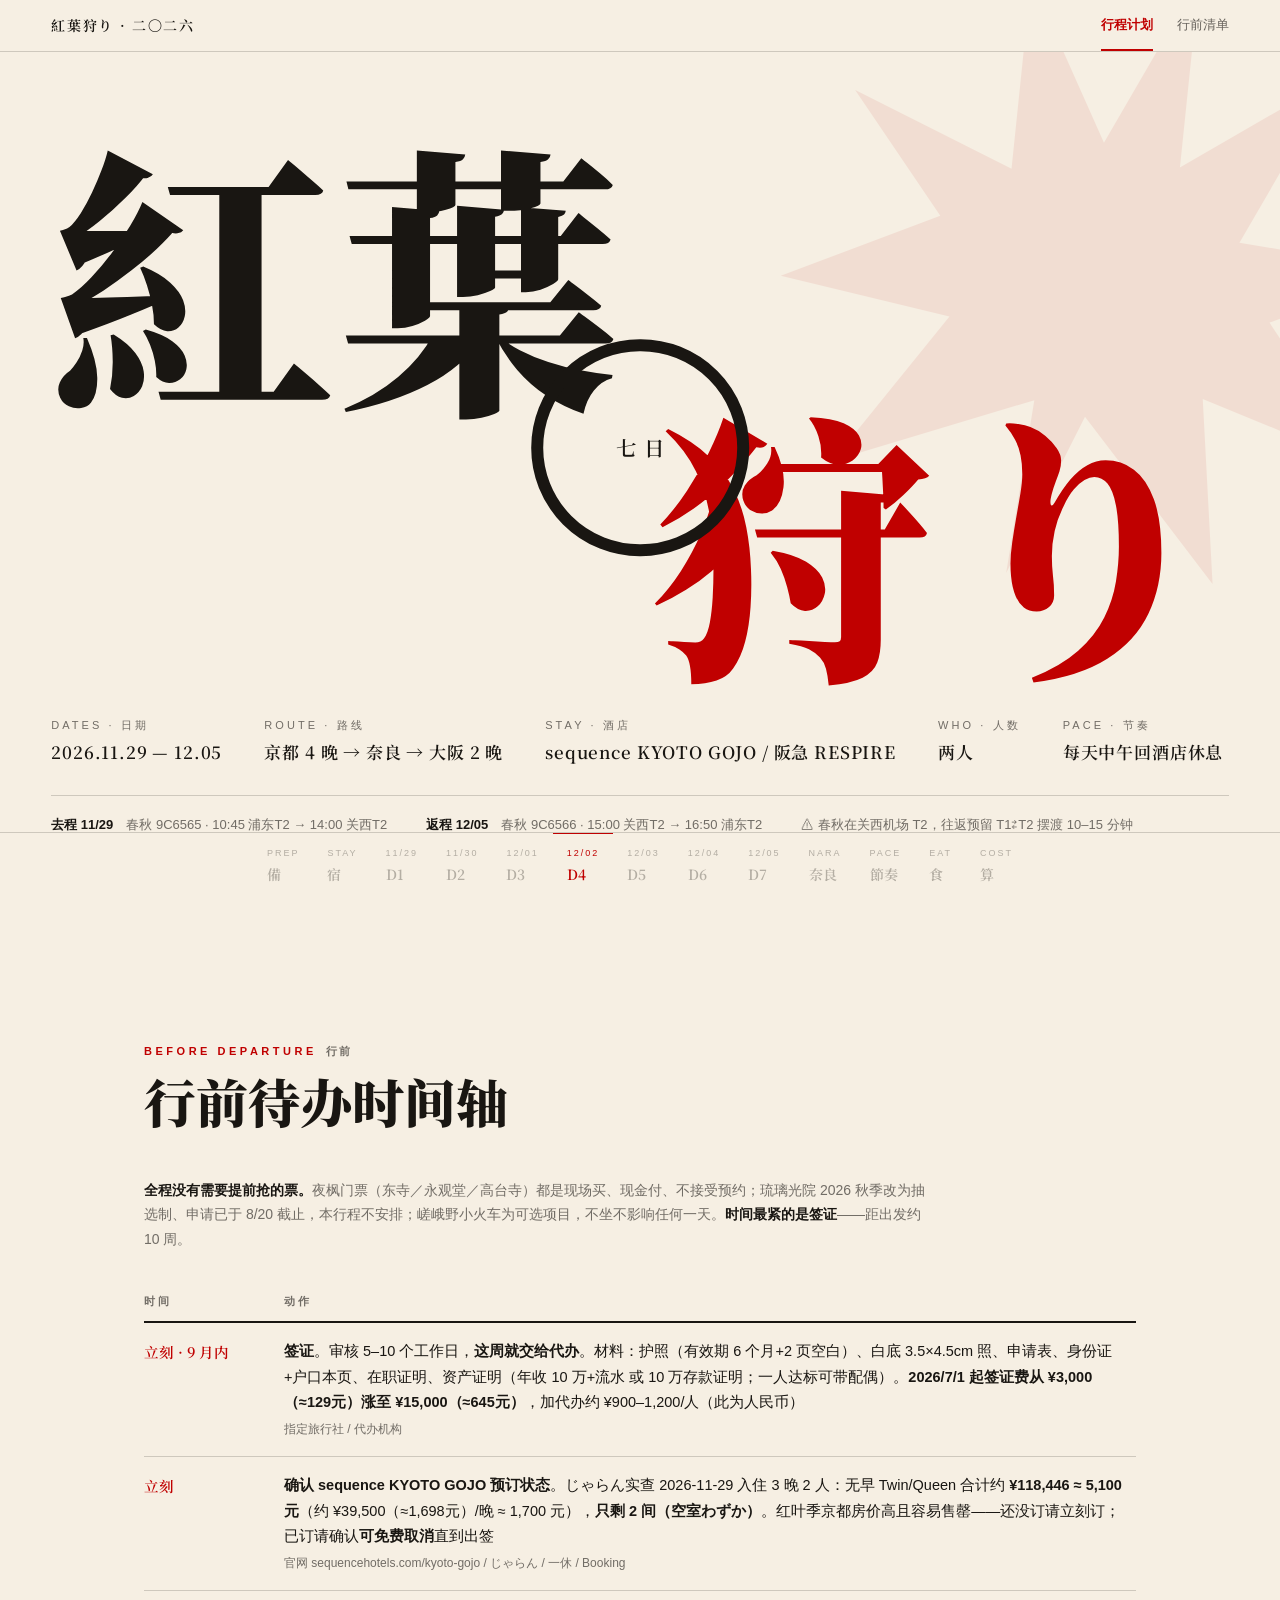
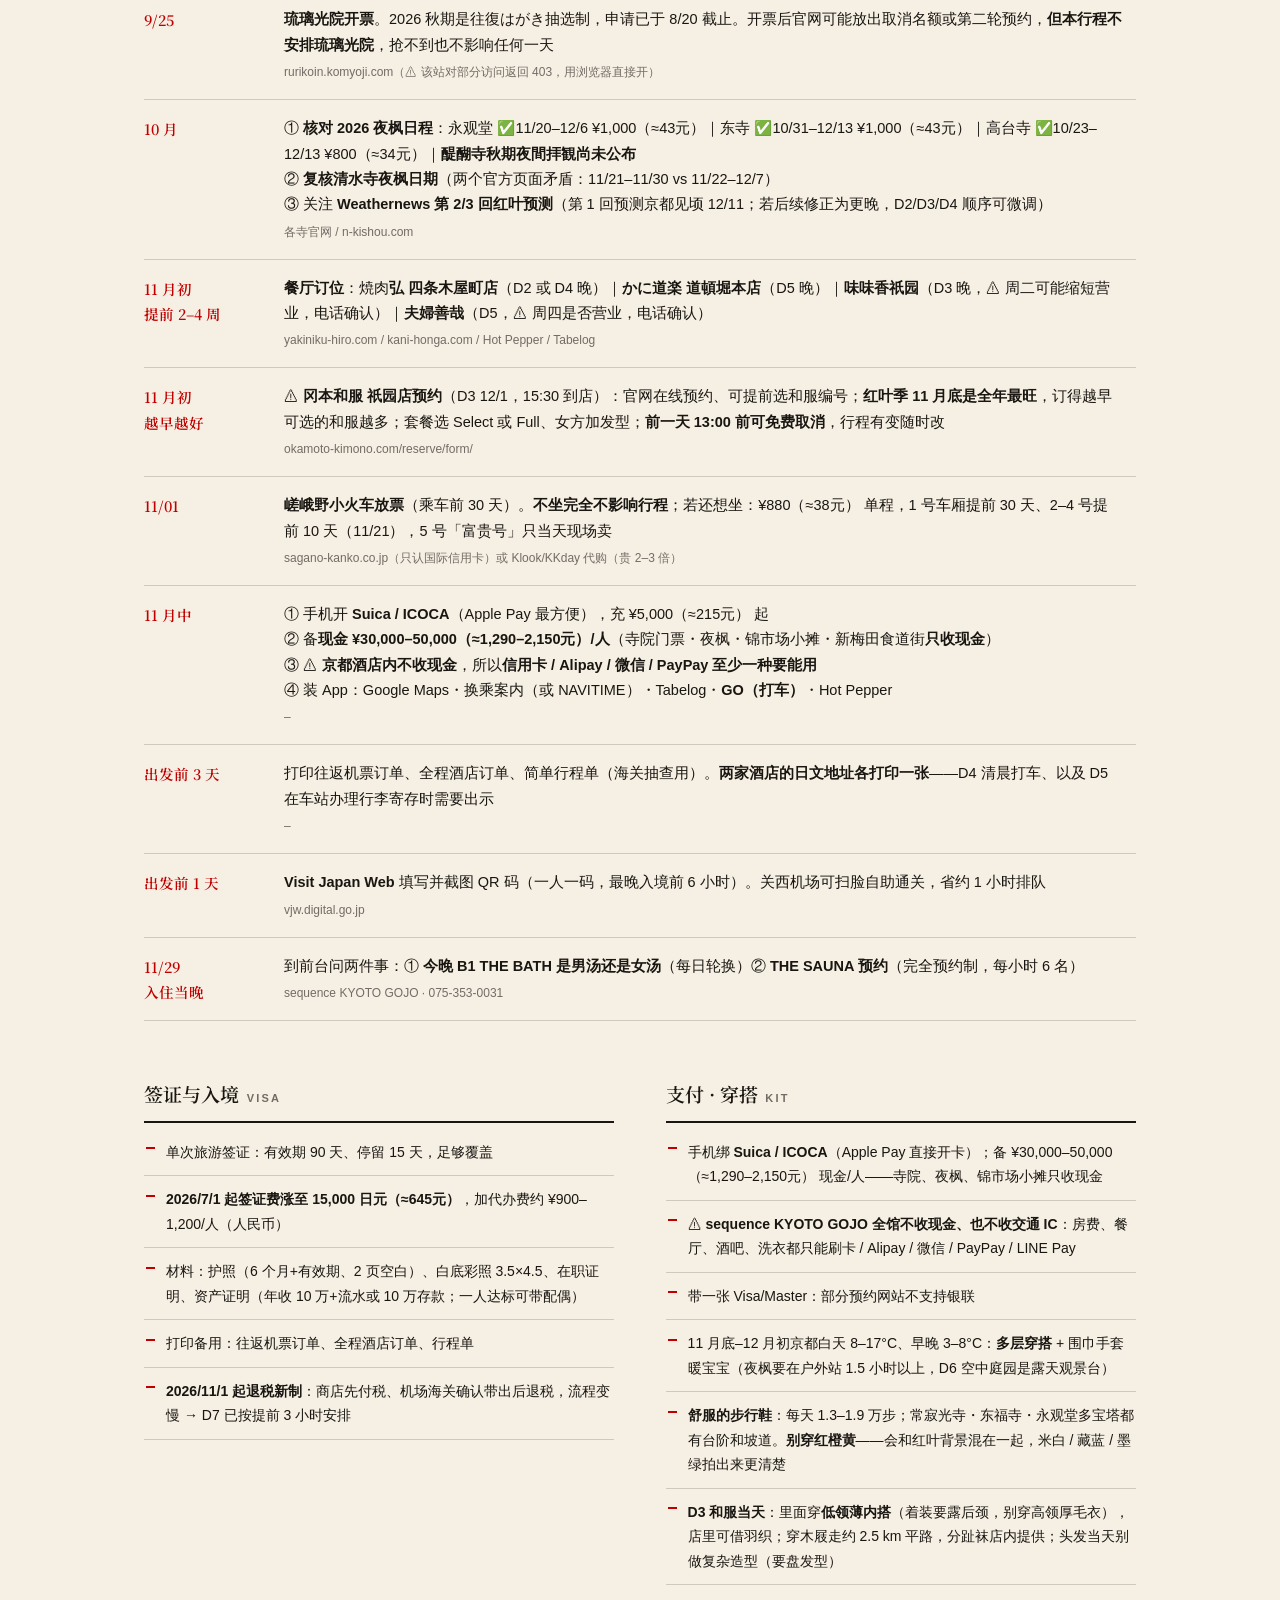
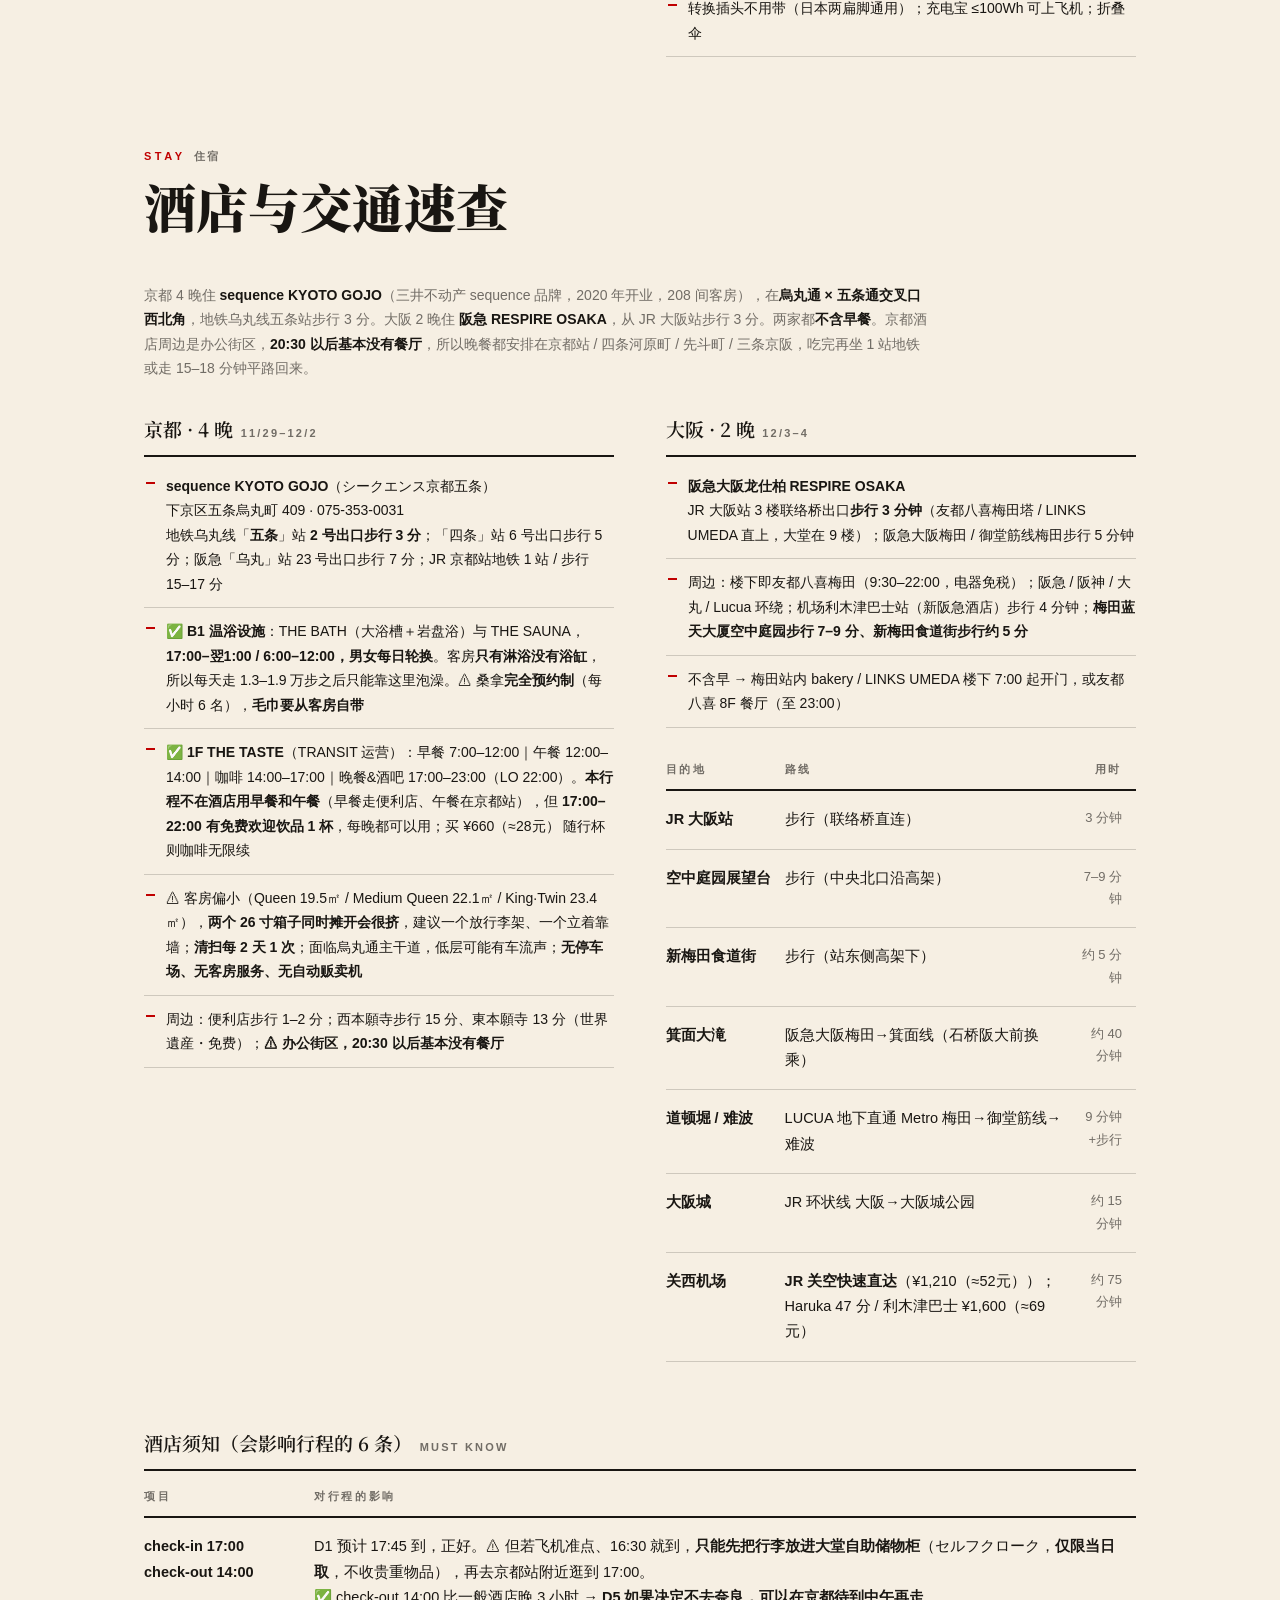
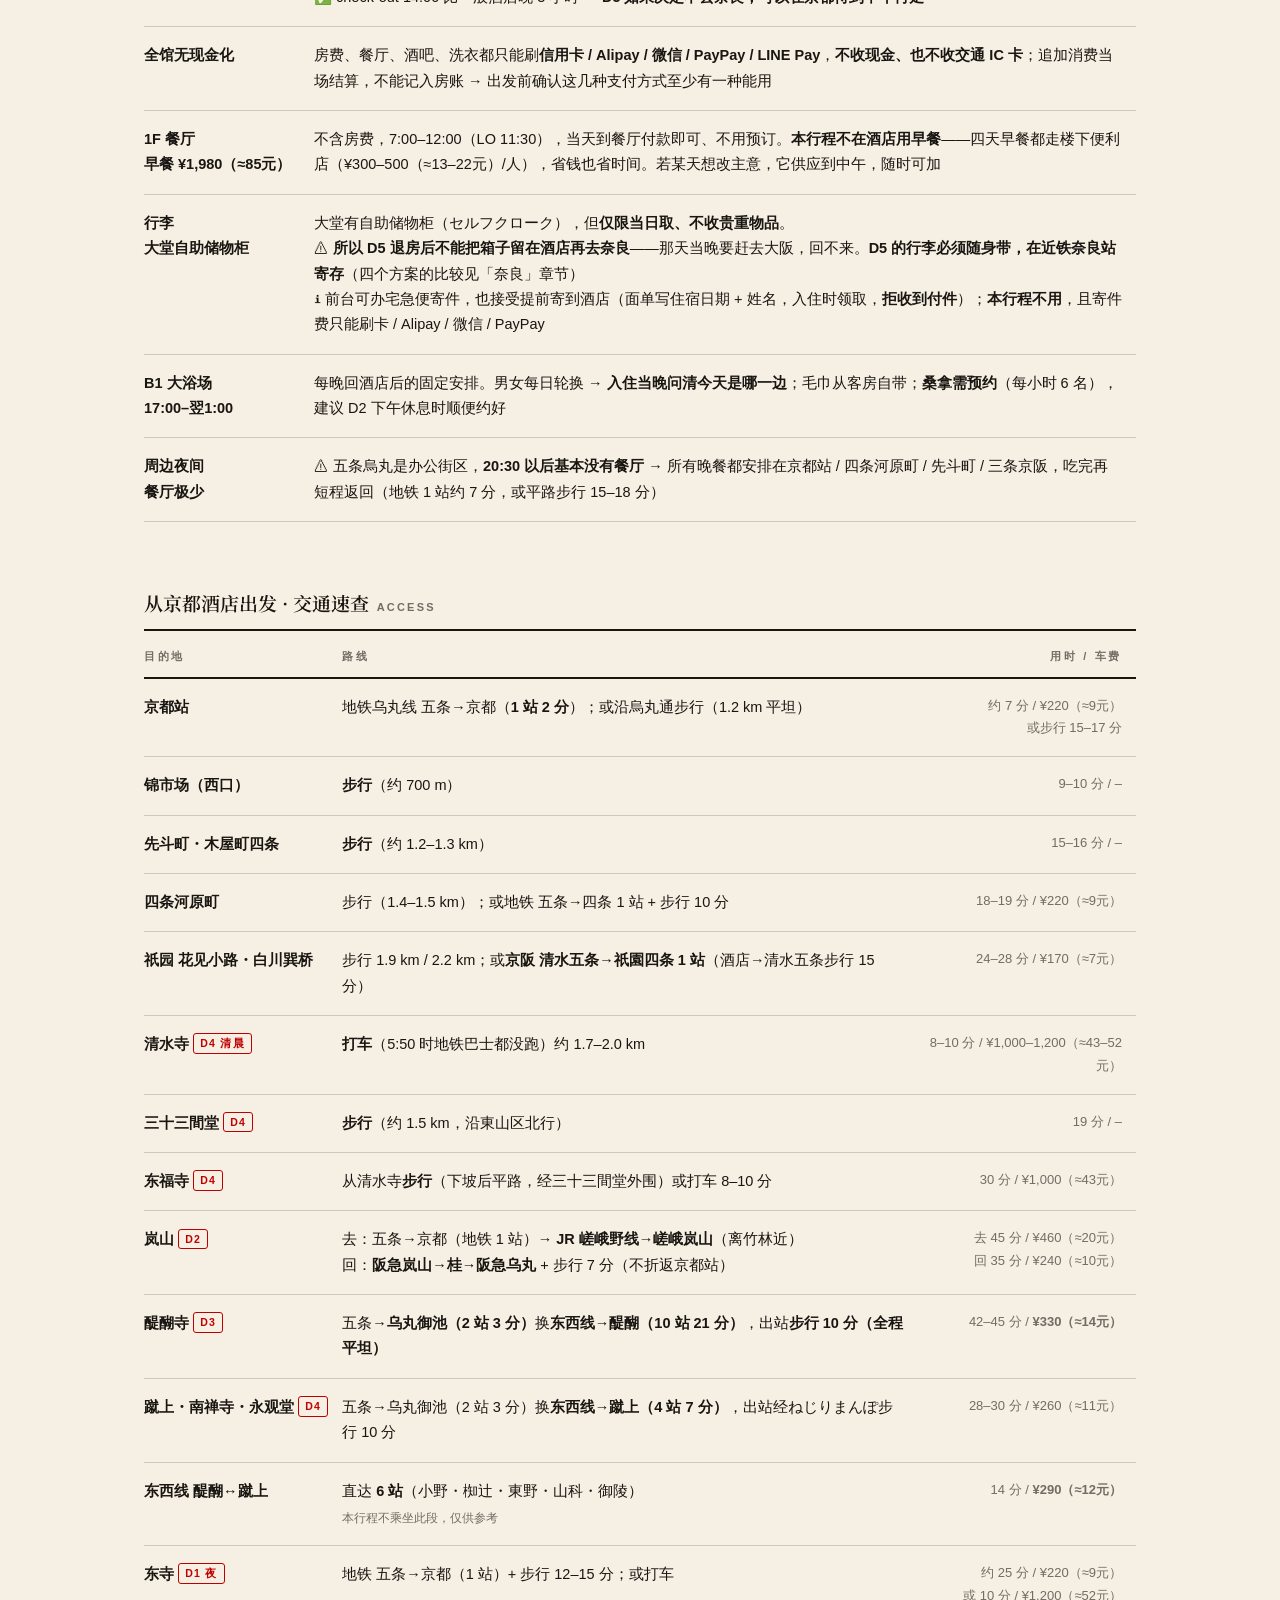
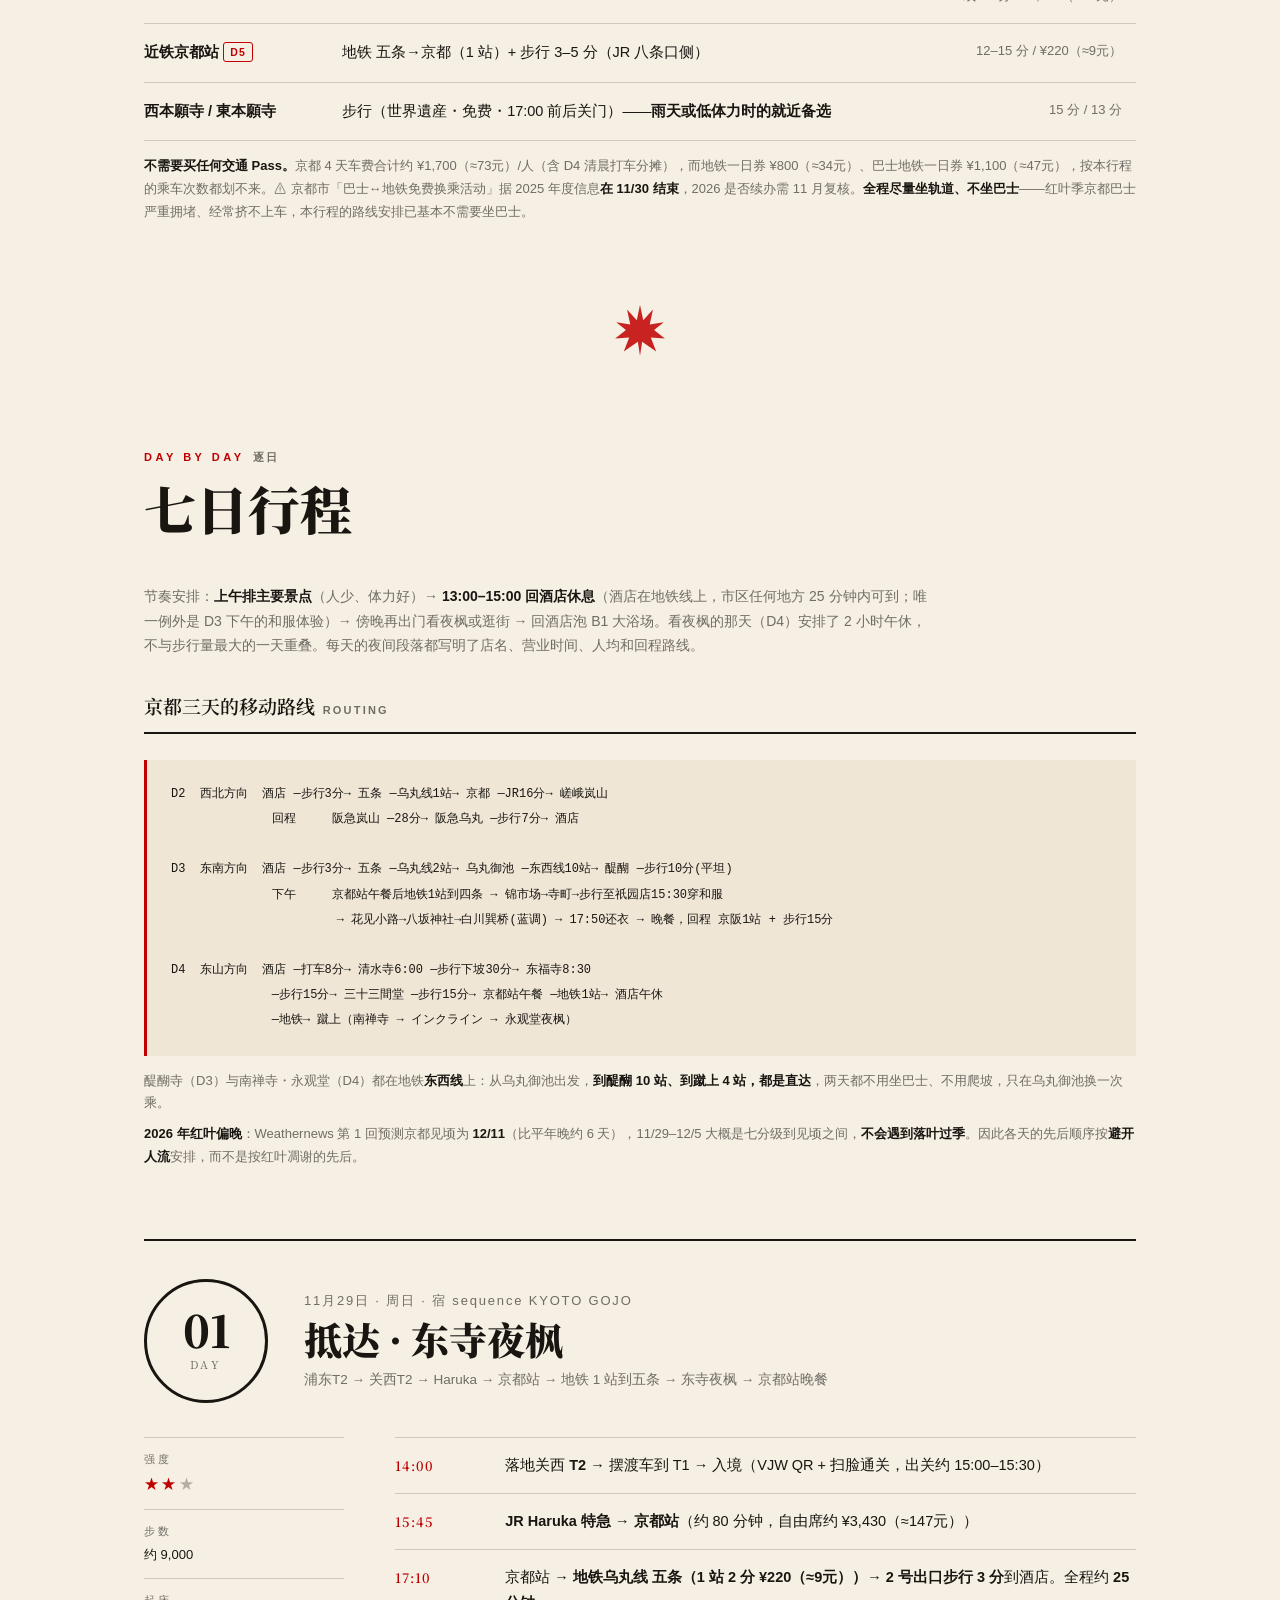
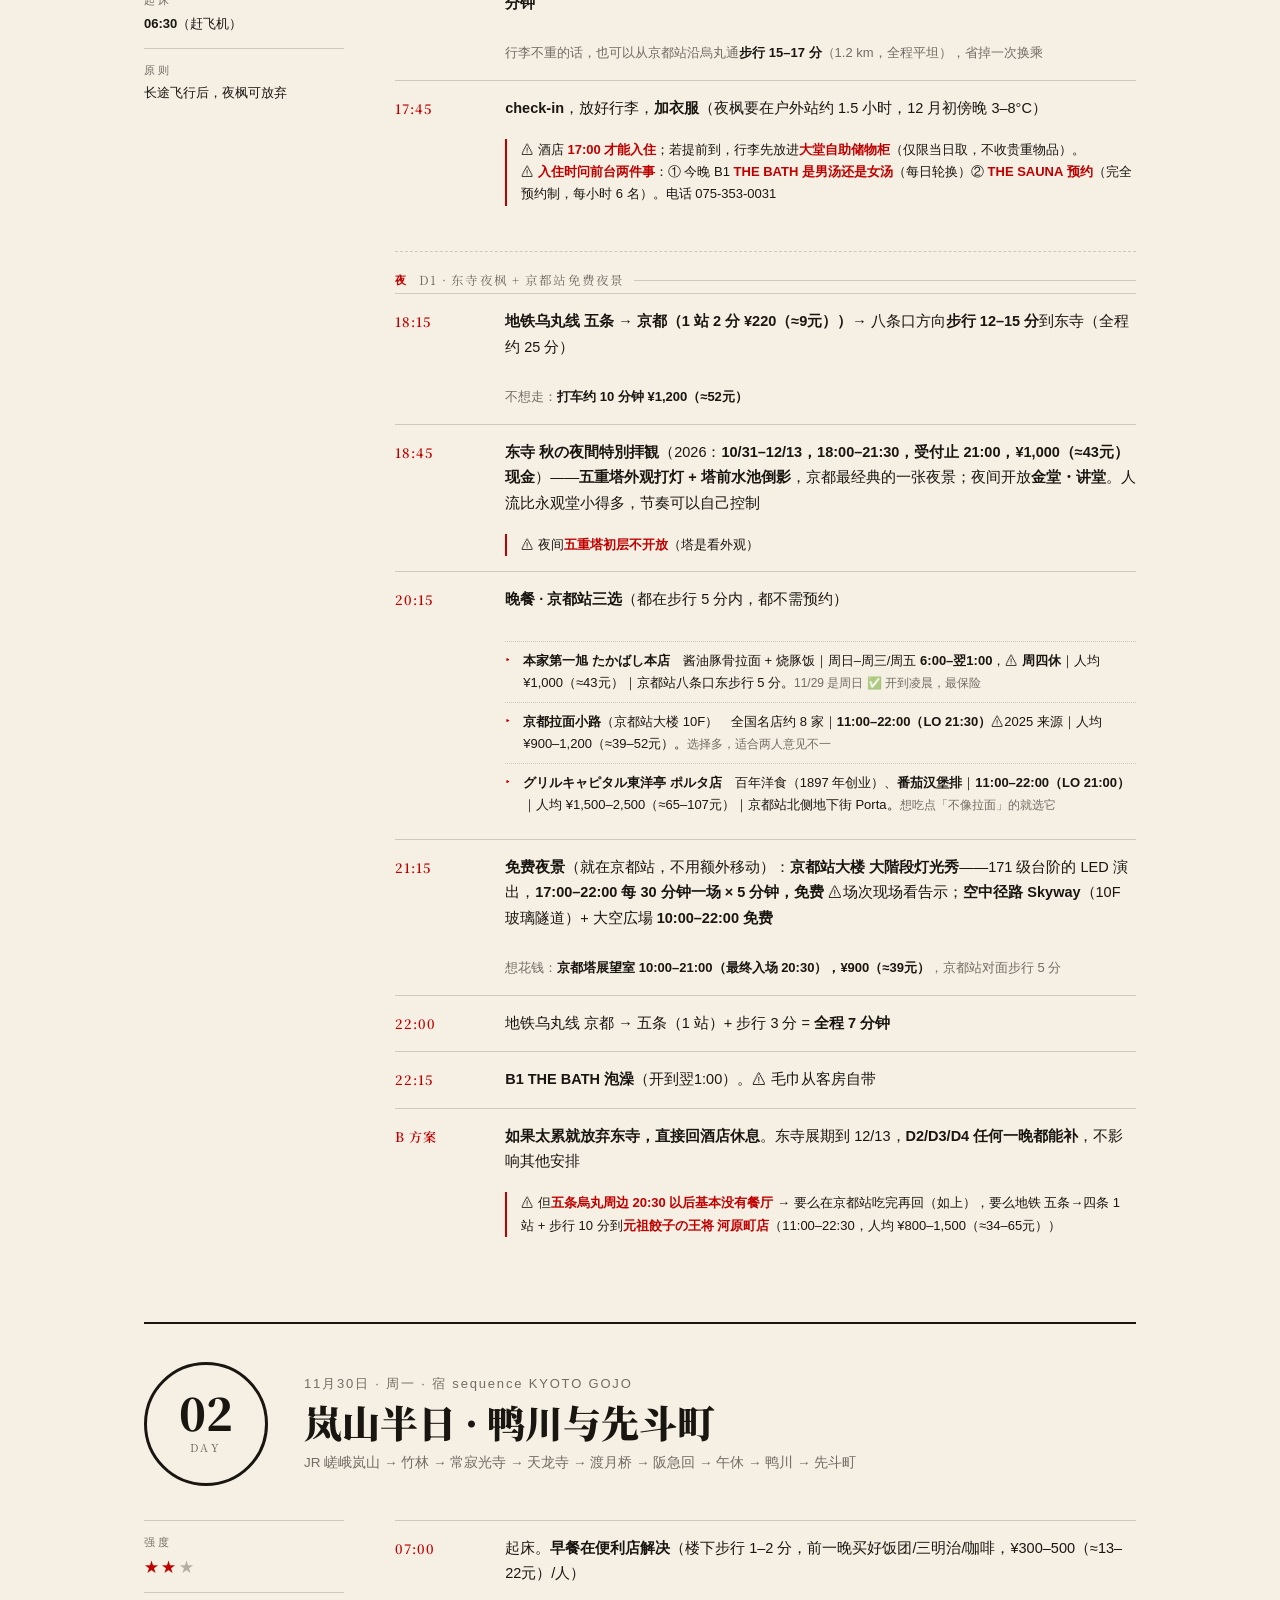
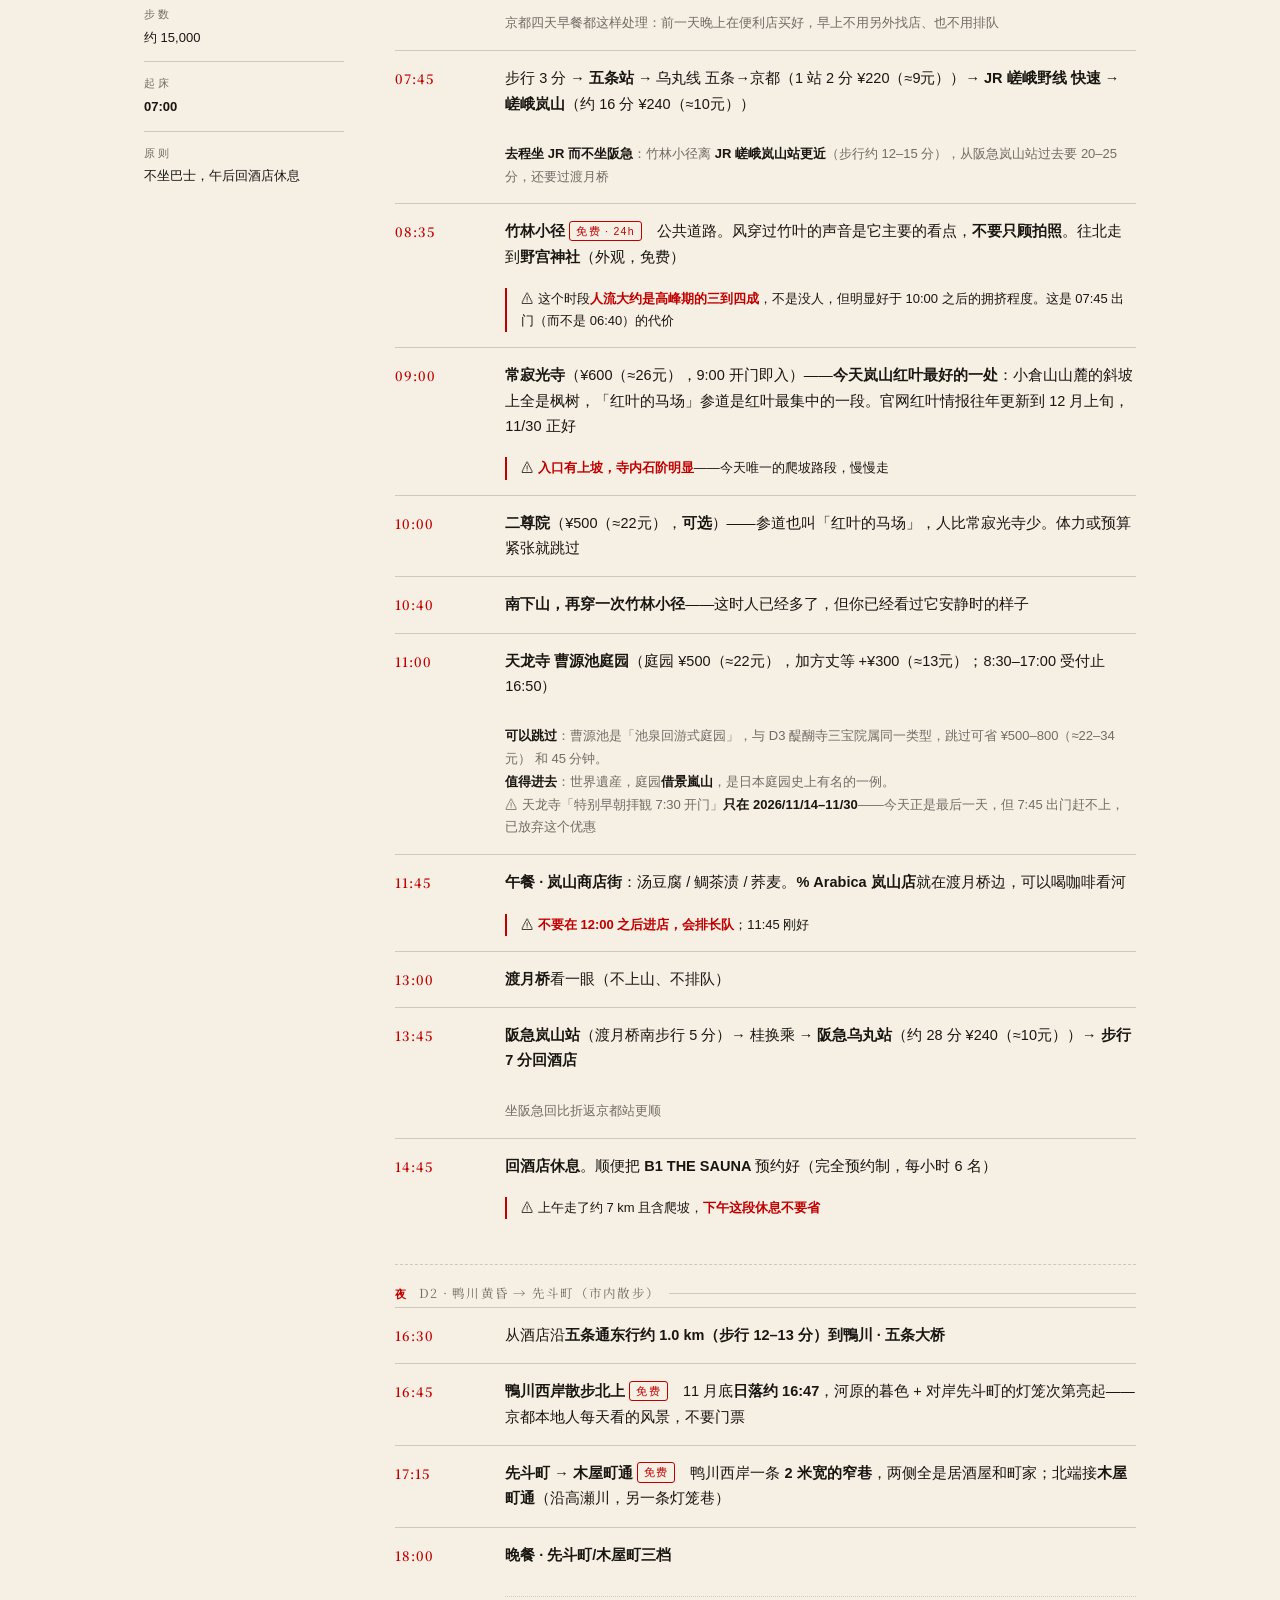
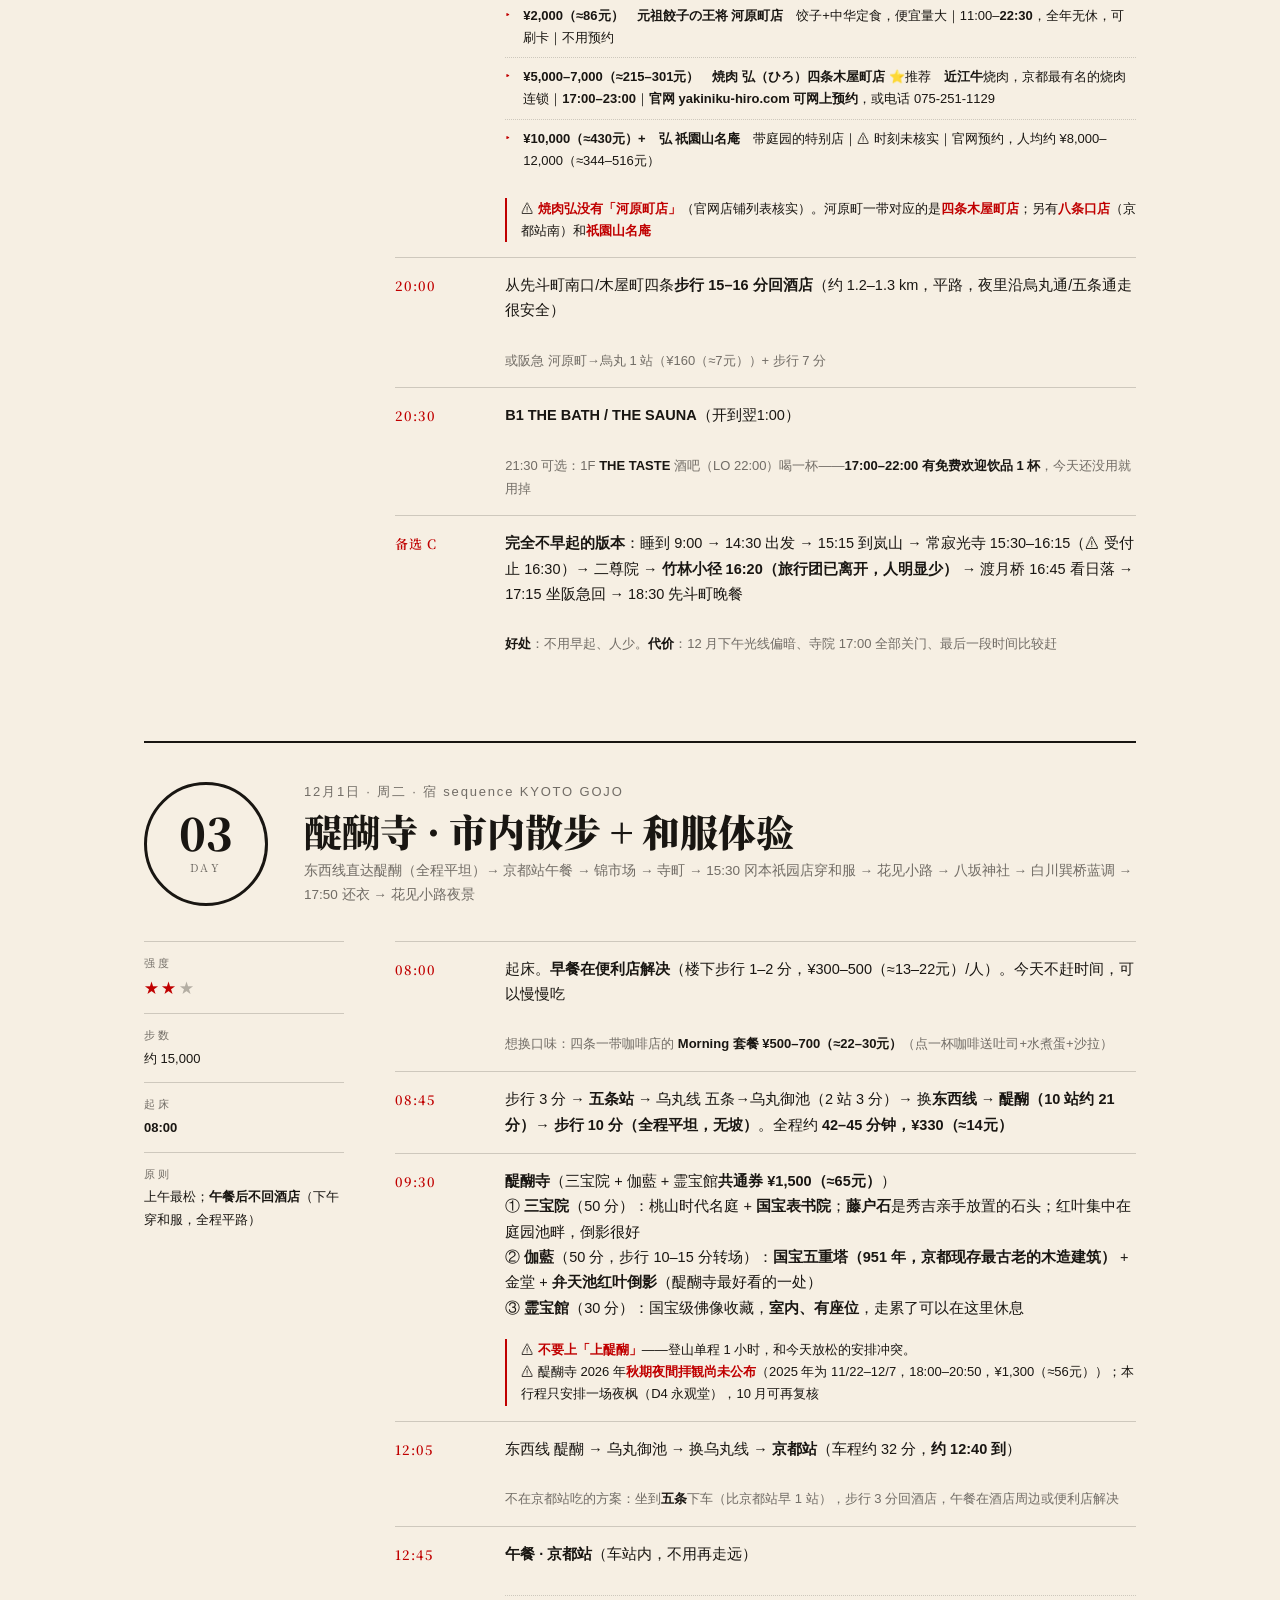
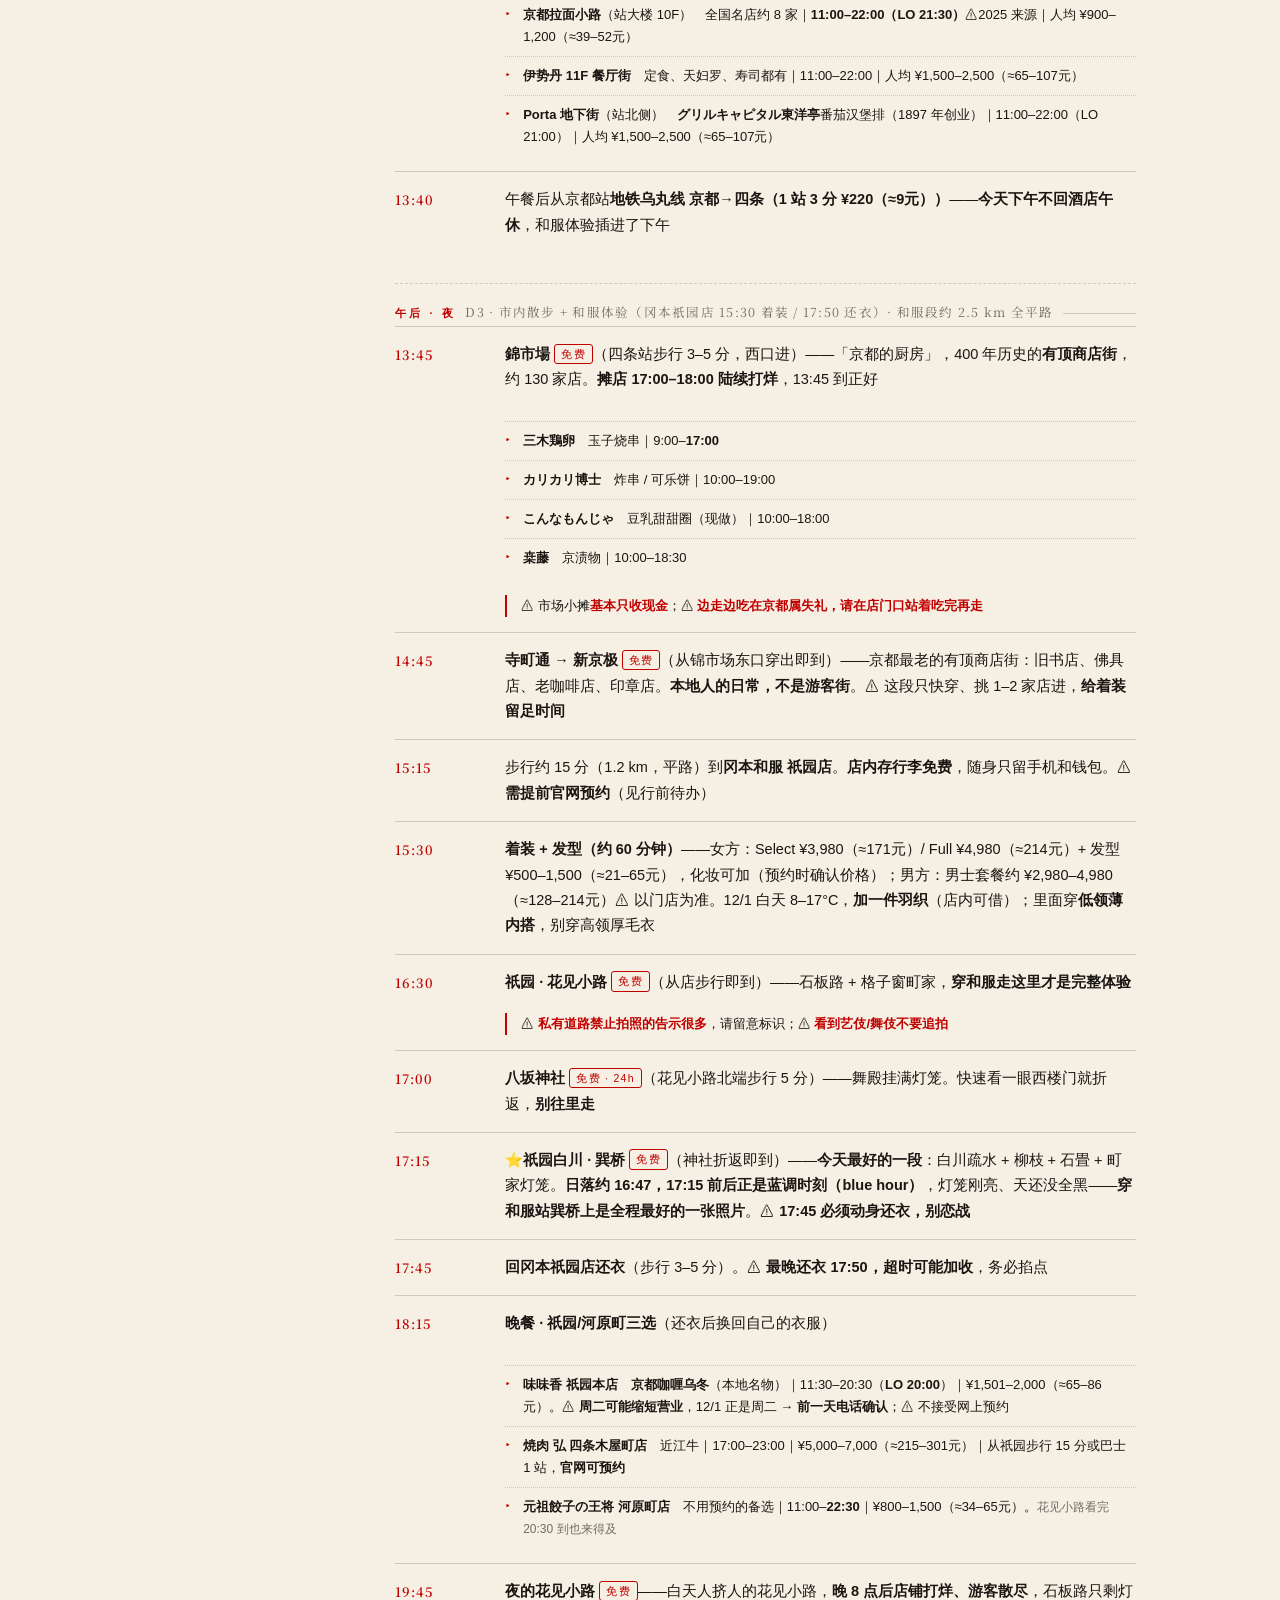
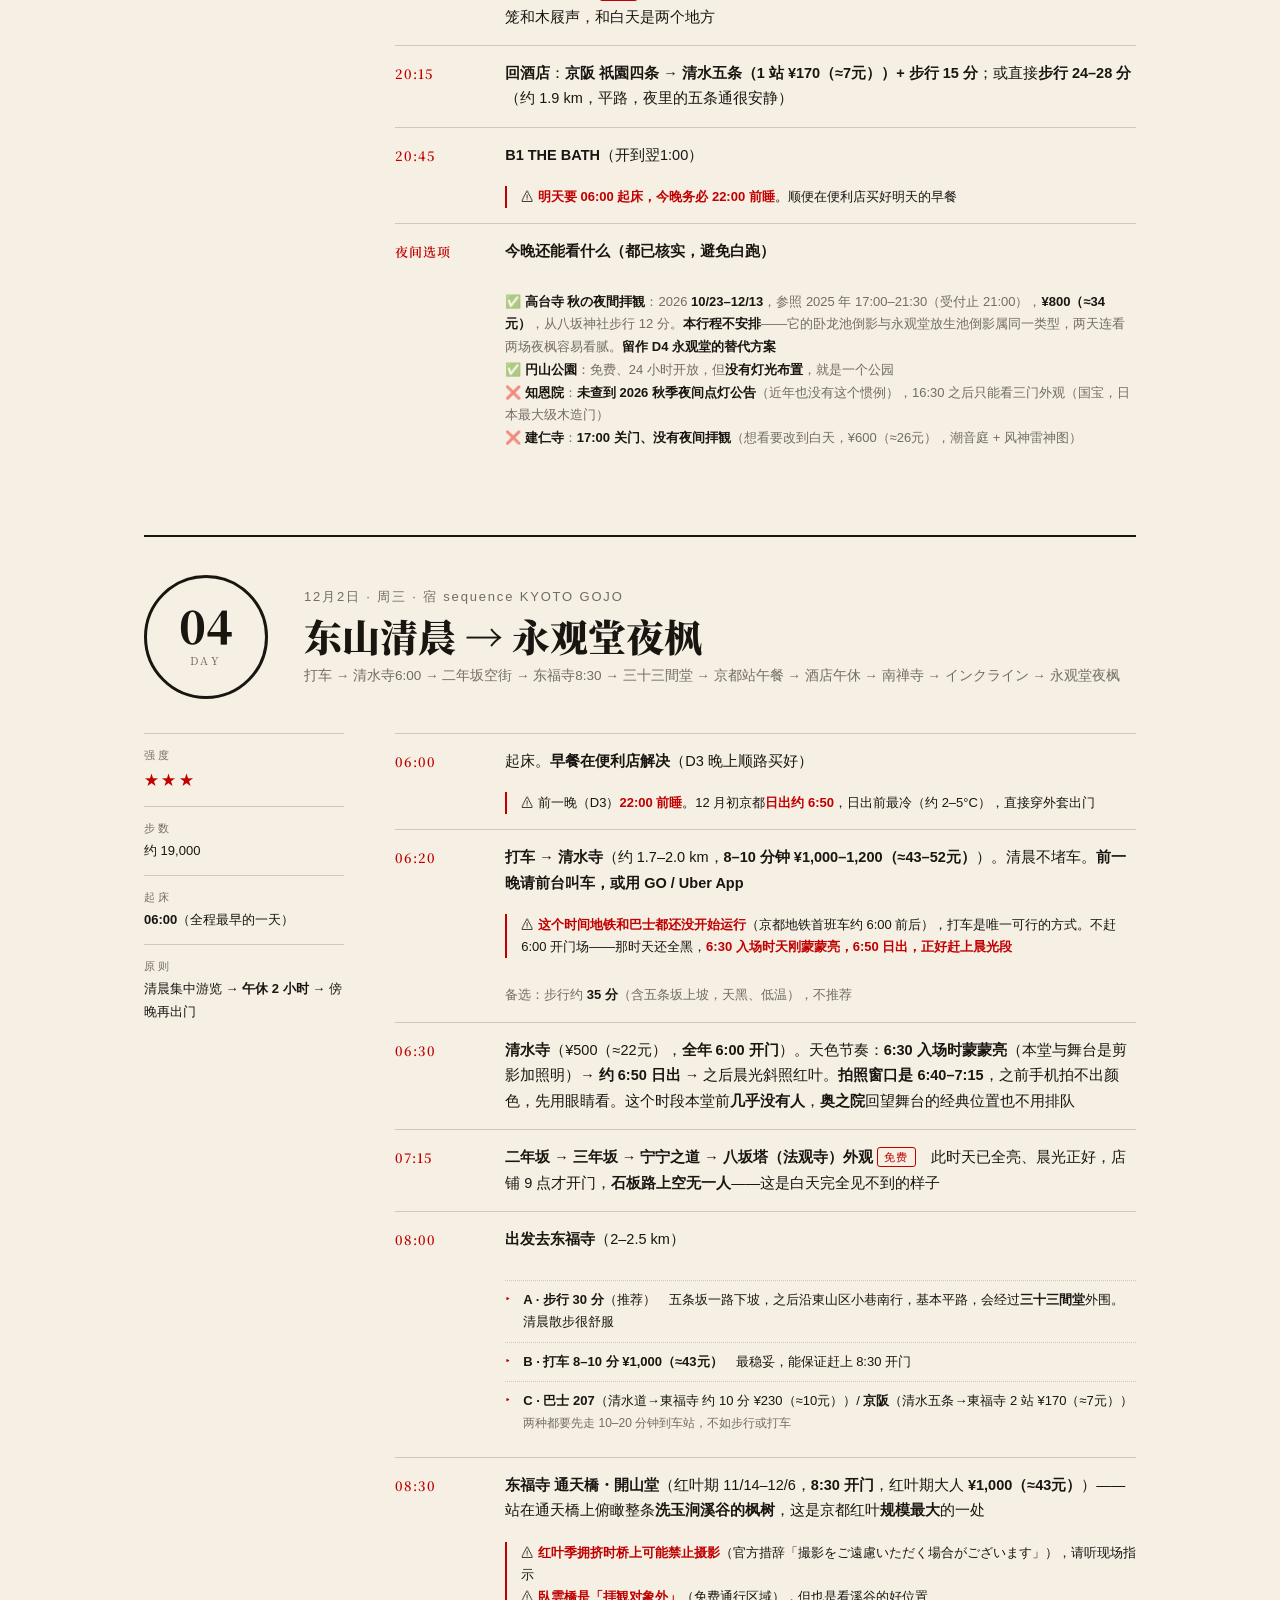
==== commit 123880f3: "Add travel preparation checklist and booking guides" ====
--- a/kansai-momiji-2026-v2/index.html
+++ b/kansai-momiji-2026-v2/index.html
@@ -5,6 +5,7 @@
 <meta name="viewport" content="width=device-width, initial-scale=1.0">
 <title>紅葉狩｜关西红叶季七日 2026.11.29–12.5</title>
 <meta name="description" content="两人关西红叶七日：京都 4 晚（sequence KYOTO GOJO，地铁五条站步行 3 分）+ 奈良半日 + 大阪 2 晚（阪急 RESPIRE，JR 大阪站步行 3 分）。含逐日时刻、交通用时与车费、门票价格、每晚餐厅与回程路线、行李寄存方案、体力分配与雨天备案。">
+<link rel="stylesheet" href="../assets/trip-tabs.css">
 <link rel="preconnect" href="https://fonts.googleapis.com">
 <link rel="preconnect" href="https://fonts.gstatic.com" crossorigin>
 <link href="https://fonts.googleapis.com/css2?family=Noto+Serif+SC:wght@400;600;900&display=swap" rel="stylesheet">
@@ -311,6 +312,14 @@
 </style>
 </head>
 <body>
+
+<nav class="trip-pages" aria-label="旅行页面">
+  <span class="trip-pages-mark">紅葉狩り · 二〇二六</span>
+  <div class="trip-pages-links">
+    <a href="./" aria-current="page">行程计划</a>
+    <a href="checklist.html">行前清单</a>
+  </div>
+</nav>
 
 <!-- ======================= HERO ======================= -->
 <header class="hero" id="top">
--- a/assets/trip-tabs.css
+++ b/assets/trip-tabs.css
@@ -0,0 +1,9 @@
+.trip-pages{display:flex;align-items:center;justify-content:space-between;gap:20px;padding:0 clamp(20px,4vw,56px);background:#f6efe3;border-bottom:1px solid rgba(25,22,18,.18);color:#191612;font-family:-apple-system,"PingFang SC","Microsoft YaHei",sans-serif}
+.trip-pages .trip-pages-mark{font-family:"Noto Serif SC","Songti SC","STSong",serif;font-size:14px;font-weight:600;letter-spacing:.12em;white-space:nowrap}
+.trip-pages .trip-pages-links{display:flex;gap:24px}
+.trip-pages a{display:block;padding:14px 0 12px;border-bottom:2px solid transparent;color:rgba(25,22,18,.65);font-size:13px;text-decoration:none;white-space:nowrap}
+.trip-pages a[aria-current="page"]{color:#c00000;border-bottom-color:#c00000;font-weight:600}
+.trip-pages a:hover{color:#c00000}
+.trip-pages a:focus-visible{outline:2px solid #c00000;outline-offset:4px}
+@media(max-width:420px){.trip-pages{gap:12px}.trip-pages .trip-pages-mark{font-size:12px}.trip-pages .trip-pages-links{gap:18px}.trip-pages a{font-size:12px}}
+@media print{.trip-pages{display:none}}
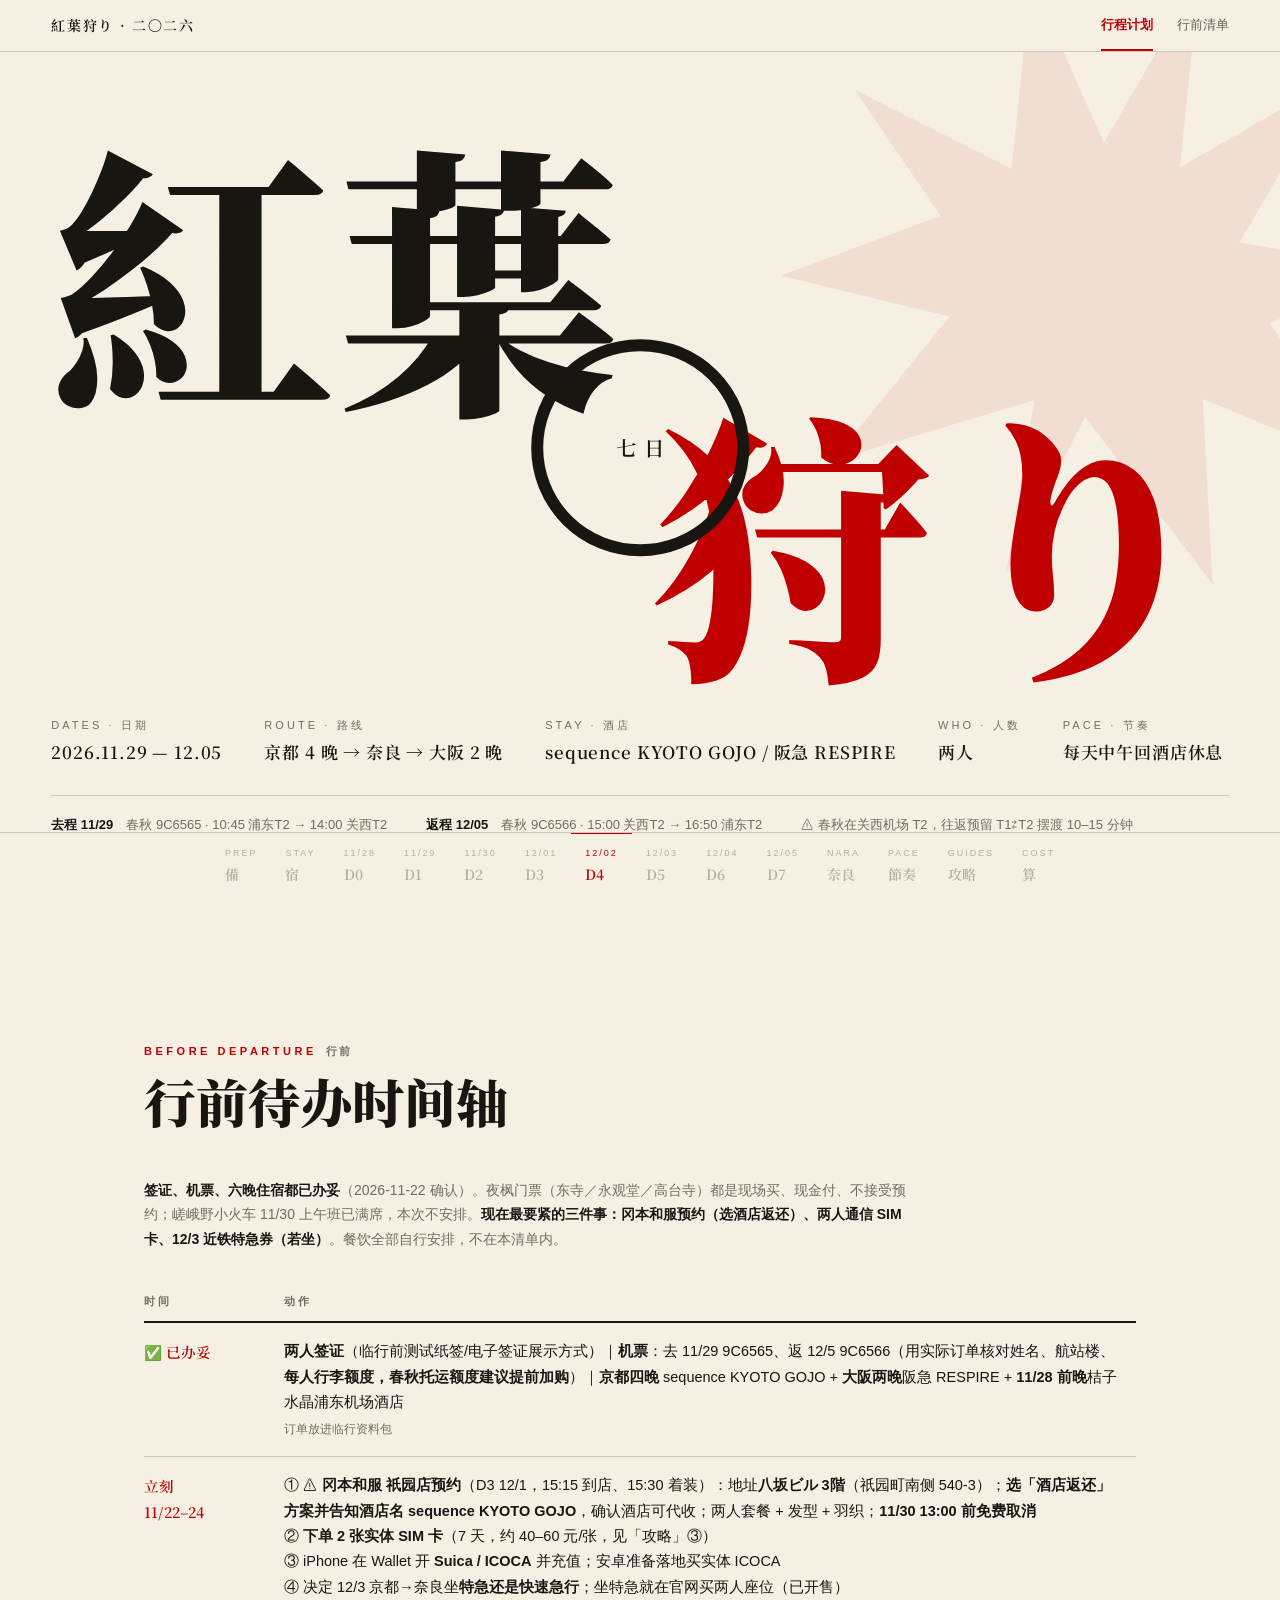
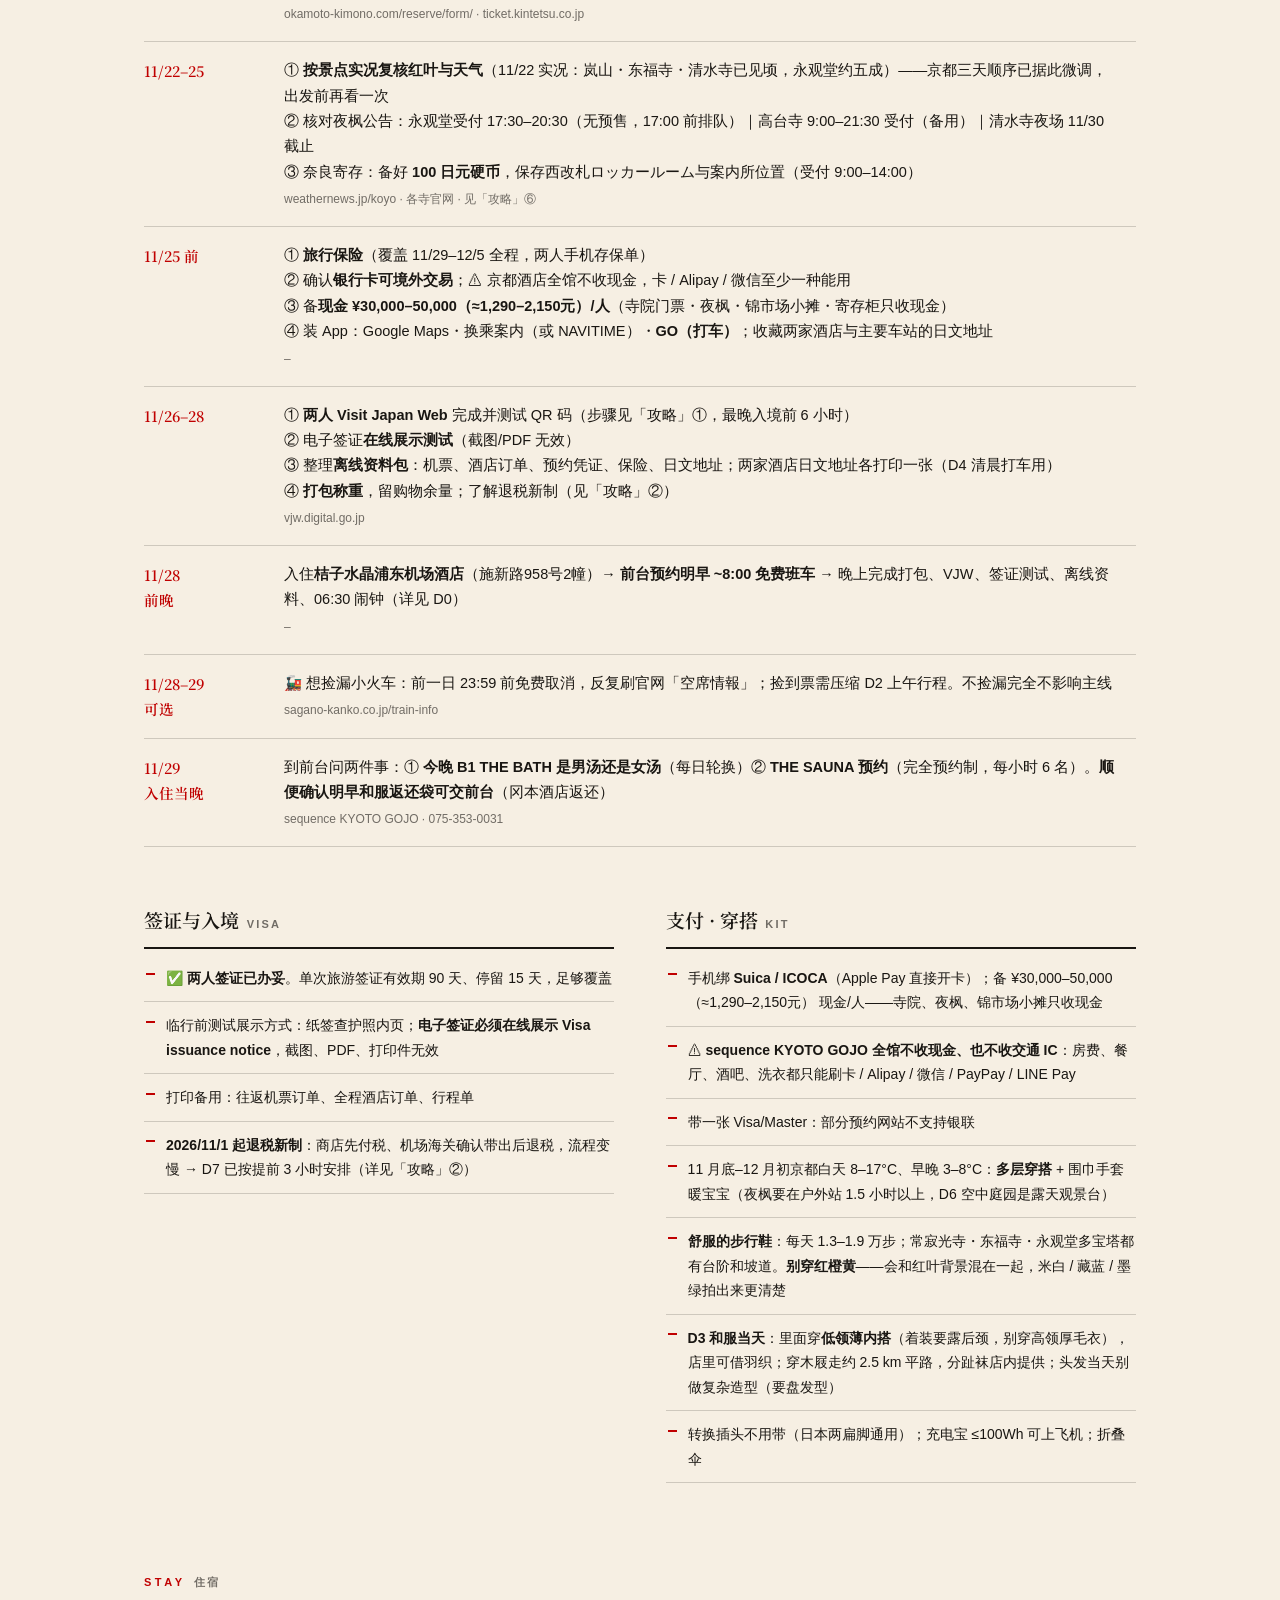
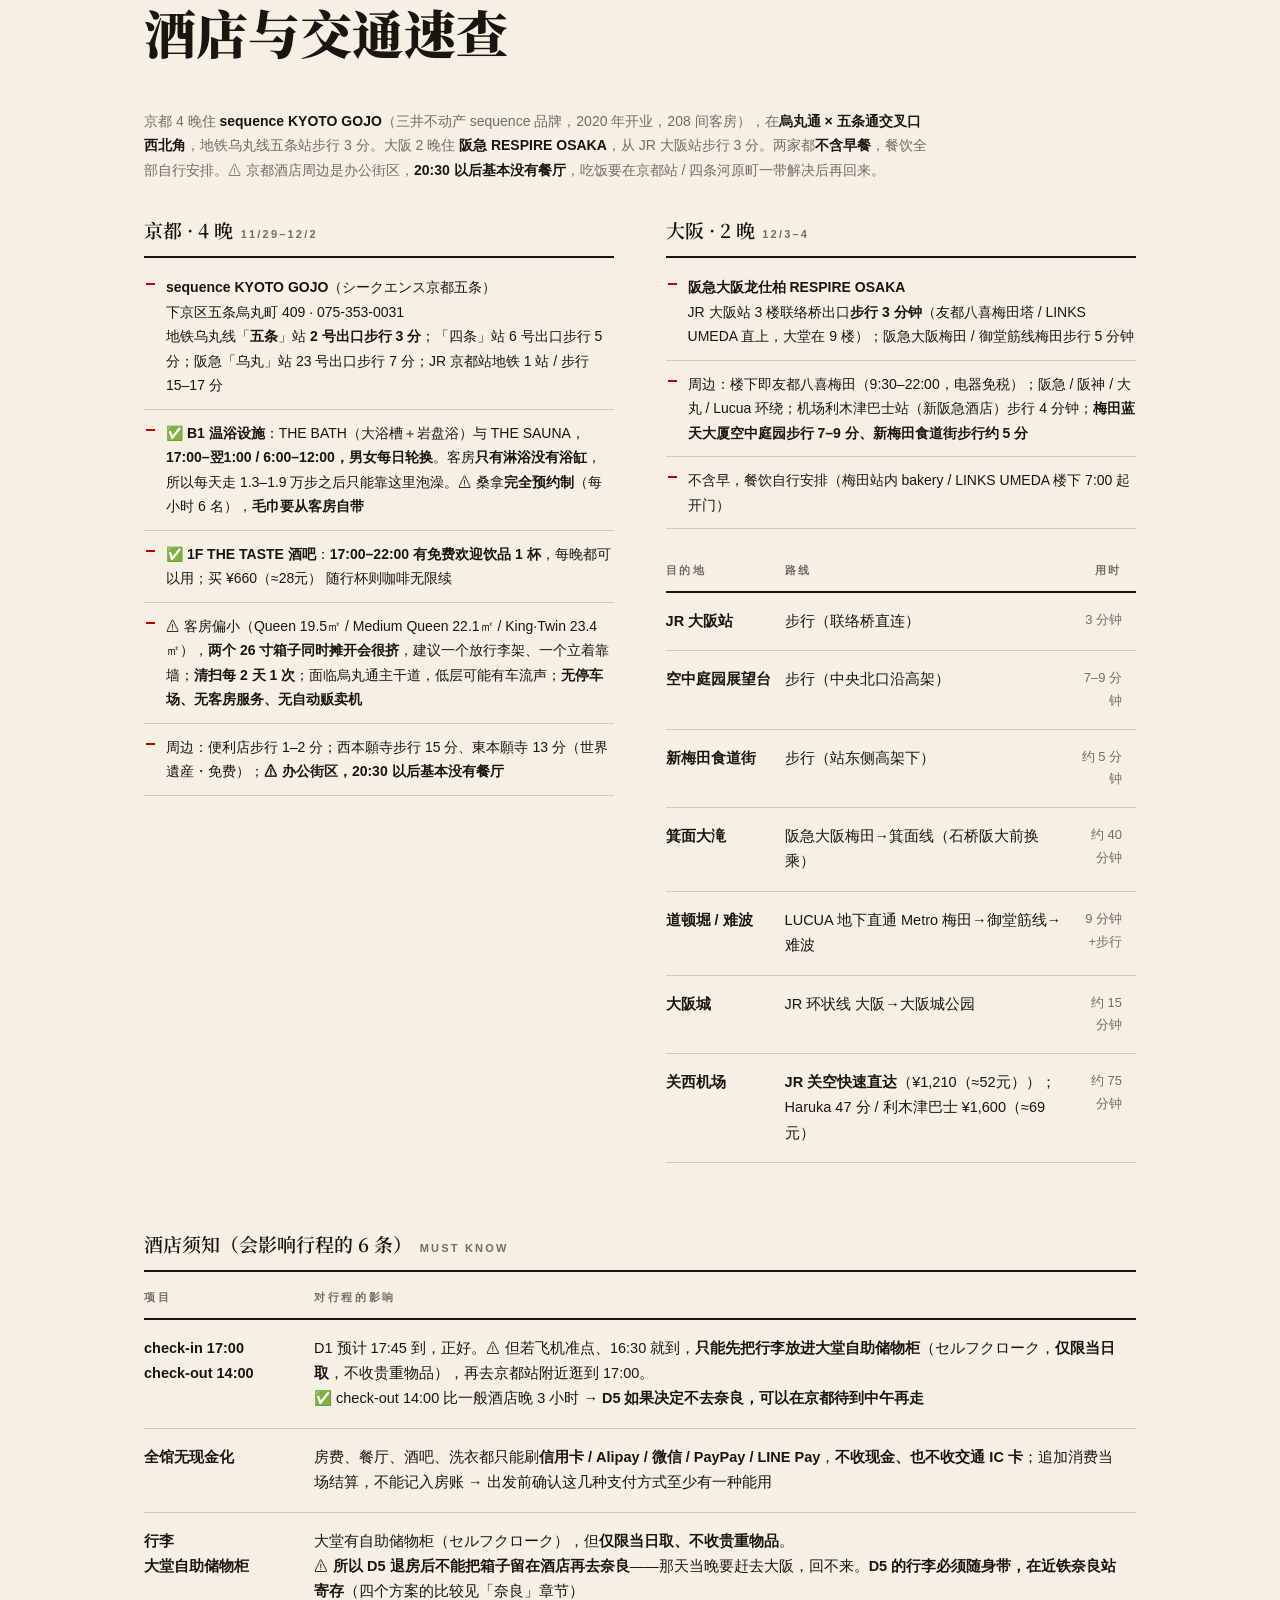
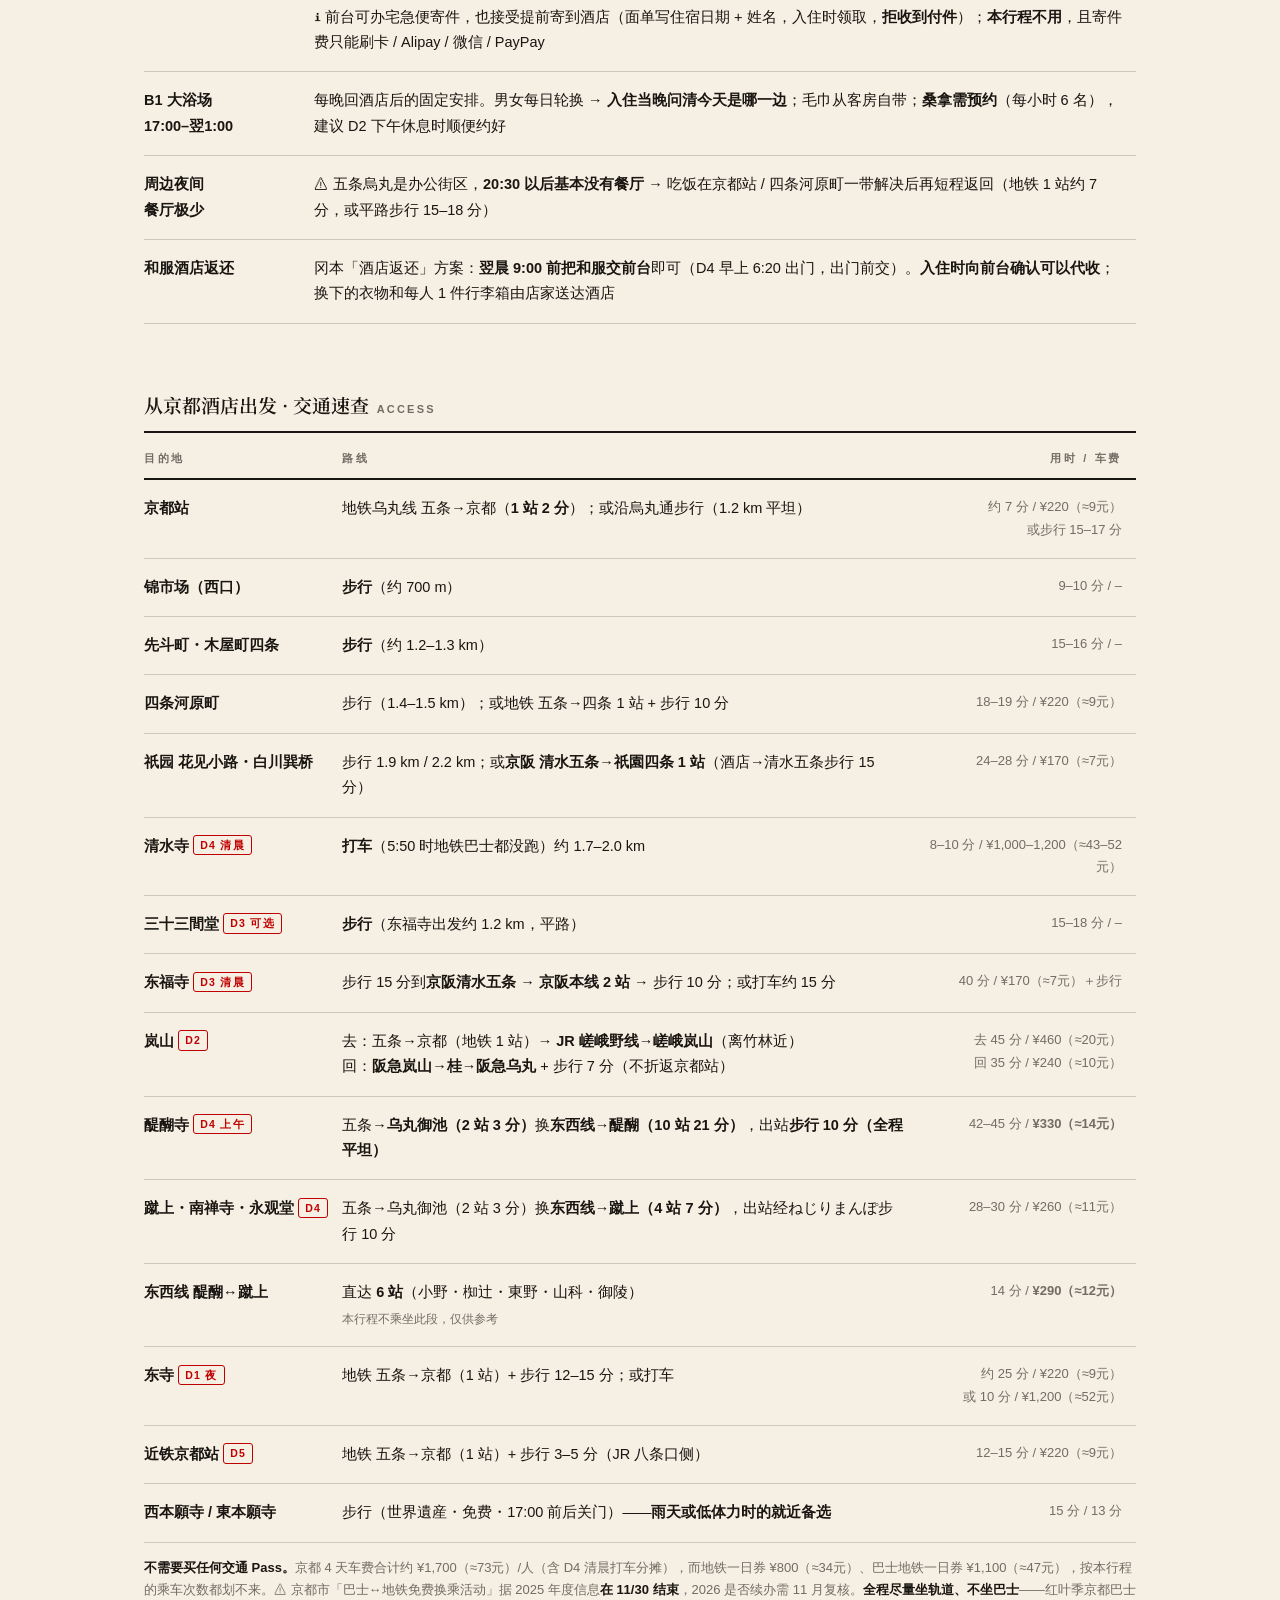
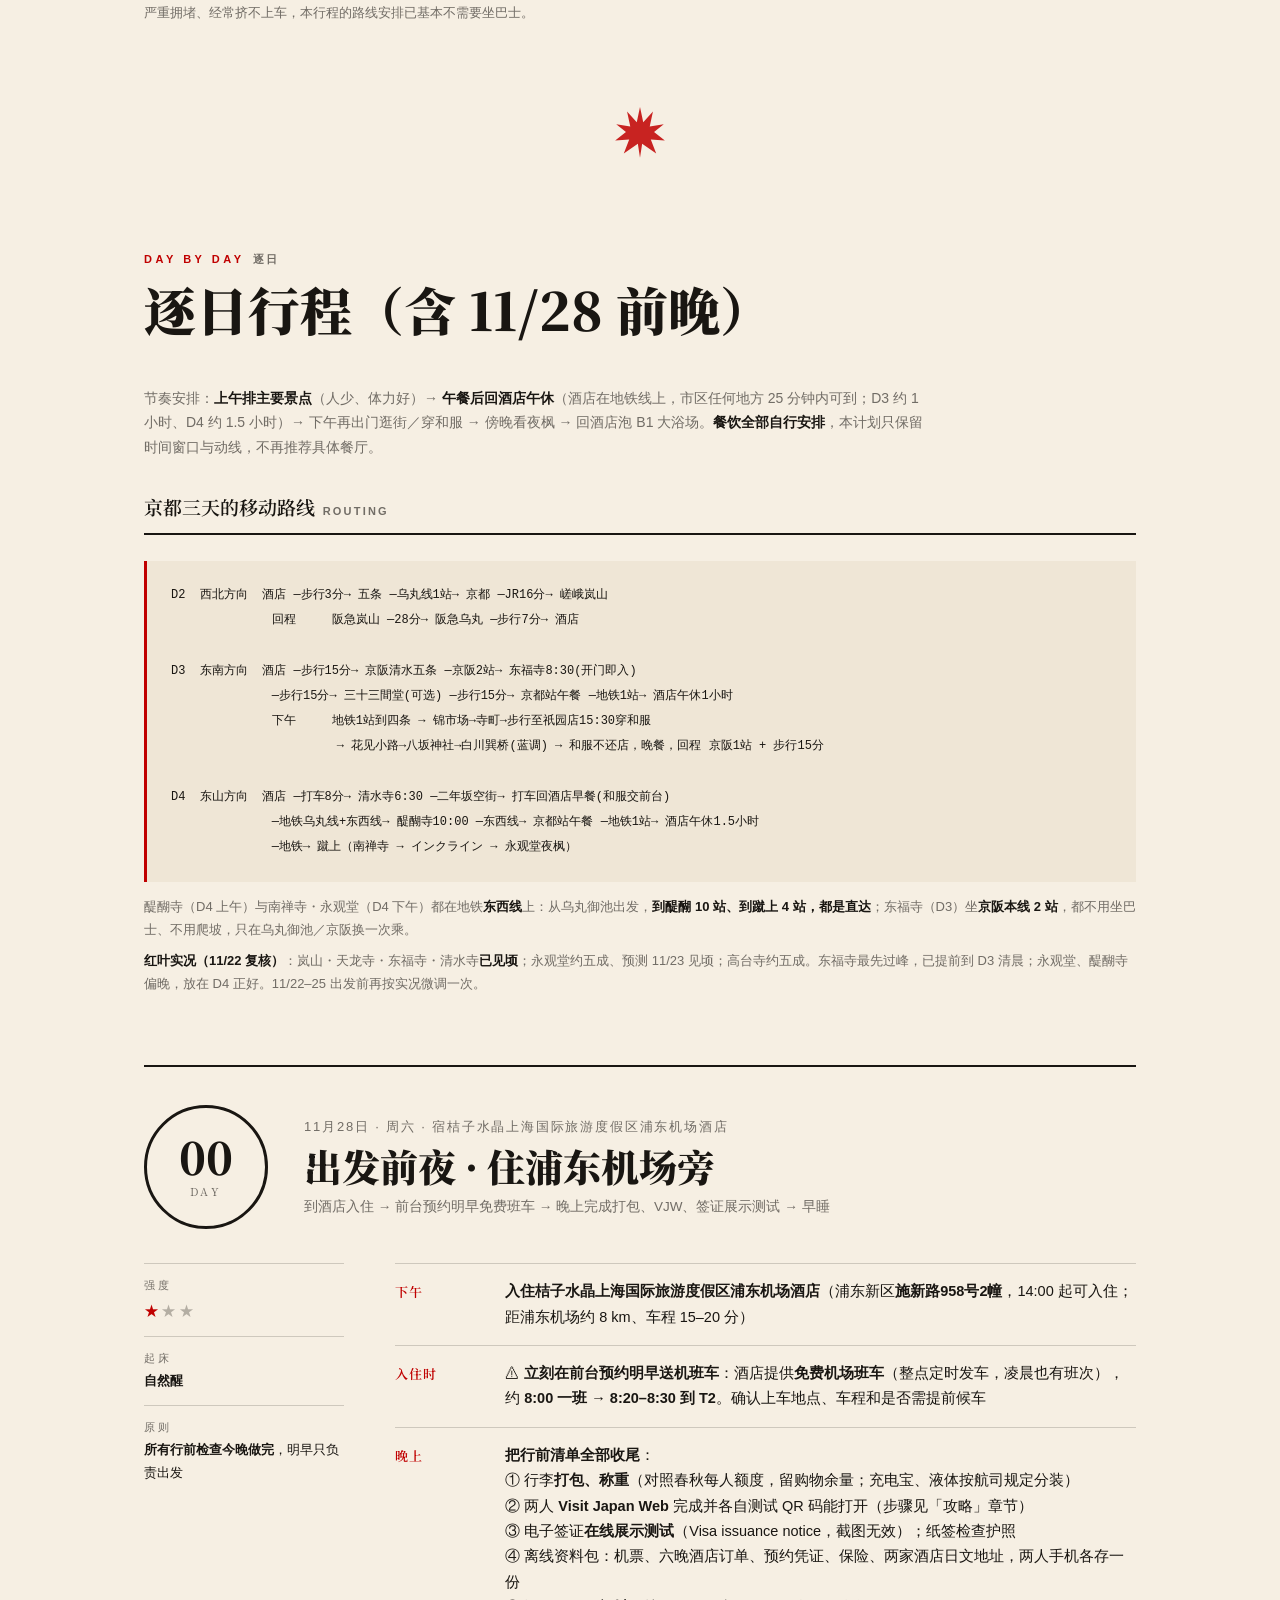
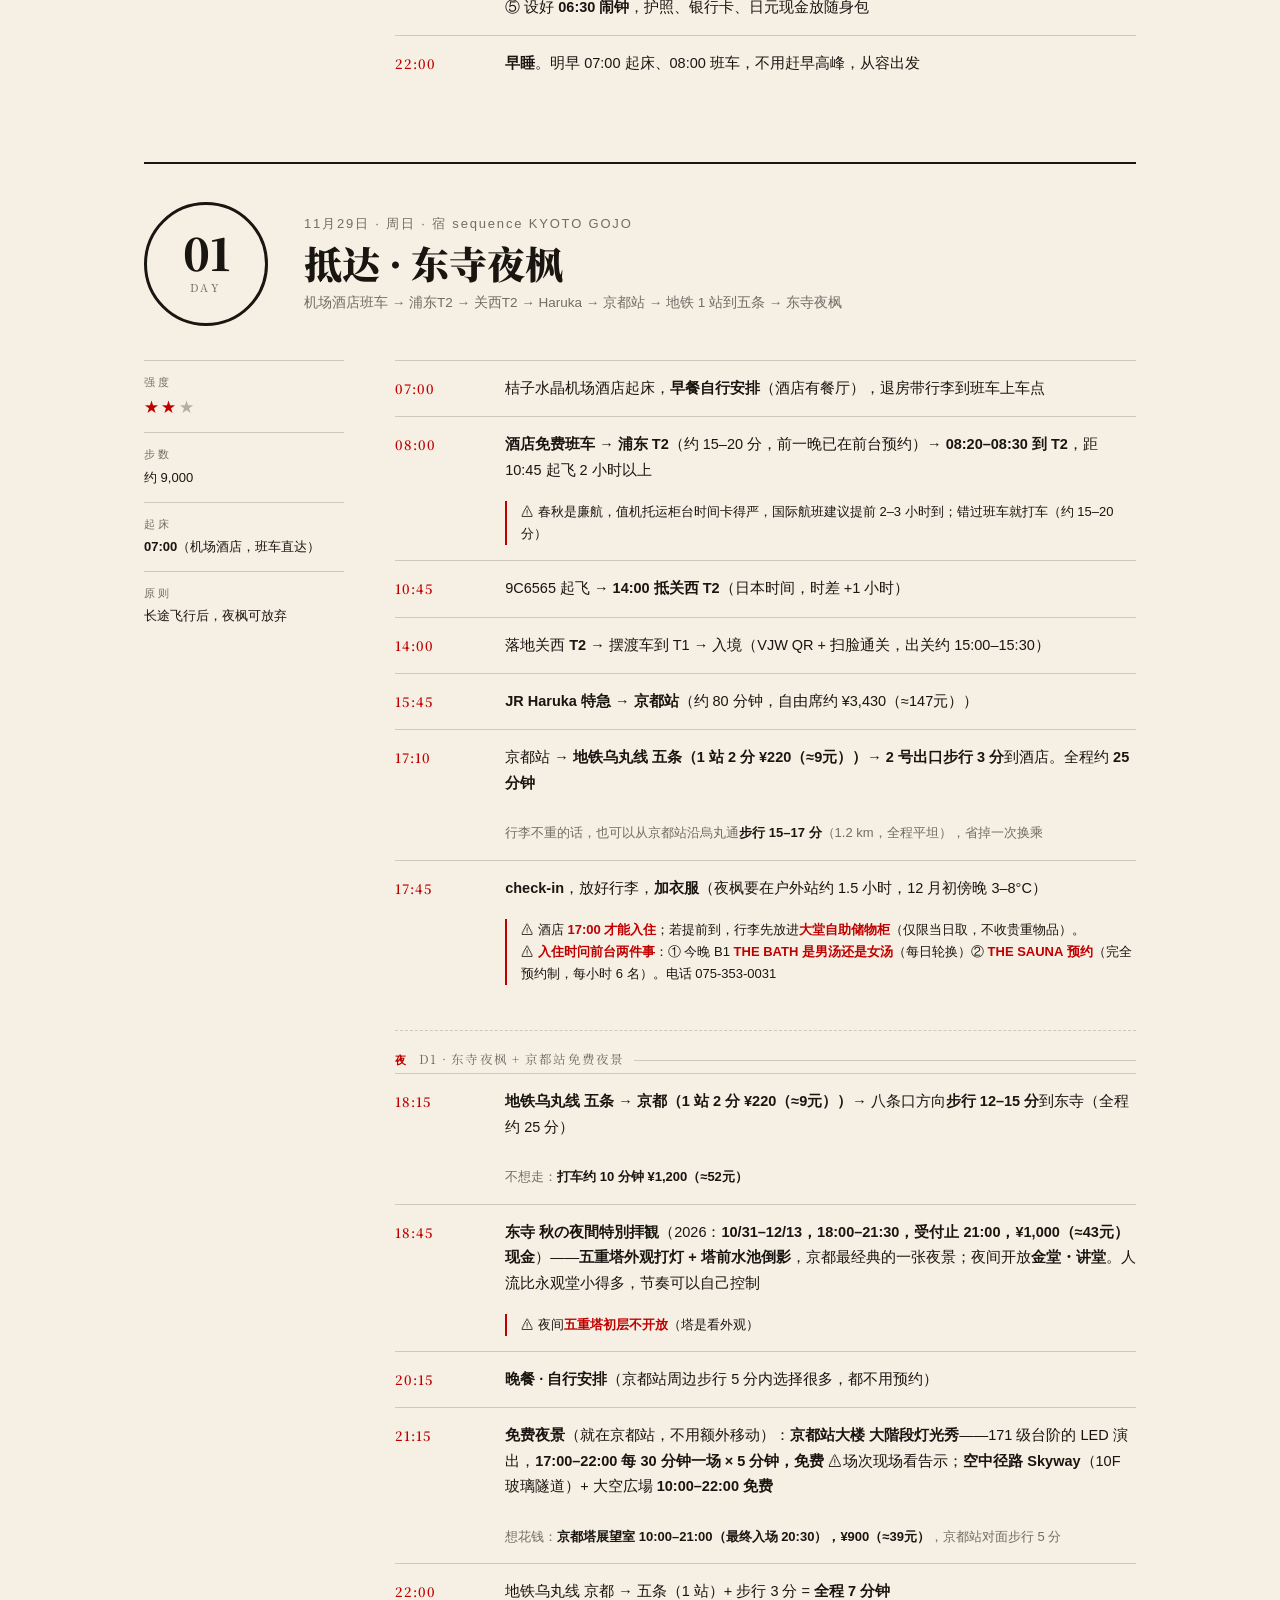
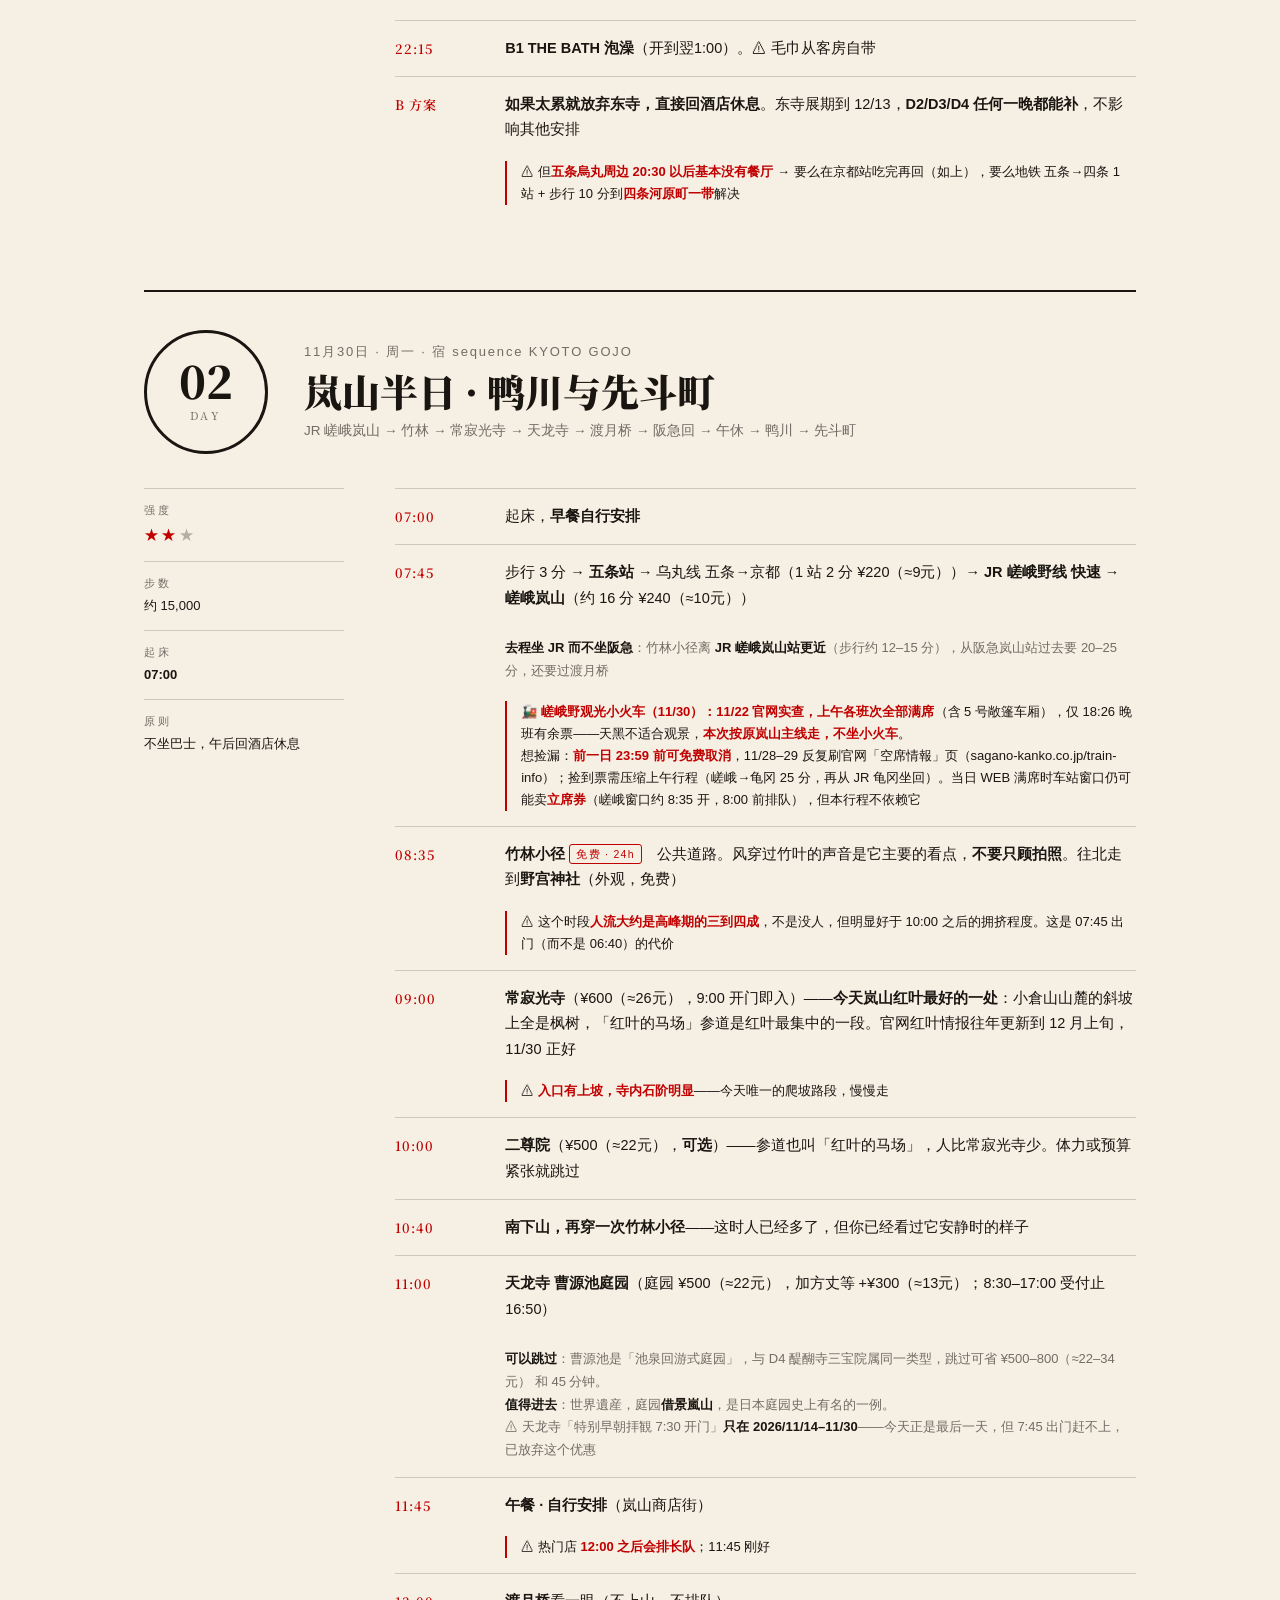
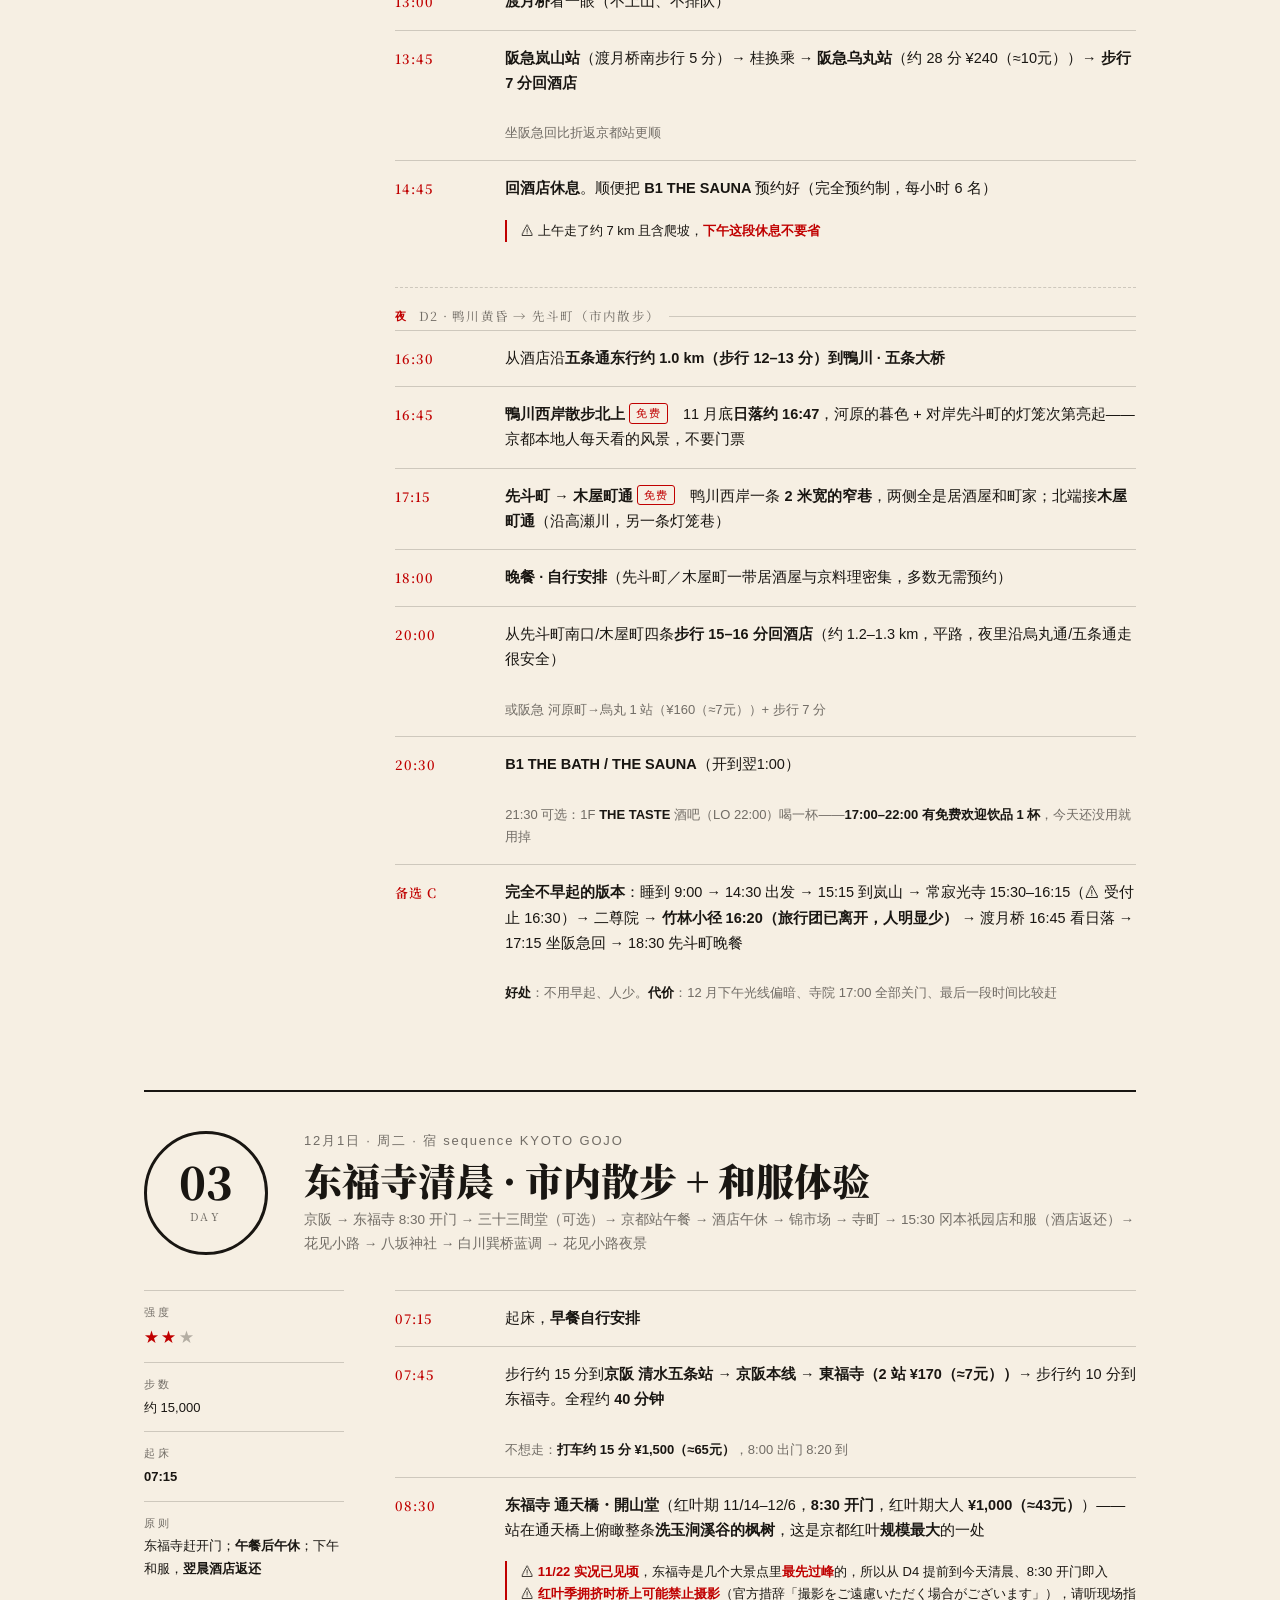
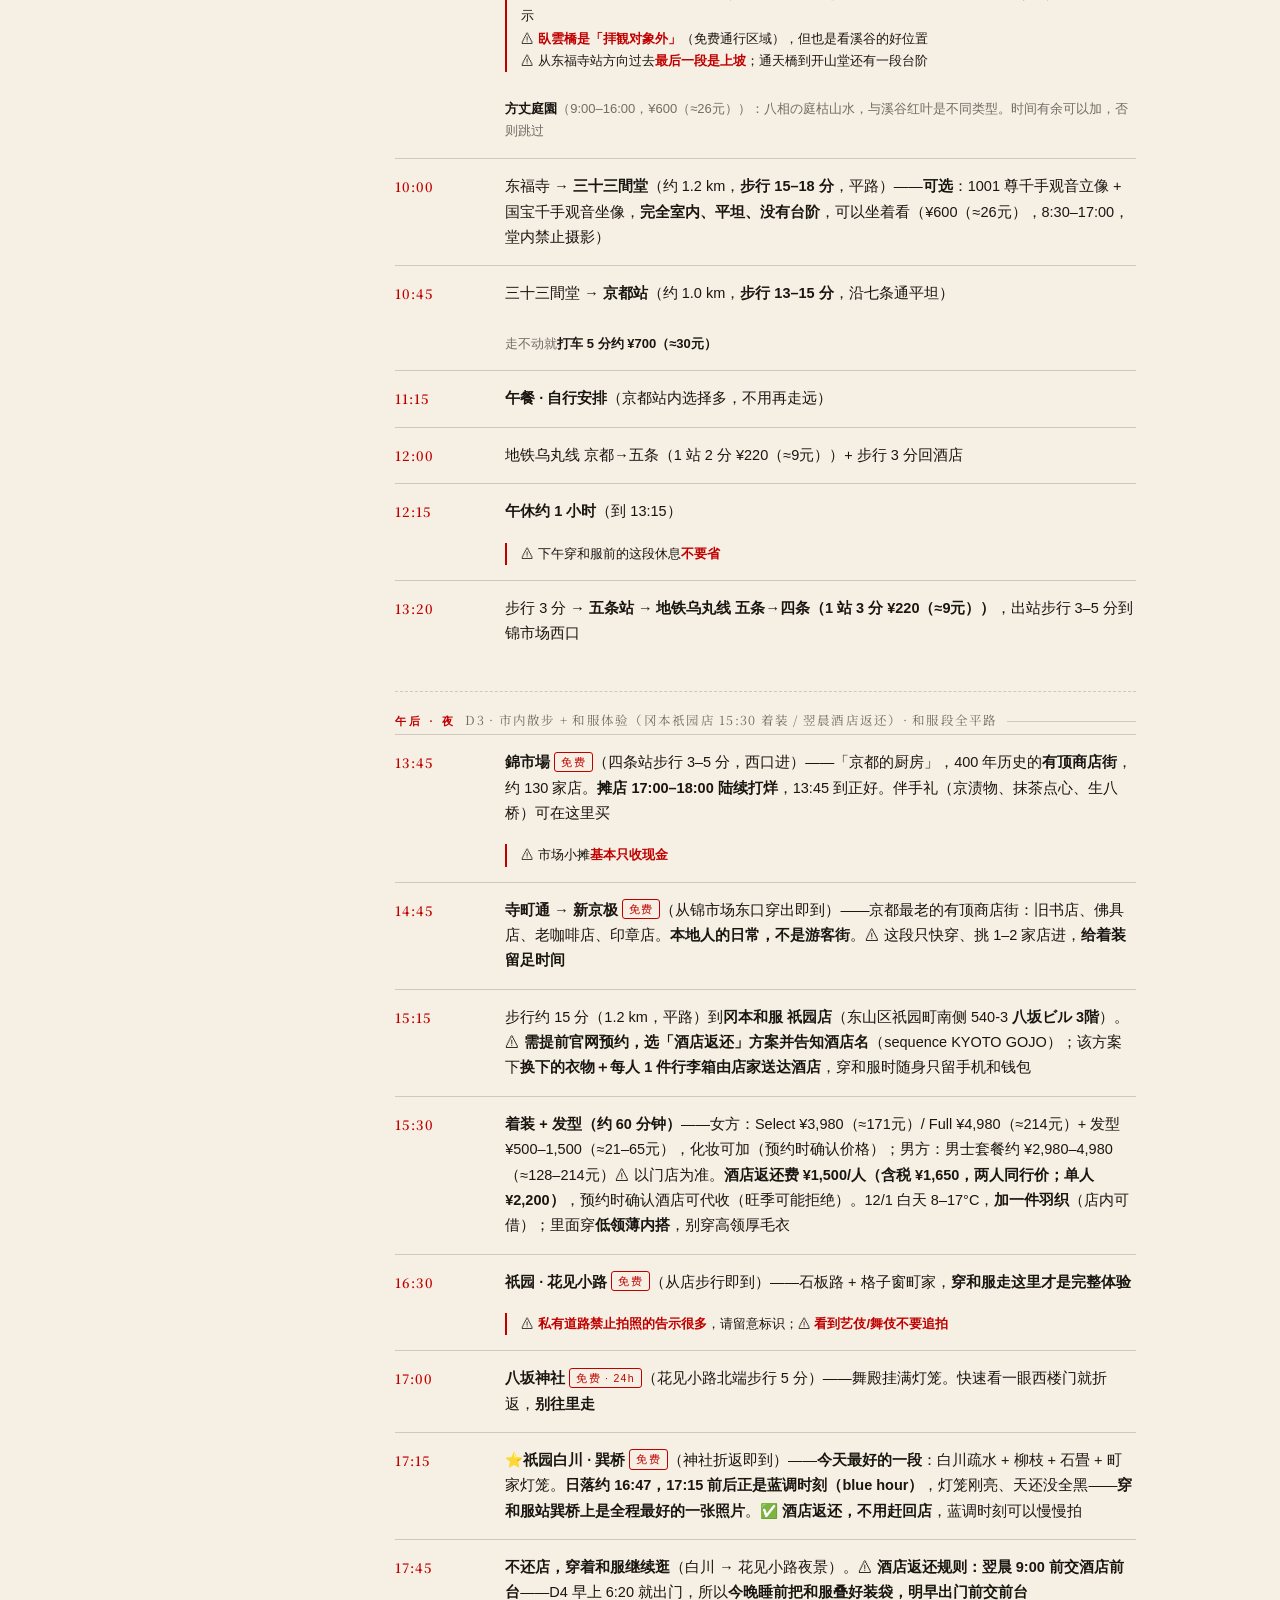
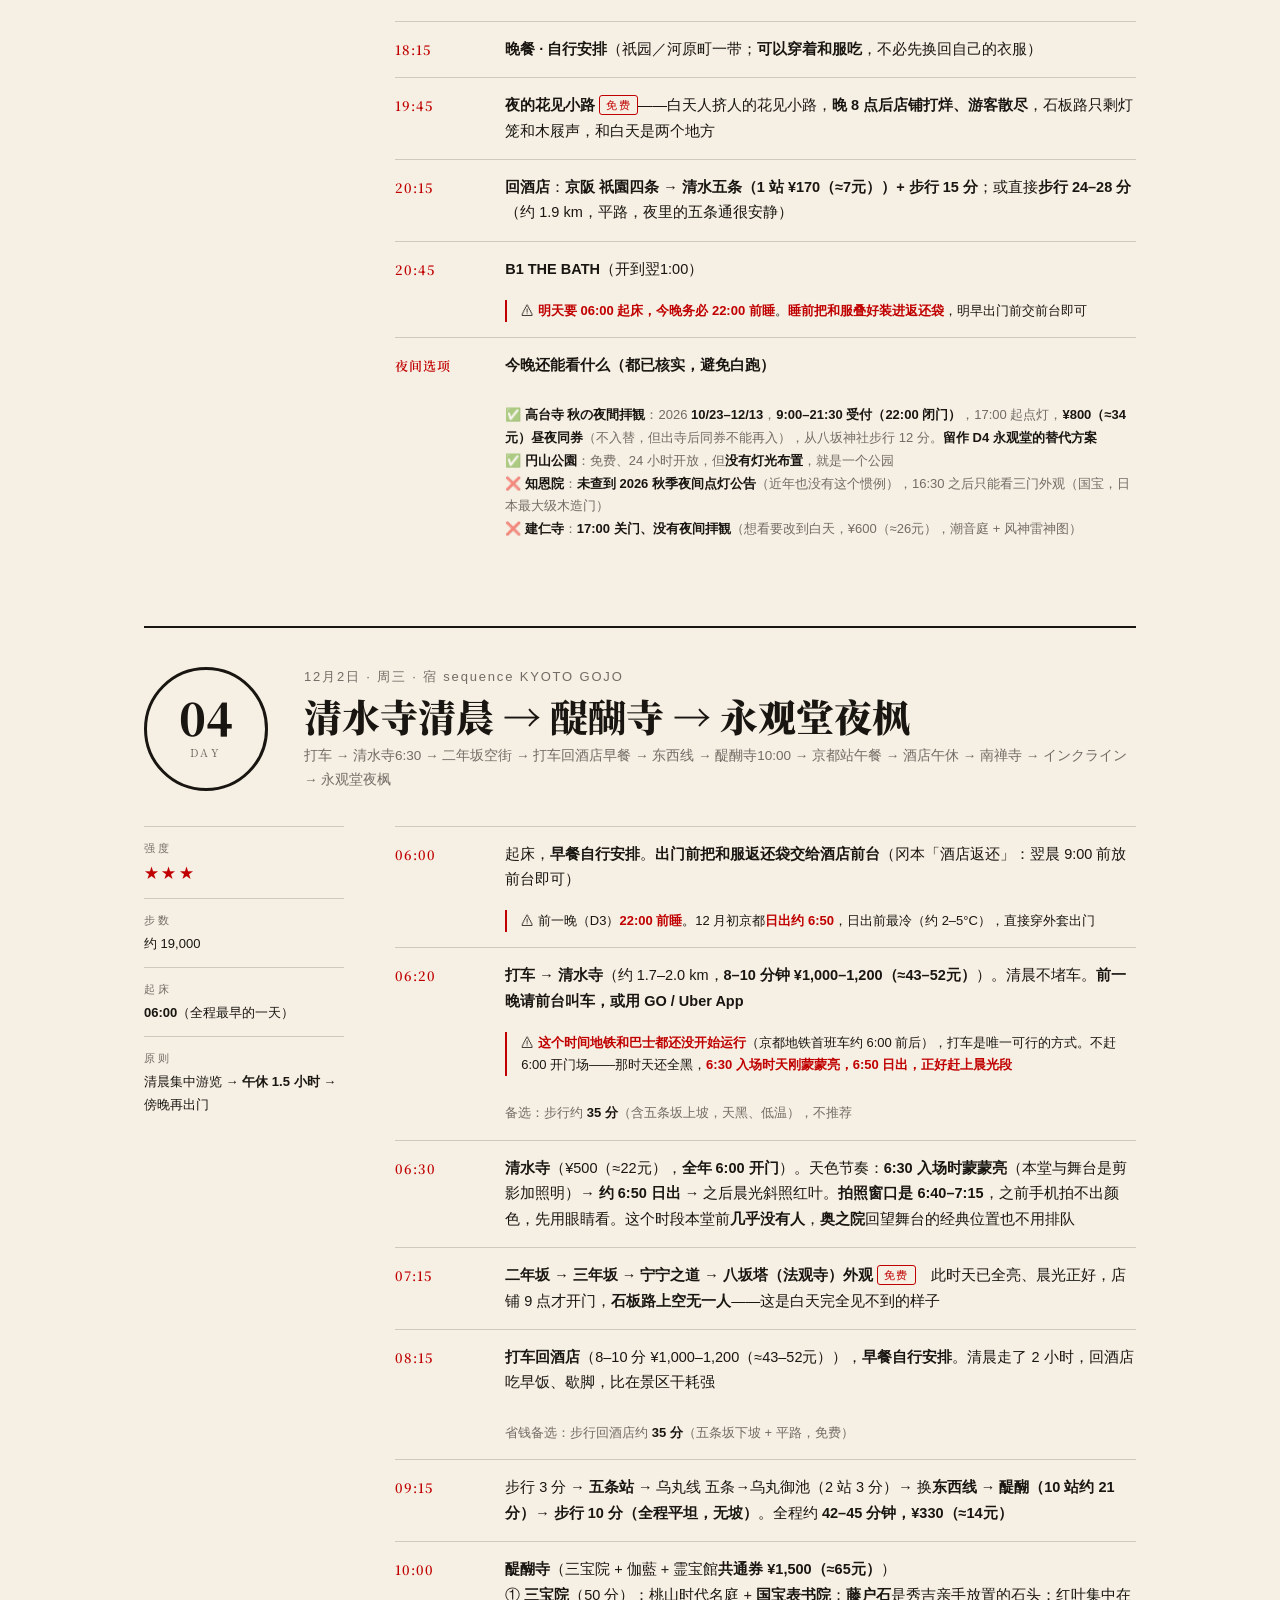
==== commit dd6f21ec: "按 11/22 实况全面更新行程与清单：新增 D0 机场前晚、东福寺/醍醐寺对调、和服酒店返还、删餐饮、新增攻略章节 - 新增 11/28 桔子水晶浦东机场酒店前晚（D0）与免费班车安排，D1 改 0" ====
--- a/kansai-momiji-2026-v2/index.html
+++ b/kansai-momiji-2026-v2/index.html
@@ -4,7 +4,7 @@
 <meta charset="UTF-8">
 <meta name="viewport" content="width=device-width, initial-scale=1.0">
 <title>紅葉狩｜关西红叶季七日 2026.11.29–12.5</title>
-<meta name="description" content="两人关西红叶七日：京都 4 晚（sequence KYOTO GOJO，地铁五条站步行 3 分）+ 奈良半日 + 大阪 2 晚（阪急 RESPIRE，JR 大阪站步行 3 分）。含逐日时刻、交通用时与车费、门票价格、每晚餐厅与回程路线、行李寄存方案、体力分配与雨天备案。">
+<meta name="description" content="两人关西红叶七日：京都 4 晚（sequence KYOTO GOJO，地铁五条站步行 3 分）+ 奈良半日 + 大阪 2 晚（阪急 RESPIRE，JR 大阪站步行 3 分）。含逐日时刻、交通用时与车费、门票价格、回程路线、行李寄存方案、体力分配与雨天备案。餐饮全部自行安排，不在本计划内。">
 <link rel="stylesheet" href="../assets/trip-tabs.css">
 <link rel="preconnect" href="https://fonts.googleapis.com">
 <link rel="preconnect" href="https://fonts.gstatic.com" crossorigin>
@@ -342,7 +342,8 @@
     <span><b>去程 11/29</b>　春秋 9C6565 · 10:45 浦东T2 → 14:00 关西T2</span>
     <span><b>返程 12/05</b>　春秋 9C6566 · 15:00 关西T2 → 16:50 浦东T2</span>
     <span>⚠ 春秋在关西机场 T2，往返预留 T1⇄T2 摆渡 10–15 分钟</span>
-    <span>📅 时刻与票价按 <b>2026-09-19 各寺官方公告</b>核对，标 ⚠ 项行前请复核</span>
+    <span>🏨 <b>11/28 前晚</b>宿桔子水晶浦东机场酒店（施新路958号2幢），翌晨免费班车直达 T2</span>
+    <span>📅 时刻与票价按 <b>2026-11-22 更新</b>核对，标 ⚠ 项行前请复核</span>
   </div>
 </header>
 
@@ -350,6 +351,7 @@
 <nav class="daynav" id="daynav">
   <a href="#prep"><small>Prep</small>備</a>
   <a href="#hotel"><small>Stay</small>宿</a>
+  <a href="#d0"><small>11/28</small>D0</a>
   <a href="#d1"><small>11/29</small>D1</a>
   <a href="#d2"><small>11/30</small>D2</a>
   <a href="#d3"><small>12/01</small>D3</a>
@@ -359,7 +361,7 @@
   <a href="#d7"><small>12/05</small>D7</a>
   <a href="#nara"><small>Nara</small>奈良</a>
   <a href="#stamina"><small>Pace</small>節奏</a>
-  <a href="#food"><small>Eat</small>食</a>
+  <a href="#guides"><small>Guides</small>攻略</a>
   <a href="#budget"><small>Cost</small>算</a>
 </nav>
 
@@ -368,21 +370,18 @@
 <section id="prep">
   <div class="sec-label rv">Before Departure<span>行前</span></div>
   <h2 class="sec-title rv">行前待办时间轴</h2>
-  <p class="sec-note rv"><b>全程没有需要提前抢的票。</b>夜枫门票（东寺／永观堂／高台寺）都是现场买、现金付、不接受预约；琉璃光院 2026 秋季改为抽选制、申请已于 8/20 截止，本行程不安排；嵯峨野小火车为可选项目，不坐不影响任何一天。<b>时间最紧的是签证</b>——距出发约 10 周。</p>
+  <p class="sec-note rv"><b>签证、机票、六晚住宿都已办妥</b>（2026-11-22 确认）。夜枫门票（东寺／永观堂／高台寺）都是现场买、现金付、不接受预约；嵯峨野小火车 11/30 上午班已满席，本次不安排。<b>现在最要紧的三件事：冈本和服预约（选酒店返还）、两人通信 SIM 卡、12/3 近铁特急券（若坐）</b>。餐饮全部自行安排，不在本清单内。</p>
   <table class="rv">
     <thead><tr><th style="width:140px">时间</th><th>动作</th></tr></thead>
     <tbody>
-      <tr><td class="when">立刻 · 9 月内</td><td><b>签证</b>。审核 5–10 个工作日，<b>这周就交给代办</b>。材料：护照（有效期 6 个月+2 页空白）、白底 3.5×4.5cm 照、申请表、身份证+户口本页、在职证明、资产证明（年收 10 万+流水 或 10 万存款证明；一人达标可带配偶）。<b>2026/7/1 起签证费从 ¥3,000（≈129元）涨至 ¥15,000（≈645元）</b>，加代办约 ¥900–1,200/人（此为人民币）<span class="src">指定旅行社 / 代办机构</span></td></tr>
-      <tr><td class="when">立刻</td><td><b>确认 sequence KYOTO GOJO 预订状态</b>。じゃらん实查 2026-11-29 入住 3 晚 2 人：无早 Twin/Queen 合计约 <b>¥118,446 ≈ 5,100 元</b>（约 ¥39,500（≈1,698元）/晚 ≈ 1,700 元），<b>只剩 2 间（空室わずか）</b>。红叶季京都房价高且容易售罄——还没订请立刻订；已订请确认<b>可免费取消</b>直到出签<span class="src">官网 sequencehotels.com/kyoto-gojo / じゃらん / 一休 / Booking</span></td></tr>
-      <tr><td class="when">9/25</td><td><b>琉璃光院开票</b>。2026 秋期是往復はがき抽选制，申请已于 8/20 截止。开票后官网可能放出取消名额或第二轮预约，<b>但本行程不安排琉璃光院</b>，抢不到也不影响任何一天<span class="src">rurikoin.komyoji.com（⚠ 该站对部分访问返回 403，用浏览器直接开）</span></td></tr>
-      <tr><td class="when">10 月</td><td>① <b>核对 2026 夜枫日程</b>：永观堂 ✅11/20–12/6 ¥1,000（≈43元）｜东寺 ✅10/31–12/13 ¥1,000（≈43元）｜高台寺 ✅10/23–12/13 ¥800（≈34元）｜<b>醍醐寺秋期夜間拝観尚未公布</b><br>② <b>复核清水寺夜枫日期</b>（两个官方页面矛盾：11/21–11/30 vs 11/22–12/7）<br>③ 关注 <b>Weathernews 第 2/3 回红叶预测</b>（第 1 回预测京都见顷 12/11；若后续修正为更晚，D2/D3/D4 顺序可微调）<span class="src">各寺官网 / n-kishou.com</span></td></tr>
-      <tr><td class="when">11 月初<br>提前 2–4 周</td><td><b>餐厅订位</b>：焼肉<b>弘 四条木屋町店</b>（D2 或 D4 晚）｜<b>かに道楽 道頓堀本店</b>（D5 晚）｜<b>味味香祇园</b>（D3 晚，⚠ 周二可能缩短营业，电话确认）｜<b>夫婦善哉</b>（D5，⚠ 周四是否营业，电话确认）<span class="src">yakiniku-hiro.com / kani-honga.com / Hot Pepper / Tabelog</span></td></tr>
-      <tr><td class="when">11 月初<br>越早越好</td><td>⚠ <b>冈本和服 祇园店预约</b>（D3 12/1，15:30 到店）：官网在线预约、可提前选和服编号；<b>红叶季 11 月底是全年最旺</b>，订得越早可选的和服越多；套餐选 Select 或 Full、女方加发型；<b>前一天 13:00 前可免费取消</b>，行程有变随时改<span class="src">okamoto-kimono.com/reserve/form/</span></td></tr>
-      <tr><td class="when">11/01</td><td><b>嵯峨野小火车放票</b>（乘车前 30 天）。<b>不坐完全不影响行程</b>；若还想坐：¥880（≈38元） 单程，1 号车厢提前 30 天、2–4 号提前 10 天（11/21），5 号「富贵号」只当天现场卖<span class="src">sagano-kanko.co.jp（只认国际信用卡）或 Klook/KKday 代购（贵 2–3 倍）</span></td></tr>
-      <tr><td class="when">11 月中</td><td>① 手机开 <b>Suica / ICOCA</b>（Apple Pay 最方便），充 ¥5,000（≈215元） 起<br>② 备<b>现金 ¥30,000–50,000（≈1,290–2,150元）/人</b>（寺院门票・夜枫・锦市场小摊・新梅田食道街<b>只收现金</b>）<br>③ ⚠ <b>京都酒店内不收现金</b>，所以<b>信用卡 / Alipay / 微信 / PayPay 至少一种要能用</b><br>④ 装 App：Google Maps・换乘案内（或 NAVITIME）・Tabelog・<b>GO（打车）</b>・Hot Pepper<span class="src">–</span></td></tr>
-      <tr><td class="when">出发前 3 天</td><td>打印往返机票订单、全程酒店订单、简单行程单（海关抽查用）。<b>两家酒店的日文地址各打印一张</b>——D4 清晨打车、以及 D5 在车站办理行李寄存时需要出示<span class="src">–</span></td></tr>
-      <tr><td class="when">出发前 1 天</td><td><b>Visit Japan Web</b> 填写并截图 QR 码（一人一码，最晚入境前 6 小时）。关西机场可扫脸自助通关，省约 1 小时排队<span class="src">vjw.digital.go.jp</span></td></tr>
-      <tr><td class="when">11/29<br>入住当晚</td><td>到前台问两件事：① <b>今晚 B1 THE BATH 是男汤还是女汤</b>（每日轮换）② <b>THE SAUNA 预约</b>（完全预约制，每小时 6 名）<span class="src">sequence KYOTO GOJO · 075-353-0031</span></td></tr>
+      <tr><td class="when">✅ 已办妥</td><td><b>两人签证</b>（临行前测试纸签/电子签证展示方式）｜<b>机票</b>：去 11/29 9C6565、返 12/5 9C6566（用实际订单核对姓名、航站楼、<b>每人行李额度，春秋托运额度建议提前加购</b>）｜<b>京都四晚</b> sequence KYOTO GOJO + <b>大阪两晚</b>阪急 RESPIRE + <b>11/28 前晚</b>桔子水晶浦东机场酒店<span class="src">订单放进临行资料包</span></td></tr>
+      <tr><td class="when">立刻<br>11/22–24</td><td>① ⚠ <b>冈本和服 祇园店预约</b>（D3 12/1，15:15 到店、15:30 着装）：地址<b>八坂ビル 3階</b>（祇园町南侧 540-3）；<b>选「酒店返还」方案并告知酒店名 sequence KYOTO GOJO</b>，确认酒店可代收；两人套餐 + 发型 + 羽织；<b>11/30 13:00 前免费取消</b><br>② <b>下单 2 张实体 SIM 卡</b>（7 天，约 40–60 元/张，见「攻略」③）<br>③ iPhone 在 Wallet 开 <b>Suica / ICOCA</b> 并充值；安卓准备落地买实体 ICOCA<br>④ 决定 12/3 京都→奈良坐<b>特急还是快速急行</b>；坐特急就在官网买两人座位（已开售）<span class="src">okamoto-kimono.com/reserve/form/ · ticket.kintetsu.co.jp</span></td></tr>
+      <tr><td class="when">11/22–25</td><td>① <b>按景点实况复核红叶与天气</b>（11/22 实况：岚山・东福寺・清水寺已见顷，永观堂约五成）——京都三天顺序已据此微调，出发前再看一次<br>② 核对夜枫公告：永观堂受付 17:30–20:30（无预售，17:00 前排队）｜高台寺 9:00–21:30 受付（备用）｜清水寺夜场 11/30 截止<br>③ 奈良寄存：备好 <b>100 日元硬币</b>，保存西改札ロッカールーム与案内所位置（受付 9:00–14:00）<span class="src">weathernews.jp/koyo · 各寺官网 · 见「攻略」⑥</span></td></tr>
+      <tr><td class="when">11/25 前</td><td>① <b>旅行保险</b>（覆盖 11/29–12/5 全程，两人手机存保单）<br>② 确认<b>银行卡可境外交易</b>；⚠ 京都酒店全馆不收现金，卡 / Alipay / 微信至少一种能用<br>③ 备<b>现金 ¥30,000–50,000（≈1,290–2,150元）/人</b>（寺院门票・夜枫・锦市场小摊・寄存柜只收现金）<br>④ 装 App：Google Maps・换乘案内（或 NAVITIME）・<b>GO（打车）</b>；收藏两家酒店与主要车站的日文地址<span class="src">–</span></td></tr>
+      <tr><td class="when">11/26–28</td><td>① <b>两人 Visit Japan Web</b> 完成并测试 QR 码（步骤见「攻略」①，最晚入境前 6 小时）<br>② 电子签证<b>在线展示测试</b>（截图/PDF 无效）<br>③ 整理<b>离线资料包</b>：机票、酒店订单、预约凭证、保险、日文地址；两家酒店日文地址各打印一张（D4 清晨打车用）<br>④ <b>打包称重</b>，留购物余量；了解退税新制（见「攻略」②）<span class="src">vjw.digital.go.jp</span></td></tr>
+      <tr><td class="when">11/28<br>前晚</td><td>入住<b>桔子水晶浦东机场酒店</b>（施新路958号2幢）→ <b>前台预约明早 ~8:00 免费班车</b> → 晚上完成打包、VJW、签证测试、离线资料、06:30 闹钟（详见 D0）<span class="src">–</span></td></tr>
+      <tr><td class="when">11/28–29<br>可选</td><td>🚂 想捡漏小火车：前一日 23:59 前免费取消，反复刷官网「空席情報」；捡到票需压缩 D2 上午行程。不捡漏完全不影响主线<span class="src">sagano-kanko.co.jp/train-info</span></td></tr>
+      <tr><td class="when">11/29<br>入住当晚</td><td>到前台问两件事：① <b>今晚 B1 THE BATH 是男汤还是女汤</b>（每日轮换）② <b>THE SAUNA 预约</b>（完全预约制，每小时 6 名）。<b>顺便确认明早和服返还袋可交前台</b>（冈本酒店返还）<span class="src">sequence KYOTO GOJO · 075-353-0031</span></td></tr>
     </tbody>
   </table>
 
@@ -390,11 +389,10 @@
     <div class="rv">
       <h4>签证与入境<small>Visa</small></h4>
       <ul class="tick">
-        <li>单次旅游签证：有效期 90 天、停留 15 天，足够覆盖</li>
-        <li><b>2026/7/1 起签证费涨至 15,000 日元（≈645元）</b>，加代办费约 ¥900–1,200/人（人民币）</li>
-        <li>材料：护照（6 个月+有效期、2 页空白）、白底彩照 3.5×4.5、在职证明、资产证明（年收 10 万+流水或 10 万存款；一人达标可带配偶）</li>
+        <li>✅ <b>两人签证已办妥</b>。单次旅游签证有效期 90 天、停留 15 天，足够覆盖</li>
+        <li>临行前测试展示方式：纸签查护照内页；<b>电子签证必须在线展示 Visa issuance notice</b>，截图、PDF、打印件无效</li>
         <li>打印备用：往返机票订单、全程酒店订单、行程单</li>
-        <li><b>2026/11/1 起退税新制</b>：商店先付税、机场海关确认带出后退税，流程变慢 → D7 已按提前 3 小时安排</li>
+        <li><b>2026/11/1 起退税新制</b>：商店先付税、机场海关确认带出后退税，流程变慢 → D7 已按提前 3 小时安排（详见「攻略」②）</li>
       </ul>
     </div>
     <div class="rv rv-d1">
@@ -416,7 +414,7 @@
 <section id="hotel">
   <div class="sec-label rv">Stay<span>住宿</span></div>
   <h2 class="sec-title rv">酒店与交通速查</h2>
-  <p class="sec-note rv">京都 4 晚住 <b>sequence KYOTO GOJO</b>（三井不动产 sequence 品牌，2020 年开业，208 间客房），在<b>烏丸通 × 五条通交叉口西北角</b>，地铁乌丸线五条站步行 3 分。大阪 2 晚住 <b>阪急 RESPIRE OSAKA</b>，从 JR 大阪站步行 3 分。两家都<b>不含早餐</b>。京都酒店周边是办公街区，<b>20:30 以后基本没有餐厅</b>，所以晚餐都安排在京都站 / 四条河原町 / 先斗町 / 三条京阪，吃完再坐 1 站地铁或走 15–18 分钟平路回来。</p>
+  <p class="sec-note rv">京都 4 晚住 <b>sequence KYOTO GOJO</b>（三井不动产 sequence 品牌，2020 年开业，208 间客房），在<b>烏丸通 × 五条通交叉口西北角</b>，地铁乌丸线五条站步行 3 分。大阪 2 晚住 <b>阪急 RESPIRE OSAKA</b>，从 JR 大阪站步行 3 分。两家都<b>不含早餐</b>，餐饮全部自行安排。⚠ 京都酒店周边是办公街区，<b>20:30 以后基本没有餐厅</b>，吃饭要在京都站 / 四条河原町一带解决后再回来。</p>
 
   <div class="cols">
     <div class="rv">
@@ -424,7 +422,7 @@
       <ul class="tick">
         <li><b>sequence KYOTO GOJO</b>（シークエンス京都五条）<br>下京区五条烏丸町 409 · 075-353-0031<br>地铁乌丸线「<b>五条</b>」站 <b>2 号出口步行 3 分</b>；「四条」站 6 号出口步行 5 分；阪急「乌丸」站 23 号出口步行 7 分；JR 京都站地铁 1 站 / 步行 15–17 分</li>
         <li>✅ <b>B1 温浴设施</b>：THE BATH（大浴槽＋岩盘浴）与 THE SAUNA，<b>17:00–翌1:00 / 6:00–12:00，男女每日轮换</b>。客房<b>只有淋浴没有浴缸</b>，所以每天走 1.3–1.9 万步之后只能靠这里泡澡。⚠ 桑拿<b>完全预约制</b>（每小时 6 名），<b>毛巾要从客房自带</b></li>
-        <li>✅ <b>1F THE TASTE</b>（TRANSIT 运营）：早餐 7:00–12:00｜午餐 12:00–14:00｜咖啡 14:00–17:00｜晚餐&amp;酒吧 17:00–23:00（LO 22:00）。<b>本行程不在酒店用早餐和午餐</b>（早餐走便利店、午餐在京都站），但 <b>17:00–22:00 有免费欢迎饮品 1 杯</b>，每晚都可以用；买 ¥660（≈28元） 随行杯则咖啡无限续</li>
+        <li>✅ <b>1F THE TASTE 酒吧</b>：<b>17:00–22:00 有免费欢迎饮品 1 杯</b>，每晚都可以用；买 ¥660（≈28元） 随行杯则咖啡无限续</li>
         <li>⚠ 客房偏小（Queen 19.5㎡ / Medium Queen 22.1㎡ / King·Twin 23.4㎡），<b>两个 26 寸箱子同时摊开会很挤</b>，建议一个放行李架、一个立着靠墙；<b>清扫每 2 天 1 次</b>；面临烏丸通主干道，低层可能有车流声；<b>无停车场、无客房服务、无自动贩卖机</b></li>
         <li>周边：便利店步行 1–2 分；西本願寺步行 15 分、東本願寺 13 分（世界遺産・免费）；<b>⚠ 办公街区，20:30 以后基本没有餐厅</b></li>
       </ul>
@@ -434,7 +432,7 @@
       <ul class="tick">
         <li><b>阪急大阪龙仕柏 RESPIRE OSAKA</b><br>JR 大阪站 3 楼联络桥出口<b>步行 3 分钟</b>（友都八喜梅田塔 / LINKS UMEDA 直上，大堂在 9 楼）；阪急大阪梅田 / 御堂筋线梅田步行 5 分钟</li>
         <li>周边：楼下即友都八喜梅田（9:30–22:00，电器免税）；阪急 / 阪神 / 大丸 / Lucua 环绕；机场利木津巴士站（新阪急酒店）步行 4 分钟；<b>梅田蓝天大厦空中庭园步行 7–9 分、新梅田食道街步行约 5 分</b></li>
-        <li>不含早 → 梅田站内 bakery / LINKS UMEDA 楼下 7:00 起开门，或友都八喜 8F 餐厅（至 23:00）</li>
+        <li>不含早，餐饮自行安排（梅田站内 bakery / LINKS UMEDA 楼下 7:00 起开门）</li>
       </ul>
       <table class="access rv" style="margin-top:22px">
         <thead><tr><th>目的地</th><th>路线</th><th style="text-align:right">用时</th></tr></thead>
@@ -457,10 +455,10 @@
     <tbody>
       <tr><td>check-in <b>17:00</b><br>check-out <b>14:00</b></td><td>D1 预计 17:45 到，正好。⚠ 但若飞机准点、16:30 就到，<b>只能先把行李放进大堂自助储物柜</b>（セルフクローク，<b>仅限当日取</b>，不收贵重物品），再去京都站附近逛到 17:00。<br>✅ check-out 14:00 比一般酒店晚 3 小时 → <b>D5 如果决定不去奈良，可以在京都待到中午再走</b></td></tr>
       <tr><td><b>全馆无现金化</b></td><td>房费、餐厅、酒吧、洗衣都只能刷<b>信用卡 / Alipay / 微信 / PayPay / LINE Pay</b>，<b>不收现金、也不收交通 IC 卡</b>；追加消费当场结算，不能记入房账 → 出发前确认这几种支付方式至少有一种能用</td></tr>
-      <tr><td>1F 餐厅<br>早餐 <b>¥1,980（≈85元）</b></td><td>不含房费，7:00–12:00（LO 11:30），当天到餐厅付款即可、不用预订。<b>本行程不在酒店用早餐</b>——四天早餐都走楼下便利店（¥300–500（≈13–22元）/人），省钱也省时间。若某天想改主意，它供应到中午，随时可加</td></tr>
       <tr><td><b>行李</b><br>大堂自助储物柜</td><td>大堂有自助储物柜（セルフクローク），但<b>仅限当日取、不收贵重物品</b>。<br>⚠ <b>所以 D5 退房后不能把箱子留在酒店再去奈良</b>——那天当晚要赶去大阪，回不来。<b>D5 的行李必须随身带，在近铁奈良站寄存</b>（四个方案的比较见「奈良」章节）<br>ℹ 前台可办宅急便寄件，也接受提前寄到酒店（面单写住宿日期 + 姓名，入住时领取，<b>拒收到付件</b>）；<b>本行程不用</b>，且寄件费只能刷卡 / Alipay / 微信 / PayPay</td></tr>
       <tr><td>B1 大浴场<br>17:00–<b>翌1:00</b></td><td>每晚回酒店后的固定安排。男女每日轮换 → <b>入住当晚问清今天是哪一边</b>；毛巾从客房自带；<b>桑拿需预约</b>（每小时 6 名），建议 D2 下午休息时顺便约好</td></tr>
-      <tr><td>周边夜间<br>餐厅极少</td><td>⚠ 五条烏丸是办公街区，<b>20:30 以后基本没有餐厅</b> → 所有晚餐都安排在京都站 / 四条河原町 / 先斗町 / 三条京阪，吃完再短程返回（地铁 1 站约 7 分，或平路步行 15–18 分）</td></tr>
+      <tr><td>周边夜间<br>餐厅极少</td><td>⚠ 五条烏丸是办公街区，<b>20:30 以后基本没有餐厅</b> → 吃饭在京都站 / 四条河原町一带解决后再短程返回（地铁 1 站约 7 分，或平路步行 15–18 分）</td></tr>
+      <tr><td><b>和服酒店返还</b></td><td>冈本「酒店返还」方案：<b>翌晨 9:00 前把和服交前台</b>即可（D4 早上 6:20 出门，出门前交）。<b>入住时向前台确认可以代收</b>；换下的衣物和每人 1 件行李箱由店家送达酒店</td></tr>
     </tbody>
   </table>
 
@@ -474,10 +472,10 @@
       <tr><td>四条河原町</td><td>步行（1.4–1.5 km）；或地铁 五条→四条 1 站 + 步行 10 分</td><td>18–19 分 / ¥220（≈9元）</td></tr>
       <tr><td>祇园 花见小路・白川巽桥</td><td>步行 1.9 km / 2.2 km；或<b>京阪 清水五条→祇園四条 1 站</b>（酒店→清水五条步行 15 分）</td><td>24–28 分 / ¥170（≈7元）</td></tr>
       <tr><td>清水寺<span class="free">D4 清晨</span></td><td><b>打车</b>（5:50 时地铁巴士都没跑）约 1.7–2.0 km</td><td>8–10 分 / ¥1,000–1,200（≈43–52元）</td></tr>
-      <tr><td>三十三間堂<span class="free">D4</span></td><td><b>步行</b>（约 1.5 km，沿東山区北行）</td><td>19 分 / –</td></tr>
-      <tr><td>东福寺<span class="free">D4</span></td><td>从清水寺<b>步行</b>（下坡后平路，经三十三間堂外围）或打车 8–10 分</td><td>30 分 / ¥1,000（≈43元）</td></tr>
+      <tr><td>三十三間堂<span class="free">D3 可选</span></td><td><b>步行</b>（东福寺出发约 1.2 km，平路）</td><td>15–18 分 / –</td></tr>
+      <tr><td>东福寺<span class="free">D3 清晨</span></td><td>步行 15 分到<b>京阪清水五条</b> → <b>京阪本线 2 站</b> → 步行 10 分；或打车约 15 分</td><td>40 分 / ¥170（≈7元）＋步行</td></tr>
       <tr><td>岚山<span class="free">D2</span></td><td>去：五条→京都（地铁 1 站）→ <b>JR 嵯峨野线→嵯峨岚山</b>（离竹林近）<br>回：<b>阪急岚山→桂→阪急乌丸</b> + 步行 7 分（不折返京都站）</td><td>去 45 分 / ¥460（≈20元）<br>回 35 分 / ¥240（≈10元）</td></tr>
-      <tr><td>醍醐寺<span class="free">D3</span></td><td>五条→<b>乌丸御池（2 站 3 分）</b>换<b>东西线→醍醐（10 站 21 分）</b>，出站<b>步行 10 分（全程平坦）</b></td><td>42–45 分 / <b>¥330（≈14元）</b></td></tr>
+      <tr><td>醍醐寺<span class="free">D4 上午</span></td><td>五条→<b>乌丸御池（2 站 3 分）</b>换<b>东西线→醍醐（10 站 21 分）</b>，出站<b>步行 10 分（全程平坦）</b></td><td>42–45 分 / <b>¥330（≈14元）</b></td></tr>
       <tr><td>蹴上・南禅寺・永观堂<span class="free">D4</span></td><td>五条→乌丸御池（2 站 3 分）换<b>东西线→蹴上（4 站 7 分）</b>，出站经ねじりまんぽ步行 10 分</td><td>28–30 分 / ¥260（≈11元）</td></tr>
       <tr><td>东西线 醍醐↔蹴上</td><td>直达 <b>6 站</b>（小野・椥辻・東野・山科・御陵）<span class="src">本行程不乘坐此段，仅供参考</span></td><td>14 分 / <b>¥290（≈12元）</b></td></tr>
       <tr><td>东寺<span class="free">D1 夜</span></td><td>地铁 五条→京都（1 站）+ 步行 12–15 分；或打车</td><td>约 25 分 / ¥220（≈9元）<br>或 10 分 / ¥1,200（≈52元）</td></tr>
@@ -493,24 +491,50 @@
 <!-- ======================= 逐日行程 ======================= -->
 <section id="days">
   <div class="sec-label rv">Day by Day<span>逐日</span></div>
-  <h2 class="sec-title rv">七日行程</h2>
-  <p class="sec-note rv">节奏安排：<b>上午排主要景点</b>（人少、体力好）→ <b>13:00–15:00 回酒店休息</b>（酒店在地铁线上，市区任何地方 25 分钟内可到；唯一例外是 D3 下午的和服体验）→ 傍晚再出门看夜枫或逛街 → 回酒店泡 B1 大浴场。看夜枫的那天（D4）安排了 2 小时午休，不与步行量最大的一天重叠。每天的夜间段落都写明了店名、营业时间、人均和回程路线。</p>
+  <h2 class="sec-title rv">逐日行程（含 11/28 前晚）</h2>
+  <p class="sec-note rv">节奏安排：<b>上午排主要景点</b>（人少、体力好）→ <b>午餐后回酒店午休</b>（酒店在地铁线上，市区任何地方 25 分钟内可到；D3 约 1 小时、D4 约 1.5 小时）→ 下午再出门逛街／穿和服 → 傍晚看夜枫 → 回酒店泡 B1 大浴场。<b>餐饮全部自行安排</b>，本计划只保留时间窗口与动线，不再推荐具体餐厅。</p>
 
   <div class="rv">
     <h4 class="sub-title">京都三天的移动路线<small>Routing</small></h4>
     <div class="route-diagram">D2  西北方向  酒店 ─步行3分→ 五条 ─乌丸线1站→ 京都 ─JR16分→ 嵯峨岚山
               回程     阪急岚山 ─28分→ 阪急乌丸 ─步行7分→ 酒店
 
-D3  东南方向  酒店 ─步行3分→ 五条 ─乌丸线2站→ 乌丸御池 ─东西线10站→ 醍醐 ─步行10分(平坦)
-              下午     京都站午餐后地铁1站到四条 → 锦市场→寺町→步行至祇园店15:30穿和服
-                       → 花见小路→八坂神社→白川巽桥(蓝调) → 17:50还衣 → 晚餐，回程 京阪1站 + 步行15分
-
-D4  东山方向  酒店 ─打车8分→ 清水寺6:00 ─步行下坡30分→ 东福寺8:30
-              ─步行15分→ 三十三間堂 ─步行15分→ 京都站午餐 ─地铁1站→ 酒店午休
+D3  东南方向  酒店 ─步行15分→ 京阪清水五条 ─京阪2站→ 东福寺8:30(开门即入)
+              ─步行15分→ 三十三間堂(可选) ─步行15分→ 京都站午餐 ─地铁1站→ 酒店午休1小时
+              下午     地铁1站到四条 → 锦市场→寺町→步行至祇园店15:30穿和服
+                       → 花见小路→八坂神社→白川巽桥(蓝调) → 和服不还店，晚餐，回程 京阪1站 + 步行15分
+
+D4  东山方向  酒店 ─打车8分→ 清水寺6:30 ─二年坂空街→ 打车回酒店早餐(和服交前台)
+              ─地铁乌丸线+东西线→ 醍醐寺10:00 ─东西线→ 京都站午餐 ─地铁1站→ 酒店午休1.5小时
               ─地铁→ 蹴上（南禅寺 → インクライン → 永观堂夜枫）</div>
-    <p class="opt" style="margin-top:14px">醍醐寺（D3）与南禅寺・永观堂（D4）都在地铁<b>东西线</b>上：从乌丸御池出发，<b>到醍醐 10 站、到蹴上 4 站，都是直达</b>，两天都不用坐巴士、不用爬坡，只在乌丸御池换一次乘。</p>
-    <p class="opt"><b>2026 年红叶偏晚</b>：Weathernews 第 1 回预测京都见顷为 <b>12/11</b>（比平年晚约 6 天），11/29–12/5 大概是七分级到见顷之间，<b>不会遇到落叶过季</b>。因此各天的先后顺序按<b>避开人流</b>安排，而不是按红叶凋谢的先后。</p>
-  </div>
+    <p class="opt" style="margin-top:14px">醍醐寺（D4 上午）与南禅寺・永观堂（D4 下午）都在地铁<b>东西线</b>上：从乌丸御池出发，<b>到醍醐 10 站、到蹴上 4 站，都是直达</b>；东福寺（D3）坐<b>京阪本线 2 站</b>，都不用坐巴士、不用爬坡，只在乌丸御池／京阪换一次乘。</p>
+    <p class="opt"><b>红叶实况（11/22 复核）</b>：岚山・天龙寺・东福寺・清水寺<b>已见顷</b>；永观堂约五成、预测 11/23 见顷；高台寺约五成。东福寺最先过峰，已提前到 D3 清晨；永观堂、醍醐寺偏晚，放在 D4 正好。11/22–25 出发前再按实况微调一次。</p>
+  </div>
+
+  <!-- D0 -->
+  <article class="day rv" id="d0">
+    <div class="day-head">
+      <div class="day-circle"><span class="n">00</span><span class="d">DAY</span></div>
+      <div class="day-titles">
+        <div class="date">11月28日 · 周六 · 宿桔子水晶上海国际旅游度假区浦东机场酒店</div>
+        <h3>出发前夜 · 住浦东机场旁</h3>
+        <div class="route">到酒店入住 → 前台预约明早免费班车 → 晚上完成打包、VJW、签证展示测试 → 早睡</div>
+      </div>
+    </div>
+    <div class="day-body">
+      <aside class="day-side">
+        <div class="cell"><span class="k">强度</span><span class="stars">★<span class="off">★★</span></span></div>
+        <div class="cell"><span class="k">起床</span><b>自然醒</b></div>
+        <div class="cell"><span class="k">原则</span><b>所有行前检查今晚做完</b>，明早只负责出发</div>
+      </aside>
+      <div>
+        <div class="slot"><div class="t">下午</div><p><b>入住桔子水晶上海国际旅游度假区浦东机场酒店</b>（浦东新区<b>施新路958号2幢</b>，14:00 起可入住；距浦东机场约 8 km、车程 15–20 分）</p></div>
+        <div class="slot"><div class="t">入住时</div><p>⚠ <b>立刻在前台预约明早送机班车</b>：酒店提供<b>免费机场班车</b>（整点定时发车，凌晨也有班次），约 <b>8:00 一班 → 8:20–8:30 到 T2</b>。确认上车地点、车程和是否需提前候车</p></div>
+        <div class="slot"><div class="t">晚上</div><p><b>把行前清单全部收尾</b>：<br>① 行李<b>打包、称重</b>（对照春秋每人额度，留购物余量；充电宝、液体按航司规定分装）<br>② 两人 <b>Visit Japan Web</b> 完成并各自测试 QR 码能打开（步骤见「攻略」章节）<br>③ 电子签证<b>在线展示测试</b>（Visa issuance notice，截图无效）；纸签检查护照<br>④ 离线资料包：机票、六晚酒店订单、预约凭证、保险、两家酒店日文地址，两人手机各存一份<br>⑤ 设好 <b>06:30 闹钟</b>，护照、银行卡、日元现金放随身包</p></div>
+        <div class="slot"><div class="t">22:00</div><p><b>早睡</b>。明早 07:00 起床、08:00 班车，不用赶早高峰，从容出发</p></div>
+      </div>
+    </div>
+  </article>
 
   <!-- D1 -->
   <article class="day rv" id="d1">
@@ -519,17 +543,21 @@
       <div class="day-titles">
         <div class="date">11月29日 · 周日 · 宿 sequence KYOTO GOJO</div>
         <h3>抵达 · 东寺夜枫</h3>
-        <div class="route">浦东T2 → 关西T2 → Haruka → 京都站 → 地铁 1 站到五条 → 东寺夜枫 → 京都站晚餐</div>
+        <div class="route">机场酒店班车 → 浦东T2 → 关西T2 → Haruka → 京都站 → 地铁 1 站到五条 → 东寺夜枫</div>
       </div>
     </div>
     <div class="day-body">
       <aside class="day-side">
         <div class="cell"><span class="k">强度</span><span class="stars">★★<span class="off">★</span></span></div>
         <div class="cell"><span class="k">步数</span>约 9,000</div>
-        <div class="cell"><span class="k">起床</span><b>06:30</b>（赶飞机）</div>
+        <div class="cell"><span class="k">起床</span><b>07:00</b>（机场酒店，班车直达）</div>
         <div class="cell"><span class="k">原则</span>长途飞行后，夜枫可放弃</div>
       </aside>
       <div>
+        <div class="slot"><div class="t">07:00</div><p>桔子水晶机场酒店起床，<b>早餐自行安排</b>（酒店有餐厅），退房带行李到班车上车点</p></div>
+        <div class="slot"><div class="t">08:00</div><p><b>酒店免费班车 → 浦东 T2</b>（约 15–20 分，前一晚已在前台预约）→ <b>08:20–08:30 到 T2</b>，距 10:45 起飞 2 小时以上</p>
+        <div class="warn">⚠ 春秋是廉航，值机托运柜台时间卡得严，国际航班建议提前 2–3 小时到；错过班车就打车（约 15–20 分）</div></div>
+        <div class="slot"><div class="t">10:45</div><p>9C6565 起飞 → <b>14:00 抵关西 T2</b>（日本时间，时差 +1 小时）</p></div>
         <div class="slot"><div class="t">14:00</div><p>落地关西 <b>T2</b> → 摆渡车到 T1 → 入境（VJW QR + 扫脸通关，出关约 15:00–15:30）</p></div>
         <div class="slot"><div class="t">15:45</div><p><b>JR Haruka 特急 → 京都站</b>（约 80 分钟，自由席约 ¥3,430（≈147元））</p></div>
         <div class="slot"><div class="t">17:10</div><p>京都站 → <b>地铁乌丸线 五条（1 站 2 分 ¥220（≈9元））</b>→ <b>2 号出口步行 3 分</b>到酒店。全程约 <b>25 分钟</b></p>
@@ -543,18 +571,13 @@
         <div class="opt">不想走：<b>打车约 10 分钟 ¥1,200（≈52元）</b></div></div>
         <div class="slot"><div class="t">18:45</div><p><b>东寺 秋の夜間特別拝観</b>（2026：<b>10/31–12/13，18:00–21:30，受付止 21:00，¥1,000（≈43元） 现金</b>）——<b>五重塔外观打灯 + 塔前水池倒影</b>，京都最经典的一张夜景；夜间开放<b>金堂・讲堂</b>。人流比永观堂小得多，节奏可以自己控制</p>
         <div class="warn">⚠ 夜间<b>五重塔初层不开放</b>（塔是看外观）</div></div>
-        <div class="slot"><div class="t">20:15</div><p><b>晚餐 · 京都站三选</b>（都在步行 5 分内，都不需预约）</p>
-        <ul class="picks">
-          <li><b>本家第一旭 たかばし本店</b>　酱油豚骨拉面 + 烧豚饭｜周日–周三/周五 <b>6:00–翌1:00</b>，⚠ <b>周四休</b>｜人均 ¥1,000（≈43元）｜京都站八条口东步行 5 分。<em>11/29 是周日 ✅ 开到凌晨，最保险</em></li>
-          <li><b>京都拉面小路</b>（京都站大楼 10F）　全国名店约 8 家｜<b>11:00–22:00（LO 21:30）</b>⚠2025 来源｜人均 ¥900–1,200（≈39–52元）。<em>选择多，适合两人意见不一</em></li>
-          <li><b>グリルキャピタル東洋亭 ポルタ店</b>　百年洋食（1897 年创业）、<b>番茄汉堡排</b>｜<b>11:00–22:00（LO 21:00）</b>｜人均 ¥1,500–2,500（≈65–107元）｜京都站北侧地下街 Porta。<em>想吃点「不像拉面」的就选它</em></li>
-        </ul></div>
+        <div class="slot"><div class="t">20:15</div><p><b>晚餐 · 自行安排</b>（京都站周边步行 5 分内选择很多，都不用预约）</p></div>
         <div class="slot"><div class="t">21:15</div><p><b>免费夜景</b>（就在京都站，不用额外移动）：<b>京都站大楼 大階段灯光秀</b>——171 级台阶的 LED 演出，<b>17:00–22:00 每 30 分钟一场 × 5 分钟，免费</b> ⚠场次现场看告示；<b>空中径路 Skyway</b>（10F 玻璃隧道）+ 大空広場 <b>10:00–22:00 免费</b></p>
         <div class="opt">想花钱：<b>京都塔展望室 10:00–21:00（最终入场 20:30），¥900（≈39元）</b>，京都站对面步行 5 分</div></div>
         <div class="slot"><div class="t">22:00</div><p>地铁乌丸线 京都 → 五条（1 站）+ 步行 3 分 = <b>全程 7 分钟</b></p></div>
         <div class="slot"><div class="t">22:15</div><p><b>B1 THE BATH 泡澡</b>（开到翌1:00）。⚠ 毛巾从客房自带</p></div>
         <div class="slot"><div class="t">B 方案</div><p><b>如果太累就放弃东寺，直接回酒店休息</b>。东寺展期到 12/13，<b>D2/D3/D4 任何一晚都能补</b>，不影响其他安排</p>
-        <div class="warn">⚠ 但<b>五条烏丸周边 20:30 以后基本没有餐厅</b> → 要么在京都站吃完再回（如上），要么地铁 五条→四条 1 站 + 步行 10 分到<b>元祖餃子の王将 河原町店</b>（11:00–22:30，人均 ¥800–1,500（≈34–65元））</div></div>
+        <div class="warn">⚠ 但<b>五条烏丸周边 20:30 以后基本没有餐厅</b> → 要么在京都站吃完再回（如上），要么地铁 五条→四条 1 站 + 步行 10 分到<b>四条河原町一带</b>解决</div></div>
       </div>
     </div>
   </article>
@@ -577,10 +600,10 @@
         <div class="cell"><span class="k">原则</span>不坐巴士，午后回酒店休息</div>
       </aside>
       <div>
-        <div class="slot"><div class="t">07:00</div><p>起床。<b>早餐在便利店解决</b>（楼下步行 1–2 分，前一晚买好饭团/三明治/咖啡，¥300–500（≈13–22元）/人）</p>
-        <div class="opt">京都四天早餐都这样处理：前一天晚上在便利店买好，早上不用另外找店、也不用排队</div></div>
+        <div class="slot"><div class="t">07:00</div><p>起床，<b>早餐自行安排</b></p></div>
         <div class="slot"><div class="t">07:45</div><p>步行 3 分 → <b>五条站</b> → 乌丸线 五条→京都（1 站 2 分 ¥220（≈9元））→ <b>JR 嵯峨野线 快速 → 嵯峨岚山</b>（约 16 分 ¥240（≈10元））</p>
-        <div class="opt"><b>去程坐 JR 而不坐阪急</b>：竹林小径离 <b>JR 嵯峨岚山站更近</b>（步行约 12–15 分），从阪急岚山站过去要 20–25 分，还要过渡月桥</div></div>
+        <div class="opt"><b>去程坐 JR 而不坐阪急</b>：竹林小径离 <b>JR 嵯峨岚山站更近</b>（步行约 12–15 分），从阪急岚山站过去要 20–25 分，还要过渡月桥</div>
+        <div class="warn">🚂 <b>嵯峨野观光小火车（11/30）：11/22 官网实查，上午各班次全部满席</b>（含 5 号敞篷车厢），仅 18:26 晚班有余票——天黑不适合观景，<b>本次按原岚山主线走，不坐小火车</b>。<br>想捡漏：<b>前一日 23:59 前可免费取消</b>，11/28–29 反复刷官网「空席情報」页（sagano-kanko.co.jp/train-info）；捡到票需压缩上午行程（嵯峨→龟冈 25 分，再从 JR 龟冈坐回）。当日 WEB 满席时车站窗口仍可能卖<b>立席券</b>（嵯峨窗口约 8:35 开，8:00 前排队），但本行程不依赖它</div></div>
         <div class="slot"><div class="t">08:35</div><p><b>竹林小径</b><span class="free">免费 · 24h</span>　公共道路。风穿过竹叶的声音是它主要的看点，<b>不要只顾拍照</b>。往北走到<b>野宫神社</b>（外观，免费）</p>
         <div class="warn">⚠ 这个时段<b>人流大约是高峰期的三到四成</b>，不是没人，但明显好于 10:00 之后的拥挤程度。这是 07:45 出门（而不是 06:40）的代价</div></div>
         <div class="slot"><div class="t">09:00</div><p><b>常寂光寺</b>（¥600（≈26元），9:00 开门即入）——<b>今天岚山红叶最好的一处</b>：小倉山山麓的斜坡上全是枫树，「红叶的马场」参道是红叶最集中的一段。官网红叶情报往年更新到 12 月上旬，11/30 正好</p>
@@ -588,9 +611,9 @@
         <div class="slot"><div class="t">10:00</div><p><b>二尊院</b>（¥500（≈22元），<b>可选</b>）——参道也叫「红叶的马场」，人比常寂光寺少。体力或预算紧张就跳过</p></div>
         <div class="slot"><div class="t">10:40</div><p><b>南下山，再穿一次竹林小径</b>——这时人已经多了，但你已经看过它安静时的样子</p></div>
         <div class="slot"><div class="t">11:00</div><p><b>天龙寺 曹源池庭园</b>（庭园 ¥500（≈22元），加方丈等 +¥300（≈13元）；8:30–17:00 受付止 16:50）</p>
-        <div class="opt"><b>可以跳过</b>：曹源池是「池泉回游式庭园」，与 D3 醍醐寺三宝院属同一类型，跳过可省 ¥500–800（≈22–34元） 和 45 分钟。<br><b>值得进去</b>：世界遺産，庭园<b>借景嵐山</b>，是日本庭园史上有名的一例。<br>⚠ 天龙寺「特别早朝拝観 7:30 开门」<b>只在 2026/11/14–11/30</b>——今天正是最后一天，但 7:45 出门赶不上，已放弃这个优惠</div></div>
-        <div class="slot"><div class="t">11:45</div><p><b>午餐 · 岚山商店街</b>：汤豆腐 / 鲷茶渍 / 荞麦。<b>% Arabica 岚山店</b>就在渡月桥边，可以喝咖啡看河</p>
-        <div class="warn">⚠ <b>不要在 12:00 之后进店，会排长队</b>；11:45 刚好</div></div>
+        <div class="opt"><b>可以跳过</b>：曹源池是「池泉回游式庭园」，与 D4 醍醐寺三宝院属同一类型，跳过可省 ¥500–800（≈22–34元） 和 45 分钟。<br><b>值得进去</b>：世界遺産，庭园<b>借景嵐山</b>，是日本庭园史上有名的一例。<br>⚠ 天龙寺「特别早朝拝観 7:30 开门」<b>只在 2026/11/14–11/30</b>——今天正是最后一天，但 7:45 出门赶不上，已放弃这个优惠</div></div>
+        <div class="slot"><div class="t">11:45</div><p><b>午餐 · 自行安排</b>（岚山商店街）</p>
+        <div class="warn">⚠ 热门店 <b>12:00 之后会排长队</b>；11:45 刚好</div></div>
         <div class="slot"><div class="t">13:00</div><p><b>渡月桥</b>看一眼（不上山、不排队）</p></div>
         <div class="slot"><div class="t">13:45</div><p><b>阪急岚山站</b>（渡月桥南步行 5 分）→ 桂换乘 → <b>阪急乌丸站</b>（约 28 分 ¥240（≈10元））→ <b>步行 7 分回酒店</b></p>
         <div class="opt">坐阪急回比折返京都站更顺</div></div>
@@ -602,13 +625,7 @@
         <div class="slot"><div class="t">16:30</div><p>从酒店沿<b>五条通东行约 1.0 km（步行 12–13 分）到鴨川 · 五条大桥</b></p></div>
         <div class="slot"><div class="t">16:45</div><p><b>鴨川西岸散步北上</b><span class="free">免费</span>　11 月底<b>日落约 16:47</b>，河原的暮色 + 对岸先斗町的灯笼次第亮起——京都本地人每天看的风景，不要门票</p></div>
         <div class="slot"><div class="t">17:15</div><p><b>先斗町 → 木屋町通</b><span class="free">免费</span>　鸭川西岸一条 <b>2 米宽的窄巷</b>，两侧全是居酒屋和町家；北端接<b>木屋町通</b>（沿高瀬川，另一条灯笼巷）</p></div>
-        <div class="slot"><div class="t">18:00</div><p><b>晚餐 · 先斗町/木屋町三档</b></p>
-        <ul class="picks">
-          <li><b>¥2,000（≈86元）　元祖餃子の王将 河原町店</b>　饺子+中华定食，便宜量大｜11:00–<b>22:30</b>，全年无休，可刷卡｜不用预约</li>
-          <li><b>¥5,000–7,000（≈215–301元）　焼肉 弘（ひろ）四条木屋町店</b> ⭐推荐　<b>近江牛</b>烧肉，京都最有名的烧肉连锁｜<b>17:00–23:00</b>｜<b>官网 yakiniku-hiro.com 可网上预约</b>，或电话 075-251-1129</li>
-          <li><b>¥10,000（≈430元）+　弘 祇園山名庵</b>　带庭园的特别店｜⚠ 时刻未核实｜官网预约，人均约 ¥8,000–12,000（≈344–516元）</li>
-        </ul>
-        <div class="warn">⚠ <b>焼肉弘没有「河原町店」</b>（官网店铺列表核实）。河原町一带对应的是<b>四条木屋町店</b>；另有<b>八条口店</b>（京都站南）和<b>祇園山名庵</b></div></div>
+        <div class="slot"><div class="t">18:00</div><p><b>晚餐 · 自行安排</b>（先斗町／木屋町一带居酒屋与京料理密集，多数无需预约）</p></div>
         <div class="slot"><div class="t">20:00</div><p>从先斗町南口/木屋町四条<b>步行 15–16 分回酒店</b>（约 1.2–1.3 km，平路，夜里沿烏丸通/五条通走很安全）</p>
         <div class="opt">或阪急 河原町→烏丸 1 站（¥160（≈7元））+ 步行 7 分</div></div>
         <div class="slot"><div class="t">20:30</div><p><b>B1 THE BATH / THE SAUNA</b>（开到翌1:00）</p>
@@ -625,63 +642,52 @@
       <div class="day-circle"><span class="n">03</span><span class="d">DAY</span></div>
       <div class="day-titles">
         <div class="date">12月1日 · 周二 · 宿 sequence KYOTO GOJO</div>
-        <h3>醍醐寺 · 市内散步 + 和服体验</h3>
-        <div class="route">东西线直达醍醐（全程平坦）→ 京都站午餐 → 锦市场 → 寺町 → 15:30 冈本祇园店穿和服 → 花见小路 → 八坂神社 → 白川巽桥蓝调 → 17:50 还衣 → 花见小路夜景</div>
+        <h3>东福寺清晨 · 市内散步 + 和服体验</h3>
+        <div class="route">京阪 → 东福寺 8:30 开门 → 三十三間堂（可选）→ 京都站午餐 → 酒店午休 → 锦市场 → 寺町 → 15:30 冈本祇园店和服（酒店返还）→ 花见小路 → 八坂神社 → 白川巽桥蓝调 → 花见小路夜景</div>
       </div>
     </div>
     <div class="day-body">
       <aside class="day-side">
         <div class="cell"><span class="k">强度</span><span class="stars">★★<span class="off">★</span></span></div>
         <div class="cell"><span class="k">步数</span>约 15,000</div>
-        <div class="cell"><span class="k">起床</span><b>08:00</b></div>
-        <div class="cell"><span class="k">原则</span>上午最松；<b>午餐后不回酒店</b>（下午穿和服，全程平路）</div>
+        <div class="cell"><span class="k">起床</span><b>07:15</b></div>
+        <div class="cell"><span class="k">原则</span>东福寺赶开门；<b>午餐后午休</b>；下午和服，<b>翌晨酒店返还</b></div>
       </aside>
       <div>
-        <div class="slot"><div class="t">08:00</div><p>起床。<b>早餐在便利店解决</b>（楼下步行 1–2 分，¥300–500（≈13–22元）/人）。今天不赶时间，可以慢慢吃</p>
-        <div class="opt">想换口味：四条一带咖啡店的 <b>Morning 套餐 ¥500–700（≈22–30元）</b>（点一杯咖啡送吐司+水煮蛋+沙拉）</div></div>
-        <div class="slot"><div class="t">08:45</div><p>步行 3 分 → <b>五条站</b> → 乌丸线 五条→乌丸御池（2 站 3 分）→ 换<b>东西线 → 醍醐（10 站约 21 分）</b>→ <b>步行 10 分（全程平坦，无坡）</b>。全程约 <b>42–45 分钟，¥330（≈14元）</b></p></div>
-        <div class="slot"><div class="t">09:30</div><p><b>醍醐寺</b>（三宝院 + 伽藍 + 霊宝館<b>共通券 ¥1,500（≈65元）</b>）<br>① <b>三宝院</b>（50 分）：桃山时代名庭 + <b>国宝表书院</b>；<b>藤户石</b>是秀吉亲手放置的石头；红叶集中在庭园池畔，倒影很好<br>② <b>伽藍</b>（50 分，步行 10–15 分转场）：<b>国宝五重塔（951 年，京都现存最古老的木造建筑）</b> + 金堂 + <b>弁天池红叶倒影</b>（醍醐寺最好看的一处）<br>③ <b>霊宝館</b>（30 分）：国宝级佛像收藏，<b>室内、有座位</b>，走累了可以在这里休息</p>
-        <div class="warn">⚠ <b>不要上「上醍醐」</b>——登山单程 1 小时，和今天放松的安排冲突。<br>⚠ 醍醐寺 2026 年<b>秋期夜間拝観尚未公布</b>（2025 年为 11/22–12/7，18:00–20:50，¥1,300（≈56元））；本行程只安排一场夜枫（D4 永观堂），10 月可再复核</div></div>
-        <div class="slot"><div class="t">12:05</div><p>东西线 醍醐 → 乌丸御池 → 换乌丸线 → <b>京都站</b>（车程约 32 分，<b>约 12:40 到</b>）</p>
-        <div class="opt">不在京都站吃的方案：坐到<b>五条</b>下车（比京都站早 1 站），步行 3 分回酒店，午餐在酒店周边或便利店解决</div></div>
-        <div class="slot"><div class="t">12:45</div><p><b>午餐 · 京都站</b>（车站内，不用再走远）</p>
-        <ul class="picks">
-          <li><b>京都拉面小路</b>（站大楼 10F）　全国名店约 8 家｜<b>11:00–22:00（LO 21:30）</b>⚠2025 来源｜人均 ¥900–1,200（≈39–52元）</li>
-          <li><b>伊势丹 11F 餐厅街</b>　定食、天妇罗、寿司都有｜11:00–22:00｜人均 ¥1,500–2,500（≈65–107元）</li>
-          <li><b>Porta 地下街</b>（站北侧）　<b>グリルキャピタル東洋亭</b>番茄汉堡排（1897 年创业）｜11:00–22:00（LO 21:00）｜人均 ¥1,500–2,500（≈65–107元）</li>
-        </ul></div>
-        <div class="slot"><div class="t">13:40</div><p>午餐后从京都站<b>地铁乌丸线 京都→四条（1 站 3 分 ¥220（≈9元））</b>——<b>今天下午不回酒店午休</b>，和服体验插进了下午</p></div>
-
-        <div class="eve-mark">午后 · 夜<span>D3 · 市内散步 + 和服体验（冈本祇园店 15:30 着装 / 17:50 还衣）· 和服段约 2.5 km 全平路</span></div>
-
-        <div class="slot"><div class="t">13:45</div><p><b>錦市場</b><span class="free">免费</span>（四条站步行 3–5 分，西口进）——「京都的厨房」，400 年历史的<b>有顶商店街</b>，约 130 家店。<b>摊店 17:00–18:00 陆续打烊</b>，13:45 到正好</p>
-        <ul class="picks">
-          <li><b>三木鶏卵</b>　玉子烧串｜9:00–<b>17:00</b></li>
-          <li><b>カリカリ博士</b>　炸串 / 可乐饼｜10:00–19:00</li>
-          <li><b>こんなもんじゃ</b>　豆乳甜甜圈（现做）｜10:00–18:00</li>
-          <li><b>桒藤</b>　京渍物｜10:00–18:30</li>
-        </ul>
-        <div class="warn">⚠ 市场小摊<b>基本只收现金</b>；⚠ <b>边走边吃在京都属失礼，请在店门口站着吃完再走</b></div></div>
+        <div class="slot"><div class="t">07:15</div><p>起床，<b>早餐自行安排</b></p></div>
+        <div class="slot"><div class="t">07:45</div><p>步行约 15 分到<b>京阪 清水五条站</b> → <b>京阪本线 → 東福寺（2 站 ¥170（≈7元））</b>→ 步行约 10 分到东福寺。全程约 <b>40 分钟</b></p>
+        <div class="opt">不想走：<b>打车约 15 分 ¥1,500（≈65元）</b>，8:00 出门 8:20 到</div></div>
+        <div class="slot"><div class="t">08:30</div><p><b>东福寺 通天橋・開山堂</b>（红叶期 11/14–12/6，<b>8:30 开门</b>，红叶期大人 <b>¥1,000（≈43元）</b>）——站在通天橋上俯瞰整条<b>洗玉涧溪谷的枫树</b>，这是京都红叶<b>规模最大</b>的一处</p>
+        <div class="warn">⚠ <b>11/22 实况已见顷</b>，东福寺是几个大景点里<b>最先过峰</b>的，所以从 D4 提前到今天清晨、8:30 开门即入<br>⚠ <b>红叶季拥挤时桥上可能禁止摄影</b>（官方措辞「撮影をご遠慮いただく場合がございます」），请听现场指示<br>⚠ <b>臥雲橋是「拝観对象外」</b>（免费通行区域），但也是看溪谷的好位置<br>⚠ 从东福寺站方向过去<b>最后一段是上坡</b>；通天橋到开山堂还有一段台阶</div>
+        <div class="opt"><b>方丈庭園</b>（9:00–16:00，¥600（≈26元））：八相の庭枯山水，与溪谷红叶是不同类型。时间有余可以加，否则跳过</div></div>
+        <div class="slot"><div class="t">10:00</div><p>东福寺 → <b>三十三間堂</b>（约 1.2 km，<b>步行 15–18 分</b>，平路）——<b>可选</b>：1001 尊千手观音立像 + 国宝千手观音坐像，<b>完全室内、平坦、没有台阶</b>，可以坐着看（¥600（≈26元），8:30–17:00，堂内禁止摄影）</p></div>
+        <div class="slot"><div class="t">10:45</div><p>三十三間堂 → <b>京都站</b>（约 1.0 km，<b>步行 13–15 分</b>，沿七条通平坦）</p>
+        <div class="opt">走不动就<b>打车 5 分约 ¥700（≈30元）</b></div></div>
+        <div class="slot"><div class="t">11:15</div><p><b>午餐 · 自行安排</b>（京都站内选择多，不用再走远）</p></div>
+        <div class="slot"><div class="t">12:00</div><p>地铁乌丸线 京都→五条（1 站 2 分 ¥220（≈9元））+ 步行 3 分回酒店</p></div>
+        <div class="slot"><div class="t">12:15</div><p><b>午休约 1 小时</b>（到 13:15）</p>
+        <div class="warn">⚠ 下午穿和服前的这段休息<b>不要省</b></div></div>
+        <div class="slot"><div class="t">13:20</div><p>步行 3 分 → <b>五条站</b> → <b>地铁乌丸线 五条→四条（1 站 3 分 ¥220（≈9元））</b>，出站步行 3–5 分到锦市场西口</p></div>
+
+        <div class="eve-mark">午后 · 夜<span>D3 · 市内散步 + 和服体验（冈本祇园店 15:30 着装 / 翌晨酒店返还）· 和服段全平路</span></div>
+
+        <div class="slot"><div class="t">13:45</div><p><b>錦市場</b><span class="free">免费</span>（四条站步行 3–5 分，西口进）——「京都的厨房」，400 年历史的<b>有顶商店街</b>，约 130 家店。<b>摊店 17:00–18:00 陆续打烊</b>，13:45 到正好。伴手礼（京渍物、抹茶点心、生八桥）可在这里买</p>
+        <div class="warn">⚠ 市场小摊<b>基本只收现金</b></div></div>
         <div class="slot"><div class="t">14:45</div><p><b>寺町通 → 新京极</b><span class="free">免费</span>（从锦市场东口穿出即到）——京都最老的有顶商店街：旧书店、佛具店、老咖啡店、印章店。<b>本地人的日常，不是游客街</b>。⚠ 这段只快穿、挑 1–2 家店进，<b>给着装留足时间</b></p></div>
-        <div class="slot"><div class="t">15:15</div><p>步行约 15 分（1.2 km，平路）到<b>冈本和服 祇园店</b>。<b>店内存行李免费</b>，随身只留手机和钱包。⚠ <b>需提前官网预约</b>（见行前待办）</p></div>
-        <div class="slot"><div class="t">15:30</div><p><b>着装 + 发型（约 60 分钟）</b>——女方：Select ¥3,980（≈171元）/ Full ¥4,980（≈214元）+ 发型 ¥500–1,500（≈21–65元），化妆可加（预约时确认价格）；男方：男士套餐约 ¥2,980–4,980（≈128–214元）⚠ 以门店为准。12/1 白天 8–17°C，<b>加一件羽织</b>（店内可借）；里面穿<b>低领薄内搭</b>，别穿高领厚毛衣</p></div>
+        <div class="slot"><div class="t">15:15</div><p>步行约 15 分（1.2 km，平路）到<b>冈本和服 祇园店</b>（东山区祇园町南侧 540-3 <b>八坂ビル 3階</b>）。⚠ <b>需提前官网预约，选「酒店返还」方案并告知酒店名</b>（sequence KYOTO GOJO）；该方案下<b>换下的衣物＋每人 1 件行李箱由店家送达酒店</b>，穿和服时随身只留手机和钱包</p></div>
+        <div class="slot"><div class="t">15:30</div><p><b>着装 + 发型（约 60 分钟）</b>——女方：Select ¥3,980（≈171元）/ Full ¥4,980（≈214元）+ 发型 ¥500–1,500（≈21–65元），化妆可加（预约时确认价格）；男方：男士套餐约 ¥2,980–4,980（≈128–214元）⚠ 以门店为准。<b>酒店返还费 ¥1,500/人（含税 ¥1,650，两人同行价；单人 ¥2,200）</b>，预约时确认酒店可代收（旺季可能拒绝）。12/1 白天 8–17°C，<b>加一件羽织</b>（店内可借）；里面穿<b>低领薄内搭</b>，别穿高领厚毛衣</p></div>
         <div class="slot"><div class="t">16:30</div><p><b>祇园 · 花见小路</b><span class="free">免费</span>（从店步行即到）——石板路 + 格子窗町家，<b>穿和服走这里才是完整体验</b></p>
         <div class="warn">⚠ <b>私有道路禁止拍照的告示很多</b>，请留意标识；⚠ <b>看到艺伎/舞伎不要追拍</b></div></div>
         <div class="slot"><div class="t">17:00</div><p><b>八坂神社</b><span class="free">免费 · 24h</span>（花见小路北端步行 5 分）——舞殿挂满灯笼。快速看一眼西楼门就折返，<b>别往里走</b></p></div>
-        <div class="slot"><div class="t">17:15</div><p>⭐<b>祇园白川 · 巽桥</b><span class="free">免费</span>（神社折返即到）——<b>今天最好的一段</b>：白川疏水 + 柳枝 + 石畳 + 町家灯笼。<b>日落约 16:47，17:15 前后正是蓝调时刻（blue hour）</b>，灯笼刚亮、天还没全黑——<b>穿和服站巽桥上是全程最好的一张照片</b>。⚠ <b>17:45 必须动身还衣，别恋战</b></p></div>
-        <div class="slot"><div class="t">17:45</div><p><b>回冈本祇园店还衣</b>（步行 3–5 分）。⚠ <b>最晚还衣 17:50，超时可能加收</b>，务必掐点</p></div>
-        <div class="slot"><div class="t">18:15</div><p><b>晚餐 · 祇园/河原町三选</b>（还衣后换回自己的衣服）</p>
-        <ul class="picks">
-          <li><b>味味香 祇园本店</b>　<b>京都咖喱乌冬</b>（本地名物）｜11:30–20:30（<b>LO 20:00</b>）｜¥1,501–2,000（≈65–86元）。⚠ <b>周二可能缩短营业</b>，12/1 正是周二 → <b>前一天电话确认</b>；⚠ 不接受网上预约</li>
-          <li><b>焼肉 弘 四条木屋町店</b>　近江牛｜17:00–23:00｜¥5,000–7,000（≈215–301元）｜从祇园步行 15 分或巴士 1 站，<b>官网可预约</b></li>
-          <li><b>元祖餃子の王将 河原町店</b>　不用预约的备选｜11:00–<b>22:30</b>｜¥800–1,500（≈34–65元）。<em>花见小路看完 20:30 到也来得及</em></li>
-        </ul></div>
+        <div class="slot"><div class="t">17:15</div><p>⭐<b>祇园白川 · 巽桥</b><span class="free">免费</span>（神社折返即到）——<b>今天最好的一段</b>：白川疏水 + 柳枝 + 石畳 + 町家灯笼。<b>日落约 16:47，17:15 前后正是蓝调时刻（blue hour）</b>，灯笼刚亮、天还没全黑——<b>穿和服站巽桥上是全程最好的一张照片</b>。✅ <b>酒店返还，不用赶回店</b>，蓝调时刻可以慢慢拍</p></div>
+        <div class="slot"><div class="t">17:45</div><p><b>不还店，穿着和服继续逛</b>（白川 → 花见小路夜景）。⚠ <b>酒店返还规则：翌晨 9:00 前交酒店前台</b>——D4 早上 6:20 就出门，所以<b>今晚睡前把和服叠好装袋，明早出门前交前台</b></p></div>
+        <div class="slot"><div class="t">18:15</div><p><b>晚餐 · 自行安排</b>（祇园／河原町一带；<b>可以穿着和服吃</b>，不必先换回自己的衣服）</p></div>
         <div class="slot"><div class="t">19:45</div><p><b>夜的花见小路</b><span class="free">免费</span>——白天人挤人的花见小路，<b>晚 8 点后店铺打烊、游客散尽</b>，石板路只剩灯笼和木屐声，和白天是两个地方</p></div>
         <div class="slot"><div class="t">20:15</div><p><b>回酒店</b>：<b>京阪 祇園四条 → 清水五条（1 站 ¥170（≈7元））+ 步行 15 分</b>；或直接<b>步行 24–28 分</b>（约 1.9 km，平路，夜里的五条通很安静）</p></div>
         <div class="slot"><div class="t">20:45</div><p><b>B1 THE BATH</b>（开到翌1:00）</p>
-        <div class="warn">⚠ <b>明天要 06:00 起床，今晚务必 22:00 前睡</b>。顺便在便利店买好明天的早餐</div></div>
+        <div class="warn">⚠ <b>明天要 06:00 起床，今晚务必 22:00 前睡</b>。<b>睡前把和服叠好装进返还袋</b>，明早出门前交前台即可</div></div>
         <div class="slot"><div class="t">夜间选项</div><p><b>今晚还能看什么（都已核实，避免白跑）</b></p>
-        <div class="opt">✅ <b>高台寺 秋の夜間拝観</b>：2026 <b>10/23–12/13</b>，参照 2025 年 17:00–21:30（受付止 21:00），<b>¥800（≈34元）</b>，从八坂神社步行 12 分。<b>本行程不安排</b>——它的卧龙池倒影与永观堂放生池倒影属同一类型，两天连看两场夜枫容易看腻。<b>留作 D4 永观堂的替代方案</b><br>✅ <b>円山公園</b>：免费、24 小时开放，但<b>没有灯光布置</b>，就是一个公园<br>❌ <b>知恩院</b>：<b>未查到 2026 秋季夜间点灯公告</b>（近年也没有这个惯例），16:30 之后只能看三门外观（国宝，日本最大级木造门）<br>❌ <b>建仁寺</b>：<b>17:00 关门、没有夜间拝観</b>（想看要改到白天，¥600（≈26元），潮音庭 + 风神雷神图）</div></div>
+        <div class="opt">✅ <b>高台寺 秋の夜間拝観</b>：2026 <b>10/23–12/13</b>，<b>9:00–21:30 受付（22:00 闭门）</b>，17:00 起点灯，<b>¥800（≈34元）昼夜同券</b>（不入替，但出寺后同券不能再入），从八坂神社步行 12 分。<b>留作 D4 永观堂的替代方案</b><br>✅ <b>円山公園</b>：免费、24 小时开放，但<b>没有灯光布置</b>，就是一个公园<br>❌ <b>知恩院</b>：<b>未查到 2026 秋季夜间点灯公告</b>（近年也没有这个惯例），16:30 之后只能看三门外观（国宝，日本最大级木造门）<br>❌ <b>建仁寺</b>：<b>17:00 关门、没有夜间拝観</b>（想看要改到白天，¥600（≈26元），潮音庭 + 风神雷神图）</div></div>
       </div>
     </div>
   </article>
@@ -692,8 +698,8 @@
       <div class="day-circle"><span class="n">04</span><span class="d">DAY</span></div>
       <div class="day-titles">
         <div class="date">12月2日 · 周三 · 宿 sequence KYOTO GOJO</div>
-        <h3>东山清晨 → 永观堂夜枫</h3>
-        <div class="route">打车 → 清水寺6:00 → 二年坂空街 → 东福寺8:30 → 三十三間堂 → 京都站午餐 → 酒店午休 → 南禅寺 → インクライン → 永观堂夜枫</div>
+        <h3>清水寺清晨 → 醍醐寺 → 永观堂夜枫</h3>
+        <div class="route">打车 → 清水寺6:30 → 二年坂空街 → 打车回酒店早餐 → 东西线 → 醍醐寺10:00 → 京都站午餐 → 酒店午休 → 南禅寺 → インクライン → 永观堂夜枫</div>
       </div>
     </div>
     <div class="day-body">
@@ -701,65 +707,45 @@
         <div class="cell"><span class="k">强度</span><span class="stars">★★★</span></div>
         <div class="cell"><span class="k">步数</span>约 19,000</div>
         <div class="cell"><span class="k">起床</span><b>06:00</b>（全程最早的一天）</div>
-        <div class="cell"><span class="k">原则</span>清晨集中游览 → <b>午休 2 小时</b> → 傍晚再出门</div>
+        <div class="cell"><span class="k">原则</span>清晨集中游览 → <b>午休 1.5 小时</b> → 傍晚再出门</div>
       </aside>
       <div>
-        <div class="slot"><div class="t">06:00</div><p>起床。<b>早餐在便利店解决</b>（D3 晚上顺路买好）</p>
+        <div class="slot"><div class="t">06:00</div><p>起床，<b>早餐自行安排</b>。<b>出门前把和服返还袋交给酒店前台</b>（冈本「酒店返还」：翌晨 9:00 前放前台即可）</p>
         <div class="warn">⚠ 前一晚（D3）<b>22:00 前睡</b>。12 月初京都<b>日出约 6:50</b>，日出前最冷（约 2–5°C），直接穿外套出门</div></div>
         <div class="slot"><div class="t">06:20</div><p><b>打车 → 清水寺</b>（约 1.7–2.0 km，<b>8–10 分钟 ¥1,000–1,200（≈43–52元）</b>）。清晨不堵车。<b>前一晚请前台叫车，或用 GO / Uber App</b></p>
         <div class="warn">⚠ <b>这个时间地铁和巴士都还没开始运行</b>（京都地铁首班车约 6:00 前后），打车是唯一可行的方式。不赶 6:00 开门场——那时天还全黑，<b>6:30 入场时天刚蒙蒙亮，6:50 日出，正好赶上晨光段</b></div>
         <div class="opt">备选：步行约 <b>35 分</b>（含五条坂上坡，天黑、低温），不推荐</div></div>
         <div class="slot"><div class="t">06:30</div><p><b>清水寺</b>（¥500（≈22元），<b>全年 6:00 开门</b>）。天色节奏：<b>6:30 入场时蒙蒙亮</b>（本堂与舞台是剪影加照明）→ <b>约 6:50 日出</b> → 之后晨光斜照红叶。<b>拍照窗口是 6:40–7:15</b>，之前手机拍不出颜色，先用眼睛看。这个时段本堂前<b>几乎没有人</b>，<b>奥之院</b>回望舞台的经典位置也不用排队</p></div>
         <div class="slot"><div class="t">07:15</div><p><b>二年坂 → 三年坂 → 宁宁之道 → 八坂塔（法观寺）外观</b><span class="free">免费</span>　此时天已全亮、晨光正好，店铺 9 点才开门，<b>石板路上空无一人</b>——这是白天完全见不到的样子</p></div>
-        <div class="slot"><div class="t">08:00</div><p><b>出发去东福寺</b>（2–2.5 km）</p>
-        <ul class="picks">
-          <li><b>A · 步行 30 分</b>（推荐）　五条坂一路下坡，之后沿東山区小巷南行，基本平路，会经过<b>三十三間堂</b>外围。清晨散步很舒服</li>
-          <li><b>B · 打车 8–10 分 ¥1,000（≈43元）</b>　最稳妥，能保证赶上 8:30 开门</li>
-          <li><b>C · 巴士 207</b>（清水道→東福寺 约 10 分 ¥230（≈10元））/ <b>京阪</b>（清水五条→東福寺 2 站 ¥170（≈7元））　<em>两种都要先走 10–20 分钟到车站，不如步行或打车</em></li>
-        </ul></div>
-        <div class="slot"><div class="t">08:30</div><p><b>东福寺 通天橋・開山堂</b>（红叶期 11/14–12/6，<b>8:30 开门</b>，红叶期大人 <b>¥1,000（≈43元）</b>）——站在通天橋上俯瞰整条<b>洗玉涧溪谷的枫树</b>，这是京都红叶<b>规模最大</b>的一处</p>
-        <div class="warn">⚠ <b>红叶季拥挤时桥上可能禁止摄影</b>（官方措辞「撮影をご遠慮いただく場合がございます」），请听现场指示<br>⚠ <b>臥雲橋是「拝観对象外」</b>（免费通行区域），但也是看溪谷的好位置<br>⚠ 从东福寺站方向过去<b>最后一段是上坡</b>；通天橋到开山堂还有一段台阶</div>
-        <div class="opt"><b>方丈庭園</b>（9:00–16:00，¥600（≈26元））：八相の庭枯山水，与溪谷红叶是不同类型。时间有余可以加，否则跳过</div></div>
-        <div class="slot"><div class="t">10:15</div><p>东福寺 → <b>三十三間堂</b>（约 1.2 km，<b>步行 15–18 分</b>，平路）</p></div>
-        <div class="slot"><div class="t">10:35</div><p><b>三十三間堂</b>（<b>8:30–17:00，¥600（≈26元）</b>）——<b>1001 尊千手观音立像</b>排在日本最长的木造本堂（120 m）里，中央是<b>国宝千手观音坐像</b>，两侧还有 <b>28 部众</b>和<b>风神雷神像</b></p>
-        <div class="opt">安排在这里的三个原因：① <b>完全室内、平坦、没有台阶</b>，清晨走了 3 小时后可以坐着看 ② 内容是佛像收藏，与前面看过的庭园红叶不重复 ③ <b>正好在去京都站的路上，不绕路</b></div>
-        <div class="warn">⚠ 堂内<b>禁止摄影</b></div></div>
-        <div class="slot"><div class="t">11:20</div><p>三十三間堂 → <b>京都站</b>（约 1.0 km，<b>步行 13–15 分</b>，沿七条通一路往西，平坦）</p>
-        <div class="opt">走不动就<b>打车 5 分约 ¥700（≈30元）</b>，或市巴士 1–2 站</div></div>
-        <div class="slot"><div class="t">11:40</div><p><b>午餐 · 京都站</b></p>
-        <ul class="picks">
-          <li><b>京都拉面小路</b>（站大楼 10F）　11:00–22:00（LO 21:30）｜人均 ¥900–1,200（≈39–52元）</li>
-          <li><b>伊势丹 11F 餐厅街</b>　定食、天妇罗、寿司｜11:00–22:00｜人均 ¥1,500–2,500（≈65–107元）</li>
-          <li><b>ひさご（葫芦）</b>　亲子丼名店——但它在清水寺旁（11:30 开门，排队 20–40 分），<b>只在早上没排到、又愿意折回东山时才考虑</b></li>
-        </ul></div>
-        <div class="slot"><div class="t">12:40</div><p>地铁乌丸线 京都 → 五条（1 站 2 分 ¥220（≈9元））+ 步行 3 分回酒店</p></div>
-        <div class="slot"><div class="t">12:50</div><p><b>午休约 2 小时</b>（到 14:45）</p>
+        <div class="slot"><div class="t">08:15</div><p><b>打车回酒店</b>（8–10 分 ¥1,000–1,200（≈43–52元）），<b>早餐自行安排</b>。清晨走了 2 小时，回酒店吃早饭、歇脚，比在景区干耗强</p>
+        <div class="opt">省钱备选：步行回酒店约 <b>35 分</b>（五条坂下坡 + 平路，免费）</div></div>
+        <div class="slot"><div class="t">09:15</div><p>步行 3 分 → <b>五条站</b> → 乌丸线 五条→乌丸御池（2 站 3 分）→ 换<b>东西线 → 醍醐（10 站约 21 分）</b>→ <b>步行 10 分（全程平坦，无坡）</b>。全程约 <b>42–45 分钟，¥330（≈14元）</b></p></div>
+        <div class="slot"><div class="t">10:00</div><p><b>醍醐寺</b>（三宝院 + 伽藍 + 霊宝館<b>共通券 ¥1,500（≈65元）</b>）<br>① <b>三宝院</b>（50 分）：桃山时代名庭 + <b>国宝表书院</b>；<b>藤户石</b>是秀吉亲手放置的石头；红叶集中在庭园池畔，倒影很好<br>② <b>伽藍</b>（50 分，步行 10–15 分转场）：<b>国宝五重塔（951 年，京都现存最古老的木造建筑）</b> + 金堂 + <b>弁天池红叶倒影</b>（醍醐寺最好看的一处）<br>③ <b>霊宝館</b>（30 分，时间有余再加）：国宝级佛像收藏，<b>室内、有座位</b>，走累了可以在这里休息</p>
+        <div class="warn">⚠ <b>不要上「上醍醐」</b>——登山单程 1 小时，和今天的节奏冲突。<br>⚠ 醍醐寺红叶<b>偏晚</b>（11/22 实况未全红），放在 D4 比 D3 更合适；2026 秋期夜间拝観尚未公布，本行程夜枫只安排永观堂一场</div></div>
+        <div class="slot"><div class="t">11:50</div><p>东西线 醍醐 → 乌丸御池 → 换乌丸线 → <b>京都站</b>（车程约 32 分，<b>约 12:25 到</b>）</p></div>
+        <div class="slot"><div class="t">12:25</div><p><b>午餐 · 自行安排</b>（京都站内选择多）</p></div>
+        <div class="slot"><div class="t">13:00</div><p>地铁乌丸线 京都 → 五条（1 站 2 分 ¥220（≈9元））+ 步行 3 分回酒店</p></div>
+        <div class="slot"><div class="t">13:15</div><p><b>午休约 1.5 小时</b>（到 14:45）</p>
         <div class="warn">⚠ 这段休息是今晚还能去看夜枫的关键，<b>不要省</b></div></div>
         <div class="slot"><div class="t">14:45</div><p>步行 3 分 → <b>五条站</b> → 乌丸线 五条→乌丸御池（2 站 3 分）→ 换<b>东西线 → 蹴上（4 站约 7 分）</b>。全程约 <b>28–30 分钟，¥260（≈11元）</b></p></div>
         <div class="slot"><div class="t">15:15</div><p>蹴上站 1 号出口出来就是<b>「ねじりまんぽ」</b><span class="free">免费</span>——螺旋砌砖隧道，明治遗构，穿过去就是南禅寺方向</p></div>
         <div class="slot"><div class="t">15:25</div><p><b>南禅寺</b>（<b>境内 + 水路阁 免费</b>）<br>• <b>水路阁</b>：明治 21 年（1888）的红砖拱桥，把琵琶湖疏水从山上引过来，<b>桥上是水道、桥下是步道</b>，红叶从红砖拱门里长出来——<b>京都找不出第二处</b><br>• <b>三门</b>（¥600（≈26元））：日本最大级禅寺山门，可登楼俯瞰；「绝景かな」的出处<br>• <b>方丈庭園</b>（¥600（≈26元））：虎の子渡し枯山水</p>
         <div class="warn">⚠ <b>12 月起 8:40–16:30，受付终了 16:10</b> → 三门/方丈要买票<b>必须 16:00 前进去</b>；免费的水路阁区域可以待到 16:30</div></div>
         <div class="slot"><div class="t">16:15</div><p><b>蹴上インクライン</b><span class="free">免费</span>（南禅寺步行 5 分）——废弃的船舶铁道斜坡，两侧是红叶，<b>铁轨 + 落叶</b>拍照很好看。人不多，节奏很慢</p></div>
-        <div class="slot"><div class="t">16:45</div><p>从インクライン沿<b>琵琶湖疏水</b>往北走约 15 分钟到永观堂（平路，傍晚的疏水步道本身很好看）；或在冈崎找家咖啡店坐下等开门</p>
-        <div class="warn">⚠ <b>岡崎周边 19:00 以后基本没有餐厅</b>（Blue Bottle 约 18:00 关门），所以下午茶要吃饱一点</div></div>
-        <div class="slot"><div class="t">17:30</div><p>⭐<b>永观堂 秋の夜間特別拝観</b>（2026：<b>11/20–12/6，17:30–20:30，受付止 20:30，¥1,000（≈43元） 现金</b>）<br><b>17:30 开门就进去是人最少的时段</b>（19:00 之后才是高峰）。<b>放生池倒影</b> + 池畔约 3,000 株红叶 + 山上<b>多宝塔</b>打灯，是京都夜枫中最有名的一处。寺门口有茶席，可以买<b>酱油团子 + 甘酒</b></p>
-        <div class="warn">⚠ 12 月傍晚 <b>3–8°C</b>，要在户外站 1.5 小时以上：<b>暖宝宝 + 围巾 + 手套必备</b><br>⚠ 从永观堂到多宝塔观景台有台阶和坡道<br>⚠ 日间票与夜间票<b>分开出售、需要出场再入场</b> → <b>只看夜场，省下 ¥1,000（≈43元）</b></div></div>
+        <div class="slot"><div class="t">16:45</div><p>从インクライン沿<b>琵琶湖疏水</b>往北走约 15 分钟到永观堂（平路，傍晚的疏水步道本身很好看）；<b>17:00 前到寺门口排夜间场</b>，17:30 一开门就进</p>
+        <div class="warn">⚠ <b>岡崎周边 19:00 以后基本没有餐厅</b> → 晚餐要在进永观堂之前、或回程三条京阪／河原町一带解决</div></div>
+        <div class="slot"><div class="t">17:30</div><p>⭐<b>永观堂 秋の夜間特別拝観</b>（2026：<b>11/20–12/6，受付 17:30–20:30，21:00 闭门，¥1,000（≈43元）现金</b>）<br><b>17:30 开门就进去是人最少的时段</b>（19:00 之后才是高峰）。<b>放生池倒影</b> + 池畔约 3,000 株红叶 + 山上<b>多宝塔</b>打灯，是京都夜枫中最有名的一处。寺门口有茶席</p>
+        <div class="warn">⚠ <b>无预售、无预约，当日现场购票</b>；拥挤时<b>可能提前停止受付</b>，所以 17:00 前排队<br>⚠ <b>昼夜入替制</b>：白天寺宝展（9:00–16:00，¥1,500）与夜场分开售票，白天进去过也要出场重新排队买夜票 → <b>只看夜场</b><br>⚠ 12 月傍晚 <b>3–8°C</b>，要在户外站 1.5 小时以上：<b>暖宝宝 + 围巾 + 手套必备</b><br>⚠ 从永观堂到多宝塔观景台有台阶和坡道</div></div>
 
         <div class="eve-mark">夜<span>D4 · 京都最后一晚</span></div>
 
         <div class="slot"><div class="t">19:15</div><p><b>回程</b>：永观堂 → 步行 <b>12–18 分</b>到东西线<b>「蹴上」駅</b>（原路，穿过ねじりまんぽ）或<b>「東山」駅</b> → <b>东西线 蹴上 2 站 / 東山 1 站到「三条京阪」（¥220（≈9元），约 2–4 分）</b>→ 换乘<b>京阪「三条」</b></p>
         <div class="opt">备选：沿<b>三条通</b>一路往西步行 20–25 分到三条京阪/河原町（平路，但冬夜偏累）</div></div>
-        <div class="slot"><div class="t">19:45</div><p><b>晚餐 · 京都最后一晚，三选</b></p>
-        <ul class="picks">
-          <li><b>焼肉 弘 四条木屋町店</b> ⭐推荐　近江牛烧肉，适合当作京都最后一顿正餐｜<b>17:00–23:00</b>｜¥5,000–7,000（≈215–301元）｜从三条京阪<b>步行 8 分</b>｜<b>官网 yakiniku-hiro.com 预约</b> / 075-251-1129</li>
-          <li><b>元祖餃子の王将 河原町店</b>　便宜快、量大｜11:00–<b>22:30</b>｜¥1,500（≈65元）｜步行 12 分。<em>20:30 到也来得及</em></li>
-          <li><b>体力不支时 · 京都站</b>　<b>拉面小路</b>（LO 21:30）或 <b>本家第一旭</b>（周三营业，至翌 1:00）｜¥1,000–1,200（≈43–52元）。<em>东西线 三条京阪→乌丸御池→五条，或京阪 三条→清水五条</em></li>
-        </ul>
-        <div class="warn">❌ <b>山元面藏吃不到</b>——它是<b>午市店（约 11:00–15:00）且常提前售罄</b>，定休日周四 + 第 4 个周三，<b>不能当晚餐</b></div></div>
+        <div class="slot"><div class="t">19:45</div><p><b>晚餐 · 自行安排</b>（三条京阪／河原町一带；体力不支就回京都站周边，东西线 三条京阪→乌丸御池→五条）</p></div>
         <div class="slot"><div class="t">21:45</div><p><b>回酒店</b>（京阪 三条→清水五条 2 站 ¥170（≈7元） + 步行 15 分）→ <b>B1 THE BATH</b>（开到翌1:00）</p></div>
-        <div class="slot"><div class="t">22:15</div><p><b>把行李全部打包好</b>——明天早上要带着两个箱子出门，<b>今晚打包完就不必早上再整理</b>。顺便确认：① 两个箱子都能上锁（明天要放进车站投币柜）② 贵重物品、充电器、当天要用的东西放在随身背包里，不要塞进大箱 ③ 到便利店买好明早的早餐</p>
+        <div class="slot"><div class="t">22:15</div><p><b>把行李全部打包好</b>——明天早上要带着两个箱子出门，<b>今晚打包完就不必早上再整理</b>。顺便确认：① 两个箱子都能上锁（明天要放进车站投币柜）② 贵重物品、充电器、当天要用的东西放在随身背包里，不要塞进大箱</p>
         <div class="warn">⚠ 明天 <b>09:55 到近铁奈良站后要占 2 个大型投币柜</b>（两个 26 寸箱子放不进同一个特大柜）——红叶季大柜上午晚些时候会满，<b>所以今天务必把行李收拾利索，明天按时出发</b>。详见 D5 与「奈良」章节的寄存方案</div></div>
-        <div class="slot"><div class="t">如果起不来</div><p><b>放弃清水寺清晨场</b>，改 07:30 起床、坐地铁 + JR 直奔东福寺 8:30；三十三間堂、南禅寺、永观堂夜枫照旧</p>
+        <div class="slot"><div class="t">如果起不来</div><p><b>放弃清水寺清晨场</b>，改 08:00 起床、直接坐地铁去醍醐寺 10:00；南禅寺、永观堂夜枫照旧</p>
         <div class="opt">代价是<b>清水寺就去不成了</b>（改到其他天的下午人最多、体验最差）——所以还是尽量按原计划执行</div></div>
       </div>
     </div>
@@ -783,7 +769,7 @@
         <div class="cell"><span class="k">原则</span><b>奈良游览时段全程空手</b></div>
       </aside>
       <div>
-        <div class="slot"><div class="t">08:00</div><p>起床，<b>便利店早餐</b>（前一晚已买好）。行李昨晚已打包完</p></div>
+        <div class="slot"><div class="t">08:00</div><p>起床，<b>早餐自行安排</b>。行李昨晚已打包完</p></div>
         <div class="slot"><div class="t">08:35</div><p><b>退房，带全部行李出门</b>（两个大箱 + 随身背包）</p>
         <div class="opt">⚠ 本酒店 <b>check-out 是 14:00</b>（比一般酒店晚 3 小时）——如果决定不去奈良，可以睡到中午再走，京都→大阪 JR 新快速只要 29 分 ¥580（≈25元）</div></div>
         <div class="slot"><div class="t">08:40</div><p>步行 3 分 → <b>五条站</b> → 乌丸线 五条→京都（1 站 2 分 ¥220（≈9元））→ 步行 3–5 分到<b>近铁京都站</b>（在 JR 京都站八条口那一侧）。全程约 <b>12–15 分钟</b></p>
@@ -792,20 +778,21 @@
         <ul class="picks">
           <li><b>特急</b> ⭐带大箱推荐　约 35 分｜<b>¥1,280（≈55元）</b>（乘车券 760 + 特急券 520）｜<b>全车指定席</b>，一定有座位，箱子可以放在自己腿边，红叶季不必挤</li>
           <li><b>快速急行</b>　约 40–45 分｜<b>¥760（≈33元）</b>｜不用买特急券，直接刷 IC 卡上车。通勤车型，<b>没有专用大件行李架</b>，箱子放脚边或车厢端部；周四上午游客多但还挤得上去</li>
-        </ul></div>
+        </ul>
+        <div class="warn">⚠ <b>「特急」= 全车指定席的付费升级</b>：基本运费 ¥760 之外另买 ¥520 特急券，保证两人有相邻座位；<b>刷 IC 卡只覆盖运费，不含特急座位</b>。特急券可在 <b>ticket.kintetsu.co.jp</b> 提前网购（12/3 的票 11/3 起已开售）；<b>发车前退票手续费 ¥220/张、免费改签 3 次，发车后不退</b></div></div>
         <div class="slot"><div class="t">09:55</div><p><b>近铁奈良站存行李</b>（预留 15–20 分钟找柜、放箱）</p>
         <ul class="picks">
-          <li><b>① 站内投币柜</b> ⭐主方案　<b>东检票口外</b>（54 个以上）与<b>西检票口外「西ロッカールーム」</b>（2 处）；规格从特小到特大，<b>¥400–1,000（≈17–43元）/柜</b>；特大柜内部约 <b>宽 246–360 × 高 1020–1135 × 深 575–645 mm</b></li>
-          <li><b>② 近铁奈良站观光案内所（人工寄存）</b>　<b>车站大楼 1F 东侧</b>，<b>9:00–17:00</b>，<b>寄存受付截止 16:00</b>，价格官网未公布、现场问。<b>投币柜满了就用这个，不用另外跑</b></li>
+          <li><b>① 西改札出闸左转「ロッカールーム」</b> ⭐主方案　<b>特大柜 23 个 + 大柜 41 个</b>，特大 ¥800–1,000（≈34–43元）/天、大 ¥600–900（≈26–39元）/天，<b>高约 1.1 m 可放 28 寸箱</b>。备用柜区：<b>东改札售票处旁东西连络通道</b>（特大 16 + 大 53）。⚠ <b>多数柜只收 100 日元硬币、无兑换机</b>（部分可刷 IC）——<b>提前备好 100 日元硬币</b></li>
+          <li><b>② 近铁奈良站观光案内所（人工寄存）</b>　近铁大楼 1F：<b>标准（三边合计 ≤150 cm）¥600（≈26元）/ 大型（≤200 cm）¥1,000（≈43元）</b>。⚠ <b>寄存受付仅 9:00–14:00，取件须 16:00 前</b>——本行程 09:55 存、14:15 取，正好在窗口内。<b>柜满了直接转这里，不用另外跑</b></li>
           <li><b>③ JR 奈良站 奈良市総合観光案内所</b>　<b>受付截止 14:00、取件 16:00 前，标准 ¥600（≈26元） / 大件 ¥1,000（≈43元）</b>。⚠ 要先拖箱走 1 km 到 JR 奈良站，只当紧急备用</li>
         </ul>
-        <div class="warn">⚠ <b>两个 26 寸箱子放不进同一个特大柜</b>——特大柜内部高约 102–113 cm，两个 68 cm 高的箱子叠起来超过 130 cm。<b>需要占 2 个柜，合计约 ¥1,200–2,000（≈52–86元）</b><br>⚠ <b>红叶季大柜上午晚些时候会被占满，所以 09:55 到就要先去存</b>。09:55 这个时间是刻意安排的<br>ℹ 四个方案的完整比较（含「改存京都站」的代价）见下方「奈良」章节</div></div>
+        <div class="warn">⚠ <b>两个 26 寸箱子需要 2 个大柜／特大柜</b>，合计约 <b>¥1,200–2,000（≈52–86元）</b><br>⚠ <b>红叶季大柜上午晚些时候会被占满、不可预约，所以 09:55 到就要先去存</b>。09:55 这个时间是刻意安排的<br>ℹ 完整比较（含「改存京都站」的代价）见下方「奈良」章节</div></div>
         <div class="slot"><div class="t">10:15</div><p>出站<b>步行 5 分钟</b>就到<b>兴福寺</b>（五重塔外观免费）→ <b>奈良公园鹿群</b>（兴福寺周边就已经有鹿了）</p>
         <div class="warn">⚠ <b>鹿仙贝 ¥200（≈9元）/束</b>。拿在手里犹豫就会被围抢；<b>先把仙贝收起来、鞠躬之后再拿出来</b>，鹿会跟着点头。⚠ <b>地图和纸质物品要收好，鹿会吃</b></div></div>
         <div class="slot"><div class="t">11:00</div><p>步行 20–25 分（<b>缓上坡</b>，一路都是鹿和红叶）到<b>东大寺</b> → 南大门（金刚力士像）→ <b>大仏殿 ¥800（≈34元）</b>：<b>世界最大木造建筑之一</b>，卢舍那佛 15 米高。这个体量没有替代品</p>
         <div class="opt">✅ <b>行李已寄存，这段上坡完全空手</b>——这是把箱子存在近铁奈良站（而不是 JR 奈良站）的主要原因</div></div>
-        <div class="slot"><div class="t">12:00</div><p><b>午餐</b>：<b>中谷堂艾草麻糬</b>（近铁奈良站旁，现捣表演，约 ¥180（≈8元）/个）当点心；正餐选公园周边的定食店。<b>志津香釜饭</b>排队很长，看当时情况决定</p>
-        <div class="warn">⚠ <b>奈良公园内餐饮选择少而且贵，不要指望在公园里吃好</b></div></div>
+        <div class="slot"><div class="t">12:00</div><p><b>午餐 · 自行安排</b></p>
+        <div class="warn">⚠ <b>奈良公园内餐饮选择少而且贵</b>，可以回近铁奈良站周边吃</div></div>
         <div class="slot"><div class="t">13:00</div><p><b>春日大社参道</b><span class="free">参道免费</span>（东大寺步行 10–15 分）——<b>石灯笼参道 + 红叶 + 小鹿</b>，是奈良最有气氛的一段路</p>
         <div class="warn">⚠ <b>只走参道、拍完照就回来</b>——走到本社还要单程 15–20 分钟而且是上坡，今天不必</div>
         <div class="opt">可选：<b>二月堂</b>（免费，需要爬坡，能俯瞰奈良盆地，人少）</div></div>
@@ -817,13 +804,8 @@
         <div class="eve-mark">夜<span>D5 · 道顿堀（大阪第一晚）</span></div>
 
         <div class="slot"><div class="t">17:30</div><p>酒店 → <b>LUCUA 地下直通 Metro 梅田站</b>（步行 5–8 分）→ <b>御堂筋线 梅田 → 难波（约 9 分 ¥240（≈10元））</b></p></div>
-        <div class="slot"><div class="t">18:00</div><p><b>道顿堀动线</b>（从难波站御堂筋线<b>北东口</b>出）<br>① 道顿堀<b>南岸东行</b> → <b>蟹道乐本店</b>（大蟹招牌，先拍照）<br>② <b>戎桥 · 格力高「跑跑人」看板</b>——<b>18:00 后点灯最美</b>，大阪最经典的一张<br>③ 折回西行 → <b>法善寺横丁</b><span class="free">免费</span>（石板路 + <b>水挂不动尊</b>，苔藓覆盖的不动明王很有意思）<br>④ <b>夫婦善哉</b>（法善寺横丁内）——红豆汤圆，<b>两碗一份 ¥815（≈35元）</b>，情侣必吃、很应景。⚠ 时刻表来源混乱（一说 10:00–22:00 无休，一说 12:00–16:00 周四休），<b>12/3 是周四 → 行前电话确认</b></p></div>
-        <div class="slot"><div class="t">18:45</div><p><b>晚餐 · 道顿堀三选</b></p>
-        <ul class="picks">
-          <li><b>かに道楽 道頓堀本店</b> ⭐　蟹会席｜<b>11:00–22:00</b>⚠2024–25 来源｜晚餐会席约 <b>¥10,000–15,000（≈430–645元）</b>，午市套餐 ¥3,000（≈129元） 起⚠未官方核实｜<b>官网 kani-honga.com 在线预约</b>或电话；当日 <b>11:00–17:00 可到店排队候补</b></li>
-          <li><b>元祖串かつ だるま 道頓堀</b>　串炸｜11:30–22:30⚠2025 来源｜¥2,000–3,000（≈86–129元）｜基本排队即可。<em>记住：酱汁不准二次蘸</em></li>
-          <li><b>たこ焼 くくる 本店</b>　章鱼烧（章鱼足立招牌）｜平日 12:00–23:00⚠2024 来源｜¥700–1,000（≈30–43元）。<em><b>当小食，不当正餐</b></em></li>
-        </ul></div>
+        <div class="slot"><div class="t">18:00</div><p><b>道顿堀动线</b>（从难波站御堂筋线<b>北东口</b>出）<br>① 道顿堀<b>南岸东行</b> → <b>蟹道乐本店</b>（大蟹招牌，先拍照）<br>② <b>戎桥 · 格力高「跑跑人」看板</b>——<b>18:00 后点灯最美</b>，大阪最经典的一张<br>③ 折回西行 → <b>法善寺横丁</b><span class="free">免费</span>（石板路 + <b>水挂不动尊</b>，苔藓覆盖的不动明王很有意思）</p></div>
+        <div class="slot"><div class="t">18:45</div><p><b>晚餐 · 自行安排</b>（道顿堀／难波一带）</p></div>
         <div class="slot"><div class="t">20:00</div><p><b>心斋桥筋商店街</b>：各店约 <b>11:00–20:00/21:00</b>（优衣库至 23:00）⚠概数 → 想购物就 <b>19:00 前</b>去</p>
         <div class="warn">⚠ <b>黑门市场晚上别去</b>——店铺约 <b>9:00–17/18:00</b> 就打烊了。⚠ <b>返程日早上也来不及</b>（9:00 才开店、09:15 就要回酒店赶飞机），本行程实际上去不了黑门</div></div>
         <div class="slot"><div class="t">21:00</div><p>御堂筋线 难波 → 梅田（9 分 ¥240（≈10元））→ 步行回酒店 <b>21:30</b></p></div>
@@ -849,7 +831,7 @@
         <div class="cell"><span class="k">原则</span>全程最轻松的一天</div>
       </aside>
       <div>
-        <div class="slot"><div class="t">上午</div><p><b>A · 去箕面</b>：酒店步行 5 分到阪急大阪梅田站 → <b>箕面大滝</b>（箕面线约 30 分钟，石桥阪大前换乘；免费，2.7 km 红叶山道往返约 1.5 小时；见顷 11 月中旬–12 月上旬，<b>12/4 还有机会看到</b>）→ 山脚吃<b>红叶天妇罗 ¥250（≈11元）</b> → 回梅田午餐</p>
+        <div class="slot"><div class="t">上午</div><p><b>A · 去箕面</b>：酒店步行 5 分到阪急大阪梅田站 → <b>箕面大滝</b>（箕面线约 30 分钟，石桥阪大前换乘；免费，2.7 km 红叶山道往返约 1.5 小时；见顷 11 月中旬–12 月上旬，<b>12/4 还有机会看到</b>）→ 回梅田（午餐自行安排）</p>
         <div class="opt"><b>B · 只在梅田</b>：睡到自然醒 → <b>楼下友都八喜梅田</b>（9:30–22:00）+ <b>阪急うめだ本店</b> + <b>LUCUA</b> 慢慢逛（全部在步行 10 分钟内）→ 午餐</div></div>
         <div class="slot"><div class="t">14:30</div><p>JR 大阪环状线 → <b>大阪城公园</b>（约 15 分 ¥180（≈8元），天守阁 + 银杏）→ 回来购物：<b>电器就在楼下友都八喜梅田</b>（免税 + 优惠券，不用另外跑），药妆在梅田商圈（松本清 / 尚都乐客）买齐；想买潮牌再坐御堂筋线 9 分钟去心斋桥——<b>大件商品今天全部买齐</b></p>
         <div class="warn">⚠ <b>阪急うめだ本店全馆 10:00–20:00</b>（B1/B2 食品馆同样 20:00 关门；12/13F 餐厅 11:00–22:00）→ <b>买机场零食务必 20:00 前，19:00 之后糕点常打折</b></div>
@@ -859,13 +841,7 @@
 
         <div class="slot"><div class="t">17:30</div><p><b>梅田蓝天大厦 空中庭园展望台</b>——<b>9:30–22:30，成人 ¥2,000（≈86元） / 儿童 ¥500（≈22元）</b>（大阪观光局 2026-09 核实），最终入场约 22:00 ⚠。从 JR 大阪站<b>中央北口</b>沿高架步行 <b>7–9 分</b>，与酒店在同一侧</p>
         <div class="warn">⚠ 12 月初<b>日落约 16:50</b>，所以 17:30 上去看到的是<b>夜景</b>；想看暮色要 16:30 上去（那就要压缩白天的购物时间）。<b>露天环状展望台，风大很冷，围巾带上</b></div></div>
-        <div class="slot"><div class="t">19:00</div><p><b>晚餐 · 新梅田食道街</b>（JR 大阪站东侧柴田 1 丁目高架下，<b>酒店步行约 5 分</b>）——昭和复古小巷，约 20 家小店，<b>多数只收现金</b></p>
-        <ul class="picks">
-          <li><b>きじ 本店</b> ⭐　<b>大阪烧元祖级</b>（2F）｜11:30–21:30，⚠ <b>周日休</b> → 12/4 是周五 ✅｜人均 ¥1,500–2,500（≈65–107元） ⚠</li>
-          <li><b>串かつ 松葉 総本店</b>　串炸｜14:00–22:00｜约 ¥2,000（≈86元）</li>
-          <li><b>たこ梅</b>　关东煮 / どて焼き（老铺）｜16:00–22:50 ⚠2023 来源｜¥1,500–2,500（≈65–107元）</li>
-        </ul>
-        <div class="opt"><b>深夜还能吃</b>（都在酒店同一栋楼或步行 3 分内）：<b>友都八喜梅田 8F 餐厅至 23:00</b>；<b>LUCUA 餐饮至 23:00</b></div></div>
+        <div class="slot"><div class="t">19:00</div><p><b>晚餐 · 自行安排</b>（梅田一带，都在酒店步行范围内）</p></div>
         <div class="slot"><div class="t">21:00</div><p><b>回酒店收拾行李</b>：把今天买的东西装进箱子，<b>称一下重量</b>（春秋行李额度按购票时的方案，超重现场补费很贵）</p>
         <div class="warn">⚠ 明天要办<b>机场退税</b>（2026/11/1 起新制：商店先付税、机场海关确认带出后再退税，流程比以前慢）——<b>把要退税的商品和护照放在一起，不要塞进托运箱底层</b></div></div>
       </div>
@@ -879,7 +855,7 @@
       <div class="day-titles">
         <div class="date">12月5日 · 周六 · 返程</div>
         <h3>返程 · 酒店步行 3 分到 JR 大阪站</h3>
-        <div class="route">梅田补货 + 早餐 → 09:45 退房 → 步行 3 分钟 → JR 关空快速直达 KIX → 摆渡 T2 → 浦东</div>
+        <div class="route">早餐 → 09:45 退房 → 步行 3 分钟 → JR 关空快速直达 KIX → 摆渡 T2 → 海关退税确认 → 值机 → 浦东</div>
       </div>
     </div>
     <div class="day-body">
@@ -890,16 +866,14 @@
         <div class="cell"><span class="k">原则</span><b>11:40 前到 T2</b></div>
       </aside>
       <div>
-        <div class="slot"><div class="t">上午</div><p><b>09:30 前回到酒店</b></p>
-        <ul class="picks">
-          <li>❌ <b>黑门市场去不了</b>　店铺约 9:00 才开门，而 09:15 就得往回走——本行程任何时段都去不了黑门，想吃海鲜留在下次行程</li>
-          <li><b>在梅田补货 + 早餐</b>　睡到自然醒 → 楼下<b>友都八喜</b>（9:30 开）/ <b>LINKS UMEDA</b> / 阪急百货 B1（<b>10:00 才开</b>）+ 站内面包店早餐。<em>活动压缩到 09:30 前结束</em></li>
-        </ul></div>
+        <div class="slot"><div class="t">上午</div><p><b>早餐自行安排，09:30 前回到酒店</b>（友都八喜 9:30 开、阪急百货 10:00 开，都来不及逛）</p>
+        <div class="opt">❌ 黑门市场 9:00 才开门，返程日赶不上，不安排</div></div>
         <div class="slot"><div class="t">09:45</div><p><b>退房</b>（本酒店 check-out 是 12:00，但今天要赶飞机）→ 步行 3 分钟到 <b>JR 大阪站</b></p></div>
         <div class="slot"><div class="t">10:15</div><p><b>JR 关空快速 → 关西机场</b>（约 <b>70 分钟 ¥1,210（≈52元），直达不换乘</b>）→ 约 <b>11:25 抵 T1</b> → <b>摆渡车到 T2</b>（10–15 分钟）→ <b>11:40 前到 T2 值机</b></p>
         <div class="opt"><b>行李多、想更省力</b>：利木津巴士（新阪急酒店乘车点，酒店步行 4 分钟，约 60 分钟 ¥1,600（≈69元），<b>不用自己搬行李上下楼梯</b>）；或 <b>Haruka 特急</b> 大阪站→关西机场约 47 分钟（需指定席券）</div></div>
-        <div class="slot"><div class="t">12:00</div><p><b>务必在 12:00 前到达 T2</b>（距 15:00 起飞 3 小时）</p>
-        <div class="warn">⚠ <b>退税新制</b>：2026/11/1 起日本改为「商店先付税、机场海关确认带出后再退税」，<b>流程比以前慢很多</b>；春秋航空在 <b>T2</b> 值机，T1→T2 的摆渡时间已经算在上面<br>⚠ <b>先办退税、再办值机托运</b>——海关要看到实物</div></div>
+        <div class="slot"><div class="t">12:00</div><p><b>务必在 12:00 前到达 T2</b>（距 15:00 起飞 3 小时；新制退税比旧流程多花时间，宁可早到）</p>
+        <p><b>退税新制流程（2026/11/1 起）：</b><br>① 购物时已按<b>含税价付款</b>并在店里登记了退款方式（优先信用卡）<br>② 到 T2 后<b>先办海关确认、再值机托运</b>：T2 <b>1F 安检前</b>有<b>海关自助终端（24 小时）</b>，扫护照和购物记录；或在 1F 指定区域连<b>海关 Wi-Fi</b> 用 Visit Japan Web 线上确认<br>③ 终端显示 <b>GREEN</b> → 直接去值机；显示 <b>RED</b> → 到海关柜台<b>人工查验全部退税商品</b><br>④ 选现金退款的，<b>出境审查后</b>到退款柜台领钱</p>
+        <div class="warn">⚠ <b>退税商品未经海关确认不能托运</b>——放箱子顶层或随身，便于取出检查<br>⚠ 同店同日<b>税前 ≥¥5,000</b> 才适用；消耗品（化妆品、食品、药）<b>境内不可拆封使用</b>，同一张收据缺件或用掉则整单不退<br>⚠ 新制取消了一般物品/消耗品分类、¥50 万上限和密封袋要求；购买后 <b>90 天内离境</b><br>⚠ 春秋航空在 <b>T2</b> 值机，T1→T2 的摆渡时间已算在上面；值机柜台通常起飞前 2–3 小时开放</div></div>
         <div class="slot"><div class="t">15:00</div><p>9C6566 起飞 → <b>16:50 抵浦东 T2</b></p></div>
       </div>
     </div>
@@ -942,16 +916,16 @@
     <thead><tr><th style="width:190px">方案</th><th style="width:170px">费用</th><th style="width:150px">时间代价</th><th>细节与风险</th></tr></thead>
     <tbody>
       <tr>
-        <td class="win">① 近铁奈良站<br>投币柜 ⭐</td>
-        <td><b>¥1,200–2,000（≈52–86元）</b><br>（¥400–1,000（≈17–43元）/柜，需 2 个）</td>
+        <td class="win">① 近铁奈良站<br>ロッカールーム ⭐</td>
+        <td><b>¥1,200–2,000（≈52–86元）</b><br>（大柜 ¥600–900 / 特大 ¥800–1,000，需 2 个）</td>
         <td><b>15–20 分钟</b><br>09:55 到就先去存</td>
-        <td>柜位在<b>东检票口外</b>（54 个以上）和<b>西检票口外「西ロッカールーム」</b>（2 处），规格从特小到特大。特大柜内部约 <b>宽 246–360 × 高 1020–1135 × 深 575–645 mm</b>。<br>⚠ <b>两个 26 寸箱（各约 68 cm 高）放不进同一个特大柜</b>——叠起来超过 130 cm，柜内高度不够，<b>必须占 2 个柜</b><br>⚠ 红叶季大柜在上午晚些时候会被占满，<b>09:55 到站就先去存，不要先去看鹿</b></td>
+        <td>主柜区：<b>西改札出闸左转「ロッカールーム」</b>（特大 23 + 大 41）；备用：<b>东改札售票处旁东西连络通道</b>（特大 16 + 大 53）。大柜高约 1.1 m，<b>可放 28 寸箱</b>。<br>⚠ <b>多数柜只收 100 日元硬币、无兑换机</b>（部分可刷 IC）——出发前备好硬币<br>⚠ 两个 26 寸箱<b>需占 2 个柜</b>；红叶季大柜上午晚些时候会满、<b>不可预约</b>，09:55 到站就先去存，不要先去看鹿</td>
       </tr>
       <tr>
         <td>② 近铁奈良站<br>观光案内所（人工）</td>
-        <td><b>价格官网未公布</b><br>现场询问</td>
+        <td><b>¥600（≈26元）</b> 标准（≤150 cm）/<br><b>¥1,000（≈43元）</b> 大型（≤200 cm）</td>
         <td><b>0</b><br>就在同一个车站</td>
-        <td>在<b>车站大楼 1F 东侧</b>，<b>9:00–17:00</b> 有人值守，<b>寄存受付截止 16:00</b>。<br>✅ <b>方案 ① 柜满时的第一后备</b>——不用换车站、不用另跑一趟。14:15 取件也在营业时间内</td>
+        <td>近铁大楼 1F。⚠ <b>寄存受付仅 9:00–14:00，取件须 16:00 前</b>。<br>✅ <b>方案 ① 柜满时的第一后备</b>——不用换车站、不用另跑一趟。本行程 09:55 存、14:15 取，正好在窗口内</td>
       </tr>
       <tr>
         <td>③ JR 奈良站<br>奈良市総合観光案内所</td>
@@ -983,7 +957,7 @@
       <ul class="tick">
         <li><b>只去宇治、不去奈良</b>是可行的轻量替代：京都→宇治 JR 约 17 分，平等院离宇治站步行 10 分，<b>13:30 就能到大阪</b>，行李也只需在宇治站寄一次</li>
         <li>⚠ <b>宇治和奈良不要都去</b>——那样奈良会被压到下午最挤的时段，而且要多寄存一次行李、多上下一次车</li>
-        <li>抹茶在京都站「中村藤吉」或 D6 大阪都能买到，不必专程为抹茶去宇治</li>
+        <li>抹茶伴手礼在京都站或 D6 大阪都能买到，不必专程为抹茶去宇治</li>
       </ul>
     </div>
   </div>
@@ -995,14 +969,14 @@
 <section id="stamina">
   <div class="sec-label rv">Pace<span>节奏</span></div>
   <h2 class="sec-title rv">起床时间与体力分配</h2>
-  <p class="sec-note rv">七天里<b>只有两天需要早起</b>：D1 赶飞机（改不了）、D4 清水寺清晨（06:00 起床，06:30 入场时天刚蒙蒙亮，06:50 日出，正好赶上晨光段）。其余五天起床时间在 07:00–08:00 之间，或自然醒。</p>
+  <p class="sec-note rv">七天里<b>只有 D4 需要特别早起</b>：清水寺清晨（06:00 起床，06:30 入场时天刚蒙蒙亮，06:50 日出，正好赶上晨光段）。D3 为赶东福寺 8:30 开门 07:15 起；D1 住机场旁酒店 07:00 起即可。其余各天起床时间在 08:00 前后，或自然醒。</p>
 
   <table class="wake rv">
     <thead><tr><th style="width:170px">日期</th><th>起床</th><th>出门</th><th>说明</th></tr></thead>
     <tbody>
-      <tr><td>D1 11/29（日）</td><td class="new">06:30</td><td>–</td><td>赶飞机，无法调整</td></tr>
+      <tr><td>D1 11/29（日）</td><td class="new">07:00</td><td>08:00 班车</td><td>住机场旁酒店，免费班车 15–20 分直达 T2，不用赶早</td></tr>
       <tr><td>D2 11/30（一）</td><td class="new">07:00</td><td>07:45</td><td>岚山。放弃了天龙寺「早朝拝観 7:30 开门」（<b>该优惠仅 11/14–11/30</b>），换取多睡 45 分钟</td></tr>
-      <tr><td>D3 12/1（二）</td><td class="new">08:00</td><td>08:45</td><td>醍醐寺 9:00 才开门，本来就不需要早；<b>全程最轻松的一天</b></td></tr>
+      <tr><td>D3 12/1（二）</td><td class="new">07:15</td><td>07:45</td><td>东福寺 <b>8:30 开门即入</b>（已见顷、最先过峰，赶早避人流）；下午和服前还有 1 小时午休</td></tr>
       <tr><td>D4 12/2（三）</td><td class="new">06:00</td><td>06:20</td><td>清水寺清晨：6:30 入场天蒙蒙亮、<b>6:50 日出</b>，摸黑只有约 20 分钟（12 月初 6 点前后天还全黑，所以不赶 6:00 开门场）</td></tr>
       <tr><td>D5 12/3（四）</td><td class="new">08:00</td><td>08:35</td><td>奈良。09:55 到近铁奈良站，既赶在人流之前，也赶在大型投币柜被占满之前</td></tr>
       <tr><td>D6 12/4（五）</td><td class="new">自然醒</td><td>–</td><td>大阪，全天最轻松</td></tr>
@@ -1014,8 +988,8 @@
   <div class="stam rv" style="margin-top:56px">
     <div class="lbl">D1 抵达<small>东寺夜枫（可放弃）</small></div><div class="bar"><i data-w="47%"></i></div><div class="steps">9,000 步</div>
     <div class="lbl">D2 岚山<small>07:00 起 · 含爬坡</small></div><div class="bar"><i data-w="79%"></i></div><div class="steps">15,000 步</div>
-    <div class="lbl">D3 醍醐寺+市内+和服<small>08:00 起 · 无午休 · 全程平路</small></div><div class="bar"><i data-w="79%"></i></div><div class="steps">15,000 步</div>
-    <div class="lbl">D4 东山+夜枫<small>06:00 起 · 含 2 小时午休</small></div><div class="bar"><i data-w="100%"></i></div><div class="steps">19,000 步</div>
+    <div class="lbl">D3 东福寺+市内+和服<small>07:15 起 · 含 1 小时午休 · 下午全平路</small></div><div class="bar"><i data-w="79%"></i></div><div class="steps">15,000 步</div>
+    <div class="lbl">D4 东山+醍醐+夜枫<small>06:00 起 · 含 1.5 小时午休</small></div><div class="bar"><i data-w="100%"></i></div><div class="steps">19,000 步</div>
     <div class="lbl">D5 奈良→大阪<small>08:00 起 · 奈良段空手</small></div><div class="bar"><i data-w="68%"></i></div><div class="steps">13,000 步</div>
     <div class="lbl">D6 大阪<small>自然醒 · 全天最轻松</small></div><div class="bar"><i data-w="63%"></i></div><div class="steps">12,000 步</div>
     <div class="lbl">D7 返程<small>07:00 起</small></div><div class="bar"><i data-w="42%"></i></div><div class="steps">8,000 步</div>
@@ -1025,68 +999,102 @@
     <div>
       <h4>节奏是怎么安排的<small>Pace</small></h4>
       <ul class="tick">
-        <li><b>七天里只有两天需要早起</b>（D1 赶飞机、D4 清水寺清晨 06:00 起，6:50 日出正好赶上晨光段）</li>
+        <li><b>只有 D4 需要 06:00 早起</b>（清水寺清晨，6:50 日出正好赶上晨光段）；D3 07:15 起赶东福寺开门，D1 住机场旁酒店 07:00 起</li>
         <li>步行量最高的是 D4 的 19,000 步，<b>只有这一天超过 15,000 步</b>；D5–D7 逐日递减</li>
         <li>强度按<b>高—低—高—中—低</b>交替，<b>没有连续两天都是最高强度</b></li>
-        <li><b>中午基本都能回酒店休息</b>（唯一例外 D3：下午穿和服，不回酒店，但当天上午最松、下午全程平路）；京都酒店在地铁乌丸线上，市区任何地方 25 分钟内可回到酒店；大阪酒店就在 JR 大阪站旁</li>
+        <li><b>每天中午都能回酒店午休</b>（D3 约 1 小时、D4 约 1.5 小时，其余约 2 小时）；京都酒店在地铁乌丸线上，市区任何地方 25 分钟内可回到酒店；大阪酒店就在 JR 大阪站旁</li>
         <li>酒店 B1 大浴场 <b>17:00–翌1:00</b>，客房只有淋浴没有浴缸，所以每晚泡澡是恢复体力的主要手段</li>
-        <li>D4 步行量最大、当晚又要看夜枫，<b>靠中午 2 小时午休撑住</b>——这段休息不要省</li>
+        <li>D4 步行量最大、当晚又要看夜枫，<b>靠中午 1.5 小时午休撑住</b>——这段休息不要省</li>
       </ul>
     </div>
     <div>
       <h4>三条原则<small>Rules</small></h4>
       <ul class="tick">
         <li><b>① 每天上午安排主要景点</b>——人少、体力好，红叶季尤其如此</li>
-        <li><b>② 13:00–15:00 尽量回酒店休息</b>——酒店都在车站旁，这是下午能再出门的前提（唯一例外是 D3 下午的和服体验）</li>
+        <li><b>② 午餐后尽量回酒店午休</b>——酒店都在车站旁，这是下午能再出门的前提（D3 午休 1 小时后 13:20 再出门穿和服）</li>
         <li><b>③ 看夜枫的那天中午必须午休 2 小时</b>——永观堂夜枫要在户外站 1.5 小时以上，且 12 月傍晚只有 3–8°C</li>
-        <li><b>累了就砍下午的可选项目</b>：D2 的二尊院与天龙寺、D4 的东福寺方丈庭園、D5 的二月堂，都是标了「可选」的，砍掉不影响主线</li>
+        <li><b>累了就砍下午的可选项目</b>：D2 的二尊院与天龙寺、D3 的三十三間堂与东福寺方丈庭園、D5 的二月堂，都是标了「可选」的，砍掉不影响主线</li>
       </ul>
     </div>
   </div>
 </section>
 
-<!-- ======================= 美食 ======================= -->
-<section id="food">
-  <div class="sec-label rv">Eat<span>美食</span></div>
-  <h2 class="sec-title rv">美食地图</h2>
-  <p class="sec-note rv">⚠ 京都酒店在办公街区，<b>20:30 以后周边基本没有餐厅</b> → 所有晚餐都安排在京都站 / 四条河原町 / 先斗町 / 三条京阪 / 道顿堀 / 新梅田食道街，吃完再坐 1 站地铁或走 15–18 分钟平路回酒店。<b>早餐统一在便利店解决</b>，六晚的晚餐都给了具体店名、营业时间和人均。</p>
+<!-- ======================= 攻略 ======================= -->
+<section id="guides">
+  <div class="sec-label rv">Guides<span>攻略</span></div>
+  <h2 class="sec-title rv">实用攻略与官方链接</h2>
+  <p class="sec-note rv">餐饮全部自行安排，本章只放<b>入境、退税、通信、交通、预约取消期限</b>五件事的操作步骤和官方入口。所有信息按 <b>2026-11-22</b> 复核。</p>
 
   <div class="rv">
-    <h4 class="sub-title">早餐<small>以便利店为主</small></h4>
+    <h4 class="sub-title">① Visit Japan Web 怎么填<small>入境 + 海关申报，一人一码</small></h4>
     <ol class="bfast">
-      <li><b>便利店</b>（默认方案，京都和大阪都用它）　京都酒店楼下步行 1–2 分有 Lawson / FamilyMart，<b>24 小时营业</b>，¥300–500（≈13–22元）/人。<b>前一天晚上买好</b>饭团 / 三明治 / 面包 / 酸奶 / 咖啡，早上不用另外找店、也不用排队。<b>D4 要 06:00 起床，前一晚必须买好</b></li>
-      <li><b>咖啡店 Morning 套餐</b>（想换口味时）　¥500–700（≈22–30元）/人——点一杯咖啡就送吐司 + 水煮蛋 + 沙拉，是日式早餐里最划算的。京都四条一带有 コメダ珈琲、小川咖啡、Doutor；大阪在梅田站内</li>
-      <li><b>イノダコーヒ本店「京の朝食」</b>（想体验一次）　约 ¥1,500（≈65元），8:00 开门，<b>京都酒店步行约 15 分</b>（沿烏丸通往北）。老咖啡店招牌早餐，全程安排一次就够，适合 D3（08:00 起床那天）</li>
-      <li><b>大阪侧</b>　梅田站内的面包店 / LINKS UMEDA 楼下 <b>7:00 起开门</b>，或友都八喜 8F 餐厅（酒店同一栋楼）</li>
-      <li>✅ <b>京都酒店的免费饮品可以用</b>：1F lounge <b>17:00–22:00 每人一杯免费欢迎饮品</b>；买 <b>¥660（≈28元） 随行杯</b>则咖啡无限续。<b>是傍晚的福利，不是早餐</b></li>
+      <li><b>注册账号</b>：打开 <a href="https://vjw.digital.go.jp/" target="_blank" rel="noopener">vjw.digital.go.jp</a>，用邮箱注册（两人各注册一个账号，或一个账号添加两名同行家属）</li>
+      <li><b>登记本人信息</b>：拍护照资料页自动识别，核对姓名、护照号、国籍、出生日期</li>
+      <li><b>登记行程</b>：抵达日 <b>2026/11/29</b>、航班 <b>9C6565</b>、出发地上海；住宿填首晚酒店 <b>sequence KYOTO GOJO</b>（京都市下京区五条烏丸町409，电话 075-353-0031）</li>
+      <li><b>填写入境审查 + 海关申报</b>：按提示勾选（旅游目的、停留 7 天、无违禁品等），提交后生成<b>入境 QR 码</b>和<b>海关申报 QR 码</b></li>
+      <li><b>出发前测试</b>：11/26–28 两人各自打开二维码确认能显示；<b>截图备份</b>，但入境时以在线页面为准。最晚须在入境前 6 小时完成</li>
+      <li><b>落地使用</b>：KIX T2 入境审查扫护照 + 入境 QR；取行李后海关通道扫海关 QR（新制退税旅客走确认流程，见下）</li>
     </ol>
-    <p class="opt" style="margin-top:14px">ℹ 京都酒店 1F THE TASTE 有早餐（¥1,980（≈85元）/人，7:00–12:00），<b>本行程不安排</b>——便利店 ¥300–500（≈13–22元） 就能解决，六天下来两人省下约 ¥20,000（≈860元）。如果某天想改主意，它<b>供应到中午、当天到餐厅付款即可、不用预订</b>，随时可加。</p>
+    <p class="opt" style="margin-top:14px">⚠ VJW 是<b>入境申报服务，不能替代签证</b>。官方指引：<a href="https://services.digital.go.jp/en/visit-japan-web/guide/" target="_blank" rel="noopener">Visit Japan Web Guide（数字厅）</a>。电子签证旅客另需在线展示「Visa issuance notice」，截图/PDF 无效：<a href="https://www.mofa.go.jp/j_info/visit/visa/visaonline.html" target="_blank" rel="noopener">外务省电子签证说明</a></p>
+  </div>
+
+  <div class="rv" style="margin-top:56px">
+    <h4 class="sub-title">② 退税新制（2026/11/1 起）策略<small>先付税 → 海关确认 → 退款</small></h4>
+    <ul class="tick">
+      <li><b>购物时</b>：同店同日<b>税前 ≥¥5,000</b> 即可免税；按<b>含税价付款</b>，当场向店员登记退款方式（<b>优先信用卡</b>，原路退回最省事）；收据<b>按店分装</b>保存</li>
+      <li><b>新制变化</b>：取消一般物品/消耗品分类、取消 ¥50 万上限、取消密封袋；但<b>消耗品（化妆品・食品・药）境内不可拆封使用</b>，同一张收据缺件或用掉则整单不退；购买后 <b>90 天内离境</b></li>
+      <li><b>打包时</b>：退税商品放<b>箱子顶层或随身</b>——海关确认前不能托运；奢侈品保留保卡/序列号（单件 ≥100 万日元需登记）</li>
+      <li><b>12/5 机场流程</b>：T2 1F 安检前<b>海关自助终端（24h）</b>扫护照 + 购物记录，或连海关 Wi-Fi 用 VJW 线上确认 → <b>GREEN</b> 直接值机 / <b>RED</b> 人工查验全部商品 → 值机托运 → 出境后到退款柜台（选现金的话）</li>
+      <li><b>时间策略</b>：国际航班一般建议提前 2–3 小时，新制确认环节再加 30–45 分钟缓冲 → 本行程 <b>12:00 前到 T2</b>（15:00 起飞，提前 3 小时）</li>
+    </ul>
+    <p class="opt" style="margin-top:14px">官方：<a href="https://www.customs.go.jp/kaigairyoko/taxrefund/jpn.htm" target="_blank" rel="noopener">日本海关退税新制</a>｜<a href="https://www.kansai-airport.or.jp/cn/tax-refund" target="_blank" rel="noopener">关西机场退税指引（中文）</a>｜<a href="https://www.customs.go.jp/osaka/news/news_pdf/gyoseikon_shiryou2_kanshi.pdf" target="_blank" rel="noopener">托运前确认流程（大阪海关 PDF）</a></p>
   </div>
 
   <div class="cols" style="margin-top:56px">
     <div class="rv">
-      <h4>京都<small>D1–D4</small></h4>
+      <h4>③ 通信方案<small>两人 7 天，性价比排序</small></h4>
       <ul class="tick">
-        <li><b>午餐</b>：<b>京都站</b>（D3、D4 都在站内吃：拉面小路 11:00–22:00、伊势丹 11F 餐厅街、Porta 地下街 東洋亭）、<b>岚山商店街</b>（D2：汤豆腐 / 鲷茶渍 / 荞麦，<b>11:45 进店不排队</b>）、ひさご葫芦亲子丼（清水寺旁，11:30 开门，排队 20–40 分）、汤豆腐（南禅寺「顺正」/「奥丹清水」）</li>
-        <li><b>晚餐</b>：<b>焼肉弘 四条木屋町店</b>（近江牛，17:00–23:00，<b>官网可预约</b>；⚠ 没有「河原町店」）、<b>先斗町</b>（鸭川西岸窄巷，京料理和居酒屋密集）、元祖餃子の王将河原町店（至 22:30，不用预约）、味味香祇园（京都咖喱乌冬，LO 20:00，⚠ 周二可能缩短营业）、京都站 本家第一旭（至翌 1:00，⚠ 周四休）/ 東洋亭 Porta（1897 年创业的洋食店，番茄汉堡排，LO 21:00）</li>
-        <li><b>边走边吃 / 下午茶</b>：<b>锦市场</b>（D3 下午）——三木鶏卵玉子烧串（至 17:00）、カリカリ博士炸串（至 19:00）、こんなもんじゃ豆乳甜甜圈（至 18:00）、桒藤京渍物（至 18:30）；<b>% Arabica 岚山店</b>（渡月桥边，D2 顺路）；德屋蕨饼（祇园）</li>
-        <li><b>甜品</b>：中村藤吉（京都站店，抹茶圣代）</li>
-        <li><b>红叶季限定</b>：红叶馒头、栗子甜品、松茸土瓶蒸、<b>永观堂寺门口茶席的酱油团子 + 甘酒</b>（D4 夜枫时）</li>
-        <li>❌ <b>山元面藏不安排</b>——它是午市店（约 11:00–15:00）且常提前售罄，不在任何一天的中午路线上，也不能当晚餐</li>
+        <li>⭐ <b>推荐：2 张实体 SIM</b>（淘宝/飞猪，SoftBank 或 docomo 网络，7 天不限量或 10GB 档）约 <b>40–60 元/张，两人共 80–120 元</b>。下单前确认手机支持对应频段；国内卡保留开通漫游收验证码短信</li>
+        <li><b>eSIM 仅限外版手机</b>：国行 iPhone 不支持 eSIM。外版可选 CMLink 日本 10GB ¥1,700（≈80元）等：<a href="https://www.cmlink.com/jp/zh/plans/?productType=10212" target="_blank" rel="noopener">CMLink 日本套餐</a></li>
+        <li><b>兜底：移动国际漫游</b> 7 天约 148 元/人，不用换卡但贵：<a href="https://www.10086.cn/roaming/yewu/japan/" target="_blank" rel="noopener">中国移动日本漫游</a></li>
+        <li>❌ 随身 WiFi 租赁不推荐：多带一个设备、要充电、两人不能分开行动</li>
+        <li>⚠ 11/15 前下单到货，出发前在家试插卡激活流程；保存客服联系方式</li>
       </ul>
     </div>
     <div class="rv rv-d1">
-      <h4>奈良 · 大阪<small>D5–D7</small></h4>
+      <h4>④ 交通 IC 卡 & 近铁特急<small>现在就能办</small></h4>
       <ul class="tick">
-        <li><b>奈良</b>：中谷堂艾草麻糬（近铁奈良站旁，现捣表演，约 ¥180（≈8元）/个）、志津香釜饭（排队很长，看当时情况）。⚠ <b>奈良公园内餐饮选择少而且贵，不要指望在公园里吃好</b></li>
-        <li><b>道顿堀（D5 晚）</b>：かに道楽道頓堀本店（11:00–22:00，<b>官网 kani-honga.com 预约</b>；晚餐会席约 ¥10,000–15,000（≈430–645元））、元祖串かつだるま（11:30–22:30，¥2,000–3,000（≈86–129元））、たこ焼くくる本店（平日 12:00–23:00，当点心吃）、<b>法善寺横丁 夫婦善哉</b>（红豆汤圆两份 ¥815（≈35元），⚠ 周四是否营业需电话确认）</li>
-        <li><b>梅田 · 新梅田食道街（D6 晚）</b>（酒店步行 5 分，昭和复古小巷，<b>多数只收现金</b>）：きじ本店大阪烧（11:30–21:30，⚠ 周日休 → 12/4 是周五 ✅）、串かつ松葉総本店（14:00–22:00）、たこ梅关东煮 / どて焼き（16:00–22:50）</li>
-        <li><b>深夜还能吃</b>：友都八喜梅田 <b>8F 餐厅至 23:00</b>（酒店同一栋楼）、LUCUA 餐饮至 23:00</li>
-        <li><b>黑门市场</b>：黑门三平海鲜（蟹腿约 ¥2,000（≈86元））、现开海胆 —— ⚠ <b>店铺约 9:00–17/18:00 打烊，晚上不要去；返程日 9:00 才开店也赶不上飞机，本行程去不了</b></li>
-        <li><b>阪急百貨店 B1/B2 食品馆</b>：<b>10:00–20:00</b>，⚠ <b>买机场零食务必 20:00 前，19:00 之后糕点常打折</b></li>
-        <li>箕面山脚：<b>红叶天妇罗 ¥250（≈11元）</b>（D6）</li>
+        <li><b>iPhone（含国行）</b>：现在就在 Wallet 里添加 <b>Suica 或 ICOCA</b>，用银联/信用卡充值，落地直接刷手机进出站。国行 iPhone 没有 eSIM，但<b>交通卡功能不受影响</b></li>
+        <li><b>国产安卓</b>：多数不支持日本交通卡 → 落地 <b>KIX T1 的 JR 售票处买实体 ICOCA</b>（¥2,000 含 ¥500 押金），或淘宝提前买好</li>
+        <li><b>近铁特急是什么</b>：京都→奈良的「特急」是<b>全车指定席</b>列车，基本运费 ¥760 之外另买 <b>¥520 特急券</b>，保证有座位、约 35 分；「快速急行」是通勤车，¥760 刷 IC 直接上、约 40–45 分、无座。带两个大箱推荐特急</li>
+        <li><b>特急券现在可订</b>：12/3 的票 11/3 已开售，官网 <a href="https://www.ticket.kintetsu.co.jp/" target="_blank" rel="noopener">ticket.kintetsu.co.jp</a>；发车前退票 ¥220/张、免费改签 3 次</li>
+        <li>⚠ <b>刷 IC 卡 ≠ 订座</b>：IC 只覆盖基本运费，特急指定席要另买特急券。大阪⇄京都普通车厢不需订位</li>
       </ul>
     </div>
+  </div>
+
+  <div class="rv" style="margin-top:56px">
+    <h4 class="sub-title">⑤ 预约取消期限一览<small>全部已按官方规则复核</small></h4>
+    <table class="compare">
+      <thead><tr><th style="width:170px">项目</th><th style="width:220px">免费取消截止</th><th>之后取消 / 变更</th></tr></thead>
+      <tbody>
+        <tr><td><b>冈本和服 祇园店</b><br>12/1 15:30</td><td><b>前一日（11/30）13:00 前</b>免费</td><td>之后或当天取消 <b>¥3,300/人</b>；网上预约凭客番在官网操作。<a href="https://www.okamoto-kimono.com/faq/" target="_blank" rel="noopener">官方 FAQ</a>｜<a href="https://www.okamoto-kimono.com/reserve/form/" target="_blank" rel="noopener">预约入口</a></td></tr>
+        <tr><td><b>嵯峨野小火车</b><br>（本次不安排）</td><td><b>前一日 23:59 前</b>免费退</td><td>当日不可退改；同车改座最多 3 次；改日期须退后重买。<a href="https://www.sagano-kanko.co.jp/faq/" target="_blank" rel="noopener">官方规则</a>｜<a href="https://www.sagano-kanko.co.jp/train-info" target="_blank" rel="noopener">空席情報（捡漏用）</a></td></tr>
+        <tr><td><b>近铁特急券</b><br>12/3（若买）</td><td>无免费期，但<b>发车前</b>可退</td><td>退票手续费 <b>¥220/张</b>，发车后不退；发车前免费改签 3 次；网购在订单内操作、退原卡。<a href="https://www.kintetsu.co.jp/gyoumu/kippu/henkou/henkou.html" target="_blank" rel="noopener">官方退改规则</a></td></tr>
+        <tr><td><b>两家酒店</b></td><td>按各自订单条款</td><td>已订妥；把免费取消截止日写进日历，行程有变先改酒店再改其他</td></tr>
+      </tbody>
+    </table>
+  </div>
+
+  <div class="rv" style="margin-top:56px">
+    <h4 class="sub-title">⑥ 红叶实况（11/22 复核）<small>据此已微调京都三天顺序</small></h4>
+    <ul class="tick">
+      <li><b>已见顷</b>：岚山・天龙寺・东福寺・清水寺 → 东福寺最先过峰，已提前到 <b>D3（12/1）清晨 8:30</b>；岚山放在 D2 正好</li>
+      <li><b>约五成、预测 11/23 见顷</b>：永观堂 → D4 夜枫时正当时；高台寺约五成，作 D4 备用夜场</li>
+      <li><b>偏晚</b>：醍醐寺 → 放在 D4 上午比 D3 更合适</li>
+      <li>⚠ 城市级「见顷预测」（JMC 京都 12/11）不等于每座寺院的实况；<b>11/22–25 出发前再按各景点实况复核一次</b></li>
+    </ul>
+    <p class="opt" style="margin-top:14px">实况查询：<a href="https://weathernews.jp/koyo/area/kyoto/" target="_blank" rel="noopener">Weathernews 京都红叶实况</a>｜<a href="https://n-kishou.com/corp/news-contents/autumn/" target="_blank" rel="noopener">日本气象协会红叶预测</a>｜各寺官网：永观堂 <a href="https://www.eikando.or.jp/lp/2026/index.html" target="_blank" rel="noopener">2026 秋期专题</a>、高台寺 <a href="https://www.kodaiji.com/saiji.html" target="_blank" rel="noopener">公告</a>、东寺 <a href="https://toji.or.jp/search/kondo/" target="_blank" rel="noopener">公告</a>、清水寺 <a href="https://www.kiyomizudera.or.jp/event/yakan.php" target="_blank" rel="noopener">夜场公告（至 11/30）</a></p>
   </div>
 </section>
 
@@ -1094,20 +1102,20 @@
 <section id="budget">
   <div class="sec-label rv">Budget<span>预算</span></div>
   <h2 class="sec-title rv">总预算 · 两人</h2>
-  <p class="sec-note rv">日元金额后括号内为人民币估算，按 <b>2026/9/18 牌价 100 日元 ≈ 4.3 元</b>（1 万日元 ≈ 430 元）取整；汇率会浮动，以实付为准。签证代办等国内支出本身就是人民币。</p>
+  <p class="sec-note rv">日元金额后括号内为人民币估算，按 <b>100 日元 ≈ 4.3 元</b>（1 万日元 ≈ 430 元）取整（2026-11 实际牌价约 4.23）；汇率会浮动，以实付为准。</p>
   <table class="budget rv">
     <thead><tr><th>项目</th><th class="num">人民币</th></tr></thead>
     <tbody>
-      <tr><td>签证 ×2（新费率 + 代办）</td><td class="num">1,800–2,400</td></tr>
+      <tr><td>签证 ×2（✅ 已办妥）</td><td class="num">按实付</td></tr>
       <tr><td>往返机票 ×2（已订）</td><td class="num">按实付</td></tr>
-      <tr><td>住宿 6 晚（京都 4 + 大阪 2）<span class="src">じゃらん实查 sequence KYOTO GOJO 11/29 起 3 晚 2 人无早约 ¥118,446 ≈ 5,100 元（约 ¥39,500（≈1,698元）/晚 ≈ 1,700 元），4 晚推算约 ¥158,000 ≈ 6,800 元</span></td><td class="num">按实付</td></tr>
+      <tr><td>住宿 7 晚（11/28 机场前晚 1 + 京都 4 + 大阪 2，均已订）</td><td class="num">按实付</td></tr>
       <tr><td>境内交通（含 D4 清晨打车 1–2 次分摊）</td><td class="num">750–1,050</td></tr>
       <tr><td>门票 + 夜枫（两人）</td><td class="num">950–1,200</td></tr>
       <tr><td>行李寄存（D5 近铁奈良站 2 个投币柜，¥1,200–2,000（≈52–86元））</td><td class="num">60–100</td></tr>
-      <tr><td>和服体验（D3 下午，两人）<span class="src">冈本祇园店：女 Select/Full ¥3,980–4,980（≈171–214元）+ 发型 ¥500–1,500（≈21–65元）；男约 ¥2,980–4,980（≈128–214元）⚠ 以门店为准。合计约 ¥9,000–11,500（≈390–495元）</span></td><td class="num">390–500</td></tr>
-      <tr><td>餐饮（早餐便利店 + 午晚餐外食，含 1 顿烧肉 + 1 顿蟹会席）</td><td class="num">2,900–4,200</td></tr>
+      <tr><td>和服体验（D3 下午，两人）<span class="src">冈本祇园店：女 Select/Full ¥3,980–4,980（≈171–214元）+ 发型 ¥500–1,500（≈21–65元）；男约 ¥2,980–4,980（≈128–214元）⚠ 以门店为准；<b>酒店返还 ¥1,650/人含税 ×2 = ¥3,300（≈142元）</b>。合计约 ¥12,300–14,800（≈530–640元）</span></td><td class="num">530–650</td></tr>
+      <tr><td>餐饮（自行安排，不计入本预算）</td><td class="num">–</td></tr>
       <tr><td>通讯 + 保险 + 杂项</td><td class="num">400–600</td></tr>
-      <tr class="total"><td>合计（不含机票、酒店、购物）</td><td class="num">≈ 7,300–10,100</td></tr>
+      <tr class="total"><td>合计（不含机票、酒店、购物、餐饮）</td><td class="num">≈ 4,550–6,050</td></tr>
     </tbody>
   </table>
 
@@ -1151,9 +1159,9 @@
     <div class="rv">
       <h4>雨天备案<small>Plan B</small></h4>
       <ul class="tick">
-        <li><b>D2 岚山</b> → <b>京都国立博物馆</b>（七条，室内）或<b>京都站大楼</b>（空中径路 + 伊势丹，可以待一整天）；如果改成去三十三間堂，D4 就把它跳过，避免重复</li>
-        <li><b>D3 醍醐寺</b> → <b>建仁寺</b>（祇园旁，¥600（≈26元），潮音庭 + 风神雷神图）+ <b>下午的市内散步照旧</b>（寺町 / 新京极 / 锦市场<b>全是有顶商店街</b>，下雨反而合适）。⚠ <b>和服照约</b>：木屐湿滑，雨天优先走有顶商店街；雨大宁可改期（前一天 13:00 前免费取消）</li>
-        <li><b>D4 清晨大雨</b> → <b>放弃清水寺 6:00 场</b>（雨天石板路加上坡不值得），改睡到 07:30 直奔<b>东福寺 8:30</b>（通天橋有顶棚，雨天可以看）；下午南禅寺 + 永观堂夜枫照旧（<b>夜枫在雨中打灯反而更亮，但会很冷</b>）</li>
+        <li><b>D2 岚山</b> → <b>京都国立博物馆</b>（七条，室内）或<b>京都站大楼</b>（空中径路 + 伊势丹，可以待一整天）</li>
+        <li><b>D3 东福寺</b> → 通天橋有顶棚，小雨可看；大雨改<b>京都国立博物馆</b>（就在三十三間堂旁）或<b>建仁寺</b>（祇园旁，¥600（≈26元））+ <b>下午的市内散步照旧</b>（寺町 / 新京极 / 锦市场<b>全是有顶商店街</b>，下雨反而合适）。⚠ <b>和服照约</b>：木屐湿滑，雨天优先走有顶商店街；雨大宁可改期（前一天 13:00 前免费取消）</li>
+        <li><b>D4 清晨大雨</b> → <b>放弃清水寺清晨场</b>（雨天石板路加上坡不值得），改睡到 08:00 直奔<b>醍醐寺 10:00</b>（霊宝館室内可看）；下午南禅寺 + 永观堂夜枫照旧（<b>夜枫在雨中打灯反而更亮，但会很冷</b>）</li>
         <li><b>D6 箕面</b> → 大阪侧全部改室内：友都八喜 + LINKS UMEDA（<b>在酒店楼下，全天室内</b>）、阪急 / 大丸百货群、海游馆；空中庭园在雨雾天视野差，可以跳过</li>
         <li><b>离酒店最近的备选</b>：锦市场（有顶棚，步行 9–10 分）、<b>西本願寺 / 東本願寺</b>（步行 13–15 分，免费，大殿内部可以避雨）、京都站大楼（空中径路 + 伊势丹）</li>
         <li><b>小雨不用改行程</b>：红叶沾水后颜色更饱和，带折叠伞照常走；<b>只有大雨才启用上面的备案</b></li>
@@ -1168,7 +1176,7 @@
         <li>唐吉诃德满 ¥10,000（≈430元） 免税 + 5% 电子券；梅田店在御堂筋线沿线，D6 晚上可以逛</li>
         <li>伴手礼：呼吸巧克力、食倒太郎布丁、Royce 生巧、宇治抹茶系列（京都站中村藤吉 / 伊藤久右卫门）、京都生八桥</li>
         <li><b>2026/11/1 起退税新制</b>：商店先付税、机场海关确认后再退，流程比以前慢——D7 已按 12:00 前到机场安排；<b>D6 晚收拾行李时把要退税的商品和护照放在一起，不要塞进托运箱底层</b></li>
-        <li><b>省钱的地方</b>：早餐全部走便利店（两人六天约 ¥4,000（≈172元），比酒店早餐 ¥1,980（≈85元）/人省下约 ¥20,000（≈860元））｜<b>和服只穿半天</b>（D3 下午 15:30–17:50，只走祇园约 2.5 km 平路，避开穿和服走 1.5 万步的疲劳，钱花在最上镜的一段）｜<b>不买 JR Pass</b>（全程单买票更划算，D7 关空快速 ¥1,210（≈52元） 比 Haruka 便宜一半多）｜<b>京都酒店 1F lounge 17:00–22:00 每人一杯免费饮品</b>，四晚都可以用</li>
+        <li><b>省钱的地方</b>：<b>不买 JR Pass</b>（全程单买票更划算，D7 关空快速 ¥1,210（≈52元） 比 Haruka 便宜一半多）｜<b>京都酒店 1F lounge 17:00–22:00 每人一杯免费饮品</b>，四晚都可以用｜<b>和服选「酒店返还」</b>：不用掐点回店还衣，晚上还能穿着拍照，翌晨放酒店前台即可</li>
       </ul>
     </div>
   </div>
@@ -1177,7 +1185,7 @@
 <footer>
   <div class="mark">紅葉狩り · <em>关西红叶季七日</em></div>
   <div>2026.11.29 — 12.05 ｜ sequence KYOTO GOJO 4 晚 + 阪急 RESPIRE 2 晚 ｜ 两人</div>
-  <div>时刻与票价按 2026-09-19 各寺官方公告核对，标 ⚠ 项行前请复核</div>
+  <div>时刻与票价按 2026-11-22 更新核对，标 ⚠ 项行前请复核</div>
 </footer>
 
 </main>
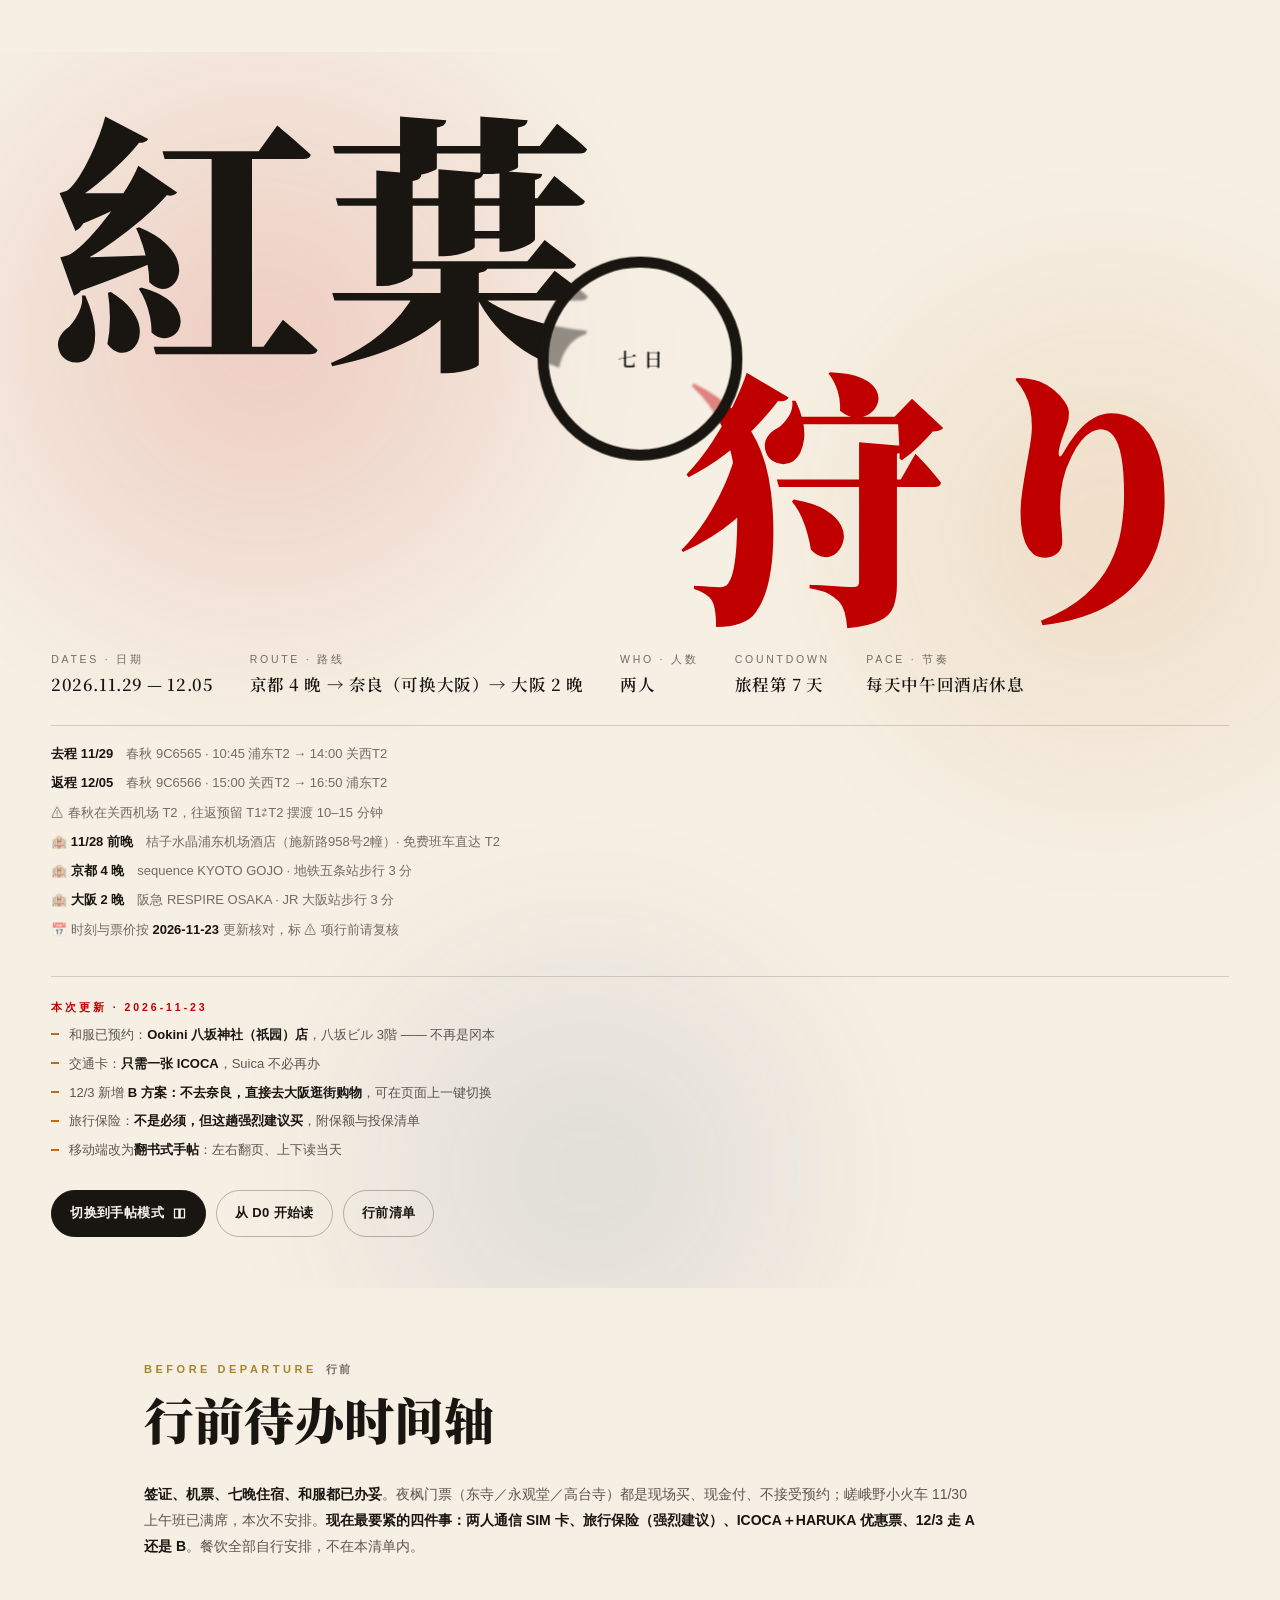
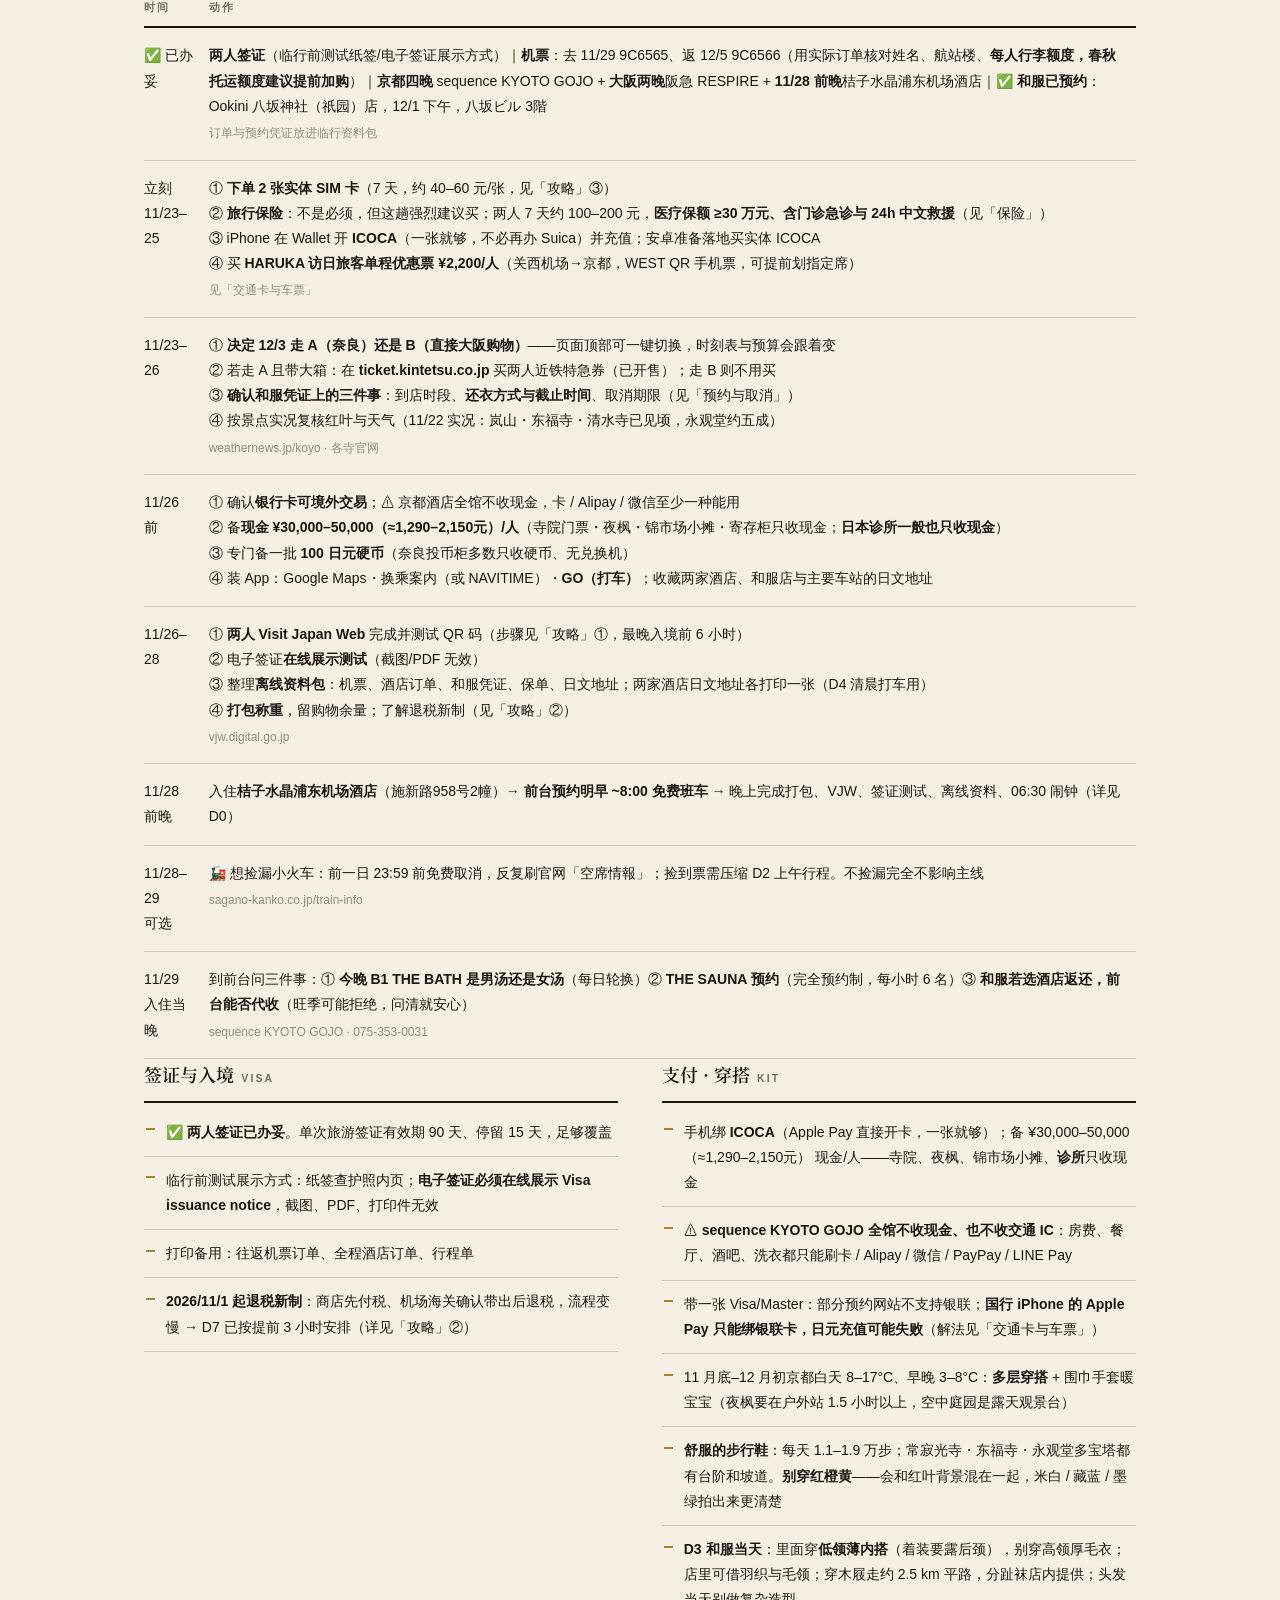
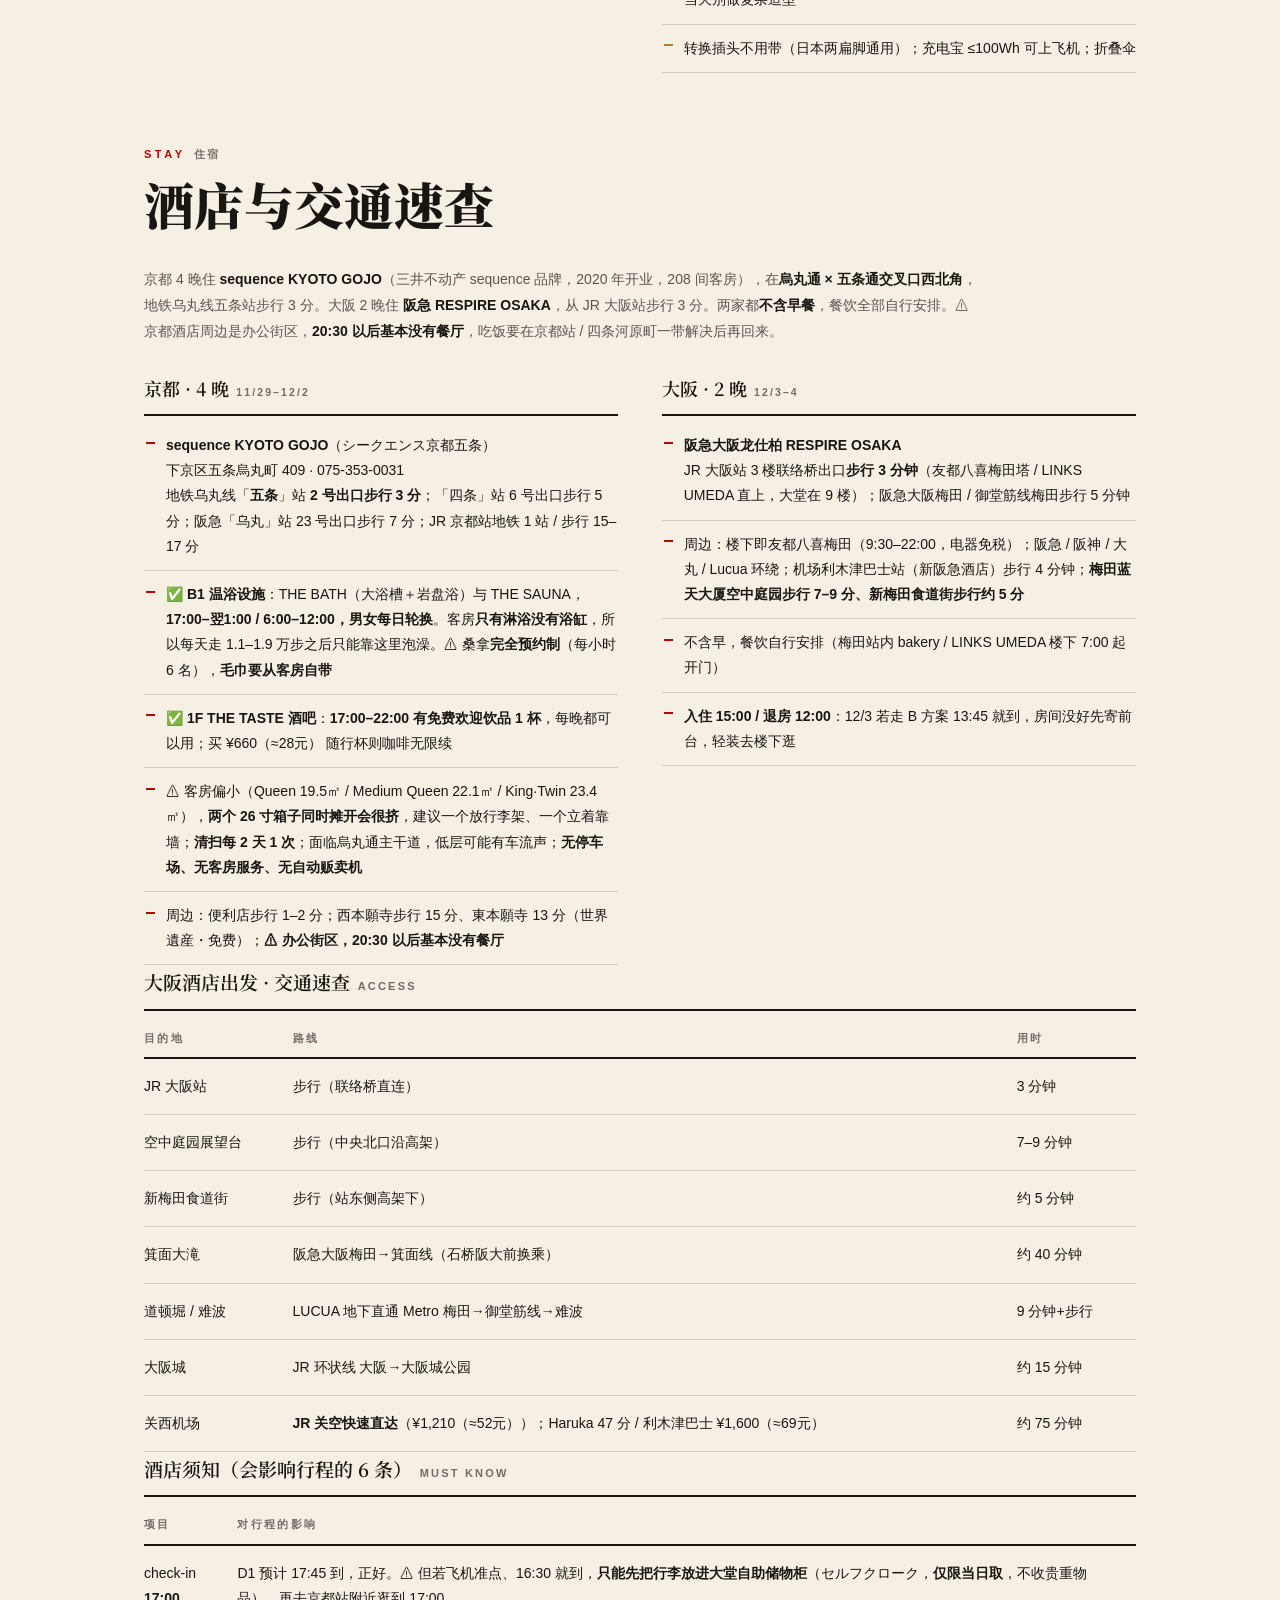
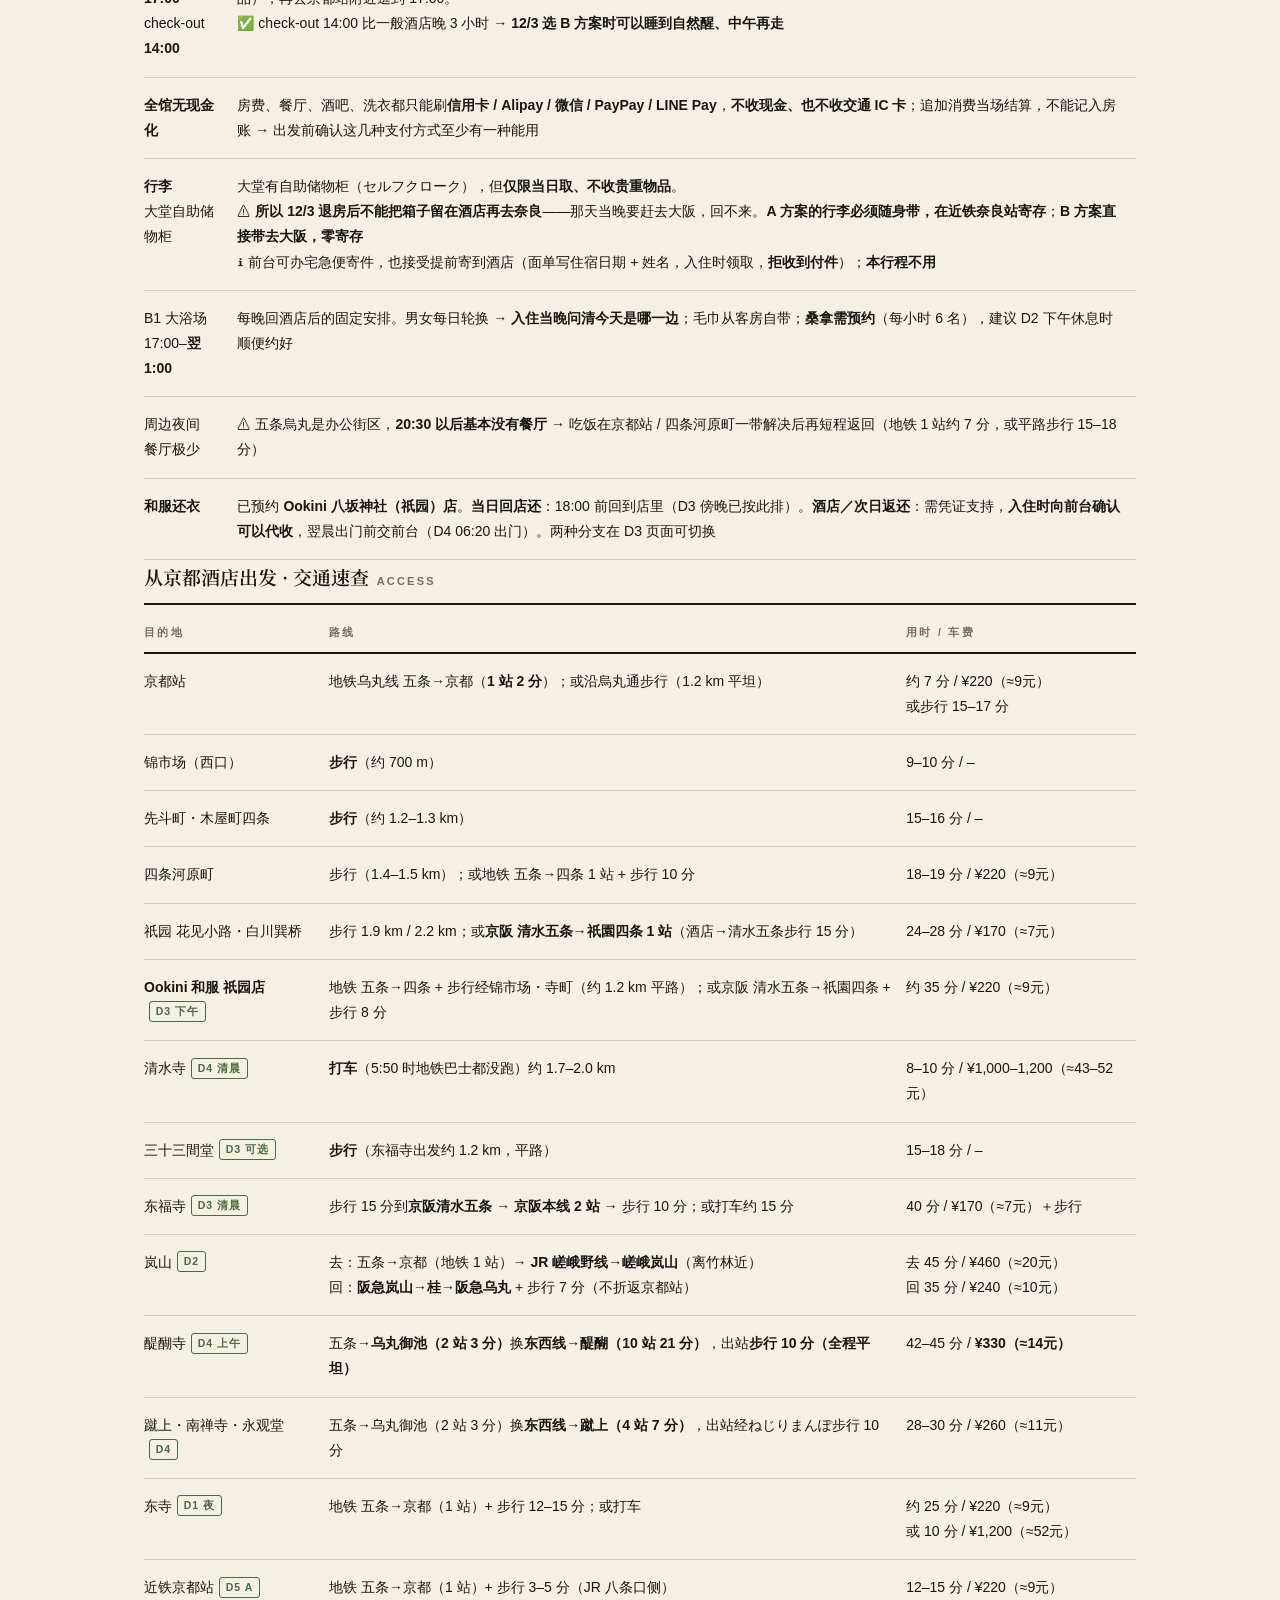
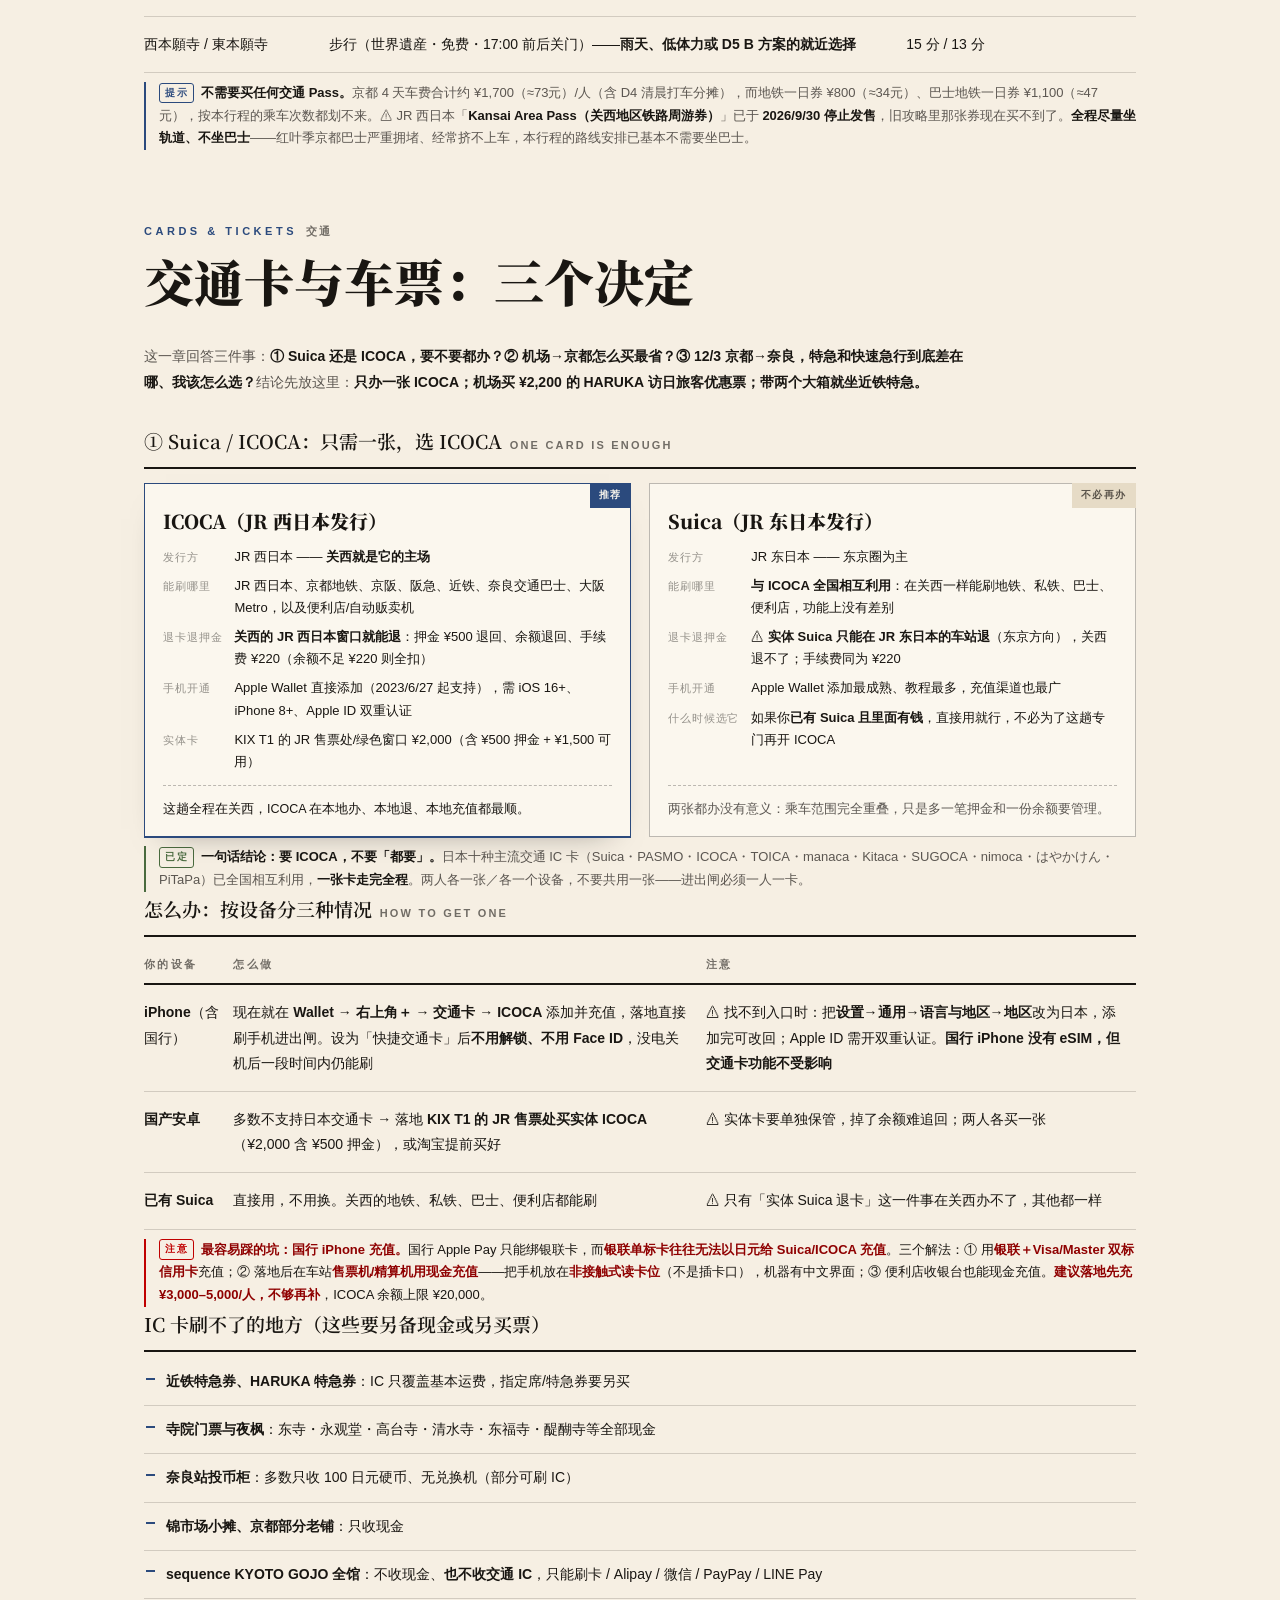
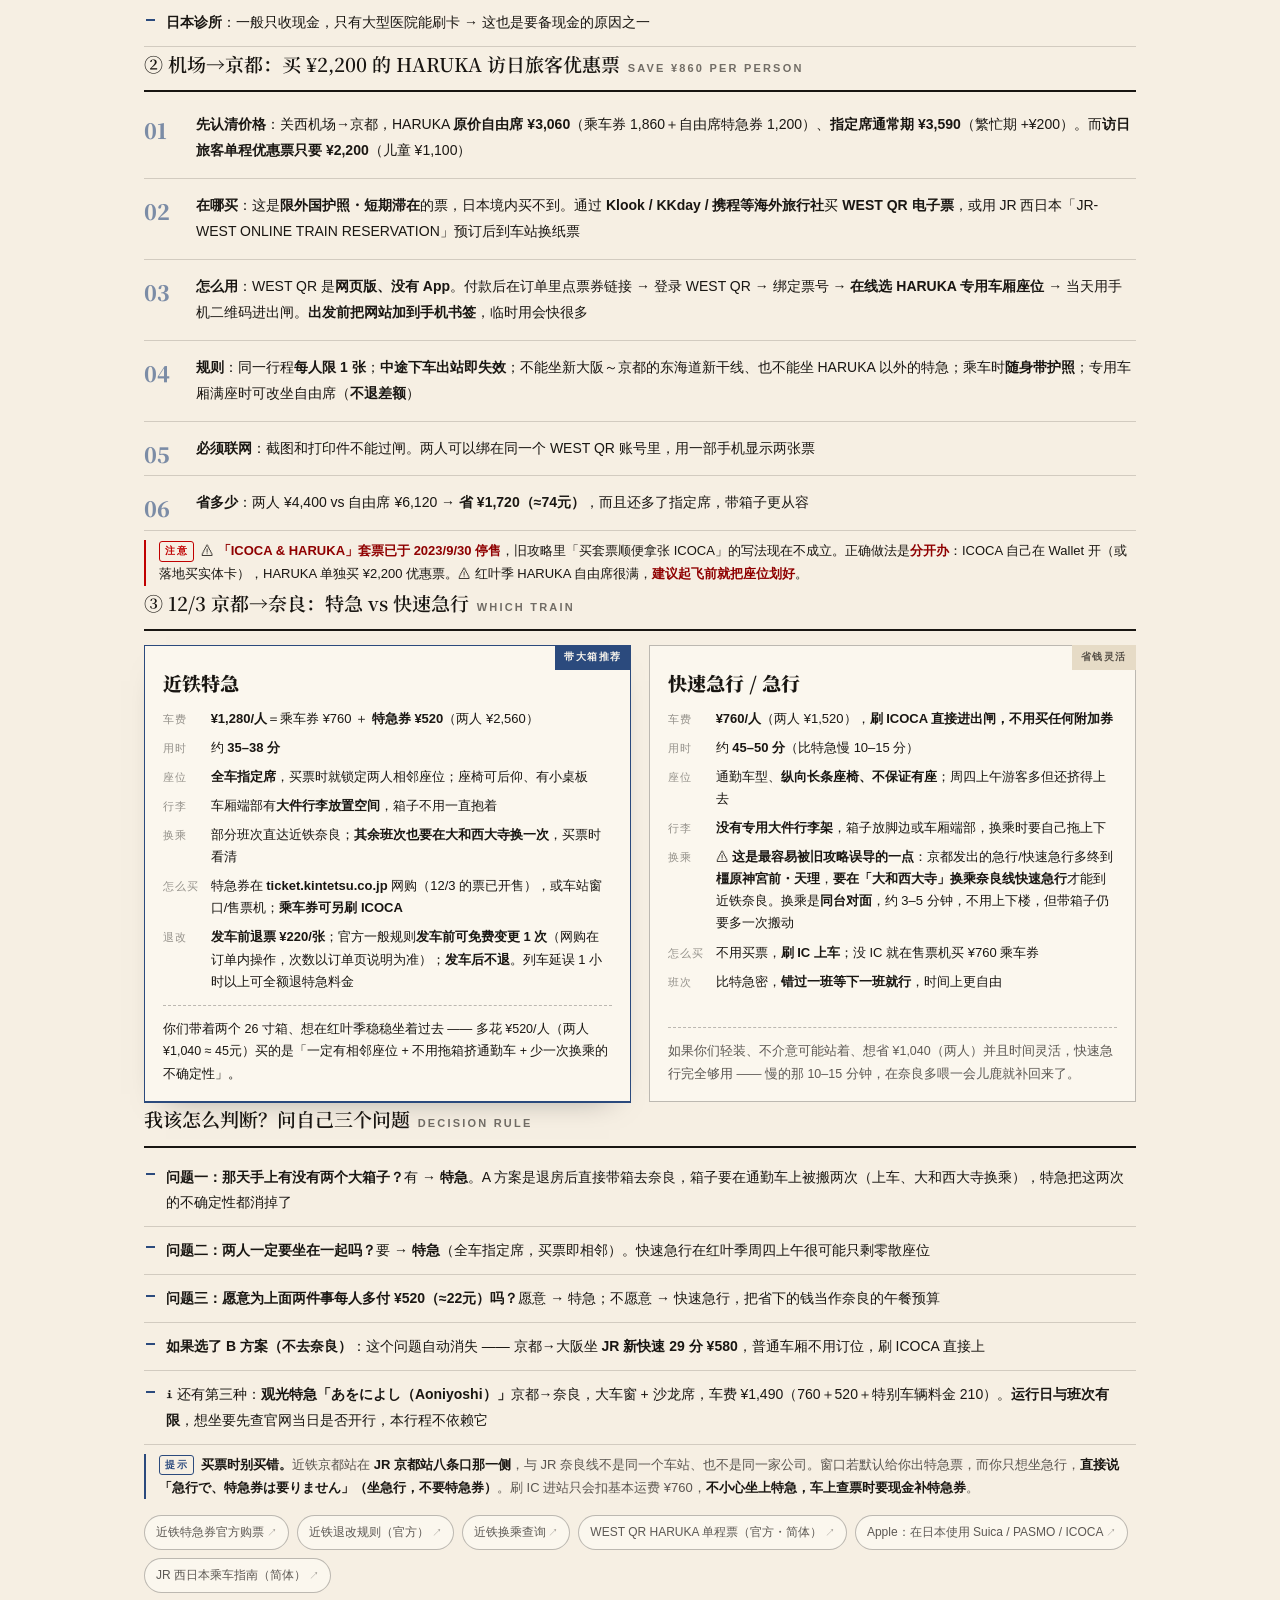
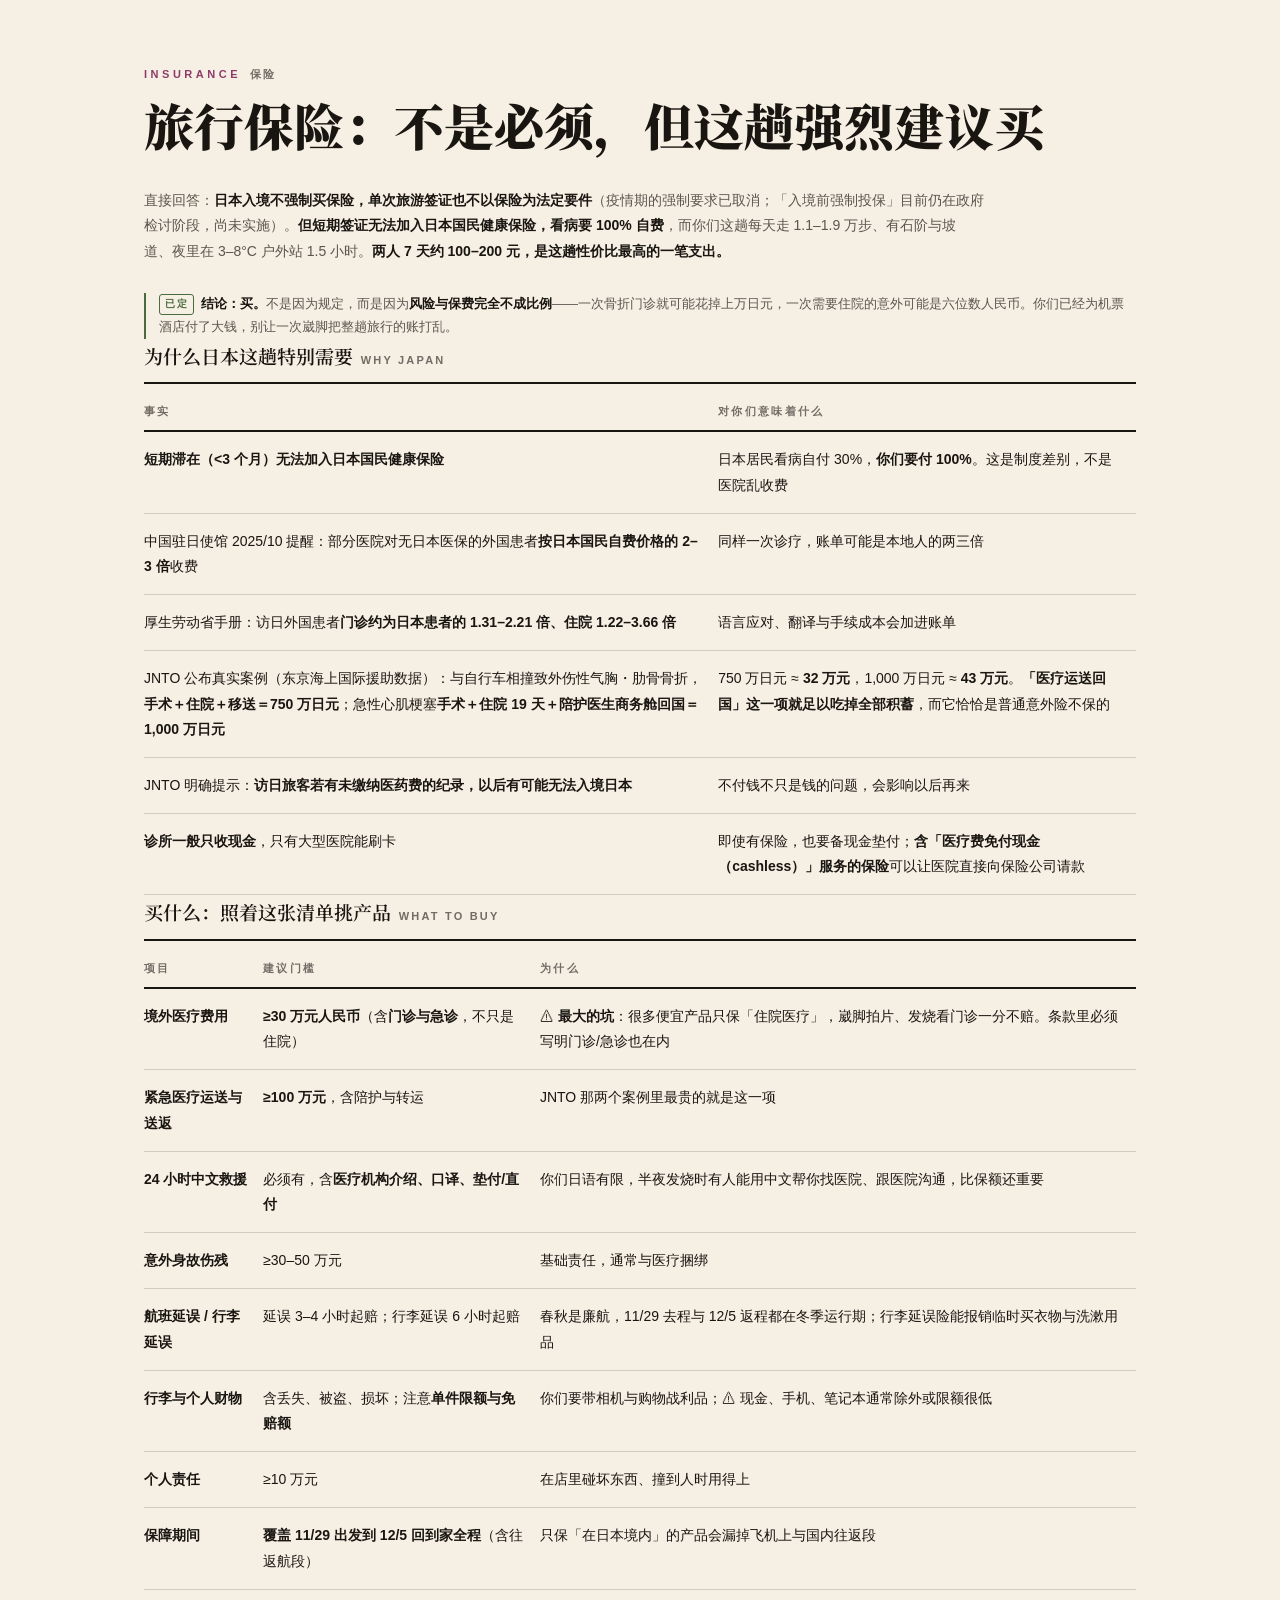
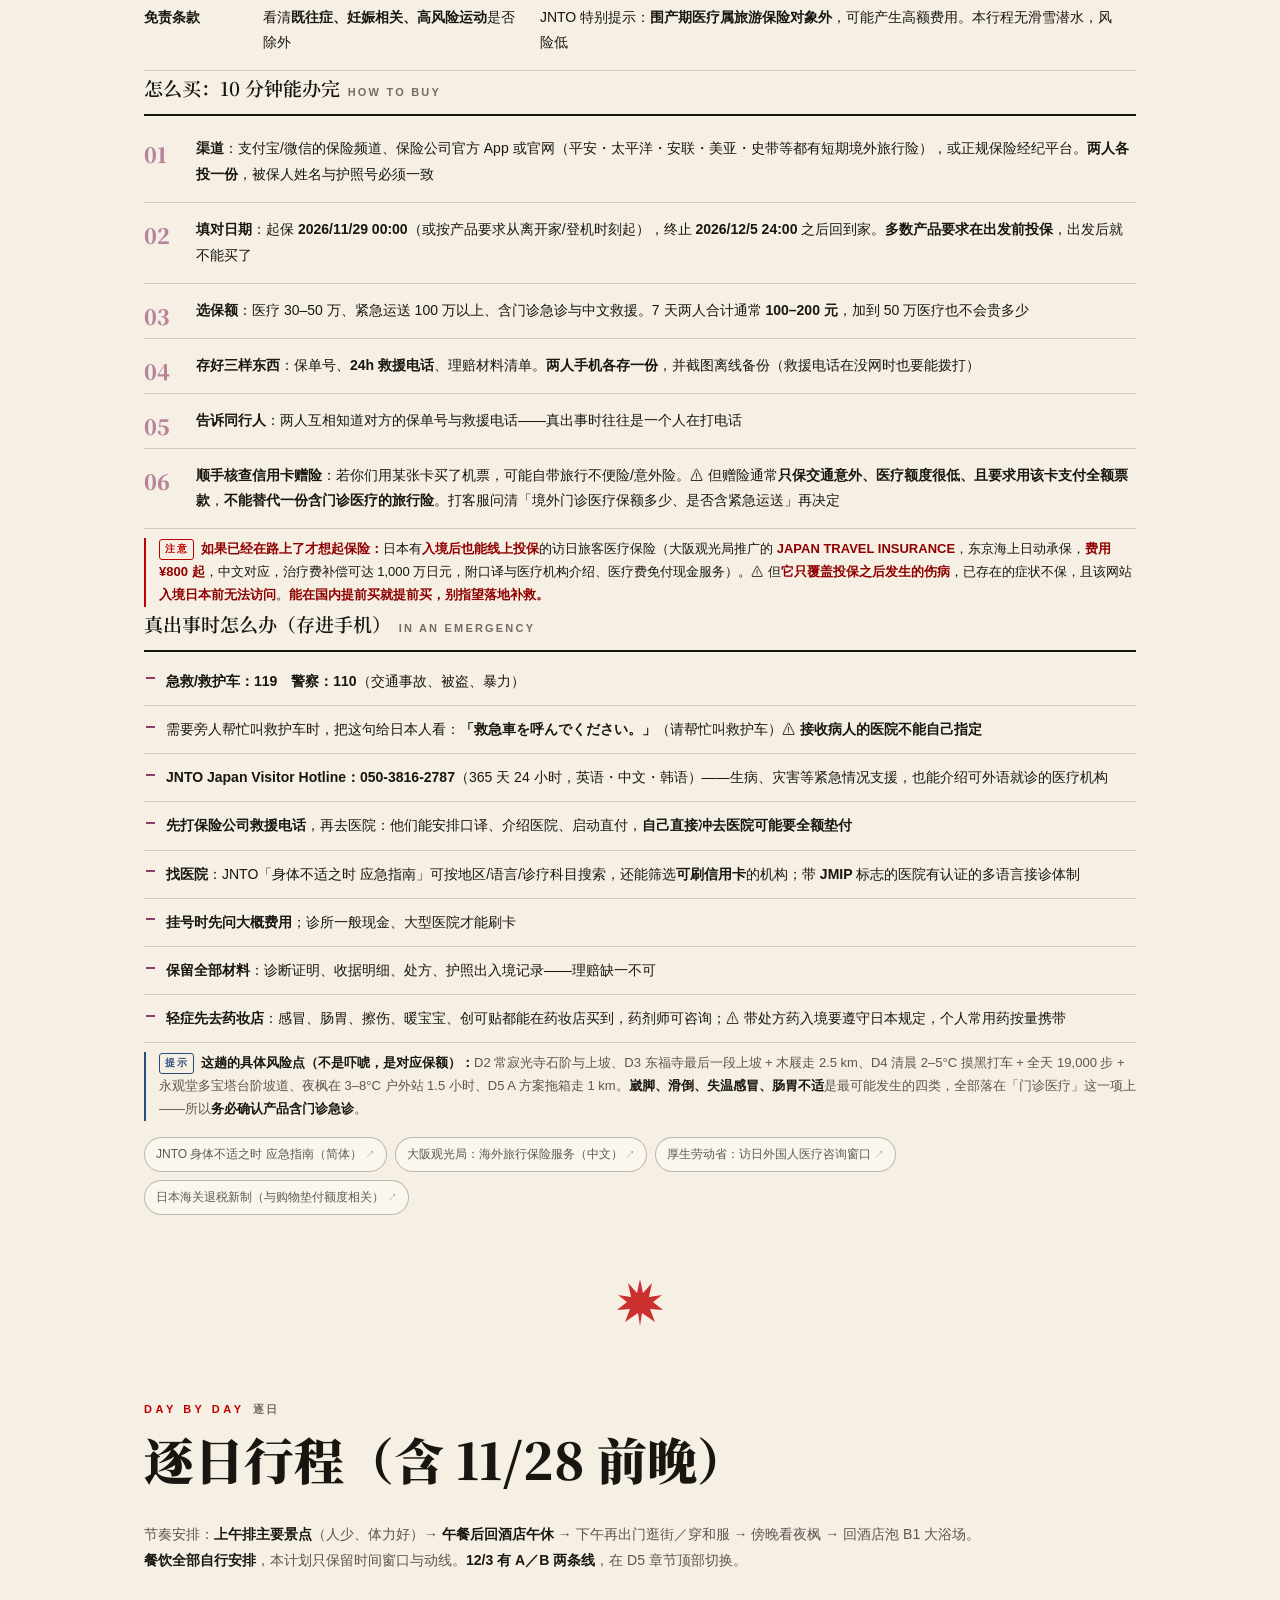
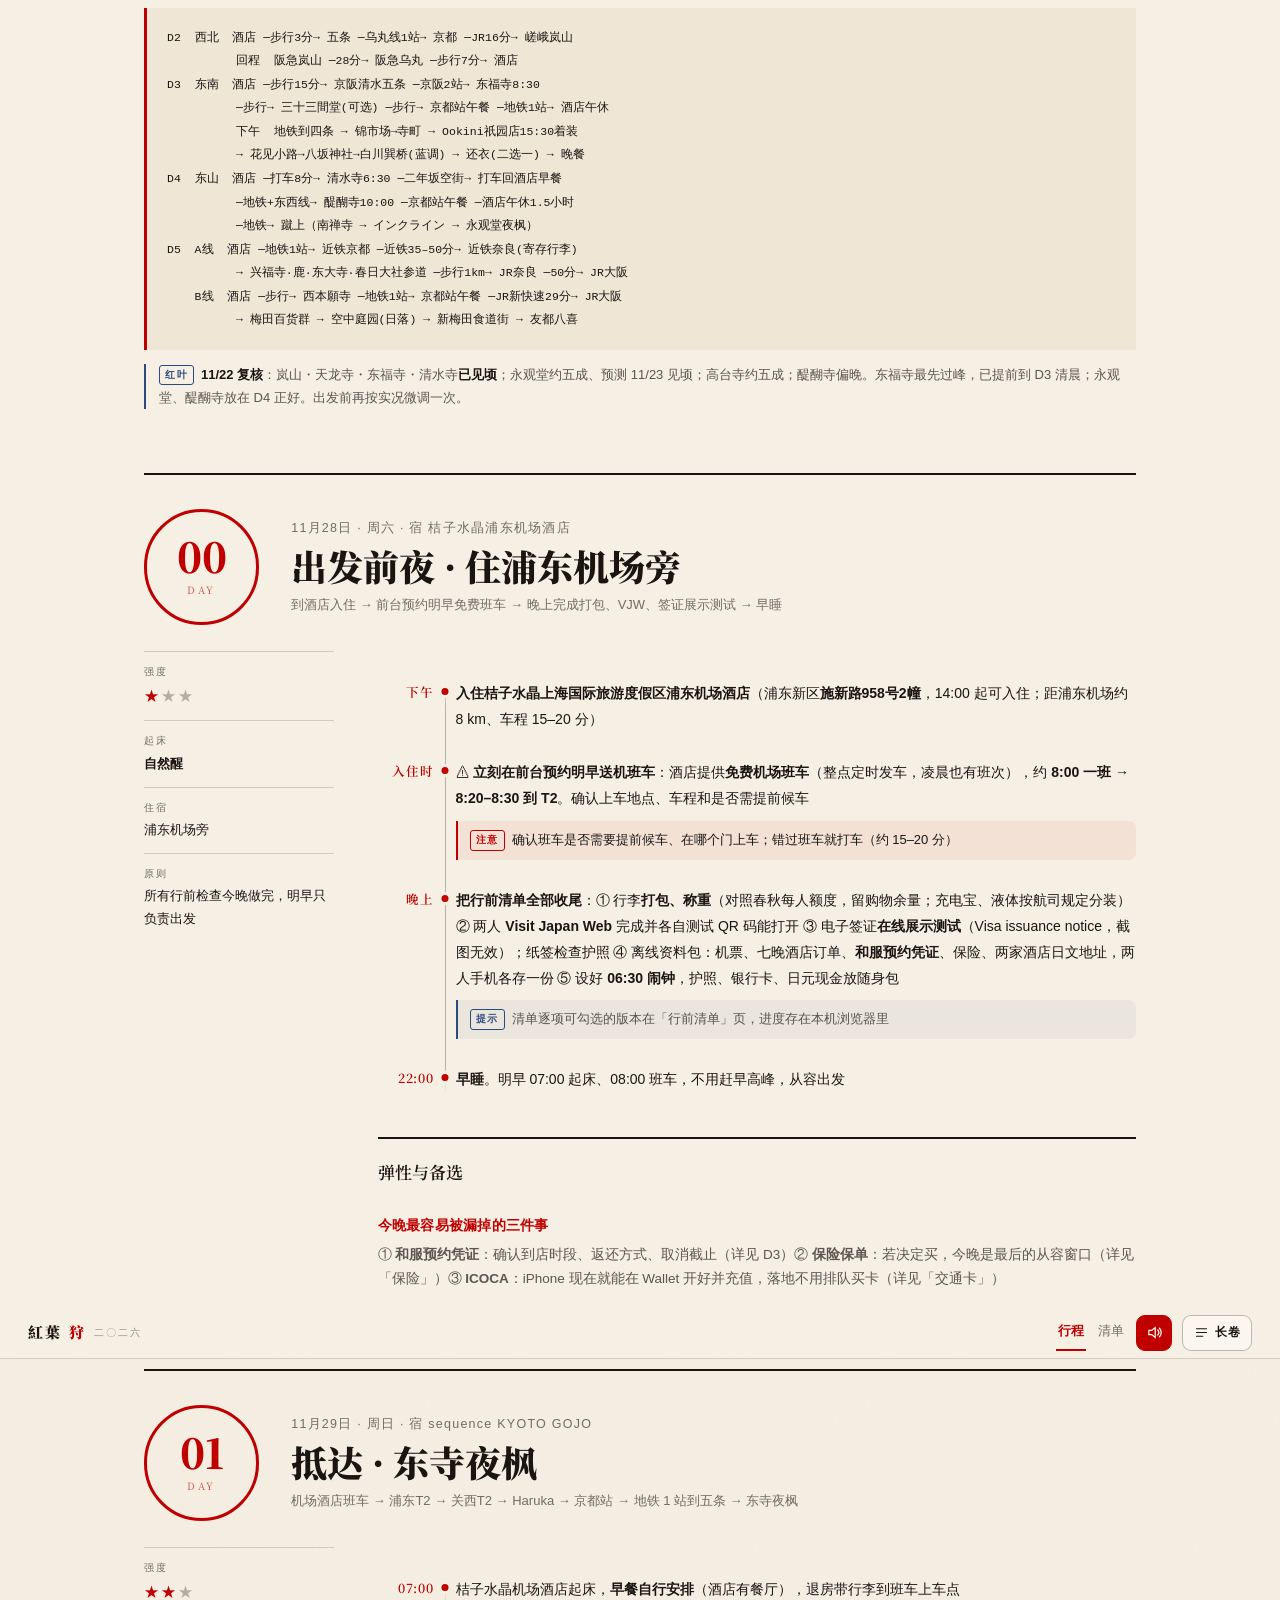
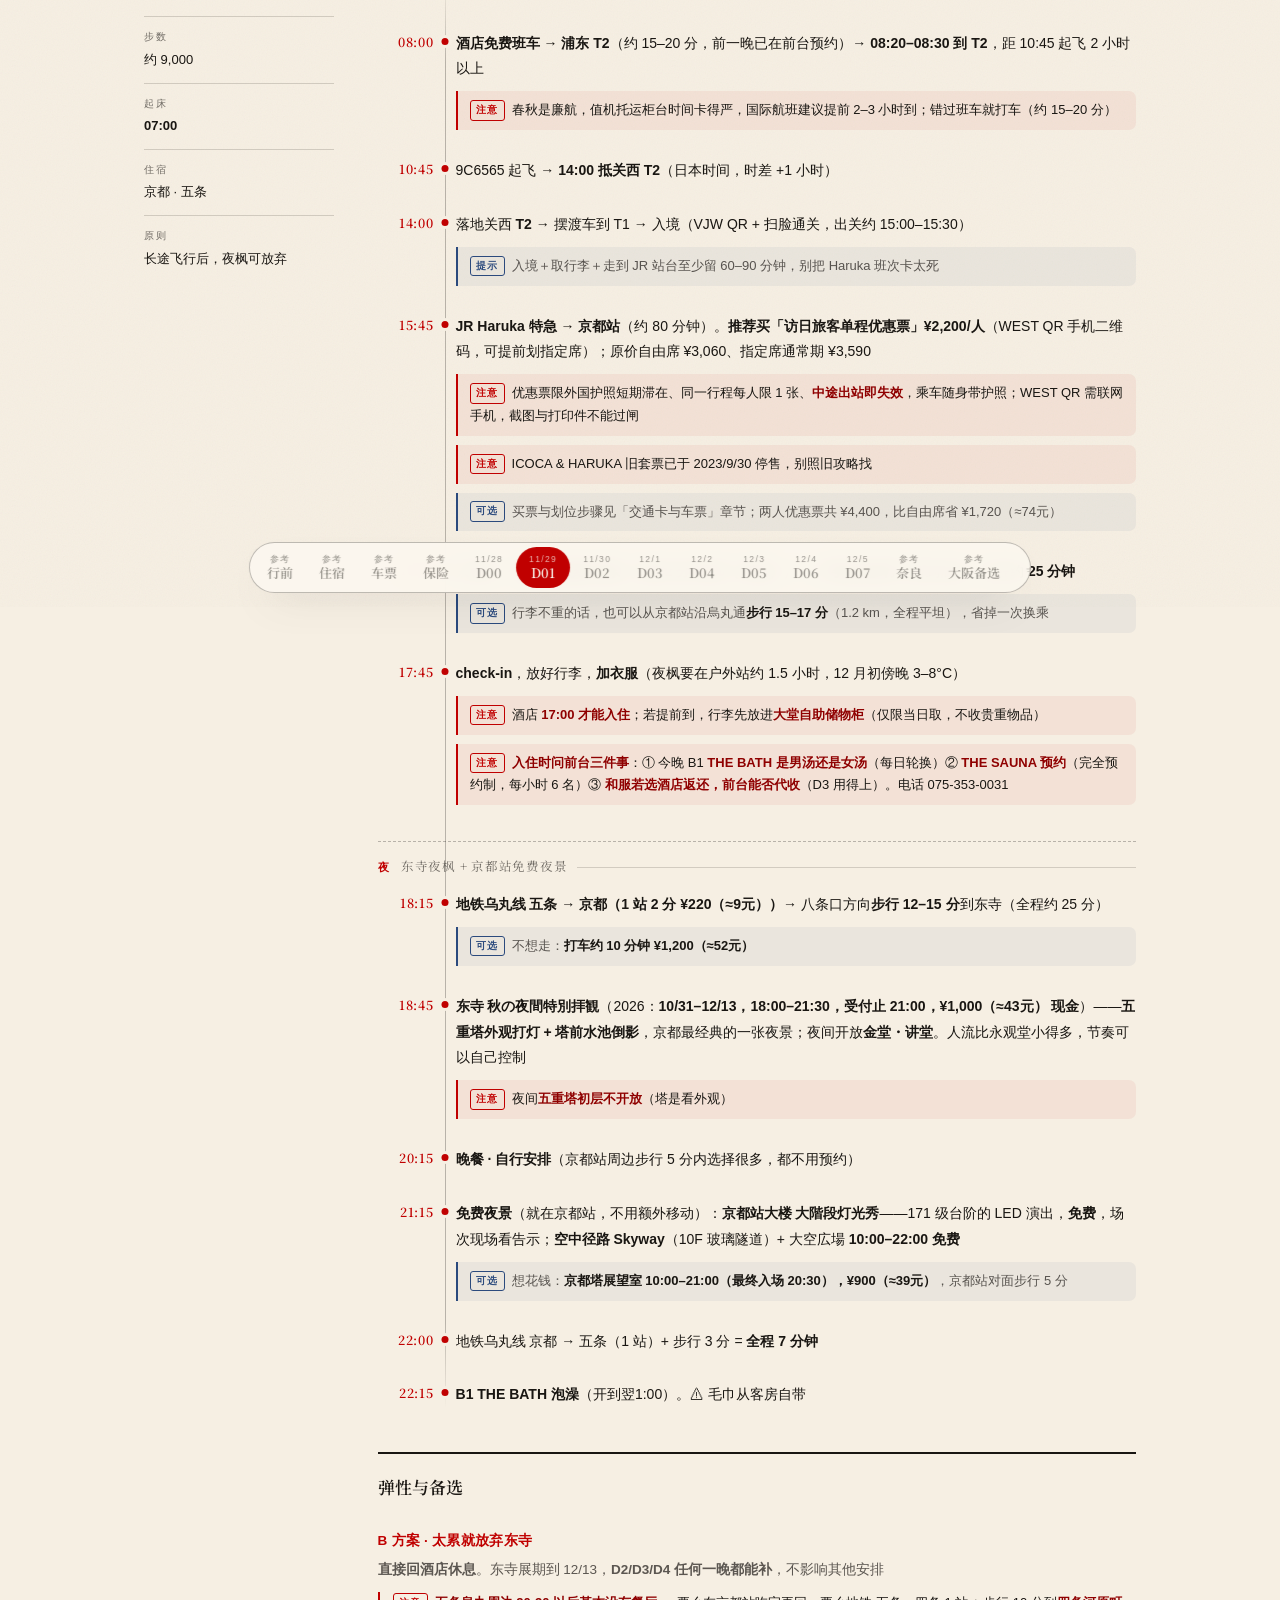
==== commit 1c6ee961: "移动端改为翻书手帖（左右翻页/上下读当天）+ 桌面长卷双模式；按 11/23 核实更新内容 - 和服更正为已预约的 Ookini 八坂神社（祇园）店，D3 新增当日还店/酒店返还双分支 - 12/3 " ====
--- a/kansai-momiji-2026-v2/index.html
+++ b/kansai-momiji-2026-v2/index.html
@@ -2,1227 +2,113 @@
 <html lang="zh-CN">
 <head>
 <meta charset="UTF-8">
-<meta name="viewport" content="width=device-width, initial-scale=1.0">
+<meta name="viewport" content="width=device-width, initial-scale=1.0, viewport-fit=cover">
+<meta name="theme-color" content="#f6efe3">
 <title>紅葉狩｜关西红叶季七日 2026.11.29–12.5</title>
-<meta name="description" content="两人关西红叶七日：京都 4 晚（sequence KYOTO GOJO，地铁五条站步行 3 分）+ 奈良半日 + 大阪 2 晚（阪急 RESPIRE，JR 大阪站步行 3 分）。含逐日时刻、交通用时与车费、门票价格、回程路线、行李寄存方案、体力分配与雨天备案。餐饮全部自行安排，不在本计划内。">
-<link rel="stylesheet" href="../assets/trip-tabs.css">
+<meta name="description" content="两人关西红叶七日：京都 4 晚（sequence KYOTO GOJO）+ 奈良半日（可换大阪购物）+ 大阪 2 晚（阪急 RESPIRE）。移动端翻书式手帖，左右翻页、上下读当天；含逐日时刻、交通车费、门票、和服（Ookini 祇园店已预约）、ICOCA 与 HARUKA 优惠票、近铁特急判断、旅行保险建议、行李寄存与雨天备案。">
 <link rel="preconnect" href="https://fonts.googleapis.com">
 <link rel="preconnect" href="https://fonts.gstatic.com" crossorigin>
 <link href="https://fonts.googleapis.com/css2?family=Noto+Serif+SC:wght@400;600;900&display=swap" rel="stylesheet">
-<style>
-  :root{
-    --paper:#f6efe3;
-    --paper-2:#efe6d6;
-    --ink:#191612;
-    --ink-60:rgba(25,22,18,.6);
-    --ink-30:rgba(25,22,18,.3);
-    --line:rgba(25,22,18,.18);
-    --aka:#c00000;
-    --aka-deep:#8f0000;
-    --serif:"Noto Serif SC","Songti SC","STSong","SimSun",serif;
-    --sans:-apple-system,"PingFang SC","Hiragino Sans GB","Microsoft YaHei",sans-serif;
-    --mono:ui-monospace,SFMono-Regular,Menlo,Consolas,monospace;
-    --ease:cubic-bezier(.22,1,.36,1);
-  }
-  *{margin:0;padding:0;box-sizing:border-box}
-  html{scroll-behavior:smooth}
-  body{
-    background:var(--paper);
-    color:var(--ink);
-    font-family:var(--sans);
-    font-size:16px;
-    line-height:1.75;
-    -webkit-font-smoothing:antialiased;
-  }
-  ::selection{background:var(--aka);color:var(--paper)}
-  a{color:inherit;text-decoration:none}
+<link rel="stylesheet" href="trip.css">
+</head>
+<body class="mode-scroll">
 
-  /* ---------- reveal on scroll ---------- */
-  .rv{opacity:0;transform:translateY(34px);transition:opacity 1s var(--ease),transform 1s var(--ease)}
-  .rv.in{opacity:1;transform:none}
-  .rv-d1{transition-delay:.08s}.rv-d2{transition-delay:.16s}.rv-d3{transition-delay:.24s}
+<div class="grain" aria-hidden="true"></div>
 
-  /* ---------- hero ---------- */
-  .hero{
-    min-height:100svh;
-    position:relative;
-    display:flex;flex-direction:column;justify-content:center;
-    padding:clamp(20px,4vw,56px);
-    overflow:hidden;
-  }
-  .hero-leaf{
-    position:absolute;right:-12vw;top:-8vw;width:52vw;height:52vw;
-    color:var(--aka);opacity:.07;pointer-events:none;
-    transform:rotate(18deg);
-  }
-  .hero-word{
-    font-family:var(--serif);font-weight:900;
-    font-size:clamp(88px,22vw,300px);
-    line-height:.95;letter-spacing:.02em;
-    position:relative;z-index:1;
-  }
-  .hero-word .l1{display:block;text-align:left}
-  .hero-word .l2{display:block;text-align:right;color:var(--aka)}
-  .hero-circle{
-    position:absolute;z-index:2;
-    left:50%;top:44%;transform:translate(-50%,-50%);
-    width:clamp(120px,17vw,220px);height:clamp(120px,17vw,220px);
-    border:clamp(6px,1vw,12px) solid var(--ink);
-    border-radius:50%;
-    display:flex;align-items:center;justify-content:center;
-    font-family:var(--serif);font-weight:600;
-    font-size:clamp(15px,1.6vw,22px);letter-spacing:.35em;text-indent:.35em;
-    animation:breathe 5s ease-in-out infinite;
-    background:transparent;
-  }
-  @keyframes breathe{
-    0%,100%{border-color:var(--ink);color:var(--ink)}
-    50%{border-color:var(--aka);color:var(--aka)}
-  }
-  .hero-meta{
-    margin-top:clamp(28px,5vh,64px);
-    display:flex;flex-wrap:wrap;gap:1.2em 3em;
-    font-size:14px;letter-spacing:.06em;
-    position:relative;z-index:1;
-  }
-  .hero-meta .k{
-    display:block;font-size:11px;letter-spacing:.28em;
-    text-transform:uppercase;color:var(--ink-60);margin-bottom:2px;
-  }
-  .hero-meta strong{font-family:var(--serif);font-size:17px;font-weight:600}
-  .hero-flights{
-    margin-top:2.2em;padding-top:1.4em;border-top:1px solid var(--line);
-    display:flex;flex-wrap:wrap;gap:.6em 3em;
-    font-size:13px;color:var(--ink-60);position:relative;z-index:1;
-  }
-  .hero-flights b{color:var(--ink);font-weight:600}
-
-  /* ---------- fixed day nav ---------- */
-  .daynav{
-    position:fixed;left:0;right:0;bottom:0;z-index:50;
-    background:var(--paper);
-    border-top:1px solid var(--line);
-    display:flex;justify-content:center;gap:0;
-    overflow-x:auto;scrollbar-width:none;
-  }
-  .daynav::-webkit-scrollbar{display:none}
-  .daynav a{
-    flex:0 0 auto;
-    padding:12px 14px 14px;
-    font-family:var(--serif);font-weight:600;font-size:14px;
-    color:var(--ink-30);
-    border-top:2px solid transparent;margin-top:-1px;
-    transition:color .3s var(--ease),border-color .3s var(--ease);
-  }
-  .daynav a:hover{color:var(--ink)}
-  .daynav a.cur{color:var(--aka);border-top-color:var(--aka)}
-  .daynav a small{display:block;font-family:var(--sans);font-weight:400;font-size:9px;letter-spacing:.22em;text-transform:uppercase}
-
-  /* ---------- sections ---------- */
-  main{max-width:1040px;margin:0 auto;padding:0 24px 140px}
-  section{padding:clamp(56px,10vh,110px) 0 0}
-  .sec-label{
-    font-size:11px;letter-spacing:.32em;text-transform:uppercase;
-    color:var(--aka);margin-bottom:10px;font-weight:600;
-  }
-  .sec-label span{color:var(--ink-60);margin-left:.8em;letter-spacing:.18em}
-  .sec-title{
-    font-family:var(--serif);font-weight:900;
-    font-size:clamp(30px,4.6vw,52px);line-height:1.15;
-    margin-bottom:.9em;
-  }
-  .sec-note{font-size:14px;color:var(--ink-60);max-width:56em;margin-bottom:2.2em}
-  .sec-note b{color:var(--ink)}
-  .sub-title{
-    font-family:var(--serif);font-weight:600;font-size:19px;
-    padding-bottom:10px;border-bottom:2px solid var(--ink);margin-bottom:6px;
-  }
-  .sub-title small{font-family:var(--sans);font-size:11px;letter-spacing:.2em;color:var(--ink-60);margin-left:.7em;text-transform:uppercase}
-
-  /* ---------- tables ---------- */
-  table{width:100%;border-collapse:collapse;font-size:14.5px}
-  th{
-    text-align:left;font-weight:600;font-size:11px;letter-spacing:.24em;text-transform:uppercase;
-    color:var(--ink-60);padding:10px 14px 10px 0;border-bottom:2px solid var(--ink);
-  }
-  td{padding:16px 14px 16px 0;border-bottom:1px solid var(--line);vertical-align:top}
-  td.when{white-space:nowrap;font-family:var(--serif);font-weight:600;color:var(--aka)}
-  td .src{display:block;font-size:12px;color:var(--ink-60);margin-top:4px}
-
-  .compare td:first-child{white-space:nowrap;font-weight:600}
-  .compare .win{color:var(--aka);font-weight:600}
-  .access td:first-child{white-space:nowrap;font-weight:600}
-  .access td:last-child{text-align:right;color:var(--ink-60);font-size:13px}
-
-  /* ---------- wake-up table ---------- */
-  .wake td:nth-child(2),.wake td:nth-child(3){text-align:center;white-space:nowrap;font-variant-numeric:tabular-nums}
-  .wake .new{font-family:var(--serif);font-weight:600;color:var(--aka)}
-  .wake td:first-child{white-space:nowrap;font-weight:600}
-
-  /* ---------- route diagram ---------- */
-  .route-diagram{
-    font-family:var(--mono);font-size:12px;line-height:2.1;color:var(--ink);
-    background:var(--paper-2);padding:22px 24px;overflow-x:auto;white-space:pre;
-    margin-top:26px;border-left:3px solid var(--aka);
-  }
-
-  /* ---------- day chapters ---------- */
-  .day{border-top:2px solid var(--ink);padding-top:38px;margin-top:70px}
-  .day-head{display:flex;align-items:center;gap:clamp(18px,3vw,36px);margin-bottom:34px}
-  .day-circle{
-    flex:0 0 auto;
-    width:clamp(84px,10vw,124px);height:clamp(84px,10vw,124px);
-    border:3px solid var(--ink);border-radius:50%;
-    display:flex;flex-direction:column;align-items:center;justify-content:center;
-    font-family:var(--serif);
-  }
-  .day-circle .n{font-size:clamp(30px,3.6vw,44px);font-weight:900;line-height:1}
-  .day-circle .d{font-size:11px;letter-spacing:.3em;margin-top:4px;color:var(--ink-60)}
-  .day.osaka .day-circle{border-color:var(--aka);color:var(--aka)}
-  .day.osaka .day-circle .d{color:var(--aka);opacity:.6}
-  .day-titles .date{font-size:13px;letter-spacing:.14em;color:var(--ink-60);margin-bottom:4px}
-  .day-titles h3{font-family:var(--serif);font-weight:900;font-size:clamp(24px,3.4vw,38px);line-height:1.2}
-  .day-titles .route{font-size:13.5px;color:var(--ink-60);margin-top:6px}
-
-  .day-body{display:grid;grid-template-columns:200px 1fr;gap:clamp(24px,4vw,64px)}
-  .day-side{font-size:13px}
-  .day-side .cell{padding:12px 0;border-top:1px solid var(--line)}
-  .day-side .k{font-size:10.5px;letter-spacing:.26em;text-transform:uppercase;color:var(--ink-60);display:block;margin-bottom:3px}
-  .stars{color:var(--aka);letter-spacing:.15em;font-size:15px}
-  .stars .off{color:var(--ink-30)}
-
-  .slot{display:grid;grid-template-columns:92px 1fr;gap:18px;padding:15px 0;border-top:1px solid var(--line)}
-  .slot .t{
-    font-family:var(--serif);font-weight:600;font-size:13px;color:var(--aka);
-    letter-spacing:.08em;padding-top:2px;white-space:nowrap;
-  }
-  .slot p{font-size:14.5px}
-  .slot p b{font-weight:600}
-  .slot>.warn,.slot>.opt,.slot>.picks{grid-column:2}
-  .slot>.warn{margin-top:0}
-  .warn{
-    margin-top:10px;padding-left:14px;border-left:2px solid var(--aka);
-    font-size:13px;color:var(--ink);line-height:1.7;
-  }
-  .warn b{color:var(--aka)}
-  .opt{font-size:13px;color:var(--ink-60);margin-top:8px}
-  .opt b{color:var(--ink);font-weight:600}
-
-  /* ---------- evening marker ---------- */
-  .eve-mark{
-    display:flex;align-items:center;gap:.9em;
-    margin:30px 0 2px;padding-top:18px;border-top:1px dashed var(--line);
-    font-size:10.5px;letter-spacing:.3em;text-transform:uppercase;
-    color:var(--aka);font-weight:600;
-  }
-  .eve-mark::after{content:"";flex:1;height:1px;background:var(--line)}
-  .eve-mark span{
-    font-family:var(--serif);letter-spacing:.1em;font-size:12.5px;
-    text-transform:none;color:var(--ink-60);font-weight:400;white-space:nowrap;
-  }
-
-  /* ---------- pick lists ---------- */
-  .picks{list-style:none;margin-top:10px}
-  .picks li{
-    font-size:13px;padding:8px 0 8px 18px;border-top:1px dotted var(--line);
-    position:relative;line-height:1.7;
-  }
-  .picks li::before{content:"▸";position:absolute;left:0;top:8px;color:var(--aka);font-size:11px}
-  .picks li b{font-weight:600}
-  .picks li em{font-style:normal;color:var(--ink-60);font-size:12px}
-
-  /* ---------- generic two-col ---------- */
-  .cols{display:grid;grid-template-columns:1fr 1fr;gap:clamp(24px,4vw,64px)}
-  .cols h4{
-    font-family:var(--serif);font-weight:600;font-size:19px;
-    padding-bottom:10px;border-bottom:2px solid var(--ink);margin-bottom:6px;
-  }
-  .cols h4 small{font-family:var(--sans);font-size:11px;letter-spacing:.2em;color:var(--ink-60);margin-left:.7em;text-transform:uppercase}
-  ul.tick{list-style:none}
-  ul.tick li{padding:11px 0 11px 22px;border-bottom:1px solid var(--line);font-size:14px;position:relative}
-  ul.tick li::before{content:"";position:absolute;left:2px;top:1.35em;width:9px;height:2px;background:var(--aka)}
-  ul.tick li b{font-weight:600}
-  ul.tick.cross li{padding-left:24px}
-  ul.tick.cross li::before{content:"×";background:none;color:var(--ink-30);width:auto;height:auto;top:.9em;font-size:15px;left:2px}
-
-  .free{
-    display:inline-block;font-size:10.5px;letter-spacing:.12em;
-    border:1px solid var(--aka);color:var(--aka);
-    padding:0 6px;border-radius:3px;margin-left:.4em;vertical-align:.15em;
-    white-space:nowrap;
-  }
-
-  /* ---------- breakfast numbered list ---------- */
-  ol.bfast{list-style:none;counter-reset:bf}
-  ol.bfast li{
-    counter-increment:bf;position:relative;
-    padding:14px 0 14px 58px;border-bottom:1px solid var(--line);font-size:14px;
-  }
-  ol.bfast li::before{
-    content:counter(bf,decimal-leading-zero);
-    position:absolute;left:0;top:14px;
-    font-family:var(--serif);font-weight:900;font-size:22px;color:var(--aka);opacity:.55;
-  }
-  ol.bfast li b{font-weight:600}
-
-  /* ---------- stamina bars ---------- */
-  .stam{display:grid;grid-template-columns:auto 1fr auto;gap:6px 18px;align-items:center;font-size:13.5px}
-  .stam .lbl{font-family:var(--serif);font-weight:600;white-space:nowrap}
-  .stam .lbl small{display:block;font-family:var(--sans);font-weight:400;font-size:11.5px;color:var(--ink-60)}
-  .stam .bar{height:8px;background:var(--paper-2);position:relative;overflow:hidden}
-  .stam .bar i{position:absolute;inset:0;right:auto;background:var(--aka);width:0;transition:width 1.2s var(--ease)}
-  .stam .steps{font-size:12px;color:var(--ink-60);white-space:nowrap;text-align:right}
-
-  /* ---------- budget ---------- */
-  .budget td.num, .budget th.num{text-align:right;white-space:nowrap;font-variant-numeric:tabular-nums}
-  .budget tr.total td{border-bottom:none;border-top:2px solid var(--ink);font-family:var(--serif);font-weight:900;font-size:17px}
-  .budget tr.total td.num{color:var(--aka)}
-
-  /* ---------- footer ---------- */
-  footer{
-    border-top:2px solid var(--ink);
-    margin-top:90px;padding:34px 0 20px;
-    display:flex;flex-wrap:wrap;gap:1em 3em;justify-content:space-between;
-    font-size:12.5px;color:var(--ink-60);
-  }
-  footer .mark{font-family:var(--serif);font-weight:900;font-size:16px;color:var(--ink)}
-  footer .mark em{font-style:normal;color:var(--aka)}
-
-  /* ---------- mid-page leaf divider ---------- */
-  .divider-leaf{display:flex;justify-content:center;padding:clamp(50px,9vh,100px) 0 0}
-  .divider-leaf svg{width:54px;height:54px;color:var(--aka);opacity:.85;animation:sway 7s ease-in-out infinite}
-  @keyframes sway{0%,100%{transform:rotate(-9deg)}50%{transform:rotate(9deg)}}
-
-  @media (max-width:760px){
-    .day-body{grid-template-columns:1fr}
-    .day-side{display:grid;grid-template-columns:repeat(3,1fr);gap:0 16px}
-    .cols{grid-template-columns:1fr}
-    .slot{grid-template-columns:64px 1fr;gap:12px}
-    .hero-circle{top:47%}
-    .route-diagram{font-size:10.5px;padding:16px}
-    .eve-mark span{white-space:normal}
-    table{font-size:13.5px}
-    td{padding:12px 8px 12px 0}
-  }
-  @media print{
-    .daynav{display:none}
-    .rv{opacity:1;transform:none}
-    body{background:#fff}
-  }
-</style>
-</head>
-<body>
-
-<nav class="trip-pages" aria-label="旅行页面">
-  <span class="trip-pages-mark">紅葉狩り · 二〇二六</span>
-  <div class="trip-pages-links">
-    <a href="./" aria-current="page">行程计划</a>
-    <a href="checklist.html">行前清单</a>
-  </div>
-</nav>
-
-<!-- ======================= HERO ======================= -->
-<header class="hero" id="top">
-  <svg class="hero-leaf" viewBox="0 0 100 100" fill="currentColor" aria-hidden="true">
-    <path d="M50 96 L46 70 L20 88 L30 62 L4 64 L24 48 L6 34 L32 38 L26 10 L44 30 L50 2 L56 30 L74 10 L68 38 L94 34 L76 48 L96 64 L70 62 L80 88 L54 70 Z"/>
-  </svg>
-  <h1 class="hero-word">
-    <span class="l1">紅葉</span>
-    <span class="l2">狩り</span>
-  </h1>
-  <div class="hero-circle">七日</div>
-  <div class="hero-meta rv in">
-    <div><span class="k">Dates · 日期</span><strong>2026.11.29 — 12.05</strong></div>
-    <div><span class="k">Route · 路线</span><strong>京都 4 晚 → 奈良 → 大阪 2 晚</strong></div>
-    <div><span class="k">Stay · 酒店</span><strong>sequence KYOTO GOJO / 阪急 RESPIRE</strong></div>
-    <div><span class="k">Who · 人数</span><strong>两人</strong></div>
-    <div><span class="k">Pace · 节奏</span><strong>每天中午回酒店休息</strong></div>
-  </div>
-  <div class="hero-flights rv in rv-d1">
-    <span><b>去程 11/29</b>　春秋 9C6565 · 10:45 浦东T2 → 14:00 关西T2</span>
-    <span><b>返程 12/05</b>　春秋 9C6566 · 15:00 关西T2 → 16:50 浦东T2</span>
-    <span>⚠ 春秋在关西机场 T2，往返预留 T1⇄T2 摆渡 10–15 分钟</span>
-    <span>🏨 <b>11/28 前晚</b>宿桔子水晶浦东机场酒店（施新路958号2幢），翌晨免费班车直达 T2</span>
-    <span>📅 时刻与票价按 <b>2026-11-22 更新</b>核对，标 ⚠ 项行前请复核</span>
-  </div>
+<header class="topbar">
+  <span class="mark">紅葉<em>狩</em><span class="yr">二〇二六</span></span>
+  <span class="spacer"></span>
+  <a class="tlink" href="./" aria-current="page">行程</a>
+  <a class="tlink" href="checklist.html">清单</a>
+  <button type="button" id="soundBtn" class="iconbtn" data-sound aria-pressed="true" aria-label="关闭音效"></button>
+  <button type="button" id="modeBtn" class="modebtn" aria-pressed="false" aria-label="切换阅读模式">
+    <svg id="modeIcon" viewBox="0 0 24 24" fill="none" stroke="currentColor" stroke-width="1.8" stroke-linecap="round"><path d="M4 6h16M4 12h16M4 18h10"/></svg>
+    <span id="modeLabel">长卷</span>
+  </button>
 </header>
 
-<!-- ======================= FIXED DAY NAV ======================= -->
-<nav class="daynav" id="daynav">
-  <a href="#prep"><small>Prep</small>備</a>
-  <a href="#hotel"><small>Stay</small>宿</a>
-  <a href="#d0"><small>11/28</small>D0</a>
-  <a href="#d1"><small>11/29</small>D1</a>
-  <a href="#d2"><small>11/30</small>D2</a>
-  <a href="#d3"><small>12/01</small>D3</a>
-  <a href="#d4"><small>12/02</small>D4</a>
-  <a href="#d5"><small>12/03</small>D5</a>
-  <a href="#d6"><small>12/04</small>D6</a>
-  <a href="#d7"><small>12/05</small>D7</a>
-  <a href="#nara"><small>Nara</small>奈良</a>
-  <a href="#stamina"><small>Pace</small>節奏</a>
-  <a href="#guides"><small>Guides</small>攻略</a>
-  <a href="#budget"><small>Cost</small>算</a>
-</nav>
+<!-- ===================== 长卷模式 ===================== -->
+<div id="scrollRoot" class="scroll-root"></div>
+<nav id="daynav" class="daynav" aria-label="章节导航"></nav>
 
-<main>
-<!-- ======================= 行前 & 时间轴 ======================= -->
-<section id="prep">
-  <div class="sec-label rv">Before Departure<span>行前</span></div>
-  <h2 class="sec-title rv">行前待办时间轴</h2>
-  <p class="sec-note rv"><b>签证、机票、六晚住宿都已办妥</b>（2026-11-22 确认）。夜枫门票（东寺／永观堂／高台寺）都是现场买、现金付、不接受预约；嵯峨野小火车 11/30 上午班已满席，本次不安排。<b>现在最要紧的三件事：冈本和服预约（选酒店返还）、两人通信 SIM 卡、12/3 近铁特急券（若坐）</b>。餐饮全部自行安排，不在本清单内。</p>
-  <table class="rv">
-    <thead><tr><th style="width:140px">时间</th><th>动作</th></tr></thead>
-    <tbody>
-      <tr><td class="when">✅ 已办妥</td><td><b>两人签证</b>（临行前测试纸签/电子签证展示方式）｜<b>机票</b>：去 11/29 9C6565、返 12/5 9C6566（用实际订单核对姓名、航站楼、<b>每人行李额度，春秋托运额度建议提前加购</b>）｜<b>京都四晚</b> sequence KYOTO GOJO + <b>大阪两晚</b>阪急 RESPIRE + <b>11/28 前晚</b>桔子水晶浦东机场酒店<span class="src">订单放进临行资料包</span></td></tr>
-      <tr><td class="when">立刻<br>11/22–24</td><td>① ⚠ <b>冈本和服 祇园店预约</b>（D3 12/1，15:15 到店、15:30 着装）：地址<b>八坂ビル 3階</b>（祇园町南侧 540-3）；<b>选「酒店返还」方案并告知酒店名 sequence KYOTO GOJO</b>，确认酒店可代收；两人套餐 + 发型 + 羽织；<b>11/30 13:00 前免费取消</b><br>② <b>下单 2 张实体 SIM 卡</b>（7 天，约 40–60 元/张，见「攻略」③）<br>③ iPhone 在 Wallet 开 <b>Suica / ICOCA</b> 并充值；安卓准备落地买实体 ICOCA<br>④ 决定 12/3 京都→奈良坐<b>特急还是快速急行</b>；坐特急就在官网买两人座位（已开售）<span class="src">okamoto-kimono.com/reserve/form/ · ticket.kintetsu.co.jp</span></td></tr>
-      <tr><td class="when">11/22–25</td><td>① <b>按景点实况复核红叶与天气</b>（11/22 实况：岚山・东福寺・清水寺已见顷，永观堂约五成）——京都三天顺序已据此微调，出发前再看一次<br>② 核对夜枫公告：永观堂受付 17:30–20:30（无预售，17:00 前排队）｜高台寺 9:00–21:30 受付（备用）｜清水寺夜场 11/30 截止<br>③ 奈良寄存：备好 <b>100 日元硬币</b>，保存西改札ロッカールーム与案内所位置（受付 9:00–14:00）<span class="src">weathernews.jp/koyo · 各寺官网 · 见「攻略」⑥</span></td></tr>
-      <tr><td class="when">11/25 前</td><td>① <b>旅行保险</b>（覆盖 11/29–12/5 全程，两人手机存保单）<br>② 确认<b>银行卡可境外交易</b>；⚠ 京都酒店全馆不收现金，卡 / Alipay / 微信至少一种能用<br>③ 备<b>现金 ¥30,000–50,000（≈1,290–2,150元）/人</b>（寺院门票・夜枫・锦市场小摊・寄存柜只收现金）<br>④ 装 App：Google Maps・换乘案内（或 NAVITIME）・<b>GO（打车）</b>；收藏两家酒店与主要车站的日文地址<span class="src">–</span></td></tr>
-      <tr><td class="when">11/26–28</td><td>① <b>两人 Visit Japan Web</b> 完成并测试 QR 码（步骤见「攻略」①，最晚入境前 6 小时）<br>② 电子签证<b>在线展示测试</b>（截图/PDF 无效）<br>③ 整理<b>离线资料包</b>：机票、酒店订单、预约凭证、保险、日文地址；两家酒店日文地址各打印一张（D4 清晨打车用）<br>④ <b>打包称重</b>，留购物余量；了解退税新制（见「攻略」②）<span class="src">vjw.digital.go.jp</span></td></tr>
-      <tr><td class="when">11/28<br>前晚</td><td>入住<b>桔子水晶浦东机场酒店</b>（施新路958号2幢）→ <b>前台预约明早 ~8:00 免费班车</b> → 晚上完成打包、VJW、签证测试、离线资料、06:30 闹钟（详见 D0）<span class="src">–</span></td></tr>
-      <tr><td class="when">11/28–29<br>可选</td><td>🚂 想捡漏小火车：前一日 23:59 前免费取消，反复刷官网「空席情報」；捡到票需压缩 D2 上午行程。不捡漏完全不影响主线<span class="src">sagano-kanko.co.jp/train-info</span></td></tr>
-      <tr><td class="when">11/29<br>入住当晚</td><td>到前台问两件事：① <b>今晚 B1 THE BATH 是男汤还是女汤</b>（每日轮换）② <b>THE SAUNA 预约</b>（完全预约制，每小时 6 名）。<b>顺便确认明早和服返还袋可交前台</b>（冈本酒店返还）<span class="src">sequence KYOTO GOJO · 075-353-0031</span></td></tr>
-    </tbody>
-  </table>
-
-  <div class="cols" style="margin-top:56px">
-    <div class="rv">
-      <h4>签证与入境<small>Visa</small></h4>
-      <ul class="tick">
-        <li>✅ <b>两人签证已办妥</b>。单次旅游签证有效期 90 天、停留 15 天，足够覆盖</li>
-        <li>临行前测试展示方式：纸签查护照内页；<b>电子签证必须在线展示 Visa issuance notice</b>，截图、PDF、打印件无效</li>
-        <li>打印备用：往返机票订单、全程酒店订单、行程单</li>
-        <li><b>2026/11/1 起退税新制</b>：商店先付税、机场海关确认带出后退税，流程变慢 → D7 已按提前 3 小时安排（详见「攻略」②）</li>
-      </ul>
+<!-- ===================== 手帖模式 ===================== -->
+<div id="bookRoot" class="book" hidden>
+  <div class="stage" id="stage">
+    <div class="spine" aria-hidden="true"></div>
+    <div class="edges" aria-hidden="true"></div>
+    <div class="stage-bar" id="stageBar">
+      <span class="sb-id" id="sbId">紅葉狩</span>
+      <span class="sb-t" id="sbT"></span>
+      <span class="sb-branch" id="sbBranch"></span>
+      <i class="prog" id="sbProg"></i>
     </div>
-    <div class="rv rv-d1">
-      <h4>支付 · 穿搭<small>Kit</small></h4>
-      <ul class="tick">
-        <li>手机绑 <b>Suica / ICOCA</b>（Apple Pay 直接开卡）；备 ¥30,000–50,000（≈1,290–2,150元） 现金/人——寺院、夜枫、锦市场小摊只收现金</li>
-        <li>⚠ <b>sequence KYOTO GOJO 全馆不收现金、也不收交通 IC</b>：房费、餐厅、酒吧、洗衣都只能刷卡 / Alipay / 微信 / PayPay / LINE Pay</li>
-        <li>带一张 Visa/Master：部分预约网站不支持银联</li>
-        <li>11 月底–12 月初京都白天 8–17°C、早晚 3–8°C：<b>多层穿搭</b> + 围巾手套暖宝宝（夜枫要在户外站 1.5 小时以上，D6 空中庭园是露天观景台）</li>
-        <li><b>舒服的步行鞋</b>：每天 1.3–1.9 万步；常寂光寺・东福寺・永观堂多宝塔都有台阶和坡道。<b>别穿红橙黄</b>——会和红叶背景混在一起，米白 / 藏蓝 / 墨绿拍出来更清楚</li>
-        <li><b>D3 和服当天</b>：里面穿<b>低领薄内搭</b>（着装要露后颈，别穿高领厚毛衣），店里可借羽织；穿木屐走约 2.5 km 平路，分趾袜店内提供；头发当天别做复杂造型（要盘发型）</li>
-        <li>转换插头不用带（日本两扁脚通用）；充电宝 ≤100Wh 可上飞机；折叠伞</li>
-      </ul>
+    <div class="hint" id="hint">
+      <svg class="sw" viewBox="0 0 24 24" fill="none" stroke="currentColor" stroke-width="1.8" stroke-linecap="round"><path d="M8 7l-4 5 4 5M16 7l4 5-4 5"/></svg>
+      左右滑动翻页 · 上下滚动读当天
+    </div>
+    <button type="button" class="curl" id="curl" aria-label="翻到下一页"></button>
+  </div>
+  <div class="book-bottom">
+    <div class="pager">
+      <button type="button" id="prevBtn" class="navbtn" aria-label="上一页">
+        <svg viewBox="0 0 24 24" fill="none" stroke="currentColor" stroke-width="2" stroke-linecap="round"><path d="M15 6l-6 6 6 6"/></svg>
+      </button>
+      <div class="chips" id="chips" role="tablist" aria-label="按日期翻页"></div>
+      <button type="button" id="nextBtn" class="navbtn" aria-label="下一页">
+        <svg viewBox="0 0 24 24" fill="none" stroke="currentColor" stroke-width="2" stroke-linecap="round"><path d="M9 6l6 6-6 6"/></svg>
+      </button>
+    </div>
+    <div class="book-meta">
+      <span class="pg" id="pgNow">1 / 18</span>
+      <span class="hintline">滑动翻页 · 滚动读当天 · ←/→ 键也可以</span>
+      <span>
+        <button type="button" id="todayBtn" hidden>回到今天</button>
+        <button type="button" data-toc>目录</button>
+      </span>
     </div>
   </div>
-</section>
+</div>
 
-<!-- ======================= 酒店与交通速查 ======================= -->
-<section id="hotel">
-  <div class="sec-label rv">Stay<span>住宿</span></div>
-  <h2 class="sec-title rv">酒店与交通速查</h2>
-  <p class="sec-note rv">京都 4 晚住 <b>sequence KYOTO GOJO</b>（三井不动产 sequence 品牌，2020 年开业，208 间客房），在<b>烏丸通 × 五条通交叉口西北角</b>，地铁乌丸线五条站步行 3 分。大阪 2 晚住 <b>阪急 RESPIRE OSAKA</b>，从 JR 大阪站步行 3 分。两家都<b>不含早餐</b>，餐饮全部自行安排。⚠ 京都酒店周边是办公街区，<b>20:30 以后基本没有餐厅</b>，吃饭要在京都站 / 四条河原町一带解决后再回来。</p>
-
-  <div class="cols">
-    <div class="rv">
-      <h4>京都 · 4 晚<small>11/29–12/2</small></h4>
-      <ul class="tick">
-        <li><b>sequence KYOTO GOJO</b>（シークエンス京都五条）<br>下京区五条烏丸町 409 · 075-353-0031<br>地铁乌丸线「<b>五条</b>」站 <b>2 号出口步行 3 分</b>；「四条」站 6 号出口步行 5 分；阪急「乌丸」站 23 号出口步行 7 分；JR 京都站地铁 1 站 / 步行 15–17 分</li>
-        <li>✅ <b>B1 温浴设施</b>：THE BATH（大浴槽＋岩盘浴）与 THE SAUNA，<b>17:00–翌1:00 / 6:00–12:00，男女每日轮换</b>。客房<b>只有淋浴没有浴缸</b>，所以每天走 1.3–1.9 万步之后只能靠这里泡澡。⚠ 桑拿<b>完全预约制</b>（每小时 6 名），<b>毛巾要从客房自带</b></li>
-        <li>✅ <b>1F THE TASTE 酒吧</b>：<b>17:00–22:00 有免费欢迎饮品 1 杯</b>，每晚都可以用；买 ¥660（≈28元） 随行杯则咖啡无限续</li>
-        <li>⚠ 客房偏小（Queen 19.5㎡ / Medium Queen 22.1㎡ / King·Twin 23.4㎡），<b>两个 26 寸箱子同时摊开会很挤</b>，建议一个放行李架、一个立着靠墙；<b>清扫每 2 天 1 次</b>；面临烏丸通主干道，低层可能有车流声；<b>无停车场、无客房服务、无自动贩卖机</b></li>
-        <li>周边：便利店步行 1–2 分；西本願寺步行 15 分、東本願寺 13 分（世界遺産・免费）；<b>⚠ 办公街区，20:30 以后基本没有餐厅</b></li>
-      </ul>
+<!-- ===================== 目录 ===================== -->
+<div class="toc" id="toc" role="dialog" aria-modal="true" aria-label="目录">
+  <div class="toc-bg" data-toc-close></div>
+  <div class="toc-panel">
+    <div class="toc-head">
+      <h2>目录 · 全 18 页</h2>
+      <button type="button" class="x" data-toc-close aria-label="关闭目录">
+        <svg viewBox="0 0 24 24" width="15" height="15" fill="none" stroke="currentColor" stroke-width="2" stroke-linecap="round"><path d="M6 6l12 12M18 6L6 18"/></svg>
+      </button>
     </div>
-    <div class="rv rv-d1">
-      <h4>大阪 · 2 晚<small>12/3–4</small></h4>
-      <ul class="tick">
-        <li><b>阪急大阪龙仕柏 RESPIRE OSAKA</b><br>JR 大阪站 3 楼联络桥出口<b>步行 3 分钟</b>（友都八喜梅田塔 / LINKS UMEDA 直上，大堂在 9 楼）；阪急大阪梅田 / 御堂筋线梅田步行 5 分钟</li>
-        <li>周边：楼下即友都八喜梅田（9:30–22:00，电器免税）；阪急 / 阪神 / 大丸 / Lucua 环绕；机场利木津巴士站（新阪急酒店）步行 4 分钟；<b>梅田蓝天大厦空中庭园步行 7–9 分、新梅田食道街步行约 5 分</b></li>
-        <li>不含早，餐饮自行安排（梅田站内 bakery / LINKS UMEDA 楼下 7:00 起开门）</li>
-      </ul>
-      <table class="access rv" style="margin-top:22px">
-        <thead><tr><th>目的地</th><th>路线</th><th style="text-align:right">用时</th></tr></thead>
-        <tbody>
-          <tr><td>JR 大阪站</td><td>步行（联络桥直连）</td><td>3 分钟</td></tr>
-          <tr><td>空中庭园展望台</td><td>步行（中央北口沿高架）</td><td>7–9 分钟</td></tr>
-          <tr><td>新梅田食道街</td><td>步行（站东侧高架下）</td><td>约 5 分钟</td></tr>
-          <tr><td>箕面大滝</td><td>阪急大阪梅田→箕面线（石桥阪大前换乘）</td><td>约 40 分钟</td></tr>
-          <tr><td>道顿堀 / 难波</td><td>LUCUA 地下直通 Metro 梅田→御堂筋线→难波</td><td>9 分钟+步行</td></tr>
-          <tr><td>大阪城</td><td>JR 环状线 大阪→大阪城公园</td><td>约 15 分钟</td></tr>
-          <tr><td>关西机场</td><td><b>JR 关空快速直达</b>（¥1,210（≈52元））；Haruka 47 分 / 利木津巴士 ¥1,600（≈69元）</td><td>约 75 分钟</td></tr>
-        </tbody>
-      </table>
+    <div id="tocBody"></div>
+    <div class="toc-foot">
+      <a class="btn ghost" href="checklist.html">行前清单</a>
+      <button type="button" class="btn ghost" data-mode="scroll">切到长卷模式</button>
     </div>
   </div>
+</div>
 
-  <h4 class="sub-title rv" style="margin-top:64px">酒店须知（会影响行程的 6 条）<small>Must Know</small></h4>
-  <table class="compare rv">
-    <thead><tr><th style="width:170px">项目</th><th>对行程的影响</th></tr></thead>
-    <tbody>
-      <tr><td>check-in <b>17:00</b><br>check-out <b>14:00</b></td><td>D1 预计 17:45 到，正好。⚠ 但若飞机准点、16:30 就到，<b>只能先把行李放进大堂自助储物柜</b>（セルフクローク，<b>仅限当日取</b>，不收贵重物品），再去京都站附近逛到 17:00。<br>✅ check-out 14:00 比一般酒店晚 3 小时 → <b>D5 如果决定不去奈良，可以在京都待到中午再走</b></td></tr>
-      <tr><td><b>全馆无现金化</b></td><td>房费、餐厅、酒吧、洗衣都只能刷<b>信用卡 / Alipay / 微信 / PayPay / LINE Pay</b>，<b>不收现金、也不收交通 IC 卡</b>；追加消费当场结算，不能记入房账 → 出发前确认这几种支付方式至少有一种能用</td></tr>
-      <tr><td><b>行李</b><br>大堂自助储物柜</td><td>大堂有自助储物柜（セルフクローク），但<b>仅限当日取、不收贵重物品</b>。<br>⚠ <b>所以 D5 退房后不能把箱子留在酒店再去奈良</b>——那天当晚要赶去大阪，回不来。<b>D5 的行李必须随身带，在近铁奈良站寄存</b>（四个方案的比较见「奈良」章节）<br>ℹ 前台可办宅急便寄件，也接受提前寄到酒店（面单写住宿日期 + 姓名，入住时领取，<b>拒收到付件</b>）；<b>本行程不用</b>，且寄件费只能刷卡 / Alipay / 微信 / PayPay</td></tr>
-      <tr><td>B1 大浴场<br>17:00–<b>翌1:00</b></td><td>每晚回酒店后的固定安排。男女每日轮换 → <b>入住当晚问清今天是哪一边</b>；毛巾从客房自带；<b>桑拿需预约</b>（每小时 6 名），建议 D2 下午休息时顺便约好</td></tr>
-      <tr><td>周边夜间<br>餐厅极少</td><td>⚠ 五条烏丸是办公街区，<b>20:30 以后基本没有餐厅</b> → 吃饭在京都站 / 四条河原町一带解决后再短程返回（地铁 1 站约 7 分，或平路步行 15–18 分）</td></tr>
-      <tr><td><b>和服酒店返还</b></td><td>冈本「酒店返还」方案：<b>翌晨 9:00 前把和服交前台</b>即可（D4 早上 6:20 出门，出门前交）。<b>入住时向前台确认可以代收</b>；换下的衣物和每人 1 件行李箱由店家送达酒店</td></tr>
-    </tbody>
-  </table>
+<div id="toast" class="toast" role="status" aria-live="polite"></div>
 
-  <h4 class="sub-title rv" style="margin-top:64px">从京都酒店出发 · 交通速查<small>Access</small></h4>
-  <table class="access rv">
-    <thead><tr><th style="width:170px">目的地</th><th>路线</th><th style="text-align:right">用时 / 车费</th></tr></thead>
-    <tbody>
-      <tr><td>京都站</td><td>地铁乌丸线 五条→京都（<b>1 站 2 分</b>）；或沿烏丸通步行（1.2 km 平坦）</td><td>约 7 分 / ¥220（≈9元）<br>或步行 15–17 分</td></tr>
-      <tr><td>锦市场（西口）</td><td><b>步行</b>（约 700 m）</td><td>9–10 分 / –</td></tr>
-      <tr><td>先斗町・木屋町四条</td><td><b>步行</b>（约 1.2–1.3 km）</td><td>15–16 分 / –</td></tr>
-      <tr><td>四条河原町</td><td>步行（1.4–1.5 km）；或地铁 五条→四条 1 站 + 步行 10 分</td><td>18–19 分 / ¥220（≈9元）</td></tr>
-      <tr><td>祇园 花见小路・白川巽桥</td><td>步行 1.9 km / 2.2 km；或<b>京阪 清水五条→祇園四条 1 站</b>（酒店→清水五条步行 15 分）</td><td>24–28 分 / ¥170（≈7元）</td></tr>
-      <tr><td>清水寺<span class="free">D4 清晨</span></td><td><b>打车</b>（5:50 时地铁巴士都没跑）约 1.7–2.0 km</td><td>8–10 分 / ¥1,000–1,200（≈43–52元）</td></tr>
-      <tr><td>三十三間堂<span class="free">D3 可选</span></td><td><b>步行</b>（东福寺出发约 1.2 km，平路）</td><td>15–18 分 / –</td></tr>
-      <tr><td>东福寺<span class="free">D3 清晨</span></td><td>步行 15 分到<b>京阪清水五条</b> → <b>京阪本线 2 站</b> → 步行 10 分；或打车约 15 分</td><td>40 分 / ¥170（≈7元）＋步行</td></tr>
-      <tr><td>岚山<span class="free">D2</span></td><td>去：五条→京都（地铁 1 站）→ <b>JR 嵯峨野线→嵯峨岚山</b>（离竹林近）<br>回：<b>阪急岚山→桂→阪急乌丸</b> + 步行 7 分（不折返京都站）</td><td>去 45 分 / ¥460（≈20元）<br>回 35 分 / ¥240（≈10元）</td></tr>
-      <tr><td>醍醐寺<span class="free">D4 上午</span></td><td>五条→<b>乌丸御池（2 站 3 分）</b>换<b>东西线→醍醐（10 站 21 分）</b>，出站<b>步行 10 分（全程平坦）</b></td><td>42–45 分 / <b>¥330（≈14元）</b></td></tr>
-      <tr><td>蹴上・南禅寺・永观堂<span class="free">D4</span></td><td>五条→乌丸御池（2 站 3 分）换<b>东西线→蹴上（4 站 7 分）</b>，出站经ねじりまんぽ步行 10 分</td><td>28–30 分 / ¥260（≈11元）</td></tr>
-      <tr><td>东西线 醍醐↔蹴上</td><td>直达 <b>6 站</b>（小野・椥辻・東野・山科・御陵）<span class="src">本行程不乘坐此段，仅供参考</span></td><td>14 分 / <b>¥290（≈12元）</b></td></tr>
-      <tr><td>东寺<span class="free">D1 夜</span></td><td>地铁 五条→京都（1 站）+ 步行 12–15 分；或打车</td><td>约 25 分 / ¥220（≈9元）<br>或 10 分 / ¥1,200（≈52元）</td></tr>
-      <tr><td>近铁京都站<span class="free">D5</span></td><td>地铁 五条→京都（1 站）+ 步行 3–5 分（JR 八条口侧）</td><td>12–15 分 / ¥220（≈9元）</td></tr>
-      <tr><td>西本願寺 / 東本願寺</td><td>步行（世界遺産・免费・17:00 前后关门）——<b>雨天或低体力时的就近备选</b></td><td>15 分 / 13 分</td></tr>
-    </tbody>
-  </table>
-  <p class="opt rv" style="margin-top:14px"><b>不需要买任何交通 Pass。</b>京都 4 天车费合计约 ¥1,700（≈73元）/人（含 D4 清晨打车分摊），而地铁一日券 ¥800（≈34元）、巴士地铁一日券 ¥1,100（≈47元），按本行程的乘车次数都划不来。⚠ 京都市「巴士↔地铁免费换乘活动」据 2025 年度信息<b>在 11/30 结束</b>，2026 是否续办需 11 月复核。<b>全程尽量坐轨道、不坐巴士</b>——红叶季京都巴士严重拥堵、经常挤不上车，本行程的路线安排已基本不需要坐巴士。</p>
-</section>
+<noscript>
+  <main style="max-width:760px;margin:0 auto;padding:80px 22px 60px">
+    <h1 style="font-family:'Noto Serif SC',serif;font-size:32px;margin-bottom:12px">紅葉狩 · 关西红叶季七日</h1>
+    <p style="font-size:14px;color:rgba(25,22,18,.7);margin-bottom:20px">本页的翻书阅读与方案切换需要 JavaScript。以下是行程骨架，启用 JavaScript 后可看到逐日时刻、注意事项与备选方案。</p>
+    <ul style="font-size:14px;line-height:2.1;padding-left:20px">
+      <li><b>11/28 前晚</b>　宿桔子水晶浦东机场酒店，前台预约明早 08:00 免费班车</li>
+      <li><b>D1 11/29</b>　9C6565 10:45 浦东T2 → 14:00 关西T2 → HARUKA → 京都 → 东寺夜枫（可放弃）</li>
+      <li><b>D2 11/30</b>　岚山：竹林小径・常寂光寺・天龙寺・渡月桥 → 午休 → 鴨川・先斗町</li>
+      <li><b>D3 12/1</b>　东福寺 8:30 开门 → 三十三間堂（可选）→ 午休 → 锦市场・寺町 → Ookini 祇园店和服 → 花见小路・八坂神社・白川巽桥蓝调</li>
+      <li><b>D4 12/2</b>　清水寺 6:30 清晨 → 二年坂 → 醍醐寺 10:00 → 午休 1.5 小时 → 南禅寺・蹴上インクライン → 永观堂夜枫 17:30</li>
+      <li><b>D5 12/3</b>　A：近铁奈良（寄存行李）→ 鹿・东大寺・春日大社参道 → JR 大阪；B：京都收尾 → JR 新快速 29 分 → 梅田购物 → 空中庭园日落</li>
+      <li><b>D6 12/4</b>　箕面大滝 / 大阪城 / 梅田购物 → 傍晚观景 → 新梅田食道街 → 打包称重</li>
+      <li><b>D7 12/5</b>　09:45 退房 → JR 关空快速 → 12:00 前到 T2 → 海关退税确认 → 9C6566 15:00 → 16:50 浦东</li>
+    </ul>
+    <p style="margin-top:22px"><a href="checklist.html" style="color:#c00000;border-bottom:1px solid #c00000">行前清单（同样需要 JavaScript）</a></p>
+  </main>
+</noscript>
 
-<div class="divider-leaf rv"><svg viewBox="0 0 100 100" fill="currentColor"><path d="M50 96 L46 70 L20 88 L30 62 L4 64 L24 48 L6 34 L32 38 L26 10 L44 30 L50 2 L56 30 L74 10 L68 38 L94 34 L76 48 L96 64 L70 62 L80 88 L54 70 Z"/></svg></div>
-
-<!-- ======================= 逐日行程 ======================= -->
-<section id="days">
-  <div class="sec-label rv">Day by Day<span>逐日</span></div>
-  <h2 class="sec-title rv">逐日行程（含 11/28 前晚）</h2>
-  <p class="sec-note rv">节奏安排：<b>上午排主要景点</b>（人少、体力好）→ <b>午餐后回酒店午休</b>（酒店在地铁线上，市区任何地方 25 分钟内可到；D3 约 1 小时、D4 约 1.5 小时）→ 下午再出门逛街／穿和服 → 傍晚看夜枫 → 回酒店泡 B1 大浴场。<b>餐饮全部自行安排</b>，本计划只保留时间窗口与动线，不再推荐具体餐厅。</p>
-
-  <div class="rv">
-    <h4 class="sub-title">京都三天的移动路线<small>Routing</small></h4>
-    <div class="route-diagram">D2  西北方向  酒店 ─步行3分→ 五条 ─乌丸线1站→ 京都 ─JR16分→ 嵯峨岚山
-              回程     阪急岚山 ─28分→ 阪急乌丸 ─步行7分→ 酒店
-
-D3  东南方向  酒店 ─步行15分→ 京阪清水五条 ─京阪2站→ 东福寺8:30(开门即入)
-              ─步行15分→ 三十三間堂(可选) ─步行15分→ 京都站午餐 ─地铁1站→ 酒店午休1小时
-              下午     地铁1站到四条 → 锦市场→寺町→步行至祇园店15:30穿和服
-                       → 花见小路→八坂神社→白川巽桥(蓝调) → 和服不还店，晚餐，回程 京阪1站 + 步行15分
-
-D4  东山方向  酒店 ─打车8分→ 清水寺6:30 ─二年坂空街→ 打车回酒店早餐(和服交前台)
-              ─地铁乌丸线+东西线→ 醍醐寺10:00 ─东西线→ 京都站午餐 ─地铁1站→ 酒店午休1.5小时
-              ─地铁→ 蹴上（南禅寺 → インクライン → 永观堂夜枫）</div>
-    <p class="opt" style="margin-top:14px">醍醐寺（D4 上午）与南禅寺・永观堂（D4 下午）都在地铁<b>东西线</b>上：从乌丸御池出发，<b>到醍醐 10 站、到蹴上 4 站，都是直达</b>；东福寺（D3）坐<b>京阪本线 2 站</b>，都不用坐巴士、不用爬坡，只在乌丸御池／京阪换一次乘。</p>
-    <p class="opt"><b>红叶实况（11/22 复核）</b>：岚山・天龙寺・东福寺・清水寺<b>已见顷</b>；永观堂约五成、预测 11/23 见顷；高台寺约五成。东福寺最先过峰，已提前到 D3 清晨；永观堂、醍醐寺偏晚，放在 D4 正好。11/22–25 出发前再按实况微调一次。</p>
-  </div>
-
-  <!-- D0 -->
-  <article class="day rv" id="d0">
-    <div class="day-head">
-      <div class="day-circle"><span class="n">00</span><span class="d">DAY</span></div>
-      <div class="day-titles">
-        <div class="date">11月28日 · 周六 · 宿桔子水晶上海国际旅游度假区浦东机场酒店</div>
-        <h3>出发前夜 · 住浦东机场旁</h3>
-        <div class="route">到酒店入住 → 前台预约明早免费班车 → 晚上完成打包、VJW、签证展示测试 → 早睡</div>
-      </div>
-    </div>
-    <div class="day-body">
-      <aside class="day-side">
-        <div class="cell"><span class="k">强度</span><span class="stars">★<span class="off">★★</span></span></div>
-        <div class="cell"><span class="k">起床</span><b>自然醒</b></div>
-        <div class="cell"><span class="k">原则</span><b>所有行前检查今晚做完</b>，明早只负责出发</div>
-      </aside>
-      <div>
-        <div class="slot"><div class="t">下午</div><p><b>入住桔子水晶上海国际旅游度假区浦东机场酒店</b>（浦东新区<b>施新路958号2幢</b>，14:00 起可入住；距浦东机场约 8 km、车程 15–20 分）</p></div>
-        <div class="slot"><div class="t">入住时</div><p>⚠ <b>立刻在前台预约明早送机班车</b>：酒店提供<b>免费机场班车</b>（整点定时发车，凌晨也有班次），约 <b>8:00 一班 → 8:20–8:30 到 T2</b>。确认上车地点、车程和是否需提前候车</p></div>
-        <div class="slot"><div class="t">晚上</div><p><b>把行前清单全部收尾</b>：<br>① 行李<b>打包、称重</b>（对照春秋每人额度，留购物余量；充电宝、液体按航司规定分装）<br>② 两人 <b>Visit Japan Web</b> 完成并各自测试 QR 码能打开（步骤见「攻略」章节）<br>③ 电子签证<b>在线展示测试</b>（Visa issuance notice，截图无效）；纸签检查护照<br>④ 离线资料包：机票、六晚酒店订单、预约凭证、保险、两家酒店日文地址，两人手机各存一份<br>⑤ 设好 <b>06:30 闹钟</b>，护照、银行卡、日元现金放随身包</p></div>
-        <div class="slot"><div class="t">22:00</div><p><b>早睡</b>。明早 07:00 起床、08:00 班车，不用赶早高峰，从容出发</p></div>
-      </div>
-    </div>
-  </article>
-
-  <!-- D1 -->
-  <article class="day rv" id="d1">
-    <div class="day-head">
-      <div class="day-circle"><span class="n">01</span><span class="d">DAY</span></div>
-      <div class="day-titles">
-        <div class="date">11月29日 · 周日 · 宿 sequence KYOTO GOJO</div>
-        <h3>抵达 · 东寺夜枫</h3>
-        <div class="route">机场酒店班车 → 浦东T2 → 关西T2 → Haruka → 京都站 → 地铁 1 站到五条 → 东寺夜枫</div>
-      </div>
-    </div>
-    <div class="day-body">
-      <aside class="day-side">
-        <div class="cell"><span class="k">强度</span><span class="stars">★★<span class="off">★</span></span></div>
-        <div class="cell"><span class="k">步数</span>约 9,000</div>
-        <div class="cell"><span class="k">起床</span><b>07:00</b>（机场酒店，班车直达）</div>
-        <div class="cell"><span class="k">原则</span>长途飞行后，夜枫可放弃</div>
-      </aside>
-      <div>
-        <div class="slot"><div class="t">07:00</div><p>桔子水晶机场酒店起床，<b>早餐自行安排</b>（酒店有餐厅），退房带行李到班车上车点</p></div>
-        <div class="slot"><div class="t">08:00</div><p><b>酒店免费班车 → 浦东 T2</b>（约 15–20 分，前一晚已在前台预约）→ <b>08:20–08:30 到 T2</b>，距 10:45 起飞 2 小时以上</p>
-        <div class="warn">⚠ 春秋是廉航，值机托运柜台时间卡得严，国际航班建议提前 2–3 小时到；错过班车就打车（约 15–20 分）</div></div>
-        <div class="slot"><div class="t">10:45</div><p>9C6565 起飞 → <b>14:00 抵关西 T2</b>（日本时间，时差 +1 小时）</p></div>
-        <div class="slot"><div class="t">14:00</div><p>落地关西 <b>T2</b> → 摆渡车到 T1 → 入境（VJW QR + 扫脸通关，出关约 15:00–15:30）</p></div>
-        <div class="slot"><div class="t">15:45</div><p><b>JR Haruka 特急 → 京都站</b>（约 80 分钟，自由席约 ¥3,430（≈147元））</p></div>
-        <div class="slot"><div class="t">17:10</div><p>京都站 → <b>地铁乌丸线 五条（1 站 2 分 ¥220（≈9元））</b>→ <b>2 号出口步行 3 分</b>到酒店。全程约 <b>25 分钟</b></p>
-        <div class="opt">行李不重的话，也可以从京都站沿烏丸通<b>步行 15–17 分</b>（1.2 km，全程平坦），省掉一次换乘</div></div>
-        <div class="slot"><div class="t">17:45</div><p><b>check-in</b>，放好行李，<b>加衣服</b>（夜枫要在户外站约 1.5 小时，12 月初傍晚 3–8°C）</p>
-        <div class="warn">⚠ 酒店 <b>17:00 才能入住</b>；若提前到，行李先放进<b>大堂自助储物柜</b>（仅限当日取，不收贵重物品）。<br>⚠ <b>入住时问前台两件事</b>：① 今晚 B1 <b>THE BATH 是男汤还是女汤</b>（每日轮换）② <b>THE SAUNA 预约</b>（完全预约制，每小时 6 名）。电话 075-353-0031</div></div>
-
-        <div class="eve-mark">夜<span>D1 · 东寺夜枫 + 京都站免费夜景</span></div>
-
-        <div class="slot"><div class="t">18:15</div><p><b>地铁乌丸线 五条 → 京都（1 站 2 分 ¥220（≈9元））</b>→ 八条口方向<b>步行 12–15 分</b>到东寺（全程约 25 分）</p>
-        <div class="opt">不想走：<b>打车约 10 分钟 ¥1,200（≈52元）</b></div></div>
-        <div class="slot"><div class="t">18:45</div><p><b>东寺 秋の夜間特別拝観</b>（2026：<b>10/31–12/13，18:00–21:30，受付止 21:00，¥1,000（≈43元） 现金</b>）——<b>五重塔外观打灯 + 塔前水池倒影</b>，京都最经典的一张夜景；夜间开放<b>金堂・讲堂</b>。人流比永观堂小得多，节奏可以自己控制</p>
-        <div class="warn">⚠ 夜间<b>五重塔初层不开放</b>（塔是看外观）</div></div>
-        <div class="slot"><div class="t">20:15</div><p><b>晚餐 · 自行安排</b>（京都站周边步行 5 分内选择很多，都不用预约）</p></div>
-        <div class="slot"><div class="t">21:15</div><p><b>免费夜景</b>（就在京都站，不用额外移动）：<b>京都站大楼 大階段灯光秀</b>——171 级台阶的 LED 演出，<b>17:00–22:00 每 30 分钟一场 × 5 分钟，免费</b> ⚠场次现场看告示；<b>空中径路 Skyway</b>（10F 玻璃隧道）+ 大空広場 <b>10:00–22:00 免费</b></p>
-        <div class="opt">想花钱：<b>京都塔展望室 10:00–21:00（最终入场 20:30），¥900（≈39元）</b>，京都站对面步行 5 分</div></div>
-        <div class="slot"><div class="t">22:00</div><p>地铁乌丸线 京都 → 五条（1 站）+ 步行 3 分 = <b>全程 7 分钟</b></p></div>
-        <div class="slot"><div class="t">22:15</div><p><b>B1 THE BATH 泡澡</b>（开到翌1:00）。⚠ 毛巾从客房自带</p></div>
-        <div class="slot"><div class="t">B 方案</div><p><b>如果太累就放弃东寺，直接回酒店休息</b>。东寺展期到 12/13，<b>D2/D3/D4 任何一晚都能补</b>，不影响其他安排</p>
-        <div class="warn">⚠ 但<b>五条烏丸周边 20:30 以后基本没有餐厅</b> → 要么在京都站吃完再回（如上），要么地铁 五条→四条 1 站 + 步行 10 分到<b>四条河原町一带</b>解决</div></div>
-      </div>
-    </div>
-  </article>
-
-  <!-- D2 -->
-  <article class="day rv" id="d2">
-    <div class="day-head">
-      <div class="day-circle"><span class="n">02</span><span class="d">DAY</span></div>
-      <div class="day-titles">
-        <div class="date">11月30日 · 周一 · 宿 sequence KYOTO GOJO</div>
-        <h3>岚山半日 · 鸭川与先斗町</h3>
-        <div class="route">JR 嵯峨岚山 → 竹林 → 常寂光寺 → 天龙寺 → 渡月桥 → 阪急回 → 午休 → 鸭川 → 先斗町</div>
-      </div>
-    </div>
-    <div class="day-body">
-      <aside class="day-side">
-        <div class="cell"><span class="k">强度</span><span class="stars">★★<span class="off">★</span></span></div>
-        <div class="cell"><span class="k">步数</span>约 15,000</div>
-        <div class="cell"><span class="k">起床</span><b>07:00</b></div>
-        <div class="cell"><span class="k">原则</span>不坐巴士，午后回酒店休息</div>
-      </aside>
-      <div>
-        <div class="slot"><div class="t">07:00</div><p>起床，<b>早餐自行安排</b></p></div>
-        <div class="slot"><div class="t">07:45</div><p>步行 3 分 → <b>五条站</b> → 乌丸线 五条→京都（1 站 2 分 ¥220（≈9元））→ <b>JR 嵯峨野线 快速 → 嵯峨岚山</b>（约 16 分 ¥240（≈10元））</p>
-        <div class="opt"><b>去程坐 JR 而不坐阪急</b>：竹林小径离 <b>JR 嵯峨岚山站更近</b>（步行约 12–15 分），从阪急岚山站过去要 20–25 分，还要过渡月桥</div>
-        <div class="warn">🚂 <b>嵯峨野观光小火车（11/30）：11/22 官网实查，上午各班次全部满席</b>（含 5 号敞篷车厢），仅 18:26 晚班有余票——天黑不适合观景，<b>本次按原岚山主线走，不坐小火车</b>。<br>想捡漏：<b>前一日 23:59 前可免费取消</b>，11/28–29 反复刷官网「空席情報」页（sagano-kanko.co.jp/train-info）；捡到票需压缩上午行程（嵯峨→龟冈 25 分，再从 JR 龟冈坐回）。当日 WEB 满席时车站窗口仍可能卖<b>立席券</b>（嵯峨窗口约 8:35 开，8:00 前排队），但本行程不依赖它</div></div>
-        <div class="slot"><div class="t">08:35</div><p><b>竹林小径</b><span class="free">免费 · 24h</span>　公共道路。风穿过竹叶的声音是它主要的看点，<b>不要只顾拍照</b>。往北走到<b>野宫神社</b>（外观，免费）</p>
-        <div class="warn">⚠ 这个时段<b>人流大约是高峰期的三到四成</b>，不是没人，但明显好于 10:00 之后的拥挤程度。这是 07:45 出门（而不是 06:40）的代价</div></div>
-        <div class="slot"><div class="t">09:00</div><p><b>常寂光寺</b>（¥600（≈26元），9:00 开门即入）——<b>今天岚山红叶最好的一处</b>：小倉山山麓的斜坡上全是枫树，「红叶的马场」参道是红叶最集中的一段。官网红叶情报往年更新到 12 月上旬，11/30 正好</p>
-        <div class="warn">⚠ <b>入口有上坡，寺内石阶明显</b>——今天唯一的爬坡路段，慢慢走</div></div>
-        <div class="slot"><div class="t">10:00</div><p><b>二尊院</b>（¥500（≈22元），<b>可选</b>）——参道也叫「红叶的马场」，人比常寂光寺少。体力或预算紧张就跳过</p></div>
-        <div class="slot"><div class="t">10:40</div><p><b>南下山，再穿一次竹林小径</b>——这时人已经多了，但你已经看过它安静时的样子</p></div>
-        <div class="slot"><div class="t">11:00</div><p><b>天龙寺 曹源池庭园</b>（庭园 ¥500（≈22元），加方丈等 +¥300（≈13元）；8:30–17:00 受付止 16:50）</p>
-        <div class="opt"><b>可以跳过</b>：曹源池是「池泉回游式庭园」，与 D4 醍醐寺三宝院属同一类型，跳过可省 ¥500–800（≈22–34元） 和 45 分钟。<br><b>值得进去</b>：世界遺産，庭园<b>借景嵐山</b>，是日本庭园史上有名的一例。<br>⚠ 天龙寺「特别早朝拝観 7:30 开门」<b>只在 2026/11/14–11/30</b>——今天正是最后一天，但 7:45 出门赶不上，已放弃这个优惠</div></div>
-        <div class="slot"><div class="t">11:45</div><p><b>午餐 · 自行安排</b>（岚山商店街）</p>
-        <div class="warn">⚠ 热门店 <b>12:00 之后会排长队</b>；11:45 刚好</div></div>
-        <div class="slot"><div class="t">13:00</div><p><b>渡月桥</b>看一眼（不上山、不排队）</p></div>
-        <div class="slot"><div class="t">13:45</div><p><b>阪急岚山站</b>（渡月桥南步行 5 分）→ 桂换乘 → <b>阪急乌丸站</b>（约 28 分 ¥240（≈10元））→ <b>步行 7 分回酒店</b></p>
-        <div class="opt">坐阪急回比折返京都站更顺</div></div>
-        <div class="slot"><div class="t">14:45</div><p><b>回酒店休息</b>。顺便把 <b>B1 THE SAUNA</b> 预约好（完全预约制，每小时 6 名）</p>
-        <div class="warn">⚠ 上午走了约 7 km 且含爬坡，<b>下午这段休息不要省</b></div></div>
-
-        <div class="eve-mark">夜<span>D2 · 鸭川黄昏 → 先斗町（市内散步）</span></div>
-
-        <div class="slot"><div class="t">16:30</div><p>从酒店沿<b>五条通东行约 1.0 km（步行 12–13 分）到鴨川 · 五条大桥</b></p></div>
-        <div class="slot"><div class="t">16:45</div><p><b>鴨川西岸散步北上</b><span class="free">免费</span>　11 月底<b>日落约 16:47</b>，河原的暮色 + 对岸先斗町的灯笼次第亮起——京都本地人每天看的风景，不要门票</p></div>
-        <div class="slot"><div class="t">17:15</div><p><b>先斗町 → 木屋町通</b><span class="free">免费</span>　鸭川西岸一条 <b>2 米宽的窄巷</b>，两侧全是居酒屋和町家；北端接<b>木屋町通</b>（沿高瀬川，另一条灯笼巷）</p></div>
-        <div class="slot"><div class="t">18:00</div><p><b>晚餐 · 自行安排</b>（先斗町／木屋町一带居酒屋与京料理密集，多数无需预约）</p></div>
-        <div class="slot"><div class="t">20:00</div><p>从先斗町南口/木屋町四条<b>步行 15–16 分回酒店</b>（约 1.2–1.3 km，平路，夜里沿烏丸通/五条通走很安全）</p>
-        <div class="opt">或阪急 河原町→烏丸 1 站（¥160（≈7元））+ 步行 7 分</div></div>
-        <div class="slot"><div class="t">20:30</div><p><b>B1 THE BATH / THE SAUNA</b>（开到翌1:00）</p>
-        <div class="opt">21:30 可选：1F <b>THE TASTE</b> 酒吧（LO 22:00）喝一杯——<b>17:00–22:00 有免费欢迎饮品 1 杯</b>，今天还没用就用掉</div></div>
-        <div class="slot"><div class="t">备选 C</div><p><b>完全不早起的版本</b>：睡到 9:00 → 14:30 出发 → 15:15 到岚山 → 常寂光寺 15:30–16:15（⚠ 受付止 16:30）→ 二尊院 → <b>竹林小径 16:20（旅行团已离开，人明显少）</b> → 渡月桥 16:45 看日落 → 17:15 坐阪急回 → 18:30 先斗町晚餐</p>
-        <div class="opt"><b>好处</b>：不用早起、人少。<b>代价</b>：12 月下午光线偏暗、寺院 17:00 全部关门、最后一段时间比较赶</div></div>
-      </div>
-    </div>
-  </article>
-
-  <!-- D3 -->
-  <article class="day rv" id="d3">
-    <div class="day-head">
-      <div class="day-circle"><span class="n">03</span><span class="d">DAY</span></div>
-      <div class="day-titles">
-        <div class="date">12月1日 · 周二 · 宿 sequence KYOTO GOJO</div>
-        <h3>东福寺清晨 · 市内散步 + 和服体验</h3>
-        <div class="route">京阪 → 东福寺 8:30 开门 → 三十三間堂（可选）→ 京都站午餐 → 酒店午休 → 锦市场 → 寺町 → 15:30 冈本祇园店和服（酒店返还）→ 花见小路 → 八坂神社 → 白川巽桥蓝调 → 花见小路夜景</div>
-      </div>
-    </div>
-    <div class="day-body">
-      <aside class="day-side">
-        <div class="cell"><span class="k">强度</span><span class="stars">★★<span class="off">★</span></span></div>
-        <div class="cell"><span class="k">步数</span>约 15,000</div>
-        <div class="cell"><span class="k">起床</span><b>07:15</b></div>
-        <div class="cell"><span class="k">原则</span>东福寺赶开门；<b>午餐后午休</b>；下午和服，<b>翌晨酒店返还</b></div>
-      </aside>
-      <div>
-        <div class="slot"><div class="t">07:15</div><p>起床，<b>早餐自行安排</b></p></div>
-        <div class="slot"><div class="t">07:45</div><p>步行约 15 分到<b>京阪 清水五条站</b> → <b>京阪本线 → 東福寺（2 站 ¥170（≈7元））</b>→ 步行约 10 分到东福寺。全程约 <b>40 分钟</b></p>
-        <div class="opt">不想走：<b>打车约 15 分 ¥1,500（≈65元）</b>，8:00 出门 8:20 到</div></div>
-        <div class="slot"><div class="t">08:30</div><p><b>东福寺 通天橋・開山堂</b>（红叶期 11/14–12/6，<b>8:30 开门</b>，红叶期大人 <b>¥1,000（≈43元）</b>）——站在通天橋上俯瞰整条<b>洗玉涧溪谷的枫树</b>，这是京都红叶<b>规模最大</b>的一处</p>
-        <div class="warn">⚠ <b>11/22 实况已见顷</b>，东福寺是几个大景点里<b>最先过峰</b>的，所以从 D4 提前到今天清晨、8:30 开门即入<br>⚠ <b>红叶季拥挤时桥上可能禁止摄影</b>（官方措辞「撮影をご遠慮いただく場合がございます」），请听现场指示<br>⚠ <b>臥雲橋是「拝観对象外」</b>（免费通行区域），但也是看溪谷的好位置<br>⚠ 从东福寺站方向过去<b>最后一段是上坡</b>；通天橋到开山堂还有一段台阶</div>
-        <div class="opt"><b>方丈庭園</b>（9:00–16:00，¥600（≈26元））：八相の庭枯山水，与溪谷红叶是不同类型。时间有余可以加，否则跳过</div></div>
-        <div class="slot"><div class="t">10:00</div><p>东福寺 → <b>三十三間堂</b>（约 1.2 km，<b>步行 15–18 分</b>，平路）——<b>可选</b>：1001 尊千手观音立像 + 国宝千手观音坐像，<b>完全室内、平坦、没有台阶</b>，可以坐着看（¥600（≈26元），8:30–17:00，堂内禁止摄影）</p></div>
-        <div class="slot"><div class="t">10:45</div><p>三十三間堂 → <b>京都站</b>（约 1.0 km，<b>步行 13–15 分</b>，沿七条通平坦）</p>
-        <div class="opt">走不动就<b>打车 5 分约 ¥700（≈30元）</b></div></div>
-        <div class="slot"><div class="t">11:15</div><p><b>午餐 · 自行安排</b>（京都站内选择多，不用再走远）</p></div>
-        <div class="slot"><div class="t">12:00</div><p>地铁乌丸线 京都→五条（1 站 2 分 ¥220（≈9元））+ 步行 3 分回酒店</p></div>
-        <div class="slot"><div class="t">12:15</div><p><b>午休约 1 小时</b>（到 13:15）</p>
-        <div class="warn">⚠ 下午穿和服前的这段休息<b>不要省</b></div></div>
-        <div class="slot"><div class="t">13:20</div><p>步行 3 分 → <b>五条站</b> → <b>地铁乌丸线 五条→四条（1 站 3 分 ¥220（≈9元））</b>，出站步行 3–5 分到锦市场西口</p></div>
-
-        <div class="eve-mark">午后 · 夜<span>D3 · 市内散步 + 和服体验（冈本祇园店 15:30 着装 / 翌晨酒店返还）· 和服段全平路</span></div>
-
-        <div class="slot"><div class="t">13:45</div><p><b>錦市場</b><span class="free">免费</span>（四条站步行 3–5 分，西口进）——「京都的厨房」，400 年历史的<b>有顶商店街</b>，约 130 家店。<b>摊店 17:00–18:00 陆续打烊</b>，13:45 到正好。伴手礼（京渍物、抹茶点心、生八桥）可在这里买</p>
-        <div class="warn">⚠ 市场小摊<b>基本只收现金</b></div></div>
-        <div class="slot"><div class="t">14:45</div><p><b>寺町通 → 新京极</b><span class="free">免费</span>（从锦市场东口穿出即到）——京都最老的有顶商店街：旧书店、佛具店、老咖啡店、印章店。<b>本地人的日常，不是游客街</b>。⚠ 这段只快穿、挑 1–2 家店进，<b>给着装留足时间</b></p></div>
-        <div class="slot"><div class="t">15:15</div><p>步行约 15 分（1.2 km，平路）到<b>冈本和服 祇园店</b>（东山区祇园町南侧 540-3 <b>八坂ビル 3階</b>）。⚠ <b>需提前官网预约，选「酒店返还」方案并告知酒店名</b>（sequence KYOTO GOJO）；该方案下<b>换下的衣物＋每人 1 件行李箱由店家送达酒店</b>，穿和服时随身只留手机和钱包</p></div>
-        <div class="slot"><div class="t">15:30</div><p><b>着装 + 发型（约 60 分钟）</b>——女方：Select ¥3,980（≈171元）/ Full ¥4,980（≈214元）+ 发型 ¥500–1,500（≈21–65元），化妆可加（预约时确认价格）；男方：男士套餐约 ¥2,980–4,980（≈128–214元）⚠ 以门店为准。<b>酒店返还费 ¥1,500/人（含税 ¥1,650，两人同行价；单人 ¥2,200）</b>，预约时确认酒店可代收（旺季可能拒绝）。12/1 白天 8–17°C，<b>加一件羽织</b>（店内可借）；里面穿<b>低领薄内搭</b>，别穿高领厚毛衣</p></div>
-        <div class="slot"><div class="t">16:30</div><p><b>祇园 · 花见小路</b><span class="free">免费</span>（从店步行即到）——石板路 + 格子窗町家，<b>穿和服走这里才是完整体验</b></p>
-        <div class="warn">⚠ <b>私有道路禁止拍照的告示很多</b>，请留意标识；⚠ <b>看到艺伎/舞伎不要追拍</b></div></div>
-        <div class="slot"><div class="t">17:00</div><p><b>八坂神社</b><span class="free">免费 · 24h</span>（花见小路北端步行 5 分）——舞殿挂满灯笼。快速看一眼西楼门就折返，<b>别往里走</b></p></div>
-        <div class="slot"><div class="t">17:15</div><p>⭐<b>祇园白川 · 巽桥</b><span class="free">免费</span>（神社折返即到）——<b>今天最好的一段</b>：白川疏水 + 柳枝 + 石畳 + 町家灯笼。<b>日落约 16:47，17:15 前后正是蓝调时刻（blue hour）</b>，灯笼刚亮、天还没全黑——<b>穿和服站巽桥上是全程最好的一张照片</b>。✅ <b>酒店返还，不用赶回店</b>，蓝调时刻可以慢慢拍</p></div>
-        <div class="slot"><div class="t">17:45</div><p><b>不还店，穿着和服继续逛</b>（白川 → 花见小路夜景）。⚠ <b>酒店返还规则：翌晨 9:00 前交酒店前台</b>——D4 早上 6:20 就出门，所以<b>今晚睡前把和服叠好装袋，明早出门前交前台</b></p></div>
-        <div class="slot"><div class="t">18:15</div><p><b>晚餐 · 自行安排</b>（祇园／河原町一带；<b>可以穿着和服吃</b>，不必先换回自己的衣服）</p></div>
-        <div class="slot"><div class="t">19:45</div><p><b>夜的花见小路</b><span class="free">免费</span>——白天人挤人的花见小路，<b>晚 8 点后店铺打烊、游客散尽</b>，石板路只剩灯笼和木屐声，和白天是两个地方</p></div>
-        <div class="slot"><div class="t">20:15</div><p><b>回酒店</b>：<b>京阪 祇園四条 → 清水五条（1 站 ¥170（≈7元））+ 步行 15 分</b>；或直接<b>步行 24–28 分</b>（约 1.9 km，平路，夜里的五条通很安静）</p></div>
-        <div class="slot"><div class="t">20:45</div><p><b>B1 THE BATH</b>（开到翌1:00）</p>
-        <div class="warn">⚠ <b>明天要 06:00 起床，今晚务必 22:00 前睡</b>。<b>睡前把和服叠好装进返还袋</b>，明早出门前交前台即可</div></div>
-        <div class="slot"><div class="t">夜间选项</div><p><b>今晚还能看什么（都已核实，避免白跑）</b></p>
-        <div class="opt">✅ <b>高台寺 秋の夜間拝観</b>：2026 <b>10/23–12/13</b>，<b>9:00–21:30 受付（22:00 闭门）</b>，17:00 起点灯，<b>¥800（≈34元）昼夜同券</b>（不入替，但出寺后同券不能再入），从八坂神社步行 12 分。<b>留作 D4 永观堂的替代方案</b><br>✅ <b>円山公園</b>：免费、24 小时开放，但<b>没有灯光布置</b>，就是一个公园<br>❌ <b>知恩院</b>：<b>未查到 2026 秋季夜间点灯公告</b>（近年也没有这个惯例），16:30 之后只能看三门外观（国宝，日本最大级木造门）<br>❌ <b>建仁寺</b>：<b>17:00 关门、没有夜间拝観</b>（想看要改到白天，¥600（≈26元），潮音庭 + 风神雷神图）</div></div>
-      </div>
-    </div>
-  </article>
-
-  <!-- D4 -->
-  <article class="day rv" id="d4">
-    <div class="day-head">
-      <div class="day-circle"><span class="n">04</span><span class="d">DAY</span></div>
-      <div class="day-titles">
-        <div class="date">12月2日 · 周三 · 宿 sequence KYOTO GOJO</div>
-        <h3>清水寺清晨 → 醍醐寺 → 永观堂夜枫</h3>
-        <div class="route">打车 → 清水寺6:30 → 二年坂空街 → 打车回酒店早餐 → 东西线 → 醍醐寺10:00 → 京都站午餐 → 酒店午休 → 南禅寺 → インクライン → 永观堂夜枫</div>
-      </div>
-    </div>
-    <div class="day-body">
-      <aside class="day-side">
-        <div class="cell"><span class="k">强度</span><span class="stars">★★★</span></div>
-        <div class="cell"><span class="k">步数</span>约 19,000</div>
-        <div class="cell"><span class="k">起床</span><b>06:00</b>（全程最早的一天）</div>
-        <div class="cell"><span class="k">原则</span>清晨集中游览 → <b>午休 1.5 小时</b> → 傍晚再出门</div>
-      </aside>
-      <div>
-        <div class="slot"><div class="t">06:00</div><p>起床，<b>早餐自行安排</b>。<b>出门前把和服返还袋交给酒店前台</b>（冈本「酒店返还」：翌晨 9:00 前放前台即可）</p>
-        <div class="warn">⚠ 前一晚（D3）<b>22:00 前睡</b>。12 月初京都<b>日出约 6:50</b>，日出前最冷（约 2–5°C），直接穿外套出门</div></div>
-        <div class="slot"><div class="t">06:20</div><p><b>打车 → 清水寺</b>（约 1.7–2.0 km，<b>8–10 分钟 ¥1,000–1,200（≈43–52元）</b>）。清晨不堵车。<b>前一晚请前台叫车，或用 GO / Uber App</b></p>
-        <div class="warn">⚠ <b>这个时间地铁和巴士都还没开始运行</b>（京都地铁首班车约 6:00 前后），打车是唯一可行的方式。不赶 6:00 开门场——那时天还全黑，<b>6:30 入场时天刚蒙蒙亮，6:50 日出，正好赶上晨光段</b></div>
-        <div class="opt">备选：步行约 <b>35 分</b>（含五条坂上坡，天黑、低温），不推荐</div></div>
-        <div class="slot"><div class="t">06:30</div><p><b>清水寺</b>（¥500（≈22元），<b>全年 6:00 开门</b>）。天色节奏：<b>6:30 入场时蒙蒙亮</b>（本堂与舞台是剪影加照明）→ <b>约 6:50 日出</b> → 之后晨光斜照红叶。<b>拍照窗口是 6:40–7:15</b>，之前手机拍不出颜色，先用眼睛看。这个时段本堂前<b>几乎没有人</b>，<b>奥之院</b>回望舞台的经典位置也不用排队</p></div>
-        <div class="slot"><div class="t">07:15</div><p><b>二年坂 → 三年坂 → 宁宁之道 → 八坂塔（法观寺）外观</b><span class="free">免费</span>　此时天已全亮、晨光正好，店铺 9 点才开门，<b>石板路上空无一人</b>——这是白天完全见不到的样子</p></div>
-        <div class="slot"><div class="t">08:15</div><p><b>打车回酒店</b>（8–10 分 ¥1,000–1,200（≈43–52元）），<b>早餐自行安排</b>。清晨走了 2 小时，回酒店吃早饭、歇脚，比在景区干耗强</p>
-        <div class="opt">省钱备选：步行回酒店约 <b>35 分</b>（五条坂下坡 + 平路，免费）</div></div>
-        <div class="slot"><div class="t">09:15</div><p>步行 3 分 → <b>五条站</b> → 乌丸线 五条→乌丸御池（2 站 3 分）→ 换<b>东西线 → 醍醐（10 站约 21 分）</b>→ <b>步行 10 分（全程平坦，无坡）</b>。全程约 <b>42–45 分钟，¥330（≈14元）</b></p></div>
-        <div class="slot"><div class="t">10:00</div><p><b>醍醐寺</b>（三宝院 + 伽藍 + 霊宝館<b>共通券 ¥1,500（≈65元）</b>）<br>① <b>三宝院</b>（50 分）：桃山时代名庭 + <b>国宝表书院</b>；<b>藤户石</b>是秀吉亲手放置的石头；红叶集中在庭园池畔，倒影很好<br>② <b>伽藍</b>（50 分，步行 10–15 分转场）：<b>国宝五重塔（951 年，京都现存最古老的木造建筑）</b> + 金堂 + <b>弁天池红叶倒影</b>（醍醐寺最好看的一处）<br>③ <b>霊宝館</b>（30 分，时间有余再加）：国宝级佛像收藏，<b>室内、有座位</b>，走累了可以在这里休息</p>
-        <div class="warn">⚠ <b>不要上「上醍醐」</b>——登山单程 1 小时，和今天的节奏冲突。<br>⚠ 醍醐寺红叶<b>偏晚</b>（11/22 实况未全红），放在 D4 比 D3 更合适；2026 秋期夜间拝観尚未公布，本行程夜枫只安排永观堂一场</div></div>
-        <div class="slot"><div class="t">11:50</div><p>东西线 醍醐 → 乌丸御池 → 换乌丸线 → <b>京都站</b>（车程约 32 分，<b>约 12:25 到</b>）</p></div>
-        <div class="slot"><div class="t">12:25</div><p><b>午餐 · 自行安排</b>（京都站内选择多）</p></div>
-        <div class="slot"><div class="t">13:00</div><p>地铁乌丸线 京都 → 五条（1 站 2 分 ¥220（≈9元））+ 步行 3 分回酒店</p></div>
-        <div class="slot"><div class="t">13:15</div><p><b>午休约 1.5 小时</b>（到 14:45）</p>
-        <div class="warn">⚠ 这段休息是今晚还能去看夜枫的关键，<b>不要省</b></div></div>
-        <div class="slot"><div class="t">14:45</div><p>步行 3 分 → <b>五条站</b> → 乌丸线 五条→乌丸御池（2 站 3 分）→ 换<b>东西线 → 蹴上（4 站约 7 分）</b>。全程约 <b>28–30 分钟，¥260（≈11元）</b></p></div>
-        <div class="slot"><div class="t">15:15</div><p>蹴上站 1 号出口出来就是<b>「ねじりまんぽ」</b><span class="free">免费</span>——螺旋砌砖隧道，明治遗构，穿过去就是南禅寺方向</p></div>
-        <div class="slot"><div class="t">15:25</div><p><b>南禅寺</b>（<b>境内 + 水路阁 免费</b>）<br>• <b>水路阁</b>：明治 21 年（1888）的红砖拱桥，把琵琶湖疏水从山上引过来，<b>桥上是水道、桥下是步道</b>，红叶从红砖拱门里长出来——<b>京都找不出第二处</b><br>• <b>三门</b>（¥600（≈26元））：日本最大级禅寺山门，可登楼俯瞰；「绝景かな」的出处<br>• <b>方丈庭園</b>（¥600（≈26元））：虎の子渡し枯山水</p>
-        <div class="warn">⚠ <b>12 月起 8:40–16:30，受付终了 16:10</b> → 三门/方丈要买票<b>必须 16:00 前进去</b>；免费的水路阁区域可以待到 16:30</div></div>
-        <div class="slot"><div class="t">16:15</div><p><b>蹴上インクライン</b><span class="free">免费</span>（南禅寺步行 5 分）——废弃的船舶铁道斜坡，两侧是红叶，<b>铁轨 + 落叶</b>拍照很好看。人不多，节奏很慢</p></div>
-        <div class="slot"><div class="t">16:45</div><p>从インクライン沿<b>琵琶湖疏水</b>往北走约 15 分钟到永观堂（平路，傍晚的疏水步道本身很好看）；<b>17:00 前到寺门口排夜间场</b>，17:30 一开门就进</p>
-        <div class="warn">⚠ <b>岡崎周边 19:00 以后基本没有餐厅</b> → 晚餐要在进永观堂之前、或回程三条京阪／河原町一带解决</div></div>
-        <div class="slot"><div class="t">17:30</div><p>⭐<b>永观堂 秋の夜間特別拝観</b>（2026：<b>11/20–12/6，受付 17:30–20:30，21:00 闭门，¥1,000（≈43元）现金</b>）<br><b>17:30 开门就进去是人最少的时段</b>（19:00 之后才是高峰）。<b>放生池倒影</b> + 池畔约 3,000 株红叶 + 山上<b>多宝塔</b>打灯，是京都夜枫中最有名的一处。寺门口有茶席</p>
-        <div class="warn">⚠ <b>无预售、无预约，当日现场购票</b>；拥挤时<b>可能提前停止受付</b>，所以 17:00 前排队<br>⚠ <b>昼夜入替制</b>：白天寺宝展（9:00–16:00，¥1,500）与夜场分开售票，白天进去过也要出场重新排队买夜票 → <b>只看夜场</b><br>⚠ 12 月傍晚 <b>3–8°C</b>，要在户外站 1.5 小时以上：<b>暖宝宝 + 围巾 + 手套必备</b><br>⚠ 从永观堂到多宝塔观景台有台阶和坡道</div></div>
-
-        <div class="eve-mark">夜<span>D4 · 京都最后一晚</span></div>
-
-        <div class="slot"><div class="t">19:15</div><p><b>回程</b>：永观堂 → 步行 <b>12–18 分</b>到东西线<b>「蹴上」駅</b>（原路，穿过ねじりまんぽ）或<b>「東山」駅</b> → <b>东西线 蹴上 2 站 / 東山 1 站到「三条京阪」（¥220（≈9元），约 2–4 分）</b>→ 换乘<b>京阪「三条」</b></p>
-        <div class="opt">备选：沿<b>三条通</b>一路往西步行 20–25 分到三条京阪/河原町（平路，但冬夜偏累）</div></div>
-        <div class="slot"><div class="t">19:45</div><p><b>晚餐 · 自行安排</b>（三条京阪／河原町一带；体力不支就回京都站周边，东西线 三条京阪→乌丸御池→五条）</p></div>
-        <div class="slot"><div class="t">21:45</div><p><b>回酒店</b>（京阪 三条→清水五条 2 站 ¥170（≈7元） + 步行 15 分）→ <b>B1 THE BATH</b>（开到翌1:00）</p></div>
-        <div class="slot"><div class="t">22:15</div><p><b>把行李全部打包好</b>——明天早上要带着两个箱子出门，<b>今晚打包完就不必早上再整理</b>。顺便确认：① 两个箱子都能上锁（明天要放进车站投币柜）② 贵重物品、充电器、当天要用的东西放在随身背包里，不要塞进大箱</p>
-        <div class="warn">⚠ 明天 <b>09:55 到近铁奈良站后要占 2 个大型投币柜</b>（两个 26 寸箱子放不进同一个特大柜）——红叶季大柜上午晚些时候会满，<b>所以今天务必把行李收拾利索，明天按时出发</b>。详见 D5 与「奈良」章节的寄存方案</div></div>
-        <div class="slot"><div class="t">如果起不来</div><p><b>放弃清水寺清晨场</b>，改 08:00 起床、直接坐地铁去醍醐寺 10:00；南禅寺、永观堂夜枫照旧</p>
-        <div class="opt">代价是<b>清水寺就去不成了</b>（改到其他天的下午人最多、体验最差）——所以还是尽量按原计划执行</div></div>
-      </div>
-    </div>
-  </article>
-
-  <!-- D5 -->
-  <article class="day rv" id="d5">
-    <div class="day-head">
-      <div class="day-circle"><span class="n">05</span><span class="d">DAY</span></div>
-      <div class="day-titles">
-        <div class="date">12月3日 · 周四 · 宿阪急大阪 RESPIRE（JR 大阪站旁）</div>
-        <h3>奈良的鹿 → 大阪（行李随身带，在奈良站寄存）</h3>
-        <div class="route">带行李退房 → 近铁京都→近铁奈良（出站 5 分就有鹿）→ 站内投币柜寄存 → 东大寺 → JR 奈良→JR 大阪 → 道顿堀</div>
-      </div>
-    </div>
-    <div class="day-body">
-      <aside class="day-side">
-        <div class="cell"><span class="k">强度</span><span class="stars">★★<span class="off">★</span></span></div>
-        <div class="cell"><span class="k">步数</span>约 13,000</div>
-        <div class="cell"><span class="k">起床</span><b>08:00</b></div>
-        <div class="cell"><span class="k">原则</span><b>奈良游览时段全程空手</b></div>
-      </aside>
-      <div>
-        <div class="slot"><div class="t">08:00</div><p>起床，<b>早餐自行安排</b>。行李昨晚已打包完</p></div>
-        <div class="slot"><div class="t">08:35</div><p><b>退房，带全部行李出门</b>（两个大箱 + 随身背包）</p>
-        <div class="opt">⚠ 本酒店 <b>check-out 是 14:00</b>（比一般酒店晚 3 小时）——如果决定不去奈良，可以睡到中午再走，京都→大阪 JR 新快速只要 29 分 ¥580（≈25元）</div></div>
-        <div class="slot"><div class="t">08:40</div><p>步行 3 分 → <b>五条站</b> → 乌丸线 五条→京都（1 站 2 分 ¥220（≈9元））→ 步行 3–5 分到<b>近铁京都站</b>（在 JR 京都站八条口那一侧）。全程约 <b>12–15 分钟</b></p>
-        <div class="warn">⚠ 带两个大箱走这段：地铁五条站与京都站<b>都有电梯</b>；出地铁后到近铁京都站是<b>室内通道、平坦</b>，但要预留比空手多 3–5 分钟</div></div>
-        <div class="slot"><div class="t">09:15</div><p><b>近铁 → 近铁奈良</b>（特急约 35–40 分，<b>09:55 前后到站</b>，以当日换乘案内查询为准）</p>
-        <ul class="picks">
-          <li><b>特急</b> ⭐带大箱推荐　约 35 分｜<b>¥1,280（≈55元）</b>（乘车券 760 + 特急券 520）｜<b>全车指定席</b>，一定有座位，箱子可以放在自己腿边，红叶季不必挤</li>
-          <li><b>快速急行</b>　约 40–45 分｜<b>¥760（≈33元）</b>｜不用买特急券，直接刷 IC 卡上车。通勤车型，<b>没有专用大件行李架</b>，箱子放脚边或车厢端部；周四上午游客多但还挤得上去</li>
-        </ul>
-        <div class="warn">⚠ <b>「特急」= 全车指定席的付费升级</b>：基本运费 ¥760 之外另买 ¥520 特急券，保证两人有相邻座位；<b>刷 IC 卡只覆盖运费，不含特急座位</b>。特急券可在 <b>ticket.kintetsu.co.jp</b> 提前网购（12/3 的票 11/3 起已开售）；<b>发车前退票手续费 ¥220/张、免费改签 3 次，发车后不退</b></div></div>
-        <div class="slot"><div class="t">09:55</div><p><b>近铁奈良站存行李</b>（预留 15–20 分钟找柜、放箱）</p>
-        <ul class="picks">
-          <li><b>① 西改札出闸左转「ロッカールーム」</b> ⭐主方案　<b>特大柜 23 个 + 大柜 41 个</b>，特大 ¥800–1,000（≈34–43元）/天、大 ¥600–900（≈26–39元）/天，<b>高约 1.1 m 可放 28 寸箱</b>。备用柜区：<b>东改札售票处旁东西连络通道</b>（特大 16 + 大 53）。⚠ <b>多数柜只收 100 日元硬币、无兑换机</b>（部分可刷 IC）——<b>提前备好 100 日元硬币</b></li>
-          <li><b>② 近铁奈良站观光案内所（人工寄存）</b>　近铁大楼 1F：<b>标准（三边合计 ≤150 cm）¥600（≈26元）/ 大型（≤200 cm）¥1,000（≈43元）</b>。⚠ <b>寄存受付仅 9:00–14:00，取件须 16:00 前</b>——本行程 09:55 存、14:15 取，正好在窗口内。<b>柜满了直接转这里，不用另外跑</b></li>
-          <li><b>③ JR 奈良站 奈良市総合観光案内所</b>　<b>受付截止 14:00、取件 16:00 前，标准 ¥600（≈26元） / 大件 ¥1,000（≈43元）</b>。⚠ 要先拖箱走 1 km 到 JR 奈良站，只当紧急备用</li>
-        </ul>
-        <div class="warn">⚠ <b>两个 26 寸箱子需要 2 个大柜／特大柜</b>，合计约 <b>¥1,200–2,000（≈52–86元）</b><br>⚠ <b>红叶季大柜上午晚些时候会被占满、不可预约，所以 09:55 到就要先去存</b>。09:55 这个时间是刻意安排的<br>ℹ 完整比较（含「改存京都站」的代价）见下方「奈良」章节</div></div>
-        <div class="slot"><div class="t">10:15</div><p>出站<b>步行 5 分钟</b>就到<b>兴福寺</b>（五重塔外观免费）→ <b>奈良公园鹿群</b>（兴福寺周边就已经有鹿了）</p>
-        <div class="warn">⚠ <b>鹿仙贝 ¥200（≈9元）/束</b>。拿在手里犹豫就会被围抢；<b>先把仙贝收起来、鞠躬之后再拿出来</b>，鹿会跟着点头。⚠ <b>地图和纸质物品要收好，鹿会吃</b></div></div>
-        <div class="slot"><div class="t">11:00</div><p>步行 20–25 分（<b>缓上坡</b>，一路都是鹿和红叶）到<b>东大寺</b> → 南大门（金刚力士像）→ <b>大仏殿 ¥800（≈34元）</b>：<b>世界最大木造建筑之一</b>，卢舍那佛 15 米高。这个体量没有替代品</p>
-        <div class="opt">✅ <b>行李已寄存，这段上坡完全空手</b>——这是把箱子存在近铁奈良站（而不是 JR 奈良站）的主要原因</div></div>
-        <div class="slot"><div class="t">12:00</div><p><b>午餐 · 自行安排</b></p>
-        <div class="warn">⚠ <b>奈良公园内餐饮选择少而且贵</b>，可以回近铁奈良站周边吃</div></div>
-        <div class="slot"><div class="t">13:00</div><p><b>春日大社参道</b><span class="free">参道免费</span>（东大寺步行 10–15 分）——<b>石灯笼参道 + 红叶 + 小鹿</b>，是奈良最有气氛的一段路</p>
-        <div class="warn">⚠ <b>只走参道、拍完照就回来</b>——走到本社还要单程 15–20 分钟而且是上坡，今天不必</div>
-        <div class="opt">可选：<b>二月堂</b>（免费，需要爬坡，能俯瞰奈良盆地，人少）</div></div>
-        <div class="slot"><div class="t">14:15</div><p>回<b>近铁奈良站取行李</b> → <b>步行 12–15 分钟（约 1 km，平坦）到 JR 奈良站</b></p>
-        <div class="warn">⚠ <b>这是今天唯一一段要拖着两个大箱走的路</b>（约 1 km 平坦）。不想拖就<b>坐巴士 5 分 ¥220（≈9元）</b>，或直接<b>打车约 ¥1,000（≈43元）</b></div></div>
-        <div class="slot"><div class="t">14:45</div><p><b>JR 大和路快速 → JR 大阪站</b>（约 <b>50 分钟 ¥820（≈35元），直达不换乘</b>）→ 15:35 前后到达 → 3 楼联络桥出口<b>步行 3 分钟</b>到酒店 → <b>check-in（15:00 起可办）</b></p>
-        <div class="opt">⚠ 带两个大箱上 JR 大和路快速：普通通勤车型，箱子放脚边；红叶季周四下午不算最挤，但<b>建议在 JR 奈良站就上车（始发方向），不要等到中途站</b></div></div>
-
-        <div class="eve-mark">夜<span>D5 · 道顿堀（大阪第一晚）</span></div>
-
-        <div class="slot"><div class="t">17:30</div><p>酒店 → <b>LUCUA 地下直通 Metro 梅田站</b>（步行 5–8 分）→ <b>御堂筋线 梅田 → 难波（约 9 分 ¥240（≈10元））</b></p></div>
-        <div class="slot"><div class="t">18:00</div><p><b>道顿堀动线</b>（从难波站御堂筋线<b>北东口</b>出）<br>① 道顿堀<b>南岸东行</b> → <b>蟹道乐本店</b>（大蟹招牌，先拍照）<br>② <b>戎桥 · 格力高「跑跑人」看板</b>——<b>18:00 后点灯最美</b>，大阪最经典的一张<br>③ 折回西行 → <b>法善寺横丁</b><span class="free">免费</span>（石板路 + <b>水挂不动尊</b>，苔藓覆盖的不动明王很有意思）</p></div>
-        <div class="slot"><div class="t">18:45</div><p><b>晚餐 · 自行安排</b>（道顿堀／难波一带）</p></div>
-        <div class="slot"><div class="t">20:00</div><p><b>心斋桥筋商店街</b>：各店约 <b>11:00–20:00/21:00</b>（优衣库至 23:00）⚠概数 → 想购物就 <b>19:00 前</b>去</p>
-        <div class="warn">⚠ <b>黑门市场晚上别去</b>——店铺约 <b>9:00–17/18:00</b> 就打烊了。⚠ <b>返程日早上也来不及</b>（9:00 才开店、09:15 就要回酒店赶飞机），本行程实际上去不了黑门</div></div>
-        <div class="slot"><div class="t">21:00</div><p>御堂筋线 难波 → 梅田（9 分 ¥240（≈10元））→ 步行回酒店 <b>21:30</b></p></div>
-      </div>
-    </div>
-  </article>
-
-  <!-- D6 -->
-  <article class="day osaka rv" id="d6">
-    <div class="day-head">
-      <div class="day-circle"><span class="n">06</span><span class="d">DAY</span></div>
-      <div class="day-titles">
-        <div class="date">12月4日 · 周五 · 宿阪急大阪 RESPIRE</div>
-        <h3>箕面或梅田购物 · 空中庭园夜景</h3>
-        <div class="route">箕面大滝 / 大阪城 → 楼下友都八喜购物 → 空中庭园夜景 → 新梅田食道街</div>
-      </div>
-    </div>
-    <div class="day-body">
-      <aside class="day-side">
-        <div class="cell"><span class="k">强度</span><span class="stars">★<span class="off">★★</span></span></div>
-        <div class="cell"><span class="k">步数</span>约 12,000</div>
-        <div class="cell"><span class="k">起床</span><b>自然醒</b></div>
-        <div class="cell"><span class="k">原则</span>全程最轻松的一天</div>
-      </aside>
-      <div>
-        <div class="slot"><div class="t">上午</div><p><b>A · 去箕面</b>：酒店步行 5 分到阪急大阪梅田站 → <b>箕面大滝</b>（箕面线约 30 分钟，石桥阪大前换乘；免费，2.7 km 红叶山道往返约 1.5 小时；见顷 11 月中旬–12 月上旬，<b>12/4 还有机会看到</b>）→ 回梅田（午餐自行安排）</p>
-        <div class="opt"><b>B · 只在梅田</b>：睡到自然醒 → <b>楼下友都八喜梅田</b>（9:30–22:00）+ <b>阪急うめだ本店</b> + <b>LUCUA</b> 慢慢逛（全部在步行 10 分钟内）→ 午餐</div></div>
-        <div class="slot"><div class="t">14:30</div><p>JR 大阪环状线 → <b>大阪城公园</b>（约 15 分 ¥180（≈8元），天守阁 + 银杏）→ 回来购物：<b>电器就在楼下友都八喜梅田</b>（免税 + 优惠券，不用另外跑），药妆在梅田商圈（松本清 / 尚都乐客）买齐；想买潮牌再坐御堂筋线 9 分钟去心斋桥——<b>大件商品今天全部买齐</b></p>
-        <div class="warn">⚠ <b>阪急うめだ本店全馆 10:00–20:00</b>（B1/B2 食品馆同样 20:00 关门；12/13F 餐厅 11:00–22:00）→ <b>买机场零食务必 20:00 前，19:00 之后糕点常打折</b></div>
-        <div class="opt">LUCUA：购物 10:30–20:30、餐饮至 23:00；B2「いかりスーパー」适合晚归买零食 ⚠闭店时间未核实</div></div>
-
-        <div class="eve-mark">夜<span>D6 · 梅田 · 最后一晚（都在酒店步行范围内）</span></div>
-
-        <div class="slot"><div class="t">17:30</div><p><b>梅田蓝天大厦 空中庭园展望台</b>——<b>9:30–22:30，成人 ¥2,000（≈86元） / 儿童 ¥500（≈22元）</b>（大阪观光局 2026-09 核实），最终入场约 22:00 ⚠。从 JR 大阪站<b>中央北口</b>沿高架步行 <b>7–9 分</b>，与酒店在同一侧</p>
-        <div class="warn">⚠ 12 月初<b>日落约 16:50</b>，所以 17:30 上去看到的是<b>夜景</b>；想看暮色要 16:30 上去（那就要压缩白天的购物时间）。<b>露天环状展望台，风大很冷，围巾带上</b></div></div>
-        <div class="slot"><div class="t">19:00</div><p><b>晚餐 · 自行安排</b>（梅田一带，都在酒店步行范围内）</p></div>
-        <div class="slot"><div class="t">21:00</div><p><b>回酒店收拾行李</b>：把今天买的东西装进箱子，<b>称一下重量</b>（春秋行李额度按购票时的方案，超重现场补费很贵）</p>
-        <div class="warn">⚠ 明天要办<b>机场退税</b>（2026/11/1 起新制：商店先付税、机场海关确认带出后再退税，流程比以前慢）——<b>把要退税的商品和护照放在一起，不要塞进托运箱底层</b></div></div>
-      </div>
-    </div>
-  </article>
-
-  <!-- D7 -->
-  <article class="day osaka rv" id="d7">
-    <div class="day-head">
-      <div class="day-circle"><span class="n">07</span><span class="d">DAY</span></div>
-      <div class="day-titles">
-        <div class="date">12月5日 · 周六 · 返程</div>
-        <h3>返程 · 酒店步行 3 分到 JR 大阪站</h3>
-        <div class="route">早餐 → 09:45 退房 → 步行 3 分钟 → JR 关空快速直达 KIX → 摆渡 T2 → 海关退税确认 → 值机 → 浦东</div>
-      </div>
-    </div>
-    <div class="day-body">
-      <aside class="day-side">
-        <div class="cell"><span class="k">强度</span><span class="stars">★<span class="off">★★</span></span></div>
-        <div class="cell"><span class="k">步数</span>约 8,000</div>
-        <div class="cell"><span class="k">起床</span><b>07:00</b></div>
-        <div class="cell"><span class="k">原则</span><b>11:40 前到 T2</b></div>
-      </aside>
-      <div>
-        <div class="slot"><div class="t">上午</div><p><b>早餐自行安排，09:30 前回到酒店</b>（友都八喜 9:30 开、阪急百货 10:00 开，都来不及逛）</p>
-        <div class="opt">❌ 黑门市场 9:00 才开门，返程日赶不上，不安排</div></div>
-        <div class="slot"><div class="t">09:45</div><p><b>退房</b>（本酒店 check-out 是 12:00，但今天要赶飞机）→ 步行 3 分钟到 <b>JR 大阪站</b></p></div>
-        <div class="slot"><div class="t">10:15</div><p><b>JR 关空快速 → 关西机场</b>（约 <b>70 分钟 ¥1,210（≈52元），直达不换乘</b>）→ 约 <b>11:25 抵 T1</b> → <b>摆渡车到 T2</b>（10–15 分钟）→ <b>11:40 前到 T2 值机</b></p>
-        <div class="opt"><b>行李多、想更省力</b>：利木津巴士（新阪急酒店乘车点，酒店步行 4 分钟，约 60 分钟 ¥1,600（≈69元），<b>不用自己搬行李上下楼梯</b>）；或 <b>Haruka 特急</b> 大阪站→关西机场约 47 分钟（需指定席券）</div></div>
-        <div class="slot"><div class="t">12:00</div><p><b>务必在 12:00 前到达 T2</b>（距 15:00 起飞 3 小时；新制退税比旧流程多花时间，宁可早到）</p>
-        <p><b>退税新制流程（2026/11/1 起）：</b><br>① 购物时已按<b>含税价付款</b>并在店里登记了退款方式（优先信用卡）<br>② 到 T2 后<b>先办海关确认、再值机托运</b>：T2 <b>1F 安检前</b>有<b>海关自助终端（24 小时）</b>，扫护照和购物记录；或在 1F 指定区域连<b>海关 Wi-Fi</b> 用 Visit Japan Web 线上确认<br>③ 终端显示 <b>GREEN</b> → 直接去值机；显示 <b>RED</b> → 到海关柜台<b>人工查验全部退税商品</b><br>④ 选现金退款的，<b>出境审查后</b>到退款柜台领钱</p>
-        <div class="warn">⚠ <b>退税商品未经海关确认不能托运</b>——放箱子顶层或随身，便于取出检查<br>⚠ 同店同日<b>税前 ≥¥5,000</b> 才适用；消耗品（化妆品、食品、药）<b>境内不可拆封使用</b>，同一张收据缺件或用掉则整单不退<br>⚠ 新制取消了一般物品/消耗品分类、¥50 万上限和密封袋要求；购买后 <b>90 天内离境</b><br>⚠ 春秋航空在 <b>T2</b> 值机，T1→T2 的摆渡时间已算在上面；值机柜台通常起飞前 2–3 小时开放</div></div>
-        <div class="slot"><div class="t">15:00</div><p>9C6566 起飞 → <b>16:50 抵浦东 T2</b></p></div>
-      </div>
-    </div>
-  </article>
-</section>
-
-<!-- ======================= 奈良专项 ======================= -->
-<section id="nara">
-  <div class="sec-label rv">Nara<span>奈良</span></div>
-  <h2 class="sec-title rv">奈良这一段怎么走</h2>
-  <p class="sec-note rv">奈良夹在京都和大阪之间，<b>两段火车都直达、都不走回头路</b>。真正需要提前想清楚的只有两件事：<b>用哪个车站</b>和<b>行李存在哪里</b>。这两件事定下来，奈良半日就是全程最省心的一段。</p>
-
-  <div class="cols rv">
-    <div>
-      <h4>路线：不绕路<small>Routing</small></h4>
-      <div class="route-diagram" style="margin-top:16px">京都 ─近铁 45分→ 奈良 ─JR大和路快速 50分→ 大阪</div>
-      <ul class="tick" style="margin-top:16px">
-        <li>奈良在京都和大阪之间构成一个三角形，<b>两段都是直达</b>，不需要折返</li>
-        <li>总乘车时间 1 小时 35 分，比「京都→大阪直达（JR 新快速 29 分）」<b>多约 1 小时 5 分</b></li>
-        <li>多出的这 1 小时换来的是<b>喂鹿 + 东大寺大仏殿（世界最大木造建筑之一）</b></li>
-      </ul>
-    </div>
-    <div>
-      <h4>车站：进奈良用近铁，出奈良用 JR<small>Station</small></h4>
-      <table class="compare" style="margin-top:16px">
-        <thead><tr><th></th><th>JR 奈良站</th><th class="win">近铁奈良站</th></tr></thead>
-        <tbody>
-          <tr><td>→ 兴福寺 / 鹿群</td><td>步行 25–30 分，或转巴士</td><td class="win"><b>步行 5 分钟</b></td></tr>
-          <tr><td>→ 东大寺大仏殿</td><td><b>步行 30–40 分</b>（2.5 km 以上）或巴士 10 分 ¥250（≈11元）</td><td class="win">步行 20–25 分（缓上坡，一路都是鹿）</td></tr>
-          <tr><td>红叶季巴士排队</td><td>有，且时间不确定</td><td class="win">基本不需要坐巴士</td></tr>
-        </tbody>
-      </table>
-      <p class="opt" style="margin-top:14px"><b>结论：进奈良走近铁，出奈良走 JR。</b>近铁奈良站离公园近得多；离开时 <b>JR 大和路快速直达 JR 大阪站</b>（酒店步行 3 分），比坐近铁到难波再换御堂筋线少一次换乘、也更便宜（¥820（≈35元） 对 ¥920（≈40元））。两个车站之间约 1 km、步行 12–15 分（平坦），或巴士 5 分 ¥220（≈9元）——<b>这是唯一需要付出的一段路，而且就是拖着行李的那一段</b>。</p>
-    </div>
-  </div>
-
-  <h4 class="sub-title rv" style="margin-top:64px">行李寄存：四个方案的比较<small>Luggage</small></h4>
-  <p class="sec-note rv" style="margin-bottom:18px">行李<b>不托运、不寄送，全程随身带</b>。奈良游览要走 4.5–6 km 且含多处缓上坡，<b>带着箱子走不现实，所以必须寄存</b>。以下按推荐顺序排列，费用按两人两个 26 寸箱计算。</p>
-  <table class="compare rv">
-    <thead><tr><th style="width:190px">方案</th><th style="width:170px">费用</th><th style="width:150px">时间代价</th><th>细节与风险</th></tr></thead>
-    <tbody>
-      <tr>
-        <td class="win">① 近铁奈良站<br>ロッカールーム ⭐</td>
-        <td><b>¥1,200–2,000（≈52–86元）</b><br>（大柜 ¥600–900 / 特大 ¥800–1,000，需 2 个）</td>
-        <td><b>15–20 分钟</b><br>09:55 到就先去存</td>
-        <td>主柜区：<b>西改札出闸左转「ロッカールーム」</b>（特大 23 + 大 41）；备用：<b>东改札售票处旁东西连络通道</b>（特大 16 + 大 53）。大柜高约 1.1 m，<b>可放 28 寸箱</b>。<br>⚠ <b>多数柜只收 100 日元硬币、无兑换机</b>（部分可刷 IC）——出发前备好硬币<br>⚠ 两个 26 寸箱<b>需占 2 个柜</b>；红叶季大柜上午晚些时候会满、<b>不可预约</b>，09:55 到站就先去存，不要先去看鹿</td>
-      </tr>
-      <tr>
-        <td>② 近铁奈良站<br>观光案内所（人工）</td>
-        <td><b>¥600（≈26元）</b> 标准（≤150 cm）/<br><b>¥1,000（≈43元）</b> 大型（≤200 cm）</td>
-        <td><b>0</b><br>就在同一个车站</td>
-        <td>近铁大楼 1F。⚠ <b>寄存受付仅 9:00–14:00，取件须 16:00 前</b>。<br>✅ <b>方案 ① 柜满时的第一后备</b>——不用换车站、不用另跑一趟。本行程 09:55 存、14:15 取，正好在窗口内</td>
-      </tr>
-      <tr>
-        <td>③ JR 奈良站<br>奈良市総合観光案内所</td>
-        <td><b>¥600（≈26元）</b> 标准 /<br><b>¥1,000（≈43元）</b> 大件（官方公布）</td>
-        <td>要先拖箱<b>走 1 km</b>到 JR 奈良站</td>
-        <td><b>寄存 9:00–16:00，受付截止 14:00，取件须在 16:00 前</b>，按行李周长有尺寸限制。<br>⚠ 只当紧急备用：用它就得先拖着箱子走到 JR 奈良站，而那段路正是本方案要省掉的</td>
-      </tr>
-      <tr>
-        <td>④ 京都站<br>クロスタ京都（人工）</td>
-        <td><b>¥1,400–2,000（≈60–86元）</b><br>（¥700–1,000（≈30–43元）/件）</td>
-        <td>回程<b>多约 25 分钟</b><br>+ ¥580（≈25元）/人</td>
-        <td>佐川急便经营，在京都站 <b>B1F、新幹線中央口附近</b>（八条口那一侧，<b>与近铁京都站同侧</b>），<b>8:00–20:00</b>，最长可存 15 天，无需预约。<br>✅ 唯一好处：<b>不必把两个大箱拖上近铁列车</b><br>⚠ 代价是回程要 <b>JR 奈良→JR 京都（约 45 分 ¥720（≈31元））</b>取箱，再 <b>JR 京都→JR 大阪（新快速 29 分 ¥580（≈25元））</b><br>⚠ 各来源报价不一致（¥700（≈30元） / ¥800（≈34元） / ¥1,000（≈43元）），现场确认</td>
-      </tr>
-    </tbody>
-  </table>
-  <p class="opt rv" style="margin-top:14px"><b>选 ①。</b>它最便宜、最省时间，而且 ② 和 ③ 两个人工寄存点都在步行范围内，柜满时有两级后备。<b>只有在你完全不想把箱子拖上近铁列车时，才改选 ④。</b><br>ℹ 京都站本身另有约 2,500 个投币柜（小 ¥400（≈17元） / 中 ¥500（≈22元） / 大 ¥700（≈30元） / 特大 ¥1,000（≈43元）），但存在京都站同样要付出回程折返的代价，与方案 ④ 相同。</p>
-
-  <div class="cols rv" style="margin-top:56px">
-    <div>
-      <h4>奈良半日的体力消耗<small>Effort</small></h4>
-      <ul class="tick">
-        <li>兴福寺 → 奈良公园喂鹿 → 东大寺 → 春日大社参道，<b>总步行约 4.5–6 km / 8,000–12,000 步</b>，含多处缓上坡</li>
-        <li>比 D4 的 19,000 步轻，而且 D5 剩下的时间基本都在坐车</li>
-        <li><b>寄存行李之后，这段路完全空手</b>；唯一要拖箱的是近铁奈良站→JR 奈良站那 1 km 平路（不想拖可坐巴士 5 分 ¥220（≈9元））</li>
-      </ul>
-    </div>
-    <div>
-      <h4>如果想改去宇治<small>Alternative</small></h4>
-      <ul class="tick">
-        <li><b>只去宇治、不去奈良</b>是可行的轻量替代：京都→宇治 JR 约 17 分，平等院离宇治站步行 10 分，<b>13:30 就能到大阪</b>，行李也只需在宇治站寄一次</li>
-        <li>⚠ <b>宇治和奈良不要都去</b>——那样奈良会被压到下午最挤的时段，而且要多寄存一次行李、多上下一次车</li>
-        <li>抹茶伴手礼在京都站或 D6 大阪都能买到，不必专程为抹茶去宇治</li>
-      </ul>
-    </div>
-  </div>
-</section>
-
-<div class="divider-leaf rv"><svg viewBox="0 0 100 100" fill="currentColor"><path d="M50 96 L46 70 L20 88 L30 62 L4 64 L24 48 L6 34 L32 38 L26 10 L44 30 L50 2 L56 30 L74 10 L68 38 L94 34 L76 48 L96 64 L70 62 L80 88 L54 70 Z"/></svg></div>
-
-<!-- ======================= 体力 ======================= -->
-<section id="stamina">
-  <div class="sec-label rv">Pace<span>节奏</span></div>
-  <h2 class="sec-title rv">起床时间与体力分配</h2>
-  <p class="sec-note rv">七天里<b>只有 D4 需要特别早起</b>：清水寺清晨（06:00 起床，06:30 入场时天刚蒙蒙亮，06:50 日出，正好赶上晨光段）。D3 为赶东福寺 8:30 开门 07:15 起；D1 住机场旁酒店 07:00 起即可。其余各天起床时间在 08:00 前后，或自然醒。</p>
-
-  <table class="wake rv">
-    <thead><tr><th style="width:170px">日期</th><th>起床</th><th>出门</th><th>说明</th></tr></thead>
-    <tbody>
-      <tr><td>D1 11/29（日）</td><td class="new">07:00</td><td>08:00 班车</td><td>住机场旁酒店，免费班车 15–20 分直达 T2，不用赶早</td></tr>
-      <tr><td>D2 11/30（一）</td><td class="new">07:00</td><td>07:45</td><td>岚山。放弃了天龙寺「早朝拝観 7:30 开门」（<b>该优惠仅 11/14–11/30</b>），换取多睡 45 分钟</td></tr>
-      <tr><td>D3 12/1（二）</td><td class="new">07:15</td><td>07:45</td><td>东福寺 <b>8:30 开门即入</b>（已见顷、最先过峰，赶早避人流）；下午和服前还有 1 小时午休</td></tr>
-      <tr><td>D4 12/2（三）</td><td class="new">06:00</td><td>06:20</td><td>清水寺清晨：6:30 入场天蒙蒙亮、<b>6:50 日出</b>，摸黑只有约 20 分钟（12 月初 6 点前后天还全黑，所以不赶 6:00 开门场）</td></tr>
-      <tr><td>D5 12/3（四）</td><td class="new">08:00</td><td>08:35</td><td>奈良。09:55 到近铁奈良站，既赶在人流之前，也赶在大型投币柜被占满之前</td></tr>
-      <tr><td>D6 12/4（五）</td><td class="new">自然醒</td><td>–</td><td>大阪，全天最轻松</td></tr>
-      <tr><td>D7 12/5（六）</td><td class="new">07:00</td><td>09:45</td><td>返程。要在 12:00 前到机场，所以上午活动必须 09:30 前结束</td></tr>
-    </tbody>
-  </table>
-  <p class="opt rv" style="margin-top:14px"><b>唯一有代价的是 D2</b>：07:45 出门 → 08:35 到竹林小径，那时<b>人流大约是高峰期的三到四成</b>，不是没人，但明显好于 10:00 之后的拥挤程度。如果你想独占竹林，把 D2 出门时间提前到 06:40 就行——<b>这只影响 D2 一天，其他天都不用改</b>。</p>
-
-  <div class="stam rv" style="margin-top:56px">
-    <div class="lbl">D1 抵达<small>东寺夜枫（可放弃）</small></div><div class="bar"><i data-w="47%"></i></div><div class="steps">9,000 步</div>
-    <div class="lbl">D2 岚山<small>07:00 起 · 含爬坡</small></div><div class="bar"><i data-w="79%"></i></div><div class="steps">15,000 步</div>
-    <div class="lbl">D3 东福寺+市内+和服<small>07:15 起 · 含 1 小时午休 · 下午全平路</small></div><div class="bar"><i data-w="79%"></i></div><div class="steps">15,000 步</div>
-    <div class="lbl">D4 东山+醍醐+夜枫<small>06:00 起 · 含 1.5 小时午休</small></div><div class="bar"><i data-w="100%"></i></div><div class="steps">19,000 步</div>
-    <div class="lbl">D5 奈良→大阪<small>08:00 起 · 奈良段空手</small></div><div class="bar"><i data-w="68%"></i></div><div class="steps">13,000 步</div>
-    <div class="lbl">D6 大阪<small>自然醒 · 全天最轻松</small></div><div class="bar"><i data-w="63%"></i></div><div class="steps">12,000 步</div>
-    <div class="lbl">D7 返程<small>07:00 起</small></div><div class="bar"><i data-w="42%"></i></div><div class="steps">8,000 步</div>
-  </div>
-
-  <div class="cols rv" style="margin-top:56px">
-    <div>
-      <h4>节奏是怎么安排的<small>Pace</small></h4>
-      <ul class="tick">
-        <li><b>只有 D4 需要 06:00 早起</b>（清水寺清晨，6:50 日出正好赶上晨光段）；D3 07:15 起赶东福寺开门，D1 住机场旁酒店 07:00 起</li>
-        <li>步行量最高的是 D4 的 19,000 步，<b>只有这一天超过 15,000 步</b>；D5–D7 逐日递减</li>
-        <li>强度按<b>高—低—高—中—低</b>交替，<b>没有连续两天都是最高强度</b></li>
-        <li><b>每天中午都能回酒店午休</b>（D3 约 1 小时、D4 约 1.5 小时，其余约 2 小时）；京都酒店在地铁乌丸线上，市区任何地方 25 分钟内可回到酒店；大阪酒店就在 JR 大阪站旁</li>
-        <li>酒店 B1 大浴场 <b>17:00–翌1:00</b>，客房只有淋浴没有浴缸，所以每晚泡澡是恢复体力的主要手段</li>
-        <li>D4 步行量最大、当晚又要看夜枫，<b>靠中午 1.5 小时午休撑住</b>——这段休息不要省</li>
-      </ul>
-    </div>
-    <div>
-      <h4>三条原则<small>Rules</small></h4>
-      <ul class="tick">
-        <li><b>① 每天上午安排主要景点</b>——人少、体力好，红叶季尤其如此</li>
-        <li><b>② 午餐后尽量回酒店午休</b>——酒店都在车站旁，这是下午能再出门的前提（D3 午休 1 小时后 13:20 再出门穿和服）</li>
-        <li><b>③ 看夜枫的那天中午必须午休 2 小时</b>——永观堂夜枫要在户外站 1.5 小时以上，且 12 月傍晚只有 3–8°C</li>
-        <li><b>累了就砍下午的可选项目</b>：D2 的二尊院与天龙寺、D3 的三十三間堂与东福寺方丈庭園、D5 的二月堂，都是标了「可选」的，砍掉不影响主线</li>
-      </ul>
-    </div>
-  </div>
-</section>
-
-<!-- ======================= 攻略 ======================= -->
-<section id="guides">
-  <div class="sec-label rv">Guides<span>攻略</span></div>
-  <h2 class="sec-title rv">实用攻略与官方链接</h2>
-  <p class="sec-note rv">餐饮全部自行安排，本章只放<b>入境、退税、通信、交通、预约取消期限</b>五件事的操作步骤和官方入口。所有信息按 <b>2026-11-22</b> 复核。</p>
-
-  <div class="rv">
-    <h4 class="sub-title">① Visit Japan Web 怎么填<small>入境 + 海关申报，一人一码</small></h4>
-    <ol class="bfast">
-      <li><b>注册账号</b>：打开 <a href="https://vjw.digital.go.jp/" target="_blank" rel="noopener">vjw.digital.go.jp</a>，用邮箱注册（两人各注册一个账号，或一个账号添加两名同行家属）</li>
-      <li><b>登记本人信息</b>：拍护照资料页自动识别，核对姓名、护照号、国籍、出生日期</li>
-      <li><b>登记行程</b>：抵达日 <b>2026/11/29</b>、航班 <b>9C6565</b>、出发地上海；住宿填首晚酒店 <b>sequence KYOTO GOJO</b>（京都市下京区五条烏丸町409，电话 075-353-0031）</li>
-      <li><b>填写入境审查 + 海关申报</b>：按提示勾选（旅游目的、停留 7 天、无违禁品等），提交后生成<b>入境 QR 码</b>和<b>海关申报 QR 码</b></li>
-      <li><b>出发前测试</b>：11/26–28 两人各自打开二维码确认能显示；<b>截图备份</b>，但入境时以在线页面为准。最晚须在入境前 6 小时完成</li>
-      <li><b>落地使用</b>：KIX T2 入境审查扫护照 + 入境 QR；取行李后海关通道扫海关 QR（新制退税旅客走确认流程，见下）</li>
-    </ol>
-    <p class="opt" style="margin-top:14px">⚠ VJW 是<b>入境申报服务，不能替代签证</b>。官方指引：<a href="https://services.digital.go.jp/en/visit-japan-web/guide/" target="_blank" rel="noopener">Visit Japan Web Guide（数字厅）</a>。电子签证旅客另需在线展示「Visa issuance notice」，截图/PDF 无效：<a href="https://www.mofa.go.jp/j_info/visit/visa/visaonline.html" target="_blank" rel="noopener">外务省电子签证说明</a></p>
-  </div>
-
-  <div class="rv" style="margin-top:56px">
-    <h4 class="sub-title">② 退税新制（2026/11/1 起）策略<small>先付税 → 海关确认 → 退款</small></h4>
-    <ul class="tick">
-      <li><b>购物时</b>：同店同日<b>税前 ≥¥5,000</b> 即可免税；按<b>含税价付款</b>，当场向店员登记退款方式（<b>优先信用卡</b>，原路退回最省事）；收据<b>按店分装</b>保存</li>
-      <li><b>新制变化</b>：取消一般物品/消耗品分类、取消 ¥50 万上限、取消密封袋；但<b>消耗品（化妆品・食品・药）境内不可拆封使用</b>，同一张收据缺件或用掉则整单不退；购买后 <b>90 天内离境</b></li>
-      <li><b>打包时</b>：退税商品放<b>箱子顶层或随身</b>——海关确认前不能托运；奢侈品保留保卡/序列号（单件 ≥100 万日元需登记）</li>
-      <li><b>12/5 机场流程</b>：T2 1F 安检前<b>海关自助终端（24h）</b>扫护照 + 购物记录，或连海关 Wi-Fi 用 VJW 线上确认 → <b>GREEN</b> 直接值机 / <b>RED</b> 人工查验全部商品 → 值机托运 → 出境后到退款柜台（选现金的话）</li>
-      <li><b>时间策略</b>：国际航班一般建议提前 2–3 小时，新制确认环节再加 30–45 分钟缓冲 → 本行程 <b>12:00 前到 T2</b>（15:00 起飞，提前 3 小时）</li>
-    </ul>
-    <p class="opt" style="margin-top:14px">官方：<a href="https://www.customs.go.jp/kaigairyoko/taxrefund/jpn.htm" target="_blank" rel="noopener">日本海关退税新制</a>｜<a href="https://www.kansai-airport.or.jp/cn/tax-refund" target="_blank" rel="noopener">关西机场退税指引（中文）</a>｜<a href="https://www.customs.go.jp/osaka/news/news_pdf/gyoseikon_shiryou2_kanshi.pdf" target="_blank" rel="noopener">托运前确认流程（大阪海关 PDF）</a></p>
-  </div>
-
-  <div class="cols" style="margin-top:56px">
-    <div class="rv">
-      <h4>③ 通信方案<small>两人 7 天，性价比排序</small></h4>
-      <ul class="tick">
-        <li>⭐ <b>推荐：2 张实体 SIM</b>（淘宝/飞猪，SoftBank 或 docomo 网络，7 天不限量或 10GB 档）约 <b>40–60 元/张，两人共 80–120 元</b>。下单前确认手机支持对应频段；国内卡保留开通漫游收验证码短信</li>
-        <li><b>eSIM 仅限外版手机</b>：国行 iPhone 不支持 eSIM。外版可选 CMLink 日本 10GB ¥1,700（≈80元）等：<a href="https://www.cmlink.com/jp/zh/plans/?productType=10212" target="_blank" rel="noopener">CMLink 日本套餐</a></li>
-        <li><b>兜底：移动国际漫游</b> 7 天约 148 元/人，不用换卡但贵：<a href="https://www.10086.cn/roaming/yewu/japan/" target="_blank" rel="noopener">中国移动日本漫游</a></li>
-        <li>❌ 随身 WiFi 租赁不推荐：多带一个设备、要充电、两人不能分开行动</li>
-        <li>⚠ 11/15 前下单到货，出发前在家试插卡激活流程；保存客服联系方式</li>
-      </ul>
-    </div>
-    <div class="rv rv-d1">
-      <h4>④ 交通 IC 卡 & 近铁特急<small>现在就能办</small></h4>
-      <ul class="tick">
-        <li><b>iPhone（含国行）</b>：现在就在 Wallet 里添加 <b>Suica 或 ICOCA</b>，用银联/信用卡充值，落地直接刷手机进出站。国行 iPhone 没有 eSIM，但<b>交通卡功能不受影响</b></li>
-        <li><b>国产安卓</b>：多数不支持日本交通卡 → 落地 <b>KIX T1 的 JR 售票处买实体 ICOCA</b>（¥2,000 含 ¥500 押金），或淘宝提前买好</li>
-        <li><b>近铁特急是什么</b>：京都→奈良的「特急」是<b>全车指定席</b>列车，基本运费 ¥760 之外另买 <b>¥520 特急券</b>，保证有座位、约 35 分；「快速急行」是通勤车，¥760 刷 IC 直接上、约 40–45 分、无座。带两个大箱推荐特急</li>
-        <li><b>特急券现在可订</b>：12/3 的票 11/3 已开售，官网 <a href="https://www.ticket.kintetsu.co.jp/" target="_blank" rel="noopener">ticket.kintetsu.co.jp</a>；发车前退票 ¥220/张、免费改签 3 次</li>
-        <li>⚠ <b>刷 IC 卡 ≠ 订座</b>：IC 只覆盖基本运费，特急指定席要另买特急券。大阪⇄京都普通车厢不需订位</li>
-      </ul>
-    </div>
-  </div>
-
-  <div class="rv" style="margin-top:56px">
-    <h4 class="sub-title">⑤ 预约取消期限一览<small>全部已按官方规则复核</small></h4>
-    <table class="compare">
-      <thead><tr><th style="width:170px">项目</th><th style="width:220px">免费取消截止</th><th>之后取消 / 变更</th></tr></thead>
-      <tbody>
-        <tr><td><b>冈本和服 祇园店</b><br>12/1 15:30</td><td><b>前一日（11/30）13:00 前</b>免费</td><td>之后或当天取消 <b>¥3,300/人</b>；网上预约凭客番在官网操作。<a href="https://www.okamoto-kimono.com/faq/" target="_blank" rel="noopener">官方 FAQ</a>｜<a href="https://www.okamoto-kimono.com/reserve/form/" target="_blank" rel="noopener">预约入口</a></td></tr>
-        <tr><td><b>嵯峨野小火车</b><br>（本次不安排）</td><td><b>前一日 23:59 前</b>免费退</td><td>当日不可退改；同车改座最多 3 次；改日期须退后重买。<a href="https://www.sagano-kanko.co.jp/faq/" target="_blank" rel="noopener">官方规则</a>｜<a href="https://www.sagano-kanko.co.jp/train-info" target="_blank" rel="noopener">空席情報（捡漏用）</a></td></tr>
-        <tr><td><b>近铁特急券</b><br>12/3（若买）</td><td>无免费期，但<b>发车前</b>可退</td><td>退票手续费 <b>¥220/张</b>，发车后不退；发车前免费改签 3 次；网购在订单内操作、退原卡。<a href="https://www.kintetsu.co.jp/gyoumu/kippu/henkou/henkou.html" target="_blank" rel="noopener">官方退改规则</a></td></tr>
-        <tr><td><b>两家酒店</b></td><td>按各自订单条款</td><td>已订妥；把免费取消截止日写进日历，行程有变先改酒店再改其他</td></tr>
-      </tbody>
-    </table>
-  </div>
-
-  <div class="rv" style="margin-top:56px">
-    <h4 class="sub-title">⑥ 红叶实况（11/22 复核）<small>据此已微调京都三天顺序</small></h4>
-    <ul class="tick">
-      <li><b>已见顷</b>：岚山・天龙寺・东福寺・清水寺 → 东福寺最先过峰，已提前到 <b>D3（12/1）清晨 8:30</b>；岚山放在 D2 正好</li>
-      <li><b>约五成、预测 11/23 见顷</b>：永观堂 → D4 夜枫时正当时；高台寺约五成，作 D4 备用夜场</li>
-      <li><b>偏晚</b>：醍醐寺 → 放在 D4 上午比 D3 更合适</li>
-      <li>⚠ 城市级「见顷预测」（JMC 京都 12/11）不等于每座寺院的实况；<b>11/22–25 出发前再按各景点实况复核一次</b></li>
-    </ul>
-    <p class="opt" style="margin-top:14px">实况查询：<a href="https://weathernews.jp/koyo/area/kyoto/" target="_blank" rel="noopener">Weathernews 京都红叶实况</a>｜<a href="https://n-kishou.com/corp/news-contents/autumn/" target="_blank" rel="noopener">日本气象协会红叶预测</a>｜各寺官网：永观堂 <a href="https://www.eikando.or.jp/lp/2026/index.html" target="_blank" rel="noopener">2026 秋期专题</a>、高台寺 <a href="https://www.kodaiji.com/saiji.html" target="_blank" rel="noopener">公告</a>、东寺 <a href="https://toji.or.jp/search/kondo/" target="_blank" rel="noopener">公告</a>、清水寺 <a href="https://www.kiyomizudera.or.jp/event/yakan.php" target="_blank" rel="noopener">夜场公告（至 11/30）</a></p>
-  </div>
-</section>
-
-<!-- ======================= 预算 ======================= -->
-<section id="budget">
-  <div class="sec-label rv">Budget<span>预算</span></div>
-  <h2 class="sec-title rv">总预算 · 两人</h2>
-  <p class="sec-note rv">日元金额后括号内为人民币估算，按 <b>100 日元 ≈ 4.3 元</b>（1 万日元 ≈ 430 元）取整（2026-11 实际牌价约 4.23）；汇率会浮动，以实付为准。</p>
-  <table class="budget rv">
-    <thead><tr><th>项目</th><th class="num">人民币</th></tr></thead>
-    <tbody>
-      <tr><td>签证 ×2（✅ 已办妥）</td><td class="num">按实付</td></tr>
-      <tr><td>往返机票 ×2（已订）</td><td class="num">按实付</td></tr>
-      <tr><td>住宿 7 晚（11/28 机场前晚 1 + 京都 4 + 大阪 2，均已订）</td><td class="num">按实付</td></tr>
-      <tr><td>境内交通（含 D4 清晨打车 1–2 次分摊）</td><td class="num">750–1,050</td></tr>
-      <tr><td>门票 + 夜枫（两人）</td><td class="num">950–1,200</td></tr>
-      <tr><td>行李寄存（D5 近铁奈良站 2 个投币柜，¥1,200–2,000（≈52–86元））</td><td class="num">60–100</td></tr>
-      <tr><td>和服体验（D3 下午，两人）<span class="src">冈本祇园店：女 Select/Full ¥3,980–4,980（≈171–214元）+ 发型 ¥500–1,500（≈21–65元）；男约 ¥2,980–4,980（≈128–214元）⚠ 以门店为准；<b>酒店返还 ¥1,650/人含税 ×2 = ¥3,300（≈142元）</b>。合计约 ¥12,300–14,800（≈530–640元）</span></td><td class="num">530–650</td></tr>
-      <tr><td>餐饮（自行安排，不计入本预算）</td><td class="num">–</td></tr>
-      <tr><td>通讯 + 保险 + 杂项</td><td class="num">400–600</td></tr>
-      <tr class="total"><td>合计（不含机票、酒店、购物、餐饮）</td><td class="num">≈ 4,550–6,050</td></tr>
-    </tbody>
-  </table>
-
-  <div class="rv" style="margin-top:44px">
-    <h4 class="sub-title">门票明细 · 每人（日元）<small>Tickets</small></h4>
-    <div class="cols" style="margin-top:18px">
-      <div>
-        <table>
-          <thead><tr><th>必付</th><th style="text-align:right">金额</th></tr></thead>
-          <tbody>
-            <tr><td>清水寺</td><td style="text-align:right">500</td></tr>
-            <tr><td>东福寺 通天橋・開山堂</td><td style="text-align:right">1,000</td></tr>
-            <tr><td>醍醐寺 共通券</td><td style="text-align:right">1,500</td></tr>
-            <tr><td>永观堂 夜枫</td><td style="text-align:right">1,000</td></tr>
-            <tr><td>常寂光寺</td><td style="text-align:right">600</td></tr>
-            <tr><td>东大寺 大仏殿</td><td style="text-align:right">800</td></tr>
-            <tr><td><b>必付小计</b></td><td style="text-align:right"><b>5,400</b></td></tr>
-          </tbody>
-        </table>
-      </div>
-      <div>
-        <table>
-          <thead><tr><th>可选</th><th style="text-align:right">金额</th></tr></thead>
-          <tbody>
-            <tr><td>三十三間堂</td><td style="text-align:right">600</td></tr>
-            <tr><td>东福寺 方丈庭園</td><td style="text-align:right">600</td></tr>
-            <tr><td>南禅寺 三门 / 方丈庭園</td><td style="text-align:right">600 / 600</td></tr>
-            <tr><td>天龙寺 庭园（+方丈 300）</td><td style="text-align:right">500</td></tr>
-            <tr><td>二尊院</td><td style="text-align:right">500</td></tr>
-            <tr><td>东寺夜枫（D1）</td><td style="text-align:right">1,000</td></tr>
-            <tr><td>梅田空中庭园（D6）</td><td style="text-align:right">2,000</td></tr>
-            <tr><td><b>含全部可选项</b></td><td style="text-align:right"><b>≈ 9,500</b></td></tr>
-          </tbody>
-        </table>
-      </div>
-    </div>
-    <p class="opt" style="margin-top:16px"><b>完全免费</b>：竹林小径・野宫神社・蹴上インクライン・ねじりまんぽ・<b>南禅寺境内+水路阁</b>・锦市场・寺町/新京极・先斗町・木屋町・鴨川・祇园白川巽桥・花见小路・八坂神社・円山公園・兴福寺外观・奈良公园・春日大社参道・法善寺横丁・京都站大階段灯光秀+空中径路・箕面大滝</p>
-  </div>
-
-  <div class="cols" style="margin-top:56px">
-    <div class="rv">
-      <h4>雨天备案<small>Plan B</small></h4>
-      <ul class="tick">
-        <li><b>D2 岚山</b> → <b>京都国立博物馆</b>（七条，室内）或<b>京都站大楼</b>（空中径路 + 伊势丹，可以待一整天）</li>
-        <li><b>D3 东福寺</b> → 通天橋有顶棚，小雨可看；大雨改<b>京都国立博物馆</b>（就在三十三間堂旁）或<b>建仁寺</b>（祇园旁，¥600（≈26元））+ <b>下午的市内散步照旧</b>（寺町 / 新京极 / 锦市场<b>全是有顶商店街</b>，下雨反而合适）。⚠ <b>和服照约</b>：木屐湿滑，雨天优先走有顶商店街；雨大宁可改期（前一天 13:00 前免费取消）</li>
-        <li><b>D4 清晨大雨</b> → <b>放弃清水寺清晨场</b>（雨天石板路加上坡不值得），改睡到 08:00 直奔<b>醍醐寺 10:00</b>（霊宝館室内可看）；下午南禅寺 + 永观堂夜枫照旧（<b>夜枫在雨中打灯反而更亮，但会很冷</b>）</li>
-        <li><b>D6 箕面</b> → 大阪侧全部改室内：友都八喜 + LINKS UMEDA（<b>在酒店楼下，全天室内</b>）、阪急 / 大丸百货群、海游馆；空中庭园在雨雾天视野差，可以跳过</li>
-        <li><b>离酒店最近的备选</b>：锦市场（有顶棚，步行 9–10 分）、<b>西本願寺 / 東本願寺</b>（步行 13–15 分，免费，大殿内部可以避雨）、京都站大楼（空中径路 + 伊势丹）</li>
-        <li><b>小雨不用改行程</b>：红叶沾水后颜色更饱和，带折叠伞照常走；<b>只有大雨才启用上面的备案</b></li>
-      </ul>
-    </div>
-    <div class="rv rv-d1">
-      <h4>购物与省钱<small>Tax Free</small></h4>
-      <ul class="tick">
-        <li><b>药妆和电器全部留到 D6 在大阪买</b>：<b>电器就在酒店楼下的友都八喜梅田</b>（9:30–22:00，免税 + 优惠券），药妆在梅田商圈很密集，<b>不必专门跑难波</b></li>
-        <li>⚠ <b>京都一侧不要购物</b>：酒店离四条河原町要走 18–19 分钟，买完还要提着走；在锦市场 / 寺町通买伴手礼（生八桥、京渍物、抹茶点心）就够了</li>
-        <li>⚠ <b>阪急うめだ本店全馆 10:00–20:00</b> → 买机场零食务必 20:00 前，19:00 之后糕点常打折</li>
-        <li>唐吉诃德满 ¥10,000（≈430元） 免税 + 5% 电子券；梅田店在御堂筋线沿线，D6 晚上可以逛</li>
-        <li>伴手礼：呼吸巧克力、食倒太郎布丁、Royce 生巧、宇治抹茶系列（京都站中村藤吉 / 伊藤久右卫门）、京都生八桥</li>
-        <li><b>2026/11/1 起退税新制</b>：商店先付税、机场海关确认后再退，流程比以前慢——D7 已按 12:00 前到机场安排；<b>D6 晚收拾行李时把要退税的商品和护照放在一起，不要塞进托运箱底层</b></li>
-        <li><b>省钱的地方</b>：<b>不买 JR Pass</b>（全程单买票更划算，D7 关空快速 ¥1,210（≈52元） 比 Haruka 便宜一半多）｜<b>京都酒店 1F lounge 17:00–22:00 每人一杯免费饮品</b>，四晚都可以用｜<b>和服选「酒店返还」</b>：不用掐点回店还衣，晚上还能穿着拍照，翌晨放酒店前台即可</li>
-      </ul>
-    </div>
-  </div>
-</section>
-
-<footer>
-  <div class="mark">紅葉狩り · <em>关西红叶季七日</em></div>
-  <div>2026.11.29 — 12.05 ｜ sequence KYOTO GOJO 4 晚 + 阪急 RESPIRE 2 晚 ｜ 两人</div>
-  <div>时刻与票价按 2026-11-22 更新核对，标 ⚠ 项行前请复核</div>
-</footer>
-
-</main>
-
-<script>
-  // reveal on scroll
-  const io = new IntersectionObserver((es)=>{
-    es.forEach(e=>{ if(e.isIntersecting){ e.target.classList.add('in'); io.unobserve(e.target);} });
-  },{threshold:.12});
-  document.querySelectorAll('.rv').forEach(el=>io.observe(el));
-
-  // stamina bars
-  const bars = document.querySelectorAll('.stam .bar i');
-  const bio = new IntersectionObserver((es)=>{
-    es.forEach(e=>{ if(e.isIntersecting){ e.target.style.width = e.target.dataset.w; bio.unobserve(e.target);} });
-  },{threshold:.4});
-  bars.forEach(b=>bio.observe(b));
-
-  // day nav current state
-  const links = [...document.querySelectorAll('.daynav a')];
-  const map = new Map();
-  links.forEach(a=>{
-    const id = a.getAttribute('href').slice(1);
-    const t = document.getElementById(id);
-    if(t) map.set(t,a);
-  });
-  const nio = new IntersectionObserver((es)=>{
-    es.forEach(e=>{
-      const a = map.get(e.target);
-      if(!a) return;
-      if(e.isIntersecting){
-        links.forEach(l=>l.classList.remove('cur'));
-        a.classList.add('cur');
-      }
-    });
-  },{rootMargin:'-30% 0px -55% 0px'});
-  map.forEach((_,t)=>nio.observe(t));
-</script>
+<script src="trip-data.js"></script>
+<script src="trip-ref.js"></script>
+<script src="trip.js"></script>
 </body>
-</html>
+</html>
--- a/kansai-momiji-2026-v2/trip.css
+++ b/kansai-momiji-2026-v2/trip.css
@@ -0,0 +1,774 @@
+/* ============================================================
+   紅葉狩 · 关西七日 — 设计系统
+   和纸 × 墨 × 朱红，按城市与章节切换色相
+   ============================================================ */
+
+:root{
+  /* 纸与墨 */
+  --paper:#f6efe3;
+  --paper-2:#efe6d6;
+  --paper-3:#fbf7ee;
+  --paper-4:#e6dbc6;
+  --ink:#191612;
+  --ink-70:rgba(25,22,18,.7);
+  --ink-60:rgba(25,22,18,.6);
+  --ink-45:rgba(25,22,18,.45);
+  --ink-30:rgba(25,22,18,.3);
+  --line:rgba(25,22,18,.16);
+  --line-2:rgba(25,22,18,.28);
+
+  /* 主题色：红叶七色 */
+  --aka:#c00000;          /* 朱紅 · 京都 */
+  --aka-deep:#8f0000;
+  --kaki:#c26a12;         /* 柿 · 移动日 */
+  --kin:#a8842c;          /* 金 · 行前 */
+  --koke:#4a6b3f;         /* 苔 · 奈良 */
+  --ai:#2b4a7d;           /* 藍 · 大阪 */
+  --fuji:#8e3b6b;         /* 蘇芳 · 提醒 */
+  --sumi:#3a3630;         /* 墨 */
+
+  /* 语义色 */
+  --danger:var(--aka);
+  --warn:var(--kaki);
+  --ok:var(--koke);
+  --info:var(--ai);
+
+  --acc:var(--aka);
+  --acc-soft:rgba(192,0,0,.08);
+
+  --serif:"Noto Serif SC","Songti SC","STSong","SimSun",serif;
+  --sans:-apple-system,BlinkMacSystemFont,"PingFang SC","Hiragino Sans GB","Microsoft YaHei",sans-serif;
+  --mono:ui-monospace,SFMono-Regular,Menlo,Consolas,"Liberation Mono",monospace;
+  --ease:cubic-bezier(.22,1,.36,1);
+  --ease-flip:cubic-bezier(.34,.9,.28,1);
+
+  --top:52px;
+  --spine:14px;
+  --edge:8px;
+  --bar:46px;
+}
+
+*{margin:0;padding:0;box-sizing:border-box}
+html{-webkit-text-size-adjust:100%}
+body{
+  background:var(--paper);
+  color:var(--ink);
+  font-family:var(--sans);
+  font-size:16px;
+  line-height:1.75;
+  -webkit-font-smoothing:antialiased;
+  text-rendering:optimizeLegibility;
+}
+::selection{background:var(--aka);color:var(--paper-3)}
+a{color:inherit;text-decoration:none}
+button{font:inherit;color:inherit;background:none;border:0;cursor:pointer}
+img,svg{display:block;max-width:100%}
+b,strong{font-weight:600}
+:focus-visible{outline:2px solid var(--aka);outline-offset:3px;border-radius:2px}
+[hidden]{display:none!important}
+.sr{position:absolute;width:1px;height:1px;overflow:hidden;clip:rect(0 0 0 0);white-space:nowrap}
+
+/* ---------- 滚动条：用本站的语言画 ---------- */
+*{scrollbar-width:thin;scrollbar-color:rgba(143,0,0,.5) var(--paper-2)}
+::-webkit-scrollbar{width:8px;height:8px}
+::-webkit-scrollbar-track{background:var(--paper-2);border-left:1px solid var(--line)}
+::-webkit-scrollbar-thumb{
+  background:linear-gradient(180deg,rgba(192,0,0,.55),rgba(143,0,0,.55));
+  border:2px solid var(--paper-2);border-radius:8px;
+}
+::-webkit-scrollbar-thumb:hover{background:linear-gradient(180deg,rgba(216,31,31,.85),rgba(192,0,0,.85))}
+::-webkit-scrollbar-corner{background:var(--paper-2)}
+
+/* ---------- 纸纹与 drifting light ---------- */
+.grain{
+  position:fixed;inset:0;z-index:1;pointer-events:none;opacity:.05;
+  mix-blend-mode:multiply;
+  background-image:url("data:image/svg+xml,%3Csvg xmlns='http://www.w3.org/2000/svg' width='220' height='220'%3E%3Cfilter id='n'%3E%3CfeTurbulence type='fractalNoise' baseFrequency='.82' numOctaves='4' stitchTiles='stitch'/%3E%3C/filter%3E%3Crect width='220' height='220' filter='url(%23n)'/%3E%3C/svg%3E");
+}
+.wash{position:absolute;inset:-20%;pointer-events:none;z-index:0;filter:blur(46px);opacity:.5}
+.wash i{position:absolute;display:block;border-radius:50%}
+.wash i:nth-child(1){width:46%;height:46%;left:6%;top:8%;background:radial-gradient(circle,rgba(192,0,0,.30),transparent 68%);animation:drift1 26s ease-in-out infinite}
+.wash i:nth-child(2){width:40%;height:40%;right:4%;top:22%;background:radial-gradient(circle,rgba(194,106,18,.28),transparent 68%);animation:drift2 32s ease-in-out infinite}
+.wash i:nth-child(3){width:38%;height:38%;left:28%;bottom:2%;background:radial-gradient(circle,rgba(43,74,125,.22),transparent 70%);animation:drift3 38s ease-in-out infinite}
+@keyframes drift1{0%,100%{transform:translate3d(0,0,0) scale(1)}50%{transform:translate3d(6%,4%,0) scale(1.12)}}
+@keyframes drift2{0%,100%{transform:translate3d(0,0,0) scale(1.05)}50%{transform:translate3d(-7%,6%,0) scale(.94)}}
+@keyframes drift3{0%,100%{transform:translate3d(0,0,0) scale(.96)}50%{transform:translate3d(5%,-6%,0) scale(1.1)}}
+
+/* ============================================================
+   顶栏
+   ============================================================ */
+.topbar{
+  position:fixed;left:0;right:0;top:0;z-index:60;height:var(--top);
+  display:flex;align-items:center;gap:10px;
+  padding:0 clamp(12px,3vw,28px);
+  background:color-mix(in srgb,var(--paper) 92%,transparent);
+  backdrop-filter:saturate(1.2) blur(10px);
+  -webkit-backdrop-filter:saturate(1.2) blur(10px);
+  border-bottom:1px solid var(--line);
+}
+.topbar .mark{
+  font-family:var(--serif);font-weight:900;font-size:15px;letter-spacing:.1em;
+  white-space:nowrap;display:flex;align-items:center;gap:8px;
+}
+.topbar .mark em{font-style:normal;color:var(--aka)}
+.topbar .mark .yr{font-family:var(--sans);font-weight:400;font-size:10px;letter-spacing:.22em;color:var(--ink-45)}
+.topbar .spacer{flex:1}
+.tlink{
+  font-size:12.5px;color:var(--ink-60);padding:7px 2px;border-bottom:2px solid transparent;
+  white-space:nowrap;transition:color .25s var(--ease),border-color .25s var(--ease);
+}
+.tlink:hover{color:var(--aka)}
+.tlink[aria-current="page"]{color:var(--aka);border-bottom-color:var(--aka);font-weight:600}
+.iconbtn{
+  width:36px;height:36px;display:grid;place-items:center;border:1px solid var(--line);
+  border-radius:9px;background:var(--paper-3);color:var(--ink-70);
+  transition:transform .2s var(--ease),border-color .2s,color .2s,background .2s;
+  flex:0 0 auto;
+}
+.iconbtn:hover{border-color:var(--aka);color:var(--aka);transform:translateY(-1px)}
+.iconbtn:active{transform:translateY(0) scale(.95)}
+.iconbtn svg{width:17px;height:17px}
+.iconbtn[aria-pressed="true"]{background:var(--aka);border-color:var(--aka);color:var(--paper-3)}
+.iconbtn.off{color:var(--ink-30)}
+.modebtn{
+  display:flex;align-items:center;gap:6px;height:36px;padding:0 11px;
+  border:1px solid var(--line-2);border-radius:9px;background:var(--paper-3);
+  font-size:12px;font-weight:600;letter-spacing:.04em;white-space:nowrap;
+  transition:border-color .2s,color .2s,transform .2s var(--ease);
+}
+.modebtn:hover{border-color:var(--aka);color:var(--aka);transform:translateY(-1px)}
+.modebtn svg{width:15px;height:15px}
+
+/* ============================================================
+   共用内容组件
+   ============================================================ */
+.sec-label{font-size:11px;letter-spacing:.32em;text-transform:uppercase;color:var(--acc);margin-bottom:10px;font-weight:600}
+.sec-label span{color:var(--ink-60);margin-left:.8em;letter-spacing:.18em}
+.sec-title{font-family:var(--serif);font-weight:900;font-size:clamp(28px,4.4vw,50px);line-height:1.16;margin-bottom:.7em;text-wrap:balance}
+.sec-note{font-size:14px;color:var(--ink-70);max-width:60em;margin-bottom:2em;line-height:1.85}
+.sec-note b{color:var(--ink)}
+.sub-title{font-family:var(--serif);font-weight:600;font-size:19px;padding-bottom:10px;border-bottom:2px solid var(--ink);margin-bottom:6px}
+.sub-title small{font-family:var(--sans);font-size:11px;letter-spacing:.2em;color:var(--ink-60);margin-left:.7em;text-transform:uppercase}
+
+.free{
+  display:inline-block;font-size:10.5px;letter-spacing:.1em;border:1px solid var(--ok);color:var(--ok);
+  padding:0 6px;border-radius:3px;margin-left:.45em;vertical-align:.15em;white-space:nowrap;font-weight:600;
+}
+.src{display:block;font-size:12px;color:var(--ink-45);margin-top:4px}
+.star{color:var(--kaki)}
+
+/* 注意事项 */
+.note{font-size:13px;line-height:1.75;margin-top:9px;padding-left:13px;border-left:2px solid var(--line-2);color:var(--ink-70)}
+.note b{color:var(--ink)}
+.note .nk{
+  display:inline-block;font-size:9.5px;font-weight:700;letter-spacing:.16em;
+  padding:1px 5px;border-radius:3px;margin-right:7px;vertical-align:.12em;
+  border:1px solid currentColor;
+}
+.note.warn{border-left-color:var(--danger);color:var(--ink)}
+.note.warn .nk{color:var(--danger)}
+.note.warn b{color:var(--aka-deep)}
+.note.tip{border-left-color:var(--info)}
+.note.tip .nk{color:var(--info)}
+.note.ok{border-left-color:var(--ok)}
+.note.ok .nk{color:var(--ok)}
+.note.cost{border-left-color:var(--kin)}
+.note.cost .nk{color:var(--kin)}
+
+/* 列表 */
+ul.tick{list-style:none}
+ul.tick li{padding:11px 0 11px 22px;border-bottom:1px solid var(--line);font-size:14px;position:relative;line-height:1.8}
+ul.tick li::before{content:"";position:absolute;left:2px;top:1.4em;width:9px;height:2px;background:var(--acc)}
+ul.tick.cross li{padding-left:24px}
+ul.tick.cross li::before{content:"×";background:none;color:var(--ink-30);width:auto;height:auto;top:.85em;font-size:15px;left:2px}
+ol.steps{list-style:none;counter-reset:st}
+ol.steps li{counter-increment:st;position:relative;padding:14px 0 14px 52px;border-bottom:1px solid var(--line);font-size:14px;line-height:1.85}
+ol.steps li::before{
+  content:counter(st,decimal-leading-zero);position:absolute;left:0;top:13px;
+  font-family:var(--serif);font-weight:900;font-size:21px;color:var(--acc);opacity:.6;
+}
+ul.picks{list-style:none;margin-top:10px}
+ul.picks li{font-size:13px;padding:9px 0 9px 18px;border-top:1px dotted var(--line-2);position:relative;line-height:1.75}
+ul.picks li::before{content:"▸";position:absolute;left:0;top:9px;color:var(--acc);font-size:11px}
+
+/* 表格 */
+.tbl{margin-top:8px}
+.tbl table{width:100%;border-collapse:collapse;font-size:14px}
+.tbl th{
+  text-align:left;font-weight:600;font-size:10.5px;letter-spacing:.22em;text-transform:uppercase;
+  color:var(--ink-60);padding:10px 14px 10px 0;border-bottom:2px solid var(--ink);vertical-align:bottom;
+}
+.tbl td{padding:15px 14px 15px 0;border-bottom:1px solid var(--line);vertical-align:top;line-height:1.8}
+.tbl td.num,.tbl th.num{text-align:right;white-space:nowrap;font-variant-numeric:tabular-nums}
+.tbl tr.total td{border-bottom:none;border-top:2px solid var(--ink);font-family:var(--serif);font-weight:900;font-size:16.5px}
+.tbl tr.total td.num{color:var(--aka)}
+.tbl td a{color:var(--aka);border-bottom:1px solid var(--line);font-size:12.5px}
+.tbl td a:hover{border-bottom-color:var(--aka)}
+.tbl .win{color:var(--aka);font-weight:600}
+
+/* 双栏 */
+.cols{display:grid;grid-template-columns:1fr 1fr;gap:clamp(22px,3.4vw,52px)}
+.cols h4{font-family:var(--serif);font-weight:600;font-size:18px;padding-bottom:10px;border-bottom:2px solid var(--ink);margin-bottom:6px}
+.cols h4 small{font-family:var(--sans);font-size:10.5px;letter-spacing:.2em;color:var(--ink-60);margin-left:.7em;text-transform:uppercase}
+
+/* 路线图 */
+.route{
+  font-family:var(--mono);font-size:11.5px;line-height:2.05;color:var(--ink);
+  background:var(--paper-2);padding:18px 20px;overflow-x:auto;white-space:pre;
+  border-left:3px solid var(--acc);margin-top:18px;
+}
+
+/* 决策对比卡 */
+.pick{display:grid;grid-template-columns:1fr 1fr;gap:18px;margin-top:14px}
+.pick .opt-card{
+  border:1px solid var(--line-2);background:var(--paper-3);padding:18px 18px 16px;
+  position:relative;display:flex;flex-direction:column;
+}
+.pick .opt-card.good{border-color:var(--acc);box-shadow:0 1px 0 var(--acc),0 14px 30px -22px rgba(25,22,18,.5)}
+.pick .opt-card .tag{
+  position:absolute;top:-1px;right:-1px;font-size:9.5px;font-weight:700;letter-spacing:.16em;
+  padding:4px 9px;background:var(--paper-4);color:var(--ink-70);
+}
+.pick .opt-card.good .tag{background:var(--acc);color:var(--paper-3)}
+.pick .opt-card h5{font-family:var(--serif);font-weight:900;font-size:19px;line-height:1.35;margin:6px 0 12px;padding-right:76px}
+.pick dl{display:grid;grid-template-columns:auto 1fr;gap:7px 12px;font-size:13px;margin-bottom:12px}
+.pick dt{color:var(--ink-45);font-size:11px;letter-spacing:.08em;white-space:nowrap;padding-top:2px}
+.pick dd{line-height:1.7}
+.pick .verdict{
+  margin-top:auto;padding-top:12px;border-top:1px dashed var(--line-2);
+  font-size:12.5px;line-height:1.8;color:var(--ink-70);
+}
+.pick .opt-card.good .verdict{color:var(--ink)}
+
+/* 链接组 */
+.links{display:flex;flex-wrap:wrap;gap:8px;margin-top:16px}
+.links a{
+  font-size:12px;padding:6px 11px;border:1px solid var(--line-2);border-radius:999px;
+  color:var(--ink-70);background:var(--paper-3);transition:all .2s var(--ease);
+}
+.links a:hover{border-color:var(--aka);color:var(--aka);transform:translateY(-1px)}
+.links a::after{content:" ↗";font-size:10px;opacity:.6}
+
+/* 体力条 */
+.bars{display:grid;grid-template-columns:auto 1fr auto;gap:9px 16px;align-items:center;font-size:13.5px;margin-top:14px}
+.bars .lbl{font-family:var(--serif);font-weight:600;white-space:nowrap}
+.bars .lbl small{display:block;font-family:var(--sans);font-weight:400;font-size:11px;color:var(--ink-60);white-space:normal;max-width:22em}
+.bars .bar{height:9px;background:var(--paper-4);position:relative;overflow:hidden;border-radius:2px}
+.bars .bar i{position:absolute;inset:0;right:auto;width:0;border-radius:2px;transition:width 1.1s var(--ease)}
+.bars .steps{font-size:11.5px;color:var(--ink-60);white-space:nowrap;text-align:right;font-variant-numeric:tabular-nums}
+.bars .lbl.alt{color:var(--ink-45)}
+.bars .bar.alt i{opacity:.6;background-image:repeating-linear-gradient(45deg,rgba(255,255,255,.45) 0 4px,transparent 4px 8px)}
+
+/* 分支切换 */
+.branch{display:flex;gap:6px;flex-wrap:wrap}
+.branch button{
+  display:flex;flex-direction:column;align-items:flex-start;gap:1px;
+  padding:6px 11px;border:1px solid var(--line-2);border-radius:8px;background:var(--paper-3);
+  font-size:12px;font-weight:600;line-height:1.35;text-align:left;
+  transition:all .22s var(--ease);min-width:0;
+}
+.branch button small{font-weight:400;font-size:10px;color:var(--ink-45);letter-spacing:.02em}
+.branch button:hover{border-color:var(--acc);transform:translateY(-1px)}
+.branch button[aria-pressed="true"]{background:var(--acc);border-color:var(--acc);color:var(--paper-3)}
+.branch button[aria-pressed="true"] small{color:rgba(251,247,238,.78)}
+.branch.mini button{padding:4px 9px;font-size:11px;border-radius:7px}
+.branch.mini button small{display:none}
+
+/* ============================================================
+   长卷模式（桌面默认）
+   ============================================================ */
+body.mode-scroll{overflow-x:hidden}
+.scroll-root{position:relative;z-index:2;padding-top:var(--top)}
+main{max-width:1040px;margin:0 auto;padding:0 clamp(16px,3vw,24px) 150px}
+section{padding:clamp(48px,8vh,96px) 0 0;scroll-margin-top:calc(var(--top) + 14px)}
+section[data-acc="kin"]{--acc:var(--kin);--acc-soft:rgba(168,132,44,.1)}
+section[data-acc="aka"]{--acc:var(--aka);--acc-soft:rgba(192,0,0,.08)}
+section[data-acc="ai"]{--acc:var(--ai);--acc-soft:rgba(43,74,125,.09)}
+section[data-acc="koke"]{--acc:var(--koke);--acc-soft:rgba(74,107,63,.1)}
+section[data-acc="kaki"]{--acc:var(--kaki);--acc-soft:rgba(194,106,18,.1)}
+section[data-acc="fuji"]{--acc:var(--fuji);--acc-soft:rgba(142,59,107,.09)}
+.block{margin-top:34px}
+.block:first-child{margin-top:0}
+
+/* hero */
+.hero{min-height:calc(100svh - var(--top));position:relative;display:flex;flex-direction:column;justify-content:center;padding:clamp(20px,4vw,56px);overflow:hidden}
+.hero-leaf{position:absolute;right:-12vw;top:-8vw;width:52vw;height:52vw;color:var(--aka);opacity:.07;pointer-events:none;transform:rotate(18deg);will-change:transform}
+.hero-stage{position:relative;z-index:1}
+.hero-word{font-family:var(--serif);font-weight:900;font-size:clamp(80px,21vw,290px);line-height:.95;letter-spacing:.02em;position:relative;z-index:1}
+.hero-word .l1{display:block;text-align:left}
+.hero-word .l2{display:block;text-align:right;color:var(--aka)}
+.hero-circle{
+  position:absolute;z-index:2;left:50%;top:50%;transform:translate(-50%,-50%);
+  width:clamp(112px,16vw,210px);height:clamp(112px,16vw,210px);
+  border:clamp(5px,.9vw,11px) solid var(--ink);border-radius:50%;
+  display:flex;align-items:center;justify-content:center;
+  font-family:var(--serif);font-weight:600;font-size:clamp(14px,1.5vw,21px);
+  letter-spacing:.35em;text-indent:.35em;animation:breathe 5s ease-in-out infinite;
+  background:color-mix(in srgb,var(--paper) 55%,transparent);
+  backdrop-filter:blur(1px);
+}
+@keyframes breathe{0%,100%{border-color:var(--ink);color:var(--ink)}50%{border-color:var(--aka);color:var(--aka)}}
+.hero-meta{margin-top:clamp(24px,4vh,56px);display:flex;flex-wrap:wrap;gap:1.1em 2.6em;font-size:14px;letter-spacing:.04em;position:relative;z-index:1}
+.hero-meta .k{display:block;font-size:10.5px;letter-spacing:.26em;text-transform:uppercase;color:var(--ink-60);margin-bottom:2px}
+.hero-meta strong{font-family:var(--serif);font-size:16.5px;font-weight:600}
+.hero-flights{margin-top:2em;padding-top:1.3em;border-top:1px solid var(--line);display:flex;flex-direction:column;gap:.5em;font-size:13px;color:var(--ink-60);position:relative;z-index:1}
+.hero-flights b{color:var(--ink);font-weight:600}
+.hero-cta{display:flex;flex-wrap:wrap;gap:10px;margin-top:1.8em;position:relative;z-index:1}
+.btn{
+  display:inline-flex;align-items:center;gap:8px;padding:11px 18px;border-radius:999px;
+  font-size:13px;font-weight:600;letter-spacing:.03em;border:1px solid var(--ink);
+  background:var(--ink);color:var(--paper-3);transition:all .24s var(--ease);
+}
+.btn:hover{background:var(--aka);border-color:var(--aka);transform:translateY(-2px);box-shadow:0 12px 24px -14px rgba(143,0,0,.8)}
+.btn.ghost{background:transparent;color:var(--ink);border-color:var(--line-2)}
+.btn.ghost:hover{background:var(--paper-3);color:var(--aka);border-color:var(--aka);box-shadow:none}
+.btn svg{width:15px;height:15px}
+
+/* 更新摘要 */
+.updates{margin-top:2.2em;position:relative;z-index:1;border-top:1px solid var(--line);padding-top:1.3em}
+.updates h2{font-size:10.5px;letter-spacing:.28em;text-transform:uppercase;color:var(--aka);font-weight:700;margin-bottom:.7em}
+.updates ul{list-style:none;display:grid;gap:.42em}
+.updates li{font-size:13px;color:var(--ink-70);padding-left:18px;position:relative;line-height:1.7}
+.updates li::before{content:"";position:absolute;left:0;top:.72em;width:8px;height:2px;background:var(--kaki)}
+.updates li b{color:var(--ink)}
+
+/* 固定日期导航 */
+.daynav{
+  position:fixed;z-index:55;left:50%;transform:translateX(-50%);bottom:14px;
+  display:flex;gap:0;overflow-x:auto;max-width:min(96vw,1000px);
+  background:color-mix(in srgb,var(--paper-3) 94%,transparent);
+  backdrop-filter:blur(10px);-webkit-backdrop-filter:blur(10px);
+  border:1px solid var(--line-2);border-radius:999px;padding:4px;
+  box-shadow:0 18px 40px -24px rgba(25,22,18,.7);
+  scrollbar-width:none;
+}
+.daynav::-webkit-scrollbar{display:none}
+.daynav a{
+  flex:0 0 auto;padding:7px 13px;border-radius:999px;font-family:var(--serif);font-weight:600;font-size:13px;
+  color:var(--ink-45);transition:all .25s var(--ease);text-align:center;line-height:1.25;
+}
+.daynav a small{display:block;font-family:var(--sans);font-weight:400;font-size:8.5px;letter-spacing:.16em;text-transform:uppercase}
+.daynav a:hover{color:var(--ink);background:var(--paper-2)}
+.daynav a.cur{color:var(--paper-3);background:var(--aka)}
+.daynav a.cur small{color:rgba(251,247,238,.75)}
+
+/* 日章节 */
+.day{border-top:2px solid var(--ink);padding-top:34px;margin-top:64px;scroll-margin-top:calc(var(--top) + 14px)}
+.day-head{display:flex;align-items:center;gap:clamp(16px,2.6vw,32px);margin-bottom:26px;flex-wrap:wrap}
+.day-circle{
+  flex:0 0 auto;width:clamp(78px,9vw,116px);height:clamp(78px,9vw,116px);
+  border:3px solid var(--acc);border-radius:50%;color:var(--acc);
+  display:flex;flex-direction:column;align-items:center;justify-content:center;font-family:var(--serif);
+}
+.day-circle .n{font-size:clamp(28px,3.2vw,42px);font-weight:900;line-height:1}
+.day-circle .d{font-size:10px;letter-spacing:.28em;margin-top:4px;opacity:.65}
+.day-titles{min-width:0;flex:1 1 260px}
+.day-titles .date{font-size:12.5px;letter-spacing:.1em;color:var(--ink-60);margin-bottom:4px}
+.day-titles h3{font-family:var(--serif);font-weight:900;font-size:clamp(22px,3.1vw,36px);line-height:1.22;text-wrap:balance}
+.day-titles .route-line{font-size:13px;color:var(--ink-60);margin-top:6px;line-height:1.7}
+.day-body{display:grid;grid-template-columns:190px 1fr;gap:clamp(20px,3.4vw,56px)}
+.day-side{font-size:13px}
+.day-side .cell{padding:11px 0;border-top:1px solid var(--line)}
+.day-side .k{font-size:10px;letter-spacing:.24em;text-transform:uppercase;color:var(--ink-60);display:block;margin-bottom:3px}
+.stars{color:var(--acc);letter-spacing:.14em;font-size:15px}
+.stars .off{color:var(--ink-30)}
+.day-branch{margin-bottom:18px;padding:13px 15px;border:1px dashed var(--line-2);background:var(--acc-soft);border-radius:10px}
+.day-branch .bk{font-size:10px;letter-spacing:.22em;text-transform:uppercase;color:var(--acc);font-weight:700;display:block;margin-bottom:8px}
+
+/* 时段 */
+.slot{display:grid;grid-template-columns:88px 1fr;gap:18px;padding:15px 0;border-top:1px solid var(--line)}
+.slot .t{font-family:var(--serif);font-weight:600;font-size:13px;color:var(--acc);letter-spacing:.06em;padding-top:2px;white-space:nowrap;font-variant-numeric:tabular-nums}
+.slot p{font-size:14.5px;line-height:1.85}
+.eve{
+  display:flex;align-items:center;gap:.9em;margin:28px 0 2px;padding-top:16px;border-top:1px dashed var(--line-2);
+  font-size:10.5px;letter-spacing:.28em;text-transform:uppercase;color:var(--acc);font-weight:700;
+}
+.eve::after{content:"";flex:1;height:1px;background:var(--line)}
+.eve span{font-family:var(--serif);letter-spacing:.06em;font-size:12.5px;text-transform:none;color:var(--ink-60);font-weight:400}
+.extras{margin-top:30px;border-top:2px solid var(--ink);padding-top:18px}
+.extras h4{font-family:var(--serif);font-size:17px;font-weight:600;margin-bottom:14px}
+.extra{padding:13px 0;border-top:1px solid var(--line)}
+.extra:first-of-type{border-top:0}
+.extra h5{font-size:13.5px;font-weight:600;color:var(--acc);margin-bottom:5px;letter-spacing:.02em}
+.extra p{font-size:13.5px;line-height:1.85;color:var(--ink-70)}
+
+/* 分隔叶 */
+.divider{display:flex;justify-content:center;padding:clamp(44px,7vh,88px) 0 0}
+.divider svg{width:50px;height:50px;color:var(--aka);opacity:.8;animation:sway 7s ease-in-out infinite}
+@keyframes sway{0%,100%{transform:rotate(-9deg)}50%{transform:rotate(9deg)}}
+
+footer.site{
+  border-top:2px solid var(--ink);margin-top:80px;padding:30px 0 20px;
+  display:flex;flex-wrap:wrap;gap:.8em 2.6em;justify-content:space-between;font-size:12.5px;color:var(--ink-60);
+}
+footer.site .mark{font-family:var(--serif);font-weight:900;font-size:16px;color:var(--ink)}
+footer.site .mark em{font-style:normal;color:var(--aka)}
+
+/* 滚动揭示 */
+.rv{opacity:0;transform:translateY(30px);transition:opacity .9s var(--ease),transform .9s var(--ease)}
+.rv.in{opacity:1;transform:none}
+.rv-d1{transition-delay:.08s}.rv-d2{transition-delay:.16s}.rv-d3{transition-delay:.24s}
+
+/* ============================================================
+   手帖模式（翻书 · 移动默认）
+   ============================================================ */
+body.mode-book{overflow:hidden;height:100dvh;overscroll-behavior:none}
+.book{position:fixed;top:var(--top);left:0;right:0;bottom:0;z-index:40;display:flex;flex-direction:column;background:var(--paper-2)}
+
+.stage{
+  position:relative;flex:1 1 auto;min-height:0;overflow:hidden;
+  perspective:1900px;perspective-origin:42% 42%;
+  background:
+    radial-gradient(120% 80% at 50% 0%,rgba(25,22,18,.10),transparent 60%),
+    linear-gradient(180deg,var(--paper-4),var(--paper-2));
+}
+.spine{
+  position:absolute;left:0;top:0;bottom:0;width:var(--spine);z-index:26;pointer-events:none;
+  background:linear-gradient(90deg,rgba(25,22,18,.30),rgba(25,22,18,.10) 55%,rgba(25,22,18,0));
+}
+.spine::after{
+  content:"";position:absolute;left:5px;top:14px;bottom:14px;width:2px;
+  background-image:radial-gradient(circle,var(--paper-3) 1.1px,transparent 1.3px);
+  background-size:2px 15px;opacity:.5;
+}
+.edges{
+  position:absolute;right:0;top:0;bottom:0;width:var(--edge);z-index:26;pointer-events:none;
+  background:repeating-linear-gradient(180deg,var(--paper-3) 0 2px,var(--paper-4) 2px 3px);
+  border-left:1px solid var(--line);
+  box-shadow:inset 3px 0 6px -3px rgba(25,22,18,.4);
+}
+
+/* 页顶工具条 */
+.stage-bar{
+  position:absolute;left:var(--spine);right:var(--edge);top:0;height:var(--bar);z-index:24;
+  display:flex;align-items:center;gap:10px;padding:0 12px;
+  background:color-mix(in srgb,var(--paper-3) 95%,transparent);
+  border-bottom:1px solid var(--line);
+  box-shadow:0 8px 18px -18px rgba(25,22,18,.9);
+}
+.stage-bar .sb-id{
+  font-family:var(--serif);font-weight:900;font-size:14px;color:var(--acc);
+  letter-spacing:.04em;white-space:nowrap;flex:0 0 auto;
+}
+.stage-bar .sb-t{font-size:11.5px;color:var(--ink-60);white-space:nowrap;overflow:hidden;text-overflow:ellipsis;min-width:0;flex:1 1 auto}
+.stage-bar .sb-branch{flex:0 0 auto}
+.stage-bar .prog{position:absolute;left:0;bottom:-1px;height:2px;background:var(--acc);width:0;transition:width .12s linear}
+
+/* 页 */
+.page{
+  position:absolute;left:var(--spine);right:var(--edge);top:var(--bar);bottom:0;
+  overflow-y:auto;overflow-x:hidden;overscroll-behavior:contain;-webkit-overflow-scrolling:touch;
+  touch-action:pan-y;
+  background:var(--paper);
+  transform-origin:left center;backface-visibility:hidden;-webkit-backface-visibility:hidden;
+  visibility:hidden;z-index:1;
+  box-shadow:0 0 40px -20px rgba(25,22,18,.5);
+}
+.page.on{visibility:visible;z-index:3;transform:none}
+.page.under{visibility:visible;z-index:2}
+.page.turning{z-index:6;will-change:transform}
+.page.settling{transition:transform .46s var(--ease-flip)}
+.page::after{
+  content:"";position:absolute;inset:0;pointer-events:none;opacity:0;
+  background:linear-gradient(90deg,rgba(25,22,18,.42),rgba(25,22,18,.06) 42%,rgba(255,255,255,.22));
+}
+.page.turning::after{opacity:var(--gloss,0)}
+.page.anim::after{animation:gloss .46s var(--ease-flip) forwards}
+@keyframes gloss{0%{opacity:0}42%{opacity:.8}100%{opacity:0}}
+.page-in{max-width:780px;margin:0 auto;padding:20px clamp(15px,4vw,34px) 74px;position:relative;z-index:1}
+.page[data-acc="kin"]{--acc:var(--kin);--acc-soft:rgba(168,132,44,.1)}
+.page[data-acc="aka"]{--acc:var(--aka);--acc-soft:rgba(192,0,0,.08)}
+.page[data-acc="ai"]{--acc:var(--ai);--acc-soft:rgba(43,74,125,.09)}
+.page[data-acc="koke"]{--acc:var(--koke);--acc-soft:rgba(74,107,63,.1)}
+.page[data-acc="kaki"]{--acc:var(--kaki);--acc-soft:rgba(194,106,18,.1)}
+.page[data-acc="fuji"]{--acc:var(--fuji);--acc-soft:rgba(142,59,107,.09)}
+.page[data-acc="kin"] .page-in,.page[data-acc="kaki"] .page-in,
+.page[data-acc="ai"] .page-in,.page[data-acc="koke"] .page-in,.page[data-acc="fuji"] .page-in{
+  background:linear-gradient(180deg,var(--acc-soft),transparent 220px);
+}
+
+/* 页头 */
+.p-head{display:flex;gap:16px;align-items:flex-start;padding-bottom:18px;border-bottom:2px solid var(--ink);margin-bottom:6px}
+.p-num{
+  flex:0 0 auto;width:66px;height:66px;border:2.5px solid var(--acc);border-radius:50%;color:var(--acc);
+  display:flex;flex-direction:column;align-items:center;justify-content:center;font-family:var(--serif);
+}
+.p-num .n{font-size:26px;font-weight:900;line-height:1}
+.p-num .d{font-size:8.5px;letter-spacing:.24em;margin-top:2px;opacity:.65}
+.p-titles{min-width:0;flex:1}
+.p-titles .date{font-size:11.5px;letter-spacing:.1em;color:var(--ink-60)}
+.p-titles h2{font-family:var(--serif);font-weight:900;font-size:clamp(21px,5.4vw,30px);line-height:1.24;margin:3px 0 6px;text-wrap:balance}
+.p-titles .rt{font-size:12px;color:var(--ink-60);line-height:1.7}
+.p-chips{display:flex;flex-wrap:wrap;gap:6px;margin:14px 0 4px}
+.p-chip{
+  font-size:11px;padding:4px 9px;border:1px solid var(--line-2);border-radius:999px;
+  background:var(--paper-3);color:var(--ink-70);white-space:nowrap;
+}
+.p-chip b{color:var(--acc);font-weight:600}
+.p-chip .stars{font-size:12px;letter-spacing:.1em}
+.p-branch{margin:14px 0 2px;padding:12px 13px;border:1px dashed var(--line-2);background:var(--acc-soft);border-radius:10px}
+.p-branch .bk{font-size:9.5px;letter-spacing:.22em;text-transform:uppercase;color:var(--acc);font-weight:700;display:block;margin-bottom:8px}
+.p-branch .bh{font-size:11.5px;color:var(--ink-60);margin-top:8px;line-height:1.7}
+
+/* 时间轴 */
+.timeline{position:relative;margin-top:16px}
+.timeline::before{content:"";position:absolute;left:67px;top:14px;bottom:14px;width:1px;background:linear-gradient(180deg,transparent,var(--line-2) 6%,var(--line-2) 94%,transparent)}
+.slot{grid-template-columns:56px 1fr;gap:22px;padding:14px 0;border-top:0;position:relative}
+.slot::before{
+  content:"";position:absolute;left:67px;top:21px;width:7px;height:7px;border-radius:50%;
+  background:var(--acc);transform:translateX(-50%);box-shadow:0 0 0 3px var(--paper);z-index:1;
+}
+.slot.soft::before{background:var(--paper);border:1.5px solid var(--line-2)}
+.slot .t{text-align:right;font-size:12.5px;padding-top:1px}
+.slot .s-b{min-width:0}
+.slot p{font-size:14px;line-height:1.85}
+.slot .note{background:var(--paper-3);border-radius:0 7px 7px 0;padding:8px 11px 8px 12px;border-left-width:2px}
+.slot .note.warn{background:rgba(192,0,0,.055)}
+.slot .note.tip{background:rgba(43,74,125,.055)}
+.slot .note.ok{background:rgba(74,107,63,.07)}
+.slot ul.picks li{background:var(--paper-3);padding:9px 11px 9px 20px;border-top:0;margin-top:6px;border-radius:7px;border-left:2px solid var(--acc)}
+.slot ul.picks li::before{left:7px;top:9px}
+.eve{margin:22px 0 0;padding-top:14px}
+.eve+.slot{border-top:0}
+
+/* 页脚翻下一页 */
+.p-foot{margin-top:34px;padding-top:20px;border-top:2px solid var(--ink)}
+.nextbtn{
+  width:100%;display:flex;align-items:center;gap:14px;padding:15px 17px;
+  border:1px solid var(--line-2);border-radius:12px;background:var(--paper-3);text-align:left;
+  transition:all .26s var(--ease);
+}
+.nextbtn:hover{border-color:var(--acc);transform:translateY(-2px);box-shadow:0 16px 30px -22px rgba(25,22,18,.8)}
+.nextbtn .nx-k{font-size:9.5px;letter-spacing:.24em;text-transform:uppercase;color:var(--acc);font-weight:700;display:block}
+.nextbtn .nx-t{font-family:var(--serif);font-weight:600;font-size:15px;line-height:1.4;display:block;margin-top:2px}
+.nextbtn .nx-a{margin-left:auto;flex:0 0 auto;width:34px;height:34px;border-radius:50%;border:1px solid var(--line-2);display:grid;place-items:center;color:var(--acc)}
+.nextbtn:hover .nx-a{background:var(--acc);color:var(--paper-3);border-color:var(--acc)}
+.nextbtn svg{width:15px;height:15px}
+.p-end{font-size:11.5px;color:var(--ink-45);margin-top:14px;text-align:center;letter-spacing:.06em}
+
+/* 底栏 */
+.book-bottom{
+  flex:0 0 auto;z-index:30;background:var(--paper-3);border-top:1px solid var(--line-2);
+  padding:8px 10px calc(8px + env(safe-area-inset-bottom));
+}
+.pager{display:flex;align-items:center;gap:8px}
+.navbtn{
+  flex:0 0 auto;width:38px;height:38px;border:1px solid var(--line-2);border-radius:10px;
+  display:grid;place-items:center;background:var(--paper);color:var(--ink-70);
+  transition:all .2s var(--ease);
+}
+.navbtn:hover:not(:disabled){border-color:var(--aka);color:var(--aka)}
+.navbtn:active:not(:disabled){transform:scale(.93)}
+.navbtn:disabled{opacity:.28;cursor:default}
+.navbtn svg{width:16px;height:16px}
+.chips{flex:1 1 auto;display:flex;gap:5px;overflow-x:auto;padding:2px;scroll-behavior:smooth;scrollbar-width:thin}
+.chips::-webkit-scrollbar{height:4px}
+.chips::-webkit-scrollbar-track{background:transparent;border:0}
+.chips::-webkit-scrollbar-thumb{background:var(--line-2);border:0;border-radius:4px}
+.chip{
+  flex:0 0 auto;min-width:46px;padding:5px 9px;border:1px solid var(--line);border-radius:9px;
+  background:var(--paper);text-align:center;line-height:1.25;transition:all .22s var(--ease);
+}
+.chip b{display:block;font-family:var(--serif);font-weight:600;font-size:12.5px;color:var(--ink-70)}
+.chip small{display:block;font-size:8.5px;letter-spacing:.08em;color:var(--ink-45);font-variant-numeric:tabular-nums}
+.chip:hover{border-color:var(--line-2);transform:translateY(-1px)}
+.chip[aria-current="true"]{background:var(--chipacc,var(--aka));border-color:var(--chipacc,var(--aka))}
+.chip[aria-current="true"] b,.chip[aria-current="true"] small{color:var(--paper-3)}
+.chip[aria-current="true"] small{opacity:.8}
+.chip.ref{min-width:52px}
+.chip.ref b{font-size:11.5px;font-family:var(--sans);font-weight:600}
+.book-meta{display:flex;justify-content:space-between;align-items:center;gap:10px;margin-top:7px;font-size:10px;color:var(--ink-45);letter-spacing:.08em}
+.book-meta .pg{font-variant-numeric:tabular-nums;font-family:var(--mono)}
+.book-meta button{font-size:10px;color:var(--ink-60);border-bottom:1px solid var(--line);letter-spacing:.08em}
+.book-meta button:hover{color:var(--aka);border-bottom-color:var(--aka)}
+
+/* 翻页提示与书角 */
+.hint{
+  position:absolute;left:50%;bottom:16px;transform:translateX(-50%);z-index:27;
+  display:flex;align-items:center;gap:8px;padding:8px 14px;border-radius:999px;
+  background:color-mix(in srgb,var(--ink) 88%,transparent);color:var(--paper-3);
+  font-size:11.5px;letter-spacing:.04em;white-space:nowrap;pointer-events:none;
+  box-shadow:0 14px 30px -18px rgba(0,0,0,.9);
+  transition:opacity .5s var(--ease),transform .5s var(--ease);
+}
+.hint.gone{opacity:0;transform:translateX(-50%) translateY(10px)}
+.hint svg{width:15px;height:15px;flex:0 0 auto}
+.hint .sw{animation:swipe 2.4s ease-in-out infinite}
+@keyframes swipe{0%,100%{transform:translateX(-3px)}50%{transform:translateX(3px)}}
+.curl{
+  position:absolute;right:var(--edge);bottom:0;width:32px;height:32px;z-index:27;
+  background:linear-gradient(315deg,var(--paper-4) 0%,var(--paper-2) 46%,transparent 47%);
+  border:0;cursor:pointer;transition:width .3s var(--ease),height .3s var(--ease);
+  filter:drop-shadow(-3px -3px 5px rgba(25,22,18,.18));opacity:.9;
+}
+.curl:hover{width:48px;height:48px}
+.curl::after{content:"";position:absolute;right:5px;bottom:5px;width:9px;height:9px;border-right:1.5px solid var(--ink-30);border-bottom:1.5px solid var(--ink-30);transform:rotate(-45deg)}
+
+/* 目录抽屉 */
+.toc{position:fixed;inset:0;z-index:80;display:flex;align-items:flex-end;justify-content:center;visibility:hidden}
+.toc.open{visibility:visible}
+.toc-bg{position:absolute;inset:0;background:rgba(25,22,18,.5);opacity:0;transition:opacity .34s var(--ease);backdrop-filter:blur(2px)}
+.toc.open .toc-bg{opacity:1}
+.toc-panel{
+  position:relative;width:min(680px,100%);max-height:86dvh;overflow-y:auto;
+  background:var(--paper);border-radius:16px 16px 0 0;border-top:2px solid var(--aka);
+  padding:18px clamp(16px,4vw,26px) calc(24px + env(safe-area-inset-bottom));
+  transform:translateY(102%);transition:transform .4s var(--ease);
+  box-shadow:0 -20px 60px -30px rgba(0,0,0,.8);
+}
+.toc.open .toc-panel{transform:none}
+.toc-head{display:flex;align-items:center;justify-content:space-between;gap:12px;padding-bottom:12px;border-bottom:1px solid var(--line)}
+.toc-head h2{font-family:var(--serif);font-weight:900;font-size:19px}
+.toc-head .x{width:32px;height:32px;border:1px solid var(--line);border-radius:8px;display:grid;place-items:center;color:var(--ink-60)}
+.toc-head .x:hover{border-color:var(--aka);color:var(--aka)}
+.toc-grp{margin-top:18px}
+.toc-grp>h3{font-size:10px;letter-spacing:.26em;text-transform:uppercase;color:var(--aka);font-weight:700;margin-bottom:9px}
+.toc-list{display:grid;gap:5px}
+.toc-item{
+  display:flex;align-items:center;gap:12px;width:100%;text-align:left;padding:10px 12px;
+  border:1px solid transparent;border-radius:9px;transition:all .2s var(--ease);
+}
+.toc-item:hover{background:var(--paper-3);border-color:var(--line)}
+.toc-item[aria-current="true"]{background:var(--acc-soft);border-color:var(--acc)}
+.toc-item .ti-n{flex:0 0 auto;width:34px;font-family:var(--serif);font-weight:900;font-size:15px;color:var(--acc);text-align:center}
+.toc-item .ti-b{min-width:0;flex:1}
+.toc-item .ti-t{display:block;font-size:13.5px;font-weight:600;line-height:1.45}
+.toc-item .ti-s{display:block;font-size:11px;color:var(--ink-45);line-height:1.5}
+.toc-item .ti-a{flex:0 0 auto;color:var(--ink-30);font-size:14px}
+.toc-foot{margin-top:20px;padding-top:16px;border-top:1px solid var(--line);display:flex;flex-wrap:wrap;gap:9px}
+
+/* 封面页 */
+.cover{position:relative;min-height:100%;display:flex;flex-direction:column;justify-content:center;padding:8px 0 20px;overflow:hidden}
+.cover .wash{opacity:.62}
+.cover-word{font-family:var(--serif);font-weight:900;font-size:clamp(66px,19vw,132px);line-height:.94;letter-spacing:.02em;position:relative;z-index:1}
+.cover-word .l1{display:block}
+.cover-word .l2{display:block;text-align:right;color:var(--aka)}
+.cover-sub{position:relative;z-index:1;margin-top:14px;font-size:13px;color:var(--ink-70);letter-spacing:.06em}
+.cover-sub b{font-family:var(--serif);font-size:15px;color:var(--ink)}
+.countdown{
+  position:relative;z-index:1;margin-top:20px;display:flex;align-items:center;gap:14px;
+  padding:14px 16px;border:1px solid var(--line-2);border-radius:12px;background:color-mix(in srgb,var(--paper-3) 82%,transparent);
+}
+.countdown .cd-n{font-family:var(--serif);font-weight:900;font-size:40px;line-height:1;color:var(--aka);font-variant-numeric:tabular-nums}
+.countdown .cd-b{font-size:11.5px;color:var(--ink-60);line-height:1.6}
+.countdown .cd-b b{display:block;font-size:13px;color:var(--ink);font-weight:600}
+.cover-meta{position:relative;z-index:1;margin-top:18px;display:grid;gap:9px}
+.cover-meta div{display:flex;gap:10px;font-size:12.5px;line-height:1.65;border-top:1px solid var(--line);padding-top:9px}
+.cover-meta .k{flex:0 0 74px;font-size:9.5px;letter-spacing:.2em;text-transform:uppercase;color:var(--ink-45);padding-top:3px}
+.cover-meta .v{color:var(--ink-70);min-width:0}
+.cover-meta .v b{color:var(--ink)}
+.cover .updates{margin-top:20px}
+.cover-cta{position:relative;z-index:1;display:flex;flex-wrap:wrap;gap:9px;margin-top:22px}
+.leaf-fall{position:absolute;inset:0;z-index:0;pointer-events:none;overflow:hidden}
+.leaf-fall svg{position:absolute;width:20px;height:20px;color:var(--aka);opacity:.2;top:-30px;animation:fall linear infinite}
+@keyframes fall{
+  0%{transform:translate3d(0,-30px,0) rotate(0deg);opacity:0}
+  10%{opacity:.22}
+  90%{opacity:.16}
+  100%{transform:translate3d(38px,105vh,0) rotate(340deg);opacity:0}
+}
+
+/* ============================================================
+   响应式
+   ============================================================ */
+@media (max-width:900px){
+  .pick{grid-template-columns:1fr}
+  .bars{grid-template-columns:auto 1fr;gap:7px 12px}
+  .bars .steps{grid-column:2;text-align:left;margin-top:-4px}
+  .bars .lbl{grid-column:1/-1}
+}
+@media (max-width:760px){
+  :root{--spine:9px;--edge:5px;--bar:44px;--top:50px}
+  body{font-size:15.5px}
+  .day-body{grid-template-columns:1fr}
+  .day-side{display:grid;grid-template-columns:repeat(3,1fr);gap:0 14px;margin-bottom:14px}
+  .day-side .cell{padding:8px 0}
+  .cols{grid-template-columns:1fr;gap:26px}
+  .slot{grid-template-columns:60px 1fr;gap:16px}
+  .timeline::before{left:68px}
+  .slot::before{left:68px}
+  .route{font-size:10px;padding:14px;line-height:1.95}
+  .daynav{left:0;right:0;bottom:0;transform:none;max-width:none;border-radius:0;border-left:0;border-right:0;border-bottom:0;padding:4px 6px calc(4px + env(safe-area-inset-bottom))}
+  .daynav a{padding:6px 10px;font-size:12px}
+  main{padding-bottom:110px}
+  .topbar .mark .yr{display:none}
+  .tlink{font-size:11.5px}
+  .modebtn span{display:none}
+  .modebtn{padding:0 10px}
+
+  /* 表格 → 堆叠卡片 */
+  .tbl table,.tbl tbody,.tbl tr,.tbl td{display:block;width:100%}
+  .tbl thead{display:none}
+  .tbl tr{
+    border:1px solid var(--line-2);border-radius:10px;background:var(--paper-3);
+    padding:12px 13px;margin-bottom:9px;
+  }
+  .tbl td{border:0;padding:5px 0;font-size:13.5px}
+  .tbl td::before{
+    content:attr(data-label);display:block;font-size:9px;letter-spacing:.2em;text-transform:uppercase;
+    color:var(--ink-45);font-weight:700;margin-bottom:2px;
+  }
+  .tbl td:empty{display:none}
+  .tbl tr.total{border-color:var(--ink);border-width:2px;background:var(--paper-2)}
+  .tbl tr.total td{font-size:15px}
+  .tbl td.num{text-align:left}
+  .pick .opt-card h5{padding-right:70px;font-size:17px}
+  .pick dl{grid-template-columns:1fr;gap:2px 0}
+  .pick dt{margin-top:7px;font-size:9.5px}
+  .stage-bar{padding:0 9px;gap:7px}
+  .stage-bar .sb-t{display:none}
+  .p-num{width:56px;height:56px}
+  .p-num .n{font-size:22px}
+  .p-head{gap:13px}
+  .book-meta .hintline{display:none}
+  ::-webkit-scrollbar{width:5px;height:5px}
+  .page-in{padding-bottom:84px}
+}
+@media (max-width:380px){
+  .p-chip{font-size:10px;padding:3px 7px}
+  .branch button{padding:5px 8px;font-size:11px}
+  .chip{min-width:42px;padding:4px 7px}
+  .topbar .mark{font-size:13px}
+}
+@media (min-width:1100px){
+  .page-in{max-width:820px}
+}
+
+/* ---------- 轻提示 ---------- */
+.toast{
+  position:fixed;left:50%;bottom:calc(96px + env(safe-area-inset-bottom));z-index:90;
+  transform:translate(-50%,14px);max-width:min(92vw,460px);
+  padding:10px 16px;border-radius:999px;background:rgba(25,22,18,.92);color:var(--paper-3);
+  font-size:12.5px;line-height:1.5;text-align:center;letter-spacing:.02em;
+  opacity:0;pointer-events:none;transition:opacity .3s var(--ease),transform .3s var(--ease);
+  box-shadow:0 16px 34px -20px rgba(0,0,0,.9);
+}
+.toast.show{opacity:1;transform:translate(-50%,0)}
+body.mode-scroll .toast{bottom:calc(78px + env(safe-area-inset-bottom))}
+
+/* ---------- 动效偏好 ---------- */
+@media (prefers-reduced-motion:reduce){
+  *,*::before,*::after{animation-duration:.001ms!important;animation-iteration-count:1!important;transition-duration:.08s!important}
+  .rv{opacity:1;transform:none}
+  .wash,.leaf-fall{display:none}
+}
+
+/* ---------- 旧浏览器降级 ---------- */
+@supports not (background:color-mix(in srgb,red 50%,blue)){
+  .topbar,.stage-bar{background:var(--paper-3)}
+  .daynav{background:var(--paper-3)}
+  .countdown{background:var(--paper-3)}
+  .hint{background:rgba(25,22,18,.9)}
+}
+
+/* ---------- 打印 ---------- */
+@media print{
+  .topbar,.daynav,.book-bottom,.stage-bar,.spine,.edges,.curl,.hint,.toc,.grain,.wash,.leaf-fall,.hero-cta,.p-foot,.branch,.day-branch{display:none!important}
+  body{background:#fff;overflow:visible;height:auto}
+  .book{position:static;display:block}
+  .stage{position:static;overflow:visible;perspective:none;background:#fff}
+  .page{position:static;visibility:visible!important;transform:none!important;overflow:visible;inset:auto;box-shadow:none;break-after:page}
+  .rv{opacity:1;transform:none}
+  .scroll-root{padding-top:0}
+  main{max-width:none;padding:0}
+}
